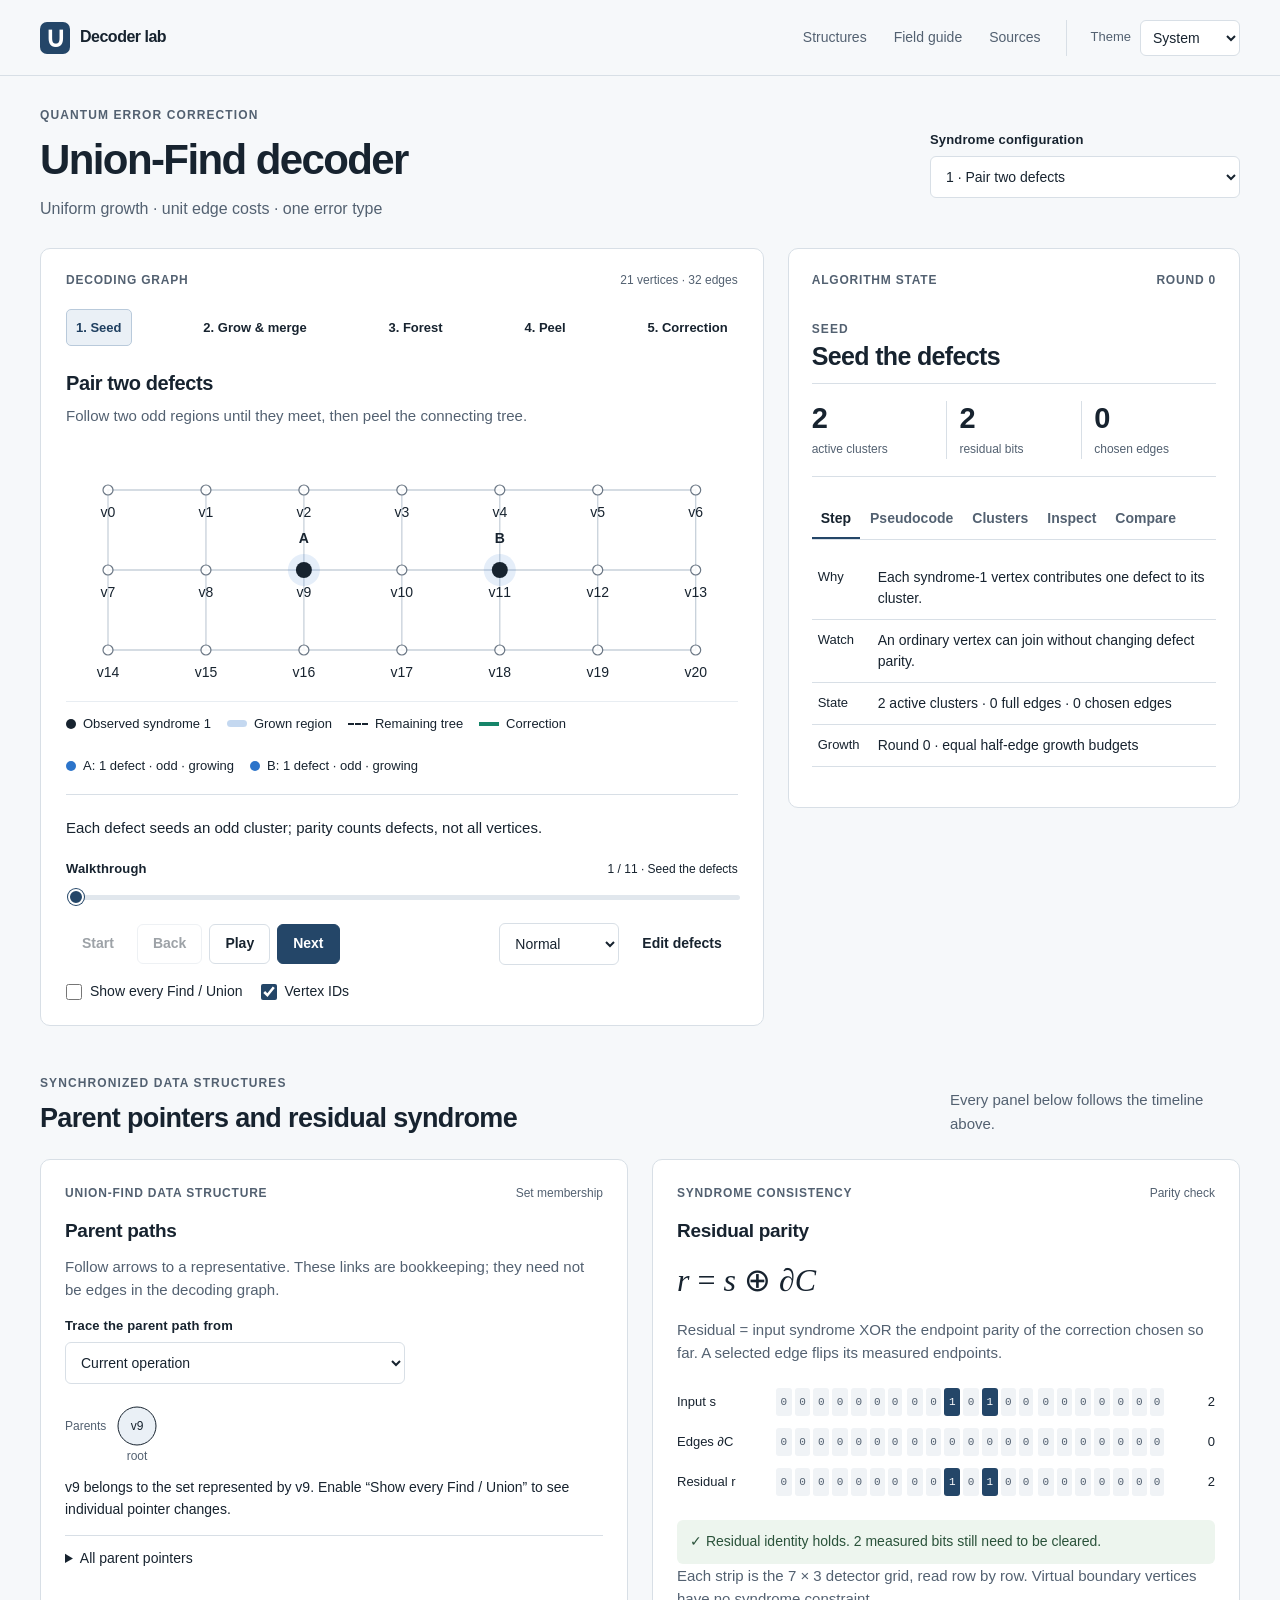
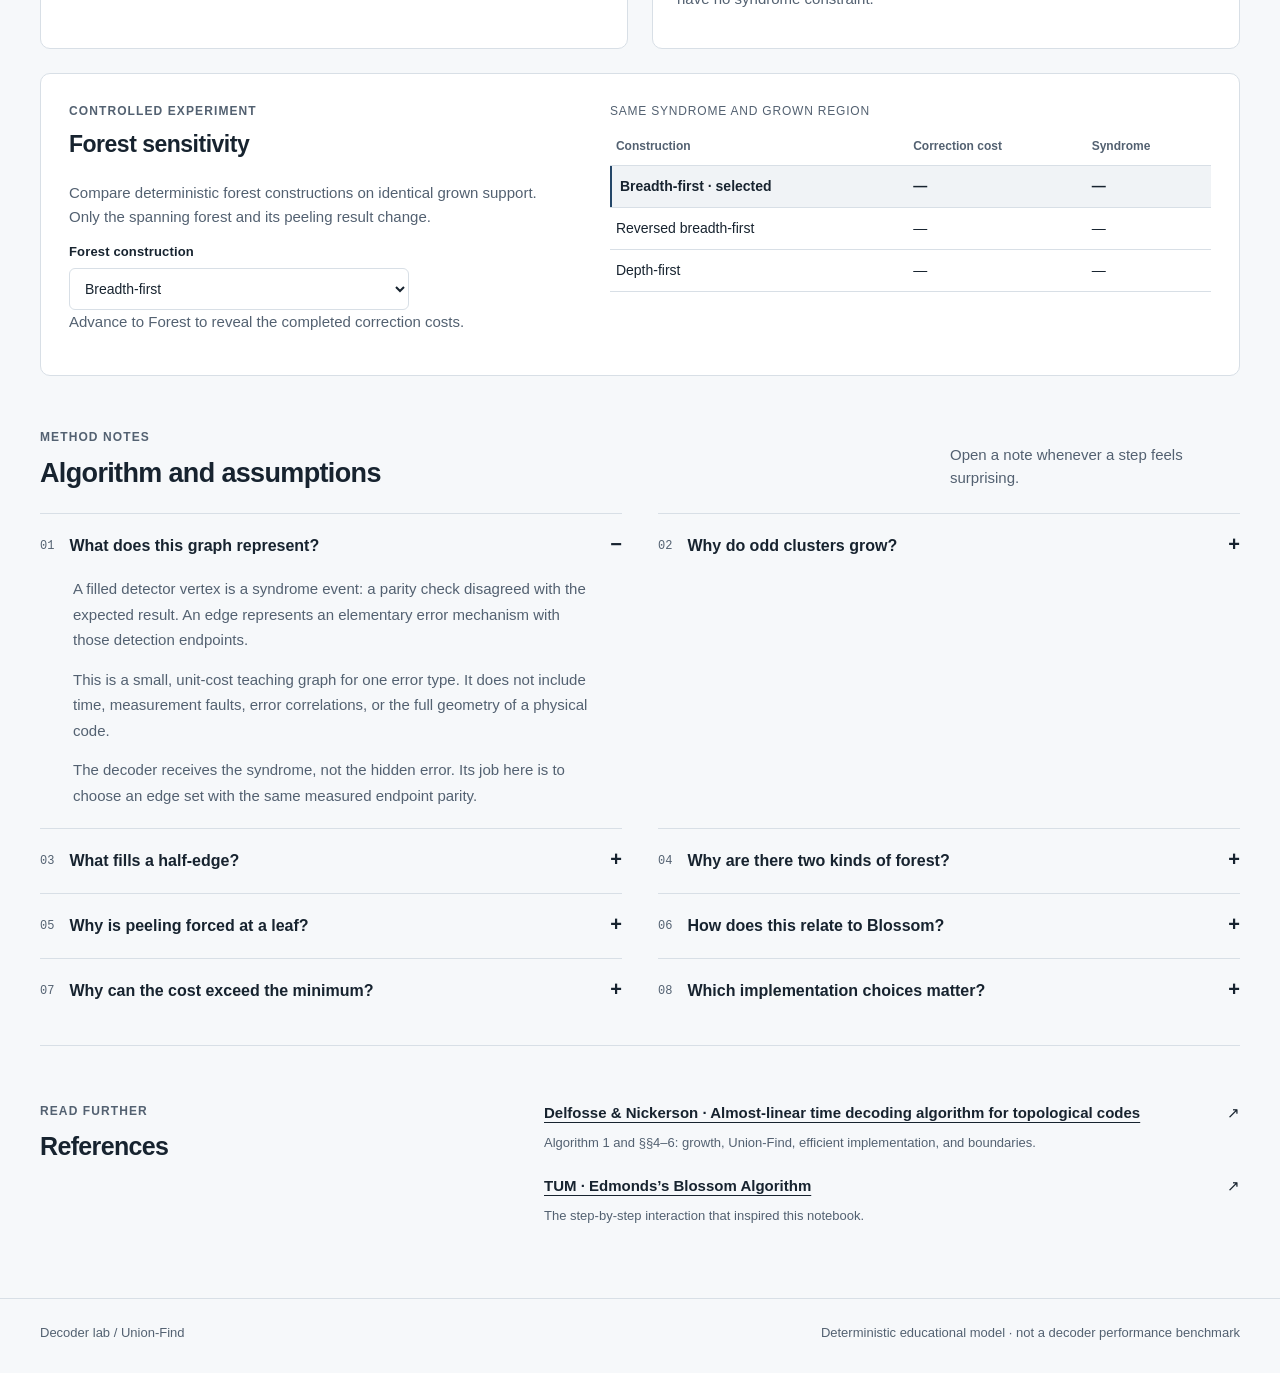
==== index.html @ f3d1de2d "Polish Union-Find interface and add persistent light and dark themes Add a System / Light / Dark sel" ====
<!doctype html><html lang="en"><head><meta charset="utf-8"><meta name="viewport" content="width=device-width,initial-scale=1"><meta name="description" content="An interactive quantum error correction lab: step through Union-Find growth, parent pointers, spanning forests and peeling."><meta name="theme-color" content="#f6f8fa"><title>Union-Find Decoder Lab</title><link rel="icon" href="data:image/svg+xml,%3Csvg xmlns='http://www.w3.org/2000/svg' viewBox='0 0 64 64'%3E%3Crect width='64' height='64' rx='14' fill='%2324344c'/%3E%3Cpath d='M16 18L32 34L48 18M32 34V48' stroke='%23ffffff' stroke-width='5' fill='none'/%3E%3Ccircle cx='16' cy='18' r='6' fill='%23ffffff'/%3E%3Ccircle cx='48' cy='18' r='6' fill='%23ffffff'/%3E%3Ccircle cx='32' cy='48' r='6' fill='%23ffffff'/%3E%3C/svg%3E"><script>
/* Runs before the stylesheet to apply the saved theme without a light flash. */
(() => {
  'use strict';
  const root = document.documentElement;
  const storageKey = 'decoder-lab-theme';
  const system = window.matchMedia('(prefers-color-scheme: dark)');
  const normalize = value => ['light', 'dark'].includes(value) ? value : 'system';
  let preference = 'system';
  let control;

  try {
    preference = normalize(localStorage.getItem(storageKey));
  } catch {
    // The theme still works when browser storage is unavailable.
  }

  function applyTheme() {
    const theme = preference === 'system' ? (system.matches ? 'dark' : 'light') : preference;
    root.dataset.theme = theme;
    root.dataset.themePreference = preference;
    const meta = document.querySelector('meta[name="theme-color"]');
    if (meta) meta.content = theme === 'dark' ? '#0e1621' : '#f6f8fa';
    if (control) control.value = preference;
  }

  applyTheme();
  system.addEventListener('change', applyTheme);

  document.addEventListener('DOMContentLoaded', () => {
    control = document.getElementById('theme-select');
    if (!control) return;
    control.value = preference;
    control.addEventListener('change', () => {
      preference = normalize(control.value);
      applyTheme();
      try {
        if (preference === 'system') localStorage.removeItem(storageKey);
        else localStorage.setItem(storageKey, preference);
      } catch {
        // Keep the selection for this page even when it cannot be saved.
      }
    });
  });

  window.addEventListener('storage', event => {
    if (event.key === storageKey || event.key === null) {
      preference = normalize(event.newValue);
      applyTheme();
    }
  });
})();

</script><style>
    #uf-decoder-lesson { color:var(--foreground); }
    #uf-decoder-lesson .uf-top { display:flex; flex-wrap:wrap; gap:8px 24px; align-items:end; justify-content:space-between; }
    #uf-decoder-lesson .uf-title h2 { margin:0 0 4px; }
    #uf-decoder-lesson .uf-picker { flex:0 1 280px; min-width:0; }
    #uf-decoder-lesson .uf-stage-row { display:flex; flex-wrap:wrap; gap:6px 18px; margin:22px 0 8px; }
    #uf-decoder-lesson .uf-figure { margin:0; }
    #uf-decoder-lesson .uf-graph { display:block; width:100%; overflow:visible; }
    #uf-decoder-lesson .uf-graph text { fill:var(--foreground); font-weight:400; }
    #uf-decoder-lesson .uf-graph .uf-letter { font-weight:500; }
    #uf-decoder-lesson .uf-clusters { display:flex; flex-wrap:wrap; gap:8px 22px; min-height:28px; align-items:center; }
    #uf-decoder-lesson .uf-cluster { display:inline-flex; align-items:center; gap:7px; }
    #uf-decoder-lesson .uf-swatch { display:inline-block; width:10px; height:10px; border-radius:50%; flex:none; }
    #uf-decoder-lesson .uf-legend { display:flex; flex-wrap:wrap; gap:7px 20px; margin:12px 0; }
    #uf-decoder-lesson .uf-key { display:inline-flex; gap:7px; align-items:center; }
    #uf-decoder-lesson .uf-key-mark { display:inline-block; flex:none; }
    #uf-decoder-lesson .uf-key-syndrome { width:10px; height:10px; border-radius:50%; background:var(--foreground); }
    #uf-decoder-lesson .uf-key-growth { width:20px; height:7px; border-radius:5px; background:color-mix(in srgb,var(--viz-series-1) 28%,transparent); }
    #uf-decoder-lesson .uf-key-forest { width:20px; height:0; border-top:2px dashed var(--foreground); }
    #uf-decoder-lesson .uf-key-correction { width:20px; height:4px; background:var(--viz-series-3); }
    #uf-decoder-lesson .uf-note { min-height:44px; margin:14px 0 10px; display:flex; align-items:center; }
    #uf-decoder-lesson .uf-footer { display:flex; flex-wrap:wrap; align-items:center; justify-content:space-between; gap:12px; }
    #uf-decoder-lesson .uf-counter { overflow-wrap:anywhere; }
    #uf-decoder-lesson .uf-live { display:contents; }
    #uf-decoder-lesson .uf-timeline { margin:14px 0 8px; }
    #uf-decoder-lesson .uf-timeline-label { display:flex; flex-wrap:wrap; align-items:baseline; justify-content:space-between; gap:5px 16px; }
    #uf-decoder-lesson .uf-options { display:flex; flex-wrap:wrap; gap:12px 22px; align-items:center; margin:12px 0; }
    #uf-decoder-lesson .uf-detail-tabs { margin:20px 0 12px; }
    #uf-decoder-lesson .uf-panel { padding:4px 0; }
    #uf-decoder-lesson .uf-panel h3 { margin:0 0 10px; }
    #uf-decoder-lesson .uf-detail-table th { width:100px; font-weight:500; }
    #uf-decoder-lesson .uf-code { margin:0; padding:0; list-style:none; }
    #uf-decoder-lesson .uf-code li { display:flex; gap:12px; padding:5px 8px; }
    #uf-decoder-lesson .uf-code li.uf-code-active { background:var(--accent); color:var(--accent-foreground); font-weight:500; }
    #uf-decoder-lesson .uf-code-no { color:var(--muted-foreground); flex:0 0 20px; text-align:right; }
    #uf-decoder-lesson .uf-code-text { white-space:pre-wrap; overflow-wrap:anywhere; }
    #uf-decoder-lesson .uf-inspection-controls { margin-bottom:12px; }
    #uf-decoder-lesson .uf-editor { margin:12px 0; }
    #uf-decoder-lesson .uf-editor-row { display:flex; flex-wrap:wrap; gap:10px 20px; align-items:end; }
    #uf-decoder-lesson .uf-field { flex:0 1 230px; min-width:0; }
    #uf-decoder-lesson .uf-speed-field { width:120px; }
    #uf-decoder-lesson .uf-metrics { display:flex; flex-wrap:wrap; gap:7px 20px; margin-top:10px; }
    #uf-decoder-lesson .uf-op-log { margin-top:12px; }
    #uf-decoder-lesson .uf-op-log td { overflow-wrap:anywhere; }
    #uf-decoder-lesson .uf-reference-legend { display:none; }
    #uf-decoder-lesson .uf-key-reference { width:20px; height:0; border-top:3px dashed var(--viz-series-5); }
    #uf-decoder-lesson [hidden] { display:none !important; }
    @media(max-width:500px) { #uf-decoder-lesson .uf-picker { flex:1 1 100%; } #uf-decoder-lesson .uf-top { gap:12px; } }
  
/* Semantic colors keep the teaching diagrams consistent in either theme. */
:root {
  color-scheme: light;
  --page: #f6f8fa;
  --background: #fff;
  --foreground: #17232f;
  --card: #fff;
  --muted: #f0f3f6;
  --muted-foreground: #536171;
  --border: #d8dfe6;
  --subtle-border: #e8edf2;
  --accent: #eaf0f6;
  --accent-foreground: #1f3f60;
  --accent-border: #b9cadb;
  --primary: #244668;
  --primary-hover: #1b3651;
  --primary-foreground: #fff;
  --focus: #3785c5;
  --viz-series-1: #2c74ca;
  --viz-series-2: #946014;
  --viz-series-3: #168569;
  --viz-series-5: #8855ba;
  --destructive: #ab3835;
  --blue: var(--viz-series-1);
  --root-surface: #e7efde;
  --success-surface: #edf5ee;
  --success-text: #2a523a;
  --processed-surface: #dfe9f2;
  --track: #e1e7ed;
  --graph-grid: #c8d1da;
  --brand-surface: #244668;
  --brand-text: #fff;
}
:root[data-theme="dark"] {
  color-scheme: dark;
  --page: #0e1621;
  --background: #141f2c;
  --foreground: #e6edf5;
  --card: #141f2c;
  --muted: #1c2b3b;
  --muted-foreground: #a5b4c5;
  --border: #304155;
  --subtle-border: #29394b;
  --accent: #223b53;
  --accent-foreground: #d2e6f8;
  --accent-border: #45647f;
  --primary: #9bc7ef;
  --primary-hover: #bddcf6;
  --primary-foreground: #102338;
  --focus: #8cc9ff;
  --viz-series-1: #74baff;
  --viz-series-2: #e3b76d;
  --viz-series-3: #65d2ad;
  --viz-series-5: #c5a0f3;
  --destructive: #f29592;
  --root-surface: #293c32;
  --success-surface: #22382f;
  --success-text: #b6dcc4;
  --processed-surface: #2b4259;
  --track: #35475c;
  --graph-grid: #455a70;
  --brand-surface: #c4def4;
  --brand-text: #142e45;
}
*{box-sizing:border-box}html{scroll-behavior:smooth;scroll-padding-top:24px}body{margin:0;background:var(--page);color:var(--foreground);font:16px/1.55 -apple-system,BlinkMacSystemFont,"Segoe UI",sans-serif}button,input,select{font:inherit}button,a,select{touch-action:manipulation}a{color:inherit;text-underline-offset:4px}button{cursor:pointer}button:disabled{cursor:default;opacity:.42}button:focus-visible,a:focus-visible,input:focus-visible,select:focus-visible,summary:focus-visible{outline:3px solid var(--focus);outline-offset:3px}h1,h2,h3,p{margin-top:0}h1,h2,h3{line-height:1.2;text-wrap:balance}p{margin-bottom:14px}h1{font-family:inherit;font-weight:650;font-size:42px;letter-spacing:-1.6px}h2{font-family:inherit;font-weight:620;font-size:27px;letter-spacing:-.65px}h3{font-size:19px;font-weight:620;letter-spacing:-.3px}main,.site-header,.site-footer{max-width:1440px;margin:auto;padding-left:40px;padding-right:40px}.site-header{height:72px;display:flex;align-items:center;justify-content:space-between;border-bottom:1px solid var(--border)}.brand{font-weight:650;text-decoration:none;display:flex;align-items:center;gap:10px;letter-spacing:-.5px}.brand-symbol{background:var(--brand-surface);color:var(--brand-text);border-radius:7px;display:inline-grid;place-items:center;width:30px;height:32px;font-size:28px;line-height:1}.site-header nav{display:flex;gap:27px;font-size:14px}.site-header nav a{text-decoration:none}.site-header nav a:hover{text-decoration:underline}.site-footer{margin-top:50px;padding-top:24px;padding-bottom:30px;display:flex;justify-content:space-between;gap:20px;border-top:1px solid var(--border);font-size:13px;color:var(--muted-foreground)}.skip-link{position:absolute;left:20px;top:-80px;padding:12px;background:var(--background);z-index:10}.skip-link:focus{top:10px}.eyebrow{font-size:12px;font-weight:650;letter-spacing:1.1px;color:var(--muted-foreground);margin-bottom:10px}.title-dot{display:none}.text-small{font-size:13px}.text-muted{color:var(--muted-foreground)}.tabular-nums{font-variant-numeric:tabular-nums}.text-end{text-align:right}.text-destructive{color:var(--destructive)}.sr-only{position:absolute;width:1px;height:1px;padding:0;margin:-1px;overflow:hidden;clip:rect(0,0,0,0);white-space:nowrap;border:0}.btn{display:inline-flex;align-items:center;justify-content:center;background:var(--background);color:var(--foreground);border:1px solid var(--border);border-radius:6px;padding:9px 15px;font-size:14px;font-weight:550;min-height:40px;white-space:nowrap}.btn:hover:not(:disabled){background:var(--muted)}.btn-primary{background:var(--primary);color:var(--primary-foreground);border-color:var(--primary)}.btn-primary:hover:not(:disabled){background:var(--primary-hover)}.btn-ghost{background:transparent;border-color:transparent}.btn[aria-pressed=true]{background:var(--primary);color:var(--primary-foreground)}.viz-controls{display:flex;align-items:center;gap:7px;flex-wrap:wrap}.form-label{display:block;font-size:13px;font-weight:600;letter-spacing:.15px;margin-bottom:6px}.form-select{width:100%;background:var(--background);border:1px solid var(--border);border-radius:6px;min-height:42px;color:var(--foreground);padding:8px 32px 8px 11px;font-size:14px}.form-check{display:flex;gap:8px;align-items:center;font-size:14px;cursor:pointer;min-height:30px}.form-check-input{accent-color:var(--primary);width:16px;height:16px;margin:0}.form-range{width:100%;accent-color:var(--primary);height:20px}.table{border-collapse:collapse;width:100%;font-size:14px;line-height:1.5}.table th,.table td{text-align:left;padding:10px 6px;border-bottom:1px solid var(--border);vertical-align:top;overflow-wrap:anywhere}.table th{font-weight:600}.table-responsive{overflow-x:auto}.nav-pills{display:flex;flex-wrap:wrap;border-bottom:1px solid var(--border);gap:4px}.nav-link{border:0;background:transparent;padding:10px 9px;font-size:14px;color:var(--muted-foreground);border-bottom:2px solid transparent;font-weight:600}.nav-link.active{color:var(--foreground);border-bottom-color:var(--primary)}.cursor-interaction{cursor:pointer}.lab-layout{display:grid;grid-template-columns:minmax(0,1.6fr) minmax(320px,1fr);gap:24px;align-items:start}.simulation,.detail-sidebar{background:var(--background);border:1px solid var(--border);border-radius:8px;min-width:0}.simulation{padding:22px 25px 18px}.detail-sidebar{padding:22px 23px;min-height:560px}.surface-heading{display:flex;justify-content:space-between;align-items:center;gap:16px;color:var(--muted-foreground);font-size:12px;font-weight:650;letter-spacing:.8px}.model-tag{letter-spacing:0;font-size:12px;font-weight:400}.example-intro{display:flex;flex-direction:column;gap:5px;margin:22px 0 0}.example-intro strong{font-size:20px;letter-spacing:-.4px}.example-intro span{font-size:15px;color:var(--muted-foreground);max-width:520px}.live-summary{margin-top:27px}.live-summary h2{font-size:25px;margin-bottom:12px}.live-summary p{font-size:16px;color:var(--muted-foreground);min-height:69px}.live-metrics{display:grid;grid-template-columns:repeat(3,1fr);border-top:1px solid var(--border);border-bottom:1px solid var(--border);padding:17px 0;gap:12px}.live-metrics div{display:flex;flex-direction:column}.live-metrics strong{font-family:inherit;font-size:29px;font-weight:620;font-variant-numeric:tabular-nums;line-height:1.2}.live-metrics span{font-size:12px;color:var(--muted-foreground);margin-top:4px}.section-heading{display:flex;gap:24px;align-items:end;justify-content:space-between;margin-bottom:24px}.section-heading h2{margin:0}.section-heading>p{max-width:290px;font-size:15px;color:var(--muted-foreground);margin:0}.structures{padding-top:48px}.structure-grid{display:grid;grid-template-columns:1fr 1fr;gap:24px}.structure-panel{border:1px solid var(--border);border-radius:8px;background:var(--background);padding:24px;min-width:0}.structure-panel h3{margin-top:18px;margin-bottom:12px}.structure-panel p{font-size:15px;color:var(--muted-foreground);max-width:580px}.structure-panel .form-select{max-width:340px}.structure-caption{font-size:13px;min-height:42px;margin:8px 0 15px}.structure-panel details{font-size:14px;border-top:1px solid var(--border);padding-top:12px}.structure-panel summary{cursor:pointer}.parent-grid{display:grid;grid-template-columns:repeat(6,1fr);gap:6px;margin:15px 0}.parent-cell{border-radius:5px;padding:8px 4px;background:var(--muted);text-align:center;font-size:12px;font-family:monospace}.parent-cell.root{background:var(--root-surface)}.parent-cell.changed{outline:2px solid var(--viz-series-1)}#dsu-path{width:100%;display:block;min-height:140px}.equation{font-family:Georgia,serif;font-size:34px;line-height:1.2;margin:18px 0}.equation span{font-style:italic}.syndrome-rows{margin:24px 0}.syndrome-row{display:grid;grid-template-columns:87px 1fr 37px;align-items:center;gap:12px;margin-bottom:12px}.syndrome-row-label{font-size:13px}.bit-strip{display:grid;grid-template-columns:repeat(21,1fr);gap:3px}.bit-cell{height:28px;border-radius:3px;background:var(--muted);color:var(--muted-foreground);font:11px/28px monospace;text-align:center}.bit-cell.on{background:var(--primary);color:var(--primary-foreground)}.bit-cell.break{margin-right:2px}.syndrome-count{font-size:13px;text-align:right;font-variant-numeric:tabular-nums}.invariant-status{font-size:14px;background:var(--success-surface);color:var(--success-text);padding:11px 13px;border-radius:6px}.forest-lab{display:grid;grid-template-columns:1fr 1.2fr;gap:40px;border:1px solid var(--border);border-radius:8px;background:var(--background);padding:28px;margin-top:24px}.forest-lab h3{font-family:inherit;font-size:23px;font-weight:620;letter-spacing:-.5px}.forest-lab p{font-size:15px;color:var(--muted-foreground)}.forest-lab .form-select{max-width:340px}.forest-lab caption{text-align:left;font-size:12px;letter-spacing:.8px;text-transform:uppercase;padding-bottom:8px;color:var(--muted-foreground)}.forest-lab td,.forest-lab th{border-color:var(--border)}.forest-lab .selected-strategy{font-weight:650}.gap-diagram{padding-top:14px}.gap-row{display:grid;grid-template-columns:140px 1fr 26px;gap:12px;align-items:center;font-size:12px;margin-top:12px}.gap-track{height:9px;background:var(--track);border-radius:5px;overflow:hidden}.gap-bar{height:100%;background:var(--primary);border-radius:5px}.gap-bar.region{opacity:.65}.gap-bar.global{opacity:.35}.field-guide{padding-top:52px}.guide-grid{display:grid;grid-template-columns:1fr 1fr;gap:0 36px;align-items:start}.guide-grid details{border-top:1px solid var(--border);padding:20px 0}.guide-grid summary{cursor:pointer;font-size:16px;font-weight:550;list-style:none;display:flex;align-items:start;gap:15px}.guide-grid summary:after{content:'+';margin-left:auto;font-size:20px;line-height:1}.guide-grid details[open] summary:after{content:'−'}.guide-grid summary span{font:12px/24px monospace;color:var(--muted-foreground)}.guide-grid details>div{padding:18px 25px 0 33px;font-size:15px;line-height:1.7;color:var(--muted-foreground)}.guide-grid details p:last-child{margin-bottom:0}.formula{font:13px/1.7 ui-monospace,SFMono-Regular,Consolas,monospace;background:var(--muted);padding:12px;margin:12px 0;color:var(--foreground);border-radius:5px}.sources{display:grid;grid-template-columns:1fr 1.5fr;gap:40px;padding-top:56px;margin-top:22px;border-top:1px solid var(--border)}.sources h2{font-size:25px}.sources a{display:block;font-size:15px;font-weight:550}.sources p{font-size:13px;color:var(--muted-foreground);margin:8px 0 22px}.sources a span{float:right}.round-queue{margin-top:14px}.queue-label{font-size:12px;color:var(--muted-foreground);margin-bottom:7px}.queue-list{display:flex;flex-wrap:wrap;gap:5px}.queue-edge{font:12px ui-monospace,SFMono-Regular,Consolas,monospace;border-radius:4px;background:var(--muted);padding:5px 7px}.queue-edge.processed{background:var(--processed-surface)}.queue-edge.current{outline:1.5px solid var(--primary)}
#uf-decoder-lesson .uf-top{padding:30px 0 26px;align-items:center;gap:16px}#uf-decoder-lesson .uf-top h1{margin:0 0 12px}#uf-decoder-lesson .uf-title .text-small{font-size:16px}#uf-decoder-lesson .uf-picker{flex:0 1 310px}#uf-decoder-lesson .uf-stage-row{margin:20px 0 0;gap:3px;justify-content:space-between}#uf-decoder-lesson .uf-stage{padding:7px 9px;min-height:37px;font-size:13px;border-radius:5px}#uf-decoder-lesson .uf-graph{font-size:14px;margin-top:0}#uf-decoder-lesson .uf-note{font-size:15px;min-height:51px;border-top:1px solid var(--border);padding-top:15px;margin-top:15px}#uf-decoder-lesson .uf-clusters{gap:8px 16px;font-size:13px}#uf-decoder-lesson .uf-legend{font-size:13px;gap:9px 16px;margin-top:0}#uf-decoder-lesson .uf-timeline-label{font-size:13px}#uf-decoder-lesson .uf-counter{font-size:12px}#uf-decoder-lesson .uf-detail-tabs{margin:22px 0 13px;gap:1px}#uf-decoder-lesson .uf-detail-table th{width:60px;font-size:13px}#uf-decoder-lesson .uf-detail-table td{font-size:14px}#uf-decoder-lesson .uf-code{font-size:13px;font-family:ui-monospace,SFMono-Regular,Consolas,monospace;line-height:1.7}#uf-decoder-lesson .uf-code li{padding:6px 0;gap:9px}#uf-decoder-lesson .uf-code li.uf-code-active{border-radius:4px}#uf-decoder-lesson .uf-options{gap:10px 18px;margin-bottom:0}#uf-decoder-lesson .uf-panel .uf-options{margin-bottom:15px}#uf-decoder-lesson .uf-op-log .table{font-size:13px}#uf-decoder-lesson .uf-editor{background:var(--muted);padding:14px;border-radius:7px}#uf-decoder-lesson .uf-editor .uf-field{flex:1 1 150px}#uf-decoder-lesson .uf-editor-row .viz-controls{flex:1 1 190px}#uf-decoder-lesson .uf-editor .btn{padding:8px 10px}#uf-decoder-lesson .uf-editor .form-select{font-size:14px}#uf-decoder-lesson .uf-inspection-controls .form-select{font-size:14px}
@media(min-width:1600px){main,.site-header,.site-footer{max-width:1500px}.lab-layout{grid-template-columns:minmax(0,1.75fr) minmax(360px,1fr)}}
@media(max-width:1100px){main,.site-header,.site-footer{padding-left:28px;padding-right:28px}.lab-layout{grid-template-columns:minmax(0,1.4fr) minmax(295px,1fr);gap:16px}.simulation,.detail-sidebar{padding:18px}.site-header{height:75px}h1{font-size:38px}.surface-heading .model-tag{max-width:155px;text-align:right}.forest-lab{gap:24px}.bit-strip{gap:2px}.syndrome-row{grid-template-columns:72px 1fr 26px;gap:7px}.bit-cell{font-size:10px}.parent-grid{grid-template-columns:repeat(4,1fr)}}
@media(max-width:850px){.lab-layout{grid-template-columns:1fr}.detail-sidebar{min-height:0}.live-summary p{min-height:0}.live-summary{margin-top:20px}.live-metrics{padding:12px 0}.live-metrics strong{font-size:26px}.structure-grid{grid-template-columns:1fr}.forest-lab{grid-template-columns:1fr}.guide-grid{grid-template-columns:1fr}.section-heading{align-items:start;flex-direction:column;gap:12px}.section-heading>p{max-width:100%}.parent-grid{grid-template-columns:repeat(6,1fr)}.sources{grid-template-columns:1fr;gap:12px}#uf-decoder-lesson .uf-picker{flex:1 1 100%}#uf-decoder-lesson .uf-title .text-small{font-size:15px}#uf-decoder-lesson .uf-detail-table th{width:80px}#uf-decoder-lesson .uf-detail-table td{font-size:14px}#uf-decoder-lesson .uf-code{font-size:13px}.bit-cell{font-size:11px}.surface-heading .model-tag{max-width:none}}
@media(max-width:500px){main,.site-header,.site-footer{padding-left:16px;padding-right:16px}.site-header{height:66px}.brand{font-size:14px}.site-header nav{gap:12px;font-size:12px}.site-header nav a:first-child{display:none}h1{font-size:34px;letter-spacing:-1.2px}h2{font-size:25px}.eyebrow{font-size:11px;letter-spacing:.8px}.simulation,.detail-sidebar{padding:16px 13px;border-radius:9px}.model-tag{font-size:11px}.surface-heading{font-size:11px;gap:8px}#uf-decoder-lesson .uf-top{padding-top:27px}#uf-decoder-lesson .uf-stage-row{gap:3px;justify-content:start}#uf-decoder-lesson .uf-stage{font-size:12px;padding:7px 7px;min-height:40px}#uf-decoder-lesson .uf-legend{font-size:12px;gap:8px 12px}#uf-decoder-lesson .uf-footer{gap:10px}#uf-decoder-lesson .uf-counter{font-size:12px}#uf-decoder-lesson .uf-speed-field{width:105px}.btn{padding:8px 13px;min-height:42px}.form-select{font-size:16px}.form-check{min-height:35px;font-size:13px}.structures,.field-guide{padding-top:45px}.structure-grid{gap:16px}.forest-lab{padding:22px 16px}.forest-lab h3{font-size:22px}.forest-lab .table{font-size:13px}.forest-lab .table td,.forest-lab .table th{padding:9px 4px}.syndrome-row{grid-template-columns:60px 1fr 20px;gap:6px}.syndrome-row-label{font-size:11px}.bit-cell{font-size:9px;min-width:0}.bit-strip{gap:2px}.parent-grid{grid-template-columns:repeat(4,1fr)}.gap-row{grid-template-columns:125px 1fr 18px;font-size:11px;gap:8px}.guide-grid details>div{padding-left:0;padding-right:0}.site-footer{flex-direction:column;gap:4px}.example-intro strong{font-size:18px}.example-intro span{font-size:14px}.section-heading h2{font-size:25px}}
@media(prefers-reduced-motion:reduce){html{scroll-behavior:auto}*{animation:none!important;transition:none!important}}
@media print{.site-header nav,.uf-footer,.uf-options,.uf-timeline,.uf-stage-row,.uf-picker,.uf-editor{display:none!important}body{background:white}.lab-layout{grid-template-columns:1fr 1fr}main{padding:0}.structures,.field-guide{padding-top:25px}.site-footer{margin-top:20px}.guide-grid details{break-inside:avoid}.structure-panel{break-inside:avoid}}
@media(max-width:500px){.bit-strip{grid-template-columns:repeat(7,1fr);gap:3px}.bit-cell{font-size:11px;height:20px;line-height:20px}.syndrome-row{grid-template-columns:64px 1fr 22px;gap:8px;margin-bottom:17px}.syndrome-row-label{font-size:12px}}

/* Research-tool typography and alignment. */
body{-webkit-font-smoothing:antialiased}button,select{line-height:1.35}.site-header nav a{color:var(--muted-foreground)}.site-header nav a:hover{color:var(--foreground)}.live-metrics{column-gap:0}.live-metrics div{padding:0 12px;border-left:1px solid var(--border)}.live-metrics div:first-child{padding-left:0;border-left:0}.live-metrics div:last-child{padding-right:0}.table td{font-variant-numeric:tabular-nums}.table thead th{color:var(--muted-foreground);font-size:12px;font-weight:600;line-height:1.4}.forest-comparison td:nth-child(2){font-variant-numeric:tabular-nums;white-space:nowrap}.forest-comparison .selected-strategy{background:var(--muted)}.forest-comparison .selected-strategy td:first-child{box-shadow:inset 2px 0 0 var(--primary);padding-left:10px}.gap-row{font-size:13px;grid-template-columns:145px 1fr 26px}.parent-cell{font-family:ui-monospace,SFMono-Regular,Consolas,monospace}.structure-caption{font-size:14px;line-height:1.55}.guide-grid summary{line-height:1.45}.guide-grid summary:focus-visible{outline:3px solid var(--focus);outline-offset:5px}.guide-grid summary::-webkit-details-marker{display:none}.sources a{line-height:1.5}.formula{overflow-wrap:anywhere}.structure-panel .equation{font-size:32px;color:var(--foreground)}#dsu-path text{font-size:12px}#uf-decoder-lesson .uf-graph text{font-variant-numeric:tabular-nums}#uf-decoder-lesson .uf-graph .uf-letter{font-weight:600}#uf-decoder-lesson .uf-legend{padding-top:12px;border-top:1px solid var(--subtle-border)}#uf-decoder-lesson .uf-code li{padding:6px 7px}#uf-decoder-lesson .uf-code li.uf-code-active{box-shadow:inset 2px 0 0 var(--primary)}#uf-decoder-lesson .uf-clusters{padding-top:10px;padding-bottom:3px}#uf-decoder-lesson .uf-stage[aria-pressed=true]{background:var(--accent);color:var(--accent-foreground);border-color:var(--accent-border)}
@media(max-width:1100px) and (min-width:851px){.lab-layout{grid-template-columns:minmax(0,1.3fr) minmax(320px,1fr)}.surface-heading{flex-wrap:wrap;gap:3px 10px}.surface-heading .model-tag{text-align:left;max-width:none}.structure-panel{padding:20px}.bit-strip{grid-template-columns:repeat(7,1fr)}.syndrome-row{grid-template-columns:76px 1fr 26px}.bit-cell{height:22px;line-height:22px;font-size:11px}}
@media(max-width:500px){.structure-panel{padding:20px 16px}.surface-heading{flex-wrap:wrap;gap:4px 8px}.live-summary h2{font-size:24px}.live-metrics div{padding:0 9px}.live-metrics span{font-size:11px}.gap-row{grid-template-columns:126px 1fr 22px;gap:8px;font-size:12px}.parent-cell{font-size:12px}.structure-caption{font-size:13px}.guide-grid details>div{font-size:15px}#uf-decoder-lesson .uf-top h1{margin-bottom:10px}}
@media print{.simulation,.detail-sidebar,.structure-panel,.forest-lab{background:#fff;border-color:#bdc6d0;box-shadow:none}.site-header{height:55px}.structure-grid{gap:18px}.forest-lab{break-inside:avoid}.table{font-size:12px}.section-heading h2{font-size:23px}}

/* A quiet page header, with the same controls at every viewport size. */
.site-header { min-height:76px; height:auto; gap:24px; }
.header-actions { display:flex; align-items:center; gap:25px; }
.theme-control { display:flex; align-items:center; gap:9px; padding-left:24px; border-left:1px solid var(--border); }
.theme-control label { font-size:13px; color:var(--muted-foreground); }
.theme-control select { width:100px; min-height:36px; padding:6px 8px; border:1px solid var(--border); border-radius:6px; background:var(--background); color:var(--foreground); font-size:14px; cursor:pointer; }
::selection { background:var(--accent); color:var(--foreground); }
.simulation,.detail-sidebar,.structure-panel,.forest-lab { border-radius:10px; }
.btn,.nav-link,.site-header a { transition:background-color .12s ease,border-color .12s ease,color .12s ease; }
.btn:hover:not(:disabled) { border-color:var(--accent-border); }
.btn-primary:hover:not(:disabled) { border-color:var(--primary-hover); }
.nav-link:hover:not(.active) { color:var(--foreground); background:var(--muted); }
.form-select:hover,.theme-control select:hover { border-color:var(--accent-border); }
#uf-decoder-lesson .uf-stage { font-weight:550; }
#uf-decoder-lesson .uf-stage[aria-pressed=true] { font-weight:650; }
.form-range { appearance:none; -webkit-appearance:none; background:transparent; cursor:pointer; }
.form-range::-webkit-slider-runnable-track { height:5px; border-radius:5px; background:var(--track); }
.form-range::-webkit-slider-thumb { appearance:none; -webkit-appearance:none; height:16px; width:16px; margin-top:-5.5px; border:2px solid var(--background); border-radius:50%; background:var(--primary); box-shadow:0 0 0 1px var(--primary); }
.form-range::-moz-range-track { height:5px; border-radius:5px; background:var(--track); }
.form-range::-moz-range-thumb { height:13px; width:13px; border:2px solid var(--background); border-radius:50%; background:var(--primary); box-shadow:0 0 0 1px var(--primary); }
.form-range:disabled { cursor:default; opacity:.45; }
@media(max-width:700px) {
  .site-header { display:grid; grid-template-columns:1fr auto; padding-top:16px; padding-bottom:12px; gap:12px 18px; }
  .header-actions { display:contents; }
  .brand { grid-column:1; grid-row:1; }
  .theme-control { grid-column:2; grid-row:1; padding-left:0; border-left:0; }
  .theme-control select { min-height:38px; }
  .site-header nav { grid-column:1/-1; grid-row:2; justify-content:space-between; gap:20px; padding-top:11px; border-top:1px solid var(--subtle-border); font-size:13px; }
  .site-header nav a:first-child { display:initial; }
}
@media(max-width:380px) {
  .theme-control label { position:absolute; width:1px; height:1px; padding:0; margin:-1px; overflow:hidden; clip:rect(0,0,0,0); white-space:nowrap; }
  .theme-control select { width:96px; }
}

/* Printing always uses the light palette, regardless of the screen theme. */
@media print {
  :root,:root[data-theme="dark"] {
  color-scheme: light;
  --page: #f6f8fa;
  --background: #fff;
  --foreground: #17232f;
  --card: #fff;
  --muted: #f0f3f6;
  --muted-foreground: #536171;
  --border: #d8dfe6;
  --subtle-border: #e8edf2;
  --accent: #eaf0f6;
  --accent-foreground: #1f3f60;
  --accent-border: #b9cadb;
  --primary: #244668;
  --primary-hover: #1b3651;
  --primary-foreground: #fff;
  --focus: #3785c5;
  --viz-series-1: #2c74ca;
  --viz-series-2: #946014;
  --viz-series-3: #168569;
  --viz-series-5: #8855ba;
  --destructive: #ab3835;
  --blue: var(--viz-series-1);
  --root-surface: #e7efde;
  --success-surface: #edf5ee;
  --success-text: #2a523a;
  --processed-surface: #dfe9f2;
  --track: #e1e7ed;
  --graph-grid: #c8d1da;
  --brand-surface: #244668;
  --brand-text: #fff;
  }
  .theme-control { display:none; }
  .site-header { display:flex; min-height:55px; }
}
</style></head><body><a class="skip-link" href="#uf-decoder-lesson">Skip to decoder</a><header class="site-header"><a class="brand" href="#"><span class="brand-symbol">∪</span> Decoder lab</a><div class="header-actions"><nav aria-label="Page"><a href="#structures">Structures</a><a href="#field-guide">Field guide</a><a href="#sources">Sources</a></nav><div class="theme-control"><label for="theme-select">Theme</label><select id="theme-select"><option value="system">System</option><option value="light">Light</option><option value="dark">Dark</option></select></div></div></header><main><div id="uf-decoder-lesson">
  
  <div class="uf-top">
    <div class="uf-title">
      <div class="eyebrow">QUANTUM ERROR CORRECTION</div><h1>Union-Find decoder</h1>
      <div class="text-small text-muted">Uniform growth · unit edge costs · one error type</div>
    </div>
    <div class="uf-picker">
      <label class="form-label" for="uf-example">Syndrome configuration</label>
      <select id="uf-example" class="form-select">
        <option value="pair">1 · Pair two defects</option>
        <option value="reactivate">2 · An even cluster grows again</option>
        <option value="boundary">3 · Reach a boundary</option>
        <option value="forest">4 · The forest changes the answer</option>
        <option value="clustering">5 · A limit of cluster growth</option>
        <option value="custom">6 · Your own syndrome</option>
      </select>
    </div>
  </div>
  <div class="lab-layout"><section class="simulation" aria-label="Decoder simulation"><div class="surface-heading"><span>DECODING GRAPH</span><span class="model-tag"><span id="graph-size">21 vertices · 32 edges</span></span></div><div class="uf-stage-row text-small" aria-label="Jump to decoder phase">
    <button type="button" class="btn btn-ghost uf-stage" data-phase="seed">1. Seed</button>
    <button type="button" class="btn btn-ghost uf-stage" data-phase="grow">2. Grow &amp; merge</button>
    <button type="button" class="btn btn-ghost uf-stage" data-phase="forest">3. Forest</button>
    <button type="button" class="btn btn-ghost uf-stage" data-phase="peel">4. Peel</button>
    <button type="button" class="btn btn-ghost uf-stage" data-phase="done">5. Correction</button>
  </div>
  <div class="uf-editor" id="uf-editor" hidden>
    <div class="uf-editor-row">
      <div class="uf-field"><label class="form-label" for="uf-edit-node">Toggle a defect · or select a vertex</label><select class="form-select" id="uf-edit-node"></select></div>
      <div class="viz-controls"><button class="btn" id="uf-toggle-defect" type="button">Toggle defect</button><button class="btn btn-ghost" id="uf-clear" type="button">Clear</button><button class="btn btn-primary" id="uf-run" type="button">Run decoder</button></div>
    </div>
    <div class="uf-options"><label class="form-check"><input class="form-check-input" id="uf-boundary" type="checkbox" checked><span class="form-check-label">Allow the left boundary</span></label><span id="uf-editor-status" class="text-small" aria-live="polite"></span></div>
    <div id="uf-editor-error" class="text-destructive" role="alert" hidden></div>
  </div>
  <div class="example-intro"><strong id="lesson-title">Pair two defects</strong><span id="lesson-goal"></span></div><figure class="uf-figure">
    <svg class="uf-graph text-small" role="img" aria-labelledby="uf-svg-title uf-svg-desc">
      <title id="uf-svg-title">Union-Find decoding, step by step</title>
      <desc id="uf-svg-desc">Defects seed clusters on a decoding graph. Odd clusters grow and merge. A forest is peeled to produce correction edges.</desc>
      <g id="uf-drawing"></g>
    </svg>
    <figcaption class="uf-legend text-small">
      <span class="uf-key"><span class="uf-key-mark uf-key-syndrome"></span><span id="uf-bit-key">Syndrome 1</span></span>
      <span class="uf-key"><span class="uf-key-mark uf-key-growth"></span>Grown region</span>
      <span class="uf-key"><span class="uf-key-mark uf-key-forest"></span>Remaining tree</span>
      <span class="uf-key"><span class="uf-key-mark uf-key-correction"></span>Correction</span>
      <span class="uf-key uf-reference-legend" id="uf-reference-legend"><span class="uf-key-mark uf-key-reference"></span>Exact minimum</span>
      <span class="uf-key" id="uf-root-legend" hidden><span aria-hidden="true">◎</span> Forest root</span><span class="uf-key" id="uf-cut-legend" hidden>× Omitted from forest</span>
    </figcaption>
  </figure>
  <div class="uf-clusters text-small" id="uf-clusters" aria-label="Cluster defect counts and growth status"></div>
  <div class="uf-note" id="uf-note" aria-live="polite" aria-atomic="true"></div>
  <div class="uf-timeline">
    <div class="uf-timeline-label"><label class="form-label" for="uf-scrub">Walkthrough</label><span id="uf-counter" class="uf-counter text-small tabular-nums"></span></div>
    <input class="form-range" id="uf-scrub" type="range" min="0" max="10" value="0" aria-label="Walkthrough step">
  </div>
  <div class="uf-footer">
    <div class="viz-controls" aria-label="Step controls">
      <button class="btn btn-ghost" id="uf-first" type="button" aria-label="Return to first step">Start</button>
      <button class="btn" id="uf-back" type="button">Back</button>
      <button class="btn" id="uf-play" type="button" aria-pressed="false">Play</button>
      <button class="btn btn-primary" id="uf-next" type="button">Next</button>
    </div>
    <div class="viz-controls"><div class="uf-speed-field"><label class="sr-only" for="uf-speed">Playback speed</label><select class="form-select" id="uf-speed" aria-label="Playback speed"><option value="2400">Slow</option><option value="1500" selected>Normal</option><option value="650">Fast</option></select></div><button class="btn btn-ghost" type="button" id="uf-edit">Edit defects</button></div>
  </div>
  <div class="uf-options">
    <label class="form-check"><input class="form-check-input" type="checkbox" id="uf-micro"><span class="form-check-label">Show every Find / Union</span></label>
    <label class="form-check"><input class="form-check-input" type="checkbox" id="uf-ids" checked><span class="form-check-label">Vertex IDs</span></label>
  </div>
  </section><aside class="detail-sidebar" aria-label="Live explanation"><div class="surface-heading"><span>ALGORITHM STATE</span><span id="current-round"></span></div><div class="live-summary"><span class="eyebrow" id="phase-name">SEED</span><h2 id="step-title">Seed the defects</h2><p id="step-intro" hidden></p><div class="live-metrics"><div><strong id="metric-active">2</strong><span>active clusters</span></div><div><strong id="metric-residual">2</strong><span>residual bits</span></div><div><strong id="metric-cost">0</strong><span>chosen edges</span></div></div></div><div class="nav nav-pills uf-detail-tabs" role="tablist" aria-label="Decoder details">
    <button class="nav-link active" type="button" role="tab" id="uf-tab-step" aria-controls="uf-panel-step" aria-selected="true">Step</button>
    <button class="nav-link" type="button" role="tab" id="uf-tab-code" aria-controls="uf-panel-code" aria-selected="false">Pseudocode</button>
    <button class="nav-link" type="button" role="tab" id="uf-tab-clusters" aria-controls="uf-panel-clusters" aria-selected="false">Clusters</button>
    <button class="nav-link" type="button" role="tab" id="uf-tab-inspect" aria-controls="uf-panel-inspect" aria-selected="false">Inspect</button>
    <button class="nav-link" type="button" role="tab" id="uf-tab-compare" aria-controls="uf-panel-compare" aria-selected="false">Compare</button>
  </div>
  <div class="uf-panel" role="tabpanel" id="uf-panel-step" aria-labelledby="uf-tab-step">
    <table class="table table-sm uf-detail-table"><tbody id="uf-step-details"></tbody></table>
    <div id="uf-operation-log" class="uf-op-log"></div>
  </div>
  <div class="uf-panel" role="tabpanel" id="uf-panel-code" aria-labelledby="uf-tab-code" hidden>
    <ol id="uf-code" class="uf-code text-small" aria-label="Pseudocode with the current instruction highlighted"></ol>
  </div>
  <div class="uf-panel" role="tabpanel" id="uf-panel-clusters" aria-labelledby="uf-tab-clusters" hidden>
    <div class="table-responsive"><table class="table table-sm text-small"><thead><tr><th>Cluster</th><th>Root</th><th class="text-end">Nodes</th><th class="text-end">Defects</th><th>State</th></tr></thead><tbody id="uf-cluster-table"></tbody></table></div>
    <div id="uf-cluster-summary" class="text-small"></div>
  </div>
  <div class="uf-panel" role="tabpanel" id="uf-panel-inspect" aria-labelledby="uf-tab-inspect" hidden>
    <div class="uf-inspection-controls"><label class="form-label" for="uf-inspect">Inspect a vertex or edge</label><select class="form-select" id="uf-inspect"><option value="auto">Current operation</option></select></div>
    <table class="table table-sm uf-detail-table"><tbody id="uf-inspect-table"></tbody></table>
  </div>
  <div class="uf-panel" role="tabpanel" id="uf-panel-compare" aria-labelledby="uf-tab-compare" hidden>
    <div id="uf-comparison"></div>
    <div class="uf-options"><label class="form-check"><input class="form-check-input" type="checkbox" id="uf-reference"><span class="form-check-label">Overlay the exact minimum</span></label></div>
    <div id="uf-comparison-note" class="text-small"></div>
  </div>
</aside></div>
<section id="structures" class="structures">
  <div class="section-heading"><div><div class="eyebrow">SYNCHRONIZED DATA STRUCTURES</div><h2>Parent pointers and residual syndrome</h2></div><p>Every panel below follows the timeline above.</p></div>
  <div class="structure-grid">
    <section class="structure-panel"><div class="surface-heading"><span>UNION-FIND DATA STRUCTURE</span><span class="model-tag">Set membership</span></div><h3>Parent paths</h3><p>Follow arrows to a representative. These links are bookkeeping; they need not be edges in the decoding graph.</p><label class="form-label" for="dsu-node">Trace the parent path from</label><select id="dsu-node" class="form-select"></select><svg id="dsu-path" role="img" aria-label="Selected vertex parent path before and after the current operation"></svg><div id="dsu-caption" class="structure-caption"></div><details><summary>All parent pointers</summary><div class="parent-grid" id="parent-array"></div><p class="text-small">Each cell reads vertex → parent. A root points to itself.</p></details></section>
    <section class="structure-panel"><div class="surface-heading"><span>SYNDROME CONSISTENCY</span><span class="model-tag">Parity check</span></div><h3>Residual parity</h3><div class="equation"><span>r</span> = <span>s</span> ⊕ <span>∂C</span></div><p>Residual = input syndrome XOR the endpoint parity of the correction chosen so far. A selected edge flips its measured endpoints.</p><div class="syndrome-rows" id="syndrome-rows"></div><div id="invariant-status" class="invariant-status" role="status"></div><p class="text-small">Each strip is the 7 × 3 detector grid, read row by row. Virtual boundary vertices have no syndrome constraint.</p></section>
  </div>
  <section class="forest-lab"><div><div class="eyebrow">CONTROLLED EXPERIMENT</div><h3>Forest sensitivity</h3><p>Compare deterministic forest constructions on identical grown support. Only the spanning forest and its peeling result change.</p><label class="form-label" for="uf-forest-mode">Forest construction</label><select class="form-select" id="uf-forest-mode"><option value="bfs">Breadth-first</option><option value="reverse-bfs">Breadth-first · reversed edge order</option><option value="dfs">Depth-first</option></select><p id="forest-experiment-note" class="text-small"></p></div><div><table class="table forest-comparison"><caption>Same syndrome and grown region</caption><thead><tr><th>Construction</th><th>Correction cost</th><th>Syndrome</th></tr></thead><tbody id="forest-costs"></tbody></table><div id="gap-diagram" class="gap-diagram"></div></div></section>
</section>
<section id="field-guide" class="field-guide">
  <div class="section-heading"><div><div class="eyebrow">METHOD NOTES</div><h2>Algorithm and assumptions</h2></div><p>Open a note whenever a step feels surprising.</p></div>
  <div class="guide-grid">
    <details open><summary><span>01</span> What does this graph represent?</summary><div><p>A filled detector vertex is a syndrome event: a parity check disagreed with the expected result. An edge represents an elementary error mechanism with those detection endpoints.</p><p>This is a small, unit-cost teaching graph for one error type. It does not include time, measurement faults, error correlations, or the full geometry of a physical code.</p><p>The decoder receives the syndrome, not the hidden error. Its job here is to choose an edge set with the same measured endpoint parity.</p></div></details>
    <details><summary><span>02</span> Why do odd clusters grow?</summary><div><p>Inside an ordinary region, every edge contributes two endpoints. An odd number of syndrome events therefore cannot be explained entirely inside that region. Growth searches for another defect or an allowed boundary.</p><div class="formula">active = odd parity AND no allowed boundary</div><p>Defects determine parity; all member vertices determine union-by-size. Those counts answer different questions.</p><table class="table"><thead><tr><th>Merge</th><th>New parity</th></tr></thead><tbody><tr><td>odd + odd</td><td>even → pause</td></tr><tr><td>odd + even</td><td>odd → grow</td></tr><tr><td>even + even</td><td>even → pause</td></tr></tbody></table><p>A boundary flag overrides the growth rule. A boundary-valid cluster can absorb an odd syndrome without becoming active.</p></div></details>
    <details><summary><span>03</span> What fills a half-edge?</summary><div><p>During a round, each active endpoint contributes up to ½ of an edge. Two growing endpoints can fill an untouched unit edge in one round. One growing endpoint needs two rounds.</p><div class="formula">0 + ½ + ½ = 1 &nbsp; · &nbsp; ½ + ½ = 1</div><p>Contributions are capped at the remaining capacity. Every edge completed in the round enters the fusion queue. Process that queue before deciding which clusters grow next.</p><p>The round is synchronous: an earlier Union changes the roots used by later queue entries, but it does not retroactively change that round’s growth.</p></div></details>
    <details><summary><span>04</span> Why are there two kinds of forest?</summary><div><p>The <strong>Union-Find forest</strong> stores set membership. Find follows parent pointers; path compression points visited vertices directly to the root. Union attaches the smaller set’s root to the larger set’s root.</p><p>The <strong>peeling forest</strong> is built from real, fully grown graph edges. It removes cycles so that leaves can be processed. A parent-pointer link is not automatically an eligible correction edge.</p><p>“Breadth-first” and “depth-first” change this second forest only. Compare their costs while the syndrome and grown support stay fixed.</p></div></details>
    <details><summary><span>05</span> Why is peeling forced at a leaf?</summary><div><p>A non-root leaf has one remaining tree edge. If its residual bit is 1, selecting that edge is the only way to clear it. If its bit is 0, discard the edge. Remove the leaf and repeat.</p><p>At an ordinary root, the component’s even parity guarantees the final bit is 0. At an allowed boundary root, there is no measured bit to satisfy. With several boundary vertices, this demo builds a forest with a separate root at each one.</p><p>The residual panel checks <code>r = s ⊕ ∂C</code> at every step. At completion, all measured residuals must vanish.</p></div></details>
    <details><summary><span>06</span> How does this relate to Blossom?</summary><div><p>The TUM Blossom animation teaches maximum-cardinality matching through alternating paths and odd-cycle contraction. In quantum decoding, a related minimum-weight matching formulation seeks a correction of minimum total cost.</p><p>Union-Find follows a different procedure: expand invalid regions, merge them, then peel a forest. It does not maintain a matching or perform Blossom’s alternating-path optimization.</p><p>This lab’s exact reference uses shortest paths and a small subset dynamic program for at most 12 defects. It is a correctness baseline on this toy graph, not an implementation of Sparse Blossom.</p></div></details>
    <details><summary><span>07</span> Why can the cost exceed the minimum?</summary><div><p>There are two separate restrictions. Growth may exclude every globally optimal correction. Then the forest can discard useful cycle edges from the grown region.</p><div class="formula">global minimum ≤ grown-region minimum ≤ forest correction</div><p>Example 4 isolates a forest-choice cost. Example 5 isolates a growth-region cost. The Compare tab reports all three quantities and can overlay a globally optimal correction.</p><p>Matching a syndrome does not establish logical success. That also depends on the actual error and the code’s logical operators, which this graph does not model.</p></div></details>
    <details><summary><span>08</span> Which implementation choices matter?</summary><div><p>This lab uses uniform half-edge growth, union by vertex count, path compression, deterministic edge ordering, and your selected graph forest. These choices make each step reproducible.</p><p>Union by size, prioritizing clusters by frontier size, and assigning likelihood-based edge weights are different choices. Only the first is implemented here.</p><p>The production algorithm’s almost-linear bound relies on efficient frontier and set data structures. This teaching engine scans edges and copies snapshots for playback; its execution time is not a performance benchmark.</p></div></details>
  </div>
</section>
<section id="sources" class="sources"><div><div class="eyebrow">READ FURTHER</div><h2>References</h2></div><div><a href="https://arxiv.org/abs/1709.06218" target="_blank" rel="noopener">Delfosse &amp; Nickerson · Almost-linear time decoding algorithm for topological codes <span>↗</span></a><p>Algorithm 1 and §§4–6: growth, Union-Find, efficient implementation, and boundaries.</p><a href="https://algorithms.discrete.ma.tum.de/graph-algorithms/matchings-blossom-algorithm/index_en.html" target="_blank" rel="noopener">TUM · Edmonds’s Blossom Algorithm <span>↗</span></a><p>The step-by-step interaction that inspired this notebook.</p></div></section>

</div></main><footer class="site-footer"><span>Decoder lab / Union-Find</span><span>Deterministic educational model · not a decoder performance benchmark</span></footer><script>
/* Pedagogical uniform-growth Union-Find model; unit edge costs, one error type.
 * Snapshots favor inspection over optimized decoder runtime.
 * Based on the two-stage construction of Delfosse & Nickerson (2021).
 */
(() => {
  'use strict';
  const presets = {
    pair: { name:'Pair two defects', defects:[[3,1],[5,1]], boundary:false },
    reactivate: { name:'An even cluster grows again', defects:[[2,1],[3,1],[5,1]], boundary:true },
    boundary: { name:'Reach a boundary', defects:[[1,1]], boundary:true },
    forest: {name:'The forest changes the answer',defects:[[1,0],[3,0],[3,1],[4,1]],boundary:false},
    clustering: {name:'A limit of cluster growth',defects:[[1,0],[2,0],[4,0],[6,0],[2,1],[4,2]],boundary:false},
    custom: {name:'Your own syndrome',defects:[[2,1],[5,1]],boundary:true}
  };

  function makeGraph(key, customDefects, boundaryOverride) {
    const preset={...presets[key]};
    if(boundaryOverride!==undefined) preset.boundary=boundaryOverride;
    const defects=customDefects || preset.defects;
    const nodes=[], edges=[], ids=new Map();
    for(let row=0;row<3;row++) {
      for(let col=1;col<=7;col++) {
        const labelIndex=defects.findIndex(p=>p[0]===col && p[1]===row);
        const id=nodes.length;
        ids.set(`${col},${row}`,id);
        nodes.push({id,col,row,boundary:false,syndrome:labelIndex>=0?1:0,label:labelIndex>=0?String.fromCharCode(65+labelIndex):'',name:`(${col},${row+1})`});
      }
    }
    if(preset.boundary) {
      for(let row=0;row<3;row++) {
        const id=nodes.length;
        ids.set(`0,${row}`,id);
        nodes.push({id,col:0,row,boundary:true,syndrome:0,label:'',name:`boundary ${row+1}`});
      }
    }
    const add=(a,b)=>edges.push({id:edges.length,a:ids.get(a),b:ids.get(b)});
    for(let row=0;row<3;row++) {
      for(let col=1;col<7;col++) add(`${col},${row}`,`${col+1},${row}`);
      if(preset.boundary) add(`0,${row}`,`1,${row}`);
    }
    for(let row=0;row<2;row++) for(let col=1;col<=7;col++) add(`${col},${row}`,`${col},${row+1}`);
    return {nodes,edges,key,preset,cols:7,rows:3};
  }

  function run(graph, options = {}) {
    const forestStrategy = options.forestStrategy || 'bfs';
    if (!['bfs', 'reverse-bfs', 'dfs'].includes(forestStrategy)) {
      throw new Error('Unknown forest strategy: ' + forestStrategy);
    }
    const {nodes,edges}=graph, n=nodes.length;
    const parent=nodes.map(v=>v.id), size=nodes.map(()=>1), count=nodes.map(v=>v.syndrome), atBoundary=nodes.map(v=>v.boundary);
    const support=edges.map(()=>[0,0]);
    let bits=nodes.map(v=>v.syndrome), forest=[], remaining=[], removed=[], correction=[], tick=0,operations=[],peelRoots=[],roundFullEdges=[];
    const frames=[];
    const peek=v=>{while(parent[v]!==v)v=parent[v];return v;};
    function find(v) {
      let r=v;
      while(parent[r]!==r) r=parent[r];
      while(parent[v]!==v) { const next=parent[v]; parent[v]=r; v=next; }
      return r;
    }
    const active=r=>(count[r]%2===1 && !atBoundary[r]);
    function members(r) { return nodes.filter(v=>peek(v.id)===r); }
    function name(r) { return members(r).filter(v=>v.label).map(v=>v.label).sort().join(''); }
    function union(a,b) {
      let ra=find(a), rb=find(b);
      if(ra===rb) return ra;
      if(size[ra]<size[rb] || (size[ra]===size[rb] && ra>rb)) [ra,rb]=[rb,ra];
      parent[rb]=ra; size[ra]+=size[rb]; count[ra]+=count[rb]; atBoundary[ra]=atBoundary[ra]||atBoundary[rb];
      return ra;
    }
    function snapshot(phase,title,note,focus={}) {
      const roots=[...new Set(nodes.map(v=>peek(v.id)))];
      const groups=roots.filter(r=>count[r]>0).map(r=>({root:r,members:members(r).map(v=>v.id),label:name(r),count:count[r],boundary:atBoundary[r],active:active(r)}));
      const nodeGroups=nodes.map(v=>groups.findIndex(g=>g.root===peek(v.id)));
      frames.push({phase,title,note,tick,groups,nodeGroups,support:support.map(p=>p.slice()),bits:bits.slice(),forest:forest.slice(),remaining:remaining.slice(),removed:removed.slice(),correction:correction.slice(),focusNodes:focus.nodes||[],focusEdges:focus.edges||[],action:focus.action||'',reactivated:focus.reactivated||false,parents:parent.slice(),sizes:size.slice(),operations:operations.map(o=>({...o})),roundFullEdges:roundFullEdges.slice(),forestStrategy,peelRoots:peelRoots.slice(),micro:!!focus.micro,raw:frames.length});
    }
    const totalDefects=count.reduce((a,b)=>a+b,0);
    snapshot('seed','Seed the defects',totalDefects===0?'No defects: the empty correction already matches this syndrome.':graph.preset.boundary && totalDefects===1 ? 'A seeds one odd cluster; square vertices mark an allowed boundary.' : 'Each defect seeds an odd cluster; parity counts defects, not all vertices.');
    if(totalDefects%2 && !graph.preset.boundary) return {frames,valid:false,error:'An odd number of defects needs a boundary or another defect.',correction:[],forest:[],fullEdges:[],forestStrategy};
    while([...new Set(nodes.map(v=>peek(v.id)))].some(active)) {
      if(++tick>100) throw new Error('Growth failed to terminate.');
      operations=[];
      const changed=[], full=[];
      for(const e of edges) {
        const ra=peek(e.a), rb=peek(e.b), s=support[e.id], total=s[0]+s[1];
        if(total>=1-1e-9) continue;
        const da=active(ra)?0.5:0, db=active(rb)?0.5:0;
        if(da+db===0) continue;
        const scale=Math.min(1,(1-total)/(da+db));
        s[0]+=da*scale; s[1]+=db*scale;
        changed.push(e.id);
        if(s[0]+s[1]>=1-1e-9) full.push(e.id);
      }
      if(!changed.length) throw new Error('An odd cluster cannot grow on this graph.');
      roundFullEdges=full.slice();
      snapshot('grow','Grow by half an edge',full.length ? 'Growth completes edges; clusters connected by them will now merge.' : 'Only active odd clusters extend; two half-edges complete a connection.',{edges:changed,action:'growth'});
      if(full.length) {
        const events=[];
        let reactivated=false;
        for(const eid of full) {
          const e=edges[eid];
          const before=parent.slice();
          const oldPath=v=>{const path=[v];while(before[v]!==v){v=before[v];path.push(v);}return path;};
          const pathA=oldPath(e.a),pathB=oldPath(e.b);
          const ra=find(e.a),rb=find(e.b);
          const compressed=parent.reduce((sum,p,i)=>sum+(p!==before[i]?1:0),0);
          const operation={edge:eid,a:e.a,b:e.b,ra,rb,sa:size[ra],sb:size[rb],ca:count[ra],cb:count[rb],compressed,pathA,pathB,parentsBefore:before,parentsAfterFind:parent.slice(),result:ra,same:ra===rb};
          operations.push(operation);
          snapshot('grow','Find the endpoint roots',`Find(v${e.a}) = v${ra}; Find(v${e.b}) = v${rb}.`,{nodes:[e.a,e.b],edges:[eid],action:'find',micro:true});
          if(ra===rb) {
            snapshot('grow','Already one cluster','Both endpoints already share a root; no Union is needed.',{edges:[eid],action:'same',micro:true});
            continue;
          }
          const ca=count[ra],cb=count[rb], ba=atBoundary[ra],bb=atBoundary[rb];
          const na=name(ra),nb=name(rb);
          const wasEven=(ca>0 && ca%2===0 && !ba) || (cb>0 && cb%2===0 && !bb);
          const r=union(ra,rb);
          operation.result=r;
          if(atBoundary[r] && !(ba&&bb) && ca+cb>0 && (ba!==bb)) events.push(`${name(r)} reaches the boundary; the cluster stops even with odd parity.`);
          else if(ca>0 && cb>0) {
            if(active(r) && wasEven) { reactivated=true; events.push(`${na} and ${nb} merge: ${count[r]} defects make the cluster odd, so growth resumes.`); }
            else if(!active(r)) events.push(`${na} and ${nb} merge: ${count[r]} defects make the cluster even, so growth pauses.`);
            else events.push(`${na} and ${nb} merge; the combined cluster is still odd and keeps growing.`);
          }
          snapshot('grow','Union by tree size',`Attach the smaller set to root v${r}; the merged set has ${size[r]} vertices and ${count[r]} defects.`,{nodes:[ra,rb,r],edges:[eid],action:'union',micro:true});
        }
        snapshot('grow',reactivated?'An even cluster grows again':'Merge and update parity',events.length?events[events.length-1]:'New vertices join through full edges; the defect counts stay the same.',{edges:full,action:'merge',reactivated});
      }
    }
    operations=[];
    roundFullEdges=[];
    const fullEdges=edges.filter(e=>support[e.id][0]+support[e.id][1]>=1-1e-9);
    const adj=nodes.map(()=>[]);
    for(const e of fullEdges) {adj[e.a].push([e.b,e.id]);adj[e.b].push([e.a,e.id]);}
    const seen=new Set(), roots=new Set();
    for(const r of [...new Set(nodes.map(v=>peek(v.id)))]) {
      if(count[r]===0) continue;
      const component=members(r);
      let seeds=component.filter(v=>v.boundary).map(v=>v.id);
      if(!seeds.length) seeds=[component.find(v=>v.syndrome).id];
      // Every allowed boundary vertex is a root. Mark all roots before
      // traversal so no selected tree can join two unconstrained roots.
      for(const s of seeds) {seen.add(s);roots.add(s);}
      const neighbors = v => forestStrategy === 'reverse-bfs'
        ? adj[v].slice().reverse() : adj[v];
      if(forestStrategy === 'dfs') {
        // Iterative recursive-style DFS: descend immediately after discovery.
        for(const seed of seeds) {
          const stack=[{vertex:seed,next:0}];
          while(stack.length) {
            const top=stack[stack.length-1], list=neighbors(top.vertex);
            if(top.next>=list.length) {stack.pop();continue;}
            const [v,eid]=list[top.next++];
            if(seen.has(v)) continue;
            seen.add(v);forest.push(eid);stack.push({vertex:v,next:0});
          }
        }
      } else {
        const queue=seeds.slice();
        for(let qi=0;qi<queue.length;qi++) {
          for(const [v,eid] of neighbors(queue[qi])) {
            if(seen.has(v)) continue;
            seen.add(v);queue.push(v);forest.push(eid);
          }
        }
      }
    }
    remaining=forest.slice();
    peelRoots=[...roots];
    const cut=fullEdges.length-forest.length;
    snapshot('forest','Choose a spanning forest',cut>0 ? `Use a forest of full edges; ${cut} redundant connection${cut===1?' is':'s are'} omitted.` : 'Use a tree of full edges; unfinished half-edges are excluded.');
    let peelGuard=0;
    while(remaining.length) {
      if(++peelGuard>n*3) throw new Error('Peeling failed to terminate.');
      const degree=nodes.map(()=>0), leafEdge=nodes.map(()=>-1);
      for(const eid of remaining) {const e=edges[eid];degree[e.a]++;degree[e.b]++;leafEdge[e.a]=eid;leafEdge[e.b]=eid;}
      const leaves=nodes.filter(v=>degree[v.id]===1 && !roots.has(v.id));
      if(!leaves.length) throw new Error('No non-root leaf in a forest.');
      const zero=leaves.filter(v=>bits[v.id]===0);
      if(zero.length) {
        const dropped=[...new Set(zero.map(v=>leafEdge[v.id]))];
        remaining=remaining.filter(eid=>!dropped.includes(eid));
        removed.push(...zero.map(v=>v.id));
        snapshot('peel','Discard zero-bit leaves',`${zero.length} leaf bit${zero.length===1?' is':'s are'} 0; drop ${zero.length===1?'its':'their'} tree edge${zero.length===1?'':'s'} without choosing a correction.`,{nodes:zero.map(v=>v.id),edges:dropped,action:'discard'});
      } else {
        const v=leaves[0],eid=leafEdge[v.id],e=edges[eid],other=e.a===v.id?e.b:e.a;
        const label=v.label||'The highlighted leaf';
        snapshot('peel','Inspect a one-bit leaf',`${label} has bit 1; its only remaining tree edge must enter the correction.`,{nodes:[v.id],edges:[eid],action:'inspect'});
        correction.push(eid);
        bits[v.id]^=1;
        if(!nodes[other].boundary) bits[other]^=1;
        remaining=remaining.filter(id=>id!==eid);removed.push(v.id);
        snapshot('peel','Keep the edge and update bits',nodes[other].boundary ? 'Keep this edge; its boundary endpoint has no syndrome constraint.' : 'Keep this edge; flip both endpoint bits and remove the cleared leaf.',{nodes:[v.id,other],edges:[eid],action:'keep'});
      }
    }
    const reproduced=nodes.map(()=>0);
    for(const eid of correction) {const e=edges[eid];if(!nodes[e.a].boundary)reproduced[e.a]^=1;if(!nodes[e.b].boundary)reproduced[e.b]^=1;}
    const valid=nodes.every(v=>v.boundary || (reproduced[v.id]===v.syndrome && bits[v.id]===0));
    if(!valid) throw new Error('Correction failed the syndrome check.');
    snapshot('done','Syndrome matched','The correction matches the observed syndrome; logical success also depends on the actual error.');
    return {frames,valid,reproduced,correction,forest,fullEdges:fullEdges.map(e=>e.id),forestStrategy};
  }

  function minimumCorrection(graph,allowedEdges) {
    const {nodes,edges}=graph,defects=nodes.filter(v=>v.syndrome).map(v=>v.id);
    if(defects.length>12)return {available:false,reason:'Exact comparison is available for up to 12 defects.'};
    const included=new Set(allowedEdges||edges.map(e=>e.id)),adj=nodes.map(()=>[]),boundary=nodes.filter(v=>v.boundary).map(v=>v.id);
    for(const e of edges)if(included.has(e.id)){adj[e.a].push([e.b,e.id]);adj[e.b].push([e.a,e.id]);}
    const routes=defects.map(start=>{
      const distance=nodes.map(()=>Infinity),prev=nodes.map(()=>null),q=[start];distance[start]=0;
      for(let h=0;h<q.length;h++)for(const [v,eid]of adj[q[h]])if(distance[v]===Infinity){distance[v]=distance[q[h]]+1;prev[v]=[q[h],eid];q.push(v);}
      const path=end=>{const result=[];if(!Number.isFinite(distance[end]))return result;while(end!==start){result.push(prev[end][1]);end=prev[end][0];}return result;};
      return {distance,path};
    });
    const nearest=routes.map(r=>boundary.reduce((best,v)=>best===null||r.distance[v]<r.distance[best]?v:best,null));
    const memo=new Map(),choices=new Map();
    function solve(mask){
      if(!mask)return 0;if(memo.has(mask))return memo.get(mask);
      let i=0;while(!(mask&(1<<i)))i++;
      const rest=mask^(1<<i);let best=Infinity,choice=null;
      if(nearest[i]!==null){const cost=routes[i].distance[nearest[i]]+solve(rest);if(cost<best){best=cost;choice={i,boundary:nearest[i],rest};}}
      for(let j=i+1;j<defects.length;j++)if(rest&(1<<j)){const next=rest^(1<<j),cost=routes[i].distance[defects[j]]+solve(next);if(cost<best){best=cost;choice={i,j,rest:next};}}
      memo.set(mask,best);choices.set(mask,choice);return best;
    }
    let mask=(1<<defects.length)-1;
    const cost=solve(mask),selected=new Set(),pairs=[];
    if(!Number.isFinite(cost))return {available:false,reason:'No syndrome-consistent correction exists in this edge set.'};
    while(mask){const c=choices.get(mask),end=c.j===undefined?c.boundary:defects[c.j],path=routes[c.i].path(end);for(const eid of path){if(selected.has(eid))selected.delete(eid);else selected.add(eid);}pairs.push([defects[c.i],end]);mask=c.rest;}
    const check=nodes.map(()=>0);for(const eid of selected){const e=edges[eid];if(!nodes[e.a].boundary)check[e.a]^=1;if(!nodes[e.b].boundary)check[e.b]^=1;}
    if(selected.size!==cost || !nodes.every(v=>v.boundary||check[v.id]===v.syndrome))throw new Error('Minimum correction validation failed.');
    return {available:true,cost,edges:[...selected],pairs};
  }

  globalThis.__ufLessonModel={makeGraph,run,presets,minimumCorrection,forestStrategies:['bfs','reverse-bfs','dfs']};
})();

</script>
<script>
(() => {
'use strict';
const $=id=>document.getElementById(id),NS='http://www.w3.org/2000/svg';
let latest,graphKey='',forestCache;
const labels={pair:['Pair two defects','Follow two odd regions until they meet, then peel the connecting tree.'],reactivate:['An even cluster grows again','Watch a paused, even cluster become odd when a third defect joins it.'],boundary:['Reach an allowed boundary','One defect can be explained by a path ending at an unconstrained boundary.'],forest:['The forest changes the answer','Try the forest selector below: the same grown region can yield 5 or 3 edges.'],clustering:['A limit of cluster growth','Even the best forest cannot recover a correction outside the grown region.'],custom:['Your own syndrome','Choose detector events, allow a boundary if needed, and inspect every decision.']};
const strategyNames={'bfs':'Breadth-first','reverse-bfs':'Reversed breadth-first','dfs':'Depth-first'};
function svgEl(tag,attrs,text,parent){const e=document.createElementNS(NS,tag);for(const[k,v]of Object.entries(attrs))e.setAttribute(k,v);if(text!==undefined)e.textContent=text;parent.append(e);return e;}
function path(start,parents){const p=[start];while(parents[p.at(-1)]!==p.at(-1)&&p.length<parents.length+1)p.push(parents[p.at(-1)]);return p;}
function drawPath(){
 if(!latest)return;const {s,graph}=latest,svg=$('dsu-path');svg.replaceChildren();
 let selected=$('dsu-node').value==='auto'?(s.operations.at(-1)?.a??s.focusNodes[0]??graph.nodes.find(v=>v.syndrome)?.id??0):Number($('dsu-node').value);
 const op=s.micro?s.operations.at(-1):null,before=op?.parentsBefore||s.parents,after=s.parents;
 const rows=op?[['Before',path(selected,before)],['Now',path(selected,after)]]:[['Parents',path(selected,after)]];
 const width=Math.max(260,svg.getBoundingClientRect().width),x0=72,gap=Math.min(80,(width-x0-28)/Math.max(1,...rows.map(r=>r[1].length-1)));
 const height=op?145:85;svg.setAttribute('viewBox',`0 0 ${width} ${height}`);svg.setAttribute('height',height);svg.style.minHeight=height+'px';
 const defs=svgEl('defs',{},undefined,svg),marker=svgEl('marker',{id:'parent-arrow',viewBox:'0 0 10 10',refX:8,refY:5,markerWidth:5,markerHeight:5,orient:'auto-start-reverse'},undefined,defs);svgEl('path',{d:'M 0 0 L 10 5 L 0 10 z',fill:'var(--muted-foreground)'},undefined,marker);
 rows.forEach(([label,ids],row)=>{const y=42+row*65;svgEl('text',{x:0,y:y+4,fill:'var(--muted-foreground)','font-size':12},label,svg);ids.forEach((id,i)=>{const x=x0+i*gap;if(i<ids.length-1)svgEl('line',{x1:x+19,x2:x+gap-23,y1:y,y2:y,stroke:'var(--muted-foreground)','stroke-width':1.4,'marker-end':'url(#parent-arrow)'},undefined,svg);const root=i===ids.length-1;svgEl('circle',{cx:x,cy:y,r:19,fill:root?'var(--accent)':'var(--background)',stroke:root?'var(--foreground)':'var(--border)','stroke-width':1},undefined,svg);svgEl('text',{x,y:y+4,'text-anchor':'middle',fill:'var(--foreground)','font-size':12},`v${id}`,svg);if(root)svgEl('text',{x,y:y+34,'text-anchor':'middle',fill:'var(--muted-foreground)','font-size':12},'root',svg);});});
 const changed=s.parents.filter((v,i)=>v!==before[i]).length;
 $('dsu-caption').textContent=op?`${s.action==='find'?'Find compressed':'This operation changed'} ${changed} parent pointer${changed===1?'':'s'}. ${op.same?'Both endpoint searches reach the same set.':`Endpoint roots before Union: v${op.ra} and v${op.rb}.`}`:`v${selected} belongs to the set represented by v${path(selected,s.parents).at(-1)}. Enable “Show every Find / Union” to see individual pointer changes.`;
 const array=$('parent-array');array.replaceChildren();for(const v of graph.nodes){const cell=document.createElement('div');cell.className='parent-cell'+(s.parents[v.id]===v.id?' root':'')+(s.parents[v.id]!==before[v.id]?' changed':'');cell.textContent=`${v.id} → ${s.parents[v.id]}`;array.append(cell);}
}
function residuals(){const {graph,s}=latest,input=graph.nodes.filter(v=>!v.boundary).map(v=>v.syndrome),boundary=graph.nodes.map(()=>0);for(const id of s.correction){const e=graph.edges[id];if(!graph.nodes[e.a].boundary)boundary[e.a]^=1;if(!graph.nodes[e.b].boundary)boundary[e.b]^=1;}const measured=graph.nodes.filter(v=>!v.boundary),endpoints=measured.map(v=>boundary[v.id]),residual=input.map((b,i)=>b^endpoints[i]);const rows=$('syndrome-rows');rows.replaceChildren();for(const [label,data]of [['Input s',input],['Edges ∂C',endpoints],['Residual r',residual]]){const row=document.createElement('div');row.className='syndrome-row';const name=document.createElement('span');name.className='syndrome-row-label';name.textContent=label;const strip=document.createElement('div');strip.className='bit-strip';data.forEach((b,i)=>{const cell=document.createElement('span');cell.className='bit-cell'+(b?' on':'')+((i+1)%7===0?' break':'');cell.textContent=b;cell.title=`v${i}: ${b}`;strip.append(cell);});const count=document.createElement('span');count.className='syndrome-count';count.textContent=data.reduce((a,b)=>a+b,0);row.append(name,strip,count);rows.append(row);}const valid=residual.every((b,i)=>b===s.bits[measured[i].id]),left=residual.reduce((a,b)=>a+b,0);$('invariant-status').textContent=valid?(left===0?'✓ All measured residuals are zero. The chosen edges reproduce the input syndrome.':`✓ Residual identity holds. ${left} measured bit${left===1?'':'s'} still need${left===1?'s':''} to be cleared.`):'Residual identity mismatch';}
function forestComparison(){const {graph,s,reference,grownReference,editing}=latest;const key=JSON.stringify([graph.nodes.map(v=>v.syndrome),graph.preset.boundary]);if(key!==graphKey){graphKey=key;forestCache=null;if(latest.fullTrace.valid){forestCache=Object.keys(strategyNames).map(f=>[f,globalThis.__ufLessonModel.run(graph,{forestStrategy:f})]);}const select=$('dsu-node'),old=select.value;select.replaceChildren(new Option('Current operation','auto'));for(const v of graph.nodes)select.append(new Option(`v${v.id}${v.label?' · defect '+v.label:''}${v.boundary?' · boundary':''}`,String(v.id)));if([...select.options].some(o=>o.value===old))select.value=old;}
 const body=$('forest-costs');body.replaceChildren();const reveal=['forest','peel','done'].includes(s.phase)&&!editing;for(const [key,name]of Object.entries(strategyNames)){const tr=document.createElement('tr');if(s.forestStrategy===key)tr.className='selected-strategy';const result=forestCache?.find(r=>r[0]===key)?.[1];for(const text of [name+(s.forestStrategy===key?' · selected':''),reveal&&result?`${result.correction.length} edges`:'—',reveal&&result?.valid?'✓ matches':'—']){const td=document.createElement('td');td.textContent=text;tr.append(td);}body.append(tr);}
 $('forest-experiment-note').textContent=reveal?'Changing this choice rebuilds and peels the forest. Growth and its fully grown edge set stay identical.':'Advance to Forest to reveal the completed correction costs.';
 const chart=$('gap-diagram');chart.replaceChildren();if(reveal&&reference?.available&&grownReference?.available){const selected=forestCache.find(r=>r[0]===s.forestStrategy)[1].correction.length,max=Math.max(1,selected);for(const [label,n,cl]of [['Global minimum',reference.cost,'global'],['Grown-region min.',grownReference.cost,'region'],['Selected forest',selected,'']]){const row=document.createElement('div');row.className='gap-row';const lab=document.createElement('span');lab.textContent=label;const track=document.createElement('div');track.className='gap-track';const bar=document.createElement('div');bar.className='gap-bar '+cl;bar.style.width=n/max*100+'%';track.append(bar);const count=document.createElement('span');count.textContent=n;row.append(lab,track,count);chart.append(row);}}}
function queue(){let target=$('fusion-queue');if(!target){target=document.createElement('div');target.id='fusion-queue';target.className='round-queue';$('uf-panel-step').append(target);}target.replaceChildren();const {s}=latest;if(s.phase!=='grow'||!s.roundFullEdges?.length)return;const label=document.createElement('div');label.className='queue-label';label.textContent=`Round ${s.tick} fusion queue · ${s.roundFullEdges.length} completed edges`;const list=document.createElement('div');list.className='queue-list';const done=new Set(s.operations.map(o=>o.edge)),current=s.micro?s.operations.at(-1)?.edge:null;for(const eid of s.roundFullEdges){const chip=document.createElement('span');chip.className='queue-edge'+(done.has(eid)?' processed':'')+(eid===current?' current':'');chip.textContent=`e${eid}`;list.append(chip);}target.append(label,list);}
document.addEventListener('uf-state',e=>{latest=e.detail;const {s,graph,editing}=latest;const content=labels[graph.key]||labels.custom;$('graph-size').textContent=`${graph.nodes.length} vertices · ${graph.edges.length} edges`;$('lesson-title').textContent=content[0];$('lesson-goal').textContent=content[1];$('phase-name').textContent=editing?'EDIT SYNDROME':s.phase.toUpperCase();$('step-title').textContent=editing?'Set the input syndrome':s.title;$('step-intro').textContent=editing?'Select vertices on the graph, then choose Run decoder.':s.note;$('current-round').textContent=`ROUND ${s.tick}`;$('metric-active').textContent=s.groups.filter(g=>g.active).length;$('metric-residual').textContent=s.bits.reduce((a,b)=>a+b,0);$('metric-cost').textContent=s.correction.length;forestComparison();drawPath();residuals();queue();});
$('dsu-node').addEventListener('change',drawPath);
new ResizeObserver(()=>drawPath()).observe($('dsu-path'));
const tabs=[...document.querySelectorAll('[role=tab]')];function activate(tab){tabs.forEach(t=>{const selected=t===tab;t.classList.toggle('active',selected);t.setAttribute('aria-selected',String(selected));$(t.getAttribute('aria-controls')).hidden=!selected;});}tabs.forEach((tab,i)=>{tab.addEventListener('click',()=>activate(tab));tab.addEventListener('keydown',e=>{let j=i;if(e.key==='ArrowRight')j=(i+1)%tabs.length;else if(e.key==='ArrowLeft')j=(i+tabs.length-1)%tabs.length;else if(e.key==='Home')j=0;else if(e.key==='End')j=tabs.length-1;else return;e.preventDefault();tabs[j].focus();tabs[j].click();});});
})();

</script>
<script>
(() => {
'use strict';
const {makeGraph,run,presets,minimumCorrection}=globalThis.__ufLessonModel;
  const root=document.getElementById('uf-decoder-lesson');
  if(!root) return;
  const select=root.querySelector('#uf-example'),svg=root.querySelector('.uf-graph'),drawing=root.querySelector('#uf-drawing');
  const next=root.querySelector('#uf-next'),back=root.querySelector('#uf-back'),first=root.querySelector('#uf-first'),play=root.querySelector('#uf-play');
  const counter=root.querySelector('#uf-counter'),note=root.querySelector('#uf-note'),clusters=root.querySelector('#uf-clusters'),desc=root.querySelector('#uf-svg-desc');
  const stages=[...root.querySelectorAll('.uf-stage')];
  const NS='http://www.w3.org/2000/svg';
  const $=id=>root.querySelector(`#uf-${id}`);
  let graph,trace,fullTrace,reference,grownReference,index=0,timer=null,animation=null,lastCoordinates=null,lastIndex=-2,editing=false;
  let draft=presets.custom.defects.map(p=>p.slice()),draftBoundary=true;
  const codeLines=[
    'Initialize one cluster per defect; all other vertices are singleton sets.',
    'While an odd cluster has no allowed boundary:',
    '  Grow every active frontier by up to half an edge.',
    '  For each newly completed edge (u, v):',
    '    ru = Find(u); rv = Find(v)  [path compression]',
    '    If ru != rv: Union(ru, rv)  [union by size]',
    '    Update defect count, parity, and boundary flag.',
    'Build the selected spanning forest using only full edges.',
    'While a non-root leaf v remains:',
    '  If bit[v] = 1: choose its edge and flip endpoint bits.',
    '  Remove the leaf and its tree edge.',
    'Return the syndrome-consistent correction.'
  ];
  for(let i=0;i<codeLines.length;i++){
    const li=document.createElement('li'),num=document.createElement('span'),text=document.createElement('span');
    num.className='uf-code-no tabular-nums';num.textContent=i+1;text.className='uf-code-text';text.textContent=codeLines[i];li.append(num,text);$('code').append(li);
  }
  const nodeName=v=>graph.nodes[v].label?`${graph.nodes[v].label} / v${v}`:`v${v}`;
  function tableRows(target,rows){target.replaceChildren();for(const [name,value]of rows){const tr=document.createElement('tr'),th=document.createElement('th'),td=document.createElement('td');th.scope='row';th.textContent=name;td.textContent=value;tr.append(th,td);target.append(tr);}}
  function parentChain(id,s){const chain=[id];let guard=0;while(s.parents[id]!==id){id=s.parents[id];chain.push(id);if(++guard>graph.nodes.length)throw new Error('Parent cycle');}return chain;}
  function inspectTarget(s){const value=$('inspect').value;if(value!=='auto')return {type:value[0],id:Number(value.slice(1))};if(s.focusNodes.length)return {type:'v',id:s.focusNodes[0]};if(s.focusEdges.length)return {type:'e',id:s.focusEdges[0]};const v=graph.nodes.find(v=>v.syndrome);return {type:'v',id:v?v.id:0};}
  function updatePanels(s){
    const fullyGrown=s.support.filter(p=>p[0]+p[1]>=1-1e-9).length;
    const reasons={
      seed:['Each syndrome-1 vertex contributes one defect to its cluster.','An ordinary vertex can join without changing defect parity.'],
      growth:['Only odd clusters without a boundary extend their frontier.','Full edges are processed together before the next growth round.'],
      find:['Find follows parent pointers to the representative and compresses that path.','These parent pointers describe set membership.'],
      same:['Both endpoint searches reached the same representative.','The edge may form a graph cycle; the sets are already joined.'],
      union:['The smaller set attaches to the larger set; defect counts add.','Remaining full edges in this round can trigger further unions.'],
      merge:['Even clusters pause; odd clusters keep growing unless they touch a boundary.','An even cluster can resume growth when an odd cluster joins it.'],
      forest:['A graph forest provides the leaf order needed for peeling.','This graph forest is separate from the Union-Find parent tree.'],
      inspect:['A residual bit of 1 at a leaf forces its only remaining tree edge.','Peeling reads the current bit, which can differ from the original syndrome.'],
      discard:['A zero-bit leaf needs no correction on its only tree edge.','Zero leaves can be removed together without flipping neighbors.'],
      keep:['Selecting an edge toggles the residual bits at its constrained endpoints.','A virtual boundary endpoint has no measured syndrome constraint.'],
      done:['Every measured vertex has zero residual after applying the correction.','A matching syndrome alone does not establish logical success.']
    };
    const action=s.action||s.phase,reason=reasons[action]||reasons[s.phase]||reasons.merge;
    tableRows($('step-details'),[
      ['Why',reason[0]],['Watch',reason[1]],
      ['State',`${s.groups.filter(g=>g.active).length} active clusters · ${fullyGrown} full edges · ${s.correction.length} chosen edges`],
      ['Growth',`Round ${s.tick} · equal half-edge growth budgets`]
    ]);
    const activeLines=s.phase==='seed'?[0]:s.action==='growth'?[1,2]:s.action==='find'?[3,4]:s.action==='union'?[5,6]:s.action==='same'?[4,5]:s.action==='merge'?[6]:s.phase==='forest'?[7]:s.action==='inspect'?[8,9]:s.action==='keep'?[9,10]:s.action==='discard'?[10]:[11];
    [...$('code').children].forEach((li,i)=>{li.classList.toggle('uf-code-active',activeLines.includes(i));if(activeLines.includes(i))li.setAttribute('aria-current','step');else li.removeAttribute('aria-current');});
    const log=$('operation-log');log.replaceChildren();
    if(s.operations.length){
      const table=document.createElement('table');table.className='table table-sm';
      const head=document.createElement('thead');head.innerHTML='<tr><th>Full edge</th><th>Endpoint roots</th><th>Union result</th></tr>';table.append(head);const body=document.createElement('tbody');
      const ops=s.micro?s.operations.slice(-1):s.operations;
      for(const op of ops){const tr=document.createElement('tr');const cells=[`e${op.edge}: v${op.a}–v${op.b}`,`v${op.ra} (${op.sa}) · v${op.rb} (${op.sb})`,op.same?'Already joined':s.action==='find'?'Awaiting Union':`root v${op.result} · ${op.ca+op.cb} defects`];for(const cell of cells){const td=document.createElement('td');td.textContent=cell;tr.append(td);}body.append(tr);}table.append(body);log.append(table);
      const key=document.createElement('div');key.className='text-small text-muted';key.textContent='Parentheses show set size in vertices.';log.append(key);
      if(s.action==='find'){
        const op=s.operations.at(-1),paths=document.createElement('div');paths.className='text-small';
        paths.textContent=`Search paths: ${op.pathA.map(v=>`v${v}`).join(' → ')}; ${op.pathB.map(v=>`v${v}`).join(' → ')}. Parent pointers shortened: ${op.compressed}.`;log.append(paths);
      }
    }
    $('cluster-table').replaceChildren();
    for(const g of s.groups){const tr=document.createElement('tr');const status=g.boundary?`${g.count%2?'Odd':'Even'} · boundary`:g.active?'Odd · growing':`Even · ${['seed','grow'].includes(s.phase)?'paused':'valid'}`;for(const [i,text]of [g.label,`v${g.root}`,String(g.members.length),String(g.count),status].entries()){const td=document.createElement('td');td.textContent=text;if(i===2||i===3)td.className='text-end tabular-nums';tr.append(td);}$('cluster-table').append(tr);}
    $('cluster-summary').textContent='Vertices determine union-by-size; defects determine parity.';
    const target=inspectTarget(s);
    if(target.type==='v'){
      const v=graph.nodes[target.id],g=s.groups[s.nodeGroups[v.id]],chain=parentChain(v.id,s);
      const degree=s.remaining.reduce((n,eid)=>n+(graph.edges[eid].a===v.id||graph.edges[eid].b===v.id?1:0),0);
      tableRows($('inspect-table'),[['Vertex',`${nodeName(v.id)} · ${v.boundary?'virtual boundary':v.name}`],['Input bit',v.boundary?'Unconstrained':String(v.syndrome)],['Working bit',v.boundary?'Unconstrained':String(s.bits[v.id])],['Find path',chain.map(x=>`v${x}`).join(' → ')],['Cluster',g?`${g.label} · ${g.members.length} vertices · ${g.count} defects`:'No defects in this singleton set'],['Peeling',s.peelRoots.includes(v.id)?'Forest root':degree?`${degree} remaining tree edge${degree===1?'':'s'}`:'No remaining tree edge']]);
    }else{
      const e=graph.edges[target.id],p=s.support[e.id],total=p[0]+p[1];
      tableRows($('inspect-table'),[['Edge',`e${e.id} · v${e.a}–v${e.b}`],['Unit cost','1'],['Growth',`${Number(total.toFixed(2))} / 1 · ${total>=1-1e-9?'full':total?'partial':'not grown'}`],['Contributions',`v${e.a}: ${Number(p[0].toFixed(2))} · v${e.b}: ${Number(p[1].toFixed(2))}`],['Endpoint roots',`v${parentChain(e.a,s).at(-1)} · v${parentChain(e.b,s).at(-1)}`],['Role',s.correction.includes(e.id)?'Chosen correction':s.remaining.includes(e.id)?'Remaining forest edge':s.forest.includes(e.id)?'Peeled forest edge':total>=1-1e-9?'Full edge outside the chosen forest':'Outside the peeling forest']]);
    }
    $('reference').disabled=s.phase!=='done'||!reference?.available||editing;
    const comparison=$('comparison');comparison.replaceChildren();
    if(s.phase!=='done'){
      comparison.textContent='Advance to Correction to compare the three edge counts.';
      $('comparison-note').textContent='Global minimum → best inside the grown region → this peeling result.';
    }else if(!reference?.available){comparison.textContent=reference?.reason||'No reference is available.';$('comparison-note').textContent='The Union-Find walkthrough remains available.';}
    else{
      const table=document.createElement('table');table.className='table table-sm';const body=document.createElement('tbody');
      tableRows(body,[['Exact minimum',`${reference.cost} edges`],['Best in grown region',`${grownReference.cost} edges`],['This UF correction',`${s.correction.length} edges`]]);table.append(body);comparison.append(table);
      const regionGap=grownReference.cost-reference.cost,forestGap=s.correction.length-grownReference.cost;
      const message=[];
      if(regionGap)message.push(`Growth excludes all ${reference.cost}-edge solutions; any correction inside its region needs at least ${grownReference.cost} edges.`);
      if(forestGap)message.push(`This selected forest adds ${forestGap} edges beyond the best correction inside the grown region.`);
      if(!regionGap&&!forestGap)message.push('UF attains the minimum edge count for this example.');
      message.push('These costs compare corrections on the toy graph, not logical error rates.');
      $('comparison-note').textContent=message.join(' ');
    }
  }
  function prepareChoices(){
    const inspect=$('inspect');inspect.replaceChildren(new Option('Current operation','auto'));
    const vertices=document.createElement('optgroup');vertices.label='Vertices';
    for(const v of graph.nodes)vertices.append(new Option(`${nodeName(v.id)} · ${v.boundary?'boundary':v.name}`,`v${v.id}`));
    const edgesGroup=document.createElement('optgroup');edgesGroup.label='Edges';for(const e of graph.edges)edgesGroup.append(new Option(`e${e.id} · v${e.a}–v${e.b}`,`e${e.id}`));inspect.append(vertices,edgesGroup);
    const old=$('edit-node').value;$('edit-node').replaceChildren();for(const v of graph.nodes.filter(v=>!v.boundary))$('edit-node').append(new Option(`${v.name} · v${v.id}`,String(v.id)));if([...$('edit-node').options].some(o=>o.value===old))$('edit-node').value=old;
  }
  const reduced=()=>globalThis.matchMedia && globalThis.matchMedia('(prefers-reduced-motion: reduce)').matches;
  function el(type,attrs,parent=drawing,text) {const v=document.createElementNS(NS,type);for(const [key,value] of Object.entries(attrs||{}))v.setAttribute(key,value);if(text!==undefined)v.textContent=text;if(attrs?.['data-tooltip']){const t=document.createElementNS(NS,'title');t.textContent=attrs['data-tooltip'];v.appendChild(t);}parent.appendChild(v);return v;}
  const statusColor=g=>g && !g.active?'var(--viz-series-2)':'var(--viz-series-1)';
  function pause() { if(timer!==null) clearInterval(timer);timer=null;play.textContent='Play';play.setAttribute('aria-pressed','false'); }
  function draw() {
    if(animation!==null) {cancelAnimationFrame(animation);animation=null;}
    const s=trace.frames[index];
    const width=Math.max(280,svg.getBoundingClientRect().width || root.clientWidth || 736);
    const narrow=width<450,margin=narrow?25:42,minCol=graph.preset.boundary?0:1;
    const dx=(width-2*margin)/(7-minCol),dy=narrow?72:80,top=62,height=top+2*dy+($('ids').checked && s.phase==='done'?73:51);
    const position=id=>({x:margin+(graph.nodes[id].col-minCol)*dx,y:top+graph.nodes[id].row*dy});
    svg.setAttribute('viewBox',`0 0 ${width} ${height}`);svg.setAttribute('height',height);
    drawing.replaceChildren();
    const growing=['seed','grow'].includes(s.phase),peeling=['peel','done'].includes(s.phase);
    const focusEdges=new Set(s.focusEdges),focusNodes=new Set(s.focusNodes),remaining=new Set(s.remaining),chosen=new Set(s.correction),removed=new Set(s.removed);
    const inspection=inspectTarget(s),inspectOpen=$('tab-inspect').getAttribute('aria-selected')==='true';
    if(inspectOpen && inspection.type==='v')focusNodes.add(inspection.id);
    const segment=(a,b,attrs)=>el('line',{x1:a.x,y1:a.y,x2:b.x,y2:b.y,'stroke-linecap':'round',...attrs});
    if(graph.preset.boundary) {
      const bp=position(21);
      el('rect',{x:bp.x-8,y:top-22,width:16,height:2*dy+44,rx:4,fill:'var(--muted)',opacity:0.8});
      el('text',{x:bp.x-9,y:26,'text-anchor':'start'},drawing,'Boundary');
    }
    for(const e of graph.edges) {const a=position(e.a),b=position(e.b);segment(a,b,{stroke:'var(--graph-grid)','stroke-width':1.3});}
    const animated=[];
    if(s.phase!=='done') {
      for(const e of graph.edges) {
        const a=position(e.a),b=position(e.b),p=s.support[e.id];
        for(let side=0;side<2;side++) {
          const amount=p[side];if(amount<=0)continue;
          const start=side===0?a:b,end=side===0?b:a,node=side===0?e.a:e.b;
          const group=s.groups[s.nodeGroups[node]],color=statusColor(group);
          const target={x:start.x+(end.x-start.x)*amount,y:start.y+(end.y-start.y)*amount};
          const thick=segment(start,target,{stroke:color,'stroke-width':narrow?15:22,opacity:growing?0.15:0.065});
          const line=segment(start,target,{stroke:color,'stroke-width':growing?3:2,opacity:growing?0.72:0.16});
          if(lastCoordinates && index===lastIndex+1 && s.action==='growth') {
            const old=lastCoordinates[e.id][side];
            if(old<amount) animated.push({thick,line,start,end,old,amount});
          }
        }
      }
      for(const v of graph.nodes) {
        const group=s.groups[s.nodeGroups[v.id]];if(!group)continue;
        const p=position(v.id);
        el('circle',{cx:p.x,cy:p.y,r:narrow?12:16,fill:statusColor(group),opacity:growing?0.12:0.065});
      }
    }
    for(const eid of remaining) {
      const e=graph.edges[eid];segment(position(e.a),position(e.b),{stroke:'var(--foreground)','stroke-width':2,'stroke-dasharray':'5 5',opacity:0.62});
    }
    if(s.action==='discard') {
      for(const eid of s.focusEdges) {const e=graph.edges[eid];segment(position(e.a),position(e.b),{stroke:'var(--foreground)','stroke-width':2,'stroke-dasharray':'2 6',opacity:0.25});}
    }
    for(const eid of chosen) {
      const e=graph.edges[eid];segment(position(e.a),position(e.b),{stroke:'var(--viz-series-3)','stroke-width':5});
    }
    const showReference=$('reference').checked && reference?.available && s.phase==='done' && !editing;
    if(showReference)for(const eid of reference.edges){const e=graph.edges[eid];segment(position(e.a),position(e.b),{stroke:'var(--viz-series-5)','stroke-width':3,'stroke-dasharray':'7 5'});}
    $('reference-legend').style.display=showReference?'inline-flex':'none';
    $('root-legend').hidden=!['forest','peel'].includes(s.phase);
    $('cut-legend').hidden=s.phase!=='forest'||!graph.edges.some(e=>s.support[e.id][0]+s.support[e.id][1]>=1-1e-9&&!s.forest.includes(e.id));
    if(s.phase==='forest')for(const e of graph.edges){if(s.support[e.id][0]+s.support[e.id][1]<1-1e-9||s.forest.includes(e.id))continue;const a=position(e.a),b=position(e.b);el('circle',{cx:(a.x+b.x)/2,cy:(a.y+b.y)/2,r:8,fill:'var(--background)'});el('text',{x:(a.x+b.x)/2,y:(a.y+b.y)/2+4,'text-anchor':'middle'},drawing,'×');}
    if(s.action==='inspect') {
      for(const eid of s.focusEdges) {const e=graph.edges[eid];segment(position(e.a),position(e.b),{stroke:'var(--foreground)','stroke-width':3,'stroke-dasharray':'7 4'});}
    }
    if(inspectOpen && inspection.type==='e'){const e=graph.edges[inspection.id];segment(position(e.a),position(e.b),{stroke:'var(--foreground)','stroke-width':2,'stroke-dasharray':'2 4'});}
    for(const e of graph.edges){const hit=segment(position(e.a),position(e.b),{stroke:'transparent','stroke-width':18,class:'cursor-interaction','data-tooltip':`e${e.id} · v${e.a}–v${e.b} · ${Number((s.support[e.id][0]+s.support[e.id][1]).toFixed(2))}/1 grown`});hit.addEventListener('click',()=>{if(editing)return;$('inspect').value=`e${e.id}`;$('tab-inspect').click();draw();});}
    for(const v of graph.nodes) {
      const p=position(v.id),bit=peeling?s.bits[v.id]:v.syndrome;
      if(['forest','peel'].includes(s.phase)&&s.peelRoots.includes(v.id)){if(v.boundary)el('rect',{x:p.x-8,y:p.y-11,width:16,height:22,rx:2,fill:'none',stroke:'var(--foreground)','stroke-width':1.3});else el('circle',{cx:p.x,cy:p.y,r:narrow?11:13,fill:'none',stroke:'var(--foreground)','stroke-width':1.3});}
      const faded=peeling && removed.has(v.id) && !focusNodes.has(v.id) && !v.syndrome;
      if(focusNodes.has(v.id)) el('circle',{cx:p.x,cy:p.y,r:narrow?15:19,fill:'none',stroke:'var(--foreground)','stroke-width':1.4,'stroke-dasharray':'3 4',opacity:0.7});
      if(v.boundary) {
        el('rect',{x:p.x-4,y:p.y-7,width:8,height:14,fill:'var(--background)',stroke:'var(--muted-foreground)','stroke-width':1.5});
      } else if(bit) {
        el('circle',{cx:p.x,cy:p.y,r:narrow?7:8,fill:'var(--foreground)'});
      } else {
        el('circle',{cx:p.x,cy:p.y,r:narrow?4:5,fill:'var(--background)',stroke:'var(--muted-foreground)','stroke-width':1.2,opacity:faded?0.38:0.85});
      }
      if(v.label) {
        el('text',{x:p.x,y:p.y-(narrow?23:27),'text-anchor':'middle',class:'uf-letter'},drawing,v.label);
      }
      if($('ids').checked)el('text',{x:p.x,y:p.y+27,'text-anchor':'middle'},drawing,`v${v.id}`);
      if(s.action==='inspect' && focusNodes.has(v.id) && !v.label) el('text',{x:p.x,y:p.y-25,'text-anchor':'middle'},drawing,'leaf: 1');
      const hit=el('circle',{cx:p.x,cy:p.y,r:Math.min(21,dx/2-1),fill:'transparent',class:'cursor-interaction','data-tooltip':`${nodeName(v.id)} · ${v.boundary?'boundary':`input ${v.syndrome}, current ${s.bits[v.id]}`}`});
      hit.addEventListener('click',()=>{if(editing){if(!v.boundary)toggleDefect(v.id);}else{$('inspect').value=`v${v.id}`;$('tab-inspect').click();draw();}});
    }
    if(s.phase==='done') {
      el('text',{x:width/2,y:height-8,'text-anchor':'middle'},drawing,`${s.correction.length} edge${s.correction.length===1?'':'s'} · syndrome matched`);
    }
    note.textContent=editing?'Edit the syndrome, then run the decoder.':s.note;
    counter.textContent=`${index+1} / ${trace.frames.length} · ${s.title}`;
    $('scrub').max=trace.frames.length-1;$('scrub').value=index;$('scrub').disabled=editing;
    $('scrub').setAttribute('aria-valuetext',`${index+1} of ${trace.frames.length}: ${s.title}`);
    back.disabled=editing||index===0;first.disabled=editing||index===0;next.disabled=editing||index===trace.frames.length-1;
    play.disabled=editing||index===trace.frames.length-1;
    if(index===trace.frames.length-1)pause();
    for(const stage of stages) {stage.disabled=editing||!trace.frames.some(f=>f.phase===stage.dataset.phase);stage.setAttribute('aria-pressed',String(stage.dataset.phase===s.phase));if(stage.dataset.phase===s.phase)stage.setAttribute('aria-current','step');else stage.removeAttribute('aria-current');}
    clusters.replaceChildren();
    for(const g of s.groups) {
      const item=document.createElement('span');item.className='uf-cluster';
      const swatch=document.createElement('span');swatch.className='uf-swatch';swatch.style.background=statusColor(g);swatch.setAttribute('aria-hidden','true');
      const text=document.createElement('span');
      let status=g.boundary?'boundary · stopped':g.active?'odd · growing':'even · paused';
      if(!growing) status=g.boundary?'boundary-valid':g.count%2===0?'even':'odd · boundary-valid';
      text.textContent=`${g.label}: ${g.count} defect${g.count===1?'':'s'} · ${status}`;
      item.append(swatch,text);clusters.append(item);
    }
    root.querySelector('#uf-bit-key').textContent=['peel','done'].includes(s.phase)?'Residual bit 1':'Observed syndrome 1';
    updatePanels(s);
    document.dispatchEvent(new CustomEvent('uf-state',{detail:{graph,trace,fullTrace,s,index,reference,grownReference,editing}}));
    desc.textContent=`${graph.preset.name}. Step ${index+1} of ${trace.frames.length}. ${s.title}. ${s.note} ${s.groups.map(g=>`${g.label}: ${g.count} defects, ${g.boundary?'boundary reached':g.active?'odd and active':'even and paused'}`).join('. ')}.`;
    if(animated.length && !reduced()) {
      const start=performance.now();
      const animate=now=>{
        const t=Math.min(1,(now-start)/360),ease=1-Math.pow(1-t,3);
        for(const p of animated) {const amount=p.old+(p.amount-p.old)*ease;for(const line of [p.thick,p.line]){line.setAttribute('x2',p.start.x+(p.end.x-p.start.x)*amount);line.setAttribute('y2',p.start.y+(p.end.y-p.start.y)*amount);}}
        if(t<1)animation=requestAnimationFrame(animate);else animation=null;
      };
      animation=requestAnimationFrame(animate);
    }
    lastCoordinates=s.support;lastIndex=index;
  }
  function filterTrace(raw=0){trace={...fullTrace,frames:fullTrace.frames.filter(s=>$('micro').checked||!s.micro)};index=trace.frames.findIndex(s=>s.raw>=raw);if(index<0)index=trace.frames.length-1;lastCoordinates=null;lastIndex=-2;}
  function compile(key,defects,boundary){
    graph=makeGraph(key,defects,boundary);fullTrace=run(graph,{forestStrategy:$('forest-mode').value});reference=fullTrace.valid?minimumCorrection(graph):null;grownReference=fullTrace.valid?minimumCorrection(graph,fullTrace.fullEdges):null;
    filterTrace();prepareChoices();$('reference').checked=false;
  }
  function refreshEditor(){
    compile('custom',draft,draftBoundary);
    $('editor-status').textContent=`${draft.length} defect${draft.length===1?'':'s'} selected`;
    $('editor-error').hidden=fullTrace.valid;$('editor-error').textContent=fullTrace.error||'';$('run').disabled=!fullTrace.valid;
    index=0;draw();
  }
  function toggleDefect(id){const v=graph.nodes[id];if(!v||v.boundary)return;const i=draft.findIndex(p=>p[0]===v.col&&p[1]===v.row);if(i>=0)draft.splice(i,1);else draft.push([v.col,v.row]);draft.sort((a,b)=>a[1]-b[1]||a[0]-b[0]);refreshEditor();}
  function load(key){pause();editing=key==='custom';$('editor').hidden=!editing;$('edit').hidden=editing;if(editing){$('boundary').checked=draftBoundary;refreshEditor();}else{compile(key);draw();}}
  function go(i){pause();index=Math.max(0,Math.min(trace.frames.length-1,i));draw();}
  select.addEventListener('change',()=>load(select.value));
  next.addEventListener('click',()=>{pause();if(index<trace.frames.length-1){index++;draw();}});
  back.addEventListener('click',()=>{pause();if(index>0){index--;draw();}});
  first.addEventListener('click',()=>{pause();index=0;draw();});
  function startPlayback(){
    if(timer!==null){pause();return;}
    if(index>=trace.frames.length-1||editing)return;
    play.textContent='Pause';play.setAttribute('aria-pressed','true');
    index++;draw();
    if(index<trace.frames.length-1)timer=setInterval(()=>{if(index<trace.frames.length-1){index++;draw();}else pause();},Number($('speed').value));
  }
  play.addEventListener('click',startPlayback);
  $('speed').addEventListener('change',()=>{if(timer!==null){pause();startPlayback();}});
  $('scrub').addEventListener('input',()=>go(Number($('scrub').value)));
  $('micro').addEventListener('change',()=>{pause();const raw=trace.frames[index].raw;filterTrace(raw);draw();});
  $('ids').addEventListener('change',()=>draw());
  $('inspect').addEventListener('change',()=>draw());
  $('reference').addEventListener('change',()=>draw());
  for(const stage of stages)stage.addEventListener('click',()=>{const i=trace.frames.findIndex(s=>s.phase===stage.dataset.phase);if(i>=0)go(i);});
  for(const tab of root.querySelectorAll('[role="tab"]'))tab.addEventListener('click',()=>setTimeout(()=>draw(),0));
  $('edit').addEventListener('click',()=>{draft=graph.nodes.filter(v=>v.syndrome).map(v=>[v.col,v.row]);draftBoundary=graph.preset.boundary;select.value='custom';load('custom');});
  $('toggle-defect').addEventListener('click',()=>toggleDefect(Number($('edit-node').value)));
  $('clear').addEventListener('click',()=>{draft=[];refreshEditor();});
  $('boundary').addEventListener('change',()=>{draftBoundary=$('boundary').checked;refreshEditor();});
  $('run').addEventListener('click',()=>{if(!fullTrace.valid)return;editing=false;$('editor').hidden=true;$('edit').hidden=false;index=0;draw();});
  document.addEventListener('visibilitychange',()=>{if(document.hidden)pause();});
  if(typeof ResizeObserver!=='undefined')new ResizeObserver(()=>{lastCoordinates=null;draw();}).observe(svg);
  root.ufInspect=()=>({key:select.value,index,total:trace.frames.length,state:trace.frames[index],valid:trace.valid,graph,trace,fullTrace,reference,grownReference,editing});
  $('forest-mode').addEventListener('change',()=>{pause();const phase=trace.frames[index].phase;compile(graph.key,graph.nodes.filter(v=>v.syndrome).map(v=>[v.col,v.row]),graph.preset.boundary);const i=trace.frames.findIndex(f=>f.phase===phase);index=Math.max(0,i);draw();});
  document.addEventListener('keydown',e=>{if(/INPUT|SELECT|TEXTAREA|BUTTON/.test(e.target.tagName)||e.altKey||e.ctrlKey||e.metaKey)return;if(e.key==='ArrowRight'){e.preventDefault();next.click();}if(e.key==='ArrowLeft'){e.preventDefault();back.click();}if(e.code==='Space'){e.preventDefault();play.click();}});
  load('pair');
})();

</script></body></html>
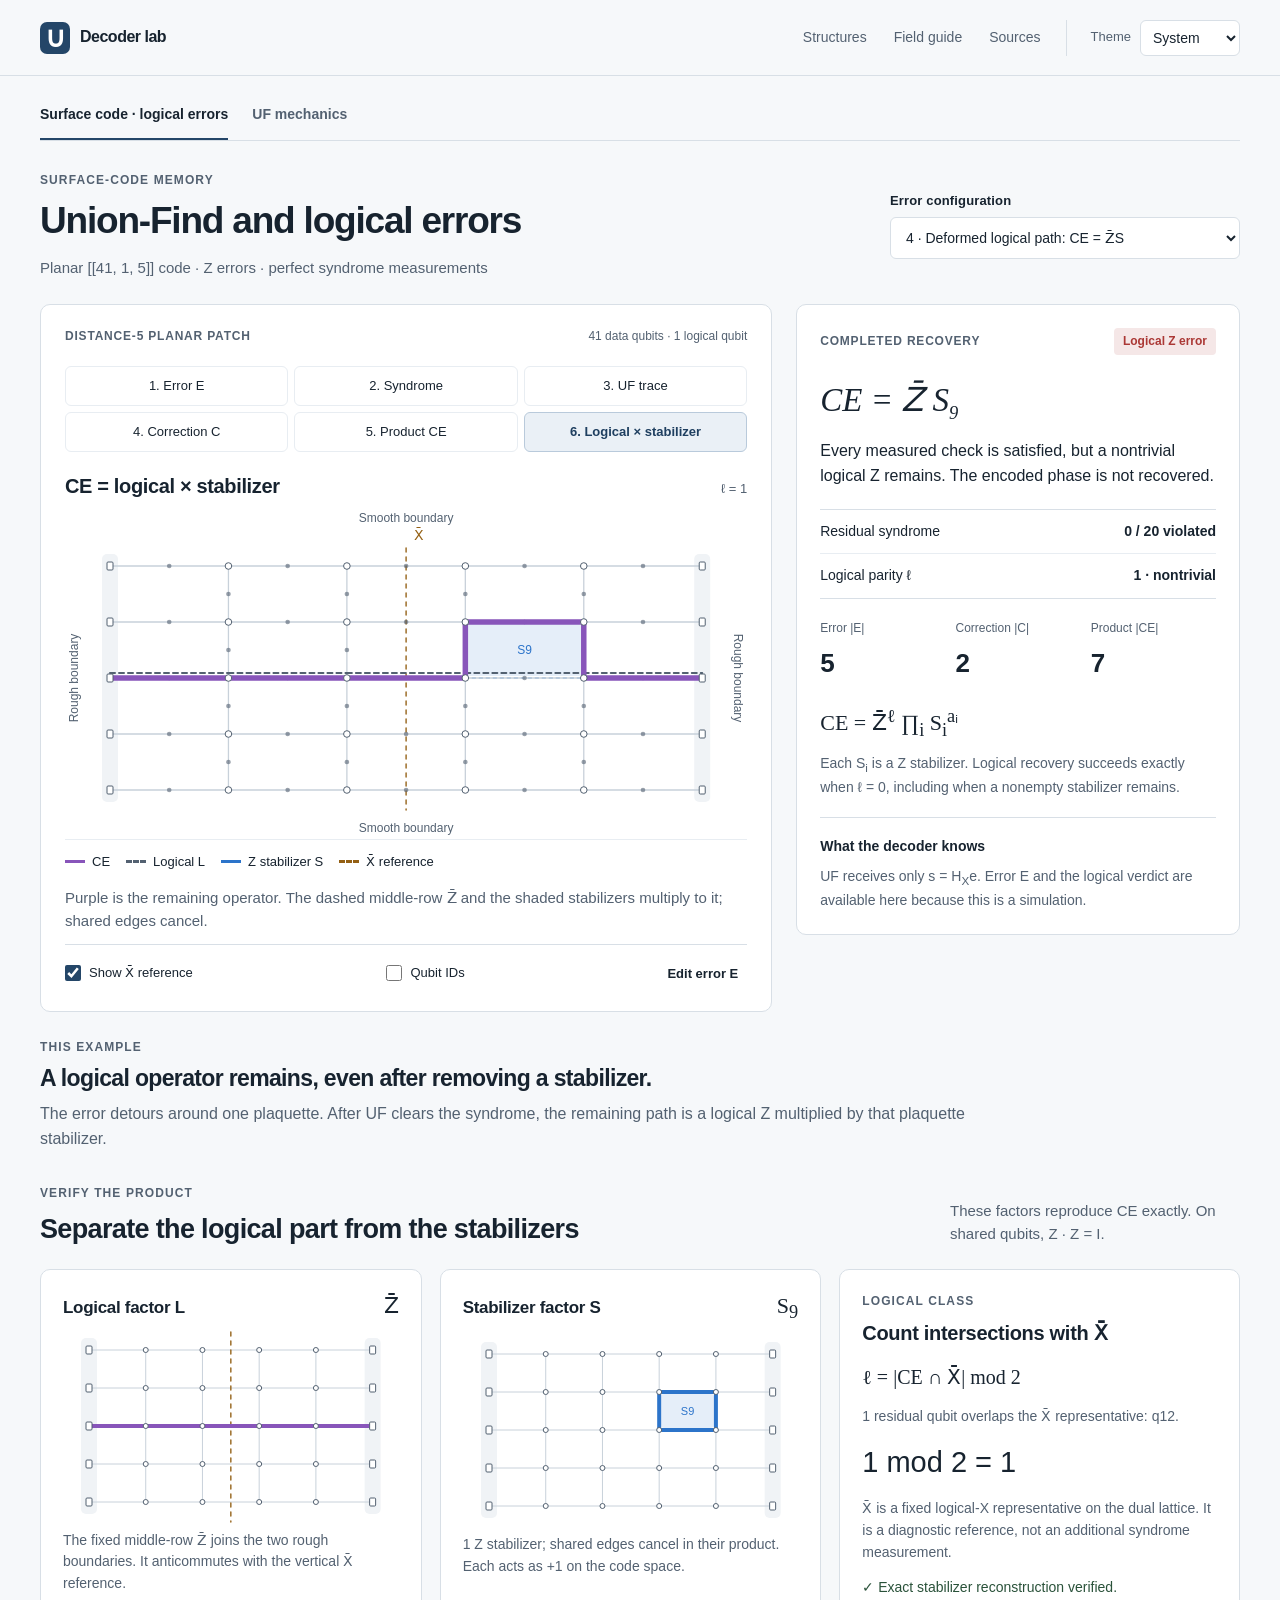
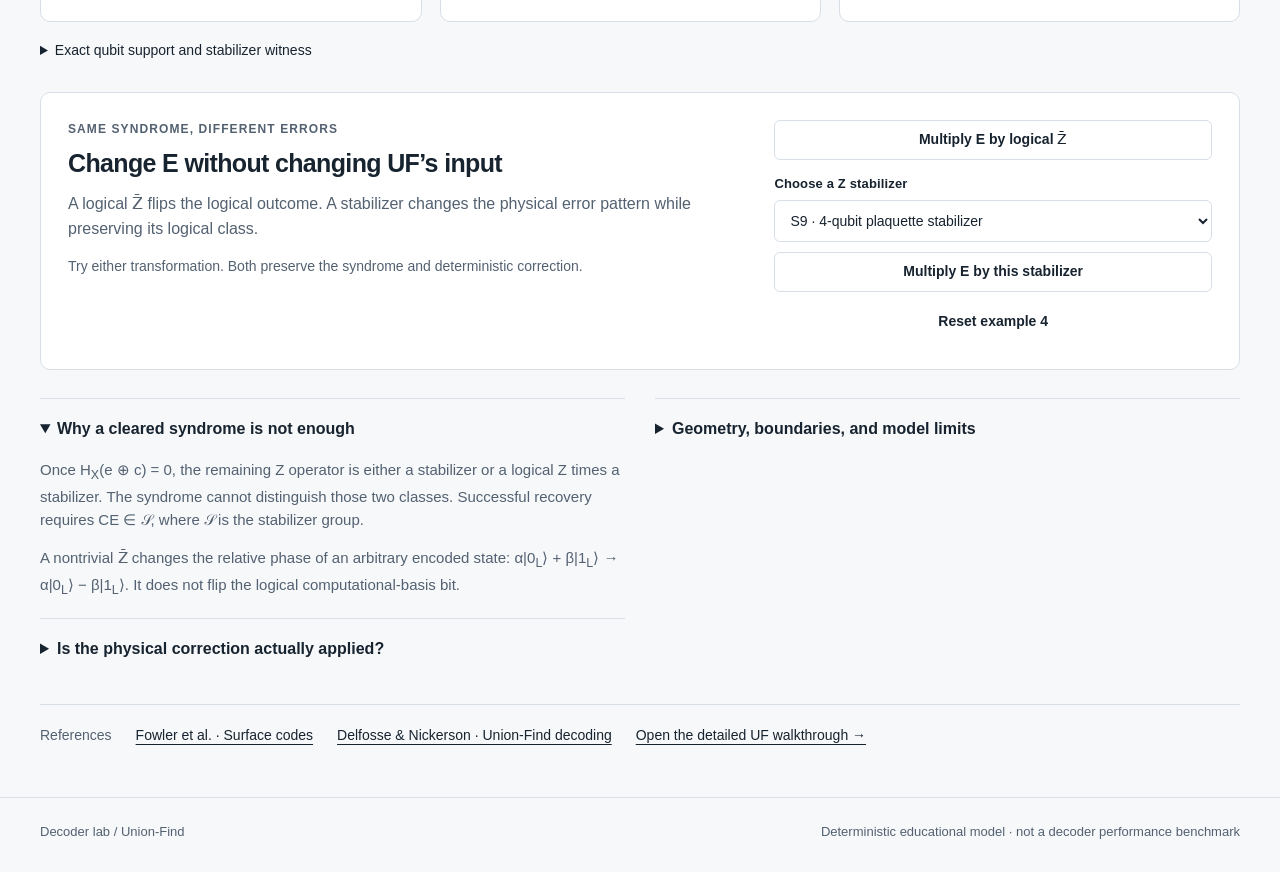
==== commit fd2b8977: "Add surface-code logical recovery and CE = LS lab Add an unrotated [[41,1,5]] planar CSS patch with " ====
--- a/index.html
+++ b/index.html
@@ -1,4 +1,4 @@
-<!doctype html><html lang="en"><head><meta charset="utf-8"><meta name="viewport" content="width=device-width,initial-scale=1"><meta name="description" content="An interactive quantum error correction lab: step through Union-Find growth, parent pointers, spanning forests and peeling."><meta name="theme-color" content="#f6f8fa"><title>Union-Find Decoder Lab</title><link rel="icon" href="data:image/svg+xml,%3Csvg xmlns='http://www.w3.org/2000/svg' viewBox='0 0 64 64'%3E%3Crect width='64' height='64' rx='14' fill='%2324344c'/%3E%3Cpath d='M16 18L32 34L48 18M32 34V48' stroke='%23ffffff' stroke-width='5' fill='none'/%3E%3Ccircle cx='16' cy='18' r='6' fill='%23ffffff'/%3E%3Ccircle cx='48' cy='18' r='6' fill='%23ffffff'/%3E%3Ccircle cx='32' cy='48' r='6' fill='%23ffffff'/%3E%3C/svg%3E"><script>
+<!doctype html><html lang="en"><head><meta charset="utf-8"><meta name="viewport" content="width=device-width,initial-scale=1"><meta name="description" content="Explore Union-Find decoding on a planar surface code: physical errors, corrections, stabilizers, logical failures, growth and peeling."><meta name="theme-color" content="#f6f8fa"><title>Union-Find Decoder Lab</title><link rel="icon" href="data:image/svg+xml,%3Csvg xmlns='http://www.w3.org/2000/svg' viewBox='0 0 64 64'%3E%3Crect width='64' height='64' rx='14' fill='%2324344c'/%3E%3Cpath d='M16 18L32 34L48 18M32 34V48' stroke='%23ffffff' stroke-width='5' fill='none'/%3E%3Ccircle cx='16' cy='18' r='6' fill='%23ffffff'/%3E%3Ccircle cx='48' cy='18' r='6' fill='%23ffffff'/%3E%3Ccircle cx='32' cy='48' r='6' fill='%23ffffff'/%3E%3C/svg%3E"><script>
 /* Runs before the stylesheet to apply the saved theme without a light flash. */
 (() => {
   'use strict';
@@ -252,7 +252,169 @@
   .theme-control { display:none; }
   .site-header { display:flex; min-height:55px; }
 }
-</style></head><body><a class="skip-link" href="#uf-decoder-lesson">Skip to decoder</a><header class="site-header"><a class="brand" href="#"><span class="brand-symbol">∪</span> Decoder lab</a><div class="header-actions"><nav aria-label="Page"><a href="#structures">Structures</a><a href="#field-guide">Field guide</a><a href="#sources">Sources</a></nav><div class="theme-control"><label for="theme-select">Theme</label><select id="theme-select"><option value="system">System</option><option value="light">Light</option><option value="dark">Dark</option></select></div></div></header><main><div id="uf-decoder-lesson">
+
+/* Surface-code workspace. Uses the shared light/dark semantic palette. */
+:root { --sc-error:#b65021; --sc-error-soft:#faeee8; }
+:root[data-theme="dark"] { --sc-error:#f2a978; --sc-error-soft:#372c27; }
+[hidden] { display:none!important; }
+.lab-switch { display:flex; gap:24px; padding-top:19px; border-bottom:1px solid var(--border); }
+.lab-switch a { padding:9px 0 12px; font-size:14px; font-weight:550; text-decoration:none; color:var(--muted-foreground); border-bottom:2px solid transparent; }
+.lab-switch a[aria-current="page"] { color:var(--foreground); border-color:var(--primary); }
+.sc-heading { display:flex; justify-content:space-between; align-items:center; gap:24px; padding:30px 0 25px; }
+.sc-heading h1 { font-size:37px; letter-spacing:-1.2px; margin-bottom:12px; }
+.sc-heading p { color:var(--muted-foreground); font-size:15px; margin:0; }
+.sc-example { flex:0 0 350px; min-width:0; }
+.sc-layout { display:grid; grid-template-columns:minmax(0,1.65fr) minmax(325px,1fr); gap:24px; align-items:start; }
+.sc-board-panel,.sc-outcome,.sc-factor,.sc-parity,.sc-experiment { background:var(--background); border:1px solid var(--border); border-radius:10px; min-width:0; }
+.sc-board-panel { padding:22px 24px 18px; }
+.sc-views { display:grid; grid-template-columns:repeat(3,1fr); gap:6px; margin:20px 0 22px; }
+.sc-views .btn { background:transparent; border-color:var(--subtle-border); min-width:0; padding:8px 5px; font-size:13px; font-weight:500; }
+.sc-views .btn[aria-pressed="true"] { background:var(--accent); color:var(--accent-foreground); border-color:var(--accent-border); font-weight:600; }
+.sc-view-heading { display:flex; gap:10px; justify-content:space-between; align-items:baseline; }
+.sc-view-heading h2 { font-size:20px; letter-spacing:-.35px; margin:0; }
+.sc-view-heading>span { font-size:13px; font-variant-numeric:tabular-nums; white-space:nowrap; }
+.sc-figure { margin:0; }
+#sc-graph { display:block; width:100%; overflow:visible; }
+.sc-legend { display:flex; flex-wrap:wrap; gap:7px 16px; font-size:13px; border-top:1px solid var(--subtle-border); padding-top:12px; }
+.sc-legend span { display:inline-flex; align-items:center; gap:7px; }
+.sc-legend i { width:20px; height:0; border-top:3px solid var(--foreground); display:inline-block; }
+.sc-legend i.dashed { border-top-style:dashed; }
+.sc-legend i.dot { width:8px; height:8px; border:0; border-radius:50%; background:var(--foreground); }
+.sc-view-note { font-size:15px; color:var(--muted-foreground); padding-top:14px; margin-bottom:12px; min-height:59px; }
+.sc-display-options { display:flex; flex-wrap:wrap; align-items:center; justify-content:space-between; gap:3px 10px; border-top:1px solid var(--border); padding-top:8px; }
+.sc-display-options .form-check { font-size:13px; }
+.sc-display-options .btn { font-size:13px; padding-left:8px; padding-right:8px; }
+.sc-outcome { padding:23px; }
+.sc-badge { font-size:12px; letter-spacing:0; padding:4px 9px; border-radius:4px; color:var(--success-text); background:var(--success-surface); white-space:nowrap; }
+.sc-badge.failure { color:var(--destructive); background:color-mix(in srgb,var(--destructive) 12%,var(--background)); }
+.sc-product { font:italic 33px/1.35 Georgia,serif; margin:23px 0 14px; overflow-wrap:anywhere; }
+.sc-product sub { font-size:.56em; }
+.sc-product sup { font-size:.55em; }
+#sc-outcome-note { font-size:16px; }
+.sc-checks { border-top:1px solid var(--border); border-bottom:1px solid var(--border); margin:20px 0; }
+.sc-checks>div { display:flex; justify-content:space-between; align-items:center; gap:12px; padding:11px 0; font-size:14px; }
+.sc-checks>div+div { border-top:1px solid var(--subtle-border); }
+.sc-checks strong { font-variant-numeric:tabular-nums; }
+.sc-weights { display:grid; grid-template-columns:repeat(3,1fr); gap:10px; }
+.sc-weights>div { display:flex; flex-direction:column; gap:5px; }
+.sc-weights span { color:var(--muted-foreground); font-size:12px; }
+.sc-weights strong { font-size:26px; font-weight:600; font-variant-numeric:tabular-nums; }
+.sc-equation-note { font:22px/1.4 Georgia,serif; margin:21px 0 10px; }
+.sc-secondary { font-size:14px; color:var(--muted-foreground); }
+.sc-knowledge { border-top:1px solid var(--border); padding-top:16px; margin-top:18px; }
+.sc-knowledge strong { font-size:14px; }
+.sc-knowledge p { color:var(--muted-foreground); font-size:14px; margin:7px 0 0; }
+.sc-example-story { padding:26px 0 32px; max-width:970px; }
+.sc-example-story .eyebrow { display:block; margin-bottom:8px; }
+.sc-example-story h2 { font-size:23px; margin-bottom:10px; }
+.sc-example-story p { color:var(--muted-foreground); margin:0; }
+.sc-factor-grid { display:grid; grid-template-columns:1fr 1fr 1.05fr; gap:18px; }
+.sc-factor,.sc-parity { padding:22px; }
+.sc-factor-heading { display:flex; gap:10px; justify-content:space-between; align-items:baseline; }
+.sc-factor h3 { font-size:17px; margin:0; }
+.sc-factor-heading>strong { font:22px/1.3 Georgia,serif; overflow-wrap:anywhere; text-align:right; }
+.sc-factor svg { display:block; width:100%; margin-top:9px; }
+.sc-factor p,.sc-parity p { font-size:14px; color:var(--muted-foreground); margin-bottom:0; }
+.sc-parity h3 { font-size:20px; margin-bottom:18px; }
+.sc-parity-equation { font:20px/1.45 Georgia,serif; margin-bottom:14px; }
+.sc-parity-readout { font-size:29px; margin:13px 0; font-variant-numeric:tabular-nums; }
+.sc-parity p+p { margin-top:14px; }
+#sc-verified { color:var(--success-text); }
+.sc-support-details { padding:18px 0 0; font-size:14px; }
+.sc-support-details summary { cursor:pointer; }
+.sc-supports { display:grid; grid-template-columns:repeat(2,minmax(0,1fr)); gap:8px 24px; margin:16px 0; }
+.sc-supports p { margin:0; padding:8px 10px; border-radius:5px; background:var(--muted); overflow-wrap:anywhere; font:13px/1.65 ui-monospace,monospace; }
+.sc-experiment { display:grid; grid-template-columns:1.5fr 1fr; gap:50px; padding:27px; margin-top:30px; }
+.sc-experiment h2 { font-size:25px; margin-bottom:14px; }
+.sc-experiment p { color:var(--muted-foreground); }
+.sc-transform-controls { display:flex; flex-direction:column; align-items:stretch; gap:10px; }
+.sc-transform-controls label { margin:4px 0 -4px; }
+.sc-equivalence-status { font-size:14px; margin-bottom:0; }
+.sc-notes { display:grid; grid-template-columns:1fr 1fr; gap:0 30px; margin-top:28px; align-items:start; }
+.sc-notes details { border-top:1px solid var(--border); padding:18px 0; }
+.sc-notes summary { cursor:pointer; font-size:16px; font-weight:550; }
+.sc-notes details>div { padding-top:16px; color:var(--muted-foreground); font-size:15px; }
+.sc-notes details p:last-child { margin-bottom:0; }
+.sc-references { border-top:1px solid var(--border); margin-top:24px; padding-top:20px; display:flex; flex-wrap:wrap; gap:12px 24px; font-size:14px; }
+.sc-references span { color:var(--muted-foreground); }
+.sc-trace-caption { display:flex; gap:14px; justify-content:space-between; font-size:13px; }
+.sc-trace-caption strong { font-size:14px; }
+.sc-trace-buttons { display:flex; flex-wrap:wrap; gap:7px; padding:6px 0 14px; }
+.sc-editor { padding:14px; background:var(--muted); border-radius:6px; margin-top:12px; }
+.sc-editor p { font-size:14px; margin-bottom:12px; }
+.sc-editor-row { display:flex; flex-wrap:wrap; gap:8px; align-items:end; }
+.sc-editor-row>div { flex:1 1 190px; }
+.sc-edge-hit { cursor:pointer; }
+.sc-edge-hit:focus-visible { outline:2px solid var(--focus); outline-offset:2px; }
+@media(max-width:1100px) { .sc-heading { align-items:start; flex-direction:column; gap:18px; } .sc-example { flex:auto; width:100%; max-width:470px; } .sc-layout { gap:16px; grid-template-columns:minmax(0,1.4fr) minmax(310px,1fr); } .sc-board-panel { padding:20px 18px; } .sc-outcome { padding:20px; } .sc-heading h1 { font-size:35px; } .sc-views .btn { font-size:12px; } .sc-factor-grid { grid-template-columns:1fr 1fr; } .sc-parity { grid-column:1/-1; } }
+@media(max-width:850px) { .sc-layout { grid-template-columns:1fr; } .sc-outcome { min-height:0; } .sc-weights { max-width:400px; } .sc-experiment { grid-template-columns:1fr; gap:20px; } .sc-notes { grid-template-columns:1fr; } .sc-views .btn { font-size:14px; } }
+@media(max-width:500px) { .lab-switch { gap:20px; padding-top:12px; } .lab-switch a { font-size:13px; } .sc-heading { padding-top:23px; } .sc-heading h1 { font-size:31px; letter-spacing:-.8px; } .sc-heading p { font-size:14px; } .sc-board-panel { padding:17px 12px; } .sc-views { grid-template-columns:repeat(2,1fr); margin-top:16px; } .sc-views .btn { font-size:13px; } .sc-view-heading { flex-wrap:wrap; gap:5px; } .sc-view-heading h2 { font-size:18px; } .sc-factor-grid { grid-template-columns:1fr; } .sc-factor,.sc-parity { padding:20px; } .sc-parity { grid-column:auto; } .sc-example-story h2 { font-size:22px; } .sc-outcome { padding:20px; } .sc-experiment { padding:22px 18px; } .sc-experiment h2 { font-size:23px; } .sc-supports { grid-template-columns:1fr; } .sc-display-options { gap:5px 14px; justify-content:start; } .sc-view-note { font-size:14px; } .sc-legend { font-size:12px; } .sc-product { font-size:32px; } }
+@media print { .lab-switch,.sc-views,.sc-display-options,.sc-editor,.sc-transform-controls,#sc-trace-controls { display:none!important; } .sc-layout { grid-template-columns:1.5fr 1fr; } .sc-heading h1 { font-size:28px; } .sc-factor-grid { grid-template-columns:1fr 1fr; } .sc-factor,.sc-parity,.sc-experiment { break-inside:avoid; } .sc-heading { padding:16px 0; } }
+@media print { :root,:root[data-theme="dark"] { --sc-error:#b65021; --sc-error-soft:#faeee8; } }
+</style></head><body><a class="skip-link" href="#main-content">Skip to decoder</a><header class="site-header"><a class="brand" href="#"><span class="brand-symbol">∪</span> Decoder lab</a><div class="header-actions"><nav aria-label="Page"><a href="#structures">Structures</a><a href="#field-guide">Field guide</a><a href="#sources">Sources</a></nav><div class="theme-control"><label for="theme-select">Theme</label><select id="theme-select"><option value="system">System</option><option value="light">Light</option><option value="dark">Dark</option></select></div></div></header><main id="main-content"><nav class="lab-switch" aria-label="Choose a lab"><a href="#logical-lab" data-lab-mode="logical" aria-current="page">Surface code · logical errors</a><a href="#walkthrough" data-lab-mode="walkthrough">UF mechanics</a></nav><section id="logical-lab" aria-label="Surface-code logical recovery">
+  <div class="sc-heading">
+    <div><div class="eyebrow">SURFACE-CODE MEMORY</div><h1>Union-Find and logical errors</h1><p>Planar [[41, 1, 5]] code · Z errors · perfect syndrome measurements</p></div>
+    <div class="sc-example"><label class="form-label" for="sc-example">Error configuration</label><select class="form-select" id="sc-example"></select></div>
+  </div>
+  <div class="sc-layout">
+    <section class="sc-board-panel" aria-label="Surface-code patch">
+      <div class="surface-heading"><span>DISTANCE-5 PLANAR PATCH</span><span class="model-tag">41 data qubits · 1 logical qubit</span></div>
+      <div class="sc-views" role="group" aria-label="Choose a decoding view">
+        <button class="btn" data-sc-view="error" aria-pressed="false">1. Error E</button>
+        <button class="btn" data-sc-view="syndrome" aria-pressed="false">2. Syndrome</button>
+        <button class="btn" data-sc-view="trace" aria-pressed="false">3. UF trace</button>
+        <button class="btn" data-sc-view="correction" aria-pressed="false">4. Correction C</button>
+        <button class="btn" data-sc-view="residual" aria-pressed="false">5. Product CE</button>
+        <button class="btn" data-sc-view="decomposition" aria-pressed="true">6. Logical × stabilizer</button>
+      </div>
+      <div class="sc-view-heading"><h2 id="sc-view-title">The remaining operator</h2><span id="sc-view-meta" class="text-muted"></span></div>
+      <figure class="sc-figure"><svg id="sc-graph" role="img" aria-labelledby="sc-graph-title sc-graph-desc"><title id="sc-graph-title">Surface-code patch</title><desc id="sc-graph-desc"></desc><g id="sc-drawing"></g></svg><figcaption id="sc-legend" class="sc-legend"></figcaption></figure>
+      <p id="sc-view-note" class="sc-view-note"></p>
+      <div id="sc-trace-controls" hidden>
+        <div class="sc-trace-caption"><strong id="sc-trace-title"></strong><span id="sc-trace-count"></span></div>
+        <input type="range" id="sc-trace-scrub" class="form-range" min="0" max="1" value="0" aria-label="Surface-code UF step">
+        <div class="sc-trace-buttons"><button class="btn" id="sc-trace-start">Start</button><button class="btn" id="sc-trace-back">Back</button><button class="btn" id="sc-trace-play" aria-pressed="false">Play</button><button class="btn btn-primary" id="sc-trace-next">Next</button><button class="btn btn-ghost" id="sc-trace-end">Final correction</button></div>
+      </div>
+      <div class="sc-display-options"><label class="form-check"><input type="checkbox" class="form-check-input" id="sc-cut" checked> Show X̄ reference</label><label class="form-check"><input type="checkbox" class="form-check-input" id="sc-ids"> Qubit IDs</label><button class="btn btn-ghost" id="sc-edit" aria-pressed="false">Edit error E</button></div>
+      <div id="sc-editor" class="sc-editor" hidden><p>Click a data-qubit edge to toggle a Z error, or use the selector. The correction is recomputed from the syndrome.</p><div class="sc-editor-row"><div><label class="form-label" for="sc-qubit">Data qubit</label><select class="form-select" id="sc-qubit"></select></div><button class="btn" id="sc-toggle-qubit">Toggle Z</button><button class="btn" id="sc-clear">Clear E</button></div></div>
+    </section>
+    <aside class="sc-outcome" aria-label="Completed recovery outcome">
+      <div class="surface-heading"><span>COMPLETED RECOVERY</span><span id="sc-result-badge" class="sc-badge"></span></div>
+      <div class="sc-product" id="sc-equation" aria-live="polite"></div>
+      <p id="sc-outcome-note"></p>
+      <div class="sc-checks"><div><span>Residual syndrome</span><strong id="sc-syndrome-result">0 / 20</strong></div><div><span>Logical parity ℓ</span><strong id="sc-logical-result"></strong></div></div>
+      <div class="sc-weights"><div><span>Error |E|</span><strong id="sc-error-weight"></strong></div><div><span>Correction |C|</span><strong id="sc-correction-weight"></strong></div><div><span>Product |CE|</span><strong id="sc-residual-weight"></strong></div></div>
+      <div class="sc-equation-note">CE = Z̄<sup>ℓ</sup> ∏<sub>i</sub> S<sub>i</sub><sup>aᵢ</sup></div>
+      <p class="sc-secondary">Each S<sub>i</sub> is a Z stabilizer. Logical recovery succeeds exactly when ℓ = 0, including when a nonempty stabilizer remains.</p>
+      <div class="sc-knowledge"><strong>What the decoder knows</strong><p>UF receives only s = H<sub>X</sub>e. Error E and the logical verdict are available here because this is a simulation.</p></div>
+    </aside>
+  </div>
+
+  <div class="sc-example-story"><span class="eyebrow">THIS EXAMPLE</span><h2 id="sc-example-title"></h2><p id="sc-example-note"></p></div>
+
+  <section class="sc-witness" aria-label="Logical and stabilizer decomposition">
+    <div class="section-heading"><div><div class="eyebrow">VERIFY THE PRODUCT</div><h2>Separate the logical part from the stabilizers</h2></div><p>These factors reproduce CE exactly. On shared qubits, Z · Z = I.</p></div>
+    <div class="sc-factor-grid">
+      <section class="sc-factor"><div class="sc-factor-heading"><h3>Logical factor L</h3><strong id="sc-l-factor"></strong></div><svg id="sc-logical-factor" role="img" aria-label="Logical factor on the patch"></svg><p id="sc-l-caption"></p></section>
+      <section class="sc-factor"><div class="sc-factor-heading"><h3>Stabilizer factor S</h3><strong id="sc-s-factor"></strong></div><svg id="sc-stabilizer-factor" role="img" aria-label="Stabilizer product on the patch"></svg><p id="sc-s-caption"></p></section>
+      <section class="sc-parity"><div class="eyebrow">LOGICAL CLASS</div><h3>Count intersections with X̄</h3><div class="sc-parity-equation">ℓ = |CE ∩ X̄| mod 2</div><p id="sc-crossings"></p><div class="sc-parity-readout" id="sc-parity-readout"></div><p class="sc-secondary">X̄ is a fixed logical-X representative on the dual lattice. It is a diagnostic reference, not an additional syndrome measurement.</p><p class="sc-secondary" id="sc-verified"></p></section>
+    </div>
+    <details class="sc-support-details"><summary>Exact qubit support and stabilizer witness</summary><div class="sc-supports" id="sc-supports"></div><p class="sc-secondary">Qubit IDs start at q0. The witness is solved over GF(2) using all 20 Z stabilizers and the fixed middle-row Z̄. Multiplication of these Z-only operators is symmetric difference of their supports.</p></details>
+  </section>
+
+  <section class="sc-experiment">
+    <div><div class="eyebrow">SAME SYNDROME, DIFFERENT ERRORS</div><h2>Change E without changing UF’s input</h2><p>A logical Z̄ flips the logical outcome. A stabilizer changes the physical error pattern while preserving its logical class.</p><p id="sc-equivalence-status" class="sc-equivalence-status" role="status">Try either transformation. Both preserve the syndrome and deterministic correction.</p></div>
+    <div class="sc-transform-controls"><button class="btn" id="sc-add-logical">Multiply E by logical Z̄</button><label class="form-label" for="sc-face">Choose a Z stabilizer</label><select id="sc-face" class="form-select"></select><button class="btn" id="sc-add-stabilizer">Multiply E by this stabilizer</button><button class="btn btn-ghost" id="sc-reset-example">Reset selected example</button></div>
+  </section>
+
+  <section class="sc-notes" aria-label="Surface-code assumptions">
+    <details open><summary>Why a cleared syndrome is not enough</summary><div><p>Once H<sub>X</sub>(e ⊕ c) = 0, the remaining Z operator is either a stabilizer or a logical Z times a stabilizer. The syndrome cannot distinguish those two classes. Successful recovery requires CE ∈ 𝒮, where 𝒮 is the stabilizer group.</p><p>A nontrivial Z̄ changes the relative phase of an arbitrary encoded state: α|0<sub>L</sub>⟩ + β|1<sub>L</sub>⟩ → α|0<sub>L</sub>⟩ − β|1<sub>L</sub>⟩. It does not flip the logical computational-basis bit.</p></div></details>
+    <details><summary>Geometry, boundaries, and model limits</summary><div><p>This is an unrotated distance-5 planar CSS code. Its 41 data qubits lie on edges. The 20 measured X checks sit at non-boundary vertices; the 20 Z stabilizers surround faces. Boundary faces have weight 3. The left and right boundaries are rough, allowing Z chains to terminate without a measured endpoint.</p><p>The example uses only Pauli Z errors, perfect syndrome extraction, uniform unit-cost UF growth, and deterministic breadth-first peeling forests. It models one recovery round, without measurement errors, circuit faults, correlations, or time. Outcomes here are exact for the displayed error pattern, not a measured logical error rate.</p><p>Both check matrices have rank 20 and H<sub>X</sub>H<sub>Z</sub><sup>T</sup> = 0, leaving 41 − 20 − 20 = 1 logical qubit. The displayed Z̄ and X̄ overlap on one data qubit and anticommute.</p></div></details>
+    <details><summary>Is the physical correction actually applied?</summary><div><p>The display treats C as a Pauli operator for bookkeeping. A controller can instead track C in a Pauli frame and interpret later operations or measurements accordingly. The logical success criterion is still whether the tracked correction and actual error differ by a stabilizer.</p><p>In a real run, the decoder does not know E and cannot use this simulation’s logical verdict. Memory experiments use suitable logical preparation and final readout to assess outcomes; syndrome checks alone do not reveal an arbitrary encoded state.</p></div></details>
+  </section>
+  <div class="sc-references"><span>References</span><a href="https://arxiv.org/abs/1208.0928" target="_blank" rel="noopener">Fowler et al. · Surface codes</a><a href="https://arxiv.org/abs/1709.06218" target="_blank" rel="noopener">Delfosse &amp; Nickerson · Union-Find decoding</a><a href="#walkthrough">Open the detailed UF walkthrough →</a></div>
+</section>
+<div id="uf-decoder-lesson" hidden>
   
   <div class="uf-top">
     <div class="uf-title">
@@ -365,7 +527,7 @@
     <details><summary><span>04</span> Why are there two kinds of forest?</summary><div><p>The <strong>Union-Find forest</strong> stores set membership. Find follows parent pointers; path compression points visited vertices directly to the root. Union attaches the smaller set’s root to the larger set’s root.</p><p>The <strong>peeling forest</strong> is built from real, fully grown graph edges. It removes cycles so that leaves can be processed. A parent-pointer link is not automatically an eligible correction edge.</p><p>“Breadth-first” and “depth-first” change this second forest only. Compare their costs while the syndrome and grown support stay fixed.</p></div></details>
     <details><summary><span>05</span> Why is peeling forced at a leaf?</summary><div><p>A non-root leaf has one remaining tree edge. If its residual bit is 1, selecting that edge is the only way to clear it. If its bit is 0, discard the edge. Remove the leaf and repeat.</p><p>At an ordinary root, the component’s even parity guarantees the final bit is 0. At an allowed boundary root, there is no measured bit to satisfy. With several boundary vertices, this demo builds a forest with a separate root at each one.</p><p>The residual panel checks <code>r = s ⊕ ∂C</code> at every step. At completion, all measured residuals must vanish.</p></div></details>
     <details><summary><span>06</span> How does this relate to Blossom?</summary><div><p>The TUM Blossom animation teaches maximum-cardinality matching through alternating paths and odd-cycle contraction. In quantum decoding, a related minimum-weight matching formulation seeks a correction of minimum total cost.</p><p>Union-Find follows a different procedure: expand invalid regions, merge them, then peel a forest. It does not maintain a matching or perform Blossom’s alternating-path optimization.</p><p>This lab’s exact reference uses shortest paths and a small subset dynamic program for at most 12 defects. It is a correctness baseline on this toy graph, not an implementation of Sparse Blossom.</p></div></details>
-    <details><summary><span>07</span> Why can the cost exceed the minimum?</summary><div><p>There are two separate restrictions. Growth may exclude every globally optimal correction. Then the forest can discard useful cycle edges from the grown region.</p><div class="formula">global minimum ≤ grown-region minimum ≤ forest correction</div><p>Example 4 isolates a forest-choice cost. Example 5 isolates a growth-region cost. The Compare tab reports all three quantities and can overlay a globally optimal correction.</p><p>Matching a syndrome does not establish logical success. That also depends on the actual error and the code’s logical operators, which this graph does not model.</p></div></details>
+    <details><summary><span>07</span> Why can the cost exceed the minimum?</summary><div><p>There are two separate restrictions. Growth may exclude every globally optimal correction. Then the forest can discard useful cycle edges from the grown region.</p><div class="formula">global minimum ≤ grown-region minimum ≤ forest correction</div><p>Example 4 isolates a forest-choice cost. Example 5 isolates a growth-region cost. The Compare tab reports all three quantities and can overlay a globally optimal correction.</p><p>Matching a syndrome does not establish logical success. That also depends on the actual error and the code’s logical operators, which this walkthrough’s toy graph does not model. <a href="#logical-lab">The surface-code lab</a> adds both and checks the logical class explicitly.</p></div></details>
     <details><summary><span>08</span> Which implementation choices matter?</summary><div><p>This lab uses uniform half-edge growth, union by vertex count, path compression, deterministic edge ordering, and your selected graph forest. These choices make each step reproducible.</p><p>Union by size, prioritizing clusters by frontier size, and assigning likelihood-based edge weights are different choices. Only the first is implemented here.</p><p>The production algorithm’s almost-linear bound relies on efficient frontier and set data structures. This teaching engine scans edges and copies snapshots for playback; its execution time is not a performance benchmark.</p></div></details>
   </div>
 </section>
@@ -919,8 +1081,362 @@
   if(typeof ResizeObserver!=='undefined')new ResizeObserver(()=>{lastCoordinates=null;draw();}).observe(svg);
   root.ufInspect=()=>({key:select.value,index,total:trace.frames.length,state:trace.frames[index],valid:trace.valid,graph,trace,fullTrace,reference,grownReference,editing});
   $('forest-mode').addEventListener('change',()=>{pause();const phase=trace.frames[index].phase;compile(graph.key,graph.nodes.filter(v=>v.syndrome).map(v=>[v.col,v.row]),graph.preset.boundary);const i=trace.frames.findIndex(f=>f.phase===phase);index=Math.max(0,i);draw();});
-  document.addEventListener('keydown',e=>{if(/INPUT|SELECT|TEXTAREA|BUTTON/.test(e.target.tagName)||e.altKey||e.ctrlKey||e.metaKey)return;if(e.key==='ArrowRight'){e.preventDefault();next.click();}if(e.key==='ArrowLeft'){e.preventDefault();back.click();}if(e.code==='Space'){e.preventDefault();play.click();}});
+  document.addEventListener('keydown',e=>{if(root.hidden)return;if(/INPUT|SELECT|TEXTAREA|BUTTON/.test(e.target.tagName)||e.altKey||e.ctrlKey||e.metaKey)return;if(e.key==='ArrowRight'){e.preventDefault();next.click();}if(e.key==='ArrowLeft'){e.preventDefault();back.click();}if(e.code==='Space'){e.preventDefault();play.click();}});
   load('pair');
 })();
 
+</script>
+<script>
+/* A planar CSS surface code, with qubits on edges and perfect X checks.
+ * Horizontal Z strings end on the left/right rough boundaries.
+ * n = d^2 + (d-1)^2, rank(H_X) = rank(H_Z) = d(d-1), k = 1.
+ * The decoder receives only the measured syndrome, never the actual error.
+ */
+(() => {
+  'use strict';
+  const xor = (...sets) => {
+    const result = new Set();
+    for (const values of sets) for (const value of values) {
+      if (result.has(value)) result.delete(value); else result.add(value);
+    }
+    return [...result].sort((a,b) => a-b);
+  };
+  const mask = ids => ids.reduce((bits,id) => bits ^ (1n << BigInt(id)),0n);
+
+  function makePatch(d = 5) {
+    if (!Number.isInteger(d) || d < 3 || d > 9 || d % 2 === 0) throw new Error('Use an odd distance from 3 to 9.');
+    const nodes=[], edges=[], faces=[], nodeIds=new Map(), edgeIds=new Map();
+    const addNode=(col,row,boundary) => {
+      const id=nodes.length;
+      nodes.push({id,col,row,boundary,syndrome:0,label:'',name:boundary?`${col===0?'Left':'Right'} boundary ${row+1}`:`X check ${id+1}`});
+      nodeIds.set(`${col},${row}`,id);
+    };
+    for(let row=0;row<d;row++) for(let col=1;col<d;col++) addNode(col,row,false);
+    for(const col of [0,d]) for(let row=0;row<d;row++) addNode(col,row,true);
+    const addEdge=(kind,col,row,a,b) => {
+      const id=edges.length;
+      edges.push({id,kind,col,row,a:nodeIds.get(a),b:nodeIds.get(b)});
+      edgeIds.set(`${kind}${col},${row}`,id);
+    };
+    for(let row=0;row<d;row++) for(let col=0;col<d;col++) addEdge('h',col,row,`${col},${row}`,`${col+1},${row}`);
+    for(let row=0;row<d-1;row++) for(let col=1;col<d;col++) addEdge('v',col,row,`${col},${row}`,`${col},${row+1}`);
+    const edge=(kind,col,row) => {
+      const id=edgeIds.get(`${kind}${col},${row}`);
+      if(id===undefined) throw new Error('Edge outside this patch.');
+      return id;
+    };
+    for(let row=0;row<d-1;row++) for(let col=0;col<d;col++) {
+      const ids=[edge('h',col,row),edge('h',col,row+1)];
+      if(col>0) ids.push(edge('v',col,row));
+      if(col<d-1) ids.push(edge('v',col+1,row));
+      faces.push({id:faces.length,col,row,edges:ids.sort((a,b)=>a-b)});
+    }
+    const middle=Math.floor(d/2);
+    const logicalZ=Array.from({length:d},(_,col)=>edge('h',col,middle));
+    const logicalX=Array.from({length:d},(_,row)=>edge('h',middle,row));
+    return {d,n:edges.length,nodes,edges,faces,logicalZ,logicalX,edge,key:'surface',cols:d,rows:d,preset:{boundary:true,name:'Planar surface code'}};
+  }
+
+  function syndrome(patch,chain) {
+    const bits=patch.nodes.map(()=>0);
+    for(const id of chain) {
+      const e=patch.edges[id];
+      if(!e) throw new Error('Invalid data qubit.');
+      if(!patch.nodes[e.a].boundary) bits[e.a]^=1;
+      if(!patch.nodes[e.b].boundary) bits[e.b]^=1;
+    }
+    return bits;
+  }
+
+  function decompose(patch,chain) {
+    const violations=syndrome(patch,chain).reduce((a,b)=>a+b,0);
+    if(violations) return {closed:false,violations,logical:null,stabilizers:[],verified:false};
+    // Solve chain = sum_i a_i S_i + ell * Zbar over GF(2), retaining witnesses.
+    const basis=new Map(), generators=[...patch.faces.map(f=>f.edges),patch.logicalZ];
+    for(let i=0;i<generators.length;i++) {
+      let vector=mask(generators[i]), combination=1n<<BigInt(i);
+      for(let pivot=patch.n-1;pivot>=0;pivot--) {
+        if(!(vector&(1n<<BigInt(pivot)))) continue;
+        if(basis.has(pivot)) {
+          const row=basis.get(pivot);vector^=row.vector;combination^=row.combination;
+        } else {basis.set(pivot,{vector,combination});break;}
+      }
+      if(!vector) throw new Error('Dependent stabilizer/logical generators.');
+    }
+    let rest=mask(chain), witness=0n;
+    for(let pivot=patch.n-1;pivot>=0;pivot--) {
+      if(!(rest&(1n<<BigInt(pivot)))) continue;
+      const row=basis.get(pivot);
+      if(!row) throw new Error('Zero-syndrome chain outside the code normalizer basis.');
+      rest^=row.vector;witness^=row.combination;
+    }
+    const stabilizers=patch.faces.filter(f=>witness&(1n<<BigInt(f.id))).map(f=>f.id);
+    const logical=Number((witness>>BigInt(patch.faces.length))&1n);
+    const stabilizerEdges=xor(...stabilizers.map(id=>patch.faces[id].edges));
+    const reconstructed=xor(logical?patch.logicalZ:[],stabilizerEdges);
+    const cutCrossings=chain.filter(id=>patch.logicalX.includes(id));
+    const verified=mask(reconstructed)===mask(chain) && cutCrossings.length%2===logical;
+    if(!verified) throw new Error('Logical witness failed verification.');
+    return {closed:true,violations:0,logical,stabilizers,stabilizerEdges,reconstructed,cutCrossings,verified};
+  }
+
+  function decode(patch,error,forestStrategy='bfs') {
+    error=xor(error);
+    const observed=syndrome(patch,error);
+    let defect=0;
+    const graph={...patch,nodes:patch.nodes.map(v=>({...v,syndrome:observed[v.id],label:observed[v.id]?String.fromCharCode(65+defect++):''}))};
+    const trace=globalThis.__ufLessonModel.run(graph,{forestStrategy});
+    const correction=trace.correction.slice().sort((a,b)=>a-b),residual=xor(error,correction);
+    const result=decompose(patch,residual);
+    if(!trace.valid || !result.closed) throw new Error('The completed correction leaves a syndrome.');
+    return {graph,error,observed,trace,correction,residual,result};
+  }
+
+  function examples(patch) {
+    const h=(x,y)=>patch.edge('h',x,y),v=(x,y)=>patch.edge('v',x,y);
+    const m=Math.floor(patch.d/2),right=Array.from({length:patch.d-m},(_,i)=>h(m+i,m));
+    const detourFace=patch.faces.find(f=>f.col===m+1 && f.row===m-1);
+    const successFace=patch.faces.find(f=>f.col===m && f.row===m-1);
+    const boundaryFace=patch.faces.find(f=>f.col===0 && f.row===m-1);
+    return [
+      {id:'exact',name:'1 · Exact recovery: CE = I',error:[h(m,m)],title:'The correction cancels the error.',note:'One Z error creates two neighboring X-check defects. UF returns the same single-qubit Z, so both copies cancel.'},
+      {id:'stabilizer',name:'2 · Different paths: CE = S',error:xor([h(m,m)],successFace.edges),title:'Different physical paths can recover the same logical state.',note:'The actual error takes a three-edge detour. The one-edge correction leaves a plaquette stabilizer, which acts as identity on the code space.'},
+      {id:'logical',name:'3 · Wrong boundary: CE = Z̄',error:right,title:'A shorter correction can leave a logical error.',note:'The error reaches the right rough boundary, but its defect is closer to the left. UF chooses the left path; together they span the patch.'},
+      {id:'dressed',name:'4 · Deformed logical path: CE = Z̄S',error:xor(right,detourFace.edges),title:'A logical operator remains, even after removing a stabilizer.',note:'The error detours around one plaquette. After UF clears the syndrome, the remaining path is a logical Z multiplied by that plaquette stabilizer.'},
+      {id:'invisible',name:'5 · Zero syndrome, nontrivial logical Z̄',error:patch.logicalZ.slice(),title:'A logical error can produce no detection events.',note:'A complete rough-to-rough Z string flips no measured X check. UF receives an empty syndrome and returns C = I.'},
+      {id:'boundary',name:'6 · Boundary stabilizer: CE = S',error:boundaryFace.edges.slice(),title:'Touching a boundary does not by itself imply failure.',note:'This three-qubit chain returns to the same rough boundary. It is a boundary Z stabilizer, with zero syndrome and no logical effect.'}
+    ];
+  }
+  globalThis.__surfaceModel={makePatch,syndrome,decompose,decode,examples,xor};
+})();
+
+</script>
+<script>
+(() => {
+  'use strict';
+  const M=globalThis.__surfaceModel, patch=M.makePatch(5), presets=M.examples(patch);
+  const root=document.getElementById('logical-lab'), $=id=>document.getElementById('sc-'+id);
+  const NS='http://www.w3.org/2000/svg';
+  let selected='dressed',error=presets.find(p=>p.id===selected).error.slice(),data;
+  let view='decomposition',editing=false,traceIndex=0,timer=null,frames=[];
+  const viewButtons=[...root.querySelectorAll('[data-sc-view]')];
+  const colors={error:'var(--sc-error)',correction:'var(--viz-series-3)',residual:'var(--viz-series-5)',logical:'var(--muted-foreground)',stabilizer:'var(--viz-series-1)',cut:'var(--viz-series-2)'};
+  const views={
+    error:['Actual error E','Orange edges carry physical Z errors. Filled circles are the X checks they violate. E is known to the simulation; it is not given to UF.'],
+    syndrome:['Syndrome seen by UF','Only the violated X checks are revealed. Many physical error patterns, including different logical classes, produce exactly these same bits.'],
+    trace:['Uniform-growth UF','Follow the same UF engine on this surface-code graph. The actual error is hidden: growth and peeling use only the syndrome and allowed boundaries.'],
+    correction:['Decoder correction C','Green edges are the Z correction returned by UF. They reproduce the observed syndrome. Matching those check bits does not guarantee logical recovery.'],
+    residual:['Product CE = E ⊕ C','Combine the two supports modulo 2. A qubit hit by both E and C cancels because Z² = I. The remaining operator has no measured syndrome.'],
+    decomposition:['CE = logical × stabilizer','Purple is the remaining operator. The dashed middle-row Z̄ and the shaded stabilizers multiply to it; shared edges cancel.']
+  };
+  function svgEl(parent,tag,attrs={},text) {
+    const e=document.createElementNS(NS,tag);
+    for(const [k,v] of Object.entries(attrs)) e.setAttribute(k,v);
+    if(text!==undefined) e.textContent=text;
+    parent.append(e);return e;
+  }
+  const supportText=ids=>ids.length?ids.map(id=>'q'+id).join(', '):'∅';
+  const stabilizerHTML=ids=>ids.length?ids.map(id=>`S<sub>${id+1}</sub>`).join(' '):'I';
+  function stop(){if(timer!==null)clearInterval(timer);timer=null;$('trace-play').textContent='Play';$('trace-play').setAttribute('aria-pressed','false');}
+
+  function geometry(svg,mini=false) {
+    const width=Math.max(mini?240:260,svg.getBoundingClientRect().width||600),narrow=width<420;
+    const margin=mini?26:(narrow?35:45),top=mini?20:67,dy=mini?38:(narrow?46:56);
+    const dx=(width-2*margin)/patch.d,height=top+(patch.d-1)*dy+(mini?28:49);
+    svg.setAttribute('viewBox',`0 0 ${width} ${height}`);svg.setAttribute('height',height);
+    return {width,margin,top,dy,dx,height,narrow,pos:v=>({x:margin+v.col*dx,y:top+v.row*dy})};
+  }
+  function drawPatch(svg,{chain=[],color='var(--foreground)',bits=[],faces=[],logical=false,cut=false,ids=false,edit=false,trace=null,mini=false}={}) {
+    let drawing;
+    if(svg===$('graph')) {drawing=$('drawing');drawing.replaceChildren();}
+    else {svg.replaceChildren();drawing=svg;}
+    const g=geometry(svg,mini),nodePos=id=>g.pos(patch.nodes[id]);
+    const line=(a,b,attrs)=>svgEl(drawing,'line',{x1:a.x,y1:a.y,x2:b.x,y2:b.y,'stroke-linecap':'round',...attrs});
+    const edgeLine=(id,attrs,offset=0)=>{const e=patch.edges[id],a=nodePos(e.a),b=nodePos(e.b);return line({x:a.x,y:a.y+offset},{x:b.x,y:b.y+offset},attrs);};
+    const text=(x,y,value,attrs={})=>svgEl(drawing,'text',{x,y,fill:'var(--muted-foreground)','font-size':mini?11:12,'text-anchor':'middle',...attrs},value);
+    for(const col of [0,patch.d]) {
+      const p=g.pos({col,row:0});svgEl(drawing,'rect',{x:p.x-8,y:p.y-12,width:16,height:4*g.dy+24,rx:5,fill:'var(--muted)'});
+    }
+    if(!mini) {
+      text(g.width/2,23,'Smooth boundary');text(g.width/2,g.height-7,'Smooth boundary');
+      text(13,g.top+2*g.dy,'Rough boundary',{transform:`rotate(-90 13 ${g.top+2*g.dy})`});
+      text(g.width-13,g.top+2*g.dy,'Rough boundary',{transform:`rotate(90 ${g.width-13} ${g.top+2*g.dy})`});
+    }
+    for(const fid of faces) {
+      const f=patch.faces[fid],p=g.pos(f);
+      svgEl(drawing,'rect',{x:p.x+2,y:p.y+2,width:g.dx-4,height:g.dy-4,rx:3,fill:'var(--viz-series-1)',opacity:.12});
+      for(const eid of f.edges) edgeLine(eid,{stroke:'var(--viz-series-1)','stroke-width':1.5,'stroke-dasharray':'3 4',opacity:.75});
+      text(p.x+g.dx/2,p.y+g.dy/2+4,`S${fid+1}`,{fill:'var(--viz-series-1)','font-size':mini?11:12});
+    }
+    for(const e of patch.edges) edgeLine(e.id,{stroke:'var(--graph-grid)','stroke-width':mini?1:1.3});
+    if(cut) {
+      const x=g.margin+(Math.floor(patch.d/2)+.5)*g.dx;
+      line({x,y:g.top-18},{x,y:g.top+4*g.dy+20},{stroke:colors.cut,'stroke-width':1.6,'stroke-dasharray':'4 5',opacity:.85});
+      if(!mini) text(x+8,g.top-26,'X̄',{fill:colors.cut,'text-anchor':'start','font-size':14});
+    }
+    if(trace) {
+      for(const e of patch.edges) {
+        const a=nodePos(e.a),b=nodePos(e.b);
+        for(const side of [0,1]) {
+          const amount=trace.support[e.id][side];if(!amount)continue;
+          const start=side?b:a,end=side?a:b,group=trace.groups[trace.nodeGroups[side?e.b:e.a]];
+          const c=group?.active?'var(--viz-series-1)':'var(--viz-series-2)';
+          const target={x:start.x+(end.x-start.x)*amount,y:start.y+(end.y-start.y)*amount};
+          line(start,target,{stroke:c,'stroke-width':12,opacity:.22});
+          line(start,target,{stroke:c,'stroke-width':2,opacity:.75});
+        }
+      }
+      if(['forest','peel'].includes(trace.phase)) for(const id of trace.remaining) edgeLine(id,{stroke:'var(--foreground)','stroke-width':2,'stroke-dasharray':'5 4'});
+    }
+    if(logical) for(const id of patch.logicalZ) edgeLine(id,{stroke:colors.logical,'stroke-width':2,'stroke-dasharray':'5 4'},-5);
+    for(const id of chain) edgeLine(id,{stroke:color,'stroke-width':mini?4:5.5});
+    // Small ticks mark the data qubits; vertices are parity checks, not data qubits.
+    for(const e of patch.edges) {
+      const a=nodePos(e.a),b=nodePos(e.b),x=(a.x+b.x)/2,y=(a.y+b.y)/2,on=chain.includes(e.id);
+      if(!mini) svgEl(drawing,'circle',{cx:x,cy:y,r:edit?3.4:2.3,fill:on?color:'var(--muted-foreground)',opacity:on?1:.6});
+      if(ids&&!mini) text(x+(e.kind==='v'?6:0),y+(e.kind==='v'?4:15),`q${e.id}`,{'text-anchor':e.kind==='v'?'start':'middle','font-size':11});
+    }
+    for(const v of patch.nodes) {
+      const p=nodePos(v.id);
+      if(v.boundary) svgEl(drawing,'rect',{x:p.x-3,y:p.y-4,width:6,height:8,rx:1,fill:'var(--background)',stroke:'var(--muted-foreground)','stroke-width':1});
+      else {
+        const c=svgEl(drawing,'circle',{cx:p.x,cy:p.y,r:bits[v.id]?5.3:(mini?2.5:3.3),fill:bits[v.id]?'var(--foreground)':'var(--background)',stroke:'var(--muted-foreground)','stroke-width':1});
+        svgEl(c,'title',{},`X${v.id+1}: ${bits[v.id]?'−1, defect':'+1, satisfied'}`);
+      }
+    }
+    if(!mini) for(const e of patch.edges) {
+      const a=nodePos(e.a),b=nodePos(e.b),horizontal=e.kind==='h';
+      const hit=svgEl(drawing,'rect',{x:horizontal?a.x+7:a.x-9,y:horizontal?a.y-9:a.y+7,width:horizontal?b.x-a.x-14:18,height:horizontal?18:b.y-a.y-14,rx:3,fill:'transparent',...(edit?{class:'sc-edge-hit',role:'button',tabindex:0,'aria-label':`Toggle Z error on q${e.id}`,'aria-pressed':String(data.error.includes(e.id))}:{})});
+      svgEl(hit,'title',{},`q${e.id}${edit?': click to toggle a Z error':chain.includes(e.id)?': selected operator acts here':''}`);
+      if(edit){hit.addEventListener('click',()=>toggleQubit(e.id));hit.addEventListener('keydown',event=>{if(event.key==='Enter'||event.key===' '){event.preventDefault();toggleQubit(e.id);const replacement=$('drawing').querySelector(`[aria-label="Toggle Z error on q${e.id}"]`);replacement?.focus();}});}
+    }
+  }
+
+  function legend(items) {
+    $('legend').replaceChildren();
+    for(const [label,color,style] of items) {
+      const span=document.createElement('span'),mark=document.createElement('i');mark.setAttribute('aria-hidden','true');
+      if(color)mark.style.borderColor=color;if(style)mark.className=style;
+      span.append(mark,document.createTextNode(label));$('legend').append(span);
+    }
+  }
+  function drawMain(){
+    if(root.hidden)return;
+    const frame=frames[traceIndex],params={cut:$('cut').checked&&view!=='syndrome',ids:$('ids').checked};
+    let items=[];
+    if(view==='error'){Object.assign(params,{chain:data.error,color:colors.error,bits:data.observed,edit:editing});items=[['Z error E',colors.error],['Violated X check',null,'dot']];}
+    if(view==='syndrome'){params.bits=data.observed;items=[['Violated X check',null,'dot'],['Data-qubit edge','var(--graph-grid)']];}
+    if(view==='correction'){Object.assign(params,{chain:data.correction,color:colors.correction,bits:data.observed});items=[['Correction C',colors.correction],['Input syndrome',null,'dot']];}
+    if(view==='residual'){Object.assign(params,{chain:data.residual,color:colors.residual});items=[['Remaining CE',colors.residual]];}
+    if(view==='decomposition'){Object.assign(params,{chain:data.residual,color:colors.residual,faces:data.result.stabilizers,logical:!!data.result.logical});items=[['CE',colors.residual],['Logical L',colors.logical,'dashed'],['Z stabilizer S',colors.stabilizer]];}
+    if(view==='trace'){Object.assign(params,{chain:frame.correction,color:colors.correction,bits:frame.bits,trace:frame,cut:false});items=[['Grown region','var(--viz-series-1)'],['Remaining forest','var(--foreground)','dashed'],['Correction C',colors.correction]];}
+    if(params.cut)items.push(['X̄ reference',colors.cut,'dashed']);
+    drawPatch($('graph'),params);legend(items);
+    $('view-title').textContent=views[view][0];
+    $('view-meta').textContent=view==='trace'?`${frame.phase.toUpperCase()} · round ${frame.tick}`:view==='syndrome'?`${data.observed.reduce((a,b)=>a+b,0)} defects`:view==='decomposition'?`ℓ = ${data.result.logical}`:`${params.chain?.length||0} qubits`;
+    $('view-note').textContent=view==='trace'?frame.note:views[view][1];
+    $('graph-desc').textContent=`${views[view][0]}. ${$('view-meta').textContent}. ${views[view][1]} Left and right boundaries are rough. Top and bottom boundaries are smooth.`;
+    $('trace-controls').hidden=view!=='trace';
+    $('trace-title').textContent=frame.title;$('trace-count').textContent=`${traceIndex+1} / ${frames.length}`;
+    $('trace-scrub').max=frames.length-1;$('trace-scrub').value=traceIndex;
+    $('trace-back').disabled=$('trace-start').disabled=traceIndex===0;
+    $('trace-next').disabled=$('trace-end').disabled=traceIndex===frames.length-1;
+    $('trace-play').disabled=traceIndex===frames.length-1;
+    $('editor').hidden=!editing;$('edit').setAttribute('aria-pressed',String(editing));$('edit').textContent=editing?'Done editing':'Edit error E';
+    viewButtons.forEach(b=>b.setAttribute('aria-pressed',String(b.dataset.scView===view)));
+  }
+  function drawFactors(){
+    if(root.hidden)return;
+    drawPatch($('logical-factor'),{mini:true,chain:data.result.logical?patch.logicalZ:[],color:colors.residual,cut:true});
+    drawPatch($('stabilizer-factor'),{mini:true,chain:data.result.stabilizerEdges,color:colors.stabilizer,faces:data.result.stabilizers});
+  }
+  function renderResult(){
+    const r=data.result,sHTML=stabilizerHTML(r.stabilizers),logical=r.logical?'Z̄':'I';
+    const rhs=r.logical?(r.stabilizers.length?'Z̄ '+sHTML:'Z̄'):sHTML;
+    $('equation').innerHTML='CE = '+rhs;
+    $('result-badge').textContent=r.logical?'Logical Z error':'Logical success';$('result-badge').classList.toggle('failure',!!r.logical);
+    $('outcome-note').textContent=r.logical?'Every measured check is satisfied, but a nontrivial logical Z remains. The encoded phase is not recovered.':data.residual.length?'The correction differs from the error by a stabilizer. Their product acts as identity on the encoded state.':'The correction cancels the error exactly. No residual physical or logical operator remains.';
+    $('syndrome-result').textContent='0 / 20 violated';$('logical-result').textContent=r.logical?'1 · nontrivial':'0 · trivial';
+    $('error-weight').textContent=data.error.length;$('correction-weight').textContent=data.correction.length;$('residual-weight').textContent=data.residual.length;
+    $('l-factor').textContent=logical;$('s-factor').innerHTML=sHTML;
+    $('l-caption').textContent=r.logical?'The fixed middle-row Z̄ joins the two rough boundaries. It anticommutes with the vertical X̄ reference.':'L = I. No logical operator is needed to reconstruct CE.';
+    $('s-caption').textContent=r.stabilizers.length?`${r.stabilizers.length} Z stabilizer${r.stabilizers.length===1?'':'s'}; shared edges cancel in their product. Each acts as +1 on the code space.`:'S = I: the empty stabilizer product.';
+    const n=r.cutCrossings.length;
+    $('crossings').textContent=n?`${n} residual qubit${n===1?'':'s'} overlap${n===1?'s':''} the X̄ representative: ${supportText(r.cutCrossings)}.`:'No residual qubits overlap the X̄ representative.';
+    $('parity-readout').textContent=`${n} mod 2 = ${r.logical}`;$('verified').textContent='✓ Exact stabilizer reconstruction verified.';
+    const supports=$('supports');supports.replaceChildren();
+    for(const [label,ids] of [['E',data.error],['C',data.correction],['CE',data.residual],['L',r.logical?patch.logicalZ:[]],['S',r.stabilizerEdges],['X̄',patch.logicalX]]) {
+      const p=document.createElement('p');p.textContent=label+' = {'+supportText(ids)+'}';supports.append(p);
+    }
+    for(const id of r.stabilizers){const p=document.createElement('p');p.textContent=`S${id+1} = {${supportText(patch.faces[id].edges)}}`;supports.append(p);}
+    drawMain();drawFactors();
+  }
+  function recompute({changed=false,message=''}={}) {
+    stop();data=M.decode(patch,error);error=data.error;frames=data.trace.frames.filter(f=>!f.micro);traceIndex=0;
+    if(changed){$('example').value='custom';$('example-title').textContent='Explore your own error pattern.';$('example-note').textContent='The syndrome, UF correction, and exact logical/stabilizer decomposition update together.';}
+    $('equivalence-status').textContent=message||'Try either transformation. Both preserve the syndrome and deterministic correction.';
+    renderResult();
+  }
+  function chooseExample(id){
+    const p=presets.find(p=>p.id===id);if(!p)return;
+    selected=id;error=p.error.slice();editing=false;$('example').value=id;
+    $('example-title').textContent=p.title;$('example-note').textContent=p.note;
+    $('reset-example').textContent=`Reset example ${presets.indexOf(p)+1}`;
+    recompute();
+  }
+  function toggleQubit(id){error=M.xor(error,[id]);recompute({changed:true});}
+  function transform(chain,isLogical){
+    const old=data;error=M.xor(error,chain);recompute({changed:true});
+    const sameS=old.observed.every((b,i)=>b===data.observed[i]);
+    const sameC=old.correction.join(',')===data.correction.join(',');
+    if(!sameS||!sameC||data.result.logical!==(old.result.logical^(isLogical?1:0)))throw new Error('Equivalence transformation failed.');
+    $('equivalence-status').textContent=`✓ Same syndrome · same correction C · logical class ${isLogical?'flipped':'unchanged'}.`;
+    view='decomposition';editing=false;drawMain();
+  }
+  function setView(next){stop();view=next;if(next!=='error')editing=false;drawMain();}
+  function goTrace(i){stop();traceIndex=Math.max(0,Math.min(frames.length-1,i));drawMain();}
+  $('example').replaceChildren(...presets.map(p=>new Option(p.name,p.id)));
+  const custom=new Option('Custom / transformed error','custom');custom.disabled=true;$('example').append(custom);
+  for(const e of patch.edges)$('qubit').append(new Option(`q${e.id} · ${e.kind==='h'?'horizontal':'vertical'} edge`,String(e.id)));
+  for(const f of patch.faces)$('face').append(new Option(`S${f.id+1} · ${f.edges.length}-qubit ${f.edges.length===3?'boundary':'plaquette'} stabilizer`,String(f.id)));
+  $('face').value='8';
+  $('example').addEventListener('change',()=>chooseExample($('example').value));
+  viewButtons.forEach(b=>b.addEventListener('click',()=>setView(b.dataset.scView)));
+  $('edit').addEventListener('click',()=>{stop();editing=!editing;view='error';drawMain();});
+  $('toggle-qubit').addEventListener('click',()=>toggleQubit(Number($('qubit').value)));
+  $('clear').addEventListener('click',()=>{error=[];recompute({changed:true});});
+  $('cut').addEventListener('change',drawMain);$('ids').addEventListener('change',drawMain);
+  $('reset-example').addEventListener('click',()=>chooseExample(selected));
+  $('add-logical').addEventListener('click',()=>transform(patch.logicalZ,true));
+  $('add-stabilizer').addEventListener('click',()=>transform(patch.faces[Number($('face').value)].edges,false));
+  $('trace-start').addEventListener('click',()=>goTrace(0));$('trace-back').addEventListener('click',()=>goTrace(traceIndex-1));
+  $('trace-next').addEventListener('click',()=>goTrace(traceIndex+1));$('trace-end').addEventListener('click',()=>goTrace(frames.length-1));
+  $('trace-scrub').addEventListener('input',()=>goTrace(Number($('trace-scrub').value)));
+  $('trace-play').addEventListener('click',()=>{
+    if(timer!==null){stop();return;}if(traceIndex>=frames.length-1)return;
+    $('trace-play').textContent='Pause';$('trace-play').setAttribute('aria-pressed','true');
+    timer=setInterval(()=>{traceIndex++;drawMain();if(traceIndex===frames.length-1)stop();},900);
+  });
+  document.addEventListener('visibilitychange',()=>{if(document.hidden)stop();});
+  document.addEventListener('keydown',event=>{
+    if(root.hidden||/INPUT|SELECT|TEXTAREA|BUTTON|A/.test(event.target.tagName)||event.altKey||event.ctrlKey||event.metaKey)return;
+    if(view==='trace'&&['ArrowLeft','ArrowRight',' '].includes(event.key)){
+      event.preventDefault();if(event.key===' ')$('trace-play').click();else goTrace(traceIndex+(event.key==='ArrowRight'?1:-1));
+    }
+  });
+  const oldRoot=document.getElementById('uf-decoder-lesson');
+  function route(){
+    const walkthrough=['#walkthrough','#structures','#field-guide','#sources','#uf-decoder-lesson'].includes(location.hash);
+    root.hidden=walkthrough;oldRoot.hidden=!walkthrough;
+    document.querySelectorAll('[data-lab-mode]').forEach(a=>{if(a.dataset.labMode===(walkthrough?'walkthrough':'logical'))a.setAttribute('aria-current','page');else a.removeAttribute('aria-current');});
+    if(walkthrough)stop();
+    else {const play=document.getElementById('uf-play');if(play.getAttribute('aria-pressed')==='true')play.click();drawMain();drawFactors();}
+    if(location.hash){const target=location.hash==='#walkthrough'?oldRoot:document.getElementById(location.hash.slice(1));if(target)requestAnimationFrame(()=>target.scrollIntoView({block:'start'}));}
+  }
+  new ResizeObserver(()=>{drawMain();drawFactors();}).observe(root);
+  window.addEventListener('hashchange',route);
+  chooseExample(selected);route();
+  root.surfaceInspect=()=>({view,editing,selected,error:data.error,correction:data.correction,residual:data.residual,syndrome:data.observed,result:data.result,frame:frames[traceIndex],traceIndex,frames:frames.length});
+})();
+
 </script></body></html>
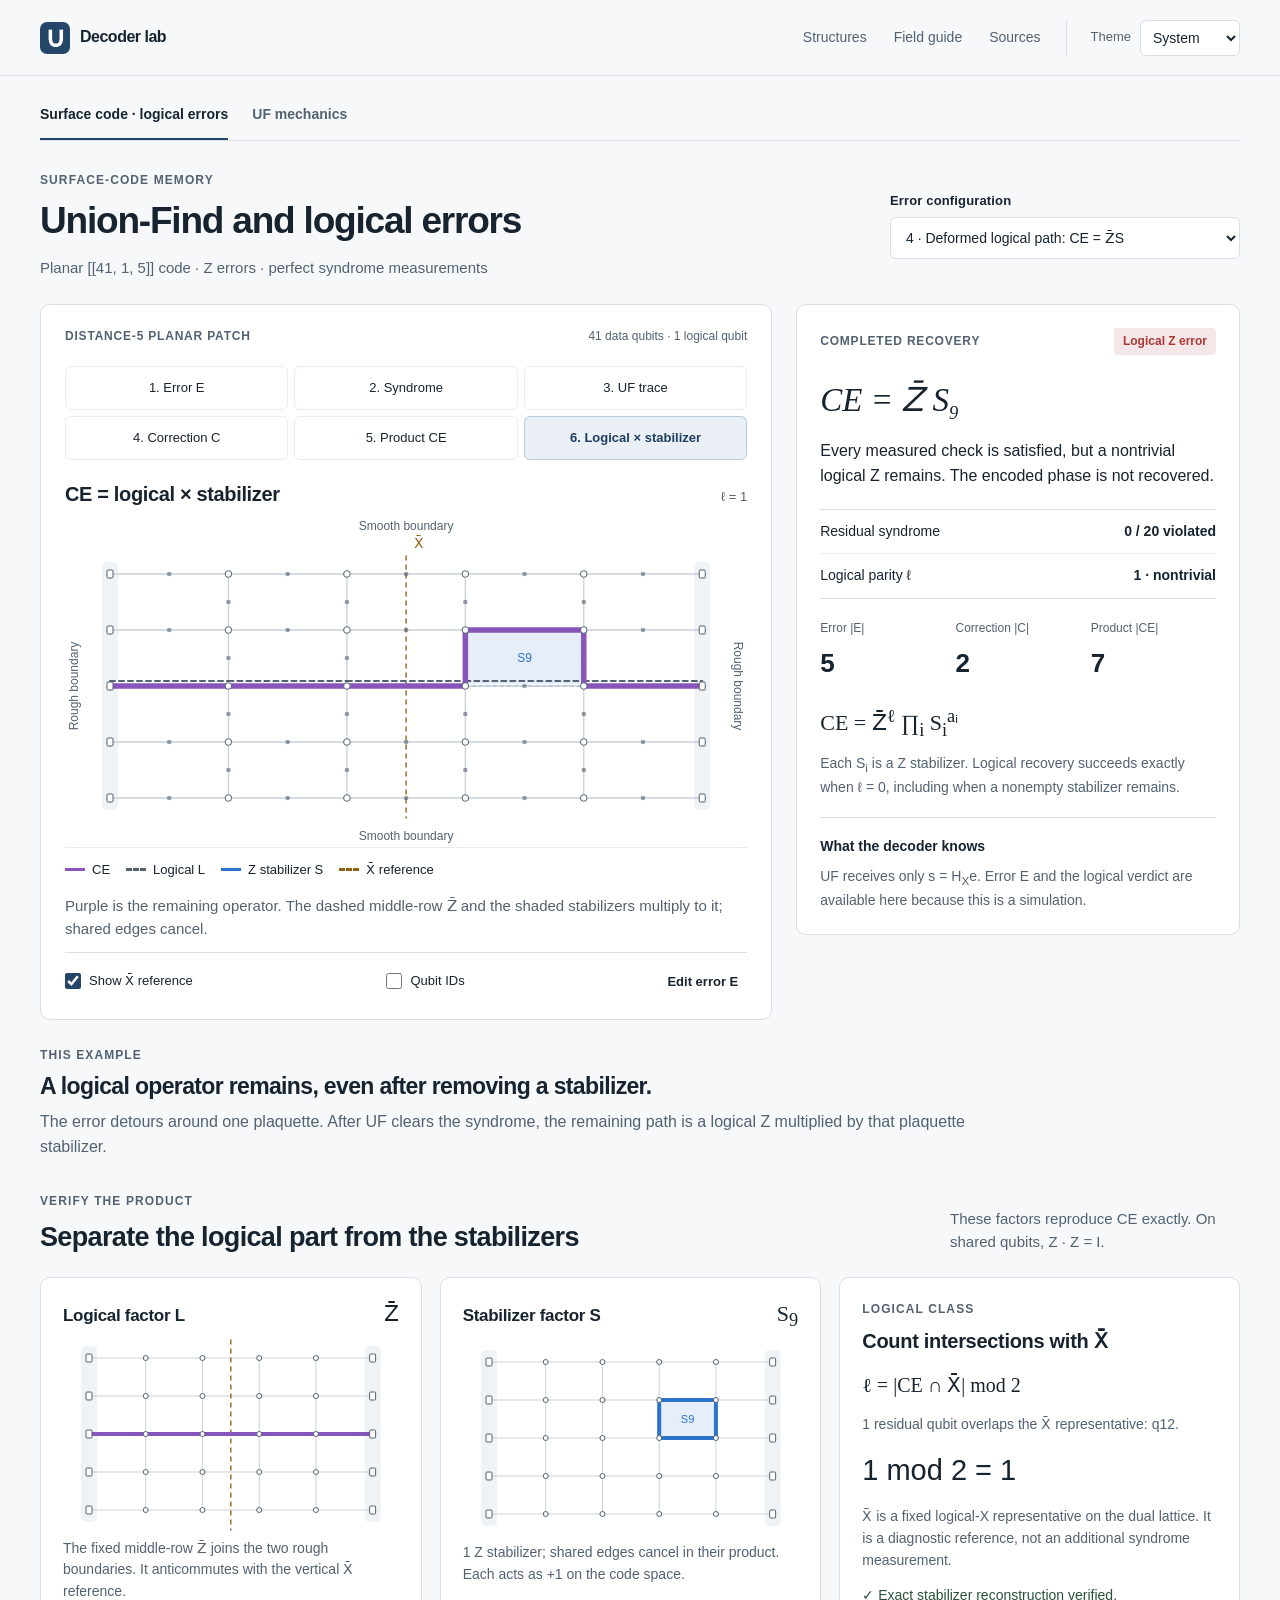
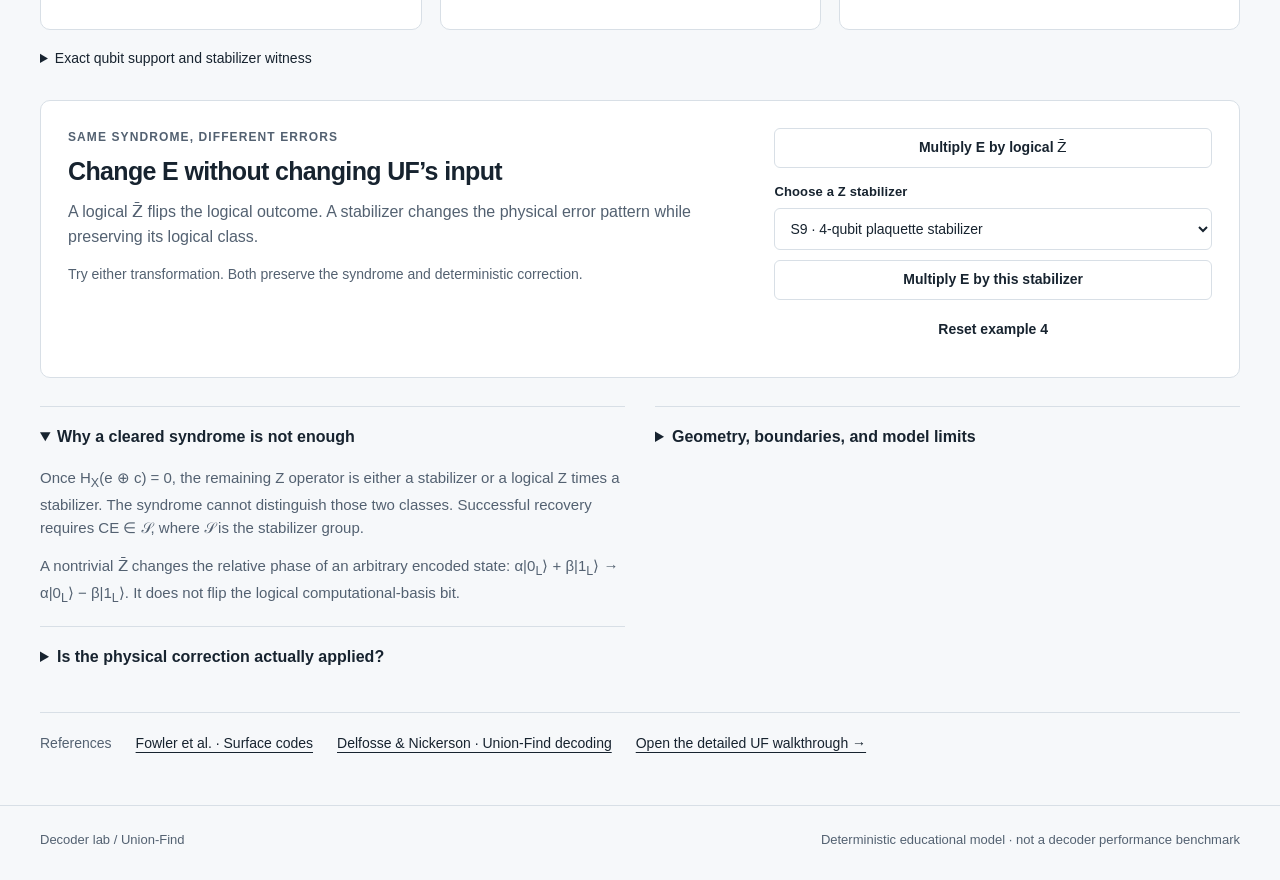
==== commit a30ef520: "Keep surface-code view labels readable on mobile" ====
--- a/index.html
+++ b/index.html
@@ -268,7 +268,7 @@
 .sc-board-panel,.sc-outcome,.sc-factor,.sc-parity,.sc-experiment { background:var(--background); border:1px solid var(--border); border-radius:10px; min-width:0; }
 .sc-board-panel { padding:22px 24px 18px; }
 .sc-views { display:grid; grid-template-columns:repeat(3,1fr); gap:6px; margin:20px 0 22px; }
-.sc-views .btn { background:transparent; border-color:var(--subtle-border); min-width:0; padding:8px 5px; font-size:13px; font-weight:500; }
+.sc-views .btn { background:transparent; border-color:var(--subtle-border); min-width:0; min-height:44px; padding:8px 5px; font-size:13px; font-weight:500; white-space:normal; line-height:1.35; }
 .sc-views .btn[aria-pressed="true"] { background:var(--accent); color:var(--accent-foreground); border-color:var(--accent-border); font-weight:600; }
 .sc-view-heading { display:flex; gap:10px; justify-content:space-between; align-items:baseline; }
 .sc-view-heading h2 { font-size:20px; letter-spacing:-.35px; margin:0; }
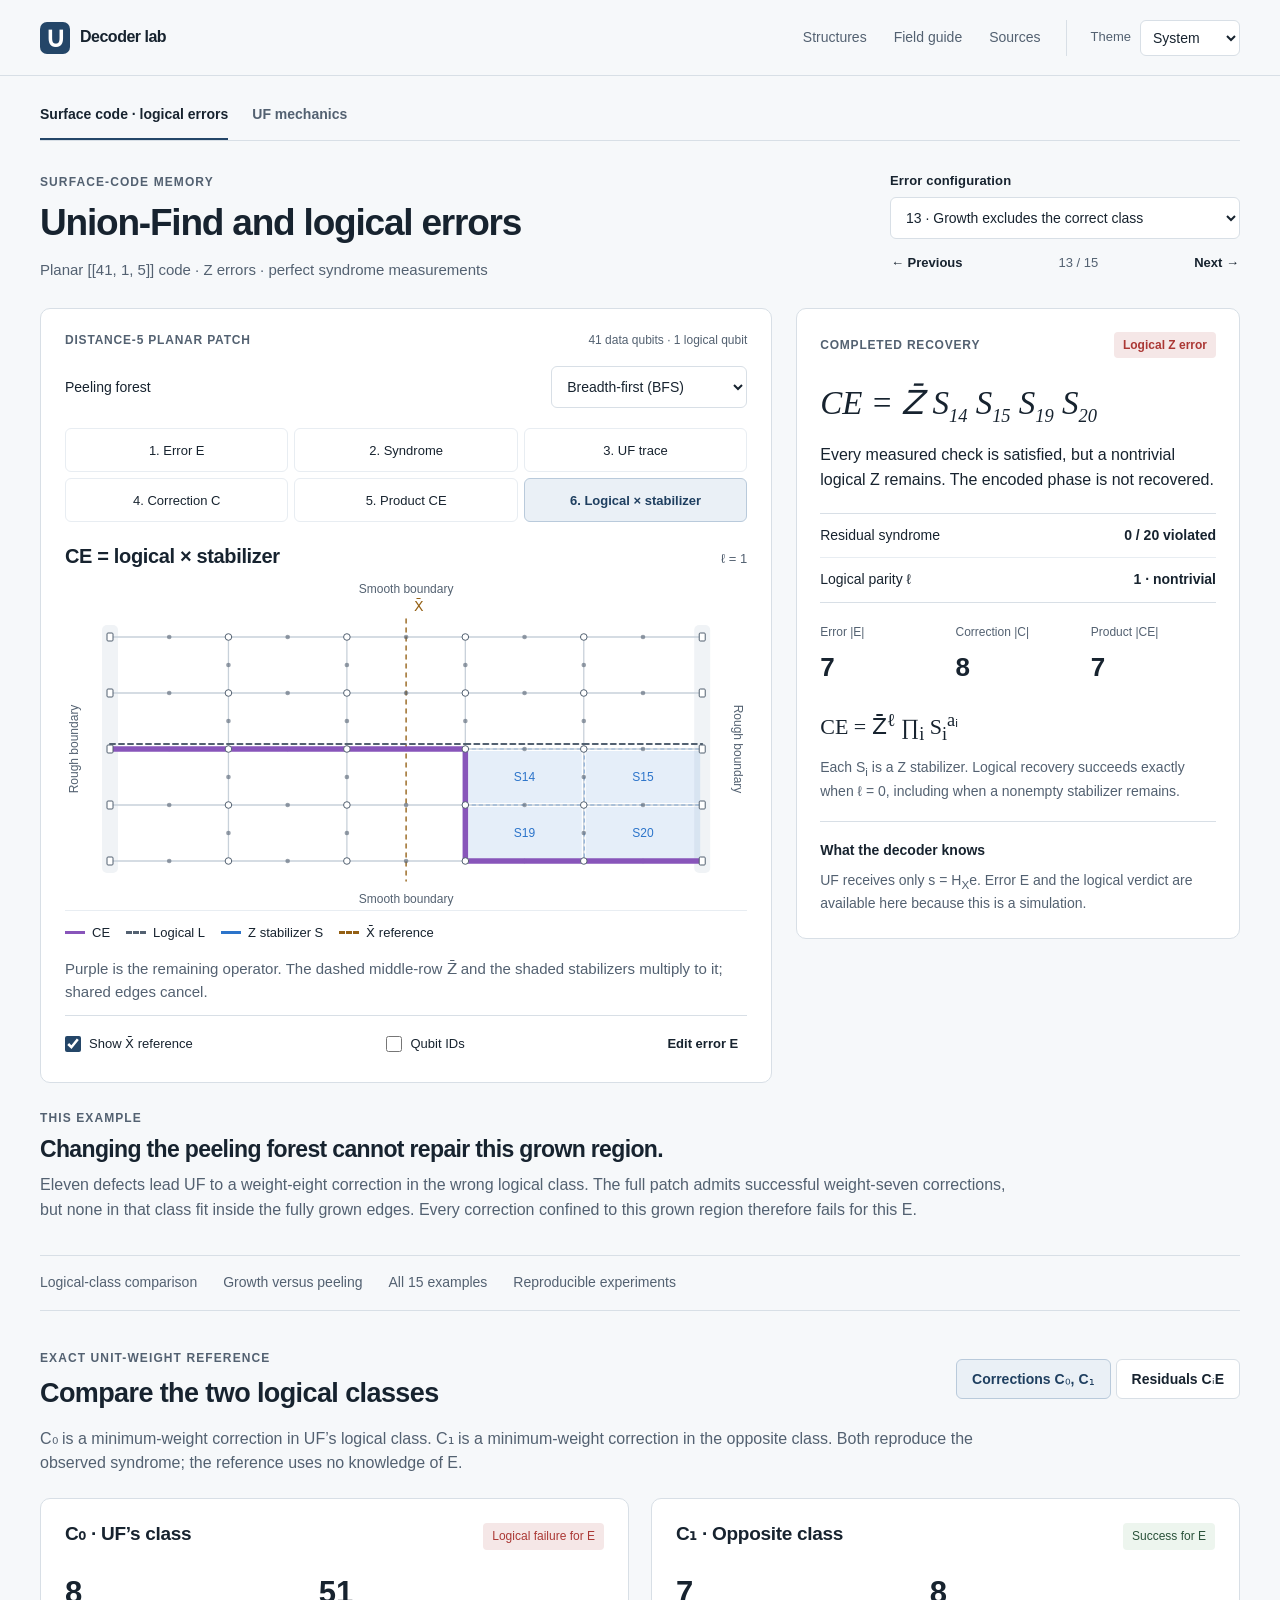
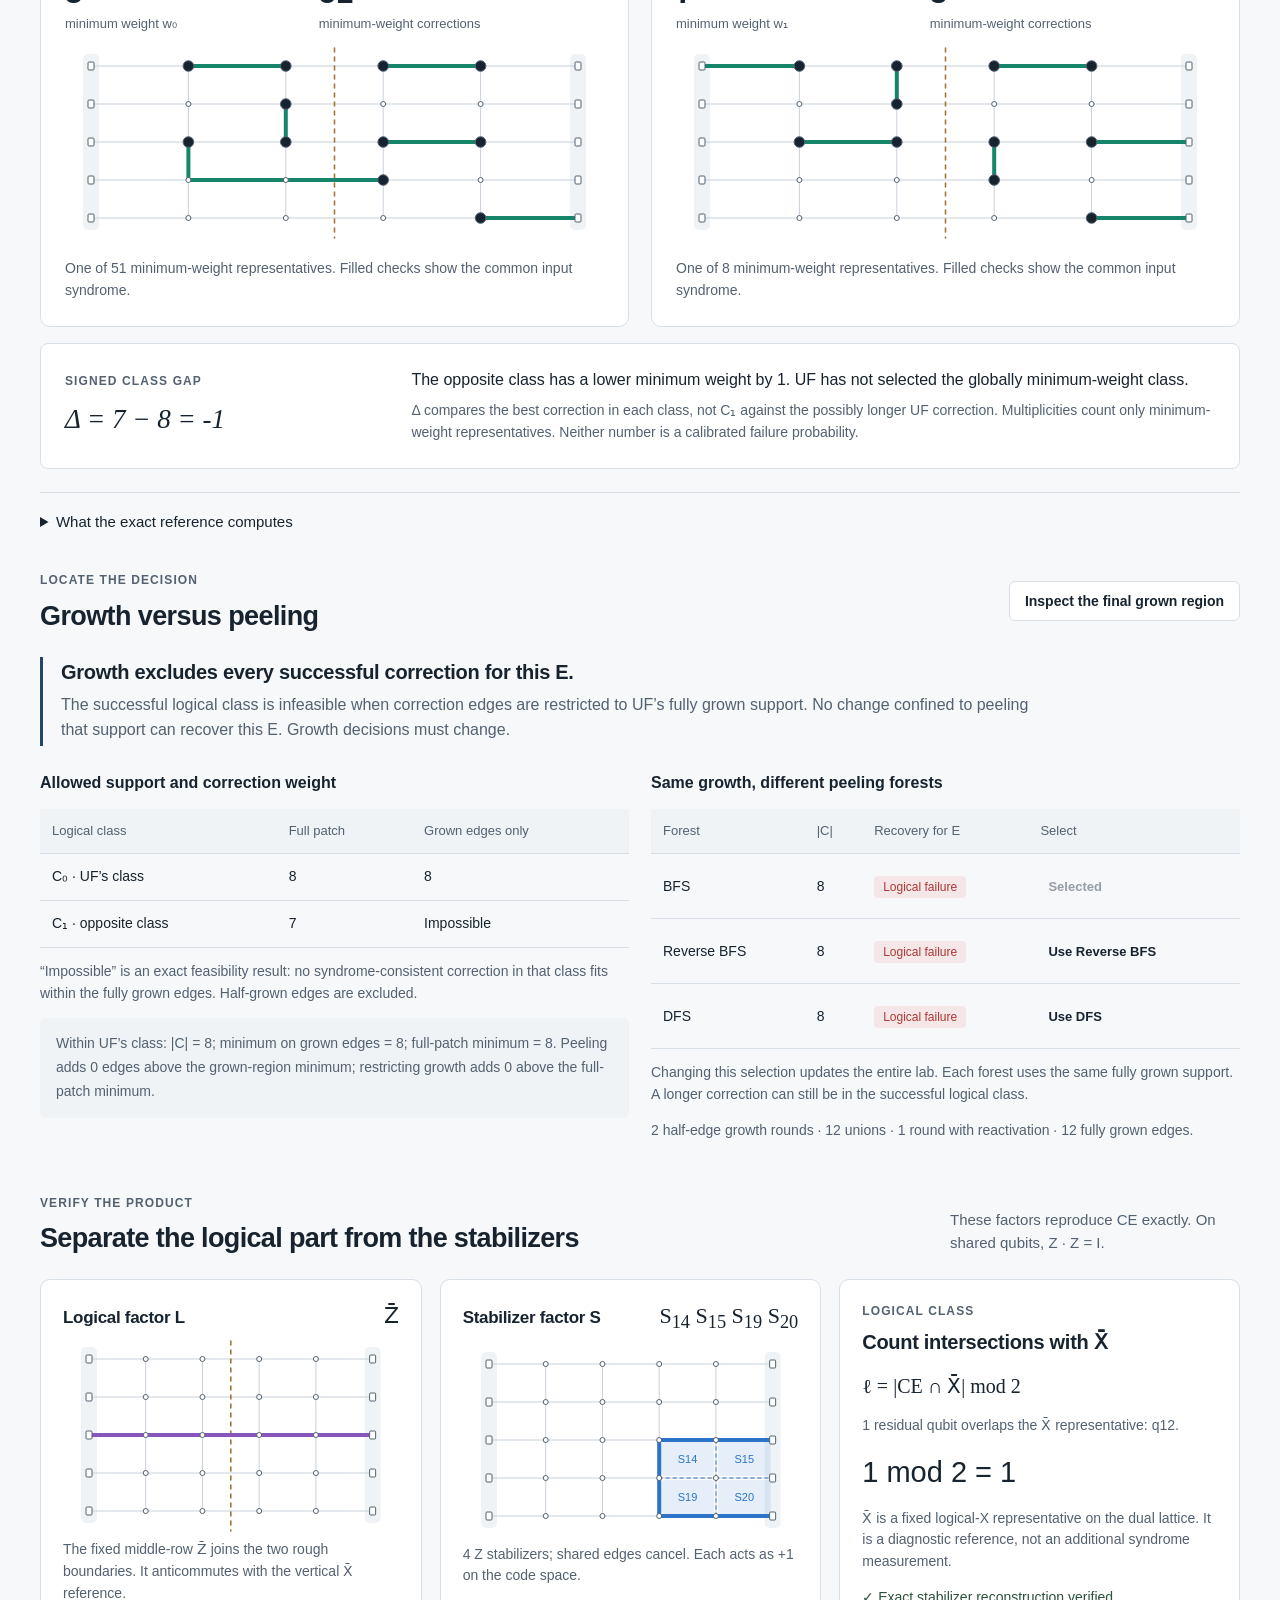
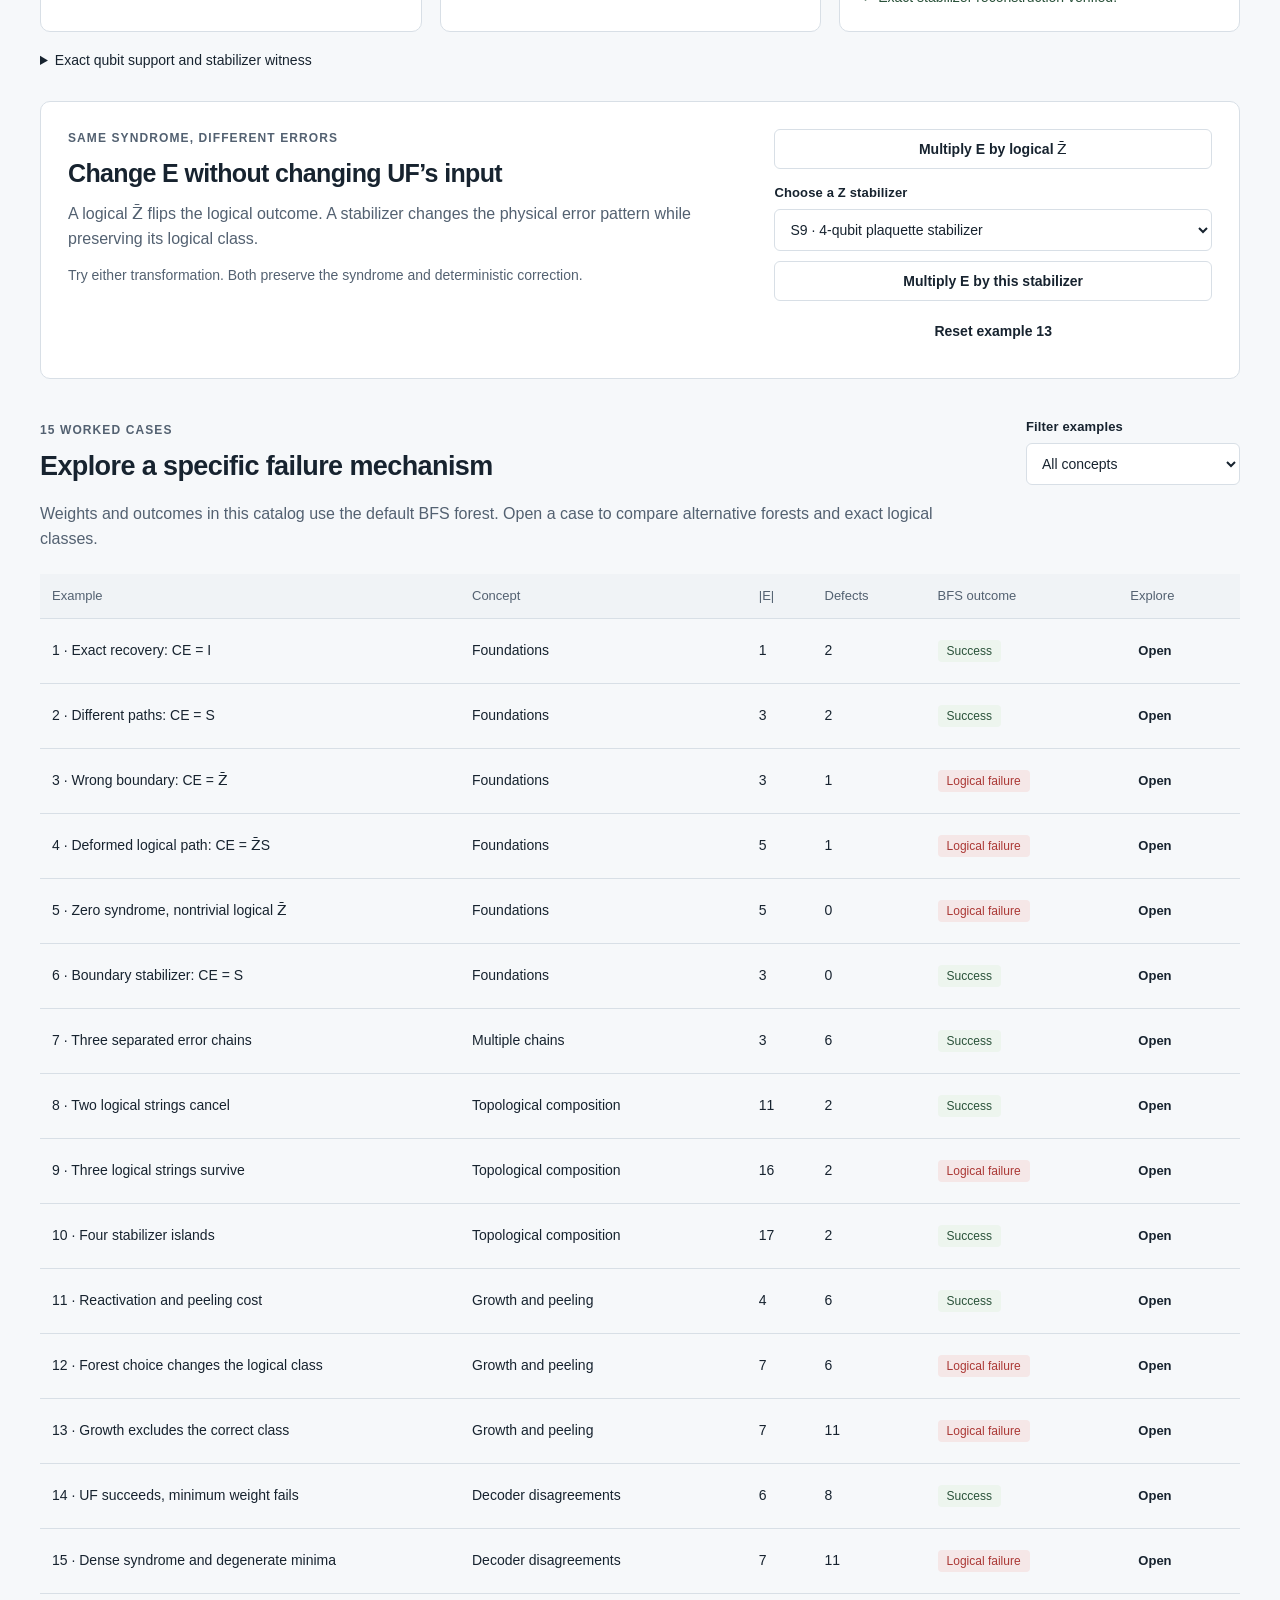
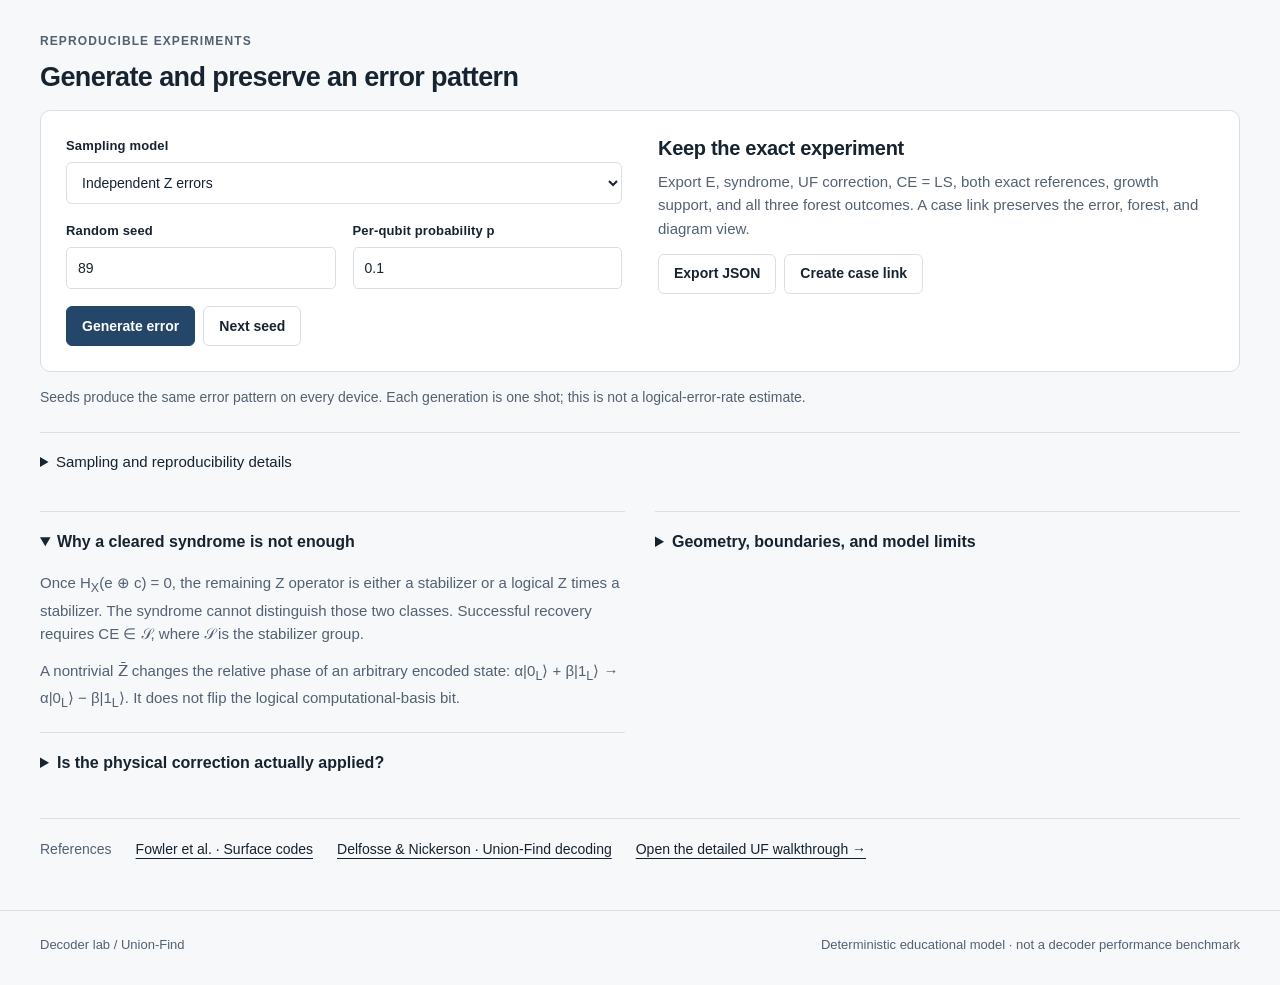
==== commit 601cc73a: "Add advanced logical-error cases and exact class comparisons Expand the surface-code lab to 15 worke" ====
--- a/index.html
+++ b/index.html
@@ -351,14 +351,85 @@
 @media(max-width:500px) { .lab-switch { gap:20px; padding-top:12px; } .lab-switch a { font-size:13px; } .sc-heading { padding-top:23px; } .sc-heading h1 { font-size:31px; letter-spacing:-.8px; } .sc-heading p { font-size:14px; } .sc-board-panel { padding:17px 12px; } .sc-views { grid-template-columns:repeat(2,1fr); margin-top:16px; } .sc-views .btn { font-size:13px; } .sc-view-heading { flex-wrap:wrap; gap:5px; } .sc-view-heading h2 { font-size:18px; } .sc-factor-grid { grid-template-columns:1fr; } .sc-factor,.sc-parity { padding:20px; } .sc-parity { grid-column:auto; } .sc-example-story h2 { font-size:22px; } .sc-outcome { padding:20px; } .sc-experiment { padding:22px 18px; } .sc-experiment h2 { font-size:23px; } .sc-supports { grid-template-columns:1fr; } .sc-display-options { gap:5px 14px; justify-content:start; } .sc-view-note { font-size:14px; } .sc-legend { font-size:12px; } .sc-product { font-size:32px; } }
 @media print { .lab-switch,.sc-views,.sc-display-options,.sc-editor,.sc-transform-controls,#sc-trace-controls { display:none!important; } .sc-layout { grid-template-columns:1.5fr 1fr; } .sc-heading h1 { font-size:28px; } .sc-factor-grid { grid-template-columns:1fr 1fr; } .sc-factor,.sc-parity,.sc-experiment { break-inside:avoid; } .sc-heading { padding:16px 0; } }
 @media print { :root,:root[data-theme="dark"] { --sc-error:#b65021; --sc-error-soft:#faeee8; } }
+
+/* Research tools share one quiet grid; color is reserved for operators/outcomes. */
+.sc-case-navigation { display:flex; align-items:center; justify-content:space-between; gap:8px; margin-top:4px; }
+.sc-case-navigation .btn { font-size:13px; padding:5px 0; }
+.sc-case-navigation span { color:var(--muted-foreground); font-size:13px; font-variant-numeric:tabular-nums; }
+.sc-strategy { display:flex; gap:12px; align-items:center; justify-content:space-between; margin-top:17px; font-size:14px; }
+.sc-strategy .form-select { width:auto; max-width:65%; min-width:0; font-size:14px; }
+.sc-section-nav { display:flex; flex-wrap:wrap; gap:10px 26px; border-top:1px solid var(--border); border-bottom:1px solid var(--border); padding:16px 0; font-size:14px; }
+.sc-section-nav a { color:var(--muted-foreground); text-decoration:none; }
+.sc-section-nav a:hover { color:var(--foreground); text-decoration:underline; }
+.sc-research-section { margin:38px 0; scroll-margin-top:24px; }
+.sc-research-section .section-heading { align-items:center; flex-wrap:wrap; gap:18px; margin-bottom:17px; }
+.sc-research-section .section-heading h2 { font-size:27px; letter-spacing:-.6px; }
+.sc-section-intro { max-width:940px; color:var(--muted-foreground); font-size:16px; margin-bottom:22px; }
+.sc-reference-toggle { display:flex; flex-wrap:wrap; gap:5px; }
+.sc-reference-toggle .btn { font-size:14px; white-space:normal; }
+.sc-reference-toggle .btn[aria-pressed="true"] { background:var(--accent); color:var(--accent-foreground); border-color:var(--accent-border); }
+.sc-reference-grid,.sc-growth-layout,.sc-sampling-grid { display:grid; grid-template-columns:repeat(2,minmax(0,1fr)); gap:22px; }
+.sc-reference-card { background:var(--background); border:1px solid var(--border); border-radius:10px; padding:24px; min-width:0; }
+.sc-reference-card h3 { margin:0; font-size:19px; }
+.sc-reference-card .sc-factor-heading { flex-wrap:wrap; gap:8px; }
+.sc-reference-card svg { display:block; width:100%; margin:12px 0; }
+.sc-reference-card p { margin-bottom:0; }
+.sc-reference-numbers { display:grid; grid-template-columns:1fr 1.2fr; gap:16px; margin-top:24px; }
+.sc-reference-numbers>div { display:flex; flex-direction:column; gap:3px; }
+.sc-reference-numbers strong { font-size:31px; line-height:1.2; font-weight:550; font-variant-numeric:tabular-nums; overflow-wrap:anywhere; }
+.sc-reference-numbers span { font-size:13px; color:var(--muted-foreground); }
+.sc-gap { display:grid; grid-template-columns:minmax(220px,.8fr) 2fr; gap:25px; padding:24px; border:1px solid var(--border); border-radius:8px; margin-top:16px; background:var(--background); }
+.sc-gap strong { display:block; font:italic 27px/1.4 Georgia,serif; margin-top:9px; }
+.sc-gap p { margin:0; }
+.sc-gap p+p { margin-top:8px; }
+.sc-method { border-top:1px solid var(--border); padding-top:17px; margin-top:23px; font-size:15px; }
+.sc-method summary,.sc-clusters summary { cursor:pointer; }
+.sc-method>div { max-width:970px; margin-top:17px; color:var(--muted-foreground); }
+.sc-method p:last-child { margin-bottom:0; }
+.sc-diagnosis { border-left:3px solid var(--primary); padding:3px 0 3px 18px; margin:25px 0; max-width:1000px; }
+.sc-diagnosis h3 { font-size:20px; margin-bottom:9px; }
+.sc-diagnosis p { margin:0; color:var(--muted-foreground); font-size:16px; }
+.sc-growth-layout>div,.sc-sampling-grid>div { min-width:0; }
+.sc-table-scroll { max-width:100%; overflow-x:auto; margin-bottom:13px; }
+#logical-lab table { width:100%; border-collapse:collapse; font-size:14px; text-align:left; }
+#logical-lab caption { text-align:left; color:var(--foreground); font-size:16px; font-weight:600; padding:0 0 14px; }
+#logical-lab th { color:var(--muted-foreground); font-size:13px; font-weight:500; background:var(--muted); }
+#logical-lab th,#logical-lab td { padding:12px 12px; border-bottom:1px solid var(--border); vertical-align:middle; font-variant-numeric:tabular-nums; }
+#logical-lab td .btn { padding:5px 7px; font-size:13px; white-space:normal; }
+.sc-cost-note { background:var(--muted); border-radius:6px; padding:14px 16px; color:var(--muted-foreground); font-size:14px; line-height:1.7; }
+.sc-catalog-table { min-width:710px; }
+.sc-catalog-table td:first-child { width:35%; font-weight:500; }
+.sc-trace-jumps { display:flex; flex-wrap:wrap; align-items:center; gap:4px 12px; border-top:1px solid var(--border); padding-top:7px; font-size:13px; }
+.sc-trace-jumps .btn { font-size:13px; padding:6px 0; }
+.sc-trace-metrics { display:grid; grid-template-columns:repeat(3,1fr); gap:10px; padding:15px 0; }
+.sc-trace-metrics>div { display:flex; flex-direction:column; gap:4px; }
+.sc-trace-metrics strong { font-size:24px; font-weight:550; }
+.sc-trace-metrics span { font-size:12px; color:var(--muted-foreground); }
+.sc-clusters { font-size:14px; margin-bottom:16px; }
+.sc-clusters .sc-table-scroll { margin-top:15px; }
+.sc-clusters td:first-child { max-width:130px; overflow-wrap:anywhere; }
+.sc-sampling-grid { background:var(--background); padding:25px; border:1px solid var(--border); border-radius:10px; gap:36px; }
+.sc-sample-form { display:grid; grid-template-columns:1fr 1fr; align-items:end; gap:17px; }
+.sc-sample-form>div:first-child,.sc-sample-actions { grid-column:1/-1; }
+.sc-sample-actions,.sc-preserve>div { display:flex; flex-wrap:wrap; gap:8px; }
+.sc-preserve h3 { font-size:20px; margin-bottom:10px; }
+.sc-preserve p { color:var(--muted-foreground); font-size:15px; }
+#logical-lab .form-control { display:block; width:100%; min-height:42px; background:var(--background); color:var(--foreground); border:1px solid var(--border); border-radius:5px; padding:9px 11px; font:inherit; font-size:14px; box-sizing:border-box; }
+#sc-share-label { margin-top:16px; }
+#sc-share-url { font:13px/1.5 ui-monospace,monospace!important; }
+#sc-sample-status { margin-top:15px; color:var(--muted-foreground); }
+@media(max-width:850px) { .sc-growth-layout,.sc-sampling-grid { grid-template-columns:1fr; } .sc-gap { grid-template-columns:1fr; gap:12px; } .sc-reference-card { padding:20px; } }
+@media(max-width:600px) { .sc-reference-grid { grid-template-columns:1fr; gap:15px; } .sc-research-section { margin:30px 0; } .sc-research-section .section-heading h2 { font-size:23px; } .sc-section-nav { gap:10px 20px; } .sc-sampling-grid { padding:20px 16px; } .sc-gap { padding:20px; } .sc-growth-layout table { min-width:355px; } .sc-strategy .form-select { font-size:13px; } }
+@media print { .sc-case-navigation,.sc-section-nav,.sc-reference-toggle,.sc-trace-jumps,.sc-preserve,.sc-sample-form,#sc-catalog,#sc-sampling,#sc-inspect-growth,.sc-strategy { display:none!important; } .sc-reference-grid { grid-template-columns:1fr 1fr; } .sc-reference-card,.sc-gap { break-inside:avoid; } }
 </style></head><body><a class="skip-link" href="#main-content">Skip to decoder</a><header class="site-header"><a class="brand" href="#"><span class="brand-symbol">∪</span> Decoder lab</a><div class="header-actions"><nav aria-label="Page"><a href="#structures">Structures</a><a href="#field-guide">Field guide</a><a href="#sources">Sources</a></nav><div class="theme-control"><label for="theme-select">Theme</label><select id="theme-select"><option value="system">System</option><option value="light">Light</option><option value="dark">Dark</option></select></div></div></header><main id="main-content"><nav class="lab-switch" aria-label="Choose a lab"><a href="#logical-lab" data-lab-mode="logical" aria-current="page">Surface code · logical errors</a><a href="#walkthrough" data-lab-mode="walkthrough">UF mechanics</a></nav><section id="logical-lab" aria-label="Surface-code logical recovery">
   <div class="sc-heading">
     <div><div class="eyebrow">SURFACE-CODE MEMORY</div><h1>Union-Find and logical errors</h1><p>Planar [[41, 1, 5]] code · Z errors · perfect syndrome measurements</p></div>
-    <div class="sc-example"><label class="form-label" for="sc-example">Error configuration</label><select class="form-select" id="sc-example"></select></div>
+    <div class="sc-example"><label class="form-label" for="sc-example">Error configuration</label><select class="form-select" id="sc-example"></select><div class="sc-case-navigation"><button class="btn btn-ghost" id="sc-previous-example" aria-label="Previous example">← Previous</button><span id="sc-case-position"></span><button class="btn btn-ghost" id="sc-next-example" aria-label="Next example">Next →</button></div></div>
   </div>
   <div class="sc-layout">
     <section class="sc-board-panel" aria-label="Surface-code patch">
       <div class="surface-heading"><span>DISTANCE-5 PLANAR PATCH</span><span class="model-tag">41 data qubits · 1 logical qubit</span></div>
+      <div class="sc-strategy"><label for="sc-forest">Peeling forest</label><select id="sc-forest" class="form-select"><option value="bfs">Breadth-first (BFS)</option><option value="reverse-bfs">Reverse breadth-first</option><option value="dfs">Depth-first (DFS)</option></select></div>
       <div class="sc-views" role="group" aria-label="Choose a decoding view">
         <button class="btn" data-sc-view="error" aria-pressed="false">1. Error E</button>
         <button class="btn" data-sc-view="syndrome" aria-pressed="false">2. Syndrome</button>
@@ -374,6 +445,9 @@
         <div class="sc-trace-caption"><strong id="sc-trace-title"></strong><span id="sc-trace-count"></span></div>
         <input type="range" id="sc-trace-scrub" class="form-range" min="0" max="1" value="0" aria-label="Surface-code UF step">
         <div class="sc-trace-buttons"><button class="btn" id="sc-trace-start">Start</button><button class="btn" id="sc-trace-back">Back</button><button class="btn" id="sc-trace-play" aria-pressed="false">Play</button><button class="btn btn-primary" id="sc-trace-next">Next</button><button class="btn btn-ghost" id="sc-trace-end">Final correction</button></div>
+        <div class="sc-trace-jumps"><span>Jump to</span><button class="btn btn-ghost" id="sc-jump-merge">First merge</button><button class="btn btn-ghost" id="sc-jump-reactivate">Reactivation</button><button class="btn btn-ghost" id="sc-jump-forest">Forest</button></div>
+        <div class="sc-trace-metrics" id="sc-trace-metrics"></div>
+        <details class="sc-clusters"><summary>Live clusters and their stopping conditions</summary><div class="sc-table-scroll"><table><thead><tr><th scope="col">Cluster</th><th scope="col">Defects</th><th scope="col">Vertices</th><th scope="col">Growth</th></tr></thead><tbody id="sc-cluster-rows"></tbody></table></div><p class="sc-secondary">Counts refer to original defects in each cluster. Peeling updates the separate residual syndrome. Boundary contact permits a cluster to stop even with odd parity.</p></details>
       </div>
       <div class="sc-display-options"><label class="form-check"><input type="checkbox" class="form-check-input" id="sc-cut" checked> Show X̄ reference</label><label class="form-check"><input type="checkbox" class="form-check-input" id="sc-ids"> Qubit IDs</label><button class="btn btn-ghost" id="sc-edit" aria-pressed="false">Edit error E</button></div>
       <div id="sc-editor" class="sc-editor" hidden><p>Click a data-qubit edge to toggle a Z error, or use the selector. The correction is recomputed from the syndrome.</p><div class="sc-editor-row"><div><label class="form-label" for="sc-qubit">Data qubit</label><select class="form-select" id="sc-qubit"></select></div><button class="btn" id="sc-toggle-qubit">Toggle Z</button><button class="btn" id="sc-clear">Clear E</button></div></div>
@@ -392,6 +466,25 @@
 
   <div class="sc-example-story"><span class="eyebrow">THIS EXAMPLE</span><h2 id="sc-example-title"></h2><p id="sc-example-note"></p></div>
 
+  <nav class="sc-section-nav" aria-label="Research tools"><a href="#sc-comparison">Logical-class comparison</a><a href="#sc-growth">Growth versus peeling</a><a href="#sc-catalog">All 15 examples</a><a href="#sc-sampling">Reproducible experiments</a></nav>
+
+  <section class="sc-research-section" id="sc-comparison" aria-label="Exact logical-class comparison">
+    <div class="section-heading"><div><div class="eyebrow">EXACT UNIT-WEIGHT REFERENCE</div><h2>Compare the two logical classes</h2></div><div class="sc-reference-toggle" role="group" aria-label="Reference diagram"><button class="btn" data-sc-reference="correction" aria-pressed="true">Corrections C₀, C₁</button><button class="btn" data-sc-reference="residual" aria-pressed="false">Residuals CᵢE</button></div></div>
+    <p class="sc-section-intro">C₀ is a minimum-weight correction in UF’s logical class. C₁ is a minimum-weight correction in the opposite class. Both reproduce the observed syndrome; the reference uses no knowledge of E.</p>
+    <div class="sc-reference-grid">
+      <article class="sc-reference-card"><div class="sc-factor-heading"><h3>C₀ · UF’s class</h3><span class="sc-badge" id="sc-ref-0-outcome"></span></div><div class="sc-reference-numbers"><div><strong id="sc-ref-0-weight"></strong><span>minimum weight w₀</span></div><div><strong id="sc-ref-0-count"></strong><span>minimum-weight corrections</span></div></div><svg id="sc-ref-0-graph" role="img" aria-label="Reference correction in UF's logical class"></svg><p id="sc-ref-0-caption" class="sc-secondary"></p></article>
+      <article class="sc-reference-card"><div class="sc-factor-heading"><h3>C₁ · Opposite class</h3><span class="sc-badge" id="sc-ref-1-outcome"></span></div><div class="sc-reference-numbers"><div><strong id="sc-ref-1-weight"></strong><span>minimum weight w₁</span></div><div><strong id="sc-ref-1-count"></strong><span>minimum-weight corrections</span></div></div><svg id="sc-ref-1-graph" role="img" aria-label="Reference correction in the opposite logical class"></svg><p id="sc-ref-1-caption" class="sc-secondary"></p></article>
+    </div>
+    <div class="sc-gap"><div><span class="eyebrow">SIGNED CLASS GAP</span><strong id="sc-gap-equation"></strong></div><div><p id="sc-gap-note"></p><p class="sc-secondary">Δ compares the best correction in each class, not C₁ against the possibly longer UF correction. Multiplicities count only minimum-weight representatives. Neither number is a calibrated failure probability.</p></div></div>
+    <details class="sc-method"><summary>What the exact reference computes</summary><div><p>For each correction class, minimize |Cᵢ| subject to H<sub>X</sub>cᵢ = s and |Cᵢ ∩ X̄| mod 2 = bᵢ. The two parities differ by one. A row-by-row dynamic program enumerates every allowed horizontal assignment while tracking the vertical frontier and logical parity. It retains one minimum-weight witness and counts all minimum-weight corrections in each class.</p><p>This is an exact reference for this finite, unit-weight graph, implemented without Blossom. It is not maximum-likelihood class decoding, which would sum probabilities over every error in a class. The “success” labels use E after the solve, only as simulation ground truth. Tied witnesses use a fixed traversal order.</p><p id="sc-reference-check" class="sc-secondary"></p></div></details>
+  </section>
+
+  <section class="sc-research-section" id="sc-growth" aria-label="Growth and peeling comparison">
+    <div class="section-heading"><div><div class="eyebrow">LOCATE THE DECISION</div><h2>Growth versus peeling</h2></div><button class="btn" id="sc-inspect-growth">Inspect the final grown region</button></div>
+    <div class="sc-diagnosis"><h3 id="sc-growth-title"></h3><p id="sc-growth-note"></p></div>
+    <div class="sc-growth-layout"><div><div class="sc-table-scroll"><table><caption>Allowed support and correction weight</caption><thead><tr><th scope="col">Logical class</th><th scope="col">Full patch</th><th scope="col">Grown edges only</th></tr></thead><tbody id="sc-growth-rows"></tbody></table></div><p class="sc-secondary">“Impossible” is an exact feasibility result: no syndrome-consistent correction in that class fits within the fully grown edges. Half-grown edges are excluded.</p><div class="sc-cost-note" id="sc-cost-note"></div></div><div><div class="sc-table-scroll"><table><caption>Same growth, different peeling forests</caption><thead><tr><th scope="col">Forest</th><th scope="col">|C|</th><th scope="col">Recovery for E</th><th scope="col">Select</th></tr></thead><tbody id="sc-forest-rows"></tbody></table></div><p class="sc-secondary">Changing this selection updates the entire lab. Each forest uses the same fully grown support. A longer correction can still be in the successful logical class.</p><p class="sc-secondary" id="sc-run-metrics"></p></div></div>
+  </section>
+
   <section class="sc-witness" aria-label="Logical and stabilizer decomposition">
     <div class="section-heading"><div><div class="eyebrow">VERIFY THE PRODUCT</div><h2>Separate the logical part from the stabilizers</h2></div><p>These factors reproduce CE exactly. On shared qubits, Z · Z = I.</p></div>
     <div class="sc-factor-grid">
@@ -407,9 +500,21 @@
     <div class="sc-transform-controls"><button class="btn" id="sc-add-logical">Multiply E by logical Z̄</button><label class="form-label" for="sc-face">Choose a Z stabilizer</label><select id="sc-face" class="form-select"></select><button class="btn" id="sc-add-stabilizer">Multiply E by this stabilizer</button><button class="btn btn-ghost" id="sc-reset-example">Reset selected example</button></div>
   </section>
 
+  <section class="sc-research-section" id="sc-catalog" aria-label="Worked example catalog">
+    <div class="section-heading"><div><div class="eyebrow">15 WORKED CASES</div><h2>Explore a specific failure mechanism</h2></div><div><label class="form-label" for="sc-category">Filter examples</label><select id="sc-category" class="form-select"><option value="all">All concepts</option></select></div></div>
+    <p class="sc-section-intro">Weights and outcomes in this catalog use the default BFS forest. Open a case to compare alternative forests and exact logical classes.</p><div class="sc-table-scroll"><table class="sc-catalog-table"><thead><tr><th scope="col">Example</th><th scope="col">Concept</th><th scope="col">|E|</th><th scope="col">Defects</th><th scope="col">BFS outcome</th><th scope="col">Explore</th></tr></thead><tbody id="sc-catalog-rows"></tbody></table></div>
+  </section>
+
+  <section class="sc-research-section" id="sc-sampling" aria-label="Reproducible error experiments">
+    <div class="section-heading"><div><div class="eyebrow">REPRODUCIBLE EXPERIMENTS</div><h2>Generate and preserve an error pattern</h2></div></div>
+    <div class="sc-sampling-grid"><form id="sc-sample-form" class="sc-sample-form"><div><label class="form-label" for="sc-sample-mode">Sampling model</label><select class="form-select" id="sc-sample-mode"><option value="iid">Independent Z errors</option><option value="fixed">Fixed-weight Z errors</option></select></div><div><label class="form-label" for="sc-seed">Random seed</label><input class="form-control" id="sc-seed" type="number" min="0" max="4294967295" step="1" value="89" required></div><div id="sc-probability-field"><label class="form-label" for="sc-probability">Per-qubit probability p</label><input class="form-control" id="sc-probability" type="number" min="0" max="1" step="any" value="0.1" required></div><div id="sc-weight-field" hidden><label class="form-label" for="sc-sample-weight">Number of errors</label><input class="form-control" id="sc-sample-weight" type="number" min="0" max="41" step="1" value="7" required disabled></div><div class="sc-sample-actions"><button class="btn btn-primary" type="submit">Generate error</button><button class="btn" type="button" id="sc-next-seed">Next seed</button></div></form><div class="sc-preserve"><h3>Keep the exact experiment</h3><p>Export E, syndrome, UF correction, CE = LS, both exact references, growth support, and all three forest outcomes. A case link preserves the error, forest, and diagram view.</p><div><button class="btn" id="sc-export">Export JSON</button><button class="btn" id="sc-share">Create case link</button></div><label class="form-label" for="sc-share-url" id="sc-share-label" hidden>Case link · select and copy</label><input class="form-control" id="sc-share-url" type="text" readonly hidden></div></div>
+    <p id="sc-sample-status" class="sc-equivalence-status" role="status">Seeds produce the same error pattern on every device. Each generation is one shot; this is not a logical-error-rate estimate.</p>
+    <details class="sc-method"><summary>Sampling and reproducibility details</summary><div><p>Independent sampling draws one Bernoulli(p) Z error per data qubit. Fixed-weight sampling selects a subset without replacement; it conditions the weight and is not an independent noise model. The deterministic 32-bit generator uses state ← (1664525 · state + 1013904223) mod 2³². Fixed-weight samples use a Fisher–Yates shuffle in descending qubit order.</p><p>These experiments model a single perfect-syndrome round. They contain no measurement faults, circuit propagation, temporal correlations, or X/Y errors. Curated examples are selected to illustrate mechanisms and cannot establish comparative decoder error rates.</p></div></details>
+  </section>
+
   <section class="sc-notes" aria-label="Surface-code assumptions">
     <details open><summary>Why a cleared syndrome is not enough</summary><div><p>Once H<sub>X</sub>(e ⊕ c) = 0, the remaining Z operator is either a stabilizer or a logical Z times a stabilizer. The syndrome cannot distinguish those two classes. Successful recovery requires CE ∈ 𝒮, where 𝒮 is the stabilizer group.</p><p>A nontrivial Z̄ changes the relative phase of an arbitrary encoded state: α|0<sub>L</sub>⟩ + β|1<sub>L</sub>⟩ → α|0<sub>L</sub>⟩ − β|1<sub>L</sub>⟩. It does not flip the logical computational-basis bit.</p></div></details>
-    <details><summary>Geometry, boundaries, and model limits</summary><div><p>This is an unrotated distance-5 planar CSS code. Its 41 data qubits lie on edges. The 20 measured X checks sit at non-boundary vertices; the 20 Z stabilizers surround faces. Boundary faces have weight 3. The left and right boundaries are rough, allowing Z chains to terminate without a measured endpoint.</p><p>The example uses only Pauli Z errors, perfect syndrome extraction, uniform unit-cost UF growth, and deterministic breadth-first peeling forests. It models one recovery round, without measurement errors, circuit faults, correlations, or time. Outcomes here are exact for the displayed error pattern, not a measured logical error rate.</p><p>Both check matrices have rank 20 and H<sub>X</sub>H<sub>Z</sub><sup>T</sup> = 0, leaving 41 − 20 − 20 = 1 logical qubit. The displayed Z̄ and X̄ overlap on one data qubit and anticommute.</p></div></details>
+    <details><summary>Geometry, boundaries, and model limits</summary><div><p>This is an unrotated distance-5 planar CSS code. Its 41 data qubits lie on edges. The 20 measured X checks sit at non-boundary vertices; the 20 Z stabilizers surround faces. Boundary faces have weight 3. The left and right boundaries are rough, allowing Z chains to terminate without a measured endpoint.</p><p>The example uses only Pauli Z errors, perfect syndrome extraction, uniform unit-cost UF growth, and deterministic BFS, reverse-BFS, or DFS peeling forests. It models one recovery round, without measurement errors, circuit faults, correlations, or time. Outcomes here are exact for the displayed error pattern, not a measured logical error rate.</p><p>Both check matrices have rank 20 and H<sub>X</sub>H<sub>Z</sub><sup>T</sup> = 0, leaving 41 − 20 − 20 = 1 logical qubit. The displayed Z̄ and X̄ overlap on one data qubit and anticommute.</p></div></details>
     <details><summary>Is the physical correction actually applied?</summary><div><p>The display treats C as a Pauli operator for bookkeeping. A controller can instead track C in a Pauli frame and interpret later operations or measurements accordingly. The logical success criterion is still whether the tracked correction and actual error differ by a stabilizer.</p><p>In a real run, the decoder does not know E and cannot use this simulation’s logical verdict. Memory experiments use suitable logical preparation and final readout to assess outcomes; syndrome checks alone do not reveal an arbitrary encoded state.</p></div></details>
   </section>
   <div class="sc-references"><span>References</span><a href="https://arxiv.org/abs/1208.0928" target="_blank" rel="noopener">Fowler et al. · Surface codes</a><a href="https://arxiv.org/abs/1709.06218" target="_blank" rel="noopener">Delfosse &amp; Nickerson · Union-Find decoding</a><a href="#walkthrough">Open the detailed UF walkthrough →</a></div>
@@ -1192,22 +1297,120 @@
     return {graph,error,observed,trace,correction,residual,result};
   }
 
+  // Exact unit-weight reference. Transfer one horizontal row at a time, keeping
+  // the vertical frontier and the intersection parity with the fixed Xbar cut.
+  // For each frontier pair, the check equations allow two horizontal strings.
+  // This minimizes over every syndrome-consistent correction, not just paths
+  // chosen by UF. An optional edge set restricts the same solve to its growth.
+  function minimumCorrections(patch,bits,allowedEdges) {
+    if(bits.length!==patch.nodes.length || bits.some(b=>b!==0&&b!==1)) throw new Error('Invalid syndrome.');
+    const d=patch.d,width=1<<(d-1),states=width*2,allH=(1<<d)-1;
+    const pop=Array.from({length:1<<d},(_,i)=>{let n=0;for(;i;i&=i-1)n++;return n;});
+    const allowed=allowedEdges===undefined?null:new Set(allowedEdges);
+    let costs=Array(states).fill(Infinity),counts=Array(states).fill(0n);
+    costs[0]=0;counts[0]=1n;
+    const history=[];
+    for(let row=0;row<d;row++) {
+      let s=0,allowH=0,allowV=0;
+      for(let j=0;j<d-1;j++)s|=bits[row*(d-1)+j]<<j;
+      for(let j=0;j<d;j++)if(!allowed||allowed.has(patch.edge('h',j,row)))allowH|=1<<j;
+      if(row<d-1)for(let j=0;j<d-1;j++)if(!allowed||allowed.has(patch.edge('v',j+1,row)))allowV|=1<<j;
+      const horizontal=Array.from({length:width},(_,t)=>{let h=0,b=0;for(let j=1;j<d;j++){b^=(t>>(j-1))&1;h|=b<<j;}return h;});
+      const next=Array(states).fill(Infinity),ways=Array(states).fill(0n),previous=Array(states).fill(-1),hs=Array(states).fill(0);
+      for(let up=0;up<width;up++)for(let down=0;down<(row===d-1?1:width);down++) {
+        if(down&~allowV)continue;
+        const base=horizontal[s^up^down];
+        for(const h of [base,base^allH]) {
+          if(h&~allowH)continue;
+          const weight=pop[h]+pop[down],cross=(h>>Math.floor(d/2))&1;
+          for(let parity=0;parity<2;parity++) {
+            const old=up*2+parity;if(!Number.isFinite(costs[old]))continue;
+            const state=down*2+(parity^cross),cost=costs[old]+weight;
+            if(cost<next[state]){next[state]=cost;ways[state]=counts[old];previous[state]=old;hs[state]=h;}
+            else if(cost===next[state])ways[state]+=counts[old];
+          }
+        }
+      }
+      history.push({previous,hs});costs=next;counts=ways;
+    }
+    const sectors=[0,1].map(parity=>{
+      if(!Number.isFinite(costs[parity]))return {parity,weight:null,count:'0',correction:[]};
+      let state=parity;const correction=[];
+      for(let row=d-1;row>=0;row--) {
+        const h=history[row].hs[state],down=state>>1;
+        for(let j=0;j<d;j++)if(h&(1<<j))correction.push(patch.edge('h',j,row));
+        if(row<d-1)for(let j=0;j<d-1;j++)if(down&(1<<j))correction.push(patch.edge('v',j+1,row));
+        state=history[row].previous[state];
+      }
+      correction.sort((a,b)=>a-b);
+      if(correction.length!==costs[parity] || syndrome(patch,correction).some((v,i)=>v!==bits[i]) || cutParity(patch,correction)!==parity)throw new Error('Exact reference witness failed.');
+      return {parity,weight:costs[parity],count:counts[parity].toString(),correction};
+    });
+    return {sectors,restricted:!!allowed,method:'row-frontier dynamic programming',unitWeights:true};
+  }
+
+  const cutParity=(patch,chain)=>chain.filter(id=>patch.logicalX.includes(id)).length%2;
+
+  function analyze(patch,data,forestStrategy='bfs') {
+    const exact=minimumCorrections(patch,data.observed),grown=minimumCorrections(patch,data.observed,data.trace.fullEdges);
+    const parity=cutParity(patch,data.correction),truth=cutParity(patch,data.error);
+    const variants=['bfs','reverse-bfs','dfs'].map(strategy=>{
+      const d=strategy===forestStrategy?data:decode(patch,data.error,strategy);
+      if(d.trace.fullEdges.join(',')!==data.trace.fullEdges.join(','))throw new Error('Forest changed grown support.');
+      return {strategy,correction:d.correction,residual:d.residual,logical:d.result.logical,parity:cutParity(patch,d.correction),forest:d.trace.forest};
+    });
+    const frames=data.trace.frames.filter(f=>!f.micro);
+    return {exact,grown,parity,truth,variants,gap:exact.sectors[parity^1].weight-exact.sectors[parity].weight,
+      peelingExcess:data.correction.length-grown.sectors[parity].weight,
+      growthPenalty:grown.sectors[parity].weight-exact.sectors[parity].weight,
+      correctClassInGrowth:grown.sectors[truth].weight!==null,
+      rounds:Math.max(...frames.map(f=>f.tick)),reactivations:frames.filter(f=>f.reactivated).length,
+      unions:frames.filter(f=>f.action==='merge').reduce((n,f)=>n+f.operations.filter(o=>!o.same).length,0)};
+  }
+
+  function sample(patch,{seed=1,mode='iid',p=.1,weight=5}={}) {
+    if(!Number.isInteger(seed)||seed<0||seed>4294967295)throw new Error('Seed must be an integer from 0 to 4294967295.');
+    let state=seed>>>0;
+    const random=()=>{state=(Math.imul(state,1664525)+1013904223)>>>0;return state/4294967296;};
+    if(mode==='iid'){
+      if(!Number.isFinite(p)||p<0||p>1)throw new Error('Use a probability between 0 and 1.');
+      return patch.edges.filter(()=>random()<p).map(e=>e.id);
+    }
+    if(mode!=='fixed'||!Number.isInteger(weight)||weight<0||weight>patch.n)throw new Error('Use a valid fixed error weight.');
+    const ids=patch.edges.map(e=>e.id);
+    for(let i=ids.length-1;i>0;i--){const j=Math.floor(random()*(i+1));[ids[i],ids[j]]=[ids[j],ids[i]];}
+    return ids.slice(0,weight).sort((a,b)=>a-b);
+  }
+
   function examples(patch) {
     const h=(x,y)=>patch.edge('h',x,y),v=(x,y)=>patch.edge('v',x,y);
     const m=Math.floor(patch.d/2),right=Array.from({length:patch.d-m},(_,i)=>h(m+i,m));
     const detourFace=patch.faces.find(f=>f.col===m+1 && f.row===m-1);
     const successFace=patch.faces.find(f=>f.col===m && f.row===m-1);
     const boundaryFace=patch.faces.find(f=>f.col===0 && f.row===m-1);
-    return [
+    const basic=[
       {id:'exact',name:'1 · Exact recovery: CE = I',error:[h(m,m)],title:'The correction cancels the error.',note:'One Z error creates two neighboring X-check defects. UF returns the same single-qubit Z, so both copies cancel.'},
       {id:'stabilizer',name:'2 · Different paths: CE = S',error:xor([h(m,m)],successFace.edges),title:'Different physical paths can recover the same logical state.',note:'The actual error takes a three-edge detour. The one-edge correction leaves a plaquette stabilizer, which acts as identity on the code space.'},
       {id:'logical',name:'3 · Wrong boundary: CE = Z̄',error:right,title:'A shorter correction can leave a logical error.',note:'The error reaches the right rough boundary, but its defect is closer to the left. UF chooses the left path; together they span the patch.'},
       {id:'dressed',name:'4 · Deformed logical path: CE = Z̄S',error:xor(right,detourFace.edges),title:'A logical operator remains, even after removing a stabilizer.',note:'The error detours around one plaquette. After UF clears the syndrome, the remaining path is a logical Z multiplied by that plaquette stabilizer.'},
       {id:'invisible',name:'5 · Zero syndrome, nontrivial logical Z̄',error:patch.logicalZ.slice(),title:'A logical error can produce no detection events.',note:'A complete rough-to-rough Z string flips no measured X check. UF receives an empty syndrome and returns C = I.'},
       {id:'boundary',name:'6 · Boundary stabilizer: CE = S',error:boundaryFace.edges.slice(),title:'Touching a boundary does not by itself imply failure.',note:'This three-qubit chain returns to the same rough boundary. It is a boundary Z stabilizer, with zero syndrome and no logical effect.'}
+    ].map(e=>({...e,group:'Foundations'}));
+    if(patch.d!==5)return basic;
+    const row=y=>Array.from({length:patch.d},(_,x)=>h(x,y));
+    return [...basic,
+      {id:'independent',group:'Multiple chains',name:'7 · Three separated error chains',error:[h(1,0),h(3,4),v(2,2)],title:'Several clusters can finish independently.',note:'Three isolated Z errors create six defects. Each neighboring pair becomes even without a global merger. Inspect the live cluster table to see each pair stop growing.'},
+      {id:'two-strings',group:'Topological composition',name:'8 · Two logical strings cancel',error:xor(row(1),row(3),[h(2,2)]),title:'Two nontrivial strings can have a trivial combined effect.',note:'Two complete rough-to-rough strings are hidden from the syndrome. UF corrects the one visible central error. The two remaining strings multiply to ten face stabilizers: Z̄² = I, so the logical state is recovered despite a weight-10 residual.'},
+      {id:'three-strings',group:'Topological composition',name:'9 · Three logical strings survive',error:xor(row(0),row(2),row(4),[h(2,1)]),title:'Logical parity counts strings modulo two.',note:'The three full horizontal strings create no defects. After UF removes the extra visible error, CE crosses the X̄ cut three times. Its exact witness is one logical Z̄ multiplied by all 20 face stabilizers.'},
+      {id:'islands',group:'Topological composition',name:'10 · Four stabilizer islands',error:xor([h(2,2)],... [1,3,16,18].map(i=>patch.faces[i].edges)),title:'A heavy physical error can still be logically harmless.',note:'Four disjoint plaquette loops surround a single visible error. The 17-qubit error has the same syndrome as one Z error. UF removes that one edge, leaving only the four stabilizers. Error weight alone does not determine a particular shot’s outcome.'},
+      {id:'reactivation',group:'Growth and peeling',name:'11 · Reactivation and peeling cost',error:[22,31,32,35],title:'An even cluster can resume growth after a merger.',note:'Six initial defects cause an even cluster to absorb an odd one and become active again. Default BFS peeling returns six correction edges; reverse BFS and DFS need four on exactly the same grown support. All three recover this error logically.'},
+      {id:'forest-choice',group:'Growth and peeling',name:'12 · Forest choice changes the logical class',error:[3,16,27,29,30,33,38],title:'The same grown region can support both logical outcomes.',note:'Default BFS and reverse BFS fail on this error; DFS succeeds. Both logical classes have a global minimum correction of weight five, but with different numbers of minimum-weight representatives. A zero weight gap does not specify a probability of logical failure.'},
+      {id:'growth-trap',group:'Growth and peeling',name:'13 · Growth excludes the correct class',error:[1,3,10,13,23,30,39],title:'Changing the peeling forest cannot repair this grown region.',note:'Eleven defects lead UF to a weight-eight correction in the wrong logical class. The full patch admits successful weight-seven corrections, but none in that class fit inside the fully grown edges. Every correction confined to this grown region therefore fails for this E.'},
+      {id:'uf-wins',group:'Decoder disagreements',name:'14 · UF succeeds, minimum weight fails',error:[9,13,15,23,34,40],title:'Minimum weight is a decision rule, not a guarantee for each shot.',note:'Default BFS UF succeeds using six edges. Every globally minimum-weight correction has five edges and fails for this particular E. This selected counterexample says nothing about which decoder has the better average logical error rate.'},
+      {id:'dense',group:'Decoder disagreements',name:'15 · Dense syndrome and degenerate minima',error:[3,8,11,16,20,35,39],title:'Many shortest representatives can share a logical class.',note:'Eleven defects interact through repeated mergers. Both classes have minimum weight seven, with 16 and 4 distinct minimum-weight corrections. Default BFS fails while DFS succeeds. Compare their residuals, and distinguish minimum-weight multiplicity from a full class likelihood.'}
     ];
   }
-  globalThis.__surfaceModel={makePatch,syndrome,decompose,decode,examples,xor};
+  globalThis.__surfaceModel={makePatch,syndrome,decompose,decode,examples,xor,cutParity,minimumCorrections,analyze,sample};
 })();
 
 </script>
@@ -1217,7 +1420,8 @@
   const M=globalThis.__surfaceModel, patch=M.makePatch(5), presets=M.examples(patch);
   const root=document.getElementById('logical-lab'), $=id=>document.getElementById('sc-'+id);
   const NS='http://www.w3.org/2000/svg';
-  let selected='dressed',error=presets.find(p=>p.id===selected).error.slice(),data;
+  let selected='growth-trap',error=presets.find(p=>p.id===selected).error.slice(),data,analysis;
+  let forestStrategy='bfs',referenceView='correction',sampleOrigin=null;
   let view='decomposition',editing=false,traceIndex=0,timer=null,frames=[];
   const viewButtons=[...root.querySelectorAll('[data-sc-view]')];
   const colors={error:'var(--sc-error)',correction:'var(--viz-series-3)',residual:'var(--viz-series-5)',logical:'var(--muted-foreground)',stabilizer:'var(--viz-series-1)',cut:'var(--viz-series-2)'};
@@ -1236,7 +1440,7 @@
     parent.append(e);return e;
   }
   const supportText=ids=>ids.length?ids.map(id=>'q'+id).join(', '):'∅';
-  const stabilizerHTML=ids=>ids.length?ids.map(id=>`S<sub>${id+1}</sub>`).join(' '):'I';
+  const stabilizerHTML=ids=>ids.length>5?'∏<sub>i∈A</sub> S<sub>i</sub>':ids.length?ids.map(id=>`S<sub>${id+1}</sub>`).join(' '):'I';
   function stop(){if(timer!==null)clearInterval(timer);timer=null;$('trace-play').textContent='Play';$('trace-play').setAttribute('aria-pressed','false');}
 
   function geometry(svg,mini=false) {
@@ -1302,6 +1506,7 @@
       else {
         const c=svgEl(drawing,'circle',{cx:p.x,cy:p.y,r:bits[v.id]?5.3:(mini?2.5:3.3),fill:bits[v.id]?'var(--foreground)':'var(--background)',stroke:'var(--muted-foreground)','stroke-width':1});
         svgEl(c,'title',{},`X${v.id+1}: ${bits[v.id]?'−1, defect':'+1, satisfied'}`);
+        if(trace&&data.graph.nodes[v.id].label)text(p.x+8,p.y-8,data.graph.nodes[v.id].label,{'text-anchor':'start','font-size':11,fill:'var(--foreground)'});
       }
     }
     if(!mini) for(const e of patch.edges) {
@@ -1344,11 +1549,13 @@
     $('trace-play').disabled=traceIndex===frames.length-1;
     $('editor').hidden=!editing;$('edit').setAttribute('aria-pressed',String(editing));$('edit').textContent=editing?'Done editing':'Edit error E';
     viewButtons.forEach(b=>b.setAttribute('aria-pressed',String(b.dataset.scView===view)));
+    if(view==='trace')renderClusters(frame);
   }
   function drawFactors(){
     if(root.hidden)return;
     drawPatch($('logical-factor'),{mini:true,chain:data.result.logical?patch.logicalZ:[],color:colors.residual,cut:true});
     drawPatch($('stabilizer-factor'),{mini:true,chain:data.result.stabilizerEdges,color:colors.stabilizer,faces:data.result.stabilizers});
+    drawReferences();
   }
   function renderResult(){
     const r=data.result,sHTML=stabilizerHTML(r.stabilizers),logical=r.logical?'Z̄':'I';
@@ -1360,7 +1567,7 @@
     $('error-weight').textContent=data.error.length;$('correction-weight').textContent=data.correction.length;$('residual-weight').textContent=data.residual.length;
     $('l-factor').textContent=logical;$('s-factor').innerHTML=sHTML;
     $('l-caption').textContent=r.logical?'The fixed middle-row Z̄ joins the two rough boundaries. It anticommutes with the vertical X̄ reference.':'L = I. No logical operator is needed to reconstruct CE.';
-    $('s-caption').textContent=r.stabilizers.length?`${r.stabilizers.length} Z stabilizer${r.stabilizers.length===1?'':'s'}; shared edges cancel in their product. Each acts as +1 on the code space.`:'S = I: the empty stabilizer product.';
+    $('s-caption').textContent=r.stabilizers.length?`${r.stabilizers.length} Z stabilizer${r.stabilizers.length===1?'':'s'}; shared edges cancel. Each acts as +1 on the code space.${r.stabilizers.length>5?' A = {'+r.stabilizers.map(i=>i+1).join(', ')+'}.':''}`:'S = I: the empty stabilizer product.';
     const n=r.cutCrossings.length;
     $('crossings').textContent=n?`${n} residual qubit${n===1?'':'s'} overlap${n===1?'s':''} the X̄ representative: ${supportText(r.cutCrossings)}.`:'No residual qubits overlap the X̄ representative.';
     $('parity-readout').textContent=`${n} mod 2 = ${r.logical}`;$('verified').textContent='✓ Exact stabilizer reconstruction verified.';
@@ -1371,22 +1578,102 @@
     for(const id of r.stabilizers){const p=document.createElement('p');p.textContent=`S${id+1} = {${supportText(patch.faces[id].edges)}}`;supports.append(p);}
     drawMain();drawFactors();
   }
+  const forestNames={bfs:'BFS','reverse-bfs':'Reverse BFS',dfs:'DFS'};
+  function badge(logical){const span=document.createElement('span');span.className='sc-badge'+(logical?' failure':'');span.textContent=logical?'Logical failure':'Success';return span;}
+  function tableRow(parent,values){const tr=document.createElement('tr');for(const value of values){const td=document.createElement('td');if(value instanceof Node)td.append(value);else td.textContent=String(value);tr.append(td);}parent.append(tr);return tr;}
+  function renderClusters(frame){
+    $('trace-metrics').replaceChildren();
+    for(const [value,label]of [[frame.groups.filter(g=>g.active).length,'active clusters'],[frame.support.filter(s=>s[0]+s[1]>=1).length,'fully grown edges'],[frame.bits.reduce((a,b)=>a+b,0),'residual defects']]){
+      const div=document.createElement('div'),strong=document.createElement('strong'),span=document.createElement('span');strong.textContent=value;span.textContent=label;div.append(strong,span);$('trace-metrics').append(div);
+    }
+    $('cluster-rows').replaceChildren();
+    for(const g of frame.groups)tableRow($('cluster-rows'),[g.label||'—',g.count,g.members.length,g.active?'Active · odd':g.boundary?'Stopped · boundary':'Stopped · even']);
+    if(!frame.groups.length)tableRow($('cluster-rows'),['No defect clusters',0,0,'No growth needed']);
+    $('jump-merge').disabled=!frames.some(f=>f.action==='merge');$('jump-reactivate').disabled=!frames.some(f=>f.reactivated);
+  }
+  function drawReferences(){
+    if(!analysis||root.hidden)return;
+    for(const i of [0,1]){
+      const ref=analysis.exact.sectors[analysis.parity^i],chain=referenceView==='correction'?ref.correction:M.xor(data.error,ref.correction);
+      drawPatch($(`ref-${i}-graph`),{mini:true,chain,color:referenceView==='correction'?colors.correction:colors.residual,bits:referenceView==='correction'?data.observed:[],cut:true});
+      $(`ref-${i}-graph`).setAttribute('aria-label',`${referenceView==='correction'?'Correction':'Residual'} for ${i?'the opposite class':'UF’s class'}: ${chain.length} qubits`);
+      $(`ref-${i}-caption`).textContent=referenceView==='correction'?`One of ${ref.count} minimum-weight representatives. Filled checks show the common input syndrome.`:`C${i?'₁':'₀'}E has ${chain.length} qubits and ${M.cutParity(patch,chain)} mod-2 intersection with X̄. All measured checks are satisfied.`;
+    }
+    root.querySelectorAll('[data-sc-reference]').forEach(b=>b.setAttribute('aria-pressed',String(b.dataset.scReference===referenceView)));
+  }
+  function renderResearch(){
+    for(const i of [0,1]){
+      const ref=analysis.exact.sectors[analysis.parity^i],logical=ref.parity^analysis.truth;
+      $(`ref-${i}-weight`).textContent=ref.weight;$(`ref-${i}-count`).textContent=ref.count;
+      const b=$(`ref-${i}-outcome`);b.textContent=logical?'Logical failure for E':'Success for E';b.classList.toggle('failure',!!logical);
+    }
+    const w0=analysis.exact.sectors[analysis.parity].weight,w1=analysis.exact.sectors[analysis.parity^1].weight;
+    $('gap-equation').textContent=`Δ = ${w1} − ${w0} = ${analysis.gap}`;
+    $('gap-note').textContent=analysis.gap===0?'The classes tie in minimum weight. Weight alone cannot select a unique logical class.':analysis.gap>0?`UF’s class has a lower minimum weight by ${analysis.gap}. This favors that class under a minimum-weight rule; it does not certify recovery.`:`The opposite class has a lower minimum weight by ${-analysis.gap}. UF has not selected the globally minimum-weight class.`;
+    $('reference-check').textContent='Verified: both witnesses reproduce the syndrome and differ by logical Z̄ times a stabilizer. Each count refers to distinct qubit supports.';
+    $('growth-title').textContent=!analysis.correctClassInGrowth?'Growth excludes every successful correction for this E.':data.result.logical?'Successful recovery is possible inside this grown region.':'UF selects a successful correction inside its grown region.';
+    $('growth-note').textContent=!analysis.correctClassInGrowth?'The successful logical class is infeasible when correction edges are restricted to UF’s fully grown support. No change confined to peeling that support can recover this E. Growth decisions must change.':data.result.logical?'The exact restricted solve finds a correction in the successful class. This UF forest selects the other class. Compare the forests below; a different correction inside the same support can recover E.':'Compare the weights below to see whether a different forest can shorten C. Extra physical correction edges do not themselves imply a logical error.';
+    $('growth-rows').replaceChildren();
+    for(const i of [0,1]){const parity=analysis.parity^i;tableRow($('growth-rows'),[i?'C₁ · opposite class':'C₀ · UF’s class',analysis.exact.sectors[parity].weight,analysis.grown.sectors[parity].weight??'Impossible']);}
+    const grownWeight=analysis.grown.sectors[analysis.parity].weight;
+    $('cost-note').textContent=`Within UF’s class: |C| = ${data.correction.length}; minimum on grown edges = ${grownWeight}; full-patch minimum = ${w0}. Peeling adds ${analysis.peelingExcess} edge${analysis.peelingExcess===1?'':'s'} above the grown-region minimum; restricting growth adds ${analysis.growthPenalty} above the full-patch minimum.`;
+    $('forest-rows').replaceChildren();
+    for(const variant of analysis.variants){
+      const button=document.createElement('button');button.className='btn btn-ghost';button.textContent=variant.strategy===forestStrategy?'Selected':'Use '+forestNames[variant.strategy];button.disabled=variant.strategy===forestStrategy;button.setAttribute('aria-label','Use '+forestNames[variant.strategy]+' forest');button.addEventListener('click',()=>changeForest(variant.strategy));
+      tableRow($('forest-rows'),[forestNames[variant.strategy],variant.correction.length,badge(variant.logical),button]);
+    }
+    $('run-metrics').textContent=`${analysis.rounds} half-edge growth rounds · ${analysis.unions} unions · ${analysis.reactivations} round${analysis.reactivations===1?'':'s'} with reactivation · ${data.trace.fullEdges.length} fully grown edges.`;
+  }
+  function changeForest(strategy){forestStrategy=strategy;$('forest').value=strategy;recompute({changed:$('example').value==='custom'});}
+  const catalog=presets.map(p=>{const d=M.decode(patch,p.error);return {preset:p,weight:d.error.length,defects:d.observed.reduce((a,b)=>a+b,0),logical:d.result.logical};});
+  function renderCatalog(){
+    $('catalog-rows').replaceChildren();
+    for(const c of catalog.filter(c=>$('category').value==='all'||c.preset.group===$('category').value)){
+      const button=document.createElement('button');button.className='btn btn-ghost';button.textContent='Open';button.setAttribute('aria-label','Open example '+(presets.indexOf(c.preset)+1));
+      button.addEventListener('click',()=>{forestStrategy='bfs';$('forest').value=forestStrategy;chooseExample(c.preset.id);root.scrollIntoView({block:'start'});});
+      tableRow($('catalog-rows'),[c.preset.name,c.preset.group,c.weight,c.defects,badge(c.logical),button]);
+    }
+  }
+  function experimentRecord(){return {
+    format:'decoder-lab.surface-code.v2',model:{distance:5,dataQubits:41,logicalQubits:1,noise:'Z only; perfect syndrome; one round',edgeWeights:'uniform unit weights'},
+    example:$('example').value==='custom'?null:selected,sampling:sampleOrigin,forestStrategy,view,error:data.error,syndrome:data.observed,correction:data.correction,residual:data.residual,
+    decomposition:data.result,reference:analysis,fullyGrownEdges:data.trace.fullEdges,
+    geometry:{qubits:patch.edges,checks:patch.nodes.filter(v=>!v.boundary),stabilizers:patch.faces,logicalZ:patch.logicalZ,logicalX:patch.logicalX},
+    convention:'All supports multiply by symmetric difference. Reference sector parity is intersection with the fixed logical-X cut; reference.parity identifies UF’s class. Success labels use the simulated error only after decoding.'
+  };}
+  function generateSample(){
+    if(!$('sample-form').reportValidity())return;
+    try{
+      const params={seed:Number($('seed').value),mode:$('sample-mode').value};
+      if(params.mode==='iid')params.p=Number($('probability').value);else params.weight=Number($('sample-weight').value);
+      error=M.sample(patch,params);sampleOrigin=params;editing=false;view='error';recompute({changed:true});
+      $('example-title').textContent=`Seed ${params.seed} · ${params.mode==='iid'?'independent Z errors':'fixed-weight Z errors'}`;
+      $('example-note').textContent=`${error.length} physical errors generated deterministically. Compare the observed syndrome, the UF correction, and the two logical classes.`;
+      $('sample-status').textContent=`Generated seed ${params.seed}: ${error.length} errors, ${data.observed.reduce((a,b)=>a+b,0)} defects, ${data.result.logical?'logical failure':'successful recovery'} with ${forestNames[forestStrategy]}.`;
+    }catch(e){$('sample-status').textContent=e.message;}
+  }
   function recompute({changed=false,message=''}={}) {
-    stop();data=M.decode(patch,error);error=data.error;frames=data.trace.frames.filter(f=>!f.micro);traceIndex=0;
+    stop();data=M.decode(patch,error,forestStrategy);analysis=M.analyze(patch,data,forestStrategy);error=data.error;frames=data.trace.frames.filter(f=>!f.micro);traceIndex=0;
     if(changed){$('example').value='custom';$('example-title').textContent='Explore your own error pattern.';$('example-note').textContent='The syndrome, UF correction, and exact logical/stabilizer decomposition update together.';}
+    if(changed&&!sampleOrigin)$('sample-status').textContent='Custom error pattern. Export or create a case link to preserve it exactly.';
     $('equivalence-status').textContent=message||'Try either transformation. Both preserve the syndrome and deterministic correction.';
-    renderResult();
+    $('share-url').hidden=$('share-label').hidden=true;
+    $('case-position').textContent=changed?'Custom pattern':`${presets.findIndex(p=>p.id===selected)+1} / ${presets.length}`;
+    $('previous-example').disabled=presets.findIndex(p=>p.id===selected)===0;
+    $('next-example').disabled=presets.findIndex(p=>p.id===selected)===presets.length-1;
+    renderResult();renderResearch();
   }
   function chooseExample(id){
     const p=presets.find(p=>p.id===id);if(!p)return;
-    selected=id;error=p.error.slice();editing=false;$('example').value=id;
+    selected=id;error=p.error.slice();editing=false;sampleOrigin=null;$('example').value=id;
+    $('sample-status').textContent='Seeds produce the same error pattern on every device. Each generation is one shot; this is not a logical-error-rate estimate.';
     $('example-title').textContent=p.title;$('example-note').textContent=p.note;
     $('reset-example').textContent=`Reset example ${presets.indexOf(p)+1}`;
     recompute();
   }
-  function toggleQubit(id){error=M.xor(error,[id]);recompute({changed:true});}
+  function toggleQubit(id){sampleOrigin=null;error=M.xor(error,[id]);recompute({changed:true});}
   function transform(chain,isLogical){
-    const old=data;error=M.xor(error,chain);recompute({changed:true});
+    const old=data;sampleOrigin=null;error=M.xor(error,chain);recompute({changed:true});
     const sameS=old.observed.every((b,i)=>b===data.observed[i]);
     const sameC=old.correction.join(',')===data.correction.join(',');
     if(!sameS||!sameC||data.result.logical!==(old.result.logical^(isLogical?1:0)))throw new Error('Equivalence transformation failed.');
@@ -1395,16 +1682,41 @@
   }
   function setView(next){stop();view=next;if(next!=='error')editing=false;drawMain();}
   function goTrace(i){stop();traceIndex=Math.max(0,Math.min(frames.length-1,i));drawMain();}
-  $('example').replaceChildren(...presets.map(p=>new Option(p.name,p.id)));
+  for(const group of [...new Set(presets.map(p=>p.group))]){
+    const optgroup=document.createElement('optgroup');optgroup.label=group;
+    optgroup.append(...presets.filter(p=>p.group===group).map(p=>new Option(p.name,p.id)));$('example').append(optgroup);
+    $('category').append(new Option(group,group));
+  }
   const custom=new Option('Custom / transformed error','custom');custom.disabled=true;$('example').append(custom);
   for(const e of patch.edges)$('qubit').append(new Option(`q${e.id} · ${e.kind==='h'?'horizontal':'vertical'} edge`,String(e.id)));
   for(const f of patch.faces)$('face').append(new Option(`S${f.id+1} · ${f.edges.length}-qubit ${f.edges.length===3?'boundary':'plaquette'} stabilizer`,String(f.id)));
   $('face').value='8';
   $('example').addEventListener('change',()=>chooseExample($('example').value));
+  $('forest').addEventListener('change',()=>changeForest($('forest').value));
+  $('previous-example').addEventListener('click',()=>chooseExample(presets[presets.findIndex(p=>p.id===selected)-1]?.id));
+  $('next-example').addEventListener('click',()=>chooseExample(presets[presets.findIndex(p=>p.id===selected)+1]?.id));
+  $('category').addEventListener('change',renderCatalog);
+  root.querySelectorAll('[data-sc-reference]').forEach(b=>b.addEventListener('click',()=>{referenceView=b.dataset.scReference;drawReferences();}));
+  for(const [id,predicate] of [['jump-merge',f=>f.action==='merge'],['jump-reactivate',f=>f.reactivated],['jump-forest',f=>f.phase==='forest']])$(id).addEventListener('click',()=>goTrace(frames.findIndex(predicate)));
+  $('inspect-growth').addEventListener('click',()=>{setView('trace');goTrace(frames.findIndex(f=>f.phase==='forest'));$('graph').scrollIntoView({block:'center'});});
+  $('sample-mode').addEventListener('change',()=>{const fixed=$('sample-mode').value==='fixed';$('probability-field').hidden=fixed;$('probability').disabled=fixed;$('weight-field').hidden=!fixed;$('sample-weight').disabled=!fixed;});
+  $('sample-form').addEventListener('submit',event=>{event.preventDefault();generateSample();});
+  $('next-seed').addEventListener('click',()=>{if(!$('sample-form').reportValidity())return;$('seed').value=(Number($('seed').value)+1)>>>0;generateSample();});
+  $('export').addEventListener('click',()=>{
+    const blob=new Blob([JSON.stringify(experimentRecord(),null,2)+'\n'],{type:'application/json'}),url=URL.createObjectURL(blob),link=document.createElement('a');
+    link.href=url;link.download=`surface-code-d5-${$('example').value}.json`;link.click();setTimeout(()=>URL.revokeObjectURL(url),1000);
+    $('sample-status').textContent='Exported the current experiment, exact references, and geometry as JSON.';
+  });
+  $('share').addEventListener('click',()=>{
+    const url=new URL(location.href);url.search='';url.hash='';url.searchParams.set('sc','2');url.searchParams.set('e',data.error.join(','));url.searchParams.set('forest',forestStrategy);url.searchParams.set('view',view);
+    if($('example').value!=='custom')url.searchParams.set('example',selected);
+    $('share-url').value=url.href;$('share-url').hidden=$('share-label').hidden=false;$('share-url').focus();$('share-url').select();
+    $('sample-status').textContent='Case link ready. It preserves the exact error, forest, and diagram view; select and copy it.';
+  });
   viewButtons.forEach(b=>b.addEventListener('click',()=>setView(b.dataset.scView)));
   $('edit').addEventListener('click',()=>{stop();editing=!editing;view='error';drawMain();});
   $('toggle-qubit').addEventListener('click',()=>toggleQubit(Number($('qubit').value)));
-  $('clear').addEventListener('click',()=>{error=[];recompute({changed:true});});
+  $('clear').addEventListener('click',()=>{sampleOrigin=null;error=[];recompute({changed:true});});
   $('cut').addEventListener('change',drawMain);$('ids').addEventListener('change',drawMain);
   $('reset-example').addEventListener('click',()=>chooseExample(selected));
   $('add-logical').addEventListener('click',()=>transform(patch.logicalZ,true));
@@ -1435,8 +1747,23 @@
   }
   new ResizeObserver(()=>{drawMain();drawFactors();}).observe(root);
   window.addEventListener('hashchange',route);
-  chooseExample(selected);route();
-  root.surfaceInspect=()=>({view,editing,selected,error:data.error,correction:data.correction,residual:data.residual,syndrome:data.observed,result:data.result,frame:frames[traceIndex],traceIndex,frames:frames.length});
+  chooseExample(selected);
+  const query=new URLSearchParams(location.search);
+  if(query.has('sc')){
+    try{
+      const raw=query.get('e'),strategy=query.get('forest'),nextView=query.get('view');
+      if(query.get('sc')!=='2'||raw===null||raw.length>160||!/^(?:\d+(?:,\d+)*)?$/.test(raw)||!Object.hasOwn(forestNames,strategy)||!Object.hasOwn(views,nextView))throw new Error('Invalid shared case');
+      const ids=raw===''?[]:raw.split(',').map(Number);
+      if(ids.some(id=>!Number.isInteger(id)||id<0||id>=patch.n)||new Set(ids).size!==ids.length)throw new Error('Invalid qubit support');
+      forestStrategy=strategy;$('forest').value=strategy;view=nextView;
+      const preset=presets.find(p=>p.id===query.get('example')&&p.error.slice().sort((a,b)=>a-b).join(',')===ids.slice().sort((a,b)=>a-b).join(','));
+      if(preset)chooseExample(preset.id);else{error=ids;recompute({changed:true});$('example-title').textContent='Shared error pattern';}
+      $('sample-status').textContent='Shared case restored: exact error, forest, and diagram view.';
+    }catch(e){$('sample-status').textContent='This case link is invalid or uses an unsupported version. The default example is shown.';}
+  }
+  renderCatalog();route();
+  root.surfaceInspect=()=>({view,editing,selected,forestStrategy,referenceView,error:data.error,correction:data.correction,residual:data.residual,syndrome:data.observed,result:data.result,analysis,frame:frames[traceIndex],traceIndex,frames:frames.length});
+  root.surfaceExport=experimentRecord;
 })();
 
 </script></body></html>
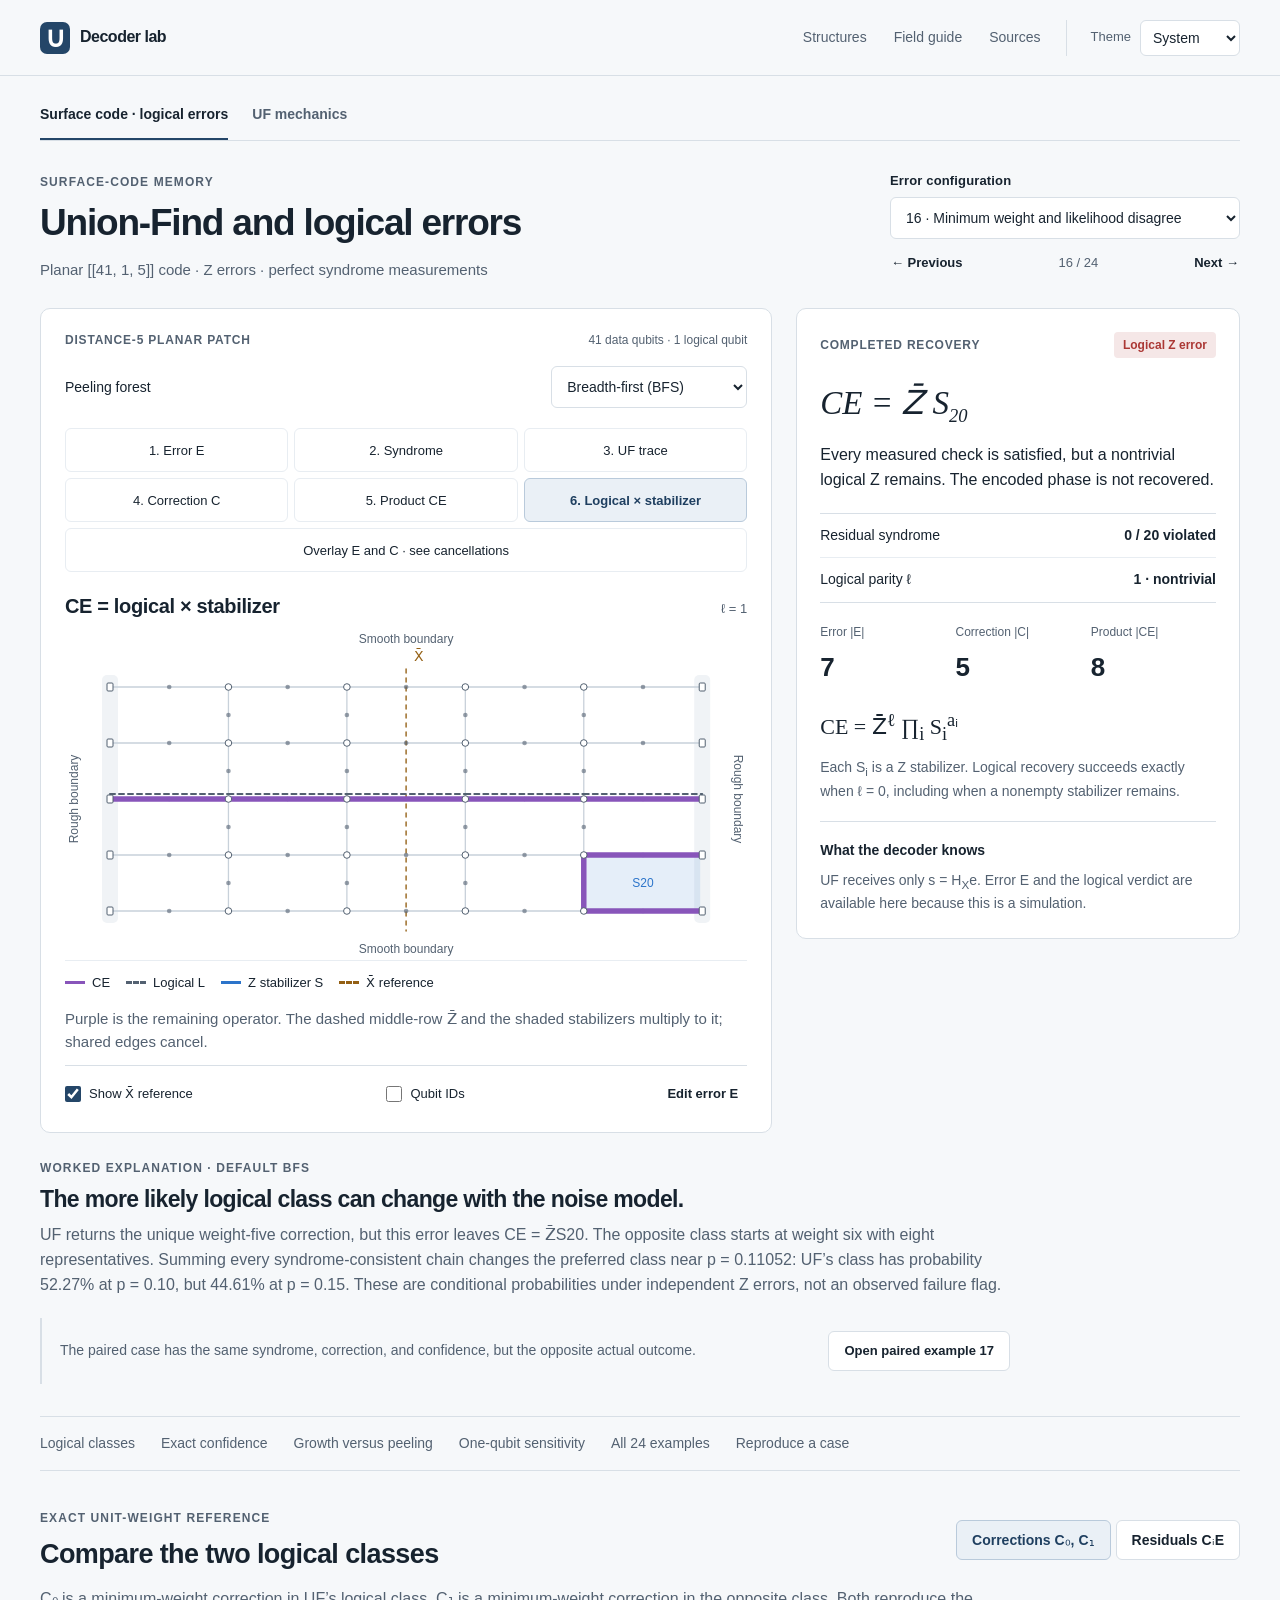
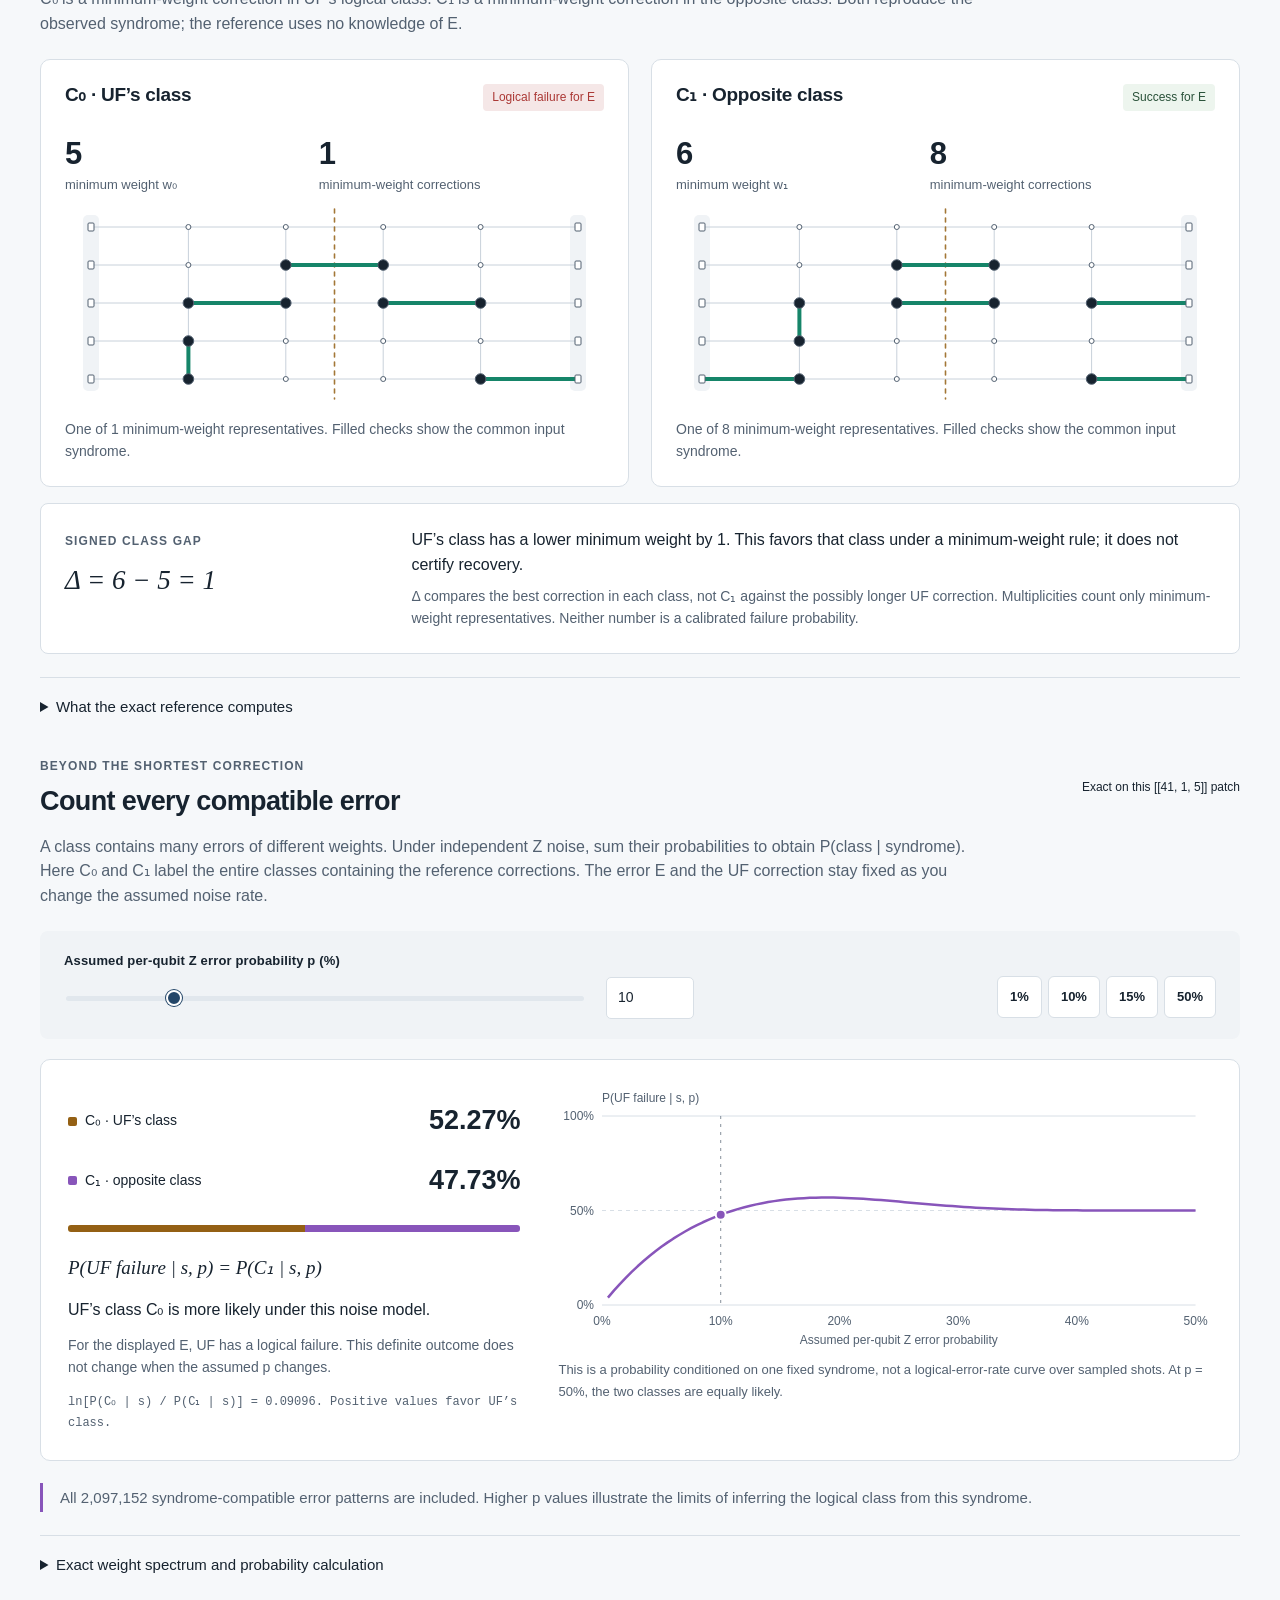
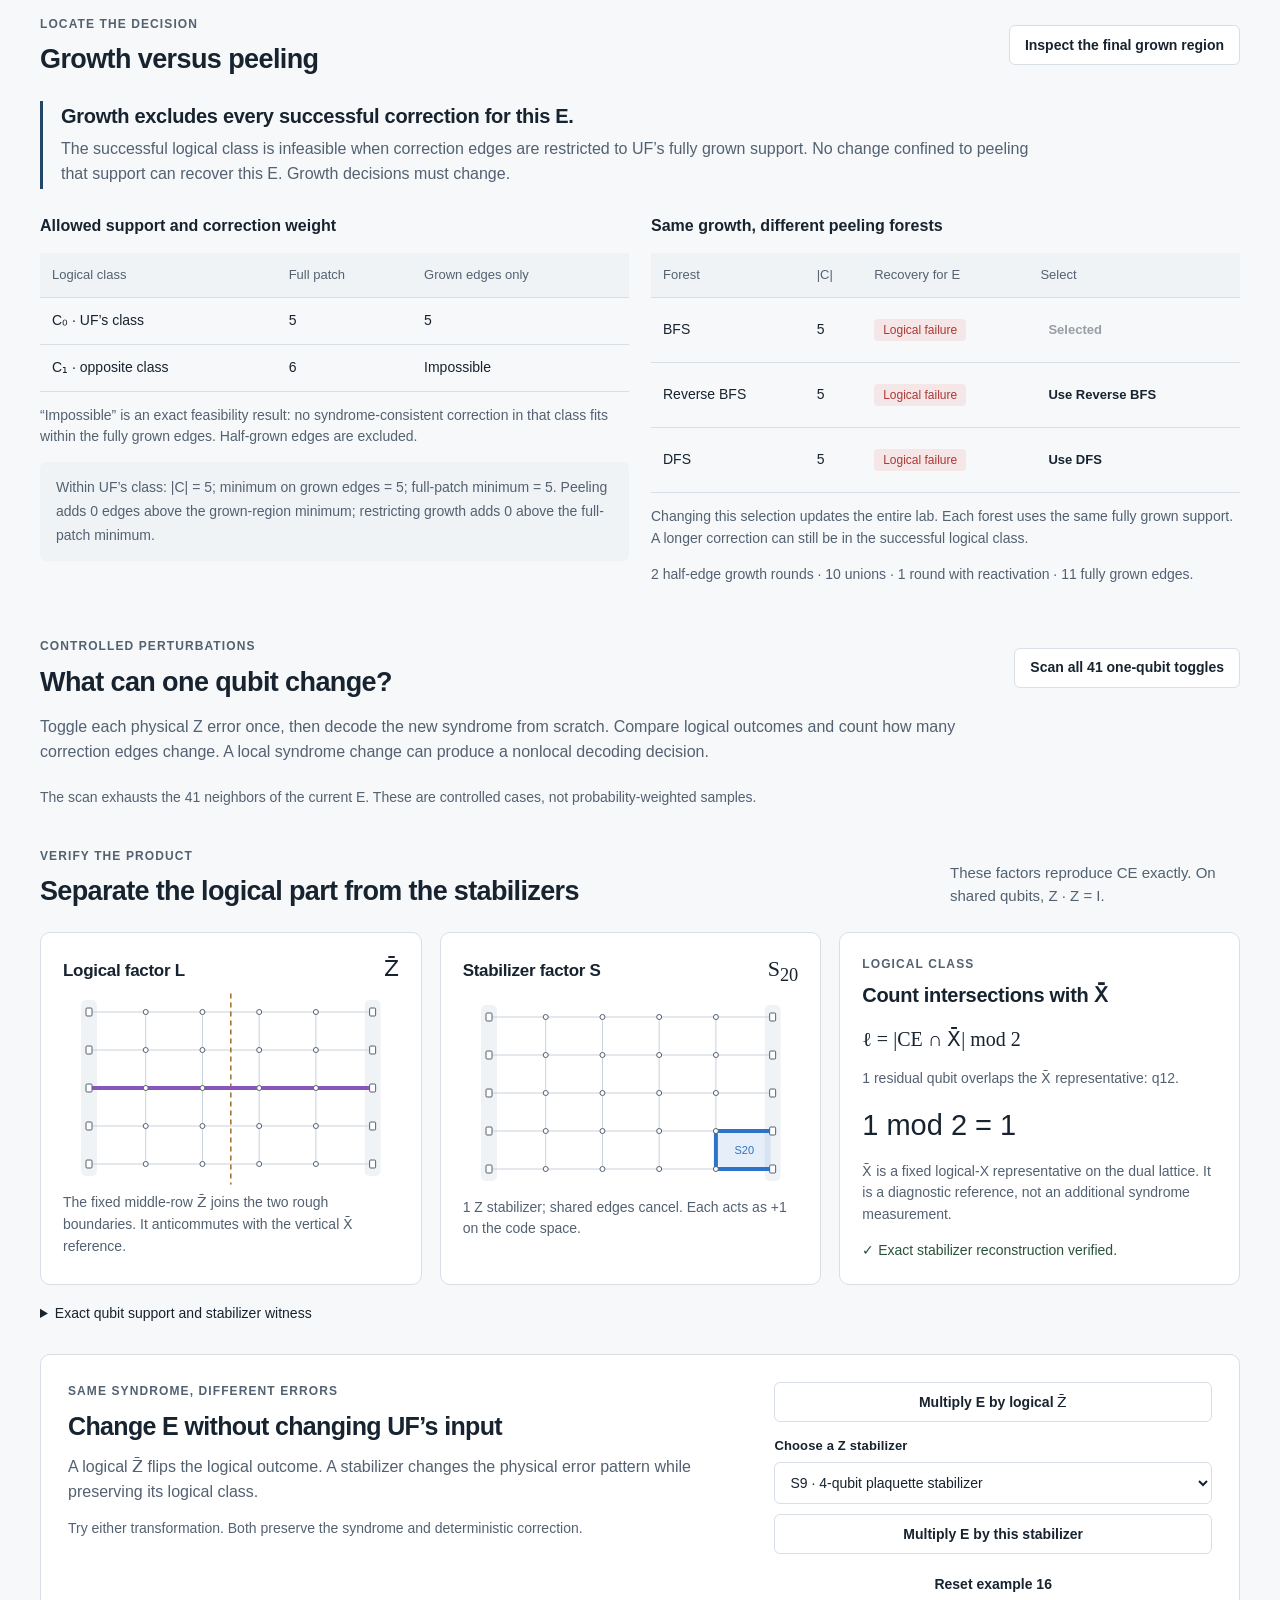
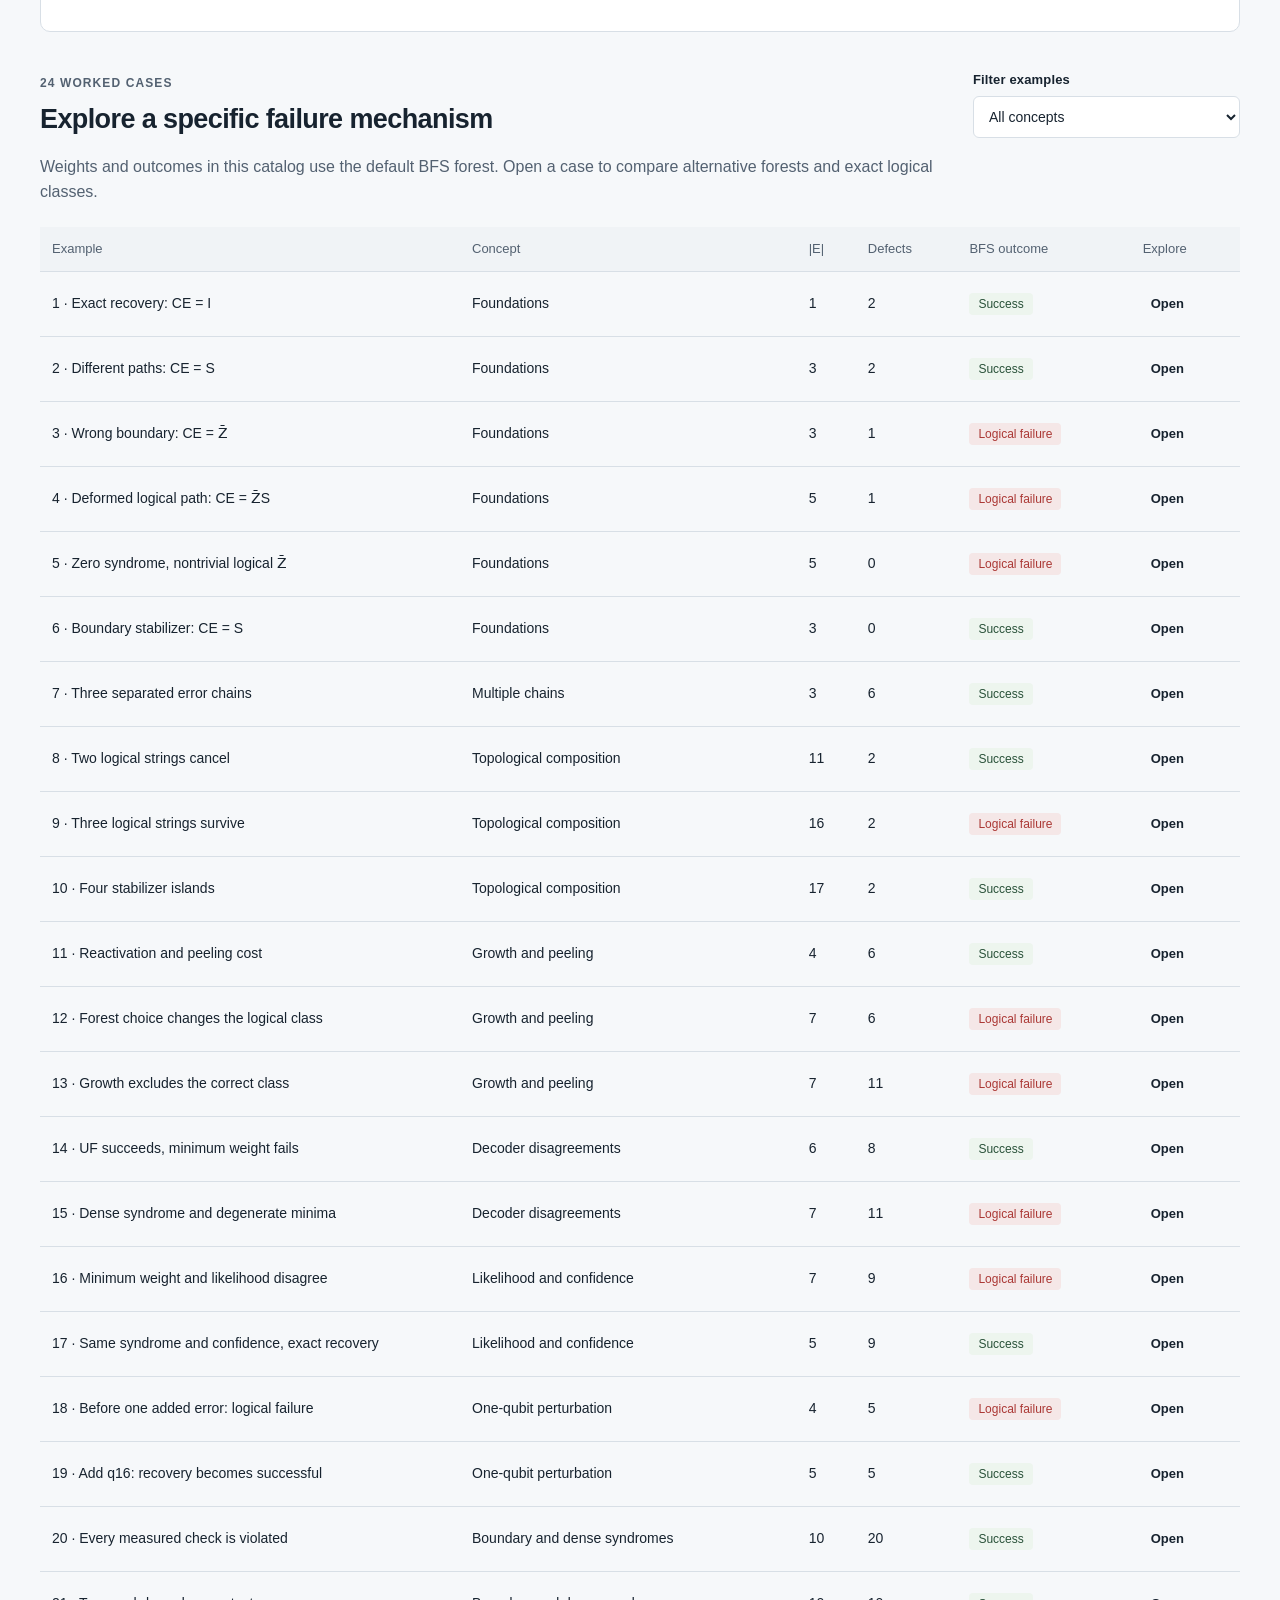
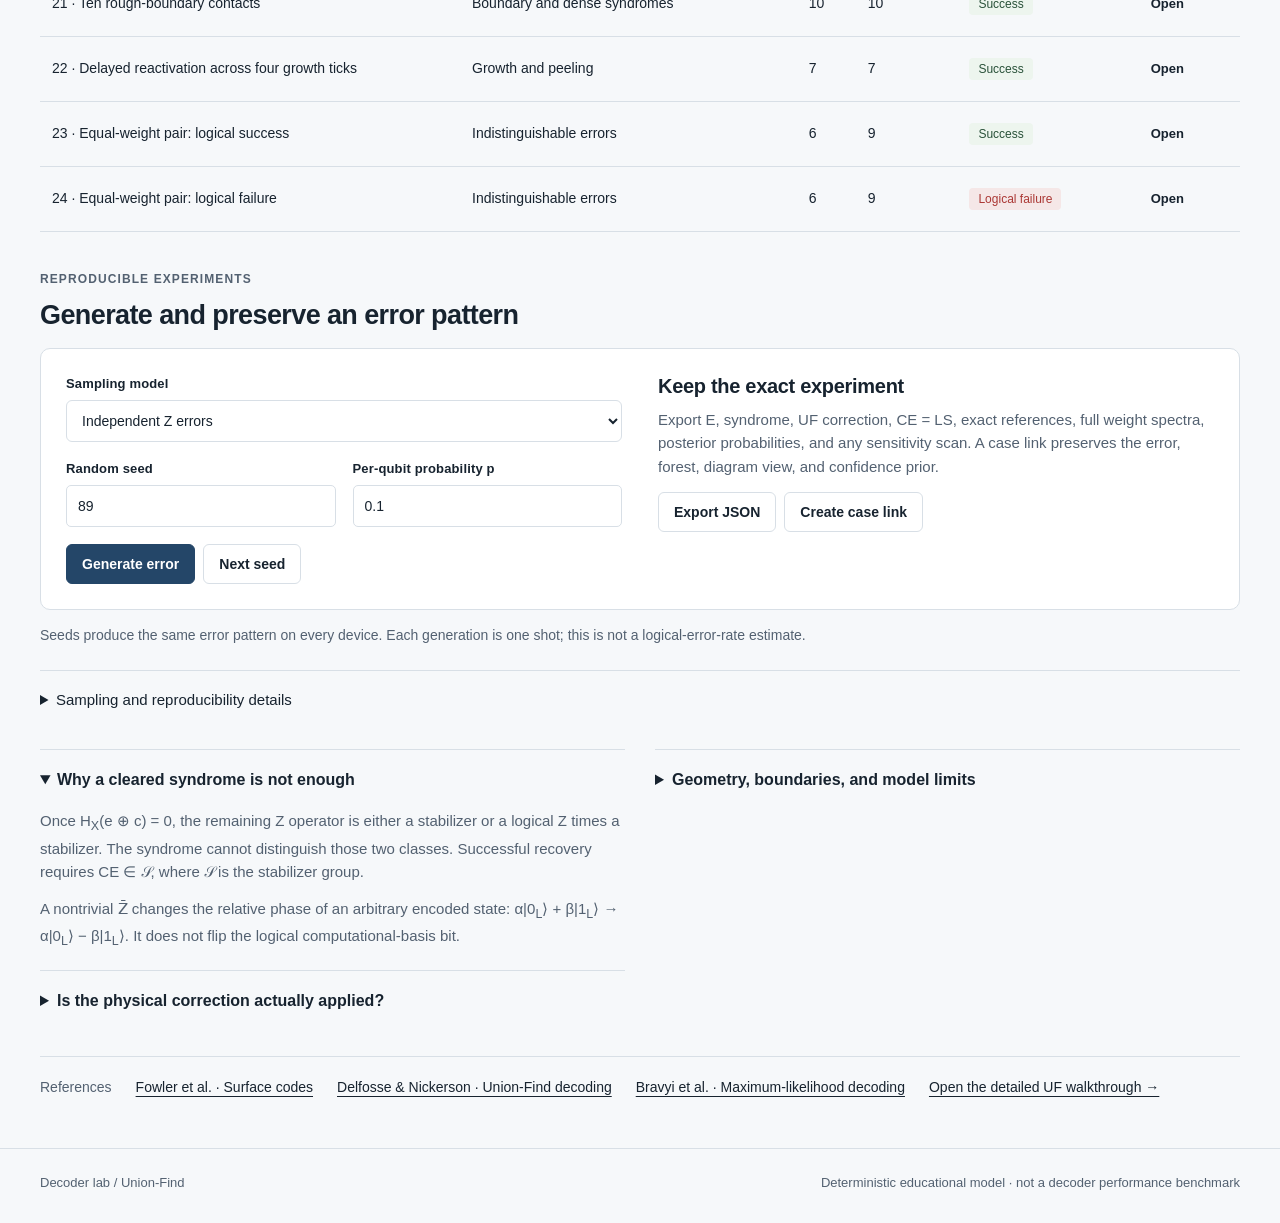
==== commit b6f68093: "Add nine edge cases, exact class confidence, and one-qubit sensitivity Expand the surface-code lab f" ====
--- a/index.html
+++ b/index.html
@@ -421,6 +421,51 @@
 @media(max-width:850px) { .sc-growth-layout,.sc-sampling-grid { grid-template-columns:1fr; } .sc-gap { grid-template-columns:1fr; gap:12px; } .sc-reference-card { padding:20px; } }
 @media(max-width:600px) { .sc-reference-grid { grid-template-columns:1fr; gap:15px; } .sc-research-section { margin:30px 0; } .sc-research-section .section-heading h2 { font-size:23px; } .sc-section-nav { gap:10px 20px; } .sc-sampling-grid { padding:20px 16px; } .sc-gap { padding:20px; } .sc-growth-layout table { min-width:355px; } .sc-strategy .form-select { font-size:13px; } }
 @media print { .sc-case-navigation,.sc-section-nav,.sc-reference-toggle,.sc-trace-jumps,.sc-preserve,.sc-sample-form,#sc-catalog,#sc-sampling,#sc-inspect-growth,.sc-strategy { display:none!important; } .sc-reference-grid { grid-template-columns:1fr 1fr; } .sc-reference-card,.sc-gap { break-inside:avoid; } }
+
+/* Exact class probabilities and controlled local perturbations. */
+.sc-overlay-button { grid-column:1/-1; }
+.sc-companion { display:flex; align-items:center; gap:24px; border-left:2px solid var(--border); padding:13px 0 13px 18px; margin-top:20px; }
+.sc-companion p { flex:1; font-size:14px; }
+.sc-companion .btn { flex-shrink:0; font-size:13px; }
+.sc-prior-controls { display:flex; align-items:end; justify-content:space-between; gap:24px; padding:20px 24px; background:var(--muted); border-radius:8px; margin-bottom:20px; }
+.sc-prior-controls>div:first-child { flex:1; max-width:630px; min-width:0; }
+.sc-prior-input { display:flex; align-items:center; gap:20px; }
+.sc-prior-input .form-range { flex:1; min-width:60px; }
+#logical-lab .sc-prior-input .form-control { width:88px; flex-shrink:0; font-variant-numeric:tabular-nums; }
+.sc-prior-shortcuts { display:flex; flex-wrap:wrap; gap:6px; padding-bottom:1px; }
+.sc-prior-shortcuts .btn { min-height:42px; font-size:13px; padding:8px 12px; background:var(--background); }
+.sc-confidence-layout { display:grid; grid-template-columns:minmax(0,.9fr) minmax(0,1.3fr); gap:38px; align-items:start; padding:27px; background:var(--background); border:1px solid var(--border); border-radius:10px; }
+.sc-confidence-readout { padding-top:4px; min-width:0; }
+.sc-probability-row { display:flex; align-items:center; justify-content:space-between; gap:15px; padding:9px 0; }
+.sc-probability-row>span { display:flex; align-items:center; gap:8px; font-size:14px; }
+.sc-probability-row strong { font-size:27px; font-weight:550; font-variant-numeric:tabular-nums; }
+.sc-probability-row i { width:9px; height:9px; border-radius:2px; flex-shrink:0; }
+.sc-class-zero,#sc-confidence-bar-zero { background:var(--viz-series-2); }
+.sc-class-one,#sc-confidence-bar-one { background:var(--viz-series-5); }
+.sc-probability-bar { display:flex; height:7px; overflow:hidden; border-radius:3px; margin:14px 0 22px; }
+.sc-probability-bar span { display:block; }
+.sc-probability-bar.unavailable { opacity:.22; }
+.sc-confidence-formula { font:italic 19px/1.5 Georgia,serif; margin:0 0 16px; }
+#sc-confidence-decision { font-size:16px; margin-bottom:12px; }
+#sc-confidence-llr { font:12px/1.7 ui-monospace,monospace; margin-bottom:0; overflow-wrap:anywhere; }
+.sc-confidence-figure { min-width:0; margin:0; }
+#sc-confidence-curve { display:block; width:100%; overflow:visible; }
+.sc-confidence-figure figcaption { color:var(--muted-foreground); font-size:13px; line-height:1.65; margin-top:12px; }
+.sc-confidence-status { border-left:3px solid var(--viz-series-5); padding:3px 0 3px 17px; color:var(--muted-foreground); font-size:15px; margin:22px 0; }
+.sc-spectrum-scroll,.sc-neighbor-scroll { max-height:390px; border:1px solid var(--border); border-radius:7px; margin-top:18px; }
+.sc-spectrum-scroll table { min-width:590px; }
+.sc-spectrum-scroll caption { padding:14px!important; }
+.sc-spectrum-scroll thead,.sc-neighbor-scroll thead { position:sticky; top:0; z-index:1; }
+.sc-neighbor-toolbar { display:flex; justify-content:space-between; align-items:end; gap:24px; margin:23px 0 16px; }
+.sc-neighbor-toolbar p { max-width:660px; margin:0; font-size:15px; }
+.sc-neighbor-toolbar>div { flex:0 0 240px; }
+.sc-neighbor-scroll table { min-width:650px; }
+#sc-restore-neighbor { margin-top:14px; }
+@media(max-width:850px) { .sc-confidence-layout { grid-template-columns:1fr 1.2fr; gap:24px; padding:22px; } .sc-prior-controls { align-items:stretch; flex-direction:column; gap:14px; } .sc-prior-controls>div:first-child { max-width:none; } .sc-companion { flex-wrap:wrap; gap:12px; } .sc-companion p { flex-basis:100%; } }
+@media(max-width:650px) { .sc-confidence-layout { grid-template-columns:1fr; gap:25px; padding:20px 16px; } .sc-prior-controls { padding:17px 16px; } .sc-prior-input { gap:12px; } .sc-neighbor-toolbar { align-items:stretch; flex-direction:column; gap:16px; } .sc-neighbor-toolbar>div { flex:auto; } }
+@media print { .sc-prior-controls,#sc-neighbors,.sc-companion { display:none!important; } .sc-confidence-layout { break-inside:avoid; } .sc-spectrum-scroll { max-height:none; overflow:visible; } }
+
+#sc-forest-note { margin-top:12px; font-size:13px; }
 </style></head><body><a class="skip-link" href="#main-content">Skip to decoder</a><header class="site-header"><a class="brand" href="#"><span class="brand-symbol">∪</span> Decoder lab</a><div class="header-actions"><nav aria-label="Page"><a href="#structures">Structures</a><a href="#field-guide">Field guide</a><a href="#sources">Sources</a></nav><div class="theme-control"><label for="theme-select">Theme</label><select id="theme-select"><option value="system">System</option><option value="light">Light</option><option value="dark">Dark</option></select></div></div></header><main id="main-content"><nav class="lab-switch" aria-label="Choose a lab"><a href="#logical-lab" data-lab-mode="logical" aria-current="page">Surface code · logical errors</a><a href="#walkthrough" data-lab-mode="walkthrough">UF mechanics</a></nav><section id="logical-lab" aria-label="Surface-code logical recovery">
   <div class="sc-heading">
     <div><div class="eyebrow">SURFACE-CODE MEMORY</div><h1>Union-Find and logical errors</h1><p>Planar [[41, 1, 5]] code · Z errors · perfect syndrome measurements</p></div>
@@ -437,6 +482,7 @@
         <button class="btn" data-sc-view="correction" aria-pressed="false">4. Correction C</button>
         <button class="btn" data-sc-view="residual" aria-pressed="false">5. Product CE</button>
         <button class="btn" data-sc-view="decomposition" aria-pressed="true">6. Logical × stabilizer</button>
+        <button class="btn sc-overlay-button" data-sc-view="overlay" aria-pressed="false">Overlay E and C · see cancellations</button>
       </div>
       <div class="sc-view-heading"><h2 id="sc-view-title">The remaining operator</h2><span id="sc-view-meta" class="text-muted"></span></div>
       <figure class="sc-figure"><svg id="sc-graph" role="img" aria-labelledby="sc-graph-title sc-graph-desc"><title id="sc-graph-title">Surface-code patch</title><desc id="sc-graph-desc"></desc><g id="sc-drawing"></g></svg><figcaption id="sc-legend" class="sc-legend"></figcaption></figure>
@@ -445,7 +491,7 @@
         <div class="sc-trace-caption"><strong id="sc-trace-title"></strong><span id="sc-trace-count"></span></div>
         <input type="range" id="sc-trace-scrub" class="form-range" min="0" max="1" value="0" aria-label="Surface-code UF step">
         <div class="sc-trace-buttons"><button class="btn" id="sc-trace-start">Start</button><button class="btn" id="sc-trace-back">Back</button><button class="btn" id="sc-trace-play" aria-pressed="false">Play</button><button class="btn btn-primary" id="sc-trace-next">Next</button><button class="btn btn-ghost" id="sc-trace-end">Final correction</button></div>
-        <div class="sc-trace-jumps"><span>Jump to</span><button class="btn btn-ghost" id="sc-jump-merge">First merge</button><button class="btn btn-ghost" id="sc-jump-reactivate">Reactivation</button><button class="btn btn-ghost" id="sc-jump-forest">Forest</button></div>
+        <div class="sc-trace-jumps"><span>Jump to</span><button class="btn btn-ghost" id="sc-jump-merge">First merge</button><button class="btn btn-ghost" id="sc-jump-reactivate">Next reactivation</button><button class="btn btn-ghost" id="sc-jump-forest">Forest</button></div>
         <div class="sc-trace-metrics" id="sc-trace-metrics"></div>
         <details class="sc-clusters"><summary>Live clusters and their stopping conditions</summary><div class="sc-table-scroll"><table><thead><tr><th scope="col">Cluster</th><th scope="col">Defects</th><th scope="col">Vertices</th><th scope="col">Growth</th></tr></thead><tbody id="sc-cluster-rows"></tbody></table></div><p class="sc-secondary">Counts refer to original defects in each cluster. Peeling updates the separate residual syndrome. Boundary contact permits a cluster to stop even with odd parity.</p></details>
       </div>
@@ -464,9 +510,9 @@
     </aside>
   </div>
 
-  <div class="sc-example-story"><span class="eyebrow">THIS EXAMPLE</span><h2 id="sc-example-title"></h2><p id="sc-example-note"></p></div>
-
-  <nav class="sc-section-nav" aria-label="Research tools"><a href="#sc-comparison">Logical-class comparison</a><a href="#sc-growth">Growth versus peeling</a><a href="#sc-catalog">All 15 examples</a><a href="#sc-sampling">Reproducible experiments</a></nav>
+  <div class="sc-example-story"><span class="eyebrow">WORKED EXPLANATION · DEFAULT BFS</span><h2 id="sc-example-title"></h2><p id="sc-example-note"></p><p class="sc-secondary" id="sc-forest-note" hidden>The explanation above uses default BFS. The diagrams and computed results use the selected forest.</p><div class="sc-companion" id="sc-companion" hidden><p id="sc-companion-note"></p><button class="btn" id="sc-open-companion">Open paired case</button></div></div>
+
+  <nav class="sc-section-nav" aria-label="Research tools"><a href="#sc-comparison">Logical classes</a><a href="#sc-confidence">Exact confidence</a><a href="#sc-growth">Growth versus peeling</a><a href="#sc-neighbors">One-qubit sensitivity</a><a href="#sc-catalog" id="sc-catalog-link">All examples</a><a href="#sc-sampling">Reproduce a case</a></nav>
 
   <section class="sc-research-section" id="sc-comparison" aria-label="Exact logical-class comparison">
     <div class="section-heading"><div><div class="eyebrow">EXACT UNIT-WEIGHT REFERENCE</div><h2>Compare the two logical classes</h2></div><div class="sc-reference-toggle" role="group" aria-label="Reference diagram"><button class="btn" data-sc-reference="correction" aria-pressed="true">Corrections C₀, C₁</button><button class="btn" data-sc-reference="residual" aria-pressed="false">Residuals CᵢE</button></div></div>
@@ -479,10 +525,27 @@
     <details class="sc-method"><summary>What the exact reference computes</summary><div><p>For each correction class, minimize |Cᵢ| subject to H<sub>X</sub>cᵢ = s and |Cᵢ ∩ X̄| mod 2 = bᵢ. The two parities differ by one. A row-by-row dynamic program enumerates every allowed horizontal assignment while tracking the vertical frontier and logical parity. It retains one minimum-weight witness and counts all minimum-weight corrections in each class.</p><p>This is an exact reference for this finite, unit-weight graph, implemented without Blossom. It is not maximum-likelihood class decoding, which would sum probabilities over every error in a class. The “success” labels use E after the solve, only as simulation ground truth. Tied witnesses use a fixed traversal order.</p><p id="sc-reference-check" class="sc-secondary"></p></div></details>
   </section>
 
+  <section class="sc-research-section" id="sc-confidence" aria-label="Exact conditional logical confidence">
+    <div class="section-heading"><div><div class="eyebrow">BEYOND THE SHORTEST CORRECTION</div><h2>Count every compatible error</h2></div><span class="model-tag">Exact on this [[41, 1, 5]] patch</span></div>
+    <p class="sc-section-intro">A class contains many errors of different weights. Under independent Z noise, sum their probabilities to obtain P(class | syndrome). Here C₀ and C₁ label the entire classes containing the reference corrections. The error E and the UF correction stay fixed as you change the assumed noise rate.</p>
+    <div class="sc-prior-controls"><div><label class="form-label" for="sc-confidence-p">Assumed per-qubit Z error probability p (%)</label><div class="sc-prior-input"><input class="form-range" id="sc-confidence-p" type="range" min="0" max="50" step="0.1" value="10"><input class="form-control" id="sc-confidence-number" type="number" min="0" max="50" step="any" value="10" aria-label="Assumed Z error probability in percent"></div></div><div class="sc-prior-shortcuts" role="group" aria-label="Noise-rate examples"><button class="btn" data-sc-prior="0.01">1%</button><button class="btn" data-sc-prior="0.10">10%</button><button class="btn" data-sc-prior="0.15">15%</button><button class="btn" data-sc-prior="0.50">50%</button></div></div>
+    <div class="sc-confidence-layout"><div class="sc-confidence-readout"><div class="sc-probability-row"><span><i class="sc-class-zero"></i>C₀ · UF’s class</span><strong id="sc-confidence-zero"></strong></div><div class="sc-probability-row"><span><i class="sc-class-one"></i>C₁ · opposite class</span><strong id="sc-confidence-one"></strong></div><div class="sc-probability-bar" aria-hidden="true"><span id="sc-confidence-bar-zero"></span><span id="sc-confidence-bar-one"></span></div><p class="sc-confidence-formula">P(UF failure | s, p) = P(C₁ | s, p)</p><p id="sc-confidence-decision" role="status"></p><p class="sc-secondary" id="sc-confidence-truth"></p><p class="sc-secondary" id="sc-confidence-llr"></p></div><figure class="sc-confidence-figure"><svg id="sc-confidence-curve" role="img" aria-labelledby="sc-confidence-curve-title sc-confidence-curve-desc"><title id="sc-confidence-curve-title">Conditional UF failure probability versus assumed noise rate</title><desc id="sc-confidence-curve-desc"></desc><g id="sc-confidence-curve-drawing"></g></svg><figcaption>This is a probability conditioned on one fixed syndrome, not a logical-error-rate curve over sampled shots. At p = 50%, the two classes are equally likely.</figcaption></figure></div>
+    <p class="sc-confidence-status" id="sc-confidence-status"></p>
+    <details class="sc-method"><summary>Exact weight spectrum and probability calculation</summary><div><p>For class b, A<sub>b,k</sub> is the number of syndrome-compatible errors of weight k. The class mass is M<sub>b</sub>(p) = Σ<sub>k</sub> A<sub>b,k</sub> p<sup>k</sup>(1 − p)<sup>41−k</sup>, and P(b | s, p) = M<sub>b</sub> / (M₀ + M₁). Each class contains exactly 2²⁰ = 1,048,576 distinct errors. A row-frontier calculation counts every weight; it does not truncate to the minima.</p><p>These posteriors are exact for the assumed independent-Z, perfect-syndrome model. They are not calibrated confidence for circuit noise, correlated faults, or a fixed-weight sampler. A probability describes uncertainty before E is revealed; the displayed shot’s success or failure is a separate, definite fact.</p><div class="sc-table-scroll sc-spectrum-scroll"><table><caption>All weights in the current syndrome’s two classes</caption><thead><tr><th scope="col">Weight k</th><th scope="col">Count A₀,k</th><th scope="col">Count A₁,k</th><th scope="col">P(C₀, k | s)</th><th scope="col">P(C₁, k | s)</th></tr></thead><tbody id="sc-spectrum-rows"></tbody></table></div></div></details>
+  </section>
+
   <section class="sc-research-section" id="sc-growth" aria-label="Growth and peeling comparison">
     <div class="section-heading"><div><div class="eyebrow">LOCATE THE DECISION</div><h2>Growth versus peeling</h2></div><button class="btn" id="sc-inspect-growth">Inspect the final grown region</button></div>
     <div class="sc-diagnosis"><h3 id="sc-growth-title"></h3><p id="sc-growth-note"></p></div>
     <div class="sc-growth-layout"><div><div class="sc-table-scroll"><table><caption>Allowed support and correction weight</caption><thead><tr><th scope="col">Logical class</th><th scope="col">Full patch</th><th scope="col">Grown edges only</th></tr></thead><tbody id="sc-growth-rows"></tbody></table></div><p class="sc-secondary">“Impossible” is an exact feasibility result: no syndrome-consistent correction in that class fits within the fully grown edges. Half-grown edges are excluded.</p><div class="sc-cost-note" id="sc-cost-note"></div></div><div><div class="sc-table-scroll"><table><caption>Same growth, different peeling forests</caption><thead><tr><th scope="col">Forest</th><th scope="col">|C|</th><th scope="col">Recovery for E</th><th scope="col">Select</th></tr></thead><tbody id="sc-forest-rows"></tbody></table></div><p class="sc-secondary">Changing this selection updates the entire lab. Each forest uses the same fully grown support. A longer correction can still be in the successful logical class.</p><p class="sc-secondary" id="sc-run-metrics"></p></div></div>
+  </section>
+
+  <section class="sc-research-section" id="sc-neighbors" aria-label="One-qubit sensitivity analysis">
+    <div class="section-heading"><div><div class="eyebrow">CONTROLLED PERTURBATIONS</div><h2>What can one qubit change?</h2></div><button class="btn" id="sc-scan-neighbors">Scan all 41 one-qubit toggles</button></div>
+    <p class="sc-section-intro">Toggle each physical Z error once, then decode the new syndrome from scratch. Compare logical outcomes and count how many correction edges change. A local syndrome change can produce a nonlocal decoding decision.</p>
+    <p id="sc-neighbor-status" class="sc-secondary" role="status">The scan exhausts the 41 neighbors of the current E. These are controlled cases, not probability-weighted samples.</p>
+    <div id="sc-neighbor-results" hidden><div class="sc-neighbor-toolbar"><p id="sc-neighbor-summary"></p><div><label class="form-label" for="sc-neighbor-filter">Show neighbors</label><select id="sc-neighbor-filter" class="form-select"><option value="flips">Logical outcome changes</option><option value="all">All 41 toggles</option></select></div></div><div class="sc-table-scroll sc-neighbor-scroll"><table><thead><tr><th scope="col">Toggle</th><th scope="col">New |E|</th><th scope="col">New |C|</th><th scope="col">Changed C edges</th><th scope="col">New outcome</th><th scope="col">Explore</th></tr></thead><tbody id="sc-neighbor-rows"></tbody></table></div><p class="sc-secondary">Changed correction edges means |C ⊕ C′|. The closed residual change is q ⊕ C ⊕ C′; its logical parity says whether the outcome flips. This diagnostic uses simulated E.</p></div>
+    <button class="btn" id="sc-restore-neighbor" hidden>Restore scan’s original error</button>
   </section>
 
   <section class="sc-witness" aria-label="Logical and stabilizer decomposition">
@@ -501,13 +564,13 @@
   </section>
 
   <section class="sc-research-section" id="sc-catalog" aria-label="Worked example catalog">
-    <div class="section-heading"><div><div class="eyebrow">15 WORKED CASES</div><h2>Explore a specific failure mechanism</h2></div><div><label class="form-label" for="sc-category">Filter examples</label><select id="sc-category" class="form-select"><option value="all">All concepts</option></select></div></div>
+    <div class="section-heading"><div><div class="eyebrow" id="sc-catalog-count">WORKED CASES</div><h2>Explore a specific failure mechanism</h2></div><div><label class="form-label" for="sc-category">Filter examples</label><select id="sc-category" class="form-select"><option value="all">All concepts</option></select></div></div>
     <p class="sc-section-intro">Weights and outcomes in this catalog use the default BFS forest. Open a case to compare alternative forests and exact logical classes.</p><div class="sc-table-scroll"><table class="sc-catalog-table"><thead><tr><th scope="col">Example</th><th scope="col">Concept</th><th scope="col">|E|</th><th scope="col">Defects</th><th scope="col">BFS outcome</th><th scope="col">Explore</th></tr></thead><tbody id="sc-catalog-rows"></tbody></table></div>
   </section>
 
   <section class="sc-research-section" id="sc-sampling" aria-label="Reproducible error experiments">
     <div class="section-heading"><div><div class="eyebrow">REPRODUCIBLE EXPERIMENTS</div><h2>Generate and preserve an error pattern</h2></div></div>
-    <div class="sc-sampling-grid"><form id="sc-sample-form" class="sc-sample-form"><div><label class="form-label" for="sc-sample-mode">Sampling model</label><select class="form-select" id="sc-sample-mode"><option value="iid">Independent Z errors</option><option value="fixed">Fixed-weight Z errors</option></select></div><div><label class="form-label" for="sc-seed">Random seed</label><input class="form-control" id="sc-seed" type="number" min="0" max="4294967295" step="1" value="89" required></div><div id="sc-probability-field"><label class="form-label" for="sc-probability">Per-qubit probability p</label><input class="form-control" id="sc-probability" type="number" min="0" max="1" step="any" value="0.1" required></div><div id="sc-weight-field" hidden><label class="form-label" for="sc-sample-weight">Number of errors</label><input class="form-control" id="sc-sample-weight" type="number" min="0" max="41" step="1" value="7" required disabled></div><div class="sc-sample-actions"><button class="btn btn-primary" type="submit">Generate error</button><button class="btn" type="button" id="sc-next-seed">Next seed</button></div></form><div class="sc-preserve"><h3>Keep the exact experiment</h3><p>Export E, syndrome, UF correction, CE = LS, both exact references, growth support, and all three forest outcomes. A case link preserves the error, forest, and diagram view.</p><div><button class="btn" id="sc-export">Export JSON</button><button class="btn" id="sc-share">Create case link</button></div><label class="form-label" for="sc-share-url" id="sc-share-label" hidden>Case link · select and copy</label><input class="form-control" id="sc-share-url" type="text" readonly hidden></div></div>
+    <div class="sc-sampling-grid"><form id="sc-sample-form" class="sc-sample-form"><div><label class="form-label" for="sc-sample-mode">Sampling model</label><select class="form-select" id="sc-sample-mode"><option value="iid">Independent Z errors</option><option value="fixed">Fixed-weight Z errors</option></select></div><div><label class="form-label" for="sc-seed">Random seed</label><input class="form-control" id="sc-seed" type="number" min="0" max="4294967295" step="1" value="89" required></div><div id="sc-probability-field"><label class="form-label" for="sc-probability">Per-qubit probability p</label><input class="form-control" id="sc-probability" type="number" min="0" max="1" step="any" value="0.1" required></div><div id="sc-weight-field" hidden><label class="form-label" for="sc-sample-weight">Number of errors</label><input class="form-control" id="sc-sample-weight" type="number" min="0" max="41" step="1" value="7" required disabled></div><div class="sc-sample-actions"><button class="btn btn-primary" type="submit">Generate error</button><button class="btn" type="button" id="sc-next-seed">Next seed</button></div></form><div class="sc-preserve"><h3>Keep the exact experiment</h3><p>Export E, syndrome, UF correction, CE = LS, exact references, full weight spectra, posterior probabilities, and any sensitivity scan. A case link preserves the error, forest, diagram view, and confidence prior.</p><div><button class="btn" id="sc-export">Export JSON</button><button class="btn" id="sc-share">Create case link</button></div><label class="form-label" for="sc-share-url" id="sc-share-label" hidden>Case link · select and copy</label><input class="form-control" id="sc-share-url" type="text" readonly hidden></div></div>
     <p id="sc-sample-status" class="sc-equivalence-status" role="status">Seeds produce the same error pattern on every device. Each generation is one shot; this is not a logical-error-rate estimate.</p>
     <details class="sc-method"><summary>Sampling and reproducibility details</summary><div><p>Independent sampling draws one Bernoulli(p) Z error per data qubit. Fixed-weight sampling selects a subset without replacement; it conditions the weight and is not an independent noise model. The deterministic 32-bit generator uses state ← (1664525 · state + 1013904223) mod 2³². Fixed-weight samples use a Fisher–Yates shuffle in descending qubit order.</p><p>These experiments model a single perfect-syndrome round. They contain no measurement faults, circuit propagation, temporal correlations, or X/Y errors. Curated examples are selected to illustrate mechanisms and cannot establish comparative decoder error rates.</p></div></details>
   </section>
@@ -517,7 +580,7 @@
     <details><summary>Geometry, boundaries, and model limits</summary><div><p>This is an unrotated distance-5 planar CSS code. Its 41 data qubits lie on edges. The 20 measured X checks sit at non-boundary vertices; the 20 Z stabilizers surround faces. Boundary faces have weight 3. The left and right boundaries are rough, allowing Z chains to terminate without a measured endpoint.</p><p>The example uses only Pauli Z errors, perfect syndrome extraction, uniform unit-cost UF growth, and deterministic BFS, reverse-BFS, or DFS peeling forests. It models one recovery round, without measurement errors, circuit faults, correlations, or time. Outcomes here are exact for the displayed error pattern, not a measured logical error rate.</p><p>Both check matrices have rank 20 and H<sub>X</sub>H<sub>Z</sub><sup>T</sup> = 0, leaving 41 − 20 − 20 = 1 logical qubit. The displayed Z̄ and X̄ overlap on one data qubit and anticommute.</p></div></details>
     <details><summary>Is the physical correction actually applied?</summary><div><p>The display treats C as a Pauli operator for bookkeeping. A controller can instead track C in a Pauli frame and interpret later operations or measurements accordingly. The logical success criterion is still whether the tracked correction and actual error differ by a stabilizer.</p><p>In a real run, the decoder does not know E and cannot use this simulation’s logical verdict. Memory experiments use suitable logical preparation and final readout to assess outcomes; syndrome checks alone do not reveal an arbitrary encoded state.</p></div></details>
   </section>
-  <div class="sc-references"><span>References</span><a href="https://arxiv.org/abs/1208.0928" target="_blank" rel="noopener">Fowler et al. · Surface codes</a><a href="https://arxiv.org/abs/1709.06218" target="_blank" rel="noopener">Delfosse &amp; Nickerson · Union-Find decoding</a><a href="#walkthrough">Open the detailed UF walkthrough →</a></div>
+  <div class="sc-references"><span>References</span><a href="https://arxiv.org/abs/1208.0928" target="_blank" rel="noopener">Fowler et al. · Surface codes</a><a href="https://arxiv.org/abs/1709.06218" target="_blank" rel="noopener">Delfosse &amp; Nickerson · Union-Find decoding</a><a href="https://arxiv.org/abs/1405.4883" target="_blank" rel="noopener">Bravyi et al. · Maximum-likelihood decoding</a><a href="#walkthrough">Open the detailed UF walkthrough →</a></div>
 </section>
 <div id="uf-decoder-lesson" hidden>
   
@@ -1382,6 +1445,20 @@
     return ids.slice(0,weight).sort((a,b)=>a-b);
   }
 
+  // Counterfactual single-qubit toggles. These are an exhaustive local probe,
+  // not a stochastic sample or an error-rate estimate. UF sees only the new s.
+  function neighbors(patch,data,forestStrategy='bfs') {
+    return patch.edges.map(edge=>{
+      const error=xor(data.error,[edge.id]),next=decode(patch,error,forestStrategy);
+      const changedCorrection=xor(data.correction,next.correction);
+      const residualChange=xor([edge.id],changedCorrection),difference=decompose(patch,residualChange);
+      if(!difference.closed||difference.logical!==(data.result.logical^next.result.logical))throw new Error('Neighbor residual identity failed.');
+      return {qubit:edge.id,operation:data.error.includes(edge.id)?'remove':'add',error,correction:next.correction,
+        residual:next.residual,logical:next.result.logical,changedCorrection,residualChange,
+        outcomeChanged:next.result.logical!==data.result.logical,defects:next.observed.reduce((a,b)=>a+b,0)};
+    });
+  }
+
   function examples(patch) {
     const h=(x,y)=>patch.edge('h',x,y),v=(x,y)=>patch.edge('v',x,y);
     const m=Math.floor(patch.d/2),right=Array.from({length:patch.d-m},(_,i)=>h(m+i,m));
@@ -1407,20 +1484,169 @@
       {id:'forest-choice',group:'Growth and peeling',name:'12 · Forest choice changes the logical class',error:[3,16,27,29,30,33,38],title:'The same grown region can support both logical outcomes.',note:'Default BFS and reverse BFS fail on this error; DFS succeeds. Both logical classes have a global minimum correction of weight five, but with different numbers of minimum-weight representatives. A zero weight gap does not specify a probability of logical failure.'},
       {id:'growth-trap',group:'Growth and peeling',name:'13 · Growth excludes the correct class',error:[1,3,10,13,23,30,39],title:'Changing the peeling forest cannot repair this grown region.',note:'Eleven defects lead UF to a weight-eight correction in the wrong logical class. The full patch admits successful weight-seven corrections, but none in that class fit inside the fully grown edges. Every correction confined to this grown region therefore fails for this E.'},
       {id:'uf-wins',group:'Decoder disagreements',name:'14 · UF succeeds, minimum weight fails',error:[9,13,15,23,34,40],title:'Minimum weight is a decision rule, not a guarantee for each shot.',note:'Default BFS UF succeeds using six edges. Every globally minimum-weight correction has five edges and fails for this particular E. This selected counterexample says nothing about which decoder has the better average logical error rate.'},
-      {id:'dense',group:'Decoder disagreements',name:'15 · Dense syndrome and degenerate minima',error:[3,8,11,16,20,35,39],title:'Many shortest representatives can share a logical class.',note:'Eleven defects interact through repeated mergers. Both classes have minimum weight seven, with 16 and 4 distinct minimum-weight corrections. Default BFS fails while DFS succeeds. Compare their residuals, and distinguish minimum-weight multiplicity from a full class likelihood.'}
+      {id:'dense',group:'Decoder disagreements',name:'15 · Dense syndrome and degenerate minima',error:[3,8,11,16,20,35,39],title:'Many shortest representatives can share a logical class.',note:'Eleven defects interact through repeated mergers. Both classes have minimum weight seven, with 16 and 4 distinct minimum-weight corrections. Default BFS fails while DFS succeeds. Compare their residuals, and distinguish minimum-weight multiplicity from a full class likelihood.'},
+      {"id":"likelihood-crossover","group":"Likelihood and confidence","name":"16 · Minimum weight and likelihood disagree","error":[7,10,12,14,19,37,40],"title":"The more likely logical class can change with the noise model.","note":"UF returns the unique weight-five correction, but this error leaves CE = Z̄S20. The opposite class starts at weight six with eight representatives. Summing every syndrome-consistent chain changes the preferred class near p = 0.11052: UF’s class has probability 52.27% at p = 0.10, but 44.61% at p = 0.15. These are conditional probabilities under independent Z errors, not an observed failure flag.","partner":"likelihood-companion","partnerNote":"The paired case has the same syndrome, correction, and confidence, but the opposite actual outcome."},
+      {"id":"likelihood-companion","group":"Likelihood and confidence","name":"17 · Same syndrome and confidence, exact recovery","error":[7,11,13,24,37],"title":"Identical decoder information can accompany opposite actual outcomes.","note":"This error equals the correction from Example 16, so CE = I. Both examples have exactly the same measured syndrome, UF trace, correction, class weights, and conditional likelihoods. Only the ground-truth error changes. A confidence estimate does not reveal which error actually occurred.","partner":"likelihood-crossover","partnerNote":"The paired case has the same syndrome, correction, and confidence, but the opposite actual outcome."},
+      {"id":"perturb-before","group":"One-qubit perturbation","name":"18 · Before one added error: logical failure","error":[19,21,38,39],"title":"A four-error configuration sits at a decoder decision boundary.","note":"UF returns C = {q17, q18, q20, q39}, leaving a nontrivial logical operator. Both global correction classes have minimum weight four, but only the failing class is available inside the grown support. Compare Example 19, which adds only q16.","partner":"perturb-after","partnerNote":"The paired case changes only q16. Watch how the selected correction changes on five edges."},
+      {"id":"perturb-after","group":"One-qubit perturbation","name":"19 · Add q16: recovery becomes successful","error":[16,19,21,38,39],"title":"Adding one error can change the selected correction on several qubits.","note":"Relative to Example 18, adding q16 leaves the error’s fixed-cut parity unchanged but changes the syndrome. UF now returns {q19, q37, q39}; five correction edges change, its weight falls from four to three, and CE = S17. This selected pair demonstrates a nonmonotonic per-shot outcome, not an improvement from adding noise.","partner":"perturb-before","partnerNote":"The paired case changes only q16. Watch how the selected correction changes on five edges."},
+      {"id":"all-checks","group":"Boundary and dense syndromes","name":"20 · Every measured check is violated","error":[1,3,6,8,11,13,16,18,21,23],"title":"A dense syndrome can finish growth in a single round.","note":"All 20 X checks are defects, so neighboring active clusters rapidly join and become even. Growth ends after one half-edge tick. UF succeeds with a weight-ten correction. Its class contains 95 weight-ten minima; the opposite class starts at weight eleven with 323 minima. Defect count and minimum-representative count are each incomplete descriptions of confidence or decoder work."},
+      {"id":"boundary-fronts","group":"Boundary and dense syndromes","name":"21 · Ten rough-boundary contacts","error":[0,4,5,9,10,14,15,19,20,24],"title":"The same boundary roots can produce different correction costs.","note":"Five defects lie beside each rough boundary. The default multi-source BFS forest uses ten boundary edges; DFS pairs some defects internally and uses six correction edges on the same grown support. Both yield logical success. Compare the forests to see why touching opposite rough boundaries in separate components does not make a logical crossing."},
+      {"id":"delayed-reactivation","group":"Growth and peeling","name":"22 · Delayed reactivation across four growth ticks","error":[7,8,18,19,22,26,29],"title":"An even cluster can wait before a later odd merger restarts it.","note":"The BD cluster becomes even at tick one and stays inactive through tick two. It absorbs A at tick three, becomes odd, and resumes growth. The full trace ends growth at tick four. Default BFS uses eleven correction edges although both global classes have weight-seven minima; DFS selects the opposite logical class and fails for this E."},
+      {"id":"equal-weight-success","group":"Indistinguishable errors","name":"23 · Equal-weight pair: logical success","error":[9,13,16,21,26,33],"title":"The syndrome and error weight do not determine the actual outcome.","note":"This six-qubit error and Example 24 create exactly the same nine defects. UF returns the same six-qubit correction for both. Here CE = S12 and recovery succeeds. Both classes have weight-six minima, with four representatives in UF’s class and three in the opposite class.","partner":"equal-weight-failure","partnerNote":"The paired error has the same weight and syndrome. UF cannot distinguish the two actual logical outcomes."},
+      {"id":"equal-weight-failure","group":"Indistinguishable errors","name":"24 · Equal-weight pair: logical failure","error":[10,12,21,26,32,34],"title":"An equally heavy, indistinguishable error changes CE to a logical operator.","note":"This error has the same weight and syndrome as Example 23. The decoder and its confidence cannot distinguish the pair. The identical UF correction now leaves CE = Z̄S10. Switching to DFS reverses which member of this pair is recovered successfully.","partner":"equal-weight-success","partnerNote":"The paired error has the same weight and syndrome. UF cannot distinguish the two actual logical outcomes."}
     ];
   }
-  globalThis.__surfaceModel={makePatch,syndrome,decompose,decode,examples,xor,cutParity,minimumCorrections,analyze,sample};
+  globalThis.__surfaceModel={makePatch,syndrome,decompose,decode,examples,xor,cutParity,minimumCorrections,analyze,sample,neighbors};
+})();
+
+</script>
+<script>
+/* Exact logical-class weight spectra for the canonical unrotated planar patch.
+ * Supported geometry: __surfaceModel.makePatch(3) or makePatch(5), with the
+ * canonical middle-column Xbar cut. This is a bounded teaching/reference solver,
+ * not a scalable decoder or a calibrated confidence for circuit-level noise.
+ *
+ * A_b[w] counts ALL Z chains of weight w with the supplied measured syndrome
+ * and absolute cut parity b. Each class contains exactly 2^(d(d-1)) chains.
+ * Counts are exact integers <= 2^20; no actual error or UF trace is consulted.
+ * posterior() assumes independent, identically distributed data-qubit Z errors
+ * and perfect checks. Its referenceParity is the UF correction's cut parity;
+ * matching that parity means CE is a stabilizer, regardless of its weight.
+ */
+(() => {
+  'use strict';
+  const MODEL='iid-z-perfect-syndrome';
+  const METHOD='exact row-frontier weight-enumerator dynamic programming';
+
+  function validatePatch(patch) {
+    if(!patch || ![3,5].includes(patch.d)) throw new Error('Exact spectra support canonical planar patches of distance 3 or 5.');
+    const d=patch.d,m=d*(d-1),n=d*d+(d-1)*(d-1);
+    if(patch.n!==n || !Array.isArray(patch.nodes) || patch.nodes.length!==m+2*d || !Array.isArray(patch.edges) || patch.edges.length!==n) throw new Error('Invalid planar-patch geometry.');
+    const node=(col,row)=>col===0?m+row:col===d?m+d+row:row*(d-1)+col-1;
+    for(let row=0;row<d;row++) for(let col=0;col<=d;col++) {
+      const id=node(col,row),v=patch.nodes[id];
+      if(!v || v.id!==id || v.col!==col || v.row!==row || v.boundary!==(col===0||col===d)) throw new Error('Spectra require canonical planar-patch node ordering.');
+    }
+    const checkEdge=(id,kind,col,row,a,b)=>{
+      const e=patch.edges[id];
+      if(!e || e.id!==id || e.kind!==kind || e.col!==col || e.row!==row || !((e.a===a&&e.b===b)||(e.a===b&&e.b===a))) throw new Error('Spectra require canonical planar-patch edge ordering.');
+    };
+    for(let row=0;row<d;row++) for(let col=0;col<d;col++) checkEdge(row*d+col,'h',col,row,node(col,row),node(col+1,row));
+    for(let row=0;row<d-1;row++) for(let col=1;col<d;col++) checkEdge(d*d+row*(d-1)+col-1,'v',col,row,node(col,row),node(col,row+1));
+    const cut=Array.from({length:d},(_,row)=>row*d+Math.floor(d/2));
+    if(!Array.isArray(patch.logicalX) || patch.logicalX.length!==d || new Set(patch.logicalX).size!==d || !cut.every(id=>patch.logicalX.includes(id))) throw new Error('Spectra require the canonical middle-column logical X cut.');
+    return {d,m,n};
+  }
+
+  function spectrum(patch,bits) {
+    const {d,m,n}=validatePatch(patch);
+    if((!Array.isArray(bits)&&!ArrayBuffer.isView(bits)) || bits.length!==patch.nodes.length) throw new Error('Supply one binary syndrome entry per patch node.');
+    const syndrome=Array.from(bits);
+    if(syndrome.some(b=>b!==0&&b!==1) || syndrome.slice(m).some(Boolean)) throw new Error('Measured syndrome entries must be binary; virtual boundary entries must be zero.');
+    const width=1<<(d-1),states=2*width,allH=(1<<d)-1;
+    const pop=Array.from({length:1<<d},(_,value)=>{let count=0;for(;value;value&=value-1)count++;return count;});
+    // h_0=0 fixes one of two horizontal solutions. The other complements all
+    // d horizontal edges. At check j: h_(j-1) + h_j = s_j + up_j + down_j.
+    const horizontal=Array.from({length:width},(_,check)=>{
+      let h=0,bit=0;
+      for(let col=1;col<d;col++){bit^=(check>>(col-1))&1;h|=bit<<col;}
+      return h;
+    });
+    let polynomials=Array.from({length:states},()=>new Float64Array(n+1));
+    polynomials[0][0]=1;
+    let previousMax=0;
+    for(let row=0;row<d;row++) {
+      let rowSyndrome=0;
+      for(let col=0;col<d-1;col++) rowSyndrome|=syndrome[row*(d-1)+col]<<col;
+      const next=Array.from({length:states},()=>new Float64Array(n+1));
+      const downLimit=row===d-1?1:width;
+      for(let up=0;up<width;up++) for(let down=0;down<downLimit;down++) {
+        const base=horizontal[rowSyndrome^up^down];
+        for(const h of [base,base^allH]) {
+          const added=pop[h]+pop[down],cross=(h>>Math.floor(d/2))&1;
+          for(let parity=0;parity<2;parity++) {
+            const source=polynomials[2*up+parity],target=next[2*down+(parity^cross)];
+            for(let weight=0;weight<=previousMax;weight++) if(source[weight]) target[weight+added]+=source[weight];
+          }
+        }
+      }
+      previousMax+=d+(row===d-1?0:d-1);
+      polynomials=next;
+    }
+    const totalPerSector=2**m;
+    const sectors=[0,1].map(parity=>{
+      const counts=Array.from(polynomials[parity]),total=counts.reduce((a,b)=>a+b,0);
+      if(total!==totalPerSector || counts.some(c=>!Number.isSafeInteger(c)||c<0)) throw new Error('Exact spectrum failed its class-size invariant.');
+      const minimumWeight=counts.findIndex(Boolean);
+      return {parity,counts,total,minimumWeight,minimumCount:counts[minimumWeight]};
+    });
+    return {schemaVersion:1,model:MODEL,method:METHOD,d,n,syndrome,syndromeWeight:syndrome.reduce((a,b)=>a+b,0),totalPerSector,sectors};
+  }
+
+  function validateSpectrum(result) {
+    if(!result || result.schemaVersion!==1 || result.model!==MODEL || ![3,5].includes(result.d) || result.n!==result.d**2+(result.d-1)**2 || result.totalPerSector!==2**(result.d*(result.d-1)) || !Array.isArray(result.sectors) || result.sectors.length!==2) throw new Error('Supply a supported exact logical-class spectrum.');
+    const m=result.d*(result.d-1);
+    if(!Array.isArray(result.syndrome) || result.syndrome.length!==m+2*result.d || Array.from(result.syndrome).some(b=>b!==0&&b!==1) || result.syndrome.slice(m).some(Boolean) || result.syndromeWeight!==result.syndrome.reduce((a,b)=>a+b,0)) throw new Error('Invalid spectrum syndrome.');
+    for(let parity=0;parity<2;parity++) {
+      const sector=result.sectors[parity];
+      if(!sector || sector.parity!==parity || !Array.isArray(sector.counts) || sector.counts.length!==result.n+1 || Array.from(sector.counts).some(c=>!Number.isSafeInteger(c)||c<0) || sector.total!==result.totalPerSector || sector.counts.reduce((a,b)=>a+b,0)!==result.totalPerSector) throw new Error('Invalid exact spectrum counts.');
+    }
+  }
+
+  // log(sum(exp(x))) avoids underflow when a rare observed syndrome has an
+  // extremely small unconditional probability. Return null for true log(0),
+  // so the result remains valid and unambiguous in exported JSON.
+  function logSum(values) {
+    if(!values.length) return null;
+    const maximum=Math.max(...values);
+    return maximum+Math.log(values.reduce((sum,value)=>sum+Math.exp(value-maximum),0));
+  }
+
+  // sector.logMass = ln P(syndrome, absolute parity), before normalization.
+  // logLikelihoodRatio = ln P(UF succeeds | s) / P(UF fails | s).
+  // Positive LLR favors the UF class. This is conditional model confidence,
+  // never a claim that the known simulated error in this shot was corrected.
+  function posterior(result,p,referenceParity) {
+    validateSpectrum(result);
+    if(!Number.isFinite(p) || p<0 || p>.5) throw new Error('Use an iid Z-error probability from 0 to 0.5.');
+    if(referenceParity!==0&&referenceParity!==1) throw new Error('The reference correction parity must be 0 or 1.');
+    const notes=[];
+    if(p===0&&result.syndromeWeight>0) {
+      return {available:false,p,referenceParity,sectors:[0,1].map(parity=>({parity,probability:null,logMass:null})),ufSuccessProbability:null,ufFailureProbability:null,logLikelihoodRatio:null,syndromeProbability:0,logSyndromeProbability:null,notes:['This nonzero syndrome has probability zero at p = 0, so conditioning on it is undefined. Null log masses represent log(0).']};
+    }
+    if(p===0) {
+      return {available:true,p,referenceParity,sectors:[{parity:0,probability:1,logMass:0},{parity:1,probability:0,logMass:null}],ufSuccessProbability:referenceParity===0?1:0,ufFailureProbability:referenceParity===0?0:1,logLikelihoodRatio:null,syndromeProbability:1,logSyndromeProbability:0,notes:[`At p = 0 only the identity error occurs. The log-likelihood ratio is ${referenceParity===0?'positive':'negative'} infinity; it is exported as null. The null sector log mass represents log(0).`]};
+    }
+    if(p===.5) {
+      const logSyndromeProbability=-result.d*(result.d-1)*Math.LN2;
+      return {available:true,p,referenceParity,sectors:[0,1].map(parity=>({parity,probability:.5,logMass:logSyndromeProbability-Math.LN2})),ufSuccessProbability:.5,ufFailureProbability:.5,logLikelihoodRatio:0,syndromeProbability:2**(-result.d*(result.d-1)),logSyndromeProbability,notes:['At p = 0.5 every error chain is equally likely. The two logical classes have equal size and equal posterior probability.']};
+    }
+    const logP=Math.log(p),logQ=Math.log1p(-p);
+    const masses=result.sectors.map(sector=>logSum(sector.counts.flatMap((count,weight)=>count?[Math.log(count)+weight*logP+(result.n-weight)*logQ]:[])));
+    const logSyndromeProbability=logSum(masses);
+    // Normalize by a two-term logistic expression. This retains the smaller
+    // probability when the larger one rounds to one in floating-point output.
+    const delta=masses[1]-masses[0],ratio=Math.exp(-Math.abs(delta));
+    const smaller=ratio/(1+ratio),larger=1/(1+ratio);
+    const probabilities=delta>=0?[smaller,larger]:[larger,smaller];
+    const syndromeProbability=Math.exp(logSyndromeProbability);
+    if(syndromeProbability===0) notes.push('The syndrome probability underflows floating-point output; its finite log probability is retained.');
+    if(probabilities.some(value=>value===0)) notes.push('A positive class probability underflows floating-point output; finite log masses and the log-likelihood ratio are retained.');
+    return {available:true,p,referenceParity,sectors:[0,1].map(parity=>({parity,probability:probabilities[parity],logMass:masses[parity]})),ufSuccessProbability:probabilities[referenceParity],ufFailureProbability:probabilities[referenceParity^1],logLikelihoodRatio:masses[referenceParity]-masses[referenceParity^1],syndromeProbability,logSyndromeProbability,notes};
+  }
+
+  globalThis.__surfaceConfidence={spectrum,posterior};
 })();
 
 </script>
 <script>
 (() => {
   'use strict';
-  const M=globalThis.__surfaceModel, patch=M.makePatch(5), presets=M.examples(patch);
+  const M=globalThis.__surfaceModel, F=globalThis.__surfaceConfidence, patch=M.makePatch(5), presets=M.examples(patch);
   const root=document.getElementById('logical-lab'), $=id=>document.getElementById('sc-'+id);
   const NS='http://www.w3.org/2000/svg';
-  let selected='growth-trap',error=presets.find(p=>p.id===selected).error.slice(),data,analysis;
+  let selected='likelihood-crossover',error=presets.find(p=>p.id===selected).error.slice(),data,analysis;
+  let confidenceP=.1,spectrum=null,spectrumKey='',posterior=null,neighborRows=null,neighborOrigin=null;
   let forestStrategy='bfs',referenceView='correction',sampleOrigin=null;
   let view='decomposition',editing=false,traceIndex=0,timer=null,frames=[];
   const viewButtons=[...root.querySelectorAll('[data-sc-view]')];
@@ -1431,7 +1657,8 @@
     trace:['Uniform-growth UF','Follow the same UF engine on this surface-code graph. The actual error is hidden: growth and peeling use only the syndrome and allowed boundaries.'],
     correction:['Decoder correction C','Green edges are the Z correction returned by UF. They reproduce the observed syndrome. Matching those check bits does not guarantee logical recovery.'],
     residual:['Product CE = E ⊕ C','Combine the two supports modulo 2. A qubit hit by both E and C cancels because Z² = I. The remaining operator has no measured syndrome.'],
-    decomposition:['CE = logical × stabilizer','Purple is the remaining operator. The dashed middle-row Z̄ and the shaded stabilizers multiply to it; shared edges cancel.']
+    decomposition:['CE = logical × stabilizer','Purple is the remaining operator. The dashed middle-row Z̄ and the shaded stabilizers multiply to it; shared edges cancel.'],
+    overlay:['Error and correction together','Orange is E only; green is C only. Dashed edges marked × are hit by both operators and cancel because Z² = I. The remaining orange and green edges form CE.']
   };
   function svgEl(parent,tag,attrs={},text) {
     const e=document.createElementNS(NS,tag);
@@ -1450,7 +1677,7 @@
     svg.setAttribute('viewBox',`0 0 ${width} ${height}`);svg.setAttribute('height',height);
     return {width,margin,top,dy,dx,height,narrow,pos:v=>({x:margin+v.col*dx,y:top+v.row*dy})};
   }
-  function drawPatch(svg,{chain=[],color='var(--foreground)',bits=[],faces=[],logical=false,cut=false,ids=false,edit=false,trace=null,mini=false}={}) {
+  function drawPatch(svg,{chain=[],color='var(--foreground)',bits=[],faces=[],logical=false,cut=false,ids=false,edit=false,trace=null,mini=false,edgeColors={},cancelled=[]}={}) {
     let drawing;
     if(svg===$('graph')) {drawing=$('drawing');drawing.replaceChildren();}
     else {svg.replaceChildren();drawing=svg;}
@@ -1493,11 +1720,15 @@
       if(['forest','peel'].includes(trace.phase)) for(const id of trace.remaining) edgeLine(id,{stroke:'var(--foreground)','stroke-width':2,'stroke-dasharray':'5 4'});
     }
     if(logical) for(const id of patch.logicalZ) edgeLine(id,{stroke:colors.logical,'stroke-width':2,'stroke-dasharray':'5 4'},-5);
-    for(const id of chain) edgeLine(id,{stroke:color,'stroke-width':mini?4:5.5});
+    for(const id of chain) edgeLine(id,{stroke:edgeColors[id]||color,'stroke-width':mini?4:5.5,...(cancelled.includes(id)?{'stroke-dasharray':'3 5','stroke-width':2}:{} )});
     // Small ticks mark the data qubits; vertices are parity checks, not data qubits.
     for(const e of patch.edges) {
       const a=nodePos(e.a),b=nodePos(e.b),x=(a.x+b.x)/2,y=(a.y+b.y)/2,on=chain.includes(e.id);
-      if(!mini) svgEl(drawing,'circle',{cx:x,cy:y,r:edit?3.4:2.3,fill:on?color:'var(--muted-foreground)',opacity:on?1:.6});
+      if(cancelled.includes(e.id)){
+        svgEl(drawing,'circle',{cx:x,cy:y,r:7,fill:'var(--background)'});
+        line({x:x-3,y:y-3},{x:x+3,y:y+3},{stroke:'var(--muted-foreground)','stroke-width':1.5});
+        line({x:x-3,y:y+3},{x:x+3,y:y-3},{stroke:'var(--muted-foreground)','stroke-width':1.5});
+      }else if(!mini) svgEl(drawing,'circle',{cx:x,cy:y,r:edit?3.4:2.3,fill:on?(edgeColors[e.id]||color):'var(--muted-foreground)',opacity:on?1:.6});
       if(ids&&!mini) text(x+(e.kind==='v'?6:0),y+(e.kind==='v'?4:15),`q${e.id}`,{'text-anchor':e.kind==='v'?'start':'middle','font-size':11});
     }
     for(const v of patch.nodes) {
@@ -1512,7 +1743,7 @@
     if(!mini) for(const e of patch.edges) {
       const a=nodePos(e.a),b=nodePos(e.b),horizontal=e.kind==='h';
       const hit=svgEl(drawing,'rect',{x:horizontal?a.x+7:a.x-9,y:horizontal?a.y-9:a.y+7,width:horizontal?b.x-a.x-14:18,height:horizontal?18:b.y-a.y-14,rx:3,fill:'transparent',...(edit?{class:'sc-edge-hit',role:'button',tabindex:0,'aria-label':`Toggle Z error on q${e.id}`,'aria-pressed':String(data.error.includes(e.id))}:{})});
-      svgEl(hit,'title',{},`q${e.id}${edit?': click to toggle a Z error':chain.includes(e.id)?': selected operator acts here':''}`);
+      svgEl(hit,'title',{},`q${e.id}${edit?': click to toggle a Z error':cancelled.includes(e.id)?': E and C both act; the two Z operators cancel':chain.includes(e.id)?': selected operator acts here':''}`);
       if(edit){hit.addEventListener('click',()=>toggleQubit(e.id));hit.addEventListener('keydown',event=>{if(event.key==='Enter'||event.key===' '){event.preventDefault();toggleQubit(e.id);const replacement=$('drawing').querySelector(`[aria-label="Toggle Z error on q${e.id}"]`);replacement?.focus();}});}
     }
   }
@@ -1534,6 +1765,11 @@
     if(view==='correction'){Object.assign(params,{chain:data.correction,color:colors.correction,bits:data.observed});items=[['Correction C',colors.correction],['Input syndrome',null,'dot']];}
     if(view==='residual'){Object.assign(params,{chain:data.residual,color:colors.residual});items=[['Remaining CE',colors.residual]];}
     if(view==='decomposition'){Object.assign(params,{chain:data.residual,color:colors.residual,faces:data.result.stabilizers,logical:!!data.result.logical});items=[['CE',colors.residual],['Logical L',colors.logical,'dashed'],['Z stabilizer S',colors.stabilizer]];}
+    if(view==='overlay'){
+      const both=data.error.filter(q=>data.correction.includes(q)),chain=[...new Set([...data.error,...data.correction])];
+      Object.assign(params,{chain,bits:data.observed,cancelled:both,edgeColors:Object.fromEntries(chain.map(q=>[q,both.includes(q)?'var(--muted-foreground)':data.error.includes(q)?colors.error:colors.correction]))});
+      items=[['E only',colors.error],['C only',colors.correction],['Both · cancel','var(--muted-foreground)','dashed']];
+    }
     if(view==='trace'){Object.assign(params,{chain:frame.correction,color:colors.correction,bits:frame.bits,trace:frame,cut:false});items=[['Grown region','var(--viz-series-1)'],['Remaining forest','var(--foreground)','dashed'],['Correction C',colors.correction]];}
     if(params.cut)items.push(['X̄ reference',colors.cut,'dashed']);
     drawPatch($('graph'),params);legend(items);
@@ -1556,6 +1792,7 @@
     drawPatch($('logical-factor'),{mini:true,chain:data.result.logical?patch.logicalZ:[],color:colors.residual,cut:true});
     drawPatch($('stabilizer-factor'),{mini:true,chain:data.result.stabilizerEdges,color:colors.stabilizer,faces:data.result.stabilizers});
     drawReferences();
+    drawConfidenceCurve();
   }
   function renderResult(){
     const r=data.result,sHTML=stabilizerHTML(r.stabilizers),logical=r.logical?'Z̄':'I';
@@ -1624,7 +1861,74 @@
     }
     $('run-metrics').textContent=`${analysis.rounds} half-edge growth rounds · ${analysis.unions} unions · ${analysis.reactivations} round${analysis.reactivations===1?'':'s'} with reactivation · ${data.trace.fullEdges.length} fully grown edges.`;
   }
-  function changeForest(strategy){forestStrategy=strategy;$('forest').value=strategy;recompute({changed:$('example').value==='custom'});}
+  const percent=value=>value===null?'—':value>0&&value<.000001?(value*100).toExponential(2)+'%':(value*100).toFixed(2)+'%';
+  function drawConfidenceCurve(){
+    if(!spectrum||root.hidden)return;
+    const svg=$('confidence-curve'),g=$('confidence-curve-drawing');g.replaceChildren();
+    const width=Math.max(250,svg.getBoundingClientRect().width||520),height=260,left=44,right=16,top=29,bottom=42;
+    svg.setAttribute('viewBox',`0 0 ${width} ${height}`);svg.setAttribute('height',height);
+    const x=p=>left+p/.5*(width-left-right),y=p=>height-bottom-p*(height-top-bottom);
+    const label=(px,py,value,anchor='middle')=>svgEl(g,'text',{x:px,y:py,'text-anchor':anchor,fill:'var(--muted-foreground)','font-size':12},value);
+    for(const value of [0,.5,1]){svgEl(g,'line',{x1:left,y1:y(value),x2:width-right,y2:y(value),stroke:'var(--border)','stroke-dasharray':value===.5?'4 4':''});label(left-8,y(value)+4,Math.round(value*100)+'%','end');}
+    for(const p of [0,.1,.2,.3,.4,.5])label(x(p),height-bottom+20,Math.round(p*100)+'%');
+    label(left,15,'P(UF failure | s, p)','start');label((left+width-right)/2,height-3,'Assumed per-qubit Z error probability');
+    let path='',started=false;
+    for(let i=0;i<=100;i++){
+      const p=i/200,result=F.posterior(spectrum,p,analysis.parity);
+      if(!result.available){started=false;continue;}
+      path+=(started?' L ':'M ')+x(p).toFixed(2)+' '+y(result.ufFailureProbability).toFixed(2);started=true;
+    }
+    svgEl(g,'path',{d:path,fill:'none',stroke:'var(--viz-series-5)','stroke-width':2.5,'stroke-linejoin':'round'});
+    if(posterior?.available){
+      svgEl(g,'line',{x1:x(confidenceP),y1:top,x2:x(confidenceP),y2:height-bottom,stroke:'var(--muted-foreground)','stroke-dasharray':'3 5',opacity:.7});
+      const point=svgEl(g,'circle',{cx:x(confidenceP),cy:y(posterior.ufFailureProbability),r:5,fill:'var(--viz-series-5)',stroke:'var(--background)','stroke-width':2});
+      svgEl(point,'title',{},`p = ${percent(confidenceP)}: conditional failure probability ${percent(posterior.ufFailureProbability)}`);
+    }
+    $('confidence-curve-desc').textContent=`The input syndrome and UF correction are fixed. At assumed p = ${percent(confidenceP)}, conditional UF failure is ${posterior?.available?percent(posterior.ufFailureProbability):'undefined because the syndrome has zero probability'}. The horizontal dashed line marks 50%.`;
+  }
+  function renderConfidence(){
+    posterior=F.posterior(spectrum,confidenceP,analysis.parity);
+    $('confidence-p').value=confidenceP*100;$('confidence-number').value=Number((confidenceP*100).toPrecision(12));
+    $('confidence-zero').textContent=percent(posterior.ufSuccessProbability);$('confidence-one').textContent=percent(posterior.ufFailureProbability);
+    $('confidence-bar-zero').style.width=(posterior.available?posterior.ufSuccessProbability*100:50)+'%';
+    $('confidence-bar-one').style.width=(posterior.available?posterior.ufFailureProbability*100:50)+'%';
+    $('confidence-bar-zero').parentElement.classList.toggle('unavailable',!posterior.available);
+    const failure=posterior.ufFailureProbability;
+    $('confidence-decision').textContent=!posterior.available?'Undefined at p = 0: this nonzero syndrome has probability zero.':Math.abs(failure-.5)<1e-12?'The two logical classes are equally likely at this precision.':failure>.5?'The opposite class C₁ is more likely under this noise model.':'UF’s class C₀ is more likely under this noise model.';
+    $('confidence-truth').textContent=`For the displayed E, UF ${data.result.logical?'has a logical failure':'recovers successfully'}. This definite outcome does not change when the assumed p changes.`;
+    $('confidence-llr').textContent=!posterior.available?'Conditional log-likelihood ratio: undefined.':`ln[P(C₀ | s) / P(C₁ | s)] = ${posterior.logLikelihoodRatio===null?(posterior.ufSuccessProbability===1?'+∞':'−∞'):posterior.logLikelihoodRatio.toFixed(5)}. Positive values favor UF’s class.`;
+    $('confidence-status').textContent=!posterior.available?'Select p > 0 to condition on this syndrome.':analysis.gap>0&&failure>.5?'Minimum weight favors C₀, but the full probability sum favors C₁. The combined probability of higher-weight errors reverses the preference.':analysis.gap<0&&failure<.5?'Minimum weight favors C₁, but the full probability sum favors C₀. The most likely class need not contain the lightest individual error.':analysis.gap===0&&Math.abs(failure-.5)>1e-12?'The minimum weights tie, but the full class probabilities differ. Degeneracy at all weights resolves this likelihood comparison.':'All 2,097,152 syndrome-compatible error patterns are included. Higher p values illustrate the limits of inferring the logical class from this syndrome.';
+    $('spectrum-rows').replaceChildren();
+    for(let k=0;k<=patch.n;k++){
+      const counts=[0,1].map(i=>spectrum.sectors[analysis.parity^i].counts[k]);if(!counts[0]&&!counts[1])continue;
+      const masses=counts.map((count,i)=>!posterior.available?null:confidenceP===0?(k===0&&(analysis.parity^i)===0?1:0):count?Math.exp(Math.log(count)+k*Math.log(confidenceP)+(patch.n-k)*Math.log1p(-confidenceP)-posterior.logSyndromeProbability):0);
+      tableRow($('spectrum-rows'),[k,counts[0].toLocaleString('en-US'),counts[1].toLocaleString('en-US'),percent(masses[0]),percent(masses[1])]);
+    }
+    drawConfidenceCurve();
+  }
+  function setPrior(p){
+    if(!Number.isFinite(p)||p<0||p>.5)return;
+    confidenceP=p;$('share-url').hidden=$('share-label').hidden=true;renderConfidence();
+  }
+  function renderNeighbors(){
+    $('neighbor-results').hidden=!neighborRows;if(!neighborRows)return;
+    const flips=neighborRows.filter(r=>r.outcomeChanged),largest=Math.max(...neighborRows.map(r=>r.changedCorrection.length));
+    $('neighbor-summary').textContent=`${flips.length} of 41 toggles change the logical outcome. The largest correction change spans ${largest} edges.`;
+    $('neighbor-rows').replaceChildren();
+    const rows=neighborRows.filter(r=>$('neighbor-filter').value==='all'||r.outcomeChanged).slice().sort((a,b)=>b.changedCorrection.length-a.changedCorrection.length||a.qubit-b.qubit);
+    for(const row of rows){
+      const button=document.createElement('button');button.className='btn btn-ghost';button.textContent='Open';button.setAttribute('aria-label','Open neighbor q'+row.qubit);
+      button.addEventListener('click',()=>{
+        neighborOrigin={error:data.error.slice(),selected,forestStrategy,view,custom:$('example').value==='custom',sampleOrigin};
+        error=row.error.slice();sampleOrigin=null;view='overlay';editing=false;recompute({changed:true});
+        $('neighbor-status').textContent=`Opened ${row.operation} Z on q${row.qubit}. ${row.changedCorrection.length} correction edges changed; the logical outcome ${row.outcomeChanged?'flipped':'stayed the same'}.`;
+        $('restore-neighbor').hidden=false;root.scrollIntoView({block:'start'});
+      });
+      tableRow($('neighbor-rows'),[`${row.operation==='add'?'Add':'Remove'} q${row.qubit}`,row.error.length,row.correction.length,row.changedCorrection.length,badge(row.logical),button]);
+    }
+    if(!rows.length)tableRow($('neighbor-rows'),['No outcome-changing neighbors','—','—','—','Try “All 41 toggles”.','—']);
+  }
+  function changeForest(strategy){neighborOrigin=null;forestStrategy=strategy;$('forest').value=strategy;recompute({changed:$('example').value==='custom'});}
   const catalog=presets.map(p=>{const d=M.decode(patch,p.error);return {preset:p,weight:d.error.length,defects:d.observed.reduce((a,b)=>a+b,0),logical:d.result.logical};});
   function renderCatalog(){
     $('catalog-rows').replaceChildren();
@@ -1635,9 +1939,10 @@
     }
   }
   function experimentRecord(){return {
-    format:'decoder-lab.surface-code.v2',model:{distance:5,dataQubits:41,logicalQubits:1,noise:'Z only; perfect syndrome; one round',edgeWeights:'uniform unit weights'},
+    format:'decoder-lab.surface-code.v3',model:{distance:5,dataQubits:41,logicalQubits:1,noise:'Z only; perfect syndrome; one round',edgeWeights:'uniform unit weights'},
     example:$('example').value==='custom'?null:selected,sampling:sampleOrigin,forestStrategy,view,error:data.error,syndrome:data.observed,correction:data.correction,residual:data.residual,
     decomposition:data.result,reference:analysis,fullyGrownEdges:data.trace.fullEdges,
+    confidence:{assumedNoise:'iid Z, independent of how this displayed E was selected',p:confidenceP,spectrum,posterior},localSensitivity:neighborRows,
     geometry:{qubits:patch.edges,checks:patch.nodes.filter(v=>!v.boundary),stabilizers:patch.faces,logicalZ:patch.logicalZ,logicalX:patch.logicalX},
     convention:'All supports multiply by symmetric difference. Reference sector parity is intersection with the fixed logical-X cut; reference.parity identifies UF’s class. Success labels use the simulated error only after decoding.'
   };}
@@ -1646,7 +1951,7 @@
     try{
       const params={seed:Number($('seed').value),mode:$('sample-mode').value};
       if(params.mode==='iid')params.p=Number($('probability').value);else params.weight=Number($('sample-weight').value);
-      error=M.sample(patch,params);sampleOrigin=params;editing=false;view='error';recompute({changed:true});
+      error=M.sample(patch,params);sampleOrigin=params;neighborOrigin=null;editing=false;view='error';recompute({changed:true});
       $('example-title').textContent=`Seed ${params.seed} · ${params.mode==='iid'?'independent Z errors':'fixed-weight Z errors'}`;
       $('example-note').textContent=`${error.length} physical errors generated deterministically. Compare the observed syndrome, the UF correction, and the two logical classes.`;
       $('sample-status').textContent=`Generated seed ${params.seed}: ${error.length} errors, ${data.observed.reduce((a,b)=>a+b,0)} defects, ${data.result.logical?'logical failure':'successful recovery'} with ${forestNames[forestStrategy]}.`;
@@ -1654,6 +1959,10 @@
   }
   function recompute({changed=false,message=''}={}) {
     stop();data=M.decode(patch,error,forestStrategy);analysis=M.analyze(patch,data,forestStrategy);error=data.error;frames=data.trace.frames.filter(f=>!f.micro);traceIndex=0;
+    const key=data.observed.join('');if(key!==spectrumKey||!spectrum){spectrum=F.spectrum(patch,data.observed);spectrumKey=key;}
+    posterior=F.posterior(spectrum,confidenceP,analysis.parity);
+    neighborRows=null;$('neighbor-results').hidden=true;$('restore-neighbor').hidden=!neighborOrigin;
+    $('neighbor-status').textContent='The scan exhausts the 41 neighbors of the current E. These are controlled cases, not probability-weighted samples.';
     if(changed){$('example').value='custom';$('example-title').textContent='Explore your own error pattern.';$('example-note').textContent='The syndrome, UF correction, and exact logical/stabilizer decomposition update together.';}
     if(changed&&!sampleOrigin)$('sample-status').textContent='Custom error pattern. Export or create a case link to preserve it exactly.';
     $('equivalence-status').textContent=message||'Try either transformation. Both preserve the syndrome and deterministic correction.';
@@ -1661,26 +1970,29 @@
     $('case-position').textContent=changed?'Custom pattern':`${presets.findIndex(p=>p.id===selected)+1} / ${presets.length}`;
     $('previous-example').disabled=presets.findIndex(p=>p.id===selected)===0;
     $('next-example').disabled=presets.findIndex(p=>p.id===selected)===presets.length-1;
-    renderResult();renderResearch();
+    $('forest-note').hidden=changed||forestStrategy==='bfs';
+    const preset=presets.find(p=>p.id===selected);$('companion').hidden=changed||!preset?.partner;
+    if(!changed&&preset?.partner){$('companion-note').textContent=preset.partnerNote;$('open-companion').textContent='Open paired example '+(presets.findIndex(p=>p.id===preset.partner)+1);}
+    renderResult();renderResearch();renderConfidence();
   }
   function chooseExample(id){
     const p=presets.find(p=>p.id===id);if(!p)return;
-    selected=id;error=p.error.slice();editing=false;sampleOrigin=null;$('example').value=id;
+    selected=id;error=p.error.slice();editing=false;sampleOrigin=null;neighborOrigin=null;$('example').value=id;
     $('sample-status').textContent='Seeds produce the same error pattern on every device. Each generation is one shot; this is not a logical-error-rate estimate.';
     $('example-title').textContent=p.title;$('example-note').textContent=p.note;
     $('reset-example').textContent=`Reset example ${presets.indexOf(p)+1}`;
     recompute();
   }
-  function toggleQubit(id){sampleOrigin=null;error=M.xor(error,[id]);recompute({changed:true});}
+  function toggleQubit(id){sampleOrigin=null;neighborOrigin=null;error=M.xor(error,[id]);recompute({changed:true});}
   function transform(chain,isLogical){
-    const old=data;sampleOrigin=null;error=M.xor(error,chain);recompute({changed:true});
+    const old=data;sampleOrigin=null;neighborOrigin=null;error=M.xor(error,chain);recompute({changed:true});
     const sameS=old.observed.every((b,i)=>b===data.observed[i]);
     const sameC=old.correction.join(',')===data.correction.join(',');
     if(!sameS||!sameC||data.result.logical!==(old.result.logical^(isLogical?1:0)))throw new Error('Equivalence transformation failed.');
     $('equivalence-status').textContent=`✓ Same syndrome · same correction C · logical class ${isLogical?'flipped':'unchanged'}.`;
     view='decomposition';editing=false;drawMain();
   }
-  function setView(next){stop();view=next;if(next!=='error')editing=false;drawMain();}
+  function setView(next){stop();$('share-url').hidden=$('share-label').hidden=true;view=next;if(next!=='error')editing=false;drawMain();}
   function goTrace(i){stop();traceIndex=Math.max(0,Math.min(frames.length-1,i));drawMain();}
   for(const group of [...new Set(presets.map(p=>p.group))]){
     const optgroup=document.createElement('optgroup');optgroup.label=group;
@@ -1688,16 +2000,29 @@
     $('category').append(new Option(group,group));
   }
   const custom=new Option('Custom / transformed error','custom');custom.disabled=true;$('example').append(custom);
+  $('catalog-count').textContent=`${presets.length} WORKED CASES`;$('catalog-link').textContent=`All ${presets.length} examples`;
   for(const e of patch.edges)$('qubit').append(new Option(`q${e.id} · ${e.kind==='h'?'horizontal':'vertical'} edge`,String(e.id)));
   for(const f of patch.faces)$('face').append(new Option(`S${f.id+1} · ${f.edges.length}-qubit ${f.edges.length===3?'boundary':'plaquette'} stabilizer`,String(f.id)));
   $('face').value='8';
   $('example').addEventListener('change',()=>chooseExample($('example').value));
+  $('open-companion').addEventListener('click',()=>chooseExample(presets.find(p=>p.id===selected)?.partner));
+  $('confidence-p').addEventListener('input',()=>setPrior(Number($('confidence-p').value)/100));
+  $('confidence-number').addEventListener('change',()=>{if($('confidence-number').value!==''&&$('confidence-number').reportValidity())setPrior(Number($('confidence-number').value)/100);else $('confidence-number').value=Number((confidenceP*100).toPrecision(12));});
+  root.querySelectorAll('[data-sc-prior]').forEach(b=>b.addEventListener('click',()=>setPrior(Number(b.dataset.scPrior))));
+  $('scan-neighbors').addEventListener('click',()=>{stop();neighborOrigin=null;$('restore-neighbor').hidden=true;neighborRows=M.neighbors(patch,data,forestStrategy);renderNeighbors();$('neighbor-status').textContent=`Scanned all 41 physical-qubit toggles with ${forestNames[forestStrategy]}. Each correction matches its new syndrome.`;});
+  $('neighbor-filter').addEventListener('change',renderNeighbors);
+  $('restore-neighbor').addEventListener('click',()=>{
+    if(!neighborOrigin)return;const old=neighborOrigin;neighborOrigin=null;forestStrategy=old.forestStrategy;$('forest').value=forestStrategy;view=old.view;
+    if(!old.custom)chooseExample(old.selected);else{selected=old.selected;error=old.error.slice();sampleOrigin=old.sampleOrigin;recompute({changed:true});}
+    $('neighbor-status').textContent='Restored the scan’s original error and forest.';root.scrollIntoView({block:'start'});
+  });
   $('forest').addEventListener('change',()=>changeForest($('forest').value));
   $('previous-example').addEventListener('click',()=>chooseExample(presets[presets.findIndex(p=>p.id===selected)-1]?.id));
   $('next-example').addEventListener('click',()=>chooseExample(presets[presets.findIndex(p=>p.id===selected)+1]?.id));
   $('category').addEventListener('change',renderCatalog);
   root.querySelectorAll('[data-sc-reference]').forEach(b=>b.addEventListener('click',()=>{referenceView=b.dataset.scReference;drawReferences();}));
-  for(const [id,predicate] of [['jump-merge',f=>f.action==='merge'],['jump-reactivate',f=>f.reactivated],['jump-forest',f=>f.phase==='forest']])$(id).addEventListener('click',()=>goTrace(frames.findIndex(predicate)));
+  for(const [id,predicate] of [['jump-merge',f=>f.action==='merge'],['jump-forest',f=>f.phase==='forest']])$(id).addEventListener('click',()=>goTrace(frames.findIndex(predicate)));
+  $('jump-reactivate').addEventListener('click',()=>{const next=frames.findIndex((f,i)=>i>traceIndex&&f.reactivated);goTrace(next<0?frames.findIndex(f=>f.reactivated):next);});
   $('inspect-growth').addEventListener('click',()=>{setView('trace');goTrace(frames.findIndex(f=>f.phase==='forest'));$('graph').scrollIntoView({block:'center'});});
   $('sample-mode').addEventListener('change',()=>{const fixed=$('sample-mode').value==='fixed';$('probability-field').hidden=fixed;$('probability').disabled=fixed;$('weight-field').hidden=!fixed;$('sample-weight').disabled=!fixed;});
   $('sample-form').addEventListener('submit',event=>{event.preventDefault();generateSample();});
@@ -1709,14 +2034,15 @@
   });
   $('share').addEventListener('click',()=>{
     const url=new URL(location.href);url.search='';url.hash='';url.searchParams.set('sc','2');url.searchParams.set('e',data.error.join(','));url.searchParams.set('forest',forestStrategy);url.searchParams.set('view',view);
+    url.searchParams.set('prior',String(confidenceP));
     if($('example').value!=='custom')url.searchParams.set('example',selected);
     $('share-url').value=url.href;$('share-url').hidden=$('share-label').hidden=false;$('share-url').focus();$('share-url').select();
-    $('sample-status').textContent='Case link ready. It preserves the exact error, forest, and diagram view; select and copy it.';
+    $('sample-status').textContent='Case link ready. It preserves the exact error, forest, diagram view, and assumed confidence prior; select and copy it.';
   });
   viewButtons.forEach(b=>b.addEventListener('click',()=>setView(b.dataset.scView)));
   $('edit').addEventListener('click',()=>{stop();editing=!editing;view='error';drawMain();});
   $('toggle-qubit').addEventListener('click',()=>toggleQubit(Number($('qubit').value)));
-  $('clear').addEventListener('click',()=>{sampleOrigin=null;error=[];recompute({changed:true});});
+  $('clear').addEventListener('click',()=>{sampleOrigin=null;neighborOrigin=null;error=[];recompute({changed:true});});
   $('cut').addEventListener('change',drawMain);$('ids').addEventListener('change',drawMain);
   $('reset-example').addEventListener('click',()=>chooseExample(selected));
   $('add-logical').addEventListener('click',()=>transform(patch.logicalZ,true));
@@ -1755,14 +2081,17 @@
       if(query.get('sc')!=='2'||raw===null||raw.length>160||!/^(?:\d+(?:,\d+)*)?$/.test(raw)||!Object.hasOwn(forestNames,strategy)||!Object.hasOwn(views,nextView))throw new Error('Invalid shared case');
       const ids=raw===''?[]:raw.split(',').map(Number);
       if(ids.some(id=>!Number.isInteger(id)||id<0||id>=patch.n)||new Set(ids).size!==ids.length)throw new Error('Invalid qubit support');
+      const prior=query.has('prior')?Number(query.get('prior')):.1;
+      if((query.has('prior')&&query.get('prior').trim()==='')||!Number.isFinite(prior)||prior<0||prior>.5)throw new Error('Invalid confidence prior');
+      confidenceP=prior;
       forestStrategy=strategy;$('forest').value=strategy;view=nextView;
       const preset=presets.find(p=>p.id===query.get('example')&&p.error.slice().sort((a,b)=>a-b).join(',')===ids.slice().sort((a,b)=>a-b).join(','));
       if(preset)chooseExample(preset.id);else{error=ids;recompute({changed:true});$('example-title').textContent='Shared error pattern';}
-      $('sample-status').textContent='Shared case restored: exact error, forest, and diagram view.';
+      $('sample-status').textContent='Shared case restored: exact error, forest, diagram view, and confidence prior.';
     }catch(e){$('sample-status').textContent='This case link is invalid or uses an unsupported version. The default example is shown.';}
   }
   renderCatalog();route();
-  root.surfaceInspect=()=>({view,editing,selected,forestStrategy,referenceView,error:data.error,correction:data.correction,residual:data.residual,syndrome:data.observed,result:data.result,analysis,frame:frames[traceIndex],traceIndex,frames:frames.length});
+  root.surfaceInspect=()=>({view,editing,selected,forestStrategy,referenceView,confidenceP,posterior,neighbors:neighborRows,error:data.error,correction:data.correction,residual:data.residual,syndrome:data.observed,result:data.result,analysis,frame:frames[traceIndex],traceIndex,frames:frames.length});
   root.surfaceExport=experimentRecord;
 })();
 
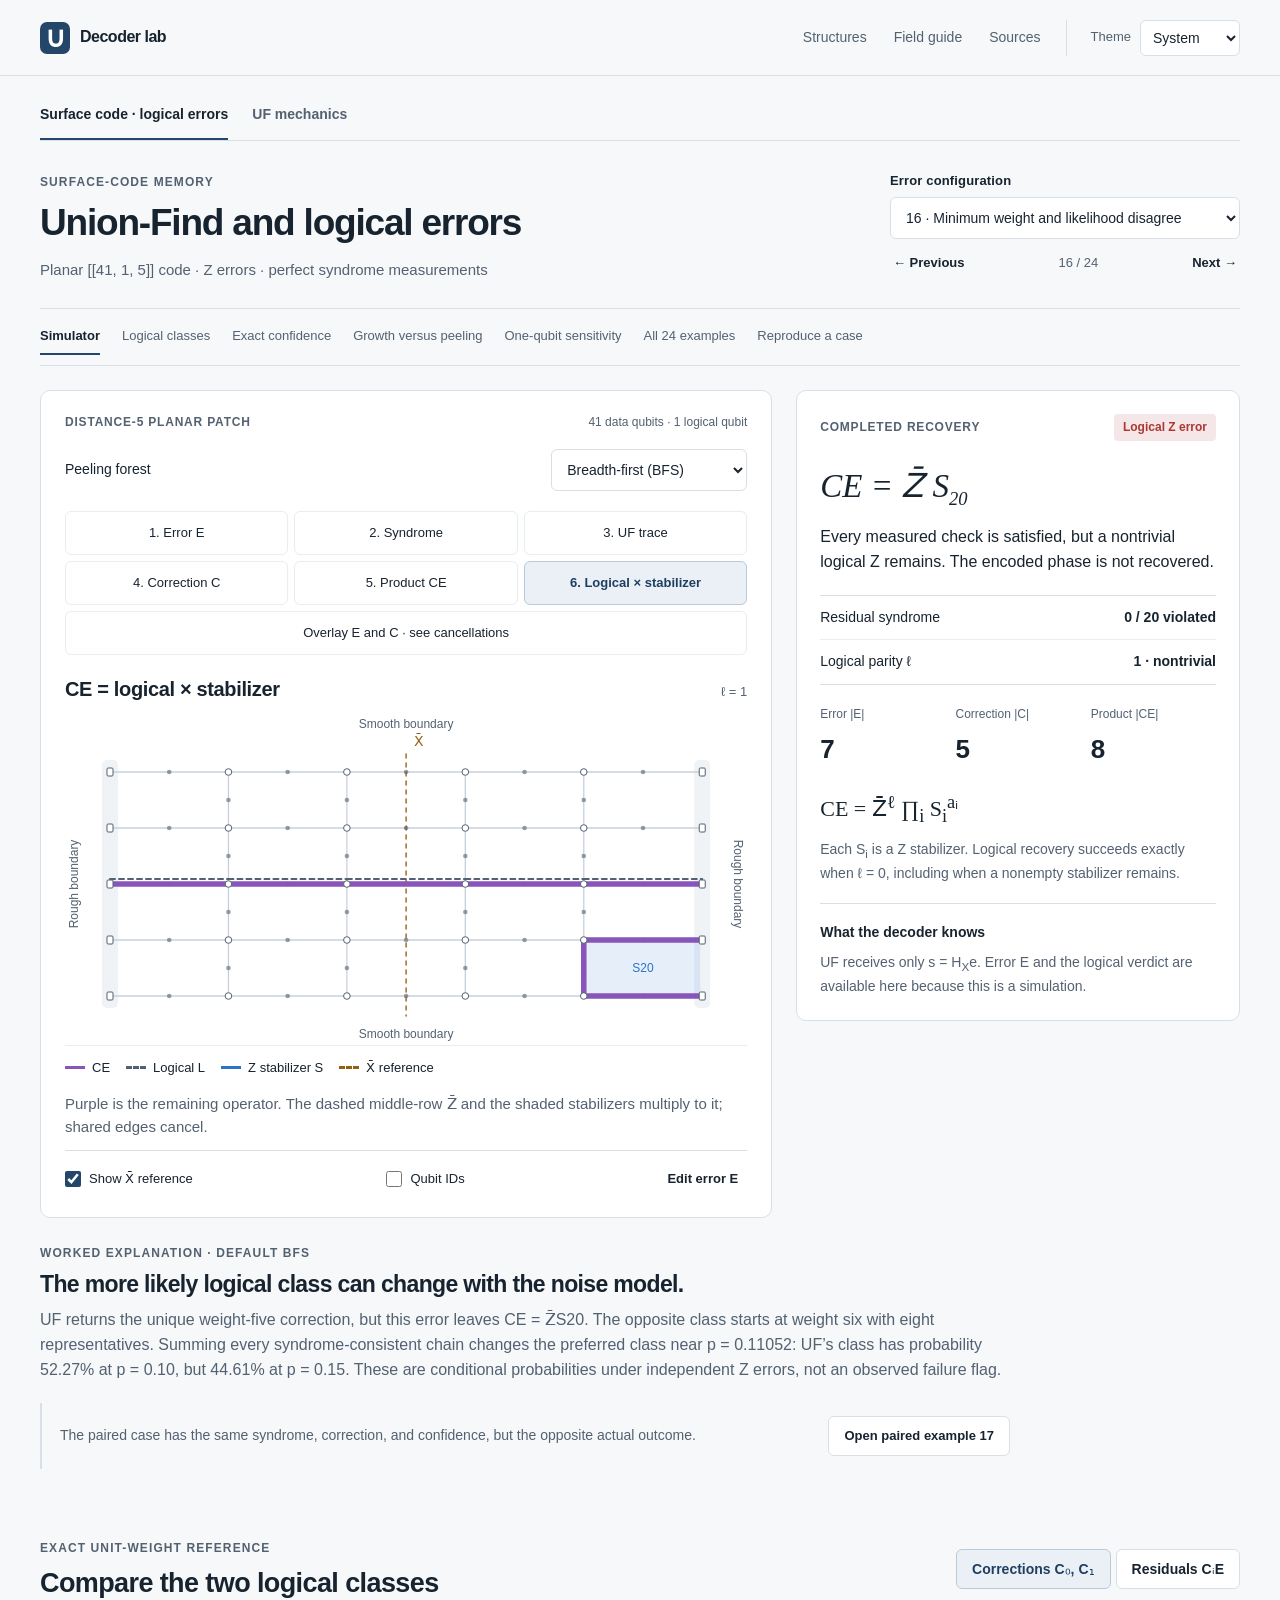
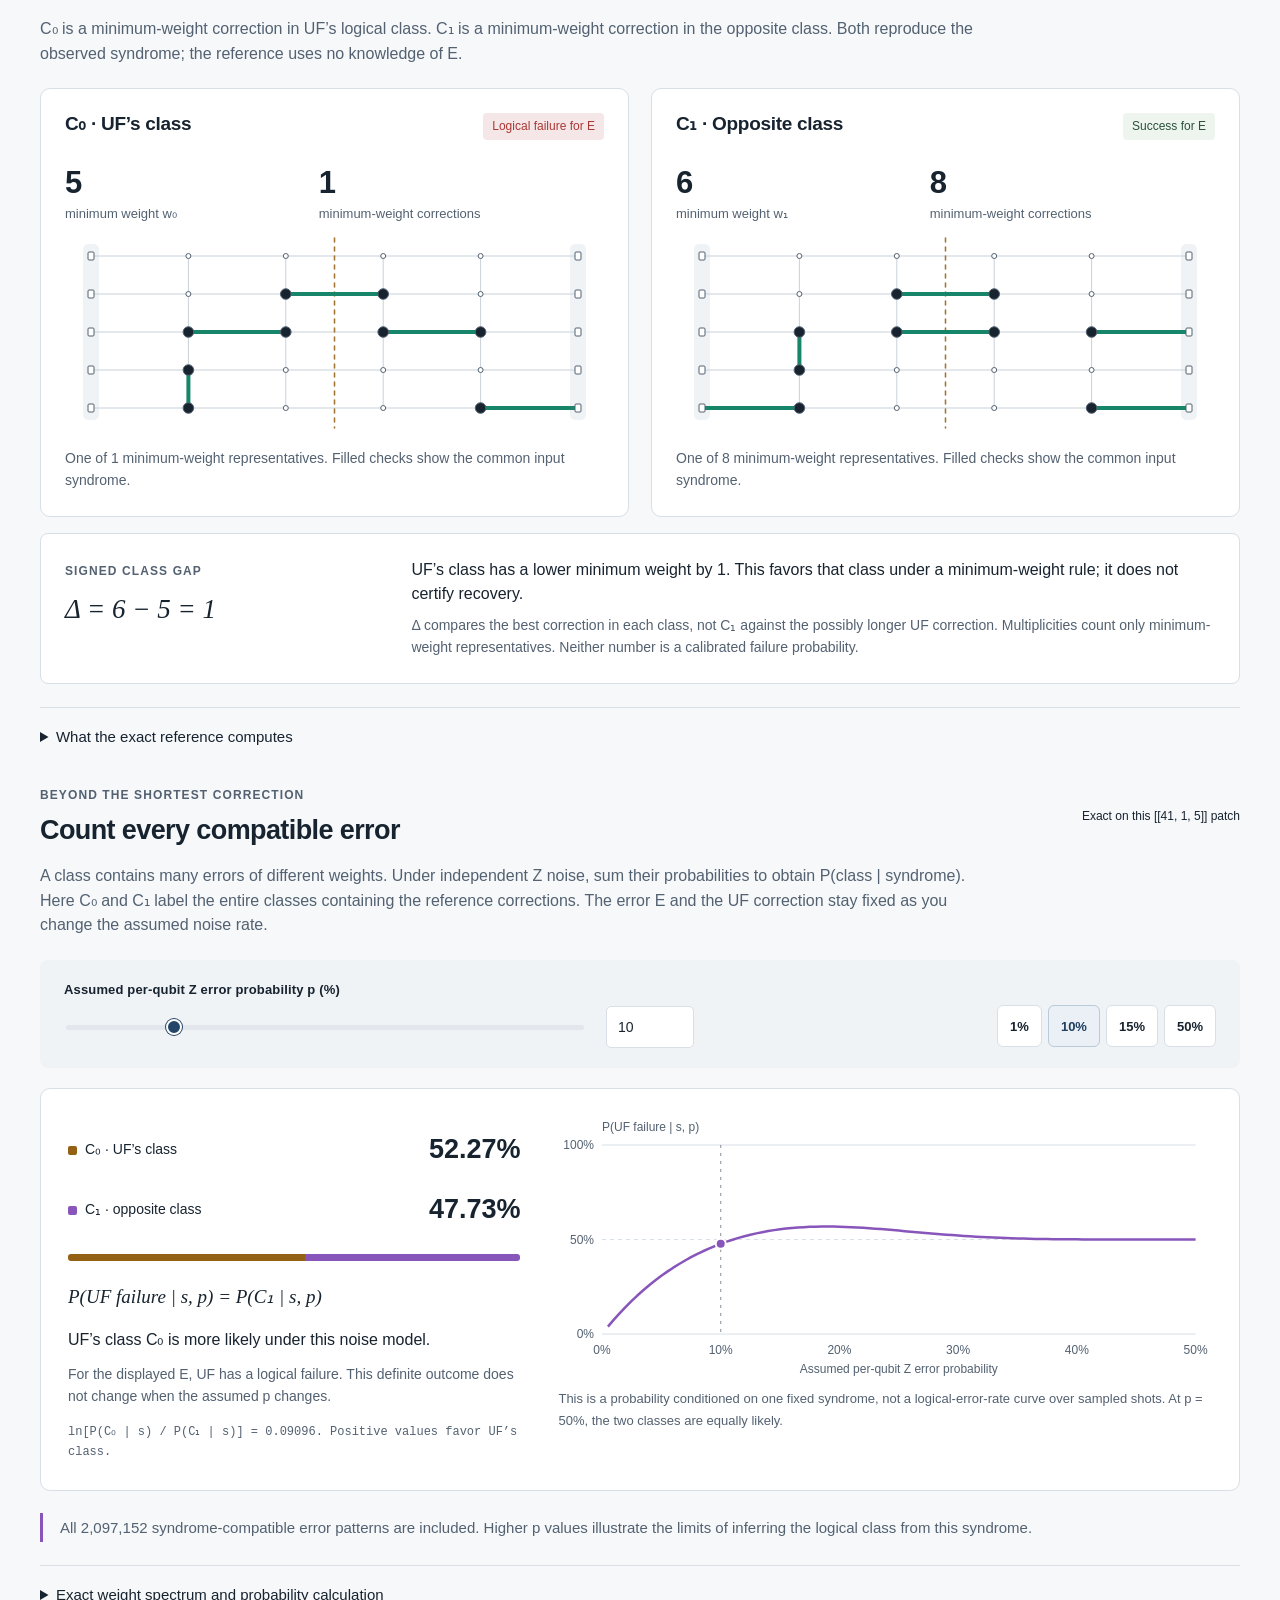
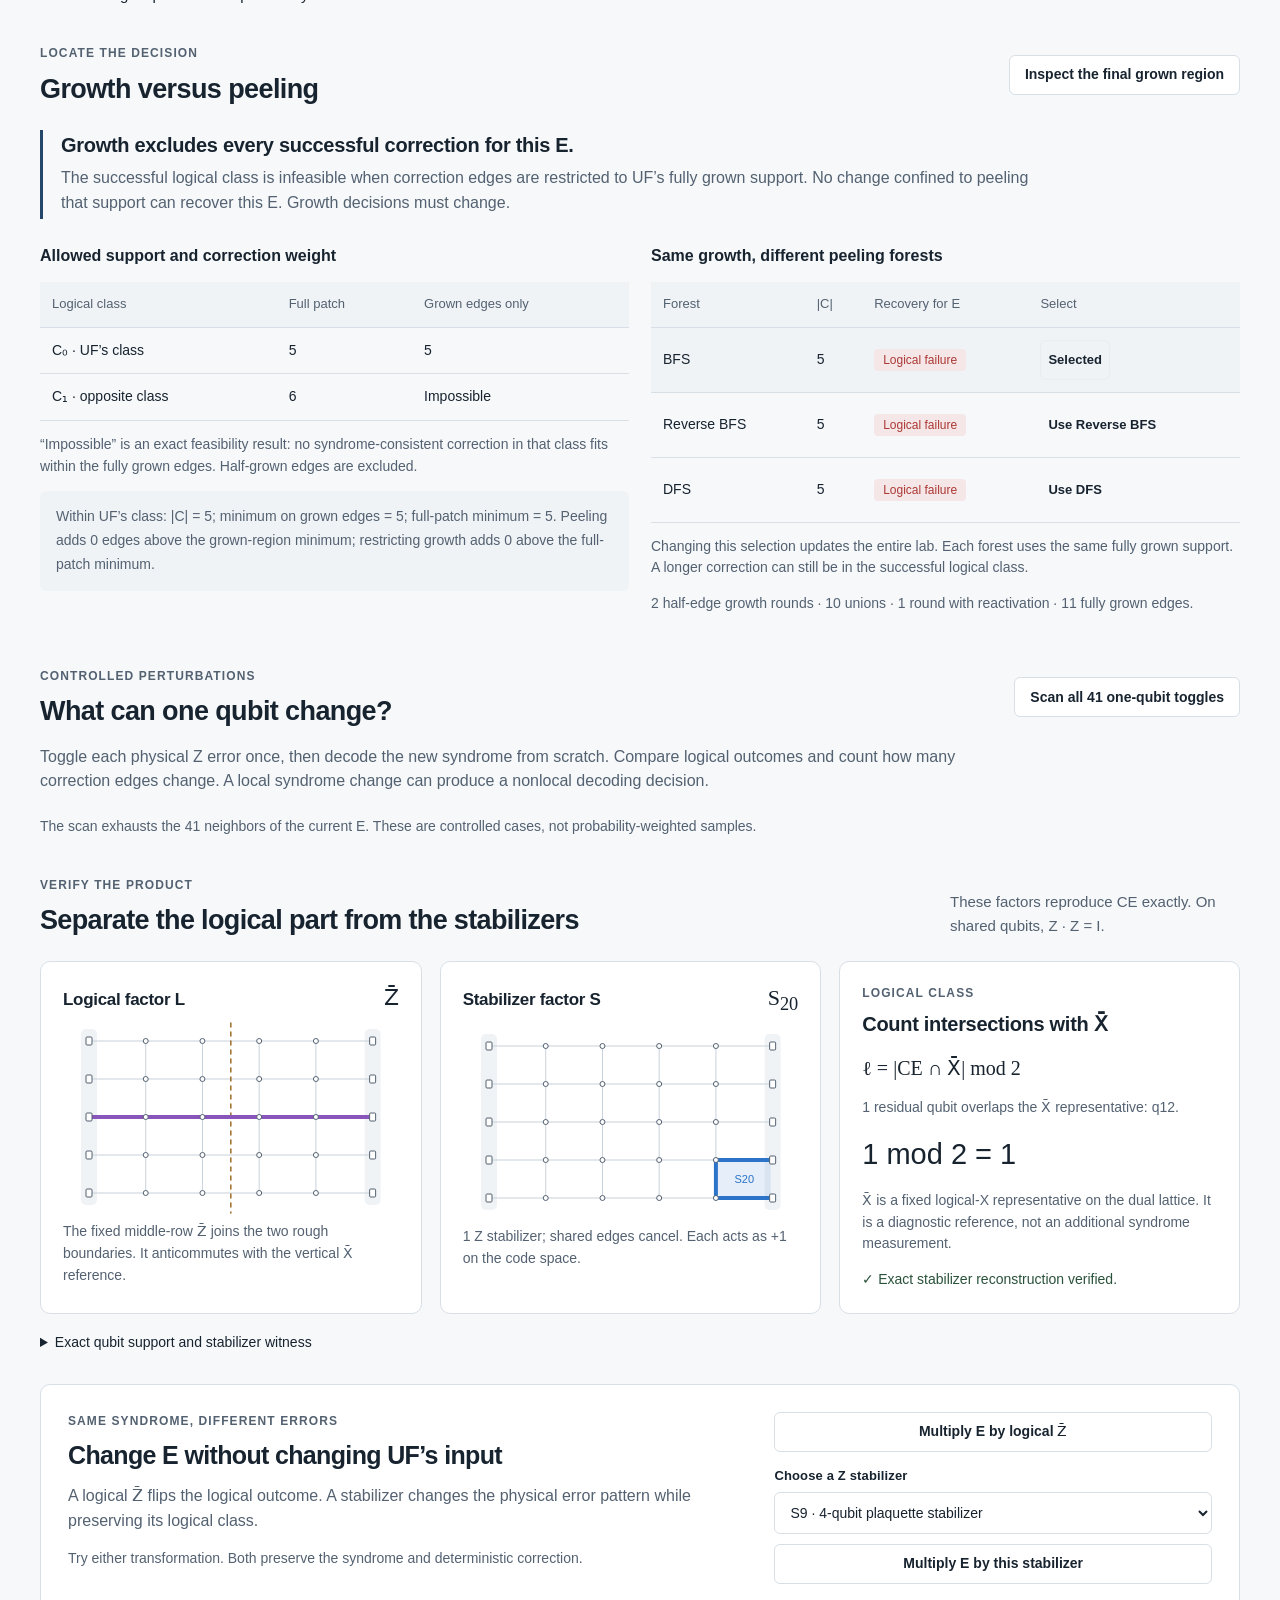
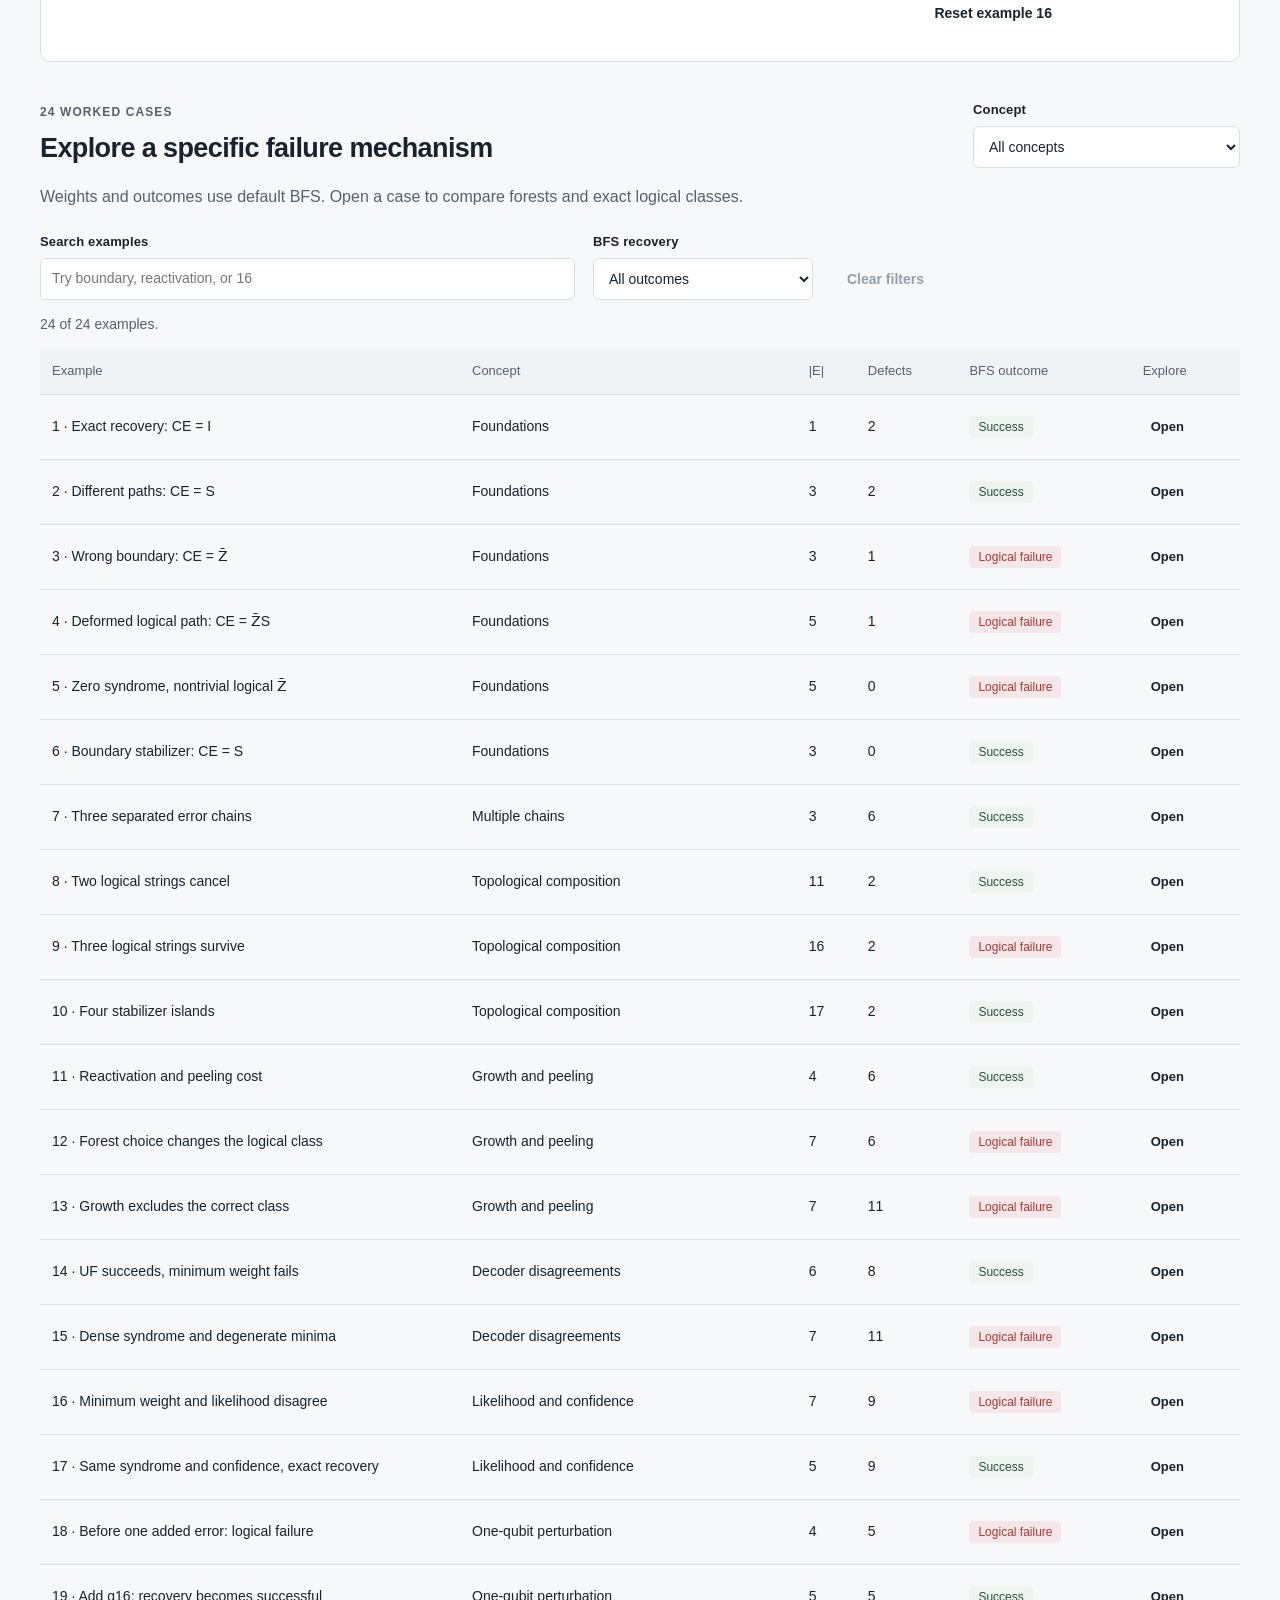
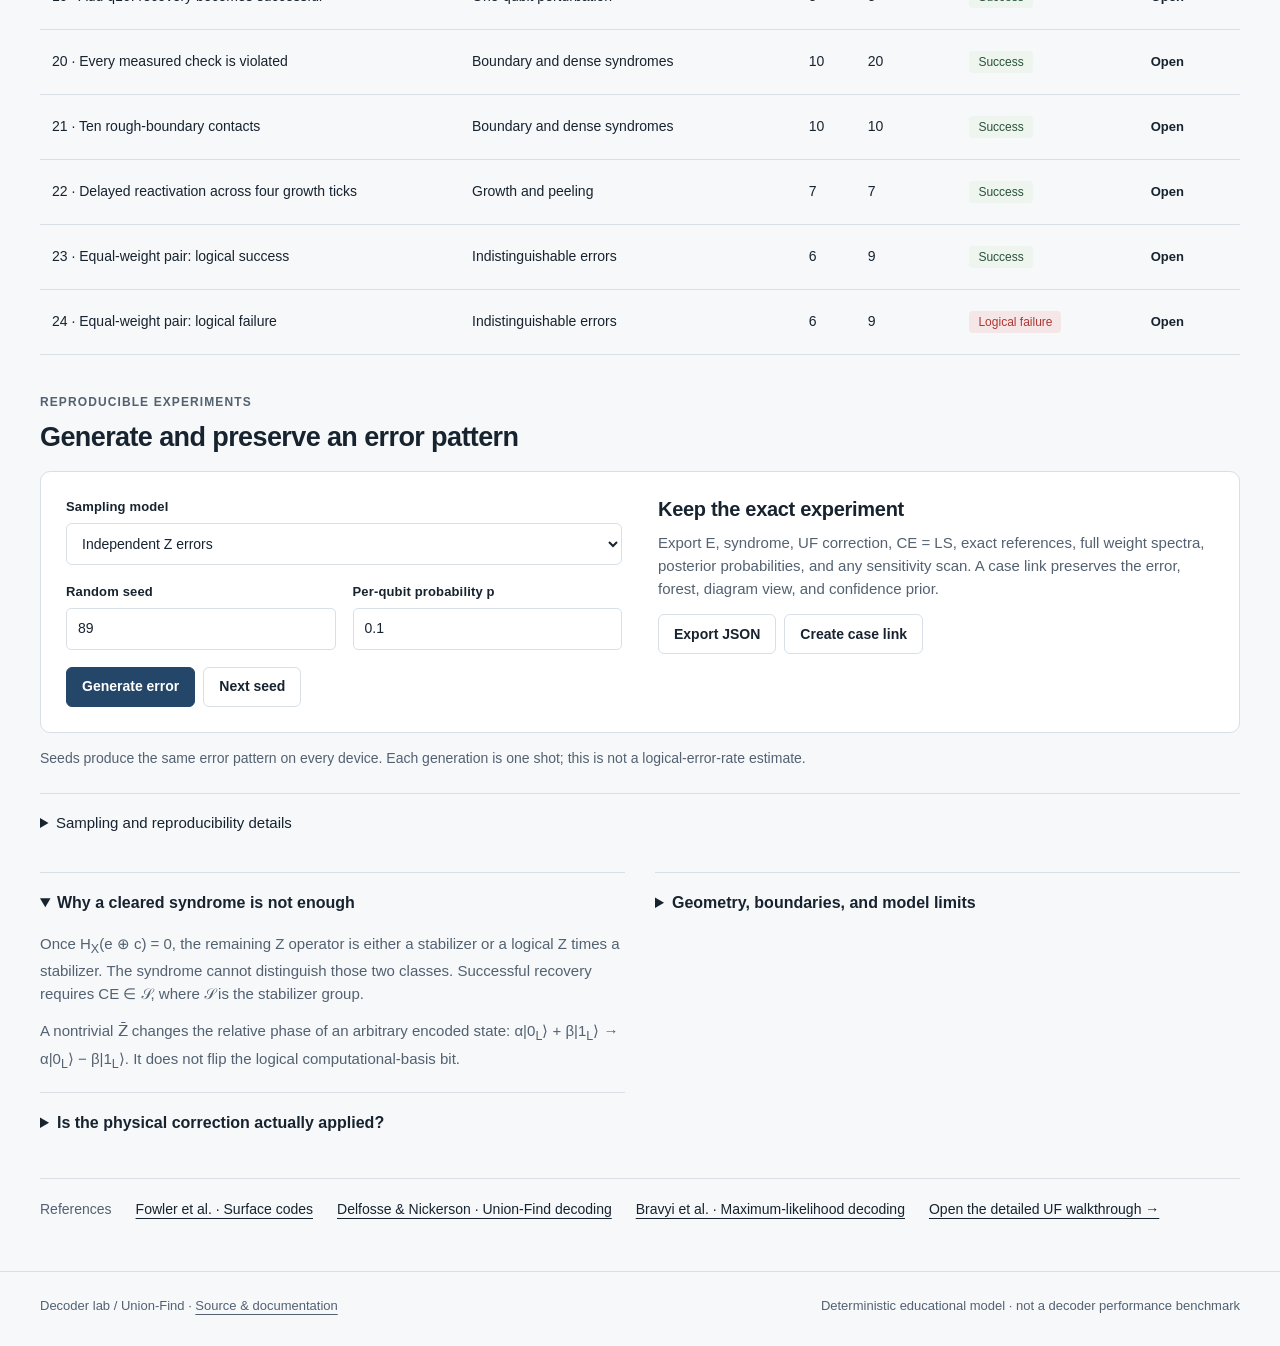
==== commit 7cb18fdf: "Harden decoder lab navigation, accessibility, and rendering Fix stale share links, keyboard shortcut" ====
--- a/index.html
+++ b/index.html
@@ -216,6 +216,10 @@
 }
 
 /* Printing always uses the light palette, regardless of the screen theme. */
+.no-script { max-width:1360px; margin:24px auto; padding:20px; background:var(--muted); border:1px solid var(--border); border-radius:8px; }
+main:focus { outline:none; }
+input[type="search"]::-webkit-search-cancel-button { cursor:pointer; }
+.form-check-input:disabled { cursor:default; opacity:.45; }
 @media print {
   :root,:root[data-theme="dark"] {
   color-scheme: light;
@@ -466,11 +470,38 @@
 @media print { .sc-prior-controls,#sc-neighbors,.sc-companion { display:none!important; } .sc-confidence-layout { break-inside:avoid; } .sc-spectrum-scroll { max-height:none; overflow:visible; } }
 
 #sc-forest-note { margin-top:12px; font-size:13px; }
-</style></head><body><a class="skip-link" href="#main-content">Skip to decoder</a><header class="site-header"><a class="brand" href="#"><span class="brand-symbol">∪</span> Decoder lab</a><div class="header-actions"><nav aria-label="Page"><a href="#structures">Structures</a><a href="#field-guide">Field guide</a><a href="#sources">Sources</a></nav><div class="theme-control"><label for="theme-select">Theme</label><select id="theme-select"><option value="system">System</option><option value="light">Light</option><option value="dark">Dark</option></select></div></div></header><main id="main-content"><nav class="lab-switch" aria-label="Choose a lab"><a href="#logical-lab" data-lab-mode="logical" aria-current="page">Surface code · logical errors</a><a href="#walkthrough" data-lab-mode="walkthrough">UF mechanics</a></nav><section id="logical-lab" aria-label="Surface-code logical recovery">
+
+/* Navigation stays available while reading the research panels. */
+.sc-section-nav { position:sticky; top:0; z-index:4; background:var(--page); gap:6px 22px; padding:10px 0; margin-bottom:24px; }
+.sc-section-nav a { padding:7px 0; border-bottom:2px solid transparent; font-size:13px; white-space:nowrap; }
+.sc-section-nav a[aria-current="location"] { color:var(--foreground); border-color:var(--primary); font-weight:600; }
+.sc-research-section,.sc-witness,#sc-workspace-title,#sc-view-title { scroll-margin-top:70px; }
+.sc-section-nav a:hover { text-decoration:none; color:var(--foreground); }
+#sc-workspace-title:focus,#sc-view-title:focus { outline:none; }
+#sc-workspace-title:focus-visible,#sc-view-title:focus-visible { outline:2px solid var(--focus); outline-offset:6px; border-radius:2px; }
+.sc-table-scroll:focus-visible { outline:3px solid var(--focus); outline-offset:3px; }
+.sc-table-scroll { overscroll-behavior:contain; scrollbar-color:var(--border) var(--background); }
+.sc-table-scroll thead { position:sticky; top:0; z-index:1; }
+.sc-edge-hit:focus-visible { outline:none; stroke:var(--focus); stroke-width:2; fill:color-mix(in srgb,var(--focus) 10%,transparent); }
+#sc-qubit-state { display:block; padding-top:7px; font-size:13px; }
+.sc-catalog-filters { display:grid; grid-template-columns:minmax(200px,1fr) 220px auto; align-items:end; gap:18px; max-width:900px; margin-bottom:14px; }
+#sc-catalog-status { margin-bottom:14px; }
+.sc-prior-shortcuts .btn[aria-pressed="true"] { background:var(--accent); color:var(--accent-foreground); border-color:var(--accent-border); }
+.sc-forest-selected { background:var(--muted); }
+#sc-forest-rows .btn[aria-pressed="true"] { background:transparent; color:var(--foreground); border-color:var(--subtle-border); }
+.sc-case-navigation .btn { padding:9px 2px; }
+.sc-load-notice { margin:22px 0 0; padding:14px 18px; border:1px solid var(--accent-border); border-radius:7px; background:var(--accent); color:var(--accent-foreground); font-size:14px; }
+.sc-view-heading { min-height:28px; }
+@media(max-width:1100px) { .sc-section-nav { flex-wrap:nowrap; overflow-x:auto; gap:20px; scrollbar-width:thin; } }
+@media(max-width:650px) { .sc-catalog-filters { grid-template-columns:1fr 1fr; gap:14px; } .sc-catalog-filters>div:first-child { grid-column:1/-1; } .sc-catalog-filters .btn { justify-self:start; } .sc-section-nav { margin-bottom:18px; } .sc-research-section .section-heading { align-items:flex-start; } #logical-lab input.form-control,#logical-lab select.form-select { font-size:16px; } }
+@media print { .sc-table-scroll { overflow:visible; max-height:none; } .sc-table-scroll table { min-width:0!important; } .sc-catalog-filters { display:none; } }
+</style></head><body><a class="skip-link" href="#main-content">Skip to decoder</a><header class="site-header"><a class="brand" href="#"><span class="brand-symbol">∪</span> Decoder lab</a><div class="header-actions"><nav aria-label="Page"><a href="#structures">Structures</a><a href="#field-guide">Field guide</a><a href="#sources">Sources</a></nav><div class="theme-control"><label for="theme-select">Theme</label><select id="theme-select"><option value="system">System</option><option value="light">Light</option><option value="dark">Dark</option></select></div></div></header><noscript><div class="no-script" role="alert">This interactive decoder requires JavaScript. Enable it and reload the page. <a href="https://github.com/polarbearsrock/decoder-lab#readme">Read the model and source documentation</a>.</div></noscript><main id="main-content" tabindex="-1"><nav class="lab-switch" aria-label="Choose a lab"><a href="#logical-lab" data-lab-mode="logical" aria-current="page">Surface code · logical errors</a><a href="#walkthrough" data-lab-mode="walkthrough">UF mechanics</a></nav><section id="logical-lab" aria-label="Surface-code logical recovery">
+  <p id="sc-load-notice" class="sc-load-notice" role="alert" hidden></p>
   <div class="sc-heading">
-    <div><div class="eyebrow">SURFACE-CODE MEMORY</div><h1>Union-Find and logical errors</h1><p>Planar [[41, 1, 5]] code · Z errors · perfect syndrome measurements</p></div>
+    <div><div class="eyebrow">SURFACE-CODE MEMORY</div><h1 id="sc-workspace-title" tabindex="-1">Union-Find and logical errors</h1><p>Planar [[41, 1, 5]] code · Z errors · perfect syndrome measurements</p></div>
     <div class="sc-example"><label class="form-label" for="sc-example">Error configuration</label><select class="form-select" id="sc-example"></select><div class="sc-case-navigation"><button class="btn btn-ghost" id="sc-previous-example" aria-label="Previous example">← Previous</button><span id="sc-case-position"></span><button class="btn btn-ghost" id="sc-next-example" aria-label="Next example">Next →</button></div></div>
   </div>
+  <nav class="sc-section-nav" id="sc-section-nav" aria-label="Research tools"><a href="#logical-lab" aria-current="location">Simulator</a><a href="#sc-comparison">Logical classes</a><a href="#sc-confidence">Exact confidence</a><a href="#sc-growth">Growth versus peeling</a><a href="#sc-neighbors">One-qubit sensitivity</a><a href="#sc-catalog" id="sc-catalog-link">All examples</a><a href="#sc-sampling">Reproduce a case</a></nav>
   <div class="sc-layout">
     <section class="sc-board-panel" aria-label="Surface-code patch">
       <div class="surface-heading"><span>DISTANCE-5 PLANAR PATCH</span><span class="model-tag">41 data qubits · 1 logical qubit</span></div>
@@ -484,19 +515,19 @@
         <button class="btn" data-sc-view="decomposition" aria-pressed="true">6. Logical × stabilizer</button>
         <button class="btn sc-overlay-button" data-sc-view="overlay" aria-pressed="false">Overlay E and C · see cancellations</button>
       </div>
-      <div class="sc-view-heading"><h2 id="sc-view-title">The remaining operator</h2><span id="sc-view-meta" class="text-muted"></span></div>
+      <div class="sc-view-heading"><h2 id="sc-view-title" tabindex="-1">The remaining operator</h2><span id="sc-view-meta" class="text-muted"></span></div>
       <figure class="sc-figure"><svg id="sc-graph" role="img" aria-labelledby="sc-graph-title sc-graph-desc"><title id="sc-graph-title">Surface-code patch</title><desc id="sc-graph-desc"></desc><g id="sc-drawing"></g></svg><figcaption id="sc-legend" class="sc-legend"></figcaption></figure>
       <p id="sc-view-note" class="sc-view-note"></p>
       <div id="sc-trace-controls" hidden>
-        <div class="sc-trace-caption"><strong id="sc-trace-title"></strong><span id="sc-trace-count"></span></div>
+        <div class="sc-trace-caption"><strong id="sc-trace-title" role="status" aria-atomic="true"></strong><span id="sc-trace-count"></span></div>
         <input type="range" id="sc-trace-scrub" class="form-range" min="0" max="1" value="0" aria-label="Surface-code UF step">
         <div class="sc-trace-buttons"><button class="btn" id="sc-trace-start">Start</button><button class="btn" id="sc-trace-back">Back</button><button class="btn" id="sc-trace-play" aria-pressed="false">Play</button><button class="btn btn-primary" id="sc-trace-next">Next</button><button class="btn btn-ghost" id="sc-trace-end">Final correction</button></div>
         <div class="sc-trace-jumps"><span>Jump to</span><button class="btn btn-ghost" id="sc-jump-merge">First merge</button><button class="btn btn-ghost" id="sc-jump-reactivate">Next reactivation</button><button class="btn btn-ghost" id="sc-jump-forest">Forest</button></div>
         <div class="sc-trace-metrics" id="sc-trace-metrics"></div>
-        <details class="sc-clusters"><summary>Live clusters and their stopping conditions</summary><div class="sc-table-scroll"><table><thead><tr><th scope="col">Cluster</th><th scope="col">Defects</th><th scope="col">Vertices</th><th scope="col">Growth</th></tr></thead><tbody id="sc-cluster-rows"></tbody></table></div><p class="sc-secondary">Counts refer to original defects in each cluster. Peeling updates the separate residual syndrome. Boundary contact permits a cluster to stop even with odd parity.</p></details>
+        <details class="sc-clusters"><summary>Live clusters and their stopping conditions</summary><div class="sc-table-scroll" tabindex="0" role="region" aria-label="Live clusters"><table><thead><tr><th scope="col">Cluster</th><th scope="col">Defects</th><th scope="col">Vertices</th><th scope="col">Growth</th></tr></thead><tbody id="sc-cluster-rows"></tbody></table></div><p class="sc-secondary">Counts refer to original defects in each cluster. Peeling updates the separate residual syndrome. Boundary contact permits a cluster to stop even with odd parity.</p></details>
       </div>
       <div class="sc-display-options"><label class="form-check"><input type="checkbox" class="form-check-input" id="sc-cut" checked> Show X̄ reference</label><label class="form-check"><input type="checkbox" class="form-check-input" id="sc-ids"> Qubit IDs</label><button class="btn btn-ghost" id="sc-edit" aria-pressed="false">Edit error E</button></div>
-      <div id="sc-editor" class="sc-editor" hidden><p>Click a data-qubit edge to toggle a Z error, or use the selector. The correction is recomputed from the syndrome.</p><div class="sc-editor-row"><div><label class="form-label" for="sc-qubit">Data qubit</label><select class="form-select" id="sc-qubit"></select></div><button class="btn" id="sc-toggle-qubit">Toggle Z</button><button class="btn" id="sc-clear">Clear E</button></div></div>
+      <div id="sc-editor" class="sc-editor" hidden><p>Click an edge or use the selector to toggle a Z error. On the focused lattice, arrow keys move between qubits; Enter or Space toggles the selected qubit.</p><div class="sc-editor-row"><div><label class="form-label" for="sc-qubit">Data qubit</label><select class="form-select" id="sc-qubit" aria-describedby="sc-qubit-state"></select><span id="sc-qubit-state" class="sc-secondary" role="status"></span></div><button class="btn" id="sc-toggle-qubit">Toggle Z</button><button class="btn" id="sc-clear">Clear E</button></div></div>
     </section>
     <aside class="sc-outcome" aria-label="Completed recovery outcome">
       <div class="surface-heading"><span>COMPLETED RECOVERY</span><span id="sc-result-badge" class="sc-badge"></span></div>
@@ -510,9 +541,9 @@
     </aside>
   </div>
 
-  <div class="sc-example-story"><span class="eyebrow">WORKED EXPLANATION · DEFAULT BFS</span><h2 id="sc-example-title"></h2><p id="sc-example-note"></p><p class="sc-secondary" id="sc-forest-note" hidden>The explanation above uses default BFS. The diagrams and computed results use the selected forest.</p><div class="sc-companion" id="sc-companion" hidden><p id="sc-companion-note"></p><button class="btn" id="sc-open-companion">Open paired case</button></div></div>
-
-  <nav class="sc-section-nav" aria-label="Research tools"><a href="#sc-comparison">Logical classes</a><a href="#sc-confidence">Exact confidence</a><a href="#sc-growth">Growth versus peeling</a><a href="#sc-neighbors">One-qubit sensitivity</a><a href="#sc-catalog" id="sc-catalog-link">All examples</a><a href="#sc-sampling">Reproduce a case</a></nav>
+  <div class="sc-example-story"><span class="eyebrow" id="sc-story-kind">WORKED EXPLANATION · DEFAULT BFS</span><h2 id="sc-example-title"></h2><p id="sc-example-note"></p><p class="sc-secondary" id="sc-forest-note" hidden>The explanation above uses default BFS. The diagrams and computed results use the selected forest.</p><div class="sc-companion" id="sc-companion" hidden><p id="sc-companion-note"></p><button class="btn" id="sc-open-companion">Open paired case</button></div></div>
+
+
 
   <section class="sc-research-section" id="sc-comparison" aria-label="Exact logical-class comparison">
     <div class="section-heading"><div><div class="eyebrow">EXACT UNIT-WEIGHT REFERENCE</div><h2>Compare the two logical classes</h2></div><div class="sc-reference-toggle" role="group" aria-label="Reference diagram"><button class="btn" data-sc-reference="correction" aria-pressed="true">Corrections C₀, C₁</button><button class="btn" data-sc-reference="residual" aria-pressed="false">Residuals CᵢE</button></div></div>
@@ -531,20 +562,20 @@
     <div class="sc-prior-controls"><div><label class="form-label" for="sc-confidence-p">Assumed per-qubit Z error probability p (%)</label><div class="sc-prior-input"><input class="form-range" id="sc-confidence-p" type="range" min="0" max="50" step="0.1" value="10"><input class="form-control" id="sc-confidence-number" type="number" min="0" max="50" step="any" value="10" aria-label="Assumed Z error probability in percent"></div></div><div class="sc-prior-shortcuts" role="group" aria-label="Noise-rate examples"><button class="btn" data-sc-prior="0.01">1%</button><button class="btn" data-sc-prior="0.10">10%</button><button class="btn" data-sc-prior="0.15">15%</button><button class="btn" data-sc-prior="0.50">50%</button></div></div>
     <div class="sc-confidence-layout"><div class="sc-confidence-readout"><div class="sc-probability-row"><span><i class="sc-class-zero"></i>C₀ · UF’s class</span><strong id="sc-confidence-zero"></strong></div><div class="sc-probability-row"><span><i class="sc-class-one"></i>C₁ · opposite class</span><strong id="sc-confidence-one"></strong></div><div class="sc-probability-bar" aria-hidden="true"><span id="sc-confidence-bar-zero"></span><span id="sc-confidence-bar-one"></span></div><p class="sc-confidence-formula">P(UF failure | s, p) = P(C₁ | s, p)</p><p id="sc-confidence-decision" role="status"></p><p class="sc-secondary" id="sc-confidence-truth"></p><p class="sc-secondary" id="sc-confidence-llr"></p></div><figure class="sc-confidence-figure"><svg id="sc-confidence-curve" role="img" aria-labelledby="sc-confidence-curve-title sc-confidence-curve-desc"><title id="sc-confidence-curve-title">Conditional UF failure probability versus assumed noise rate</title><desc id="sc-confidence-curve-desc"></desc><g id="sc-confidence-curve-drawing"></g></svg><figcaption>This is a probability conditioned on one fixed syndrome, not a logical-error-rate curve over sampled shots. At p = 50%, the two classes are equally likely.</figcaption></figure></div>
     <p class="sc-confidence-status" id="sc-confidence-status"></p>
-    <details class="sc-method"><summary>Exact weight spectrum and probability calculation</summary><div><p>For class b, A<sub>b,k</sub> is the number of syndrome-compatible errors of weight k. The class mass is M<sub>b</sub>(p) = Σ<sub>k</sub> A<sub>b,k</sub> p<sup>k</sup>(1 − p)<sup>41−k</sup>, and P(b | s, p) = M<sub>b</sub> / (M₀ + M₁). Each class contains exactly 2²⁰ = 1,048,576 distinct errors. A row-frontier calculation counts every weight; it does not truncate to the minima.</p><p>These posteriors are exact for the assumed independent-Z, perfect-syndrome model. They are not calibrated confidence for circuit noise, correlated faults, or a fixed-weight sampler. A probability describes uncertainty before E is revealed; the displayed shot’s success or failure is a separate, definite fact.</p><div class="sc-table-scroll sc-spectrum-scroll"><table><caption>All weights in the current syndrome’s two classes</caption><thead><tr><th scope="col">Weight k</th><th scope="col">Count A₀,k</th><th scope="col">Count A₁,k</th><th scope="col">P(C₀, k | s)</th><th scope="col">P(C₁, k | s)</th></tr></thead><tbody id="sc-spectrum-rows"></tbody></table></div></div></details>
+    <details class="sc-method"><summary>Exact weight spectrum and probability calculation</summary><div><p>For class b, A<sub>b,k</sub> is the number of syndrome-compatible errors of weight k. The class mass is M<sub>b</sub>(p) = Σ<sub>k</sub> A<sub>b,k</sub> p<sup>k</sup>(1 − p)<sup>41−k</sup>, and P(b | s, p) = M<sub>b</sub> / (M₀ + M₁). Each class contains exactly 2²⁰ = 1,048,576 distinct errors. A row-frontier calculation counts every weight; it does not truncate to the minima.</p><p>These posteriors are exact for the assumed independent-Z, perfect-syndrome model. They are not calibrated confidence for circuit noise, correlated faults, or a fixed-weight sampler. A probability describes uncertainty before E is revealed; the displayed shot’s success or failure is a separate, definite fact.</p><div class="sc-table-scroll sc-spectrum-scroll" tabindex="0" role="region" aria-label="All-weight probability spectrum"><table><caption>All weights in the current syndrome’s two classes</caption><thead><tr><th scope="col">Weight k</th><th scope="col">Count A₀,k</th><th scope="col">Count A₁,k</th><th scope="col">P(C₀, k | s)</th><th scope="col">P(C₁, k | s)</th></tr></thead><tbody id="sc-spectrum-rows"></tbody></table></div></div></details>
   </section>
 
   <section class="sc-research-section" id="sc-growth" aria-label="Growth and peeling comparison">
     <div class="section-heading"><div><div class="eyebrow">LOCATE THE DECISION</div><h2>Growth versus peeling</h2></div><button class="btn" id="sc-inspect-growth">Inspect the final grown region</button></div>
     <div class="sc-diagnosis"><h3 id="sc-growth-title"></h3><p id="sc-growth-note"></p></div>
-    <div class="sc-growth-layout"><div><div class="sc-table-scroll"><table><caption>Allowed support and correction weight</caption><thead><tr><th scope="col">Logical class</th><th scope="col">Full patch</th><th scope="col">Grown edges only</th></tr></thead><tbody id="sc-growth-rows"></tbody></table></div><p class="sc-secondary">“Impossible” is an exact feasibility result: no syndrome-consistent correction in that class fits within the fully grown edges. Half-grown edges are excluded.</p><div class="sc-cost-note" id="sc-cost-note"></div></div><div><div class="sc-table-scroll"><table><caption>Same growth, different peeling forests</caption><thead><tr><th scope="col">Forest</th><th scope="col">|C|</th><th scope="col">Recovery for E</th><th scope="col">Select</th></tr></thead><tbody id="sc-forest-rows"></tbody></table></div><p class="sc-secondary">Changing this selection updates the entire lab. Each forest uses the same fully grown support. A longer correction can still be in the successful logical class.</p><p class="sc-secondary" id="sc-run-metrics"></p></div></div>
+    <div class="sc-growth-layout"><div><div class="sc-table-scroll" tabindex="0" role="region" aria-label="Correction weights"><table><caption>Allowed support and correction weight</caption><thead><tr><th scope="col">Logical class</th><th scope="col">Full patch</th><th scope="col">Grown edges only</th></tr></thead><tbody id="sc-growth-rows"></tbody></table></div><p class="sc-secondary">“Impossible” is an exact feasibility result: no syndrome-consistent correction in that class fits within the fully grown edges. Half-grown edges are excluded.</p><div class="sc-cost-note" id="sc-cost-note"></div></div><div><div class="sc-table-scroll" tabindex="0" role="region" aria-label="Peeling forest results"><table><caption>Same growth, different peeling forests</caption><thead><tr><th scope="col">Forest</th><th scope="col">|C|</th><th scope="col">Recovery for E</th><th scope="col">Select</th></tr></thead><tbody id="sc-forest-rows"></tbody></table></div><p class="sc-secondary">Changing this selection updates the entire lab. Each forest uses the same fully grown support. A longer correction can still be in the successful logical class.</p><p class="sc-secondary" id="sc-run-metrics"></p></div></div>
   </section>
 
   <section class="sc-research-section" id="sc-neighbors" aria-label="One-qubit sensitivity analysis">
     <div class="section-heading"><div><div class="eyebrow">CONTROLLED PERTURBATIONS</div><h2>What can one qubit change?</h2></div><button class="btn" id="sc-scan-neighbors">Scan all 41 one-qubit toggles</button></div>
     <p class="sc-section-intro">Toggle each physical Z error once, then decode the new syndrome from scratch. Compare logical outcomes and count how many correction edges change. A local syndrome change can produce a nonlocal decoding decision.</p>
     <p id="sc-neighbor-status" class="sc-secondary" role="status">The scan exhausts the 41 neighbors of the current E. These are controlled cases, not probability-weighted samples.</p>
-    <div id="sc-neighbor-results" hidden><div class="sc-neighbor-toolbar"><p id="sc-neighbor-summary"></p><div><label class="form-label" for="sc-neighbor-filter">Show neighbors</label><select id="sc-neighbor-filter" class="form-select"><option value="flips">Logical outcome changes</option><option value="all">All 41 toggles</option></select></div></div><div class="sc-table-scroll sc-neighbor-scroll"><table><thead><tr><th scope="col">Toggle</th><th scope="col">New |E|</th><th scope="col">New |C|</th><th scope="col">Changed C edges</th><th scope="col">New outcome</th><th scope="col">Explore</th></tr></thead><tbody id="sc-neighbor-rows"></tbody></table></div><p class="sc-secondary">Changed correction edges means |C ⊕ C′|. The closed residual change is q ⊕ C ⊕ C′; its logical parity says whether the outcome flips. This diagnostic uses simulated E.</p></div>
+    <div id="sc-neighbor-results" hidden><div class="sc-neighbor-toolbar"><p id="sc-neighbor-summary"></p><div><label class="form-label" for="sc-neighbor-filter">Show neighbors</label><select id="sc-neighbor-filter" class="form-select"><option value="flips">Logical outcome changes</option><option value="all">All 41 toggles</option></select></div></div><div class="sc-table-scroll sc-neighbor-scroll" tabindex="0" role="region" aria-label="One-qubit scan results"><table><thead><tr><th scope="col">Toggle</th><th scope="col">New |E|</th><th scope="col">New |C|</th><th scope="col">Changed C edges</th><th scope="col">New outcome</th><th scope="col">Explore</th></tr></thead><tbody id="sc-neighbor-rows"></tbody></table></div><p class="sc-secondary">Changed correction edges means |C ⊕ C′|. The closed residual change is q ⊕ C ⊕ C′; its logical parity says whether the outcome flips. This diagnostic uses simulated E.</p></div>
     <button class="btn" id="sc-restore-neighbor" hidden>Restore scan’s original error</button>
   </section>
 
@@ -564,18 +595,18 @@
   </section>
 
   <section class="sc-research-section" id="sc-catalog" aria-label="Worked example catalog">
-    <div class="section-heading"><div><div class="eyebrow" id="sc-catalog-count">WORKED CASES</div><h2>Explore a specific failure mechanism</h2></div><div><label class="form-label" for="sc-category">Filter examples</label><select id="sc-category" class="form-select"><option value="all">All concepts</option></select></div></div>
-    <p class="sc-section-intro">Weights and outcomes in this catalog use the default BFS forest. Open a case to compare alternative forests and exact logical classes.</p><div class="sc-table-scroll"><table class="sc-catalog-table"><thead><tr><th scope="col">Example</th><th scope="col">Concept</th><th scope="col">|E|</th><th scope="col">Defects</th><th scope="col">BFS outcome</th><th scope="col">Explore</th></tr></thead><tbody id="sc-catalog-rows"></tbody></table></div>
+    <div class="section-heading"><div><div class="eyebrow" id="sc-catalog-count">WORKED CASES</div><h2>Explore a specific failure mechanism</h2></div><div><label class="form-label" for="sc-category">Concept</label><select id="sc-category" class="form-select"><option value="all">All concepts</option></select></div></div>
+    <p class="sc-section-intro">Weights and outcomes use default BFS. Open a case to compare forests and exact logical classes.</p><div class="sc-catalog-filters"><div><label class="form-label" for="sc-search">Search examples</label><input id="sc-search" type="search" class="form-control" placeholder="Try boundary, reactivation, or 16" maxlength="120"></div><div><label class="form-label" for="sc-outcome-filter">BFS recovery</label><select class="form-select" id="sc-outcome-filter"><option value="all">All outcomes</option><option value="success">Logical success</option><option value="failure">Logical failure</option></select></div><button type="button" class="btn btn-ghost" id="sc-clear-filters">Clear filters</button></div><p id="sc-catalog-status" class="sc-secondary" role="status"></p><div class="sc-table-scroll" tabindex="0" role="region" aria-label="Worked examples"><table class="sc-catalog-table"><thead><tr><th scope="col">Example</th><th scope="col">Concept</th><th scope="col">|E|</th><th scope="col">Defects</th><th scope="col">BFS outcome</th><th scope="col">Explore</th></tr></thead><tbody id="sc-catalog-rows"></tbody></table></div>
   </section>
 
   <section class="sc-research-section" id="sc-sampling" aria-label="Reproducible error experiments">
     <div class="section-heading"><div><div class="eyebrow">REPRODUCIBLE EXPERIMENTS</div><h2>Generate and preserve an error pattern</h2></div></div>
-    <div class="sc-sampling-grid"><form id="sc-sample-form" class="sc-sample-form"><div><label class="form-label" for="sc-sample-mode">Sampling model</label><select class="form-select" id="sc-sample-mode"><option value="iid">Independent Z errors</option><option value="fixed">Fixed-weight Z errors</option></select></div><div><label class="form-label" for="sc-seed">Random seed</label><input class="form-control" id="sc-seed" type="number" min="0" max="4294967295" step="1" value="89" required></div><div id="sc-probability-field"><label class="form-label" for="sc-probability">Per-qubit probability p</label><input class="form-control" id="sc-probability" type="number" min="0" max="1" step="any" value="0.1" required></div><div id="sc-weight-field" hidden><label class="form-label" for="sc-sample-weight">Number of errors</label><input class="form-control" id="sc-sample-weight" type="number" min="0" max="41" step="1" value="7" required disabled></div><div class="sc-sample-actions"><button class="btn btn-primary" type="submit">Generate error</button><button class="btn" type="button" id="sc-next-seed">Next seed</button></div></form><div class="sc-preserve"><h3>Keep the exact experiment</h3><p>Export E, syndrome, UF correction, CE = LS, exact references, full weight spectra, posterior probabilities, and any sensitivity scan. A case link preserves the error, forest, diagram view, and confidence prior.</p><div><button class="btn" id="sc-export">Export JSON</button><button class="btn" id="sc-share">Create case link</button></div><label class="form-label" for="sc-share-url" id="sc-share-label" hidden>Case link · select and copy</label><input class="form-control" id="sc-share-url" type="text" readonly hidden></div></div>
+    <div class="sc-sampling-grid"><form id="sc-sample-form" class="sc-sample-form"><div><label class="form-label" for="sc-sample-mode">Sampling model</label><select class="form-select" id="sc-sample-mode"><option value="iid">Independent Z errors</option><option value="fixed">Fixed-weight Z errors</option></select></div><div><label class="form-label" for="sc-seed">Random seed</label><input class="form-control" id="sc-seed" type="number" min="0" max="4294967295" step="1" value="89" required></div><div id="sc-probability-field"><label class="form-label" for="sc-probability">Per-qubit probability p</label><input class="form-control" id="sc-probability" type="number" min="0" max="1" step="any" value="0.1" required></div><div id="sc-weight-field" hidden><label class="form-label" for="sc-sample-weight">Number of errors</label><input class="form-control" id="sc-sample-weight" type="number" min="0" max="41" step="1" value="7" required disabled></div><div class="sc-sample-actions"><button class="btn btn-primary" type="submit">Generate error</button><button class="btn" type="button" id="sc-next-seed">Next seed</button></div></form><div class="sc-preserve"><h3>Keep the exact experiment</h3><p>Export E, syndrome, UF correction, CE = LS, exact references, full weight spectra, posterior probabilities, and any sensitivity scan. A case link preserves the error, forest, diagram view, and confidence prior.</p><div><button class="btn" id="sc-export">Export JSON</button><button class="btn" id="sc-share">Create case link</button><button class="btn" id="sc-copy-link" hidden>Copy link</button></div><label class="form-label" for="sc-share-url" id="sc-share-label" hidden>Case link · select and copy</label><input class="form-control" id="sc-share-url" type="text" readonly hidden></div></div>
     <p id="sc-sample-status" class="sc-equivalence-status" role="status">Seeds produce the same error pattern on every device. Each generation is one shot; this is not a logical-error-rate estimate.</p>
     <details class="sc-method"><summary>Sampling and reproducibility details</summary><div><p>Independent sampling draws one Bernoulli(p) Z error per data qubit. Fixed-weight sampling selects a subset without replacement; it conditions the weight and is not an independent noise model. The deterministic 32-bit generator uses state ← (1664525 · state + 1013904223) mod 2³². Fixed-weight samples use a Fisher–Yates shuffle in descending qubit order.</p><p>These experiments model a single perfect-syndrome round. They contain no measurement faults, circuit propagation, temporal correlations, or X/Y errors. Curated examples are selected to illustrate mechanisms and cannot establish comparative decoder error rates.</p></div></details>
   </section>
 
-  <section class="sc-notes" aria-label="Surface-code assumptions">
+  <section id="sc-assumptions" class="sc-notes" aria-label="Surface-code assumptions">
     <details open><summary>Why a cleared syndrome is not enough</summary><div><p>Once H<sub>X</sub>(e ⊕ c) = 0, the remaining Z operator is either a stabilizer or a logical Z times a stabilizer. The syndrome cannot distinguish those two classes. Successful recovery requires CE ∈ 𝒮, where 𝒮 is the stabilizer group.</p><p>A nontrivial Z̄ changes the relative phase of an arbitrary encoded state: α|0<sub>L</sub>⟩ + β|1<sub>L</sub>⟩ → α|0<sub>L</sub>⟩ − β|1<sub>L</sub>⟩. It does not flip the logical computational-basis bit.</p></div></details>
     <details><summary>Geometry, boundaries, and model limits</summary><div><p>This is an unrotated distance-5 planar CSS code. Its 41 data qubits lie on edges. The 20 measured X checks sit at non-boundary vertices; the 20 Z stabilizers surround faces. Boundary faces have weight 3. The left and right boundaries are rough, allowing Z chains to terminate without a measured endpoint.</p><p>The example uses only Pauli Z errors, perfect syndrome extraction, uniform unit-cost UF growth, and deterministic BFS, reverse-BFS, or DFS peeling forests. It models one recovery round, without measurement errors, circuit faults, correlations, or time. Outcomes here are exact for the displayed error pattern, not a measured logical error rate.</p><p>Both check matrices have rank 20 and H<sub>X</sub>H<sub>Z</sub><sup>T</sup> = 0, leaving 41 − 20 − 20 = 1 logical qubit. The displayed Z̄ and X̄ overlap on one data qubit and anticommute.</p></div></details>
     <details><summary>Is the physical correction actually applied?</summary><div><p>The display treats C as a Pauli operator for bookkeeping. A controller can instead track C in a Pauli frame and interpret later operations or measurements accordingly. The logical success criterion is still whether the tracked correction and actual error differ by a stabilizer.</p><p>In a real run, the decoder does not know E and cannot use this simulation’s logical verdict. Memory experiments use suitable logical preparation and final readout to assess outcomes; syndrome checks alone do not reveal an arbitrary encoded state.</p></div></details>
@@ -701,7 +732,7 @@
 </section>
 <section id="sources" class="sources"><div><div class="eyebrow">READ FURTHER</div><h2>References</h2></div><div><a href="https://arxiv.org/abs/1709.06218" target="_blank" rel="noopener">Delfosse &amp; Nickerson · Almost-linear time decoding algorithm for topological codes <span>↗</span></a><p>Algorithm 1 and §§4–6: growth, Union-Find, efficient implementation, and boundaries.</p><a href="https://algorithms.discrete.ma.tum.de/graph-algorithms/matchings-blossom-algorithm/index_en.html" target="_blank" rel="noopener">TUM · Edmonds’s Blossom Algorithm <span>↗</span></a><p>The step-by-step interaction that inspired this notebook.</p></div></section>
 
-</div></main><footer class="site-footer"><span>Decoder lab / Union-Find</span><span>Deterministic educational model · not a decoder performance benchmark</span></footer><script>
+</div></main><footer class="site-footer"><span>Decoder lab / Union-Find · <a href="https://github.com/polarbearsrock/decoder-lab">Source &amp; documentation</a></span><span>Deterministic educational model · not a decoder performance benchmark</span></footer><script>
 /* Pedagogical uniform-growth Union-Find model; unit edge costs, one error type.
  * Snapshots favor inspection over optimized decoder runtime.
  * Based on the two-stage construction of Delfosse & Nickerson (2021).
@@ -971,7 +1002,7 @@
 document.addEventListener('uf-state',e=>{latest=e.detail;const {s,graph,editing}=latest;const content=labels[graph.key]||labels.custom;$('graph-size').textContent=`${graph.nodes.length} vertices · ${graph.edges.length} edges`;$('lesson-title').textContent=content[0];$('lesson-goal').textContent=content[1];$('phase-name').textContent=editing?'EDIT SYNDROME':s.phase.toUpperCase();$('step-title').textContent=editing?'Set the input syndrome':s.title;$('step-intro').textContent=editing?'Select vertices on the graph, then choose Run decoder.':s.note;$('current-round').textContent=`ROUND ${s.tick}`;$('metric-active').textContent=s.groups.filter(g=>g.active).length;$('metric-residual').textContent=s.bits.reduce((a,b)=>a+b,0);$('metric-cost').textContent=s.correction.length;forestComparison();drawPath();residuals();queue();});
 $('dsu-node').addEventListener('change',drawPath);
 new ResizeObserver(()=>drawPath()).observe($('dsu-path'));
-const tabs=[...document.querySelectorAll('[role=tab]')];function activate(tab){tabs.forEach(t=>{const selected=t===tab;t.classList.toggle('active',selected);t.setAttribute('aria-selected',String(selected));$(t.getAttribute('aria-controls')).hidden=!selected;});}tabs.forEach((tab,i)=>{tab.addEventListener('click',()=>activate(tab));tab.addEventListener('keydown',e=>{let j=i;if(e.key==='ArrowRight')j=(i+1)%tabs.length;else if(e.key==='ArrowLeft')j=(i+tabs.length-1)%tabs.length;else if(e.key==='Home')j=0;else if(e.key==='End')j=tabs.length-1;else return;e.preventDefault();tabs[j].focus();tabs[j].click();});});
+const tabs=[...document.querySelectorAll('[role=tab]')];function activate(tab){tabs.forEach(t=>{const selected=t===tab;t.classList.toggle('active',selected);t.setAttribute('aria-selected',String(selected));t.tabIndex=selected?0:-1;$(t.getAttribute('aria-controls')).hidden=!selected;});}tabs.forEach((tab,i)=>{tab.tabIndex=tab.getAttribute('aria-selected')==='true'?0:-1;tab.addEventListener('click',()=>activate(tab));tab.addEventListener('keydown',e=>{let j=i;if(e.key==='ArrowRight')j=(i+1)%tabs.length;else if(e.key==='ArrowLeft')j=(i+tabs.length-1)%tabs.length;else if(e.key==='Home')j=0;else if(e.key==='End')j=tabs.length-1;else return;e.preventDefault();tabs[j].focus();tabs[j].click();});});
 })();
 
 </script>
@@ -1249,7 +1280,7 @@
   if(typeof ResizeObserver!=='undefined')new ResizeObserver(()=>{lastCoordinates=null;draw();}).observe(svg);
   root.ufInspect=()=>({key:select.value,index,total:trace.frames.length,state:trace.frames[index],valid:trace.valid,graph,trace,fullTrace,reference,grownReference,editing});
   $('forest-mode').addEventListener('change',()=>{pause();const phase=trace.frames[index].phase;compile(graph.key,graph.nodes.filter(v=>v.syndrome).map(v=>[v.col,v.row]),graph.preset.boundary);const i=trace.frames.findIndex(f=>f.phase===phase);index=Math.max(0,i);draw();});
-  document.addEventListener('keydown',e=>{if(root.hidden)return;if(/INPUT|SELECT|TEXTAREA|BUTTON/.test(e.target.tagName)||e.altKey||e.ctrlKey||e.metaKey)return;if(e.key==='ArrowRight'){e.preventDefault();next.click();}if(e.key==='ArrowLeft'){e.preventDefault();back.click();}if(e.code==='Space'){e.preventDefault();play.click();}});
+  document.addEventListener('keydown',e=>{if(root.hidden)return;if(e.target.closest('a,button,input,select,textarea,summary,[role="button"],[role="tab"],[contenteditable=""],[contenteditable="true"]')||e.altKey||e.ctrlKey||e.metaKey)return;if(e.key==='ArrowRight'){e.preventDefault();next.click();}if(e.key==='ArrowLeft'){e.preventDefault();back.click();}if(e.code==='Space'){e.preventDefault();play.click();}});
   load('pair');
 })();
 
@@ -1647,8 +1678,11 @@
   const NS='http://www.w3.org/2000/svg';
   let selected='likelihood-crossover',error=presets.find(p=>p.id===selected).error.slice(),data,analysis;
   let confidenceP=.1,spectrum=null,spectrumKey='',posterior=null,neighborRows=null,neighborOrigin=null;
+  let posteriorSpectrum=null,confidencePlot=null,confidenceTable=null;
+  const confidenceCurveSamples=new WeakMap();
   let forestStrategy='bfs',referenceView='correction',sampleOrigin=null;
   let view='decomposition',editing=false,traceIndex=0,timer=null,frames=[];
+  let focusedQubit=0;
   const viewButtons=[...root.querySelectorAll('[data-sc-view]')];
   const colors={error:'var(--sc-error)',correction:'var(--viz-series-3)',residual:'var(--viz-series-5)',logical:'var(--muted-foreground)',stabilizer:'var(--viz-series-1)',cut:'var(--viz-series-2)'};
   const views={
@@ -1669,6 +1703,13 @@
   const supportText=ids=>ids.length?ids.map(id=>'q'+id).join(', '):'∅';
   const stabilizerHTML=ids=>ids.length>5?'∏<sub>i∈A</sub> S<sub>i</sub>':ids.length?ids.map(id=>`S<sub>${id+1}</sub>`).join(' '):'I';
   function stop(){if(timer!==null)clearInterval(timer);timer=null;$('trace-play').textContent='Play';$('trace-play').setAttribute('aria-pressed','false');}
+  function invalidateShare(){for(const id of ['share-url','share-label','copy-link'])$(id).hidden=true;}
+  function focusWorkspace(){ $('workspace-title').focus({preventScroll:true});root.scrollIntoView({block:'start'}); }
+  function updateQubitState(){
+    const id=Number($('qubit').value),present=data.error.includes(id);
+    $('qubit-state').textContent=`q${id}: ${present?'Z error present':'no Z error'}.`;
+    $('toggle-qubit').textContent=present?'Remove Z':'Add Z';
+  }
 
   function geometry(svg,mini=false) {
     const width=Math.max(mini?240:260,svg.getBoundingClientRect().width||600),narrow=width<420;
@@ -1742,9 +1783,20 @@
     }
     if(!mini) for(const e of patch.edges) {
       const a=nodePos(e.a),b=nodePos(e.b),horizontal=e.kind==='h';
-      const hit=svgEl(drawing,'rect',{x:horizontal?a.x+7:a.x-9,y:horizontal?a.y-9:a.y+7,width:horizontal?b.x-a.x-14:18,height:horizontal?18:b.y-a.y-14,rx:3,fill:'transparent',...(edit?{class:'sc-edge-hit',role:'button',tabindex:0,'aria-label':`Toggle Z error on q${e.id}`,'aria-pressed':String(data.error.includes(e.id))}:{})});
+      const hit=svgEl(drawing,'rect',{x:horizontal?a.x+7:a.x-9,y:horizontal?a.y-9:a.y+7,width:horizontal?b.x-a.x-14:18,height:horizontal?18:b.y-a.y-14,rx:3,fill:'transparent',...(edit?{class:'sc-edge-hit',role:'button',tabindex:e.id===focusedQubit?0:-1,'data-qubit':e.id,'aria-label':`Toggle Z error on q${e.id}`,'aria-pressed':String(data.error.includes(e.id))}:{})});
       svgEl(hit,'title',{},`q${e.id}${edit?': click to toggle a Z error':cancelled.includes(e.id)?': E and C both act; the two Z operators cancel':chain.includes(e.id)?': selected operator acts here':''}`);
-      if(edit){hit.addEventListener('click',()=>toggleQubit(e.id));hit.addEventListener('keydown',event=>{if(event.key==='Enter'||event.key===' '){event.preventDefault();toggleQubit(e.id);const replacement=$('drawing').querySelector(`[aria-label="Toggle Z error on q${e.id}"]`);replacement?.focus();}});}
+      if(edit){
+        hit.addEventListener('focus',()=>{focusedQubit=e.id;$('qubit').value=String(e.id);updateQubitState();$('drawing').querySelectorAll('.sc-edge-hit').forEach(q=>q.setAttribute('tabindex',q===hit?'0':'-1'));});
+        hit.addEventListener('click',()=>{focusedQubit=e.id;toggleQubit(e.id);});
+        hit.addEventListener('keydown',event=>{
+          if(event.key==='Enter'||event.key===' '){event.preventDefault();event.stopPropagation();toggleQubit(e.id);}
+          else if(['ArrowRight','ArrowDown','ArrowLeft','ArrowUp','Home','End'].includes(event.key)){
+            event.preventDefault();event.stopPropagation();
+            const next=event.key==='Home'?0:event.key==='End'?patch.n-1:(e.id+(['ArrowRight','ArrowDown'].includes(event.key)?1:patch.n-1))%patch.n;
+            $('drawing').querySelector(`[data-qubit="${next}"]`)?.focus();
+          }
+        });
+      }
     }
   }
 
@@ -1758,6 +1810,7 @@
   }
   function drawMain(){
     if(root.hidden)return;
+    const activeQubit=document.activeElement?.getAttribute('data-qubit');
     const frame=frames[traceIndex],params={cut:$('cut').checked&&view!=='syndrome',ids:$('ids').checked};
     let items=[];
     if(view==='error'){Object.assign(params,{chain:data.error,color:colors.error,bits:data.observed,edit:editing});items=[['Z error E',colors.error],['Violated X check',null,'dot']];}
@@ -1773,6 +1826,8 @@
     if(view==='trace'){Object.assign(params,{chain:frame.correction,color:colors.correction,bits:frame.bits,trace:frame,cut:false});items=[['Grown region','var(--viz-series-1)'],['Remaining forest','var(--foreground)','dashed'],['Correction C',colors.correction]];}
     if(params.cut)items.push(['X̄ reference',colors.cut,'dashed']);
     drawPatch($('graph'),params);legend(items);
+    $('graph').setAttribute('role',editing?'group':'img');
+    if(editing&&activeQubit!==null)$('drawing').querySelector(`[data-qubit="${activeQubit}"]`)?.focus({preventScroll:true});
     $('view-title').textContent=views[view][0];
     $('view-meta').textContent=view==='trace'?`${frame.phase.toUpperCase()} · round ${frame.tick}`:view==='syndrome'?`${data.observed.reduce((a,b)=>a+b,0)} defects`:view==='decomposition'?`ℓ = ${data.result.logical}`:`${params.chain?.length||0} qubits`;
     $('view-note').textContent=view==='trace'?frame.note:views[view][1];
@@ -1780,10 +1835,14 @@
     $('trace-controls').hidden=view!=='trace';
     $('trace-title').textContent=frame.title;$('trace-count').textContent=`${traceIndex+1} / ${frames.length}`;
     $('trace-scrub').max=frames.length-1;$('trace-scrub').value=traceIndex;
+    $('trace-scrub').setAttribute('aria-valuetext',`Step ${traceIndex+1} of ${frames.length}: ${frame.title}`);
     $('trace-back').disabled=$('trace-start').disabled=traceIndex===0;
     $('trace-next').disabled=$('trace-end').disabled=traceIndex===frames.length-1;
     $('trace-play').disabled=traceIndex===frames.length-1;
     $('editor').hidden=!editing;$('edit').setAttribute('aria-pressed',String(editing));$('edit').textContent=editing?'Done editing':'Edit error E';
+    const cutHidden=view==='syndrome'||view==='trace';$('cut').disabled=cutHidden;
+    $('cut').parentElement.title=cutHidden?'The logical reference is hidden while showing the decoder’s syndrome information.':'';
+    if(editing)updateQubitState();
     viewButtons.forEach(b=>b.setAttribute('aria-pressed',String(b.dataset.scView===view)));
     if(view==='trace')renderClusters(frame);
   }
@@ -1839,6 +1898,7 @@
     root.querySelectorAll('[data-sc-reference]').forEach(b=>b.setAttribute('aria-pressed',String(b.dataset.scReference===referenceView)));
   }
   function renderResearch(){
+    const focusedForest=$('forest-rows').contains(document.activeElement)?document.activeElement.getAttribute('aria-label'):null;
     for(const i of [0,1]){
       const ref=analysis.exact.sectors[analysis.parity^i],logical=ref.parity^analysis.truth;
       $(`ref-${i}-weight`).textContent=ref.weight;$(`ref-${i}-count`).textContent=ref.count;
@@ -1856,39 +1916,63 @@
     $('cost-note').textContent=`Within UF’s class: |C| = ${data.correction.length}; minimum on grown edges = ${grownWeight}; full-patch minimum = ${w0}. Peeling adds ${analysis.peelingExcess} edge${analysis.peelingExcess===1?'':'s'} above the grown-region minimum; restricting growth adds ${analysis.growthPenalty} above the full-patch minimum.`;
     $('forest-rows').replaceChildren();
     for(const variant of analysis.variants){
-      const button=document.createElement('button');button.className='btn btn-ghost';button.textContent=variant.strategy===forestStrategy?'Selected':'Use '+forestNames[variant.strategy];button.disabled=variant.strategy===forestStrategy;button.setAttribute('aria-label','Use '+forestNames[variant.strategy]+' forest');button.addEventListener('click',()=>changeForest(variant.strategy));
-      tableRow($('forest-rows'),[forestNames[variant.strategy],variant.correction.length,badge(variant.logical),button]);
+      const chosen=variant.strategy===forestStrategy,button=document.createElement('button');button.className='btn btn-ghost';button.textContent=chosen?'Selected':'Use '+forestNames[variant.strategy];button.setAttribute('aria-pressed',String(chosen));button.setAttribute('aria-label','Use '+forestNames[variant.strategy]+' forest');button.addEventListener('click',()=>{if(variant.strategy!==forestStrategy)changeForest(variant.strategy);});
+      tableRow($('forest-rows'),[forestNames[variant.strategy],variant.correction.length,badge(variant.logical),button]).classList.toggle('sc-forest-selected',chosen);
+      if(focusedForest===button.getAttribute('aria-label'))button.focus({preventScroll:true});
     }
     $('run-metrics').textContent=`${analysis.rounds} half-edge growth rounds · ${analysis.unions} unions · ${analysis.reactivations} round${analysis.reactivations===1?'':'s'} with reactivation · ${data.trace.fullEdges.length} fully grown edges.`;
   }
   const percent=value=>value===null?'—':value>0&&value<.000001?(value*100).toExponential(2)+'%':(value*100).toFixed(2)+'%';
   function drawConfidenceCurve(){
     if(!spectrum||root.hidden)return;
-    const svg=$('confidence-curve'),g=$('confidence-curve-drawing');g.replaceChildren();
+    const svg=$('confidence-curve'),g=$('confidence-curve-drawing');
     const width=Math.max(250,svg.getBoundingClientRect().width||520),height=260,left=44,right=16,top=29,bottom=42;
-    svg.setAttribute('viewBox',`0 0 ${width} ${height}`);svg.setAttribute('height',height);
-    const x=p=>left+p/.5*(width-left-right),y=p=>height-bottom-p*(height-top-bottom);
-    const label=(px,py,value,anchor='middle')=>svgEl(g,'text',{x:px,y:py,'text-anchor':anchor,fill:'var(--muted-foreground)','font-size':12},value);
-    for(const value of [0,.5,1]){svgEl(g,'line',{x1:left,y1:y(value),x2:width-right,y2:y(value),stroke:'var(--border)','stroke-dasharray':value===.5?'4 4':''});label(left-8,y(value)+4,Math.round(value*100)+'%','end');}
-    for(const p of [0,.1,.2,.3,.4,.5])label(x(p),height-bottom+20,Math.round(p*100)+'%');
-    label(left,15,'P(UF failure | s, p)','start');label((left+width-right)/2,height-3,'Assumed per-qubit Z error probability');
-    let path='',started=false;
-    for(let i=0;i<=100;i++){
-      const p=i/200,result=F.posterior(spectrum,p,analysis.parity);
-      if(!result.available){started=false;continue;}
-      path+=(started?' L ':'M ')+x(p).toFixed(2)+' '+y(result.ufFailureProbability).toFixed(2);started=true;
-    }
-    svgEl(g,'path',{d:path,fill:'none',stroke:'var(--viz-series-5)','stroke-width':2.5,'stroke-linejoin':'round'});
-    if(posterior?.available){
-      svgEl(g,'line',{x1:x(confidenceP),y1:top,x2:x(confidenceP),y2:height-bottom,stroke:'var(--muted-foreground)','stroke-dasharray':'3 5',opacity:.7});
-      const point=svgEl(g,'circle',{cx:x(confidenceP),cy:y(posterior.ufFailureProbability),r:5,fill:'var(--viz-series-5)',stroke:'var(--background)','stroke-width':2});
-      svgEl(point,'title',{},`p = ${percent(confidenceP)}: conditional failure probability ${percent(posterior.ufFailureProbability)}`);
-    }
-    $('confidence-curve-desc').textContent=`The input syndrome and UF correction are fixed. At assumed p = ${percent(confidenceP)}, conditional UF failure is ${posterior?.available?percent(posterior.ufFailureProbability):'undefined because the syndrome has zero probability'}. The horizontal dashed line marks 50%.`;
+    if(!confidencePlot||confidencePlot.spectrum!==spectrum||confidencePlot.parity!==analysis.parity||confidencePlot.width!==width){
+      // A prior changes the marker, not the fixed-syndrome curve. Keep both
+      // parity curves so switching forests back does not repeat their solves.
+      let cached=confidenceCurveSamples.get(spectrum);
+      if(!cached){cached=[null,null];confidenceCurveSamples.set(spectrum,cached);}
+      if(!cached[analysis.parity])cached[analysis.parity]=Array.from({length:101},(_,i)=>{
+        const result=F.posterior(spectrum,i/200,analysis.parity);
+        return result.available?result.ufFailureProbability:null;
+      });
+      g.replaceChildren();svg.setAttribute('viewBox',`0 0 ${width} ${height}`);svg.setAttribute('height',height);
+      const x=p=>left+p/.5*(width-left-right),y=p=>height-bottom-p*(height-top-bottom);
+      const label=(px,py,value,anchor='middle')=>svgEl(g,'text',{x:px,y:py,'text-anchor':anchor,fill:'var(--muted-foreground)','font-size':12},value);
+      for(const value of [0,.5,1]){svgEl(g,'line',{x1:left,y1:y(value),x2:width-right,y2:y(value),stroke:'var(--border)','stroke-dasharray':value===.5?'4 4':''});label(left-8,y(value)+4,Math.round(value*100)+'%','end');}
+      for(const p of [0,.1,.2,.3,.4,.5])label(x(p),height-bottom+20,Math.round(p*100)+'%');
+      label(left,15,'P(UF failure | s, p)','start');label((left+width-right)/2,height-3,'Assumed per-qubit Z error probability');
+      let path='',started=false;
+      cached[analysis.parity].forEach((probability,i)=>{
+        if(probability===null){started=false;return;}
+        path+=(started?' L ':'M ')+x(i/200).toFixed(2)+' '+y(probability).toFixed(2);started=true;
+      });
+      svgEl(g,'path',{d:path,fill:'none',stroke:'var(--viz-series-5)','stroke-width':2.5,'stroke-linejoin':'round'});
+      const marker=svgEl(g,'g',{'data-confidence-marker':''});
+      const guide=svgEl(marker,'line',{y1:top,y2:height-bottom,stroke:'var(--muted-foreground)','stroke-dasharray':'3 5',opacity:.7});
+      const point=svgEl(marker,'circle',{r:5,fill:'var(--viz-series-5)',stroke:'var(--background)','stroke-width':2});
+      const title=svgEl(point,'title');
+      confidencePlot={spectrum,parity:analysis.parity,width,marker,guide,point,title,x,y};
+    }
+    // renderResult can request a resize before renderConfidence has updated the
+    // readout. Never draw the previous syndrome's marker on this new curve.
+    const current=posteriorSpectrum===spectrum&&posterior?.referenceParity===analysis.parity&&posterior.p===confidenceP;
+    const plot=confidencePlot;
+    plot.marker.setAttribute('display',current&&posterior.available?'inline':'none');
+    if(current&&posterior.available){
+      const px=plot.x(confidenceP);plot.guide.setAttribute('x1',px);plot.guide.setAttribute('x2',px);
+      plot.point.setAttribute('cx',px);plot.point.setAttribute('cy',plot.y(posterior.ufFailureProbability));
+      plot.title.textContent=`p = ${percent(confidenceP)}: conditional failure probability ${percent(posterior.ufFailureProbability)}`;
+    }
+    if(current)$('confidence-curve-desc').textContent=`The input syndrome and UF correction are fixed. At assumed p = ${percent(confidenceP)}, conditional UF failure is ${posterior.available?percent(posterior.ufFailureProbability):'undefined because the syndrome has zero probability'}. The horizontal dashed line marks 50%.`;
   }
   function renderConfidence(){
-    posterior=F.posterior(spectrum,confidenceP,analysis.parity);
+    if(posteriorSpectrum!==spectrum||!posterior||posterior.p!==confidenceP||posterior.referenceParity!==analysis.parity){
+      posterior=F.posterior(spectrum,confidenceP,analysis.parity);posteriorSpectrum=spectrum;
+    }
     $('confidence-p').value=confidenceP*100;$('confidence-number').value=Number((confidenceP*100).toPrecision(12));
+    $('confidence-p').setAttribute('aria-valuetext',`${Number((confidenceP*100).toPrecision(12))}% assumed per-qubit Z error probability (p = ${confidenceP})`);
+    root.querySelectorAll('[data-sc-prior]').forEach(button=>button.setAttribute('aria-pressed',String(Number(button.dataset.scPrior)===confidenceP)));
     $('confidence-zero').textContent=percent(posterior.ufSuccessProbability);$('confidence-one').textContent=percent(posterior.ufFailureProbability);
     $('confidence-bar-zero').style.width=(posterior.available?posterior.ufSuccessProbability*100:50)+'%';
     $('confidence-bar-one').style.width=(posterior.available?posterior.ufFailureProbability*100:50)+'%';
@@ -1898,17 +1982,25 @@
     $('confidence-truth').textContent=`For the displayed E, UF ${data.result.logical?'has a logical failure':'recovers successfully'}. This definite outcome does not change when the assumed p changes.`;
     $('confidence-llr').textContent=!posterior.available?'Conditional log-likelihood ratio: undefined.':`ln[P(C₀ | s) / P(C₁ | s)] = ${posterior.logLikelihoodRatio===null?(posterior.ufSuccessProbability===1?'+∞':'−∞'):posterior.logLikelihoodRatio.toFixed(5)}. Positive values favor UF’s class.`;
     $('confidence-status').textContent=!posterior.available?'Select p > 0 to condition on this syndrome.':analysis.gap>0&&failure>.5?'Minimum weight favors C₀, but the full probability sum favors C₁. The combined probability of higher-weight errors reverses the preference.':analysis.gap<0&&failure<.5?'Minimum weight favors C₁, but the full probability sum favors C₀. The most likely class need not contain the lightest individual error.':analysis.gap===0&&Math.abs(failure-.5)>1e-12?'The minimum weights tie, but the full class probabilities differ. Degeneracy at all weights resolves this likelihood comparison.':'All 2,097,152 syndrome-compatible error patterns are included. Higher p values illustrate the limits of inferring the logical class from this syndrome.';
-    $('spectrum-rows').replaceChildren();
-    for(let k=0;k<=patch.n;k++){
-      const counts=[0,1].map(i=>spectrum.sectors[analysis.parity^i].counts[k]);if(!counts[0]&&!counts[1])continue;
-      const masses=counts.map((count,i)=>!posterior.available?null:confidenceP===0?(k===0&&(analysis.parity^i)===0?1:0):count?Math.exp(Math.log(count)+k*Math.log(confidenceP)+(patch.n-k)*Math.log1p(-confidenceP)-posterior.logSyndromeProbability):0);
-      tableRow($('spectrum-rows'),[k,counts[0].toLocaleString('en-US'),counts[1].toLocaleString('en-US'),percent(masses[0]),percent(masses[1])]);
+    if(!confidenceTable||confidenceTable.spectrum!==spectrum||confidenceTable.parity!==analysis.parity){
+      const tbody=$('spectrum-rows'),rows=[];tbody.replaceChildren();
+      for(let k=0;k<=patch.n;k++){
+        const counts=[0,1].map(i=>spectrum.sectors[analysis.parity^i].counts[k]);if(!counts[0]&&!counts[1])continue;
+        tableRow(tbody,[k,counts[0].toLocaleString('en-US'),counts[1].toLocaleString('en-US'),'','']);
+        rows.push({weight:k,counts,cells:[tbody.lastElementChild.children[3],tbody.lastElementChild.children[4]]});
+      }
+      confidenceTable={spectrum,parity:analysis.parity,rows};
+    }
+    for(const row of confidenceTable.rows){
+      const k=row.weight;
+      const masses=row.counts.map((count,i)=>!posterior.available?null:confidenceP===0?(k===0&&(analysis.parity^i)===0?1:0):count?Math.exp(Math.log(count)+k*Math.log(confidenceP)+(patch.n-k)*Math.log1p(-confidenceP)-posterior.logSyndromeProbability):0);
+      row.cells.forEach((cell,i)=>{cell.textContent=percent(masses[i]);});
     }
     drawConfidenceCurve();
   }
   function setPrior(p){
     if(!Number.isFinite(p)||p<0||p>.5)return;
-    confidenceP=p;$('share-url').hidden=$('share-label').hidden=true;renderConfidence();
+    confidenceP=p;invalidateShare();renderConfidence();
   }
   function renderNeighbors(){
     $('neighbor-results').hidden=!neighborRows;if(!neighborRows)return;
@@ -1922,7 +2014,7 @@
         neighborOrigin={error:data.error.slice(),selected,forestStrategy,view,custom:$('example').value==='custom',sampleOrigin};
         error=row.error.slice();sampleOrigin=null;view='overlay';editing=false;recompute({changed:true});
         $('neighbor-status').textContent=`Opened ${row.operation} Z on q${row.qubit}. ${row.changedCorrection.length} correction edges changed; the logical outcome ${row.outcomeChanged?'flipped':'stayed the same'}.`;
-        $('restore-neighbor').hidden=false;root.scrollIntoView({block:'start'});
+        $('restore-neighbor').hidden=false;focusWorkspace();
       });
       tableRow($('neighbor-rows'),[`${row.operation==='add'?'Add':'Remove'} q${row.qubit}`,row.error.length,row.correction.length,row.changedCorrection.length,badge(row.logical),button]);
     }
@@ -1932,11 +2024,16 @@
   const catalog=presets.map(p=>{const d=M.decode(patch,p.error);return {preset:p,weight:d.error.length,defects:d.observed.reduce((a,b)=>a+b,0),logical:d.result.logical};});
   function renderCatalog(){
     $('catalog-rows').replaceChildren();
-    for(const c of catalog.filter(c=>$('category').value==='all'||c.preset.group===$('category').value)){
+    const query=$('search').value.trim().toLowerCase(),outcome=$('outcome-filter').value;
+    const matches=catalog.filter(c=>($('category').value==='all'||c.preset.group===$('category').value)&&(outcome==='all'||!!c.logical===(outcome==='failure'))&&(!query||[c.preset.name,c.preset.group,c.preset.title,c.preset.note].join(' ').toLowerCase().includes(query)));
+    for(const c of matches){
       const button=document.createElement('button');button.className='btn btn-ghost';button.textContent='Open';button.setAttribute('aria-label','Open example '+(presets.indexOf(c.preset)+1));
-      button.addEventListener('click',()=>{forestStrategy='bfs';$('forest').value=forestStrategy;chooseExample(c.preset.id);root.scrollIntoView({block:'start'});});
+      button.addEventListener('click',()=>{forestStrategy='bfs';$('forest').value=forestStrategy;chooseExample(c.preset.id);focusWorkspace();});
       tableRow($('catalog-rows'),[c.preset.name,c.preset.group,c.weight,c.defects,badge(c.logical),button]);
     }
+    if(!matches.length){const row=document.createElement('tr'),cell=document.createElement('td');cell.colSpan=6;cell.textContent='No matching examples. Try a broader search or clear the filters.';row.append(cell);$('catalog-rows').append(row);}
+    $('catalog-status').textContent=`${matches.length} of ${presets.length} examples${query?' match your search':''}.`;
+    $('clear-filters').disabled=!query&&outcome==='all'&&$('category').value==='all';
   }
   function experimentRecord(){return {
     format:'decoder-lab.surface-code.v3',model:{distance:5,dataQubits:41,logicalQubits:1,noise:'Z only; perfect syndrome; one round',edgeWeights:'uniform unit weights'},
@@ -1960,16 +2057,16 @@
   function recompute({changed=false,message=''}={}) {
     stop();data=M.decode(patch,error,forestStrategy);analysis=M.analyze(patch,data,forestStrategy);error=data.error;frames=data.trace.frames.filter(f=>!f.micro);traceIndex=0;
     const key=data.observed.join('');if(key!==spectrumKey||!spectrum){spectrum=F.spectrum(patch,data.observed);spectrumKey=key;}
-    posterior=F.posterior(spectrum,confidenceP,analysis.parity);
     neighborRows=null;$('neighbor-results').hidden=true;$('restore-neighbor').hidden=!neighborOrigin;
     $('neighbor-status').textContent='The scan exhausts the 41 neighbors of the current E. These are controlled cases, not probability-weighted samples.';
     if(changed){$('example').value='custom';$('example-title').textContent='Explore your own error pattern.';$('example-note').textContent='The syndrome, UF correction, and exact logical/stabilizer decomposition update together.';}
     if(changed&&!sampleOrigin)$('sample-status').textContent='Custom error pattern. Export or create a case link to preserve it exactly.';
     $('equivalence-status').textContent=message||'Try either transformation. Both preserve the syndrome and deterministic correction.';
-    $('share-url').hidden=$('share-label').hidden=true;
+    invalidateShare();
     $('case-position').textContent=changed?'Custom pattern':`${presets.findIndex(p=>p.id===selected)+1} / ${presets.length}`;
-    $('previous-example').disabled=presets.findIndex(p=>p.id===selected)===0;
-    $('next-example').disabled=presets.findIndex(p=>p.id===selected)===presets.length-1;
+    $('previous-example').disabled=changed||presets.findIndex(p=>p.id===selected)===0;
+    $('next-example').disabled=changed||presets.findIndex(p=>p.id===selected)===presets.length-1;
+    $('story-kind').textContent=changed?(sampleOrigin?'GENERATED EXPERIMENT':'CUSTOM ERROR PATTERN'):'WORKED EXPLANATION · DEFAULT BFS';
     $('forest-note').hidden=changed||forestStrategy==='bfs';
     const preset=presets.find(p=>p.id===selected);$('companion').hidden=changed||!preset?.partner;
     if(!changed&&preset?.partner){$('companion-note').textContent=preset.partnerNote;$('open-companion').textContent='Open paired example '+(presets.findIndex(p=>p.id===preset.partner)+1);}
@@ -1992,7 +2089,7 @@
     $('equivalence-status').textContent=`✓ Same syndrome · same correction C · logical class ${isLogical?'flipped':'unchanged'}.`;
     view='decomposition';editing=false;drawMain();
   }
-  function setView(next){stop();$('share-url').hidden=$('share-label').hidden=true;view=next;if(next!=='error')editing=false;drawMain();}
+  function setView(next){stop();invalidateShare();view=next;if(next!=='error')editing=false;drawMain();}
   function goTrace(i){stop();traceIndex=Math.max(0,Math.min(frames.length-1,i));drawMain();}
   for(const group of [...new Set(presets.map(p=>p.group))]){
     const optgroup=document.createElement('optgroup');optgroup.label=group;
@@ -2005,7 +2102,7 @@
   for(const f of patch.faces)$('face').append(new Option(`S${f.id+1} · ${f.edges.length}-qubit ${f.edges.length===3?'boundary':'plaquette'} stabilizer`,String(f.id)));
   $('face').value='8';
   $('example').addEventListener('change',()=>chooseExample($('example').value));
-  $('open-companion').addEventListener('click',()=>chooseExample(presets.find(p=>p.id===selected)?.partner));
+  $('open-companion').addEventListener('click',()=>{chooseExample(presets.find(p=>p.id===selected)?.partner);focusWorkspace();});
   $('confidence-p').addEventListener('input',()=>setPrior(Number($('confidence-p').value)/100));
   $('confidence-number').addEventListener('change',()=>{if($('confidence-number').value!==''&&$('confidence-number').reportValidity())setPrior(Number($('confidence-number').value)/100);else $('confidence-number').value=Number((confidenceP*100).toPrecision(12));});
   root.querySelectorAll('[data-sc-prior]').forEach(b=>b.addEventListener('click',()=>setPrior(Number(b.dataset.scPrior))));
@@ -2014,16 +2111,18 @@
   $('restore-neighbor').addEventListener('click',()=>{
     if(!neighborOrigin)return;const old=neighborOrigin;neighborOrigin=null;forestStrategy=old.forestStrategy;$('forest').value=forestStrategy;view=old.view;
     if(!old.custom)chooseExample(old.selected);else{selected=old.selected;error=old.error.slice();sampleOrigin=old.sampleOrigin;recompute({changed:true});}
-    $('neighbor-status').textContent='Restored the scan’s original error and forest.';root.scrollIntoView({block:'start'});
+    $('neighbor-status').textContent='Restored the scan’s original error and forest.';focusWorkspace();
   });
   $('forest').addEventListener('change',()=>changeForest($('forest').value));
   $('previous-example').addEventListener('click',()=>chooseExample(presets[presets.findIndex(p=>p.id===selected)-1]?.id));
   $('next-example').addEventListener('click',()=>chooseExample(presets[presets.findIndex(p=>p.id===selected)+1]?.id));
   $('category').addEventListener('change',renderCatalog);
+  $('search').addEventListener('input',renderCatalog);$('outcome-filter').addEventListener('change',renderCatalog);
+  $('clear-filters').addEventListener('click',()=>{$('search').value='';$('outcome-filter').value='all';$('category').value='all';renderCatalog();$('search').focus();});
   root.querySelectorAll('[data-sc-reference]').forEach(b=>b.addEventListener('click',()=>{referenceView=b.dataset.scReference;drawReferences();}));
   for(const [id,predicate] of [['jump-merge',f=>f.action==='merge'],['jump-forest',f=>f.phase==='forest']])$(id).addEventListener('click',()=>goTrace(frames.findIndex(predicate)));
   $('jump-reactivate').addEventListener('click',()=>{const next=frames.findIndex((f,i)=>i>traceIndex&&f.reactivated);goTrace(next<0?frames.findIndex(f=>f.reactivated):next);});
-  $('inspect-growth').addEventListener('click',()=>{setView('trace');goTrace(frames.findIndex(f=>f.phase==='forest'));$('graph').scrollIntoView({block:'center'});});
+  $('inspect-growth').addEventListener('click',()=>{setView('trace');goTrace(frames.findIndex(f=>f.phase==='forest'));$('view-title').focus({preventScroll:true});$('view-title').scrollIntoView({block:'start'});});
   $('sample-mode').addEventListener('change',()=>{const fixed=$('sample-mode').value==='fixed';$('probability-field').hidden=fixed;$('probability').disabled=fixed;$('weight-field').hidden=!fixed;$('sample-weight').disabled=!fixed;});
   $('sample-form').addEventListener('submit',event=>{event.preventDefault();generateSample();});
   $('next-seed').addEventListener('click',()=>{if(!$('sample-form').reportValidity())return;$('seed').value=(Number($('seed').value)+1)>>>0;generateSample();});
@@ -2036,11 +2135,17 @@
     const url=new URL(location.href);url.search='';url.hash='';url.searchParams.set('sc','2');url.searchParams.set('e',data.error.join(','));url.searchParams.set('forest',forestStrategy);url.searchParams.set('view',view);
     url.searchParams.set('prior',String(confidenceP));
     if($('example').value!=='custom')url.searchParams.set('example',selected);
-    $('share-url').value=url.href;$('share-url').hidden=$('share-label').hidden=false;$('share-url').focus();$('share-url').select();
+    $('share-url').value=url.href;$('share-url').hidden=$('share-label').hidden=$('copy-link').hidden=false;$('share-url').focus();$('share-url').select();
     $('sample-status').textContent='Case link ready. It preserves the exact error, forest, diagram view, and assumed confidence prior; select and copy it.';
   });
+  $('copy-link').addEventListener('click',async()=>{
+    const text=$('share-url').value;
+    try{await navigator.clipboard.writeText(text);if(!$('share-url').hidden&&$('share-url').value===text)$('sample-status').textContent='Case link copied. It restores the exact error, forest, view, and confidence prior.';}
+    catch{if(!$('share-url').hidden){$('share-url').focus();$('share-url').select();$('sample-status').textContent='Automatic copying is unavailable. The case link is selected; copy it with your keyboard or device menu.';}}
+  });
   viewButtons.forEach(b=>b.addEventListener('click',()=>setView(b.dataset.scView)));
-  $('edit').addEventListener('click',()=>{stop();editing=!editing;view='error';drawMain();});
+  $('edit').addEventListener('click',()=>{editing=!editing;setView('error');});
+  $('qubit').addEventListener('change',()=>{focusedQubit=Number($('qubit').value);updateQubitState();drawMain();});
   $('toggle-qubit').addEventListener('click',()=>toggleQubit(Number($('qubit').value)));
   $('clear').addEventListener('click',()=>{sampleOrigin=null;neighborOrigin=null;error=[];recompute({changed:true});});
   $('cut').addEventListener('change',drawMain);$('ids').addEventListener('change',drawMain);
@@ -2057,27 +2162,47 @@
   });
   document.addEventListener('visibilitychange',()=>{if(document.hidden)stop();});
   document.addEventListener('keydown',event=>{
-    if(root.hidden||/INPUT|SELECT|TEXTAREA|BUTTON|A/.test(event.target.tagName)||event.altKey||event.ctrlKey||event.metaKey)return;
+    if(root.hidden||event.target.closest('a,button,input,select,textarea,summary,[role="button"],[role="tab"],[contenteditable=""],[contenteditable="true"]')||event.altKey||event.ctrlKey||event.metaKey)return;
     if(view==='trace'&&['ArrowLeft','ArrowRight',' '].includes(event.key)){
       event.preventDefault();if(event.key===' ')$('trace-play').click();else goTrace(traceIndex+(event.key==='ArrowRight'?1:-1));
     }
   });
   const oldRoot=document.getElementById('uf-decoder-lesson');
+  const sectionLinks=[...$('section-nav').querySelectorAll('a')];
+  function markSection(){
+    if(root.hidden)return;
+    let active=sectionLinks[0];
+    for(const link of sectionLinks.slice(1)){
+      const target=document.getElementById(link.hash.slice(1));
+      if(target&&target.getBoundingClientRect().top<=150)active=link;
+    }
+    for(const link of sectionLinks){if(link===active)link.setAttribute('aria-current','location');else link.removeAttribute('aria-current');}
+  }
+  let scrollQueued=false;
+  window.addEventListener('scroll',()=>{if(scrollQueued)return;scrollQueued=true;requestAnimationFrame(()=>{scrollQueued=false;markSection();});},{passive:true});
   function route(){
     const walkthrough=['#walkthrough','#structures','#field-guide','#sources','#uf-decoder-lesson'].includes(location.hash);
+    const changed=root.hidden!==walkthrough;
     root.hidden=walkthrough;oldRoot.hidden=!walkthrough;
     document.querySelectorAll('[data-lab-mode]').forEach(a=>{if(a.dataset.labMode===(walkthrough?'walkthrough':'logical'))a.setAttribute('aria-current','page');else a.removeAttribute('aria-current');});
     if(walkthrough)stop();
-    else {const play=document.getElementById('uf-play');if(play.getAttribute('aria-pressed')==='true')play.click();drawMain();drawFactors();}
+    else if(changed){const play=document.getElementById('uf-play');if(play.getAttribute('aria-pressed')==='true')play.click();drawMain();drawFactors();}
     if(location.hash){const target=location.hash==='#walkthrough'?oldRoot:document.getElementById(location.hash.slice(1));if(target)requestAnimationFrame(()=>target.scrollIntoView({block:'start'}));}
   }
-  new ResizeObserver(()=>{drawMain();drawFactors();}).observe(root);
+  let previousWidth=-1,resizeFrame=null;
+  if(typeof ResizeObserver==='function')new ResizeObserver(entries=>{
+    const width=entries[0].contentRect.width;if(root.hidden||Math.abs(width-previousWidth)<.5)return;previousWidth=width;
+    if(resizeFrame!==null)cancelAnimationFrame(resizeFrame);
+    resizeFrame=requestAnimationFrame(()=>{resizeFrame=null;drawMain();drawFactors();});
+  }).observe(root);
+  else window.addEventListener('resize',()=>{drawMain();drawFactors();});
   window.addEventListener('hashchange',route);
   chooseExample(selected);
   const query=new URLSearchParams(location.search);
   if(query.has('sc')){
     try{
       const raw=query.get('e'),strategy=query.get('forest'),nextView=query.get('view');
+      if(['sc','e','forest','view','prior','example'].some(key=>query.getAll(key).length>1))throw new Error('Ambiguous shared case');
       if(query.get('sc')!=='2'||raw===null||raw.length>160||!/^(?:\d+(?:,\d+)*)?$/.test(raw)||!Object.hasOwn(forestNames,strategy)||!Object.hasOwn(views,nextView))throw new Error('Invalid shared case');
       const ids=raw===''?[]:raw.split(',').map(Number);
       if(ids.some(id=>!Number.isInteger(id)||id<0||id>=patch.n)||new Set(ids).size!==ids.length)throw new Error('Invalid qubit support');
@@ -2088,9 +2213,9 @@
       const preset=presets.find(p=>p.id===query.get('example')&&p.error.slice().sort((a,b)=>a-b).join(',')===ids.slice().sort((a,b)=>a-b).join(','));
       if(preset)chooseExample(preset.id);else{error=ids;recompute({changed:true});$('example-title').textContent='Shared error pattern';}
       $('sample-status').textContent='Shared case restored: exact error, forest, diagram view, and confidence prior.';
-    }catch(e){$('sample-status').textContent='This case link is invalid or uses an unsupported version. The default example is shown.';}
-  }
-  renderCatalog();route();
+    }catch(e){$('sample-status').textContent='This case link is invalid or uses an unsupported version. The default example is shown.';$('load-notice').hidden=false;$('load-notice').textContent=$('sample-status').textContent;}
+  }
+  renderCatalog();route();markSection();
   root.surfaceInspect=()=>({view,editing,selected,forestStrategy,referenceView,confidenceP,posterior,neighbors:neighborRows,error:data.error,correction:data.correction,residual:data.residual,syndrome:data.observed,result:data.result,analysis,frame:frames[traceIndex],traceIndex,frames:frames.length});
   root.surfaceExport=experimentRecord;
 })();
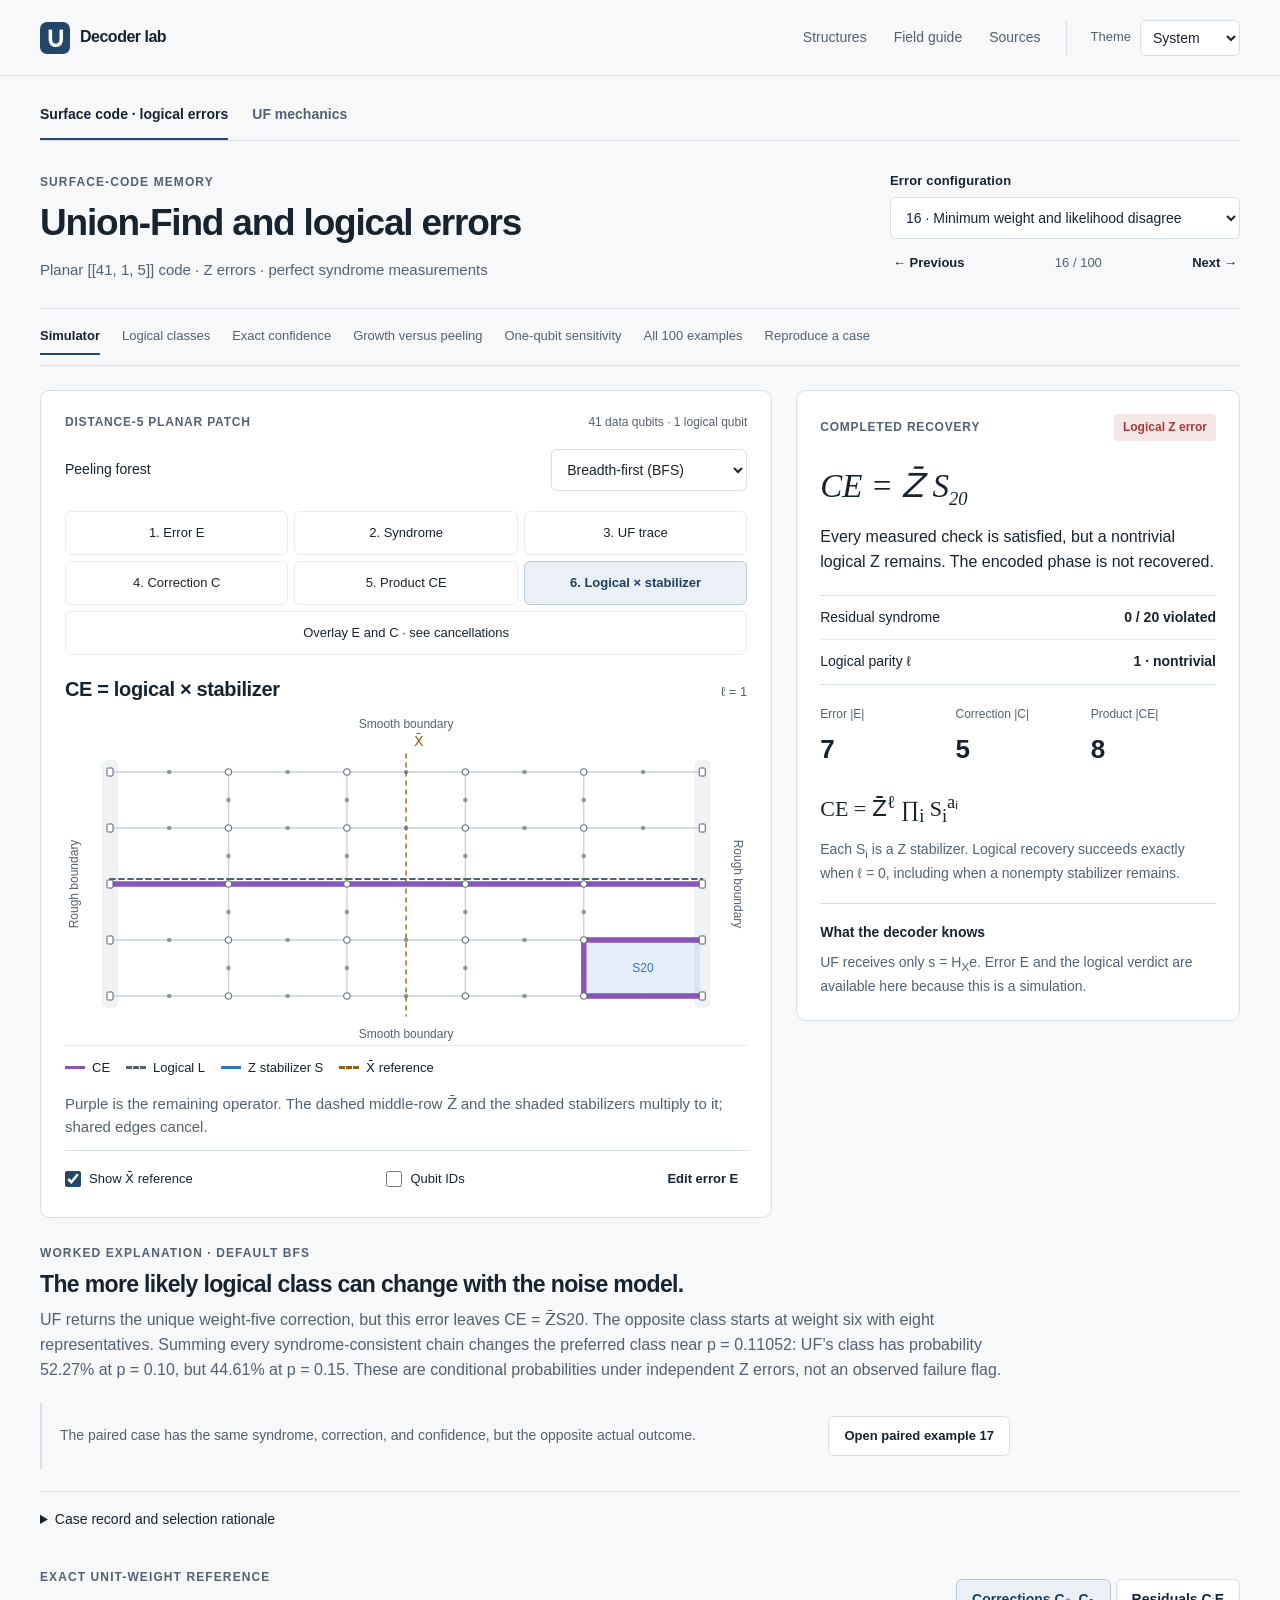
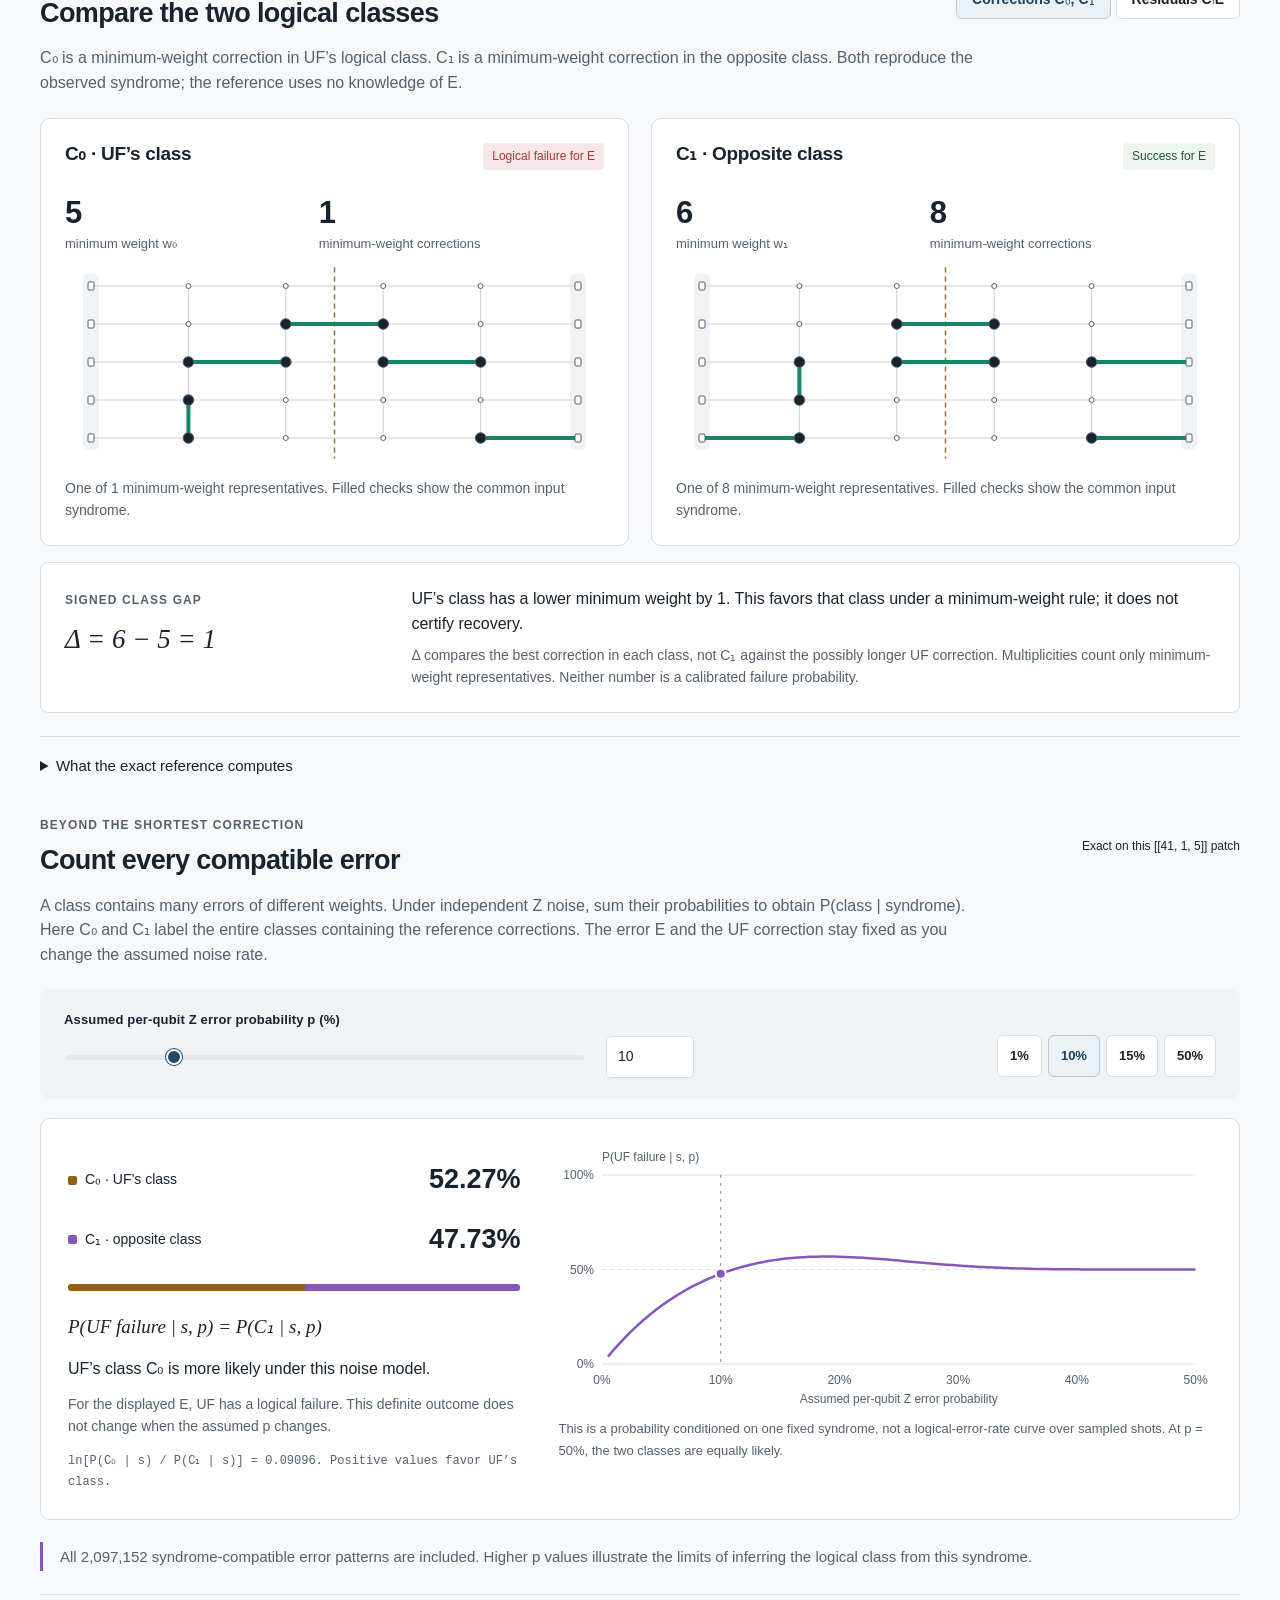
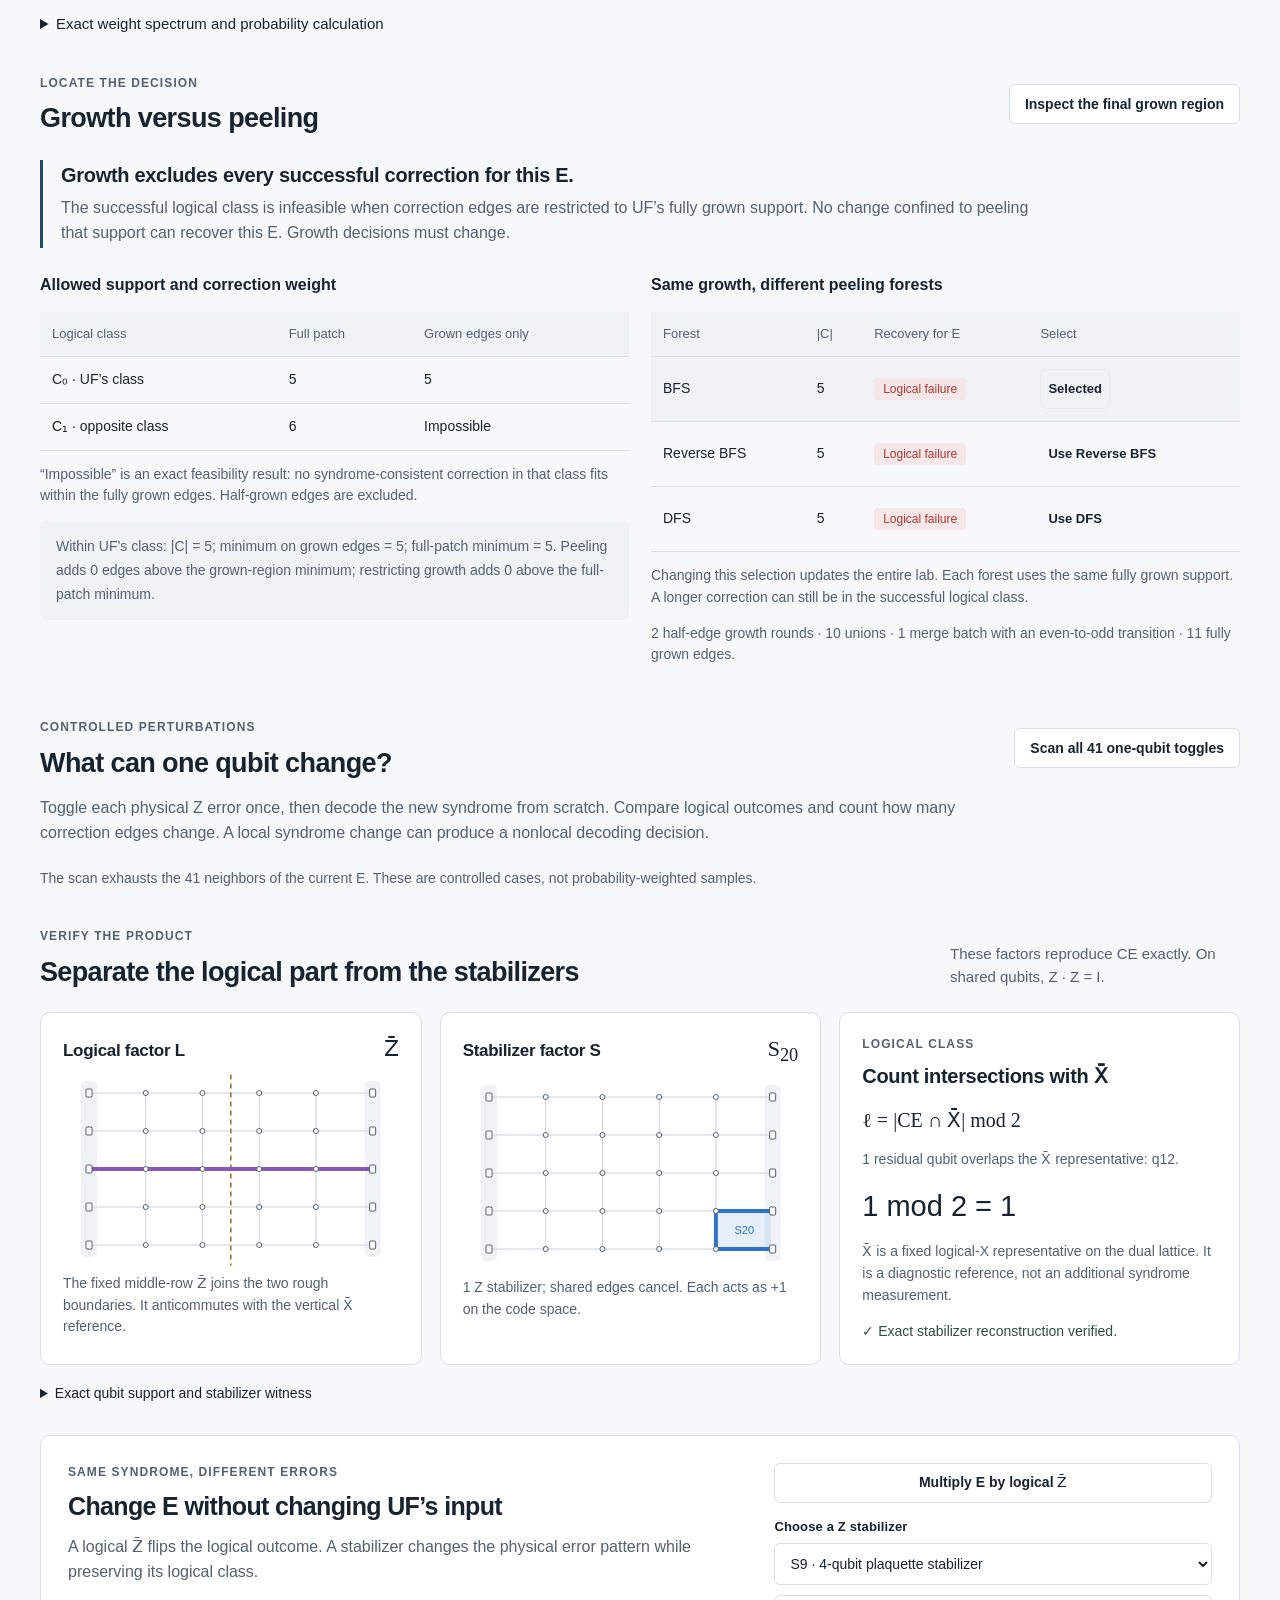
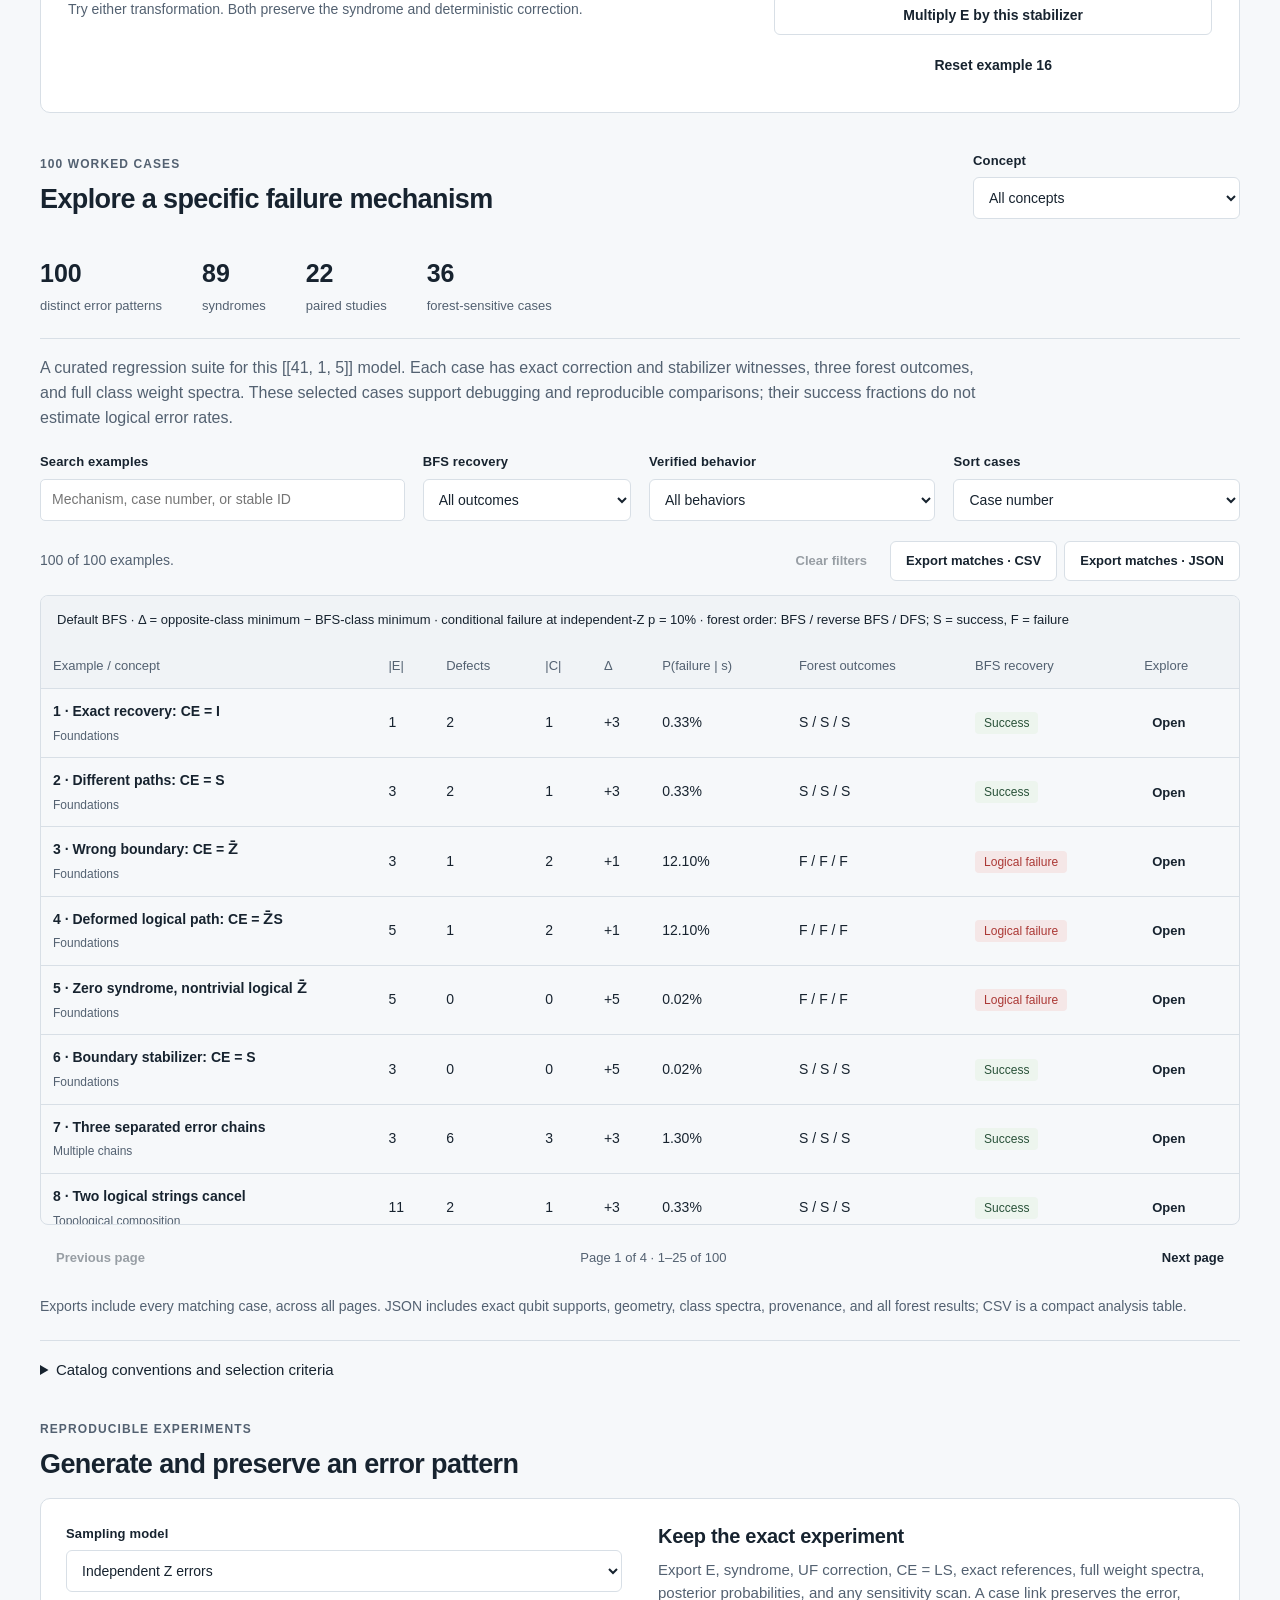
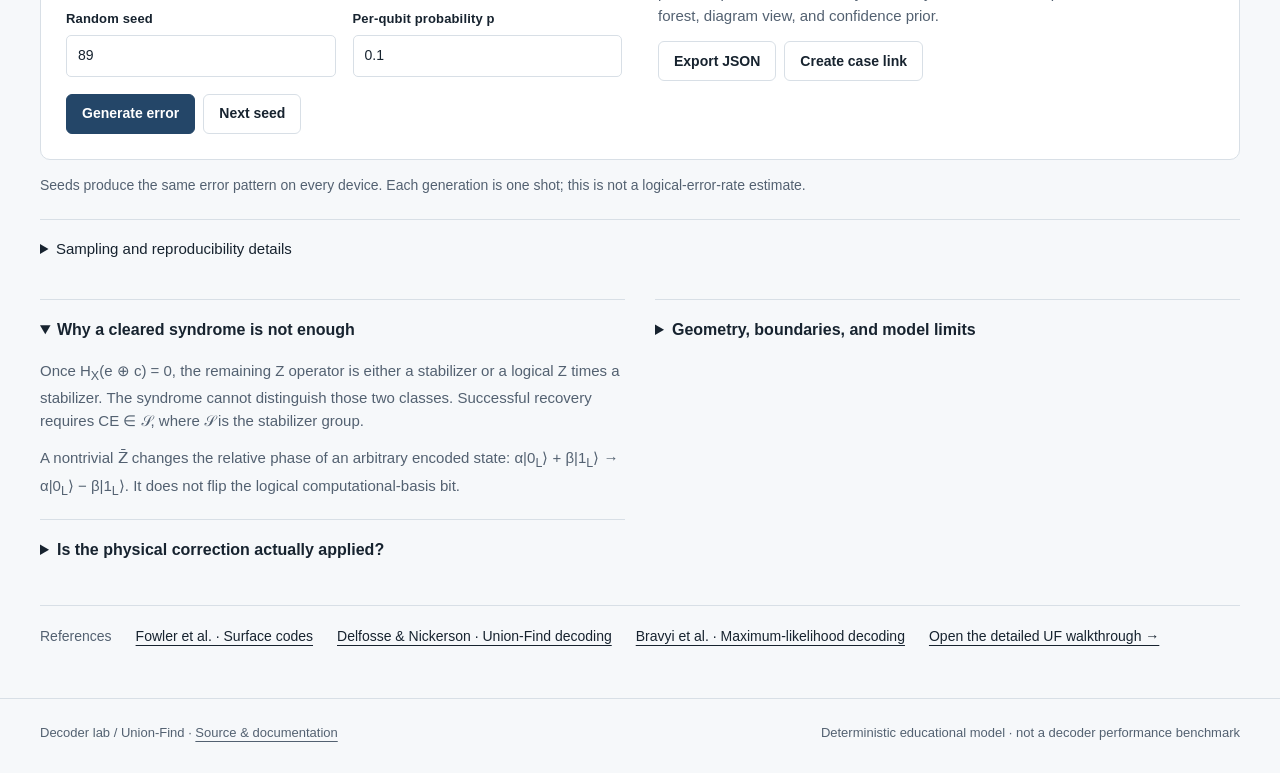
==== commit bb3dc77b: "Expand decoder lab to 100 verified research cases Add 76 curated growth, likelihood, single-qubit pe" ====
--- a/index.html
+++ b/index.html
@@ -495,6 +495,38 @@
 @media(max-width:1100px) { .sc-section-nav { flex-wrap:nowrap; overflow-x:auto; gap:20px; scrollbar-width:thin; } }
 @media(max-width:650px) { .sc-catalog-filters { grid-template-columns:1fr 1fr; gap:14px; } .sc-catalog-filters>div:first-child { grid-column:1/-1; } .sc-catalog-filters .btn { justify-self:start; } .sc-section-nav { margin-bottom:18px; } .sc-research-section .section-heading { align-items:flex-start; } #logical-lab input.form-control,#logical-lab select.form-select { font-size:16px; } }
 @media print { .sc-table-scroll { overflow:visible; max-height:none; } .sc-table-scroll table { min-width:0!important; } .sc-catalog-filters { display:none; } }
+
+/* Research catalog: compact comparisons, bounded scrolling, complete exports. */
+.sc-case-record { margin:-10px 0 30px; border-top:1px solid var(--border); padding-top:17px; font-size:14px; }
+.sc-case-record summary { cursor:pointer; }
+.sc-record-grid { display:grid; grid-template-columns:1fr 1fr; gap:20px; padding-top:22px; }
+.sc-record-grid code { font:13px/1.65 ui-monospace,monospace; overflow-wrap:anywhere; }
+.sc-record-selection { grid-column:1/-1; max-width:970px; }
+.sc-record-selection p { margin-bottom:8px; }
+.sc-record-tags { display:flex; flex-wrap:wrap; gap:7px; margin:13px 0 16px; }
+.sc-record-tags span { background:var(--muted); color:var(--muted-foreground); border:1px solid var(--subtle-border); border-radius:4px; padding:4px 8px; font-size:12px; }
+.sc-catalog-stats { display:flex; flex-wrap:wrap; gap:22px 40px; padding:18px 0 22px; margin-bottom:17px; border-bottom:1px solid var(--border); }
+.sc-catalog-stats>div { display:flex; flex-direction:column; gap:3px; }
+.sc-catalog-stats strong { font-size:25px; font-weight:550; font-variant-numeric:tabular-nums; }
+.sc-catalog-stats span { font-size:13px; color:var(--muted-foreground); }
+.sc-catalog-filters { max-width:none; grid-template-columns:minmax(240px,1.4fr) minmax(150px,.8fr) minmax(190px,1.1fr) minmax(200px,1.1fr); }
+.sc-catalog-filters>div { min-width:0; }
+.sc-catalog-toolbar { display:flex; justify-content:space-between; align-items:center; gap:18px; margin:20px 0 14px; }
+.sc-catalog-toolbar>div { display:flex; flex-wrap:wrap; gap:7px; }
+.sc-catalog-toolbar p { margin:0!important; }
+.sc-catalog-toolbar .btn { font-size:13px; }
+.sc-catalog-scroll { max-height:630px; border:1px solid var(--border); border-radius:8px; }
+.sc-catalog-table { min-width:1030px; }
+.sc-catalog-table caption { padding:14px 16px!important; font-size:13px!important; font-weight:400!important; background:var(--muted); }
+.sc-catalog-table td:first-child { width:28%; min-width:255px; font-weight:500; }
+.sc-catalog-table td:first-child small { display:block; font-size:12px; color:var(--muted-foreground); font-weight:400; margin-top:4px; }
+.sc-catalog-table td:not(:first-child) { white-space:nowrap; }
+.sc-catalog-table td:nth-child(6) { font-variant-numeric:tabular-nums; }
+.sc-catalog-pages { display:flex; justify-content:space-between; align-items:center; gap:12px; margin:13px 0 18px; font-size:13px; color:var(--muted-foreground); }
+.sc-catalog-pages .btn { font-size:13px; }
+@media(max-width:1050px) { .sc-catalog-filters { grid-template-columns:1fr 1fr; } .sc-catalog-toolbar { align-items:flex-start; flex-direction:column; } }
+@media(max-width:650px) { .sc-record-grid { grid-template-columns:1fr; gap:16px; } .sc-record-selection { grid-column:auto; } .sc-catalog-filters { grid-template-columns:1fr; } .sc-catalog-filters>div:first-child { grid-column:auto; } .sc-catalog-stats { gap:18px 26px; } .sc-catalog-stats strong { font-size:23px; } .sc-catalog-pages .btn { padding:8px 3px; } }
+@media print { .sc-case-record,.sc-catalog-toolbar,.sc-catalog-pages { display:none; } }
 </style></head><body><a class="skip-link" href="#main-content">Skip to decoder</a><header class="site-header"><a class="brand" href="#"><span class="brand-symbol">∪</span> Decoder lab</a><div class="header-actions"><nav aria-label="Page"><a href="#structures">Structures</a><a href="#field-guide">Field guide</a><a href="#sources">Sources</a></nav><div class="theme-control"><label for="theme-select">Theme</label><select id="theme-select"><option value="system">System</option><option value="light">Light</option><option value="dark">Dark</option></select></div></div></header><noscript><div class="no-script" role="alert">This interactive decoder requires JavaScript. Enable it and reload the page. <a href="https://github.com/polarbearsrock/decoder-lab#readme">Read the model and source documentation</a>.</div></noscript><main id="main-content" tabindex="-1"><nav class="lab-switch" aria-label="Choose a lab"><a href="#logical-lab" data-lab-mode="logical" aria-current="page">Surface code · logical errors</a><a href="#walkthrough" data-lab-mode="walkthrough">UF mechanics</a></nav><section id="logical-lab" aria-label="Surface-code logical recovery">
   <p id="sc-load-notice" class="sc-load-notice" role="alert" hidden></p>
   <div class="sc-heading">
@@ -542,7 +574,7 @@
   </div>
 
   <div class="sc-example-story"><span class="eyebrow" id="sc-story-kind">WORKED EXPLANATION · DEFAULT BFS</span><h2 id="sc-example-title"></h2><p id="sc-example-note"></p><p class="sc-secondary" id="sc-forest-note" hidden>The explanation above uses default BFS. The diagrams and computed results use the selected forest.</p><div class="sc-companion" id="sc-companion" hidden><p id="sc-companion-note"></p><button class="btn" id="sc-open-companion">Open paired case</button></div></div>
-
+  <details id="sc-case-record" class="sc-case-record"><summary>Case record and selection rationale</summary><div class="sc-record-grid"><div><span class="form-label">Stable case ID</span><code id="sc-record-id"></code></div><div><span class="form-label">Error / syndrome fingerprints</span><code id="sc-record-keys"></code></div><div class="sc-record-selection"><span class="form-label">Why this case was selected</span><p id="sc-record-criterion"></p><p id="sc-record-method" class="sc-secondary"></p></div></div><div id="sc-record-tags" class="sc-record-tags"></div><p class="sc-secondary">Reference metrics and selection prose describe default BFS. Every live diagram and experiment export follows your selected forest. Fingerprints encode the fixed qubit/check ordering and are not cryptographic hashes.</p></details>
 
 
   <section class="sc-research-section" id="sc-comparison" aria-label="Exact logical-class comparison">
@@ -595,8 +627,15 @@
   </section>
 
   <section class="sc-research-section" id="sc-catalog" aria-label="Worked example catalog">
-    <div class="section-heading"><div><div class="eyebrow" id="sc-catalog-count">WORKED CASES</div><h2>Explore a specific failure mechanism</h2></div><div><label class="form-label" for="sc-category">Concept</label><select id="sc-category" class="form-select"><option value="all">All concepts</option></select></div></div>
-    <p class="sc-section-intro">Weights and outcomes use default BFS. Open a case to compare forests and exact logical classes.</p><div class="sc-catalog-filters"><div><label class="form-label" for="sc-search">Search examples</label><input id="sc-search" type="search" class="form-control" placeholder="Try boundary, reactivation, or 16" maxlength="120"></div><div><label class="form-label" for="sc-outcome-filter">BFS recovery</label><select class="form-select" id="sc-outcome-filter"><option value="all">All outcomes</option><option value="success">Logical success</option><option value="failure">Logical failure</option></select></div><button type="button" class="btn btn-ghost" id="sc-clear-filters">Clear filters</button></div><p id="sc-catalog-status" class="sc-secondary" role="status"></p><div class="sc-table-scroll" tabindex="0" role="region" aria-label="Worked examples"><table class="sc-catalog-table"><thead><tr><th scope="col">Example</th><th scope="col">Concept</th><th scope="col">|E|</th><th scope="col">Defects</th><th scope="col">BFS outcome</th><th scope="col">Explore</th></tr></thead><tbody id="sc-catalog-rows"></tbody></table></div>
+    <div class="section-heading"><div><div class="eyebrow" id="sc-catalog-count">RESEARCH CASE CATALOG</div><h2>Explore a specific failure mechanism</h2></div><div><label class="form-label" for="sc-category">Concept</label><select id="sc-category" class="form-select"><option value="all">All concepts</option></select></div></div>
+    <div id="sc-catalog-stats" class="sc-catalog-stats"></div>
+    <p class="sc-section-intro">A curated regression suite for this [[41, 1, 5]] model. Each case has exact correction and stabilizer witnesses, three forest outcomes, and full class weight spectra. These selected cases support debugging and reproducible comparisons; their success fractions do not estimate logical error rates.</p>
+    <div class="sc-catalog-filters"><div><label class="form-label" for="sc-search">Search examples</label><input id="sc-search" type="search" class="form-control" placeholder="Mechanism, case number, or stable ID" maxlength="120"></div><div><label class="form-label" for="sc-outcome-filter">BFS recovery</label><select class="form-select" id="sc-outcome-filter"><option value="all">All outcomes</option><option value="success">Logical success</option><option value="failure">Logical failure</option></select></div><div><label class="form-label" for="sc-mechanism">Verified behavior</label><select class="form-select" id="sc-mechanism"><option value="all">All behaviors</option><option value="growth-trap">Successful class excluded by growth</option><option value="forest-sensitive">Logical outcome depends on forest</option><option value="peeling-overhead">Peeling exceeds grown-region minimum</option><option value="growth-penalty">Growth increases class minimum</option><option value="tied-minima">Tied class minimum weights</option><option value="reactivation">Cluster reactivation</option><option value="weight-likelihood-conflict">Minimum weight / likelihood conflict</option><option value="prior-reversal">Preference reversal · four tested priors</option><option value="confident-failure">Failure with &lt;10% risk at p = 1%</option><option value="paired-study">Paired controlled study</option><option value="zero-syndrome">Zero measured syndrome</option></select></div><div><label class="form-label" for="sc-catalog-sort">Sort cases</label><select class="form-select" id="sc-catalog-sort"><option value="number">Case number</option><option value="correction">Largest correction</option><option value="peeling">Largest peeling overhead</option><option value="defects">Most defects</option><option value="ambiguity">Closest to 50% failure at p = 10%</option><option value="gap">Lowest signed class gap</option></select></div></div>
+    <div class="sc-catalog-toolbar"><p id="sc-catalog-status" class="sc-secondary" role="status"></p><div><button type="button" class="btn btn-ghost" id="sc-clear-filters">Clear filters</button><button class="btn" id="sc-catalog-csv">Export matches · CSV</button><button class="btn" id="sc-catalog-json">Export matches · JSON</button></div></div>
+    <div class="sc-table-scroll sc-catalog-scroll" tabindex="0" role="region" aria-label="Worked examples"><table class="sc-catalog-table"><caption>Default BFS · Δ = opposite-class minimum − BFS-class minimum · conditional failure at independent-Z p = 10% · forest order: BFS / reverse BFS / DFS; S = success, F = failure</caption><thead><tr><th scope="col">Example / concept</th><th scope="col">|E|</th><th scope="col">Defects</th><th scope="col">|C|</th><th scope="col">Δ</th><th scope="col">P(failure | s)</th><th scope="col">Forest outcomes</th><th scope="col">BFS recovery</th><th scope="col">Explore</th></tr></thead><tbody id="sc-catalog-rows"></tbody></table></div>
+    <div class="sc-catalog-pages"><button class="btn btn-ghost" id="sc-catalog-prev">Previous page</button><span id="sc-catalog-page" role="status"></span><button class="btn btn-ghost" id="sc-catalog-next">Next page</button></div>
+    <p id="sc-catalog-export-status" class="sc-secondary" role="status">Exports include every matching case, across all pages. JSON includes exact qubit supports, geometry, class spectra, provenance, and all forest results; CSV is a compact analysis table.</p>
+    <details class="sc-method"><summary>Catalog conventions and selection criteria</summary><div><p>All table metrics use the default BFS forest. “Forest outcomes” lists BFS, reverse BFS, and DFS in that order: S means logical success and F means logical failure for the displayed E. The probability column conditions on the syndrome at the fixed prior p = 0.10; it is separate from the adjustable probability panel. The minimum-weight gap is not a calibrated failure probability. “Reactivation” counts merge batches with an even-to-odd cluster transition; a transition can occur within one tick without a full paused round.</p><p>The behavior filter “Preference reversal · four tested priors” compares p = 0.01, 0.05, 0.10, and 0.15. “Failure with &lt;10% risk at p = 1%” selects an actual BFS failure with P(failure | s, p = 0.01) &lt; 10%. These are diagnostic selection rules for this catalog, not estimates of how often such events occur.</p><p>Cases combine deterministic search with controlled one-qubit, stabilizer, logical, and geometry-preserving transformations. Their exact input supports are authoritative. Stable IDs and fingerprints support regression tracking. Symmetry transformations preserve rough and smooth boundary types; these examples do not add measurement faults, correlated noise, or repeated syndrome rounds.</p></div></details>
   </section>
 
   <section class="sc-research-section" id="sc-sampling" aria-label="Reproducible error experiments">
@@ -732,7 +771,6464 @@
 </section>
 <section id="sources" class="sources"><div><div class="eyebrow">READ FURTHER</div><h2>References</h2></div><div><a href="https://arxiv.org/abs/1709.06218" target="_blank" rel="noopener">Delfosse &amp; Nickerson · Almost-linear time decoding algorithm for topological codes <span>↗</span></a><p>Algorithm 1 and §§4–6: growth, Union-Find, efficient implementation, and boundaries.</p><a href="https://algorithms.discrete.ma.tum.de/graph-algorithms/matchings-blossom-algorithm/index_en.html" target="_blank" rel="noopener">TUM · Edmonds’s Blossom Algorithm <span>↗</span></a><p>The step-by-step interaction that inspired this notebook.</p></div></section>
 
-</div></main><footer class="site-footer"><span>Decoder lab / Union-Find · <a href="https://github.com/polarbearsrock/decoder-lab">Source &amp; documentation</a></span><span>Deterministic educational model · not a decoder performance benchmark</span></footer><script>
+</div></main><footer class="site-footer"><span>Decoder lab / Union-Find · <a href="https://github.com/polarbearsrock/decoder-lab">Source &amp; documentation</a></span><span>Deterministic educational model · not a decoder performance benchmark</span></footer><script>globalThis.__surfaceExtraCases=[
+  {
+    "id": "growth-25",
+    "number": 25,
+    "name": "25 · Three reactivation batches, DFS rescue",
+    "group": "Growth stress tests",
+    "error": [
+      10,
+      11,
+      22,
+      25,
+      27,
+      31,
+      39
+    ],
+    "title": "Seven defects keep changing the parity of the growing region.",
+    "note": "Merge batches at ticks 1, 2, and 3 each contain an even-to-odd transition. The AC cluster waits through tick 2 before joining the five-defect cluster at tick 3. BFS and reverse BFS select 12 correction edges and fail; DFS selects 11 and succeeds. Both logical classes already have weight-six representatives inside the same 38 grown edges.",
+    "tags": [
+      "reactivation",
+      "forest-sensitive",
+      "peeling-excess"
+    ],
+    "provenance": {
+      "method": "deterministic search",
+      "seed": 29924,
+      "criterion": "Fixed-weight sample of 7 errors. Three reactivation-marked merge batches, four growth ticks, BFS peeling excess six, and DFS-only recovery."
+    },
+    "expected": {
+      "logical": 1,
+      "errorWeight": 7,
+      "defects": 7,
+      "correctionWeight": 12,
+      "rounds": 4,
+      "reactivations": 3,
+      "gap": 0,
+      "peelingExcess": 6,
+      "growthPenalty": 0,
+      "correctClassInGrowth": true,
+      "forestSensitive": true
+    }
+  },
+  {
+    "id": "growth-26",
+    "number": 26,
+    "name": "26 · A dormant four-defect core",
+    "group": "Growth stress tests",
+    "error": [
+      1,
+      2,
+      15,
+      16,
+      26,
+      35,
+      39
+    ],
+    "title": "Several parity reversals can still end in successful recovery.",
+    "note": "ABCD is even after tick 1 and remains inactive while EFG forms a three-defect cluster. Their tick-3 merger reactivates the seven-defect region; a rough boundary stops it at tick 4. All three forests recover this E, with correction weights 9, 9, and 10. The best correction in the selected class has weight six, so these extra peeling edges are not logical failures.",
+    "tags": [
+      "reactivation",
+      "boundary",
+      "peeling-excess"
+    ],
+    "provenance": {
+      "method": "deterministic search",
+      "seed": 24884,
+      "criterion": "Fixed-weight sample of 7 errors. Three reactivation-marked merge batches; a four-defect inactive core; all three forests succeed with positive peeling excess."
+    },
+    "expected": {
+      "logical": 0,
+      "errorWeight": 7,
+      "defects": 7,
+      "correctionWeight": 9,
+      "rounds": 4,
+      "reactivations": 3,
+      "gap": 1,
+      "peelingExcess": 3,
+      "growthPenalty": 0,
+      "correctClassInGrowth": true,
+      "forestSensitive": false
+    }
+  },
+  {
+    "id": "growth-27",
+    "number": 27,
+    "name": "27 · Growth alone adds two edges",
+    "group": "Growth stress tests",
+    "error": [
+      0,
+      5,
+      13,
+      27,
+      30,
+      34,
+      39
+    ],
+    "title": "Even a minimum-cost peel cannot undo an unnecessarily restrictive growth region.",
+    "note": "Ten defects form a ten-vertex tree after one half-edge growth tick. It is even and does not reach a rough boundary. The full patch has a weight-six correction in UF’s class, but its nine grown edges permit no correction lighter than eight. Every displayed forest returns eight edges and succeeds: the two-edge cost penalty comes entirely from restricting growth.",
+    "tags": [
+      "growth-penalty",
+      "even-stop",
+      "tree"
+    ],
+    "provenance": {
+      "method": "deterministic search",
+      "seed": 8554,
+      "criterion": "Fixed-weight sample of 7 errors. Growth penalty two, peeling excess zero, one growth tick, and a boundary-free ten-vertex grown tree."
+    },
+    "expected": {
+      "logical": 0,
+      "errorWeight": 7,
+      "defects": 10,
+      "correctionWeight": 8,
+      "rounds": 1,
+      "reactivations": 1,
+      "gap": 1,
+      "peelingExcess": 0,
+      "growthPenalty": 2,
+      "correctClassInGrowth": true,
+      "forestSensitive": false
+    }
+  },
+  {
+    "id": "growth-28",
+    "number": 28,
+    "name": "28 · One tick locks in the wrong tree",
+    "group": "Growth stress tests",
+    "error": [
+      10,
+      14,
+      31,
+      34
+    ],
+    "title": "A small even tree can exclude a lighter successful correction.",
+    "note": "Six defects become one even, boundary-free tree after the first growth tick. Its five grown edges force the same weight-five correction for all three forests, and each fails for this E. The full patch has a unique successful weight-four correction. Because that logical class is absent from the grown support, changing the peeling order cannot recover this shot.",
+    "tags": [
+      "growth-trap",
+      "even-stop",
+      "tree"
+    ],
+    "provenance": {
+      "method": "deterministic search",
+      "seed": 2251,
+      "criterion": "Fixed-weight sample of 4 errors. Successful class infeasible in growth despite being globally lighter; one-tick grown tree with six defects and five edges."
+    },
+    "expected": {
+      "logical": 1,
+      "errorWeight": 4,
+      "defects": 6,
+      "correctionWeight": 5,
+      "rounds": 1,
+      "reactivations": 1,
+      "gap": -1,
+      "peelingExcess": 0,
+      "growthPenalty": 0,
+      "correctClassInGrowth": false,
+      "forestSensitive": false
+    }
+  },
+  {
+    "id": "growth-29",
+    "number": 29,
+    "name": "29 · A frozen core and an isolated boundary defect",
+    "group": "Growth stress tests",
+    "error": [
+      0,
+      1,
+      2,
+      4,
+      17,
+      19,
+      26,
+      27,
+      28,
+      29,
+      35,
+      37
+    ],
+    "title": "One cluster can finish separately while the combined recovery remains logically wrong.",
+    "note": "Ten defects freeze together at tick 1; the eleventh reaches a rough boundary separately at tick 2. Both full-patch classes have minimum weight seven. The 13 grown edges admit only UF’s failing class, whose minimum has risen to nine. All three forests return nine edges: this case combines a two-edge growth penalty with exclusion of the successful class.",
+    "tags": [
+      "growth-trap",
+      "growth-penalty",
+      "multiple-clusters",
+      "boundary"
+    ],
+    "provenance": {
+      "method": "deterministic search",
+      "seed": 28829,
+      "criterion": "Fixed-weight sample of 12 errors. Two final clusters: ten-defect boundary-free core plus one boundary defect; growth penalty two and successful-class exclusion."
+    },
+    "expected": {
+      "logical": 1,
+      "errorWeight": 12,
+      "defects": 11,
+      "correctionWeight": 9,
+      "rounds": 2,
+      "reactivations": 1,
+      "gap": 0,
+      "peelingExcess": 0,
+      "growthPenalty": 2,
+      "correctClassInGrowth": false,
+      "forestSensitive": false
+    }
+  },
+  {
+    "id": "growth-30",
+    "number": 30,
+    "name": "30 · Five errors, fourteen correction edges",
+    "group": "Growth stress tests",
+    "error": [
+      2,
+      8,
+      9,
+      30,
+      35
+    ],
+    "title": "A large peeling penalty can hide a successful correction that growth already contains.",
+    "note": "Seven defects grow across 36 edges in four ticks. BFS and reverse BFS return 14 correction edges, nine more than the weight-five minimum in their own class. DFS reduces the weight to 11 but still fails for this E. A successful weight-five correction also exists inside the grown support, so failure of these three forests does not prove that growth made recovery impossible.",
+    "tags": [
+      "peeling-excess",
+      "forest-ensemble",
+      "large-region"
+    ],
+    "provenance": {
+      "method": "deterministic search",
+      "seed": 1562,
+      "criterion": "Fixed-weight sample of 5 errors. BFS peeling excess nine from a five-error input; all three forests fail despite successful-class feasibility."
+    },
+    "expected": {
+      "logical": 1,
+      "errorWeight": 5,
+      "defects": 7,
+      "correctionWeight": 14,
+      "rounds": 4,
+      "reactivations": 1,
+      "gap": 0,
+      "peelingExcess": 9,
+      "growthPenalty": 0,
+      "correctClassInGrowth": true,
+      "forestSensitive": false
+    }
+  },
+  {
+    "id": "growth-31",
+    "number": 31,
+    "name": "31 · Forty grown edges are still not enough",
+    "group": "Growth stress tests",
+    "error": [
+      10,
+      12,
+      13,
+      15,
+      19,
+      26,
+      28,
+      33,
+      38
+    ],
+    "title": "Almost complete growth does not guarantee a suitable peeling decision.",
+    "note": "The grown region contains 40 of the patch’s 41 edges after four ticks. Both logical classes retain weight-six representatives there. BFS and reverse BFS nevertheless choose 14 edges and fail; DFS chooses ten and also fails. For this selected shot, the obstruction is the three chosen forests, not missing access to the successful logical class.",
+    "tags": [
+      "large-region",
+      "peeling-excess",
+      "forest-ensemble"
+    ],
+    "provenance": {
+      "method": "deterministic search",
+      "seed": 7616,
+      "criterion": "Fixed-weight sample of 9 errors. Forty fully grown edges; BFS peeling excess eight; every displayed forest fails although both classes remain feasible at their global minima."
+    },
+    "expected": {
+      "logical": 1,
+      "errorWeight": 9,
+      "defects": 9,
+      "correctionWeight": 14,
+      "rounds": 4,
+      "reactivations": 2,
+      "gap": 0,
+      "peelingExcess": 8,
+      "growthPenalty": 0,
+      "correctClassInGrowth": true,
+      "forestSensitive": false
+    }
+  },
+  {
+    "id": "growth-32",
+    "number": 32,
+    "name": "32 · Fourteen frozen defects meet one late arrival",
+    "group": "Growth stress tests",
+    "error": [
+      2,
+      4,
+      15,
+      20,
+      22,
+      27,
+      29,
+      32,
+      35,
+      40
+    ],
+    "title": "One delayed merger expands the cluster to all decoding-graph vertices.",
+    "note": "Fourteen defects form an even cluster at tick 1 and stay inactive through tick 2. The remaining defect joins at tick 3, making the combined cluster odd. At tick 4 it includes all 20 measured vertices and ten virtual boundary vertices, with 40 edges fully grown. BFS and reverse BFS succeed using 11 correction edges; DFS uses 12 and fails.",
+    "tags": [
+      "reactivation",
+      "large-region",
+      "forest-sensitive"
+    ],
+    "provenance": {
+      "method": "deterministic search",
+      "seed": 477,
+      "criterion": "Fixed-weight sample of 10 errors. Fifteen defects; late merger of a frozen fourteen-defect cluster; all thirty graph vertices reached and forty edges grown."
+    },
+    "expected": {
+      "logical": 0,
+      "errorWeight": 10,
+      "defects": 15,
+      "correctionWeight": 11,
+      "rounds": 4,
+      "reactivations": 2,
+      "gap": 0,
+      "peelingExcess": 2,
+      "growthPenalty": 0,
+      "correctClassInGrowth": true,
+      "forestSensitive": true
+    }
+  },
+  {
+    "id": "growth-33",
+    "number": 33,
+    "name": "33 · A minimum-weight forest can lose this shot",
+    "group": "Growth stress tests",
+    "error": [
+      11,
+      13,
+      15,
+      22,
+      25,
+      26,
+      27,
+      28,
+      30,
+      34,
+      39,
+      40
+    ],
+    "title": "A longer correction can recover the encoded state that a minimum-weight correction misses.",
+    "note": "Seventeen defects produce 40 fully grown edges in two ticks. Both logical classes have minimum weight ten. BFS returns a ten-edge correction and fails for this E; reverse BFS uses 12 and also fails. DFS uses 11 edges and succeeds. The two minimum classes contain 111 and 75 weight-ten representatives, but this selected E determines the actual outcome.",
+    "tags": [
+      "dense-syndrome",
+      "forest-sensitive",
+      "degeneracy"
+    ],
+    "provenance": {
+      "method": "deterministic search",
+      "seed": 7819,
+      "criterion": "Fixed-weight sample of 12 errors. Seventeen defects; forty grown edges; BFS saturates its class minimum but DFS-only recovery uses a longer correction."
+    },
+    "expected": {
+      "logical": 1,
+      "errorWeight": 12,
+      "defects": 17,
+      "correctionWeight": 10,
+      "rounds": 2,
+      "reactivations": 1,
+      "gap": 0,
+      "peelingExcess": 0,
+      "growthPenalty": 0,
+      "correctClassInGrowth": true,
+      "forestSensitive": true
+    }
+  },
+  {
+    "id": "growth-34",
+    "number": 34,
+    "name": "34 · Three forest costs, two logical outcomes",
+    "group": "Growth stress tests",
+    "error": [
+      2,
+      7,
+      13,
+      14,
+      15,
+      22
+    ],
+    "title": "Reducing the correction weight can cross into the wrong logical class.",
+    "note": "Eight defects produce a 36-edge grown region in four ticks. BFS succeeds with 14 correction edges; reverse BFS also succeeds with 12. DFS shortens the correction to eight edges but fails for this E. Both logical classes have weight-six representatives within growth. Compare residuals as well as edge counts: the shortest of these three forest outputs is not the successful one.",
+    "tags": [
+      "forest-sensitive",
+      "peeling-excess",
+      "reactivation"
+    ],
+    "provenance": {
+      "method": "deterministic search",
+      "seed": 12243,
+      "criterion": "Fixed-weight sample of 6 errors. Three distinct correction costs 14, 12, and 8; BFS and reverse BFS succeed while the shortest DFS output fails."
+    },
+    "expected": {
+      "logical": 0,
+      "errorWeight": 6,
+      "defects": 8,
+      "correctionWeight": 14,
+      "rounds": 4,
+      "reactivations": 2,
+      "gap": 0,
+      "peelingExcess": 8,
+      "growthPenalty": 0,
+      "correctClassInGrowth": true,
+      "forestSensitive": true
+    }
+  },
+  {
+    "id": "growth-35",
+    "number": 35,
+    "name": "35 · Equal costs across a graph-wide cluster",
+    "group": "Growth stress tests",
+    "error": [
+      0,
+      3,
+      6,
+      7,
+      8,
+      21,
+      23,
+      31,
+      33,
+      36
+    ],
+    "title": "Identical correction weights need not imply identical logical recovery.",
+    "note": "Fifteen defects merge into one odd cluster at tick 1; by tick 2 it contains all 30 decoding-graph vertices. BFS, reverse BFS, and DFS each select ten correction edges on the same 37-edge grown support. The two BFS variants fail, while DFS succeeds. Both classes have weight-eight corrections, so all three outputs pay the same two-edge excess while disagreeing logically.",
+    "tags": [
+      "large-region",
+      "forest-sensitive",
+      "equal-weight"
+    ],
+    "provenance": {
+      "method": "deterministic search",
+      "seed": 6267,
+      "criterion": "Fixed-weight sample of 10 errors. All thirty graph vertices in one cluster after two ticks; all three outputs have weight ten but DFS alone succeeds."
+    },
+    "expected": {
+      "logical": 1,
+      "errorWeight": 10,
+      "defects": 15,
+      "correctionWeight": 10,
+      "rounds": 2,
+      "reactivations": 1,
+      "gap": 0,
+      "peelingExcess": 2,
+      "growthPenalty": 0,
+      "correctClassInGrowth": true,
+      "forestSensitive": true
+    }
+  },
+  {
+    "id": "growth-36",
+    "number": 36,
+    "name": "36 · Growth penalizes only the chosen class",
+    "group": "Growth stress tests",
+    "error": [
+      11,
+      16,
+      22,
+      27,
+      31,
+      36
+    ],
+    "title": "A class can remain feasible while losing its best global representative.",
+    "note": "Ten defects yield 28 fully grown edges after two ticks. In BFS’s failing class, the minimum increases from seven on the full patch to eight inside growth; BFS attains that restricted minimum. The successful class keeps a weight-six representative inside the same region. DFS selects a six-edge correction and recovers, while reverse BFS returns ten edges and fails.",
+    "tags": [
+      "growth-penalty",
+      "forest-sensitive",
+      "restricted-optimum"
+    ],
+    "provenance": {
+      "method": "deterministic search",
+      "seed": 7363,
+      "criterion": "Fixed-weight sample of 6 errors. Growth penalty one with zero BFS peeling excess; successful class retains its lighter global minimum and DFS attains it."
+    },
+    "expected": {
+      "logical": 1,
+      "errorWeight": 6,
+      "defects": 10,
+      "correctionWeight": 8,
+      "rounds": 2,
+      "reactivations": 1,
+      "gap": -1,
+      "peelingExcess": 0,
+      "growthPenalty": 1,
+      "correctClassInGrowth": true,
+      "forestSensitive": true
+    }
+  },
+  {
+    "id": "growth-37",
+    "number": 37,
+    "name": "37 · Optimal peeling inside the wrong class",
+    "group": "Growth stress tests",
+    "error": [
+      6,
+      10,
+      11,
+      19,
+      27,
+      31,
+      39
+    ],
+    "title": "Attaining a restricted minimum does not settle the logical decision.",
+    "note": "Both classes have full-patch minimum weight six, but growth raises the minimum of BFS’s selected class to seven while preserving a successful weight-six option. BFS and DFS each return seven edges; reverse BFS returns nine. All three fail for this E. This is not an infeasible-growth case: the exact restricted solve proves successful recovery remains possible.",
+    "tags": [
+      "growth-penalty",
+      "forest-ensemble",
+      "restricted-optimum"
+    ],
+    "provenance": {
+      "method": "deterministic search",
+      "seed": 19884,
+      "criterion": "Fixed-weight sample of 7 errors. Both classes globally tie at six; selected class incurs one growth edge; all forests fail although successful class stays feasible."
+    },
+    "expected": {
+      "logical": 1,
+      "errorWeight": 7,
+      "defects": 8,
+      "correctionWeight": 7,
+      "rounds": 2,
+      "reactivations": 1,
+      "gap": 0,
+      "peelingExcess": 0,
+      "growthPenalty": 1,
+      "correctClassInGrowth": true,
+      "forestSensitive": false
+    }
+  },
+  {
+    "id": "growth-38",
+    "number": 38,
+    "name": "38 · Three frozen pairs wait for one defect",
+    "group": "Growth stress tests",
+    "error": [
+      2,
+      13,
+      14,
+      29,
+      40
+    ],
+    "title": "A single active defect can reactivate several even clusters in one later merge batch.",
+    "note": "After tick 1, AB, CD, and FG are three separate even clusters; E is the only active defect. The pairs remain frozen through tick 2, then their tick-3 mergers produce one seven-defect odd cluster. BFS and reverse BFS recover using nine and seven edges. DFS uses only five edges but fails, despite both classes having weight-five minima.",
+    "tags": [
+      "reactivation",
+      "multiple-clusters",
+      "forest-sensitive"
+    ],
+    "provenance": {
+      "method": "deterministic search",
+      "seed": 4432,
+      "criterion": "Fixed-weight sample of 5 errors. Three simultaneously inactive even pairs after tick one; only tick-three batch reactivates; forest costs 9, 7, 5 with DFS failure."
+    },
+    "expected": {
+      "logical": 0,
+      "errorWeight": 5,
+      "defects": 7,
+      "correctionWeight": 9,
+      "rounds": 4,
+      "reactivations": 1,
+      "gap": 0,
+      "peelingExcess": 4,
+      "growthPenalty": 0,
+      "correctClassInGrowth": true,
+      "forestSensitive": true
+    }
+  },
+  {
+    "id": "growth-39",
+    "number": 39,
+    "name": "39 · A forest ambiguity without reactivation",
+    "group": "Growth stress tests",
+    "error": [
+      17,
+      30,
+      34,
+      36,
+      40
+    ],
+    "title": "Forest-sensitive recovery can arise even when no even cluster resumes growth.",
+    "note": "Only four measured defects remain from this five-error pattern. Growth takes four ticks and fills 26 edges without any reactivation-marked merge batch. All three forests return five-edge corrections. BFS and reverse BFS fail, while DFS succeeds. The global class minima also tie at five, with four and twelve distinct representatives.",
+    "tags": [
+      "forest-sensitive",
+      "equal-weight",
+      "no-reactivation"
+    ],
+    "provenance": {
+      "method": "deterministic search",
+      "seed": 20402,
+      "criterion": "Fixed-weight sample of 5 errors. No reactivation events across four ticks; four-defect syndrome; equal five-edge outputs with opposite logical outcomes."
+    },
+    "expected": {
+      "logical": 1,
+      "errorWeight": 5,
+      "defects": 4,
+      "correctionWeight": 5,
+      "rounds": 4,
+      "reactivations": 0,
+      "gap": 0,
+      "peelingExcess": 0,
+      "growthPenalty": 0,
+      "correctClassInGrowth": true,
+      "forestSensitive": true
+    }
+  },
+  {
+    "id": "growth-40",
+    "number": 40,
+    "name": "40 · One slow cluster beside three finished pairs",
+    "group": "Growth stress tests",
+    "error": [
+      1,
+      8,
+      23,
+      24,
+      33
+    ],
+    "title": "Total growth duration can be set by one remaining boundary search.",
+    "note": "AB, CD, and EF become even pairs after tick 1 and never merge again. The single defect G keeps growing until it reaches a rough boundary at tick 4. The four final clusters contain only 13 fully grown edges in total. All three forests recover with five-edge corrections. This separates the last active cluster’s growth duration from the number of clusters already finished.",
+    "tags": [
+      "multiple-clusters",
+      "boundary",
+      "no-reactivation"
+    ],
+    "provenance": {
+      "method": "deterministic search",
+      "seed": 2582,
+      "criterion": "Fixed-weight sample of 5 errors. Four final components, including three permanently frozen even pairs and one defect requiring four growth ticks to reach a boundary."
+    },
+    "expected": {
+      "logical": 0,
+      "errorWeight": 5,
+      "defects": 7,
+      "correctionWeight": 5,
+      "rounds": 4,
+      "reactivations": 0,
+      "gap": 1,
+      "peelingExcess": 0,
+      "growthPenalty": 0,
+      "correctClassInGrowth": true,
+      "forestSensitive": false
+    }
+  },
+  {
+    "id": "growth-41",
+    "number": 41,
+    "name": "41 · Shorter peeling cannot repair this growth trap",
+    "group": "Growth stress tests",
+    "error": [
+      3,
+      7,
+      10,
+      20,
+      24,
+      25,
+      32,
+      34,
+      39
+    ],
+    "title": "A forest improvement can remove four unnecessary edges without changing logical failure.",
+    "note": "Fifteen defects produce two final clusters and only 18 fully grown edges. BFS returns 12 correction edges; reverse BFS and DFS each reduce this to eight. All three still fail for this E. The full patch admits successful weight-nine corrections, but none fit inside the grown support. The shorter peeling outputs remove excess cost while preserving the growth-level logical obstruction.",
+    "tags": [
+      "growth-trap",
+      "peeling-excess",
+      "dense-syndrome"
+    ],
+    "provenance": {
+      "method": "deterministic search",
+      "seed": 9546,
+      "criterion": "Fixed-weight sample of 9 errors. Fifteen defects; successful class excluded; changing forests reduces correction weight 12 to 8 without changing failure."
+    },
+    "expected": {
+      "logical": 1,
+      "errorWeight": 9,
+      "defects": 15,
+      "correctionWeight": 12,
+      "rounds": 2,
+      "reactivations": 1,
+      "gap": 1,
+      "peelingExcess": 4,
+      "growthPenalty": 0,
+      "correctClassInGrowth": false,
+      "forestSensitive": false
+    }
+  },
+  {
+    "id": "growth-42",
+    "number": 42,
+    "name": "42 · Four components, one logical disagreement",
+    "group": "Growth stress tests",
+    "error": [
+      12,
+      14,
+      15,
+      19,
+      22,
+      25,
+      27,
+      35,
+      40
+    ],
+    "title": "A globally ambiguous choice can remain localized to one boundary component.",
+    "note": "The final grown support has four components: AC and BD are even pairs, HIJK has four defects, and the three-defect EFG component reaches a boundary. All three forests return eight correction edges. BFS and reverse BFS fail, while DFS succeeds. Inspect the separate components rather than assuming that forest sensitivity requires one giant connected cluster.",
+    "tags": [
+      "multiple-clusters",
+      "forest-sensitive",
+      "equal-weight",
+      "boundary"
+    ],
+    "provenance": {
+      "method": "deterministic search",
+      "seed": 14056,
+      "criterion": "Fixed-weight sample of 9 errors. Four final components with three even components and one boundary component; equal eight-edge outputs but opposite outcomes."
+    },
+    "expected": {
+      "logical": 1,
+      "errorWeight": 9,
+      "defects": 11,
+      "correctionWeight": 8,
+      "rounds": 2,
+      "reactivations": 1,
+      "gap": 0,
+      "peelingExcess": 0,
+      "growthPenalty": 0,
+      "correctClassInGrowth": true,
+      "forestSensitive": true
+    }
+  },
+  {
+    "id": "growth-43",
+    "number": 43,
+    "name": "43 · Twelve edges versus five, both successful",
+    "group": "Growth stress tests",
+    "error": [
+      0,
+      1,
+      7,
+      12,
+      37
+    ],
+    "title": "A large reduction in peeling cost can preserve the logical class exactly.",
+    "note": "Seven defects grow across 35 edges in four ticks, with reactivation in the tick-1 and tick-3 merge batches. BFS and reverse BFS each return 12 correction edges and succeed. DFS reduces the correction to five edges and also succeeds, attaining the successful class’s global minimum. The seven-edge difference in correction weight leaves the logical outcome unchanged; the two residuals differ only by a stabilizer.",
+    "tags": [
+      "peeling-excess",
+      "reactivation",
+      "same-class"
+    ],
+    "provenance": {
+      "method": "deterministic search",
+      "seed": 13122,
+      "criterion": "Fixed-weight sample of 5 errors. BFS peeling excess seven; DFS reduces correction weight from twelve to five while every displayed forest succeeds."
+    },
+    "expected": {
+      "logical": 0,
+      "errorWeight": 5,
+      "defects": 7,
+      "correctionWeight": 12,
+      "rounds": 4,
+      "reactivations": 2,
+      "gap": 0,
+      "peelingExcess": 7,
+      "growthPenalty": 0,
+      "correctClassInGrowth": true,
+      "forestSensitive": false
+    }
+  },
+  {
+    "id": "growth-44",
+    "number": 44,
+    "name": "44 · Vertical faults end at an even merger",
+    "group": "Growth stress tests",
+    "error": [
+      30,
+      32,
+      33,
+      34,
+      38,
+      40
+    ],
+    "title": "Growth can terminate at tick three without touching either rough boundary.",
+    "note": "All six physical errors lie on vertical data-qubit edges and create eight defects. Two even clusters wait while the remaining odd clusters expand; the tick-3 merge batch contains a reactivation before the final eight-defect cluster becomes even. Its 18 grown edges touch no rough boundary. BFS cancels E exactly using six edges. DFS uses a different six-edge correction, while reverse BFS uses eight; both also recover logically.",
+    "tags": [
+      "even-stop",
+      "reactivation",
+      "boundary-free",
+      "same-class"
+    ],
+    "provenance": {
+      "method": "deterministic search",
+      "seed": 4773,
+      "criterion": "Fixed-weight sample of 6 errors. Six vertical errors; final eight-defect cluster stops even at tick three without boundary contact; BFS exact recovery, a distinct weight-six DFS correction, and reverse BFS weight eight."
+    },
+    "expected": {
+      "logical": 0,
+      "errorWeight": 6,
+      "defects": 8,
+      "correctionWeight": 6,
+      "rounds": 3,
+      "reactivations": 2,
+      "gap": 1,
+      "peelingExcess": 0,
+      "growthPenalty": 0,
+      "correctClassInGrowth": true,
+      "forestSensitive": false
+    }
+  },
+  {
+    "id": "likelihood-45",
+    "number": 45,
+    "name": "45 · A one-edge advantage loses at 10%",
+    "group": "Likelihood stress tests",
+    "error": [
+      6,
+      8,
+      12,
+      33,
+      36
+    ],
+    "title": "A shorter class minimum does not determine the full posterior.",
+    "note": "Default BFS recovers this five-error shot with seven correction edges, leaving CE = S8. Its class has one weight-five minimum; the opposite class has thirteen weight-six minima. Conditional failure rises from 41.24% at p = 0.05 to 55.49% at p = 0.10 and 58.91% at p = 0.15. The preferred class changes while the actual recovery stays successful. Reverse BFS and DFS remove the two excess correction edges without changing the class.",
+    "tags": [
+      "prior dependence",
+      "minimum-weight mismatch",
+      "successful recovery"
+    ],
+    "provenance": {
+      "method": "Deterministic fixed-weight Fisher–Yates sampling, followed by exact-criterion selection; not iid noise sampling",
+      "seed": 714992,
+      "weight": 5,
+      "criterion": "Positive minimum-weight gap; conditional failure below 0.47 at p=.05 and above .52 at p=.10; default BFS has peeling excess."
+    },
+    "expected": {
+      "logical": 0,
+      "errorWeight": 5,
+      "defects": 10,
+      "correctionWeight": 7,
+      "rounds": 1,
+      "reactivations": 1,
+      "gap": 1,
+      "peelingExcess": 2,
+      "growthPenalty": 0,
+      "correctClassInGrowth": true,
+      "forestSensitive": false,
+      "pFailure01": 0.1182369819228182,
+      "pFailure05": 0.41239376800937766,
+      "pFailure10": 0.5548932506101173,
+      "pFailure15": 0.5891158596281693
+    }
+  },
+  {
+    "id": "likelihood-46",
+    "number": 46,
+    "name": "46 · Unique minima, changing class preference",
+    "group": "Likelihood stress tests",
+    "error": [
+      2,
+      3,
+      5,
+      8,
+      9,
+      12,
+      15,
+      21,
+      29,
+      31
+    ],
+    "title": "Even identical shortest representatives can hide a prior-dependent decision.",
+    "note": "Default BFS leaves a logical error. Both logical classes have exactly one minimum-weight correction of weight five. Nevertheless, their full spectra differ: conditional failure is 47.96% at p = 0.05, 48.97% at p = 0.10, and 51.57% at p = 0.15. The minimum weights and their multiplicities give no indication of this preference reversal. The displayed ten-error shot is a definite failure at every assumed p.",
+    "tags": [
+      "equal minima",
+      "prior dependence",
+      "logical failure"
+    ],
+    "provenance": {
+      "method": "Deterministic fixed-weight Fisher–Yates sampling, followed by exact-criterion selection; not iid noise sampling",
+      "seed": 700087,
+      "weight": 10,
+      "criterion": "Equal minimum weights and equal multiplicities of one; conditional failure below .49 at p=.10 and above .51 at p=.15."
+    },
+    "expected": {
+      "logical": 1,
+      "errorWeight": 10,
+      "defects": 7,
+      "correctionWeight": 5,
+      "rounds": 2,
+      "reactivations": 1,
+      "gap": 0,
+      "peelingExcess": 0,
+      "growthPenalty": 0,
+      "correctClassInGrowth": true,
+      "forestSensitive": false,
+      "pFailure01": 0.4931893021916135,
+      "pFailure05": 0.4796210988226667,
+      "pFailure10": 0.4897283622967787,
+      "pFailure15": 0.5156928991242578
+    }
+  },
+  {
+    "id": "likelihood-47",
+    "number": 47,
+    "name": "47 · Three shortest representatives lose their lead",
+    "group": "Likelihood stress tests",
+    "error": [
+      1,
+      2,
+      7,
+      11,
+      13,
+      19,
+      20,
+      28,
+      35,
+      37,
+      38
+    ],
+    "title": "A dense syndrome reverses the preference suggested by minimum multiplicity.",
+    "note": "Default BFS successfully corrects this eleven-error shot with fourteen defects. Both class minima have weight eight; UF’s class has three minimum representatives and the opposite class has one. A minima-only low-p limit would assign 25% failure, but the complete probability sum assigns 52.31% at p = 0.10. DFS chooses the other logical class and fails for this E. Compare the full spectrum before treating shortest-path multiplicity as confidence.",
+    "tags": [
+      "dense syndrome",
+      "degeneracy",
+      "forest sensitivity"
+    ],
+    "provenance": {
+      "method": "Deterministic fixed-weight Fisher–Yates sampling, followed by exact-criterion selection; not iid noise sampling",
+      "seed": 700048,
+      "weight": 11,
+      "criterion": "Tied minimum weights with multiplicity ratio 3:1 favoring BFS; full posterior favors the opposite class at p=.10; forest parity changes."
+    },
+    "expected": {
+      "logical": 0,
+      "errorWeight": 11,
+      "defects": 14,
+      "correctionWeight": 9,
+      "rounds": 2,
+      "reactivations": 1,
+      "gap": 0,
+      "peelingExcess": 1,
+      "growthPenalty": 0,
+      "correctClassInGrowth": true,
+      "forestSensitive": true,
+      "pFailure01": 0.3343227965338369,
+      "pFailure05": 0.4789319932952151,
+      "pFailure10": 0.5231359501602423,
+      "pFailure15": 0.5265466280977181
+    }
+  },
+  {
+    "id": "likelihood-48",
+    "number": 48,
+    "name": "48 · A heavier minimum becomes more likely",
+    "group": "Likelihood stress tests",
+    "error": [
+      5,
+      9,
+      12,
+      13,
+      26,
+      31,
+      36
+    ],
+    "title": "Class probability can favor the class that loses the minimum-weight comparison.",
+    "note": "Default BFS selects a class whose lightest correction has weight six; the opposite class has a weight-five correction. The respective minimum multiplicities are eighteen and one. Conditional failure falls from 85.00% at p = 0.01 to 43.75% at p = 0.10, so the assumed prior reverses which class is preferred. BFS still fails for this particular error. All three supplied forests retain this class despite using different correction weights.",
+    "tags": [
+      "negative gap",
+      "prior dependence",
+      "confidence versus truth"
+    ],
+    "provenance": {
+      "method": "Deterministic fixed-weight Fisher–Yates sampling, followed by exact-criterion selection; not iid noise sampling",
+      "seed": 702934,
+      "weight": 7,
+      "criterion": "Negative minimum-weight gap; conditional failure above .55 at p=.05 and below .49 at p=.10."
+    },
+    "expected": {
+      "logical": 1,
+      "errorWeight": 7,
+      "defects": 8,
+      "correctionWeight": 6,
+      "rounds": 2,
+      "reactivations": 1,
+      "gap": -1,
+      "peelingExcess": 0,
+      "growthPenalty": 0,
+      "correctClassInGrowth": true,
+      "forestSensitive": false,
+      "pFailure01": 0.8500277592606932,
+      "pFailure05": 0.5578775721700701,
+      "pFailure10": 0.43752790227804234,
+      "pFailure15": 0.41038853041823725
+    }
+  },
+  {
+    "id": "likelihood-49",
+    "number": 49,
+    "name": "49 · Equal minima conceal a 62% class preference",
+    "group": "Likelihood stress tests",
+    "error": [
+      4,
+      8,
+      19,
+      20,
+      39
+    ],
+    "title": "The higher-weight terms distinguish classes with identical minima.",
+    "note": "Default BFS fails on this five-error configuration. Both classes have a unique weight-five minimum, yet the opposite class has 62.19% conditional probability at p = 0.10 and 62.78% at p = 0.15. Those unequal probabilities arise entirely beyond the minimum-weight term. DFS chooses the opposite class and succeeds, using six correction edges. Equal gaps and equal minimum multiplicities do not imply a 50–50 posterior.",
+    "tags": [
+      "equal minima",
+      "higher-weight degeneracy",
+      "forest sensitivity"
+    ],
+    "provenance": {
+      "method": "Deterministic fixed-weight Fisher–Yates sampling, followed by exact-criterion selection; not iid noise sampling",
+      "seed": 700652,
+      "weight": 5,
+      "criterion": "Equal minimum weights and unit multiplicities; conditional failure above .62 at p=.10; DFS changes the logical outcome."
+    },
+    "expected": {
+      "logical": 1,
+      "errorWeight": 5,
+      "defects": 7,
+      "correctionWeight": 5,
+      "rounds": 2,
+      "reactivations": 1,
+      "gap": 0,
+      "peelingExcess": 0,
+      "growthPenalty": 0,
+      "correctClassInGrowth": true,
+      "forestSensitive": true,
+      "pFailure01": 0.5191404196297749,
+      "pFailure05": 0.579679742347994,
+      "pFailure10": 0.6219283212961345,
+      "pFailure15": 0.6278031025001846
+    }
+  },
+  {
+    "id": "likelihood-50",
+    "number": 50,
+    "name": "50 · Twenty-three minima are not a posterior",
+    "group": "Likelihood stress tests",
+    "error": [
+      1,
+      2,
+      5,
+      13,
+      15,
+      18,
+      30,
+      36,
+      38
+    ],
+    "title": "Minimum multiplicity is only the leading small-p contribution.",
+    "note": "Default BFS succeeds with nine correction edges. Each class has minimum weight seven, with twenty-three minimum representatives in UF’s class and one in the opposite class. The p approaching zero failure limit is 1/24, but the full conditional failure probability is 14.77% at p = 0.10 and 24.02% at p = 0.15. Reverse BFS and DFS shorten C to seven edges while preserving its class and confidence.",
+    "tags": [
+      "degeneracy",
+      "small-p limit",
+      "same-class forests"
+    ],
+    "provenance": {
+      "method": "Deterministic fixed-weight Fisher–Yates sampling, followed by exact-criterion selection; not iid noise sampling",
+      "seed": 701866,
+      "weight": 9,
+      "criterion": "Tied weight-seven minima with multiplicity ratio 23:1; all forests share logical parity and differ in correction weight."
+    },
+    "expected": {
+      "logical": 0,
+      "errorWeight": 9,
+      "defects": 10,
+      "correctionWeight": 9,
+      "rounds": 2,
+      "reactivations": 1,
+      "gap": 0,
+      "peelingExcess": 2,
+      "growthPenalty": 0,
+      "correctClassInGrowth": true,
+      "forestSensitive": false,
+      "pFailure01": 0.048153735816571626,
+      "pFailure05": 0.08214602181975826,
+      "pFailure10": 0.14766589681128894,
+      "pFailure15": 0.24016708967809342
+    }
+  },
+  {
+    "id": "likelihood-51",
+    "number": 51,
+    "name": "51 · A two-edge gap still leaves substantial uncertainty",
+    "group": "Likelihood stress tests",
+    "error": [
+      5,
+      17,
+      19,
+      24,
+      27,
+      31
+    ],
+    "title": "A positive gap must be interpreted with the complete class spectrum.",
+    "note": "Default BFS returns C = E and recovers exactly, although a weight-five representative exists in its class. The opposite class starts at weight seven with twenty-three minima. Despite the two-edge minimum gap, full conditional failure is 19.71% at p = 0.10 and 33.04% at p = 0.15. The successful outcome of this shot and the posterior uncertainty are different quantities.",
+    "tags": [
+      "positive gap",
+      "exact recovery",
+      "degeneracy"
+    ],
+    "provenance": {
+      "method": "Deterministic fixed-weight Fisher–Yates sampling, followed by exact-criterion selection; not iid noise sampling",
+      "seed": 701123,
+      "weight": 6,
+      "criterion": "Minimum-weight gap two; opposite class has twenty-three minima; conditional failure above .19 at p=.10."
+    },
+    "expected": {
+      "logical": 0,
+      "errorWeight": 6,
+      "defects": 7,
+      "correctionWeight": 6,
+      "rounds": 2,
+      "reactivations": 1,
+      "gap": 2,
+      "peelingExcess": 1,
+      "growthPenalty": 0,
+      "correctClassInGrowth": true,
+      "forestSensitive": false,
+      "pFailure01": 0.002341598054703796,
+      "pFailure05": 0.0583822583420598,
+      "pFailure10": 0.19708729230055116,
+      "pFailure15": 0.3303938738309387
+    }
+  },
+  {
+    "id": "likelihood-52",
+    "number": 52,
+    "name": "52 · 99.73% confident, but this shot fails",
+    "group": "Likelihood stress tests",
+    "error": [
+      11,
+      12,
+      13,
+      14
+    ],
+    "title": "A highly favored correction can still join an actual error into a logical string.",
+    "note": "Four Z errors run along q11 through q14. Default BFS sees one defect and returns q10, leaving CE = Z̄. Its class has a unique weight-one minimum while the opposite class starts at weight four. At p = 0.10 the model assigns 99.73% probability to UF’s class, yet this selected shot is a logical failure. The successful class is unavailable inside the grown support, so changing the peeling forest cannot repair it.",
+    "tags": [
+      "high confidence",
+      "boundary chain",
+      "growth exclusion"
+    ],
+    "provenance": {
+      "method": "Deterministic fixed-weight Fisher–Yates sampling, followed by exact-criterion selection; not iid noise sampling",
+      "seed": 700351,
+      "weight": 4,
+      "criterion": "Logical failure with one defect and a three-edge class gap; conditional failure below .003 at p=.10; successful class excluded from growth."
+    },
+    "expected": {
+      "logical": 1,
+      "errorWeight": 4,
+      "defects": 1,
+      "correctionWeight": 1,
+      "rounds": 2,
+      "reactivations": 0,
+      "gap": 3,
+      "peelingExcess": 0,
+      "growthPenalty": 0,
+      "correctClassInGrowth": false,
+      "forestSensitive": false,
+      "pFailure01": 1.0954035699306644e-06,
+      "pFailure05": 0.00020115356071672956,
+      "pFailure10": 0.002702061811801884,
+      "pFailure15": 0.015762008635183
+    }
+  },
+  {
+    "id": "likelihood-53",
+    "number": 53,
+    "name": "53 · A 13.62% class still recovers this error",
+    "group": "Likelihood stress tests",
+    "error": [
+      2,
+      9,
+      15,
+      21,
+      22,
+      26,
+      34
+    ],
+    "title": "A low-probability class may contain the actual error in an individual shot.",
+    "note": "Default BFS uses seven correction edges and leaves CE = S3, so this shot succeeds. Its class has minimum weight seven while the opposite class has minimum weight six. The full posterior assigns only 13.62% to BFS’s class at p = 0.10. DFS chooses a six-edge correction in the more likely class but fails for this E. This controlled counterexample does not compare average decoder performance.",
+    "tags": [
+      "unlikely success",
+      "negative gap",
+      "forest sensitivity"
+    ],
+    "provenance": {
+      "method": "Deterministic fixed-weight Fisher–Yates sampling, followed by exact-criterion selection; not iid noise sampling",
+      "seed": 704754,
+      "weight": 7,
+      "criterion": "Successful BFS shot with conditional failure above .86 at p=.10; DFS chooses the opposite logical class."
+    },
+    "expected": {
+      "logical": 0,
+      "errorWeight": 7,
+      "defects": 8,
+      "correctionWeight": 7,
+      "rounds": 2,
+      "reactivations": 1,
+      "gap": -1,
+      "peelingExcess": 0,
+      "growthPenalty": 0,
+      "correctClassInGrowth": true,
+      "forestSensitive": true,
+      "pFailure01": 0.9927280552032715,
+      "pFailure05": 0.9501072839982322,
+      "pFailure10": 0.8637648208004217,
+      "pFailure15": 0.7511088162065005
+    }
+  },
+  {
+    "id": "likelihood-54",
+    "number": 54,
+    "name": "54 · The preferred class changes twice",
+    "group": "Likelihood stress tests",
+    "error": [
+      13,
+      14,
+      20,
+      24,
+      26,
+      29,
+      31,
+      34,
+      36
+    ],
+    "title": "Logical-class preference need not vary monotonically with the noise prior.",
+    "note": "Default BFS fails on this nine-error configuration. Its class minimum is weight eight with thirty-eight representatives; the opposite class has two weight-seven minima. The conditional failure curve crosses 50% near p = 0.080465 and again near p = 0.323799. It is 84.43% at p = 0.01, 47.17% at p = 0.15, and 50.01% at p = 0.40. The second reversal is small but nonzero; at p = 0.50 the classes are exactly equal.",
+    "tags": [
+      "two preference reversals",
+      "nonmonotonic confidence",
+      "negative gap"
+    ],
+    "provenance": {
+      "method": "Deterministic fixed-weight Fisher–Yates sampling, followed by exact-criterion selection; not iid noise sampling",
+      "seed": 702596,
+      "weight": 9,
+      "criterion": "Conditional failure above .55 at p=.01, below .48 at p=.15, and above .50005 at p=.40; two interior roots verified by bisection."
+    },
+    "expected": {
+      "logical": 1,
+      "errorWeight": 9,
+      "defects": 11,
+      "correctionWeight": 9,
+      "rounds": 2,
+      "reactivations": 1,
+      "gap": -1,
+      "peelingExcess": 1,
+      "growthPenalty": 0,
+      "correctClassInGrowth": true,
+      "forestSensitive": true,
+      "pFailure01": 0.8443164112683839,
+      "pFailure05": 0.5681095382282714,
+      "pFailure10": 0.48110269385311477,
+      "pFailure15": 0.4716846496383764
+    }
+  },
+  {
+    "id": "likelihood-55",
+    "number": 55,
+    "name": "55 · Growth blocks the more probable class",
+    "group": "Likelihood stress tests",
+    "error": [
+      0,
+      4,
+      5,
+      9,
+      10,
+      27,
+      30,
+      36,
+      37,
+      40
+    ],
+    "title": "Improving peeling cost cannot restore a class omitted by growth.",
+    "note": "Default BFS fails with eleven correction edges. At p = 0.10 the opposite class has 58.64% conditional probability, although its minimum weight is eight versus seven in UF’s class. The exact restricted solve finds no correction in that opposite, successful class inside the fully grown support. Reverse BFS and DFS shorten C to seven edges, but all three still fail. Both the probability comparison and the growth feasibility result are computed exactly for this patch.",
+    "tags": [
+      "growth exclusion",
+      "likelihood mismatch",
+      "peeling cost"
+    ],
+    "provenance": {
+      "method": "Deterministic fixed-weight Fisher–Yates sampling, followed by exact-criterion selection; not iid noise sampling",
+      "seed": 700447,
+      "weight": 10,
+      "criterion": "Successful class excluded from growth while full posterior favors it at p=.10; BFS has four edges of peeling excess."
+    },
+    "expected": {
+      "logical": 1,
+      "errorWeight": 10,
+      "defects": 13,
+      "correctionWeight": 11,
+      "rounds": 2,
+      "reactivations": 1,
+      "gap": 1,
+      "peelingExcess": 4,
+      "growthPenalty": 0,
+      "correctClassInGrowth": false,
+      "forestSensitive": false,
+      "pFailure01": 0.16691283116993827,
+      "pFailure05": 0.4806893797624382,
+      "pFailure10": 0.5863767012783401,
+      "pFailure15": 0.5944774515152249
+    }
+  },
+  {
+    "id": "likelihood-56",
+    "number": 56,
+    "name": "56 · DFS rescues the less likely class",
+    "group": "Likelihood stress tests",
+    "error": [
+      1,
+      8,
+      10,
+      22,
+      26,
+      31,
+      34,
+      39
+    ],
+    "title": "Changing forest parity relabels the same two absolute class probabilities.",
+    "note": "Default BFS fails with six correction edges; DFS succeeds with eight. At p = 0.10 BFS’s class has probability 73.63%, but it is the wrong class for this selected E. Switching to DFS makes conditional failure change from 26.37% to 73.63% because C₀ now names the other class. The syndrome and both absolute class masses remain unchanged. A confidence estimate and the ground-truth success flag need not agree on one shot.",
+    "tags": [
+      "forest sensitivity",
+      "reference relabeling",
+      "confidence versus truth"
+    ],
+    "provenance": {
+      "method": "Deterministic fixed-weight Fisher–Yates sampling, followed by exact-criterion selection; not iid noise sampling",
+      "seed": 700675,
+      "weight": 8,
+      "criterion": "BFS fails and DFS succeeds; BFS conditional failure below .30 at p=.10; both class minima have weight six."
+    },
+    "expected": {
+      "logical": 1,
+      "errorWeight": 8,
+      "defects": 9,
+      "correctionWeight": 6,
+      "rounds": 2,
+      "reactivations": 1,
+      "gap": 0,
+      "peelingExcess": 0,
+      "growthPenalty": 0,
+      "correctClassInGrowth": true,
+      "forestSensitive": true,
+      "pFailure01": 0.19773379702782137,
+      "pFailure05": 0.2087108071235558,
+      "pFailure10": 0.26369197513381604,
+      "pFailure15": 0.3398383852661798
+    }
+  },
+  {
+    "id": "likelihood-57",
+    "number": 57,
+    "name": "57 · Equal correction costs, opposite outcomes",
+    "group": "Likelihood stress tests",
+    "error": [
+      11,
+      24,
+      32,
+      34,
+      35,
+      39
+    ],
+    "title": "A small posterior imbalance can accompany a forest-dependent logical decision.",
+    "note": "Default BFS and DFS both return five correction edges, but BFS succeeds and DFS fails. Both logical classes have two weight-five minima. At p = 0.10 conditional failure is 49.14% for BFS and 50.86% for DFS. The underlying absolute class probabilities do not change when the forest changes; only which class is labeled C₀ changes. Correction weight alone misses the different logical decisions.",
+    "tags": [
+      "forest sensitivity",
+      "equal costs",
+      "near-tied confidence"
+    ],
+    "provenance": {
+      "method": "Deterministic fixed-weight Fisher–Yates sampling, followed by exact-criterion selection; not iid noise sampling",
+      "seed": 700153,
+      "weight": 6,
+      "criterion": "All three forests return weight-five corrections; DFS changes parity; conditional failure within .02 of .5 at p=.10."
+    },
+    "expected": {
+      "logical": 0,
+      "errorWeight": 6,
+      "defects": 7,
+      "correctionWeight": 5,
+      "rounds": 2,
+      "reactivations": 1,
+      "gap": 0,
+      "peelingExcess": 0,
+      "growthPenalty": 0,
+      "correctClassInGrowth": true,
+      "forestSensitive": true,
+      "pFailure01": 0.49768565571897627,
+      "pFailure05": 0.49193432125977843,
+      "pFailure10": 0.4913873401407925,
+      "pFailure15": 0.49531236116037336
+    }
+  },
+  {
+    "id": "likelihood-58",
+    "number": 58,
+    "name": "58 · Six to eleven correction edges, identical confidence",
+    "group": "Likelihood stress tests",
+    "error": [
+      9,
+      14,
+      15,
+      23,
+      30,
+      33,
+      34,
+      35
+    ],
+    "title": "Changing correction cost within a class leaves its posterior unchanged.",
+    "note": "Default BFS succeeds using seven correction edges. Reverse BFS uses eleven and DFS uses six, but all three corrections belong to the same logical class and recover this E. Their exact conditional failure probability is therefore identical: 44.39% at p = 0.10. A confidence heuristic based only on the returned correction’s weight would change even though the syndrome-conditioned class probability does not.",
+    "tags": [
+      "same-class forests",
+      "correction-cost proxy",
+      "successful recovery"
+    ],
+    "provenance": {
+      "method": "Deterministic fixed-weight Fisher–Yates sampling, followed by exact-criterion selection; not iid noise sampling",
+      "seed": 700185,
+      "weight": 8,
+      "criterion": "All forests share logical parity; correction weights span six through eleven; exact confidence is invariant."
+    },
+    "expected": {
+      "logical": 0,
+      "errorWeight": 8,
+      "defects": 9,
+      "correctionWeight": 7,
+      "rounds": 2,
+      "reactivations": 1,
+      "gap": 0,
+      "peelingExcess": 1,
+      "growthPenalty": 0,
+      "correctClassInGrowth": true,
+      "forestSensitive": false,
+      "pFailure01": 0.3469634184946952,
+      "pFailure05": 0.39608251445346415,
+      "pFailure10": 0.4439350480345896,
+      "pFailure15": 0.4751709049630487
+    }
+  },
+  {
+    "id": "likelihood-59",
+    "number": 59,
+    "name": "59 · A heavy error hidden behind two defects",
+    "group": "Likelihood stress tests",
+    "error": [
+      13,
+      14,
+      16,
+      17,
+      20,
+      26,
+      35,
+      37
+    ],
+    "title": "Logical and stabilizer factors can hide a large error from the syndrome.",
+    "note": "Default BFS sees only two defects and returns q26 for this eight-error configuration. The residual is CE = Z̄ S11 S12 S13 S16. UF’s class has a weight-one minimum; the opposite class starts at weight five. At p = 0.10 the assumed model assigns 99.93% probability to UF’s class, but this selected error fails logically. The grown region excludes the successful class, and every supplied forest returns the same correction.",
+    "tags": [
+      "high confidence",
+      "logical dressing",
+      "growth exclusion"
+    ],
+    "provenance": {
+      "method": "Deterministic fixed-weight Fisher–Yates sampling, followed by exact-criterion selection; not iid noise sampling",
+      "seed": 700955,
+      "weight": 8,
+      "criterion": "Eight-error logical failure with two defects, a four-edge class gap, and conditional failure below .001 at p=.10."
+    },
+    "expected": {
+      "logical": 1,
+      "errorWeight": 8,
+      "defects": 2,
+      "correctionWeight": 1,
+      "rounds": 1,
+      "reactivations": 0,
+      "gap": 4,
+      "peelingExcess": 0,
+      "growthPenalty": 0,
+      "correctClassInGrowth": false,
+      "forestSensitive": false,
+      "pFailure01": 2.2563778476582394e-08,
+      "pFailure05": 2.3155293235521762e-05,
+      "pFailure10": 0.0007115512582259355,
+      "pFailure15": 0.007117107642102821
+    }
+  },
+  {
+    "id": "likelihood-60",
+    "number": 60,
+    "name": "60 · Minimum-only probabilities overstate the risk",
+    "group": "Likelihood stress tests",
+    "error": [
+      3,
+      4,
+      22,
+      23,
+      24,
+      29
+    ],
+    "title": "Summing only the shortest representatives can distort class likelihood.",
+    "note": "Default BFS fails with a weight-five correction. UF’s class has one weight-five minimum; the opposite class has nineteen weight-six minima. Keeping only these terms would predict 67.86% conditional failure at p = 0.10. Summing all weights gives 52.62% instead. The omitted terms alter both class masses. The actual failure of this selected shot does not make either number an observed error rate.",
+    "tags": [
+      "minimum-only approximation",
+      "full spectrum",
+      "logical failure"
+    ],
+    "provenance": {
+      "method": "Deterministic fixed-weight Fisher–Yates sampling, followed by exact-criterion selection; not iid noise sampling",
+      "seed": 700993,
+      "weight": 6,
+      "criterion": "Gap one with minimum multiplicities 1:19; minimum-only posterior .678571 differs from full posterior .526165 at p=.10."
+    },
+    "expected": {
+      "logical": 1,
+      "errorWeight": 6,
+      "defects": 4,
+      "correctionWeight": 5,
+      "rounds": 4,
+      "reactivations": 0,
+      "gap": 1,
+      "peelingExcess": 0,
+      "growthPenalty": 0,
+      "correctClassInGrowth": false,
+      "forestSensitive": false,
+      "pFailure01": 0.15264953730602607,
+      "pFailure05": 0.4210040308687385,
+      "pFailure10": 0.5261647693339371,
+      "pFailure15": 0.5586037071751602
+    }
+  },
+  {
+    "id": "likelihood-61",
+    "number": 61,
+    "name": "61 · One minimum representative contains the successful class",
+    "group": "Likelihood stress tests",
+    "error": [
+      0,
+      6,
+      8,
+      9,
+      27,
+      34,
+      35,
+      37,
+      38
+    ],
+    "title": "A strong multiplicity imbalance does not determine an individual outcome.",
+    "note": "Default BFS succeeds with ten correction edges. Both class minima have weight seven, but UF’s class has one minimum representative and the opposite class has twenty-three. Conditional failure is 85.87% at p = 0.10, even though CE is a stabilizer for this E. DFS returns seven correction edges in the more probable class and fails. Compare class likelihood, correction length, and the displayed outcome separately.",
+    "tags": [
+      "minority multiplicity",
+      "unlikely success",
+      "forest sensitivity"
+    ],
+    "provenance": {
+      "method": "Deterministic fixed-weight Fisher–Yates sampling, followed by exact-criterion selection; not iid noise sampling",
+      "seed": 712836,
+      "weight": 9,
+      "criterion": "Tied minima with multiplicity ratio 1:23; successful BFS shot and failing DFS shot; conditional failure above .85 at p=.10."
+    },
+    "expected": {
+      "logical": 0,
+      "errorWeight": 9,
+      "defects": 10,
+      "correctionWeight": 10,
+      "rounds": 4,
+      "reactivations": 2,
+      "gap": 0,
+      "peelingExcess": 3,
+      "growthPenalty": 0,
+      "correctClassInGrowth": true,
+      "forestSensitive": true,
+      "pFailure01": 0.9519533384470581,
+      "pFailure05": 0.9195888445400872,
+      "pFailure10": 0.8586926674609365,
+      "pFailure15": 0.7714555143410347
+    }
+  },
+  {
+    "id": "likelihood-62",
+    "number": 62,
+    "name": "62 · Shortening C does not change its logical class",
+    "group": "Likelihood stress tests",
+    "error": [
+      10,
+      11,
+      24,
+      30,
+      31,
+      38
+    ],
+    "title": "Large peeling-cost changes need not change either confidence or recovery.",
+    "note": "Default BFS uses eight correction edges, reverse BFS uses ten, and DFS uses five. All three remain in the same logical class and fail for this error. Their conditional failure probability stays 23.09% at p = 0.10. The grown region does contain a successful correction in the other class, but none of these three forest strategies selects it. A shorter correction does not by itself fix a logical mistake.",
+    "tags": [
+      "same-class forests",
+      "peeling cost",
+      "logical failure"
+    ],
+    "provenance": {
+      "method": "Deterministic fixed-weight Fisher–Yates sampling, followed by exact-criterion selection; not iid noise sampling",
+      "seed": 700353,
+      "weight": 6,
+      "criterion": "All forests fail in the same class with correction weights 8,10,5; successful class remains feasible in the grown region."
+    },
+    "expected": {
+      "logical": 1,
+      "errorWeight": 6,
+      "defects": 6,
+      "correctionWeight": 8,
+      "rounds": 4,
+      "reactivations": 2,
+      "gap": 0,
+      "peelingExcess": 3,
+      "growthPenalty": 0,
+      "correctClassInGrowth": true,
+      "forestSensitive": false,
+      "pFailure01": 0.1340538149175236,
+      "pFailure05": 0.17344272087787208,
+      "pFailure10": 0.23088698603117222,
+      "pFailure15": 0.29837255374577487
+    }
+  },
+  {
+    "id": "likelihood-63",
+    "number": 63,
+    "name": "63 · Same summary metrics, 38.43% conditional failure",
+    "group": "Likelihood stress tests",
+    "error": [
+      4,
+      5,
+      26,
+      34,
+      37
+    ],
+    "title": "Identical scalar summaries can hide different weight spectra.",
+    "note": "Compare Example 64. In both default BFS runs, |E| = 5, |C| = 6, and eight checks are violated. Both class minima have weight five with one minimum representative each. Here the full conditional failure probability is 38.43% at p = 0.10, and the displayed shot succeeds. The two examples have different syndromes and different higher-weight spectra despite agreeing on all those summary metrics.",
+    "tags": [
+      "matched summaries",
+      "higher-weight spectrum",
+      "successful recovery"
+    ],
+    "provenance": {
+      "method": "Deterministic fixed-weight Fisher–Yates sampling, followed by exact-criterion selection; not iid noise sampling",
+      "seed": 701252,
+      "weight": 5,
+      "criterion": "Matched to Example64 on error weight, correction weight, defect count, both class minima, and both minimum multiplicities; posterior differs by over .22 at p=.10."
+    },
+    "expected": {
+      "logical": 0,
+      "errorWeight": 5,
+      "defects": 8,
+      "correctionWeight": 6,
+      "rounds": 2,
+      "reactivations": 1,
+      "gap": 0,
+      "peelingExcess": 1,
+      "growthPenalty": 0,
+      "correctClassInGrowth": true,
+      "forestSensitive": true,
+      "pFailure01": 0.48306592081563804,
+      "pFailure05": 0.42694792340611426,
+      "pFailure10": 0.3843416310612929,
+      "pFailure15": 0.3750919721067516
+    },
+    "partner": "likelihood-64",
+    "partnerNote": "Different syndromes share |E|, |C|, defect count, both class minima, and minimum multiplicities, but their full posteriors differ."
+  },
+  {
+    "id": "likelihood-64",
+    "number": 64,
+    "name": "64 · Same summary metrics, 60.58% conditional failure",
+    "group": "Likelihood stress tests",
+    "error": [
+      5,
+      11,
+      20,
+      35,
+      40
+    ],
+    "title": "The full syndrome geometry carries information absent from those scalar summaries.",
+    "note": "Compare Example 63. Default BFS again has |E| = 5, |C| = 6, eight defects, and a unique weight-five minimum in each class. This syndrome instead gives 60.58% conditional failure at p = 0.10, and the displayed shot fails. The difference from 38.43% cannot be recovered from the shared weights, counts, or defect total alone; the remaining spectrum matters. These are two selected cases, not a measured logical-error-rate comparison.",
+    "tags": [
+      "matched summaries",
+      "higher-weight spectrum",
+      "logical failure"
+    ],
+    "provenance": {
+      "method": "Deterministic fixed-weight Fisher–Yates sampling, followed by exact-criterion selection; not iid noise sampling",
+      "seed": 715202,
+      "weight": 5,
+      "criterion": "Matched to Example63 on error weight, correction weight, defect count, both class minima, and both minimum multiplicities; posterior differs by over .22 at p=.10."
+    },
+    "expected": {
+      "logical": 1,
+      "errorWeight": 5,
+      "defects": 8,
+      "correctionWeight": 6,
+      "rounds": 2,
+      "reactivations": 1,
+      "gap": 0,
+      "peelingExcess": 1,
+      "growthPenalty": 0,
+      "correctClassInGrowth": true,
+      "forestSensitive": true,
+      "pFailure01": 0.5187339975830284,
+      "pFailure05": 0.5728620110690834,
+      "pFailure10": 0.6058449476754457,
+      "pFailure15": 0.6091119296072139
+    },
+    "partner": "likelihood-63",
+    "partnerNote": "Different syndromes share |E|, |C|, defect count, both class minima, and minimum multiplicities, but their full posteriors differ."
+  },
+  {
+    "id": "perturbation-65",
+    "number": 65,
+    "name": "65 · Dense growth trap before q4",
+    "group": "Perturbation studies",
+    "error": [
+      3,
+      9,
+      14,
+      20,
+      22,
+      23,
+      24,
+      25,
+      26,
+      31,
+      33,
+      34,
+      35,
+      40
+    ],
+    "title": "A nearly saturated syndrome can still hide the successful class from growth.",
+    "note": "E has weight 14 and creates 18 defects. UF finishes growth in one tick, but its grown support admits no correction in the successful class. Adding q4 in the companion removes one defect and rewrites 20 correction edges. Exact residual witness: CE = Z̄ · S2 S3 S7 S8 S10 S11 S14 S15 S16 S18 S19 S20.",
+    "tags": [
+      "single-qubit",
+      "growth exclusion",
+      "dense syndrome"
+    ],
+    "partner": "perturbation-66",
+    "partnerNote": "The paired case changes only q4; 20 correction-edge selections change. Adding q4 changes the default BFS outcome from failure to success.",
+    "provenance": {
+      "method": "deterministic search",
+      "seed": 965171,
+      "mode": "fixed",
+      "weight": 14,
+      "toggledQubits": [],
+      "criterion": "A boundary toggle restores the successful class after a 20-edge correction rewrite."
+    },
+    "expected": {
+      "logical": 1,
+      "errorWeight": 14,
+      "defects": 18,
+      "correctionWeight": 12,
+      "rounds": 1,
+      "reactivations": 1,
+      "gap": 0,
+      "peelingExcess": 2,
+      "growthPenalty": 0,
+      "correctClassInGrowth": false,
+      "forestSensitive": false,
+      "correction": [
+        1,
+        2,
+        3,
+        17,
+        26,
+        27,
+        29,
+        32,
+        34,
+        37,
+        38,
+        40
+      ],
+      "stabilizers": [
+        1,
+        2,
+        6,
+        7,
+        9,
+        10,
+        13,
+        14,
+        15,
+        17,
+        18,
+        19
+      ],
+      "forestOutcomes": [
+        {
+          "strategy": "bfs",
+          "logical": 1,
+          "correctionWeight": 12
+        },
+        {
+          "strategy": "reverse-bfs",
+          "logical": 1,
+          "correctionWeight": 10
+        },
+        {
+          "strategy": "dfs",
+          "logical": 1,
+          "correctionWeight": 10
+        }
+      ]
+    },
+    "pair": {
+      "qubit": 4,
+      "changedCorrection": 20,
+      "changedCorrectionEdges": [
+        0,
+        1,
+        3,
+        6,
+        8,
+        11,
+        14,
+        16,
+        17,
+        18,
+        21,
+        24,
+        26,
+        27,
+        29,
+        32,
+        34,
+        37,
+        38,
+        40
+      ],
+      "residualChange": [
+        0,
+        1,
+        3,
+        4,
+        6,
+        8,
+        11,
+        14,
+        16,
+        17,
+        18,
+        21,
+        24,
+        26,
+        27,
+        29,
+        32,
+        34,
+        37,
+        38,
+        40
+      ],
+      "relation": "single-qubit"
+    }
+  },
+  {
+    "id": "perturbation-66",
+    "number": 66,
+    "name": "66 · Add q4: a boundary rescue",
+    "group": "Perturbation studies",
+    "error": [
+      3,
+      4,
+      9,
+      14,
+      20,
+      22,
+      23,
+      24,
+      25,
+      26,
+      31,
+      33,
+      34,
+      35,
+      40
+    ],
+    "title": "One extra boundary error reopens the successful class.",
+    "note": "Adding only q4 to Example 65 raises |E| from 14 to 15 while reducing the syndrome from 18 to 17 defects. Growth now takes two ticks, and the successful class becomes feasible. The correction shrinks from 12 to 10 edges even though 20 edge selections change. Exact residual witness: CE = S1 S3 S4 S5 S6 S7 S8 S11 S13 S16 S17 S18 S19.",
+    "tags": [
+      "single-qubit",
+      "growth exclusion",
+      "dense syndrome"
+    ],
+    "partner": "perturbation-65",
+    "partnerNote": "The paired case changes only q4; 20 correction-edge selections change. Adding q4 changes the default BFS outcome from failure to success.",
+    "provenance": {
+      "method": "deterministic search",
+      "seed": 965171,
+      "mode": "fixed",
+      "weight": 14,
+      "toggledQubits": [
+        4
+      ],
+      "criterion": "A boundary toggle restores the successful class after a 20-edge correction rewrite."
+    },
+    "expected": {
+      "logical": 0,
+      "errorWeight": 15,
+      "defects": 17,
+      "correctionWeight": 10,
+      "rounds": 2,
+      "reactivations": 1,
+      "gap": 0,
+      "peelingExcess": 1,
+      "growthPenalty": 0,
+      "correctClassInGrowth": true,
+      "forestSensitive": false,
+      "correction": [
+        0,
+        2,
+        6,
+        8,
+        11,
+        14,
+        16,
+        18,
+        21,
+        24
+      ],
+      "stabilizers": [
+        0,
+        2,
+        3,
+        4,
+        5,
+        6,
+        7,
+        10,
+        12,
+        15,
+        16,
+        17,
+        18
+      ],
+      "forestOutcomes": [
+        {
+          "strategy": "bfs",
+          "logical": 0,
+          "correctionWeight": 10
+        },
+        {
+          "strategy": "reverse-bfs",
+          "logical": 0,
+          "correctionWeight": 10
+        },
+        {
+          "strategy": "dfs",
+          "logical": 0,
+          "correctionWeight": 10
+        }
+      ]
+    },
+    "pair": {
+      "qubit": 4,
+      "changedCorrection": 20,
+      "changedCorrectionEdges": [
+        0,
+        1,
+        3,
+        6,
+        8,
+        11,
+        14,
+        16,
+        17,
+        18,
+        21,
+        24,
+        26,
+        27,
+        29,
+        32,
+        34,
+        37,
+        38,
+        40
+      ],
+      "residualChange": [
+        0,
+        1,
+        3,
+        4,
+        6,
+        8,
+        11,
+        14,
+        16,
+        17,
+        18,
+        21,
+        24,
+        26,
+        27,
+        29,
+        32,
+        34,
+        37,
+        38,
+        40
+      ],
+      "relation": "single-qubit"
+    }
+  },
+  {
+    "id": "perturbation-67",
+    "number": 67,
+    "name": "67 · Before q14: successful dense recovery",
+    "group": "Perturbation studies",
+    "error": [
+      3,
+      6,
+      8,
+      9,
+      11,
+      13,
+      16,
+      19,
+      20,
+      23,
+      25,
+      29,
+      32,
+      36,
+      40
+    ],
+    "title": "A successful dense configuration can sit next to a growth trap.",
+    "note": "The 15-qubit error creates 15 defects. Default BFS succeeds after four growth ticks with an 11-edge correction. The companion adds only q14 and changes 20 correction edges. Exact residual witness: CE = S1 S7 S10 S15 S20.",
+    "tags": [
+      "single-qubit",
+      "growth exclusion",
+      "boundary"
+    ],
+    "partner": "perturbation-68",
+    "partnerNote": "The paired case changes only q14; 20 correction-edge selections change. Adding q14 changes the default BFS outcome from success to failure.",
+    "provenance": {
+      "method": "deterministic search",
+      "seed": 965106,
+      "mode": "fixed",
+      "weight": 15,
+      "toggledQubits": [],
+      "criterion": "A boundary toggle excludes the successful class and shortens growth, changing 20 correction edges."
+    },
+    "expected": {
+      "logical": 0,
+      "errorWeight": 15,
+      "defects": 15,
+      "correctionWeight": 11,
+      "rounds": 4,
+      "reactivations": 2,
+      "gap": 0,
+      "peelingExcess": 2,
+      "growthPenalty": 0,
+      "correctClassInGrowth": true,
+      "forestSensitive": false,
+      "correction": [
+        0,
+        3,
+        5,
+        8,
+        13,
+        16,
+        19,
+        20,
+        23,
+        24,
+        30
+      ],
+      "stabilizers": [
+        0,
+        6,
+        9,
+        14,
+        19
+      ],
+      "forestOutcomes": [
+        {
+          "strategy": "bfs",
+          "logical": 0,
+          "correctionWeight": 11
+        },
+        {
+          "strategy": "reverse-bfs",
+          "logical": 0,
+          "correctionWeight": 13
+        },
+        {
+          "strategy": "dfs",
+          "logical": 0,
+          "correctionWeight": 9
+        }
+      ]
+    },
+    "pair": {
+      "qubit": 14,
+      "changedCorrection": 20,
+      "changedCorrectionEdges": [
+        0,
+        3,
+        5,
+        7,
+        8,
+        13,
+        16,
+        18,
+        19,
+        20,
+        23,
+        24,
+        25,
+        27,
+        28,
+        30,
+        31,
+        34,
+        37,
+        39
+      ],
+      "residualChange": [
+        0,
+        3,
+        5,
+        7,
+        8,
+        13,
+        14,
+        16,
+        18,
+        19,
+        20,
+        23,
+        24,
+        25,
+        27,
+        28,
+        30,
+        31,
+        34,
+        37,
+        39
+      ],
+      "relation": "single-qubit"
+    }
+  },
+  {
+    "id": "perturbation-68",
+    "number": 68,
+    "name": "68 · Add q14: shorter growth, logical failure",
+    "group": "Perturbation studies",
+    "error": [
+      3,
+      6,
+      8,
+      9,
+      11,
+      13,
+      14,
+      16,
+      19,
+      20,
+      23,
+      25,
+      29,
+      32,
+      36,
+      40
+    ],
+    "title": "Less growth can exclude every successful correction.",
+    "note": "Adding q14 removes one boundary-adjacent defect. Growth drops from four ticks to two and the correction shrinks from 11 to 9 edges, but the new grown support excludes the successful class. No choice of peeling forest confined to that support can repair this shot. Exact residual witness: CE = Z̄ · S4 S7 S8 S10 S11 S12 S15 S16 S19.",
+    "tags": [
+      "single-qubit",
+      "growth exclusion",
+      "boundary"
+    ],
+    "partner": "perturbation-67",
+    "partnerNote": "The paired case changes only q14; 20 correction-edge selections change. Adding q14 changes the default BFS outcome from success to failure.",
+    "provenance": {
+      "method": "deterministic search",
+      "seed": 965106,
+      "mode": "fixed",
+      "weight": 15,
+      "toggledQubits": [
+        14
+      ],
+      "criterion": "A boundary toggle excludes the successful class and shortens growth, changing 20 correction edges."
+    },
+    "expected": {
+      "logical": 1,
+      "errorWeight": 16,
+      "defects": 14,
+      "correctionWeight": 9,
+      "rounds": 2,
+      "reactivations": 1,
+      "gap": 0,
+      "peelingExcess": 0,
+      "growthPenalty": 0,
+      "correctClassInGrowth": false,
+      "forestSensitive": false,
+      "correction": [
+        7,
+        18,
+        25,
+        27,
+        28,
+        31,
+        34,
+        37,
+        39
+      ],
+      "stabilizers": [
+        3,
+        6,
+        7,
+        9,
+        10,
+        11,
+        14,
+        15,
+        18
+      ],
+      "forestOutcomes": [
+        {
+          "strategy": "bfs",
+          "logical": 1,
+          "correctionWeight": 9
+        },
+        {
+          "strategy": "reverse-bfs",
+          "logical": 1,
+          "correctionWeight": 9
+        },
+        {
+          "strategy": "dfs",
+          "logical": 1,
+          "correctionWeight": 9
+        }
+      ]
+    },
+    "pair": {
+      "qubit": 14,
+      "changedCorrection": 20,
+      "changedCorrectionEdges": [
+        0,
+        3,
+        5,
+        7,
+        8,
+        13,
+        16,
+        18,
+        19,
+        20,
+        23,
+        24,
+        25,
+        27,
+        28,
+        30,
+        31,
+        34,
+        37,
+        39
+      ],
+      "residualChange": [
+        0,
+        3,
+        5,
+        7,
+        8,
+        13,
+        14,
+        16,
+        18,
+        19,
+        20,
+        23,
+        24,
+        25,
+        27,
+        28,
+        30,
+        31,
+        34,
+        37,
+        39
+      ],
+      "relation": "single-qubit"
+    }
+  },
+  {
+    "id": "perturbation-69",
+    "number": 69,
+    "name": "69 · Five errors, eleven correction edges",
+    "group": "Perturbation studies",
+    "error": [
+      11,
+      27,
+      33,
+      35,
+      37
+    ],
+    "title": "A small error can induce a much heavier correction.",
+    "note": "The error has weight five, but BFS selects eleven correction edges: six more than the minimum in its class on the grown support. All three implemented forests nevertheless succeed. Adding q17 produces the companion. Exact residual witness: CE = S4 S5 S11 S14 S15 S16.",
+    "tags": [
+      "single-qubit",
+      "peeling cost",
+      "logical success"
+    ],
+    "partner": "perturbation-70",
+    "partnerNote": "The paired case changes only q17; 17 correction-edge selections change. Adding q17 changes the default BFS outcome from success to success.",
+    "provenance": {
+      "method": "deterministic search",
+      "seed": 965547,
+      "mode": "fixed",
+      "weight": 5,
+      "toggledQubits": [],
+      "criterion": "A cut-qubit toggle changes 17 correction edges and removes five selected edges while both shots succeed."
+    },
+    "expected": {
+      "logical": 0,
+      "errorWeight": 5,
+      "defects": 6,
+      "correctionWeight": 11,
+      "rounds": 4,
+      "reactivations": 1,
+      "gap": 0,
+      "peelingExcess": 6,
+      "growthPenalty": 0,
+      "correctClassInGrowth": true,
+      "forestSensitive": false,
+      "correction": [
+        3,
+        4,
+        8,
+        9,
+        10,
+        11,
+        13,
+        14,
+        18,
+        19,
+        20
+      ],
+      "stabilizers": [
+        3,
+        4,
+        10,
+        13,
+        14,
+        15
+      ],
+      "forestOutcomes": [
+        {
+          "strategy": "bfs",
+          "logical": 0,
+          "correctionWeight": 11
+        },
+        {
+          "strategy": "reverse-bfs",
+          "logical": 0,
+          "correctionWeight": 11
+        },
+        {
+          "strategy": "dfs",
+          "logical": 0,
+          "correctionWeight": 7
+        }
+      ]
+    },
+    "pair": {
+      "qubit": 17,
+      "changedCorrection": 17,
+      "changedCorrectionEdges": [
+        3,
+        4,
+        8,
+        9,
+        10,
+        11,
+        13,
+        14,
+        17,
+        18,
+        19,
+        20,
+        21,
+        27,
+        34,
+        35,
+        38
+      ],
+      "residualChange": [
+        3,
+        4,
+        8,
+        9,
+        10,
+        11,
+        13,
+        14,
+        18,
+        19,
+        20,
+        21,
+        27,
+        34,
+        35,
+        38
+      ],
+      "relation": "single-qubit"
+    }
+  },
+  {
+    "id": "perturbation-70",
+    "number": 70,
+    "name": "70 · Add q17: seventeen edge choices change",
+    "group": "Perturbation studies",
+    "error": [
+      11,
+      17,
+      27,
+      33,
+      35,
+      37
+    ],
+    "title": "A large correction rewrite can preserve logical success.",
+    "note": "The one-qubit addition rewrites 17 correction edges and lowers |C| from 11 to 6. The defect count stays at six and growth falls from four ticks to two. Both members succeed: q17 changes the error cut parity and the correction cut parity together. Exact residual witness: CE = S12 S17.",
+    "tags": [
+      "single-qubit",
+      "peeling cost",
+      "logical success"
+    ],
+    "partner": "perturbation-69",
+    "partnerNote": "The paired case changes only q17; 17 correction-edge selections change. Adding q17 changes the default BFS outcome from success to success.",
+    "provenance": {
+      "method": "deterministic search",
+      "seed": 965547,
+      "mode": "fixed",
+      "weight": 5,
+      "toggledQubits": [
+        17
+      ],
+      "criterion": "A cut-qubit toggle changes 17 correction edges and removes five selected edges while both shots succeed."
+    },
+    "expected": {
+      "logical": 0,
+      "errorWeight": 6,
+      "defects": 6,
+      "correctionWeight": 6,
+      "rounds": 2,
+      "reactivations": 1,
+      "gap": 1,
+      "peelingExcess": 2,
+      "growthPenalty": 0,
+      "correctClassInGrowth": true,
+      "forestSensitive": false,
+      "correction": [
+        17,
+        21,
+        27,
+        34,
+        35,
+        38
+      ],
+      "stabilizers": [
+        11,
+        16
+      ],
+      "forestOutcomes": [
+        {
+          "strategy": "bfs",
+          "logical": 0,
+          "correctionWeight": 6
+        },
+        {
+          "strategy": "reverse-bfs",
+          "logical": 0,
+          "correctionWeight": 4
+        },
+        {
+          "strategy": "dfs",
+          "logical": 0,
+          "correctionWeight": 4
+        }
+      ]
+    },
+    "pair": {
+      "qubit": 17,
+      "changedCorrection": 17,
+      "changedCorrectionEdges": [
+        3,
+        4,
+        8,
+        9,
+        10,
+        11,
+        13,
+        14,
+        17,
+        18,
+        19,
+        20,
+        21,
+        27,
+        34,
+        35,
+        38
+      ],
+      "residualChange": [
+        3,
+        4,
+        8,
+        9,
+        10,
+        11,
+        13,
+        14,
+        18,
+        19,
+        20,
+        21,
+        27,
+        34,
+        35,
+        38
+      ],
+      "relation": "single-qubit"
+    }
+  },
+  {
+    "id": "perturbation-71",
+    "number": 71,
+    "name": "71 · Failure with a tied class minimum",
+    "group": "Perturbation studies",
+    "error": [
+      3,
+      4,
+      11,
+      12,
+      22,
+      23,
+      25,
+      28,
+      34,
+      36
+    ],
+    "title": "A failed shot can have an available successful class.",
+    "note": "UF fails with a ten-edge correction, although the successful logical class fits inside the grown support. Both global class minima have the same weight. The companion adds q10 and rewrites 14 correction edges. Exact residual witness: CE = Z̄ · S1 S5 S15.",
+    "tags": [
+      "single-qubit",
+      "misleading gap",
+      "logical failure"
+    ],
+    "partner": "perturbation-72",
+    "partnerNote": "The paired case changes only q10; 14 correction-edge selections change. Adding q10 changes the default BFS outcome from failure to failure.",
+    "provenance": {
+      "method": "deterministic search",
+      "seed": 965376,
+      "mode": "fixed",
+      "weight": 10,
+      "toggledQubits": [],
+      "criterion": "A boundary toggle makes the selected correction four edges shorter and increases its minimum-weight class advantage while failure persists."
+    },
+    "expected": {
+      "logical": 1,
+      "errorWeight": 10,
+      "defects": 13,
+      "correctionWeight": 10,
+      "rounds": 2,
+      "reactivations": 1,
+      "gap": 0,
+      "peelingExcess": 3,
+      "growthPenalty": 0,
+      "correctClassInGrowth": true,
+      "forestSensitive": false,
+      "correction": [
+        0,
+        3,
+        5,
+        9,
+        10,
+        13,
+        19,
+        22,
+        23,
+        34
+      ],
+      "stabilizers": [
+        0,
+        4,
+        14
+      ],
+      "forestOutcomes": [
+        {
+          "strategy": "bfs",
+          "logical": 1,
+          "correctionWeight": 10
+        },
+        {
+          "strategy": "reverse-bfs",
+          "logical": 1,
+          "correctionWeight": 12
+        },
+        {
+          "strategy": "dfs",
+          "logical": 1,
+          "correctionWeight": 11
+        }
+      ]
+    },
+    "pair": {
+      "qubit": 10,
+      "changedCorrection": 14,
+      "changedCorrectionEdges": [
+        0,
+        5,
+        9,
+        10,
+        12,
+        13,
+        19,
+        22,
+        23,
+        25,
+        32,
+        34,
+        38,
+        40
+      ],
+      "residualChange": [
+        0,
+        5,
+        9,
+        12,
+        13,
+        19,
+        22,
+        23,
+        25,
+        32,
+        34,
+        38,
+        40
+      ],
+      "relation": "single-qubit"
+    }
+  },
+  {
+    "id": "perturbation-72",
+    "number": 72,
+    "name": "72 · Add q10: a larger gap still fails",
+    "group": "Perturbation studies",
+    "error": [
+      3,
+      4,
+      10,
+      11,
+      12,
+      22,
+      23,
+      25,
+      28,
+      34,
+      36
+    ],
+    "title": "A larger minimum-weight gap does not certify this shot.",
+    "note": "After adding q10, |C| drops from 10 to 6 and the signed minimum-weight gap increases from zero to two in favor of UF’s class. The shot still fails; now the successful class is absent from grown support. This selected pair is not a calibration or error-rate estimate. Exact residual witness: CE = Z̄ · S5 S10 S13 S14 S18 S19.",
+    "tags": [
+      "single-qubit",
+      "misleading gap",
+      "logical failure"
+    ],
+    "partner": "perturbation-71",
+    "partnerNote": "The paired case changes only q10; 14 correction-edge selections change. Adding q10 changes the default BFS outcome from failure to failure.",
+    "provenance": {
+      "method": "deterministic search",
+      "seed": 965376,
+      "mode": "fixed",
+      "weight": 10,
+      "toggledQubits": [
+        10
+      ],
+      "criterion": "A boundary toggle makes the selected correction four edges shorter and increases its minimum-weight class advantage while failure persists."
+    },
+    "expected": {
+      "logical": 1,
+      "errorWeight": 11,
+      "defects": 12,
+      "correctionWeight": 6,
+      "rounds": 1,
+      "reactivations": 1,
+      "gap": 2,
+      "peelingExcess": 0,
+      "growthPenalty": 0,
+      "correctClassInGrowth": false,
+      "forestSensitive": false,
+      "correction": [
+        3,
+        12,
+        25,
+        32,
+        38,
+        40
+      ],
+      "stabilizers": [
+        4,
+        9,
+        12,
+        13,
+        17,
+        18
+      ],
+      "forestOutcomes": [
+        {
+          "strategy": "bfs",
+          "logical": 1,
+          "correctionWeight": 6
+        },
+        {
+          "strategy": "reverse-bfs",
+          "logical": 1,
+          "correctionWeight": 6
+        },
+        {
+          "strategy": "dfs",
+          "logical": 1,
+          "correctionWeight": 6
+        }
+      ]
+    },
+    "pair": {
+      "qubit": 10,
+      "changedCorrection": 14,
+      "changedCorrectionEdges": [
+        0,
+        5,
+        9,
+        10,
+        12,
+        13,
+        19,
+        22,
+        23,
+        25,
+        32,
+        34,
+        38,
+        40
+      ],
+      "residualChange": [
+        0,
+        5,
+        9,
+        12,
+        13,
+        19,
+        22,
+        23,
+        25,
+        32,
+        34,
+        38,
+        40
+      ],
+      "relation": "single-qubit"
+    }
+  },
+  {
+    "id": "perturbation-73",
+    "number": 73,
+    "name": "73 · Before q22: six-edge successful recovery",
+    "group": "Perturbation studies",
+    "error": [
+      2,
+      6,
+      7,
+      13,
+      14,
+      15,
+      16,
+      21,
+      23,
+      24,
+      29,
+      33,
+      34,
+      39
+    ],
+    "title": "An economical correction can be highly sensitive to one local change.",
+    "note": "All three implemented forests succeed on this weight-14 error. BFS needs six correction edges, with no excess over the minimum inside its grown class. Adding q22 preserves the nine-defect count but changes the growth and forest. Exact residual witness: CE = S7 S8 S12 S14 S15 S19 S20.",
+    "tags": [
+      "single-qubit",
+      "forest sensitivity",
+      "peeling cost"
+    ],
+    "partner": "perturbation-74",
+    "partnerNote": "The paired case changes only q22; 20 correction-edge selections change. Adding q22 changes the default BFS outcome from success to failure.",
+    "provenance": {
+      "method": "deterministic search",
+      "seed": 965204,
+      "mode": "fixed",
+      "weight": 14,
+      "toggledQubits": [],
+      "criterion": "A cut toggle preserves nine defects but changes 20 correction edges and raises BFS peeling excess from zero to ten."
+    },
+    "expected": {
+      "logical": 0,
+      "errorWeight": 14,
+      "defects": 9,
+      "correctionWeight": 6,
+      "rounds": 2,
+      "reactivations": 1,
+      "gap": 1,
+      "peelingExcess": 0,
+      "growthPenalty": 0,
+      "correctClassInGrowth": true,
+      "forestSensitive": false,
+      "correction": [
+        2,
+        12,
+        15,
+        21,
+        31,
+        35
+      ],
+      "stabilizers": [
+        6,
+        7,
+        11,
+        13,
+        14,
+        18,
+        19
+      ],
+      "forestOutcomes": [
+        {
+          "strategy": "bfs",
+          "logical": 0,
+          "correctionWeight": 6
+        },
+        {
+          "strategy": "reverse-bfs",
+          "logical": 0,
+          "correctionWeight": 6
+        },
+        {
+          "strategy": "dfs",
+          "logical": 0,
+          "correctionWeight": 6
+        }
+      ]
+    },
+    "pair": {
+      "qubit": 22,
+      "changedCorrection": 20,
+      "changedCorrectionEdges": [
+        0,
+        1,
+        2,
+        3,
+        4,
+        8,
+        9,
+        10,
+        11,
+        12,
+        13,
+        14,
+        18,
+        19,
+        20,
+        21,
+        23,
+        24,
+        31,
+        35
+      ],
+      "residualChange": [
+        0,
+        1,
+        2,
+        3,
+        4,
+        8,
+        9,
+        10,
+        11,
+        12,
+        13,
+        14,
+        18,
+        19,
+        20,
+        21,
+        22,
+        23,
+        24,
+        31,
+        35
+      ],
+      "relation": "single-qubit"
+    }
+  },
+  {
+    "id": "perturbation-74",
+    "number": 74,
+    "name": "74 · Add q22: ten excess peeling edges",
+    "group": "Perturbation studies",
+    "error": [
+      2,
+      6,
+      7,
+      13,
+      14,
+      15,
+      16,
+      21,
+      22,
+      23,
+      24,
+      29,
+      33,
+      34,
+      39
+    ],
+    "title": "One extra error can make the peeling forest decisive.",
+    "note": "Only q22 is added, yet 20 correction-edge choices change and BFS grows |C| from 6 to 16. Its peeling excess is ten; the successful class remains feasible in grown support, and forest choice changes the logical outcome. Nine defects in each shot therefore conceal very different decoder decisions. Exact residual witness: CE = Z̄ · S1 S2 S3 S4 S5 S6 S11 S13 S14 S15 S16 S17 S18.",
+    "tags": [
+      "single-qubit",
+      "forest sensitivity",
+      "peeling cost"
+    ],
+    "partner": "perturbation-73",
+    "partnerNote": "The paired case changes only q22; 20 correction-edge selections change. Adding q22 changes the default BFS outcome from success to failure.",
+    "provenance": {
+      "method": "deterministic search",
+      "seed": 965204,
+      "mode": "fixed",
+      "weight": 14,
+      "toggledQubits": [
+        22
+      ],
+      "criterion": "A cut toggle preserves nine defects but changes 20 correction edges and raises BFS peeling excess from zero to ten."
+    },
+    "expected": {
+      "logical": 1,
+      "errorWeight": 15,
+      "defects": 9,
+      "correctionWeight": 16,
+      "rounds": 4,
+      "reactivations": 2,
+      "gap": 0,
+      "peelingExcess": 10,
+      "growthPenalty": 0,
+      "correctClassInGrowth": true,
+      "forestSensitive": true,
+      "correction": [
+        0,
+        1,
+        3,
+        4,
+        8,
+        9,
+        10,
+        11,
+        13,
+        14,
+        15,
+        18,
+        19,
+        20,
+        23,
+        24
+      ],
+      "stabilizers": [
+        0,
+        1,
+        2,
+        3,
+        4,
+        5,
+        10,
+        12,
+        13,
+        14,
+        15,
+        16,
+        17
+      ],
+      "forestOutcomes": [
+        {
+          "strategy": "bfs",
+          "logical": 1,
+          "correctionWeight": 16
+        },
+        {
+          "strategy": "reverse-bfs",
+          "logical": 1,
+          "correctionWeight": 16
+        },
+        {
+          "strategy": "dfs",
+          "logical": 0,
+          "correctionWeight": 10
+        }
+      ]
+    },
+    "pair": {
+      "qubit": 22,
+      "changedCorrection": 20,
+      "changedCorrectionEdges": [
+        0,
+        1,
+        2,
+        3,
+        4,
+        8,
+        9,
+        10,
+        11,
+        12,
+        13,
+        14,
+        18,
+        19,
+        20,
+        21,
+        23,
+        24,
+        31,
+        35
+      ],
+      "residualChange": [
+        0,
+        1,
+        2,
+        3,
+        4,
+        8,
+        9,
+        10,
+        11,
+        12,
+        13,
+        14,
+        18,
+        19,
+        20,
+        21,
+        22,
+        23,
+        24,
+        31,
+        35
+      ],
+      "relation": "single-qubit"
+    }
+  },
+  {
+    "id": "perturbation-75",
+    "number": 75,
+    "name": "75 · Before removing q33: all forests succeed",
+    "group": "Perturbation studies",
+    "error": [
+      0,
+      2,
+      3,
+      4,
+      6,
+      8,
+      12,
+      15,
+      19,
+      26,
+      30,
+      33,
+      34,
+      37,
+      39
+    ],
+    "title": "A heavier error can be recovered by every implemented forest.",
+    "note": "This is the heavier member of the pair: |E| = 15, with 14 defects and a nine-edge BFS correction. All three implemented forests succeed. Remove q33 in the companion to see 16 correction-edge choices change. Exact residual witness: CE = S1 S3 S4 S5 S6 S8 S9 S10 S11 S14 S15.",
+    "tags": [
+      "single-qubit",
+      "forest sensitivity",
+      "nonmonotonic outcome"
+    ],
+    "partner": "perturbation-76",
+    "partnerNote": "The paired case changes only q33; 16 correction-edge selections change. Removing q33 changes the default BFS outcome from success to failure.",
+    "provenance": {
+      "method": "deterministic search",
+      "seed": 965281,
+      "mode": "fixed",
+      "weight": 14,
+      "toggledQubits": [
+        33
+      ],
+      "criterion": "Removing a single interior error changes 16 correction edges at constant correction weight and turns forest-independent success into BFS failure."
+    },
+    "expected": {
+      "logical": 0,
+      "errorWeight": 15,
+      "defects": 14,
+      "correctionWeight": 9,
+      "rounds": 1,
+      "reactivations": 1,
+      "gap": 0,
+      "peelingExcess": 0,
+      "growthPenalty": 0,
+      "correctClassInGrowth": true,
+      "forestSensitive": false,
+      "correction": [
+        6,
+        8,
+        18,
+        25,
+        29,
+        34,
+        35,
+        37,
+        39
+      ],
+      "stabilizers": [
+        0,
+        2,
+        3,
+        4,
+        5,
+        7,
+        8,
+        9,
+        10,
+        13,
+        14
+      ],
+      "forestOutcomes": [
+        {
+          "strategy": "bfs",
+          "logical": 0,
+          "correctionWeight": 9
+        },
+        {
+          "strategy": "reverse-bfs",
+          "logical": 0,
+          "correctionWeight": 9
+        },
+        {
+          "strategy": "dfs",
+          "logical": 0,
+          "correctionWeight": 9
+        }
+      ]
+    },
+    "pair": {
+      "qubit": 33,
+      "changedCorrection": 16,
+      "changedCorrectionEdges": [
+        0,
+        5,
+        6,
+        8,
+        9,
+        20,
+        22,
+        25,
+        29,
+        30,
+        31,
+        34,
+        35,
+        37,
+        38,
+        39
+      ],
+      "residualChange": [
+        0,
+        5,
+        6,
+        8,
+        9,
+        20,
+        22,
+        25,
+        29,
+        30,
+        31,
+        33,
+        34,
+        35,
+        37,
+        38,
+        39
+      ],
+      "relation": "single-qubit"
+    }
+  },
+  {
+    "id": "perturbation-76",
+    "number": 76,
+    "name": "76 · Remove q33: recovery becomes ambiguous",
+    "group": "Perturbation studies",
+    "error": [
+      0,
+      2,
+      3,
+      4,
+      6,
+      8,
+      12,
+      15,
+      19,
+      26,
+      30,
+      34,
+      37,
+      39
+    ],
+    "title": "Removing one physical error can worsen this particular outcome.",
+    "note": "Removing q33 reduces |E| from 15 to 14 and the defect count from 14 to 12. The correction weight stays at nine, but BFS now fails and the three forest strategies disagree. The signed minimum-weight gap remains zero in both shots. Exact residual witness: CE = Z̄ · S3 S4 S5 S6 S7 S8 S13 S14 S15 S16 S18.",
+    "tags": [
+      "single-qubit",
+      "forest sensitivity",
+      "nonmonotonic outcome"
+    ],
+    "partner": "perturbation-75",
+    "partnerNote": "The paired case changes only q33; 16 correction-edge selections change. Removing q33 changes the default BFS outcome from success to failure.",
+    "provenance": {
+      "method": "deterministic search",
+      "seed": 965281,
+      "mode": "fixed",
+      "weight": 14,
+      "toggledQubits": [],
+      "criterion": "Removing a single interior error changes 16 correction edges at constant correction weight and turns forest-independent success into BFS failure."
+    },
+    "expected": {
+      "logical": 1,
+      "errorWeight": 14,
+      "defects": 12,
+      "correctionWeight": 9,
+      "rounds": 2,
+      "reactivations": 1,
+      "gap": 0,
+      "peelingExcess": 1,
+      "growthPenalty": 0,
+      "correctClassInGrowth": true,
+      "forestSensitive": true,
+      "correction": [
+        0,
+        5,
+        9,
+        18,
+        20,
+        22,
+        30,
+        31,
+        38
+      ],
+      "stabilizers": [
+        2,
+        3,
+        4,
+        5,
+        6,
+        7,
+        12,
+        13,
+        14,
+        15,
+        17
+      ],
+      "forestOutcomes": [
+        {
+          "strategy": "bfs",
+          "logical": 1,
+          "correctionWeight": 9
+        },
+        {
+          "strategy": "reverse-bfs",
+          "logical": 1,
+          "correctionWeight": 15
+        },
+        {
+          "strategy": "dfs",
+          "logical": 0,
+          "correctionWeight": 10
+        }
+      ]
+    },
+    "pair": {
+      "qubit": 33,
+      "changedCorrection": 16,
+      "changedCorrectionEdges": [
+        0,
+        5,
+        6,
+        8,
+        9,
+        20,
+        22,
+        25,
+        29,
+        30,
+        31,
+        34,
+        35,
+        37,
+        38,
+        39
+      ],
+      "residualChange": [
+        0,
+        5,
+        6,
+        8,
+        9,
+        20,
+        22,
+        25,
+        29,
+        30,
+        31,
+        33,
+        34,
+        35,
+        37,
+        38,
+        39
+      ],
+      "relation": "single-qubit"
+    }
+  },
+  {
+    "id": "perturbation-77",
+    "number": 77,
+    "name": "77 · Fourteen defects, successful recovery",
+    "group": "Perturbation studies",
+    "error": [
+      0,
+      5,
+      8,
+      9,
+      17,
+      21,
+      24,
+      28,
+      30,
+      33,
+      34,
+      36,
+      38
+    ],
+    "title": "A negative minimum-weight gap can accompany a successful UF shot.",
+    "note": "The weight-13 error has 14 defects. BFS returns nine correction edges and succeeds despite a signed minimum-weight gap of −1. The companion adds only q6. Exact residual witness: CE = S1 S7 S10 S12 S15 S17 S20.",
+    "tags": [
+      "single-qubit",
+      "fewer defects",
+      "misleading gap"
+    ],
+    "partner": "perturbation-78",
+    "partnerNote": "The paired case changes only q6; 16 correction-edge selections change. Adding q6 changes the default BFS outcome from success to failure.",
+    "provenance": {
+      "method": "deterministic search",
+      "seed": 965269,
+      "mode": "fixed",
+      "weight": 13,
+      "toggledQubits": [],
+      "criterion": "Adding an interior qubit annihilates two defects while correction weight and signed gap stay fixed and BFS changes from success to failure."
+    },
+    "expected": {
+      "logical": 0,
+      "errorWeight": 13,
+      "defects": 14,
+      "correctionWeight": 9,
+      "rounds": 1,
+      "reactivations": 1,
+      "gap": -1,
+      "peelingExcess": 0,
+      "growthPenalty": 0,
+      "correctClassInGrowth": true,
+      "forestSensitive": false,
+      "correction": [
+        6,
+        8,
+        17,
+        25,
+        28,
+        29,
+        32,
+        37,
+        40
+      ],
+      "stabilizers": [
+        0,
+        6,
+        9,
+        11,
+        14,
+        16,
+        19
+      ],
+      "forestOutcomes": [
+        {
+          "strategy": "bfs",
+          "logical": 0,
+          "correctionWeight": 9
+        },
+        {
+          "strategy": "reverse-bfs",
+          "logical": 0,
+          "correctionWeight": 9
+        },
+        {
+          "strategy": "dfs",
+          "logical": 0,
+          "correctionWeight": 9
+        }
+      ]
+    },
+    "pair": {
+      "qubit": 6,
+      "changedCorrection": 16,
+      "changedCorrectionEdges": [
+        0,
+        4,
+        6,
+        10,
+        14,
+        16,
+        17,
+        18,
+        20,
+        24,
+        25,
+        28,
+        29,
+        32,
+        37,
+        40
+      ],
+      "residualChange": [
+        0,
+        4,
+        10,
+        14,
+        16,
+        17,
+        18,
+        20,
+        24,
+        25,
+        28,
+        29,
+        32,
+        37,
+        40
+      ],
+      "relation": "single-qubit"
+    }
+  },
+  {
+    "id": "perturbation-78",
+    "number": 78,
+    "name": "78 · Add q6: fewer defects, logical failure",
+    "group": "Perturbation studies",
+    "error": [
+      0,
+      5,
+      6,
+      8,
+      9,
+      17,
+      21,
+      24,
+      28,
+      30,
+      33,
+      34,
+      36,
+      38
+    ],
+    "title": "Annihilating two defects can change the logical decision.",
+    "note": "Adding q6 annihilates its two endpoint defects, reducing the syndrome from 14 defects to 12. Sixteen correction-edge choices change, but |C| remains nine and the signed gap remains −1. BFS now fails; the successful class still fits in grown support, and another implemented forest can recover it. Exact residual witness: CE = Z̄ · S5 S6 S7 S11 S13 S14 S16 S17.",
+    "tags": [
+      "single-qubit",
+      "fewer defects",
+      "misleading gap"
+    ],
+    "partner": "perturbation-77",
+    "partnerNote": "The paired case changes only q6; 16 correction-edge selections change. Adding q6 changes the default BFS outcome from success to failure.",
+    "provenance": {
+      "method": "deterministic search",
+      "seed": 965269,
+      "mode": "fixed",
+      "weight": 13,
+      "toggledQubits": [
+        6
+      ],
+      "criterion": "Adding an interior qubit annihilates two defects while correction weight and signed gap stay fixed and BFS changes from success to failure."
+    },
+    "expected": {
+      "logical": 1,
+      "errorWeight": 14,
+      "defects": 12,
+      "correctionWeight": 9,
+      "rounds": 2,
+      "reactivations": 1,
+      "gap": -1,
+      "peelingExcess": 0,
+      "growthPenalty": 0,
+      "correctClassInGrowth": true,
+      "forestSensitive": true,
+      "correction": [
+        0,
+        4,
+        8,
+        10,
+        14,
+        16,
+        18,
+        20,
+        24
+      ],
+      "stabilizers": [
+        4,
+        5,
+        6,
+        10,
+        12,
+        13,
+        15,
+        16
+      ],
+      "forestOutcomes": [
+        {
+          "strategy": "bfs",
+          "logical": 1,
+          "correctionWeight": 9
+        },
+        {
+          "strategy": "reverse-bfs",
+          "logical": 1,
+          "correctionWeight": 9
+        },
+        {
+          "strategy": "dfs",
+          "logical": 0,
+          "correctionWeight": 8
+        }
+      ]
+    },
+    "pair": {
+      "qubit": 6,
+      "changedCorrection": 16,
+      "changedCorrectionEdges": [
+        0,
+        4,
+        6,
+        10,
+        14,
+        16,
+        17,
+        18,
+        20,
+        24,
+        25,
+        28,
+        29,
+        32,
+        37,
+        40
+      ],
+      "residualChange": [
+        0,
+        4,
+        10,
+        14,
+        16,
+        17,
+        18,
+        20,
+        24,
+        25,
+        28,
+        29,
+        32,
+        37,
+        40
+      ],
+      "relation": "single-qubit"
+    }
+  },
+  {
+    "id": "perturbation-79",
+    "number": 79,
+    "name": "79 · Six errors, costly successful recovery",
+    "group": "Perturbation studies",
+    "error": [
+      6,
+      13,
+      17,
+      19,
+      22,
+      36
+    ],
+    "title": "A heavy correction can still recover the logical state.",
+    "note": "This six-qubit error creates seven defects. BFS succeeds using eleven correction edges, although its grown-class minimum uses five. The companion removes q17. Exact residual witness: CE = S15 S16 S17 S18 S19 S20.",
+    "tags": [
+      "single-qubit",
+      "nonmonotonic outcome",
+      "peeling cost"
+    ],
+    "partner": "perturbation-80",
+    "partnerNote": "The paired case changes only q17; 17 correction-edge selections change. Removing q17 changes the default BFS outcome from success to failure.",
+    "provenance": {
+      "method": "deterministic search",
+      "seed": 965118,
+      "mode": "fixed",
+      "weight": 5,
+      "toggledQubits": [
+        17
+      ],
+      "criterion": "Removing a cut qubit saves five correction edges and two defects while turning successful BFS recovery into failure."
+    },
+    "expected": {
+      "logical": 0,
+      "errorWeight": 6,
+      "defects": 7,
+      "correctionWeight": 11,
+      "rounds": 4,
+      "reactivations": 2,
+      "gap": 0,
+      "peelingExcess": 6,
+      "growthPenalty": 0,
+      "correctClassInGrowth": true,
+      "forestSensitive": true,
+      "correction": [
+        6,
+        13,
+        14,
+        15,
+        16,
+        18,
+        19,
+        20,
+        21,
+        23,
+        24
+      ],
+      "stabilizers": [
+        14,
+        15,
+        16,
+        17,
+        18,
+        19
+      ],
+      "forestOutcomes": [
+        {
+          "strategy": "bfs",
+          "logical": 0,
+          "correctionWeight": 11
+        },
+        {
+          "strategy": "reverse-bfs",
+          "logical": 0,
+          "correctionWeight": 11
+        },
+        {
+          "strategy": "dfs",
+          "logical": 1,
+          "correctionWeight": 7
+        }
+      ]
+    },
+    "pair": {
+      "qubit": 17,
+      "changedCorrection": 17,
+      "changedCorrectionEdges": [
+        5,
+        6,
+        13,
+        14,
+        15,
+        16,
+        18,
+        19,
+        20,
+        21,
+        23,
+        24,
+        30,
+        34,
+        35,
+        38,
+        39
+      ],
+      "residualChange": [
+        5,
+        6,
+        13,
+        14,
+        15,
+        16,
+        17,
+        18,
+        19,
+        20,
+        21,
+        23,
+        24,
+        30,
+        34,
+        35,
+        38,
+        39
+      ],
+      "relation": "single-qubit"
+    }
+  },
+  {
+    "id": "perturbation-80",
+    "number": 80,
+    "name": "80 · Remove q17: cheaper correction fails",
+    "group": "Perturbation studies",
+    "error": [
+      6,
+      13,
+      19,
+      22,
+      36
+    ],
+    "title": "A cheaper correction after removing an error can fail.",
+    "note": "Removing q17 reduces |E| from six to five and the syndrome from seven defects to five. Seventeen correction-edge choices change; |C| falls from eleven to six, but logical recovery becomes a failure. Both shots have a zero signed minimum-weight gap and require four growth ticks. Exact residual witness: CE = Z̄ · S6 S7 S13 S15 S18.",
+    "tags": [
+      "single-qubit",
+      "nonmonotonic outcome",
+      "peeling cost"
+    ],
+    "partner": "perturbation-79",
+    "partnerNote": "The paired case changes only q17; 17 correction-edge selections change. Removing q17 changes the default BFS outcome from success to failure.",
+    "provenance": {
+      "method": "deterministic search",
+      "seed": 965118,
+      "mode": "fixed",
+      "weight": 5,
+      "toggledQubits": [],
+      "criterion": "Removing a cut qubit saves five correction edges and two defects while turning successful BFS recovery into failure."
+    },
+    "expected": {
+      "logical": 1,
+      "errorWeight": 5,
+      "defects": 5,
+      "correctionWeight": 6,
+      "rounds": 4,
+      "reactivations": 1,
+      "gap": 0,
+      "peelingExcess": 2,
+      "growthPenalty": 0,
+      "correctClassInGrowth": true,
+      "forestSensitive": false,
+      "correction": [
+        5,
+        30,
+        34,
+        35,
+        38,
+        39
+      ],
+      "stabilizers": [
+        5,
+        6,
+        12,
+        14,
+        17
+      ],
+      "forestOutcomes": [
+        {
+          "strategy": "bfs",
+          "logical": 1,
+          "correctionWeight": 6
+        },
+        {
+          "strategy": "reverse-bfs",
+          "logical": 1,
+          "correctionWeight": 10
+        },
+        {
+          "strategy": "dfs",
+          "logical": 1,
+          "correctionWeight": 6
+        }
+      ]
+    },
+    "pair": {
+      "qubit": 17,
+      "changedCorrection": 17,
+      "changedCorrectionEdges": [
+        5,
+        6,
+        13,
+        14,
+        15,
+        16,
+        18,
+        19,
+        20,
+        21,
+        23,
+        24,
+        30,
+        34,
+        35,
+        38,
+        39
+      ],
+      "residualChange": [
+        5,
+        6,
+        13,
+        14,
+        15,
+        16,
+        17,
+        18,
+        19,
+        20,
+        21,
+        23,
+        24,
+        30,
+        34,
+        35,
+        38,
+        39
+      ],
+      "relation": "single-qubit"
+    }
+  },
+  {
+    "id": "perturbation-81",
+    "number": 81,
+    "name": "81 · Before q19: boundary recovery succeeds",
+    "group": "Perturbation studies",
+    "error": [
+      7,
+      10,
+      16,
+      18,
+      21,
+      23,
+      25,
+      26,
+      30,
+      31,
+      34,
+      36,
+      38
+    ],
+    "title": "Boundary behavior depends on the geometry of the whole syndrome.",
+    "note": "UF succeeds on this 13-qubit error with 13 defects, using eight correction edges after two growth ticks. Adding the single boundary qubit q19 changes 18 correction-edge choices. Exact residual witness: CE = S2 S8 S13 S14 S16 S17.",
+    "tags": [
+      "single-qubit",
+      "boundary",
+      "growth exclusion"
+    ],
+    "partner": "perturbation-82",
+    "partnerNote": "The paired case changes only q19; 18 correction-edge selections change. Adding q19 changes the default BFS outcome from success to failure.",
+    "provenance": {
+      "method": "deterministic search",
+      "seed": 965181,
+      "mode": "fixed",
+      "weight": 13,
+      "toggledQubits": [],
+      "criterion": "Adding a boundary qubit increases syndrome density, reduces growth to one tick, and excludes the successful class."
+    },
+    "expected": {
+      "logical": 0,
+      "errorWeight": 13,
+      "defects": 13,
+      "correctionWeight": 8,
+      "rounds": 2,
+      "reactivations": 1,
+      "gap": 1,
+      "peelingExcess": 1,
+      "growthPenalty": 0,
+      "correctClassInGrowth": true,
+      "forestSensitive": false,
+      "correction": [
+        1,
+        6,
+        10,
+        13,
+        15,
+        17,
+        20,
+        23
+      ],
+      "stabilizers": [
+        1,
+        7,
+        12,
+        13,
+        15,
+        16
+      ],
+      "forestOutcomes": [
+        {
+          "strategy": "bfs",
+          "logical": 0,
+          "correctionWeight": 8
+        },
+        {
+          "strategy": "reverse-bfs",
+          "logical": 0,
+          "correctionWeight": 8
+        },
+        {
+          "strategy": "dfs",
+          "logical": 0,
+          "correctionWeight": 7
+        }
+      ]
+    },
+    "pair": {
+      "qubit": 19,
+      "changedCorrection": 18,
+      "changedCorrectionEdges": [
+        1,
+        6,
+        10,
+        13,
+        15,
+        16,
+        17,
+        18,
+        20,
+        23,
+        25,
+        26,
+        33,
+        35,
+        36,
+        37,
+        39,
+        40
+      ],
+      "residualChange": [
+        1,
+        6,
+        10,
+        13,
+        15,
+        16,
+        17,
+        18,
+        19,
+        20,
+        23,
+        25,
+        26,
+        33,
+        35,
+        36,
+        37,
+        39,
+        40
+      ],
+      "relation": "single-qubit"
+    }
+  },
+  {
+    "id": "perturbation-82",
+    "number": 82,
+    "name": "82 · Add q19: a single-tick growth trap",
+    "group": "Perturbation studies",
+    "error": [
+      7,
+      10,
+      16,
+      18,
+      19,
+      21,
+      23,
+      25,
+      26,
+      30,
+      31,
+      34,
+      36,
+      38
+    ],
+    "title": "Denser boundary-adjacent defects can stop growth too early for this shot.",
+    "note": "The added q19 creates one extra defect. Growth now stops after one tick and BFS selects ten edges, but the successful class is absent from the fully grown support. All three implemented forests fail. More defects, fewer growth ticks, and a heavier correction occur together. Exact residual witness: CE = Z̄ · S8 S12 S14 S15 S17 S19.",
+    "tags": [
+      "single-qubit",
+      "boundary",
+      "growth exclusion"
+    ],
+    "partner": "perturbation-81",
+    "partnerNote": "The paired case changes only q19; 18 correction-edge selections change. Adding q19 changes the default BFS outcome from success to failure.",
+    "provenance": {
+      "method": "deterministic search",
+      "seed": 965181,
+      "mode": "fixed",
+      "weight": 13,
+      "toggledQubits": [
+        19
+      ],
+      "criterion": "Adding a boundary qubit increases syndrome density, reduces growth to one tick, and excludes the successful class."
+    },
+    "expected": {
+      "logical": 1,
+      "errorWeight": 14,
+      "defects": 14,
+      "correctionWeight": 10,
+      "rounds": 1,
+      "reactivations": 1,
+      "gap": 0,
+      "peelingExcess": 2,
+      "growthPenalty": 0,
+      "correctClassInGrowth": false,
+      "forestSensitive": false,
+      "correction": [
+        16,
+        18,
+        25,
+        26,
+        33,
+        35,
+        36,
+        37,
+        39,
+        40
+      ],
+      "stabilizers": [
+        7,
+        11,
+        13,
+        14,
+        16,
+        18
+      ],
+      "forestOutcomes": [
+        {
+          "strategy": "bfs",
+          "logical": 1,
+          "correctionWeight": 10
+        },
+        {
+          "strategy": "reverse-bfs",
+          "logical": 1,
+          "correctionWeight": 8
+        },
+        {
+          "strategy": "dfs",
+          "logical": 1,
+          "correctionWeight": 8
+        }
+      ]
+    },
+    "pair": {
+      "qubit": 19,
+      "changedCorrection": 18,
+      "changedCorrectionEdges": [
+        1,
+        6,
+        10,
+        13,
+        15,
+        16,
+        17,
+        18,
+        20,
+        23,
+        25,
+        26,
+        33,
+        35,
+        36,
+        37,
+        39,
+        40
+      ],
+      "residualChange": [
+        1,
+        6,
+        10,
+        13,
+        15,
+        16,
+        17,
+        18,
+        19,
+        20,
+        23,
+        25,
+        26,
+        33,
+        35,
+        36,
+        37,
+        39,
+        40
+      ],
+      "relation": "single-qubit"
+    }
+  },
+  {
+    "id": "perturbation-83",
+    "number": 83,
+    "name": "83 · Same scalar diagnostics: logical failure",
+    "group": "Perturbation studies",
+    "error": [
+      1,
+      6,
+      7,
+      9,
+      12,
+      17,
+      21,
+      22,
+      23,
+      30,
+      33,
+      40
+    ],
+    "title": "Several matching scalar diagnostics can accompany a failed shot.",
+    "note": "This weight-12 error has 13 defects, an eight-edge correction, zero signed gap, two growth ticks, one reactivation frame, and zero peeling and growth penalties. All three implemented forests fail. The successful class nevertheless fits inside grown support. Exact residual witness: CE = Z̄ · S8 S9 S10 S11 S16 S17 S18 S19.",
+    "tags": [
+      "single-qubit",
+      "same diagnostics",
+      "logical ambiguity"
+    ],
+    "partner": "perturbation-84",
+    "partnerNote": "The paired case changes only q28; 12 correction-edge selections change. Adding q28 changes the default BFS outcome from failure to success.",
+    "provenance": {
+      "method": "deterministic search",
+      "seed": 965268,
+      "mode": "fixed",
+      "weight": 12,
+      "toggledQubits": [],
+      "criterion": "A one-qubit toggle flips the actual outcome while defect count, correction weight, signed gap, rounds, reactivations and peeling/growth penalties remain equal."
+    },
+    "expected": {
+      "logical": 1,
+      "errorWeight": 12,
+      "defects": 13,
+      "correctionWeight": 8,
+      "rounds": 2,
+      "reactivations": 1,
+      "gap": 0,
+      "peelingExcess": 0,
+      "growthPenalty": 0,
+      "correctClassInGrowth": true,
+      "forestSensitive": false,
+      "correction": [
+        1,
+        6,
+        8,
+        11,
+        12,
+        16,
+        18,
+        20
+      ],
+      "stabilizers": [
+        7,
+        8,
+        9,
+        10,
+        15,
+        16,
+        17,
+        18
+      ],
+      "forestOutcomes": [
+        {
+          "strategy": "bfs",
+          "logical": 1,
+          "correctionWeight": 8
+        },
+        {
+          "strategy": "reverse-bfs",
+          "logical": 1,
+          "correctionWeight": 8
+        },
+        {
+          "strategy": "dfs",
+          "logical": 1,
+          "correctionWeight": 10
+        }
+      ]
+    },
+    "pair": {
+      "qubit": 28,
+      "changedCorrection": 12,
+      "changedCorrectionEdges": [
+        1,
+        4,
+        6,
+        8,
+        11,
+        12,
+        20,
+        25,
+        26,
+        31,
+        33,
+        37
+      ],
+      "residualChange": [
+        1,
+        4,
+        6,
+        8,
+        11,
+        12,
+        20,
+        25,
+        26,
+        28,
+        31,
+        33,
+        37
+      ],
+      "relation": "single-qubit"
+    }
+  },
+  {
+    "id": "perturbation-84",
+    "number": 84,
+    "name": "84 · Add q28: identical metrics, logical success",
+    "group": "Perturbation studies",
+    "error": [
+      1,
+      6,
+      7,
+      9,
+      12,
+      17,
+      21,
+      22,
+      23,
+      28,
+      30,
+      33,
+      40
+    ],
+    "title": "Identical scalar summaries can conceal a different logical outcome.",
+    "note": "Adding q28 changes 12 correction-edge choices and makes all three implemented forests succeed. The defect count, correction weight, signed gap, growth ticks, reactivation-batch count, and peeling/growth penalties stay unchanged. The syndrome geometry and physical error differ, so those equal summaries do not determine either the actual outcome or the full conditional likelihood. Exact residual witness: CE = S2 S5 S8 S17 S18 S19.",
+    "tags": [
+      "single-qubit",
+      "same diagnostics",
+      "logical ambiguity"
+    ],
+    "partner": "perturbation-83",
+    "partnerNote": "The paired case changes only q28; 12 correction-edge selections change. Adding q28 changes the default BFS outcome from failure to success.",
+    "provenance": {
+      "method": "deterministic search",
+      "seed": 965268,
+      "mode": "fixed",
+      "weight": 12,
+      "toggledQubits": [
+        28
+      ],
+      "criterion": "A one-qubit toggle flips the actual outcome while defect count, correction weight, signed gap, rounds, reactivations and peeling/growth penalties remain equal."
+    },
+    "expected": {
+      "logical": 0,
+      "errorWeight": 13,
+      "defects": 13,
+      "correctionWeight": 8,
+      "rounds": 2,
+      "reactivations": 1,
+      "gap": 0,
+      "peelingExcess": 0,
+      "growthPenalty": 0,
+      "correctClassInGrowth": true,
+      "forestSensitive": false,
+      "correction": [
+        4,
+        16,
+        18,
+        25,
+        26,
+        31,
+        33,
+        37
+      ],
+      "stabilizers": [
+        1,
+        4,
+        7,
+        16,
+        17,
+        18
+      ],
+      "forestOutcomes": [
+        {
+          "strategy": "bfs",
+          "logical": 0,
+          "correctionWeight": 8
+        },
+        {
+          "strategy": "reverse-bfs",
+          "logical": 0,
+          "correctionWeight": 8
+        },
+        {
+          "strategy": "dfs",
+          "logical": 0,
+          "correctionWeight": 8
+        }
+      ]
+    },
+    "pair": {
+      "qubit": 28,
+      "changedCorrection": 12,
+      "changedCorrectionEdges": [
+        1,
+        4,
+        6,
+        8,
+        11,
+        12,
+        20,
+        25,
+        26,
+        31,
+        33,
+        37
+      ],
+      "residualChange": [
+        1,
+        4,
+        6,
+        8,
+        11,
+        12,
+        20,
+        25,
+        26,
+        28,
+        31,
+        33,
+        37
+      ],
+      "relation": "single-qubit"
+    }
+  },
+  {
+    "id": "topology-85",
+    "number": 85,
+    "name": "85 · Dense syndrome before ten stabilizers",
+    "group": "Topology and symmetry",
+    "error": [
+      2,
+      17,
+      19,
+      25,
+      31,
+      32,
+      36,
+      37,
+      38,
+      39,
+      40
+    ],
+    "title": "A stabilizer dressing leaves every decoder observation unchanged.",
+    "note": "Thirteen defects drive the same two growth ticks in Examples 85 and 86. Here the eleven-qubit error gives an eight-qubit BFS correction and CE = S1 S10 S15 S18. Multiplying E by ten specified face stabilizers toggles 36 qubits but cannot change the syndrome, selected correction, or logical outcome for a fixed forest. DFS fails on both members; changing E within a stabilizer coset does not fix a decoder decision.",
+    "tags": [
+      "stabilizer-equivalence",
+      "same-syndrome",
+      "dense-syndrome",
+      "forest-sensitive"
+    ],
+    "partner": "topology-86",
+    "partnerNote": "Compare Examples 85 and 86: a stabilizer product changes the physical support while preserving the syndrome, correction, and logical result for each fixed forest.",
+    "provenance": {
+      "method": "constructed",
+      "seed": 88000,
+      "generator": "surfaceModel.sample fixed-weight LCG + documented involution",
+      "baseErrorWeight": 11,
+      "criterion": "A fixed seed followed by an explicitly specified stabilizer or logical product."
+    },
+    "expected": {
+      "logical": 0,
+      "errorWeight": 11,
+      "defects": 13,
+      "correctionWeight": 8,
+      "rounds": 2,
+      "reactivations": 1,
+      "gap": 1,
+      "peelingExcess": 1,
+      "growthPenalty": 0,
+      "correctClassInGrowth": true,
+      "forestSensitive": true,
+      "residualWitness": {
+        "logical": 0,
+        "stabilizers": [
+          0,
+          9,
+          14,
+          17
+        ]
+      },
+      "forests": [
+        {
+          "strategy": "bfs",
+          "logical": 0,
+          "weight": 8
+        },
+        {
+          "strategy": "reverse-bfs",
+          "logical": 0,
+          "weight": 10
+        },
+        {
+          "strategy": "dfs",
+          "logical": 1,
+          "weight": 9
+        }
+      ]
+    },
+    "pair": {
+      "relation": "stabilizer",
+      "base": "topology-85",
+      "transformed": "topology-86",
+      "support": [
+        0,
+        2,
+        4,
+        5,
+        6,
+        7,
+        8,
+        9,
+        10,
+        11,
+        12,
+        13,
+        14,
+        15,
+        16,
+        17,
+        18,
+        19,
+        21,
+        23,
+        25,
+        26,
+        27,
+        28,
+        29,
+        30,
+        31,
+        32,
+        33,
+        34,
+        35,
+        36,
+        37,
+        38,
+        39,
+        40
+      ],
+      "stabilizers": [
+        0,
+        2,
+        4,
+        6,
+        8,
+        10,
+        12,
+        14,
+        16,
+        18
+      ],
+      "logical": 0,
+      "syndromeUnchanged": true
+    }
+  },
+  {
+    "id": "topology-86",
+    "number": 86,
+    "name": "86 · 36 toggled qubits, identical decoding",
+    "group": "Topology and symmetry",
+    "error": [
+      0,
+      4,
+      5,
+      6,
+      7,
+      8,
+      9,
+      10,
+      11,
+      12,
+      13,
+      14,
+      15,
+      16,
+      18,
+      21,
+      23,
+      26,
+      27,
+      28,
+      29,
+      30,
+      33,
+      34,
+      35
+    ],
+    "title": "A large geometric deformation can remain in the same logical class.",
+    "note": "Example 85 is multiplied by S1 S3 S5 S7 S9 S11 S13 S15 S17 S19. Its error weight rises from 11 to 25, yet all thirteen defects, growth events, and the eight-qubit BFS correction are identical. The new residual is a product of ten stabilizers and has no logical Z̄. The error drawing changes on 36 of 41 qubits while every syndrome-only confidence estimate stays fixed.",
+    "tags": [
+      "stabilizer-equivalence",
+      "same-syndrome",
+      "dense-support",
+      "forest-sensitive"
+    ],
+    "partner": "topology-85",
+    "partnerNote": "Compare Examples 85 and 86: a stabilizer product changes the physical support while preserving the syndrome, correction, and logical result for each fixed forest.",
+    "provenance": {
+      "method": "constructed",
+      "seed": 88000,
+      "generator": "surfaceModel.sample fixed-weight LCG + documented involution",
+      "baseErrorWeight": 11,
+      "criterion": "A fixed seed followed by an explicitly specified stabilizer or logical product."
+    },
+    "expected": {
+      "logical": 0,
+      "errorWeight": 25,
+      "defects": 13,
+      "correctionWeight": 8,
+      "rounds": 2,
+      "reactivations": 1,
+      "gap": 1,
+      "peelingExcess": 1,
+      "growthPenalty": 0,
+      "correctClassInGrowth": true,
+      "forestSensitive": true,
+      "residualWitness": {
+        "logical": 0,
+        "stabilizers": [
+          2,
+          4,
+          6,
+          8,
+          9,
+          10,
+          12,
+          16,
+          17,
+          18
+        ]
+      },
+      "forests": [
+        {
+          "strategy": "bfs",
+          "logical": 0,
+          "weight": 8
+        },
+        {
+          "strategy": "reverse-bfs",
+          "logical": 0,
+          "weight": 10
+        },
+        {
+          "strategy": "dfs",
+          "logical": 1,
+          "weight": 9
+        }
+      ]
+    },
+    "pair": {
+      "relation": "stabilizer",
+      "base": "topology-85",
+      "transformed": "topology-86",
+      "support": [
+        0,
+        2,
+        4,
+        5,
+        6,
+        7,
+        8,
+        9,
+        10,
+        11,
+        12,
+        13,
+        14,
+        15,
+        16,
+        17,
+        18,
+        19,
+        21,
+        23,
+        25,
+        26,
+        27,
+        28,
+        29,
+        30,
+        31,
+        32,
+        33,
+        34,
+        35,
+        36,
+        37,
+        38,
+        39,
+        40
+      ],
+      "stabilizers": [
+        0,
+        2,
+        4,
+        6,
+        8,
+        10,
+        12,
+        14,
+        16,
+        18
+      ],
+      "logical": 0,
+      "syndromeUnchanged": true
+    }
+  },
+  {
+    "id": "topology-87",
+    "number": 87,
+    "name": "87 · Dressed logical hidden behind seven defects",
+    "group": "Topology and symmetry",
+    "error": [
+      4,
+      6,
+      7,
+      8,
+      14,
+      15,
+      16,
+      17,
+      19,
+      20,
+      25,
+      28,
+      30,
+      39
+    ],
+    "title": "A substantial logical component can be invisible to the syndrome.",
+    "note": "Seven defects lead every available forest to the same weight-five correction. This fourteen-qubit E fails: its residual contains Z̄ and eleven face stabilizers. The correct class has weight-six global representatives but none inside the fully grown support. Example 88 toggles a 22-qubit dressed logical operator; all decoder information stays unchanged while the actual logical result reverses.",
+    "tags": [
+      "logical-equivalence",
+      "same-syndrome",
+      "growth-trap",
+      "dressed-logical"
+    ],
+    "partner": "topology-88",
+    "partnerNote": "Compare Examples 87 and 88: the specified logical operator preserves the syndrome and correction but reverses the actual logical result.",
+    "provenance": {
+      "method": "constructed",
+      "seed": 88001,
+      "generator": "surfaceModel.sample fixed-weight LCG + documented involution",
+      "baseErrorWeight": 14,
+      "criterion": "A fixed seed followed by an explicitly specified stabilizer or logical product."
+    },
+    "expected": {
+      "logical": 1,
+      "errorWeight": 14,
+      "defects": 7,
+      "correctionWeight": 5,
+      "rounds": 2,
+      "reactivations": 0,
+      "gap": 1,
+      "peelingExcess": 0,
+      "growthPenalty": 0,
+      "correctClassInGrowth": false,
+      "forestSensitive": false,
+      "residualWitness": {
+        "logical": 1,
+        "stabilizers": [
+          0,
+          4,
+          5,
+          6,
+          7,
+          8,
+          9,
+          14,
+          15,
+          16,
+          17
+        ]
+      },
+      "forests": [
+        {
+          "strategy": "bfs",
+          "logical": 1,
+          "weight": 5
+        },
+        {
+          "strategy": "reverse-bfs",
+          "logical": 1,
+          "weight": 5
+        },
+        {
+          "strategy": "dfs",
+          "logical": 1,
+          "weight": 5
+        }
+      ]
+    },
+    "pair": {
+      "relation": "logical",
+      "base": "topology-87",
+      "transformed": "topology-88",
+      "support": [
+        0,
+        3,
+        4,
+        5,
+        6,
+        10,
+        11,
+        17,
+        18,
+        21,
+        23,
+        25,
+        27,
+        29,
+        30,
+        31,
+        33,
+        35,
+        37,
+        38,
+        39,
+        40
+      ],
+      "stabilizers": [
+        0,
+        3,
+        4,
+        6,
+        8,
+        9,
+        11,
+        12,
+        16,
+        18
+      ],
+      "logical": 1,
+      "syndromeUnchanged": true
+    }
+  },
+  {
+    "id": "topology-88",
+    "number": 88,
+    "name": "88 · Add a dressed logical: same syndrome, success",
+    "group": "Topology and symmetry",
+    "error": [
+      0,
+      3,
+      5,
+      7,
+      8,
+      10,
+      11,
+      14,
+      15,
+      16,
+      18,
+      19,
+      20,
+      21,
+      23,
+      27,
+      28,
+      29,
+      31,
+      33,
+      35,
+      37,
+      38,
+      40
+    ],
+    "title": "A logical transformation reverses the hidden outcome without changing decoding.",
+    "note": "Multiply Example 87 by Z̄ S1 S4 S5 S7 S9 S10 S12 S13 S17 S19. The resulting twenty-four-qubit error produces the same seven defects and the same five-qubit correction for BFS, reverse BFS, and DFS. All three now succeed, leaving only nine stabilizers. Logical success and physical error weight are different properties; the decoder cannot distinguish the two actual errors.",
+    "tags": [
+      "logical-equivalence",
+      "same-syndrome",
+      "dense-support",
+      "dressed-logical"
+    ],
+    "partner": "topology-87",
+    "partnerNote": "Compare Examples 87 and 88: the specified logical operator preserves the syndrome and correction but reverses the actual logical result.",
+    "provenance": {
+      "method": "constructed",
+      "seed": 88001,
+      "generator": "surfaceModel.sample fixed-weight LCG + documented involution",
+      "baseErrorWeight": 14,
+      "criterion": "A fixed seed followed by an explicitly specified stabilizer or logical product."
+    },
+    "expected": {
+      "logical": 0,
+      "errorWeight": 24,
+      "defects": 7,
+      "correctionWeight": 5,
+      "rounds": 2,
+      "reactivations": 0,
+      "gap": 1,
+      "peelingExcess": 0,
+      "growthPenalty": 0,
+      "correctClassInGrowth": true,
+      "forestSensitive": false,
+      "residualWitness": {
+        "logical": 0,
+        "stabilizers": [
+          3,
+          5,
+          7,
+          11,
+          12,
+          14,
+          15,
+          17,
+          18
+        ]
+      },
+      "forests": [
+        {
+          "strategy": "bfs",
+          "logical": 0,
+          "weight": 5
+        },
+        {
+          "strategy": "reverse-bfs",
+          "logical": 0,
+          "weight": 5
+        },
+        {
+          "strategy": "dfs",
+          "logical": 0,
+          "weight": 5
+        }
+      ]
+    },
+    "pair": {
+      "relation": "logical",
+      "base": "topology-87",
+      "transformed": "topology-88",
+      "support": [
+        0,
+        3,
+        4,
+        5,
+        6,
+        10,
+        11,
+        17,
+        18,
+        21,
+        23,
+        25,
+        27,
+        29,
+        30,
+        31,
+        33,
+        35,
+        37,
+        38,
+        39,
+        40
+      ],
+      "stabilizers": [
+        0,
+        3,
+        4,
+        6,
+        8,
+        9,
+        11,
+        12,
+        16,
+        18
+      ],
+      "logical": 1,
+      "syndromeUnchanged": true
+    }
+  },
+  {
+    "id": "topology-89",
+    "number": 89,
+    "name": "89 · Left-right study: original orientation",
+    "group": "Topology and symmetry",
+    "error": [
+      4,
+      5,
+      8,
+      9,
+      13,
+      17,
+      20,
+      23,
+      27,
+      29,
+      30,
+      31,
+      33
+    ],
+    "title": "A symmetric patch does not force deterministic peeling to respect symmetry.",
+    "note": "This thirteen-qubit error creates twelve defects. BFS succeeds with eight correction edges and CE = S6 S9 S10 S11. Its left-right reflection in Example 90 has exactly reflected syndrome and fully grown support, and identical weight spectra in the fixed-cut classes. The reflected deterministic BFS forest nevertheless chooses a different logical class. Reverse BFS succeeds here too; DFS succeeds in both orientations.",
+    "tags": [
+      "horizontal-reflection",
+      "symmetry-breaking",
+      "dense-syndrome",
+      "forest-tie"
+    ],
+    "partner": "topology-90",
+    "partnerNote": "Reflect left to right: the grown support mirrors exactly, while the default correction changes logical class.",
+    "provenance": {
+      "method": "constructed",
+      "seed": 70394,
+      "generator": "surfaceModel.sample fixed-weight LCG + documented involution",
+      "baseErrorWeight": 13,
+      "criterion": "Dense reflected syndrome; different BFS logical outcomes with equivariant growth."
+    },
+    "expected": {
+      "logical": 0,
+      "errorWeight": 13,
+      "defects": 12,
+      "correctionWeight": 8,
+      "rounds": 2,
+      "reactivations": 1,
+      "gap": 1,
+      "peelingExcess": 1,
+      "growthPenalty": 0,
+      "correctClassInGrowth": true,
+      "forestSensitive": false,
+      "residualWitness": {
+        "logical": 0,
+        "stabilizers": [
+          5,
+          8,
+          9,
+          10
+        ]
+      },
+      "forests": [
+        {
+          "strategy": "bfs",
+          "logical": 0,
+          "weight": 8
+        },
+        {
+          "strategy": "reverse-bfs",
+          "logical": 0,
+          "weight": 10
+        },
+        {
+          "strategy": "dfs",
+          "logical": 0,
+          "weight": 9
+        }
+      ]
+    },
+    "pair": {
+      "relation": "horizontal-reflection",
+      "base": "topology-89",
+      "transformed": "topology-90",
+      "boundaryTypesPreserved": true,
+      "grownSupportEquivariant": true,
+      "defaultCorrectionDifference": [
+        0,
+        1,
+        2,
+        12,
+        17,
+        18,
+        19,
+        27,
+        31,
+        34
+      ],
+      "defaultDifferenceLogical": 1,
+      "defaultDifferenceStabilizers": [
+        0,
+        1,
+        2,
+        5,
+        6,
+        7,
+        12,
+        13,
+        14
+      ]
+    }
+  },
+  {
+    "id": "topology-90",
+    "number": 90,
+    "name": "90 · Left-right reflection changes the logical class",
+    "group": "Topology and symmetry",
+    "error": [
+      0,
+      5,
+      6,
+      9,
+      11,
+      17,
+      21,
+      24,
+      26,
+      30,
+      31,
+      32,
+      36
+    ],
+    "title": "The mirrored grown support permits a different deterministic correction.",
+    "note": "Reflect Example 89 left to right, exchanging the two rough boundaries while preserving their type. BFS now uses ten correction edges and fails. Its correction differs from the reflected original correction on ten edges; that closed difference contains a logical Z̄. Both logical classes remain available in the grown support, so this is a forest-selection effect. Reverse BFS also fails here, while DFS succeeds.",
+    "tags": [
+      "horizontal-reflection",
+      "symmetry-breaking",
+      "dense-syndrome",
+      "forest-sensitive"
+    ],
+    "partner": "topology-89",
+    "partnerNote": "Reflect left to right: the grown support mirrors exactly, while the default correction changes logical class.",
+    "provenance": {
+      "method": "constructed",
+      "seed": 70394,
+      "generator": "surfaceModel.sample fixed-weight LCG + documented involution",
+      "baseErrorWeight": 13,
+      "criterion": "Dense reflected syndrome; different BFS logical outcomes with equivariant growth."
+    },
+    "expected": {
+      "logical": 1,
+      "errorWeight": 13,
+      "defects": 12,
+      "correctionWeight": 10,
+      "rounds": 2,
+      "reactivations": 1,
+      "gap": -1,
+      "peelingExcess": 2,
+      "growthPenalty": 0,
+      "correctClassInGrowth": true,
+      "forestSensitive": true,
+      "residualWitness": {
+        "logical": 1,
+        "stabilizers": [
+          0,
+          1,
+          2,
+          7,
+          9,
+          12,
+          13
+        ]
+      },
+      "forests": [
+        {
+          "strategy": "bfs",
+          "logical": 1,
+          "weight": 10
+        },
+        {
+          "strategy": "reverse-bfs",
+          "logical": 1,
+          "weight": 10
+        },
+        {
+          "strategy": "dfs",
+          "logical": 0,
+          "weight": 9
+        }
+      ]
+    },
+    "pair": {
+      "relation": "horizontal-reflection",
+      "base": "topology-89",
+      "transformed": "topology-90",
+      "boundaryTypesPreserved": true,
+      "grownSupportEquivariant": true,
+      "defaultCorrectionDifference": [
+        0,
+        1,
+        2,
+        12,
+        17,
+        18,
+        19,
+        27,
+        31,
+        34
+      ],
+      "defaultDifferenceLogical": 1,
+      "defaultDifferenceStabilizers": [
+        0,
+        1,
+        2,
+        5,
+        6,
+        7,
+        12,
+        13,
+        14
+      ]
+    }
+  },
+  {
+    "id": "topology-91",
+    "number": 91,
+    "name": "91 · Top-bottom study: original orientation",
+    "group": "Topology and symmetry",
+    "error": [
+      1,
+      2,
+      3,
+      7,
+      8,
+      10,
+      16,
+      18,
+      23,
+      27,
+      32,
+      34,
+      37,
+      38,
+      39
+    ],
+    "title": "Equal correction costs can conceal different geometric representatives.",
+    "note": "This fifteen-qubit error gives thirteen defects and BFS returns ten edges, leaving CE = S3 S4 S5 S10 S17 S19 S20. Reflection across the horizontal centerline preserves the rough/smooth boundary types, syndrome geometry, and full logical-class weight spectra. Example 92 shows that deterministic BFS can still select a correction other than the reflected one, even when cost and logical recovery agree.",
+    "tags": [
+      "vertical-reflection",
+      "symmetry-breaking",
+      "dense-syndrome",
+      "stabilizer-equivalence"
+    ],
+    "partner": "topology-92",
+    "partnerNote": "Reflect top to bottom: the default correction is not simply reflected, but its logical outcome is preserved.",
+    "provenance": {
+      "method": "constructed",
+      "seed": 70009,
+      "generator": "surfaceModel.sample fixed-weight LCG + documented involution",
+      "baseErrorWeight": 15,
+      "criterion": "Dense reflected syndrome; a nonzero stabilizer difference between reflected and selected corrections."
+    },
+    "expected": {
+      "logical": 0,
+      "errorWeight": 15,
+      "defects": 13,
+      "correctionWeight": 10,
+      "rounds": 2,
+      "reactivations": 1,
+      "gap": -1,
+      "peelingExcess": 1,
+      "growthPenalty": 0,
+      "correctClassInGrowth": true,
+      "forestSensitive": false,
+      "residualWitness": {
+        "logical": 0,
+        "stabilizers": [
+          2,
+          3,
+          4,
+          9,
+          16,
+          18,
+          19
+        ]
+      },
+      "forests": [
+        {
+          "strategy": "bfs",
+          "logical": 0,
+          "weight": 10
+        },
+        {
+          "strategy": "reverse-bfs",
+          "logical": 0,
+          "weight": 14
+        },
+        {
+          "strategy": "dfs",
+          "logical": 0,
+          "weight": 9
+        }
+      ]
+    },
+    "pair": {
+      "relation": "vertical-reflection",
+      "base": "topology-91",
+      "transformed": "topology-92",
+      "boundaryTypesPreserved": true,
+      "grownSupportEquivariant": true,
+      "defaultCorrectionDifference": [
+        0,
+        1,
+        13,
+        14,
+        20,
+        21,
+        23,
+        24,
+        26,
+        30,
+        34,
+        35,
+        38,
+        39
+      ],
+      "defaultDifferenceLogical": 0,
+      "defaultDifferenceStabilizers": [
+        0,
+        1,
+        5,
+        6,
+        10,
+        11,
+        13,
+        14,
+        15,
+        16,
+        18,
+        19
+      ]
+    }
+  },
+  {
+    "id": "topology-92",
+    "number": 92,
+    "name": "92 · Top-bottom reflection changes the paths",
+    "group": "Topology and symmetry",
+    "error": [
+      3,
+      6,
+      8,
+      10,
+      17,
+      18,
+      21,
+      22,
+      23,
+      25,
+      26,
+      27,
+      30,
+      36,
+      39
+    ],
+    "title": "Fourteen changed correction edges need not change the logical outcome.",
+    "note": "Relative to the reflected correction from Example 91, the BFS correction changes on fourteen qubits. Their difference is a product of twelve stabilizers, so the two corrections occupy the same logical class. Both orientations use ten BFS edges and recover successfully; all three tested forests succeed. DFS uses nine edges before reflection and eleven afterward, illustrating a cost effect without a logical failure.",
+    "tags": [
+      "vertical-reflection",
+      "symmetry-breaking",
+      "dense-syndrome",
+      "peeling-cost"
+    ],
+    "partner": "topology-91",
+    "partnerNote": "Reflect top to bottom: the default correction is not simply reflected, but its logical outcome is preserved.",
+    "provenance": {
+      "method": "constructed",
+      "seed": 70009,
+      "generator": "surfaceModel.sample fixed-weight LCG + documented involution",
+      "baseErrorWeight": 15,
+      "criterion": "Dense reflected syndrome; a nonzero stabilizer difference between reflected and selected corrections."
+    },
+    "expected": {
+      "logical": 0,
+      "errorWeight": 15,
+      "defects": 13,
+      "correctionWeight": 10,
+      "rounds": 2,
+      "reactivations": 1,
+      "gap": -1,
+      "peelingExcess": 1,
+      "growthPenalty": 0,
+      "correctClassInGrowth": true,
+      "forestSensitive": false,
+      "residualWitness": {
+        "logical": 0,
+        "stabilizers": [
+          0,
+          3,
+          4,
+          5,
+          6,
+          10,
+          11,
+          13,
+          15,
+          16,
+          17
+        ]
+      },
+      "forests": [
+        {
+          "strategy": "bfs",
+          "logical": 0,
+          "weight": 10
+        },
+        {
+          "strategy": "reverse-bfs",
+          "logical": 0,
+          "weight": 14
+        },
+        {
+          "strategy": "dfs",
+          "logical": 0,
+          "weight": 11
+        }
+      ]
+    },
+    "pair": {
+      "relation": "vertical-reflection",
+      "base": "topology-91",
+      "transformed": "topology-92",
+      "boundaryTypesPreserved": true,
+      "grownSupportEquivariant": true,
+      "defaultCorrectionDifference": [
+        0,
+        1,
+        13,
+        14,
+        20,
+        21,
+        23,
+        24,
+        26,
+        30,
+        34,
+        35,
+        38,
+        39
+      ],
+      "defaultDifferenceLogical": 0,
+      "defaultDifferenceStabilizers": [
+        0,
+        1,
+        5,
+        6,
+        10,
+        11,
+        13,
+        14,
+        15,
+        16,
+        18,
+        19
+      ]
+    }
+  },
+  {
+    "id": "topology-93",
+    "number": 93,
+    "name": "93 · Half-turn study: successful minimum",
+    "group": "Topology and symmetry",
+    "error": [
+      4,
+      6,
+      7,
+      13,
+      17,
+      21,
+      22,
+      24,
+      26,
+      30,
+      38
+    ],
+    "title": "A degenerate minimum can be selected successfully in one orientation.",
+    "note": "Twelve defects produce a weight-nine BFS correction with CE = S14 S15 S18 S19 S20. Both global logical classes have weight-nine minima: 28 representatives in fixed-cut parity zero and 62 in parity one. BFS is globally minimum weight and succeeds for this E. Example 94 rotates the entire physical error by 180 degrees and obtains another global minimum with the opposite actual outcome.",
+    "tags": [
+      "rotation-180",
+      "symmetry-breaking",
+      "degenerate-minima",
+      "zero-gap"
+    ],
+    "partner": "topology-94",
+    "partnerNote": "Rotate 180 degrees: equally minimum-weight BFS corrections have opposite actual logical outcomes.",
+    "provenance": {
+      "method": "constructed",
+      "seed": 71227,
+      "generator": "surfaceModel.sample fixed-weight LCG + documented involution",
+      "baseErrorWeight": 11,
+      "criterion": "Dense rotated syndrome; different BFS logical outcomes despite globally minimum-weight corrections."
+    },
+    "expected": {
+      "logical": 0,
+      "errorWeight": 11,
+      "defects": 12,
+      "correctionWeight": 9,
+      "rounds": 2,
+      "reactivations": 1,
+      "gap": 0,
+      "peelingExcess": 0,
+      "growthPenalty": 0,
+      "correctClassInGrowth": true,
+      "forestSensitive": false,
+      "residualWitness": {
+        "logical": 0,
+        "stabilizers": [
+          13,
+          14,
+          17,
+          18,
+          19
+        ]
+      },
+      "forests": [
+        {
+          "strategy": "bfs",
+          "logical": 0,
+          "weight": 9
+        },
+        {
+          "strategy": "reverse-bfs",
+          "logical": 0,
+          "weight": 13
+        },
+        {
+          "strategy": "dfs",
+          "logical": 0,
+          "weight": 9
+        }
+      ]
+    },
+    "pair": {
+      "relation": "rotation-180",
+      "base": "topology-93",
+      "transformed": "topology-94",
+      "boundaryTypesPreserved": true,
+      "grownSupportEquivariant": true,
+      "defaultCorrectionDifference": [
+        0,
+        1,
+        10,
+        11,
+        12,
+        17,
+        18,
+        19,
+        20,
+        21,
+        22,
+        26,
+        30,
+        34,
+        35,
+        39
+      ],
+      "defaultDifferenceLogical": 1,
+      "defaultDifferenceStabilizers": [
+        0,
+        1,
+        5,
+        6,
+        10,
+        11,
+        13,
+        14,
+        15,
+        16,
+        17
+      ]
+    }
+  },
+  {
+    "id": "topology-94",
+    "number": 94,
+    "name": "94 · Half-turn selects a failing minimum",
+    "group": "Topology and symmetry",
+    "error": [
+      0,
+      2,
+      3,
+      7,
+      11,
+      17,
+      18,
+      20,
+      27,
+      35,
+      39
+    ],
+    "title": "The same optimal weight does not make deterministic choices rotation invariant.",
+    "note": "Rotate Example 93 by 180 degrees. The grown support rotates exactly, and both classes retain their weight-nine minima and counts 28 and 62. BFS still returns nine edges, but now CE contains Z̄. Its correction differs on sixteen edges from the rotated original correction, and that closed difference is logically nontrivial. Reverse BFS also fails in this orientation; DFS selects nine edges and succeeds.",
+    "tags": [
+      "rotation-180",
+      "symmetry-breaking",
+      "degenerate-minima",
+      "forest-sensitive"
+    ],
+    "partner": "topology-93",
+    "partnerNote": "Rotate 180 degrees: equally minimum-weight BFS corrections have opposite actual logical outcomes.",
+    "provenance": {
+      "method": "constructed",
+      "seed": 71227,
+      "generator": "surfaceModel.sample fixed-weight LCG + documented involution",
+      "baseErrorWeight": 11,
+      "criterion": "Dense rotated syndrome; different BFS logical outcomes despite globally minimum-weight corrections."
+    },
+    "expected": {
+      "logical": 1,
+      "errorWeight": 11,
+      "defects": 12,
+      "correctionWeight": 9,
+      "rounds": 2,
+      "reactivations": 1,
+      "gap": 0,
+      "peelingExcess": 0,
+      "growthPenalty": 0,
+      "correctClassInGrowth": true,
+      "forestSensitive": true,
+      "residualWitness": {
+        "logical": 1,
+        "stabilizers": [
+          2,
+          10,
+          11,
+          13,
+          14,
+          15,
+          16,
+          17
+        ]
+      },
+      "forests": [
+        {
+          "strategy": "bfs",
+          "logical": 1,
+          "weight": 9
+        },
+        {
+          "strategy": "reverse-bfs",
+          "logical": 1,
+          "weight": 11
+        },
+        {
+          "strategy": "dfs",
+          "logical": 0,
+          "weight": 9
+        }
+      ]
+    },
+    "pair": {
+      "relation": "rotation-180",
+      "base": "topology-93",
+      "transformed": "topology-94",
+      "boundaryTypesPreserved": true,
+      "grownSupportEquivariant": true,
+      "defaultCorrectionDifference": [
+        0,
+        1,
+        10,
+        11,
+        12,
+        17,
+        18,
+        19,
+        20,
+        21,
+        22,
+        26,
+        30,
+        34,
+        35,
+        39
+      ],
+      "defaultDifferenceLogical": 1,
+      "defaultDifferenceStabilizers": [
+        0,
+        1,
+        5,
+        6,
+        10,
+        11,
+        13,
+        14,
+        15,
+        16,
+        17
+      ]
+    }
+  },
+  {
+    "id": "topology-95",
+    "number": 95,
+    "name": "95 · Complement study: seven-qubit seed",
+    "group": "Topology and symmetry",
+    "error": [
+      4,
+      12,
+      13,
+      16,
+      18,
+      27,
+      30
+    ],
+    "title": "Complementing the physical support is different from adding a logical operator.",
+    "note": "This seven-qubit error has nine defects and BFS succeeds with five correction edges. Example 96 toggles every one of the 41 data qubits. The all-qubit chain has eight detection events at the top and bottom check rows, so the complement changes the syndrome instead of preserving it. The two errors have complementary weights, but their selected corrections need not be complements.",
+    "tags": [
+      "complement",
+      "boundary-checks",
+      "support-extreme",
+      "zero-gap"
+    ],
+    "partner": "topology-96",
+    "partnerNote": "Toggle every data qubit: the supports complement each other, but the syndrome changes at eight boundary-row checks.",
+    "provenance": {
+      "method": "constructed",
+      "seed": 88013,
+      "generator": "surfaceModel.sample fixed-weight LCG + documented involution",
+      "baseErrorWeight": 7,
+      "criterion": "Complementary physical supports with nonempty syndromes and a reversed BFS logical outcome."
+    },
+    "expected": {
+      "logical": 0,
+      "errorWeight": 7,
+      "defects": 9,
+      "correctionWeight": 5,
+      "rounds": 2,
+      "reactivations": 1,
+      "gap": 0,
+      "peelingExcess": 0,
+      "growthPenalty": 0,
+      "correctClassInGrowth": true,
+      "forestSensitive": true,
+      "residualWitness": {
+        "logical": 0,
+        "stabilizers": [
+          3,
+          4,
+          7,
+          8,
+          9
+        ]
+      },
+      "forests": [
+        {
+          "strategy": "bfs",
+          "logical": 0,
+          "weight": 5
+        },
+        {
+          "strategy": "reverse-bfs",
+          "logical": 0,
+          "weight": 5
+        },
+        {
+          "strategy": "dfs",
+          "logical": 1,
+          "weight": 5
+        }
+      ]
+    },
+    "pair": {
+      "relation": "complement",
+      "base": "topology-95",
+      "transformed": "topology-96",
+      "support": [
+        0,
+        1,
+        2,
+        3,
+        4,
+        5,
+        6,
+        7,
+        8,
+        9,
+        10,
+        11,
+        12,
+        13,
+        14,
+        15,
+        16,
+        17,
+        18,
+        19,
+        20,
+        21,
+        22,
+        23,
+        24,
+        25,
+        26,
+        27,
+        28,
+        29,
+        30,
+        31,
+        32,
+        33,
+        34,
+        35,
+        36,
+        37,
+        38,
+        39,
+        40
+      ],
+      "stabilizers": [],
+      "logical": null,
+      "syndromeDifference": [
+        0,
+        1,
+        2,
+        3,
+        16,
+        17,
+        18,
+        19
+      ],
+      "classParityDifference": 1
+    }
+  },
+  {
+    "id": "topology-96",
+    "number": 96,
+    "name": "96 · Complement study: 34-qubit support",
+    "group": "Topology and symmetry",
+    "error": [
+      0,
+      1,
+      2,
+      3,
+      5,
+      6,
+      7,
+      8,
+      9,
+      10,
+      11,
+      14,
+      15,
+      17,
+      19,
+      20,
+      21,
+      22,
+      23,
+      24,
+      25,
+      26,
+      28,
+      29,
+      31,
+      32,
+      33,
+      34,
+      35,
+      36,
+      37,
+      38,
+      39,
+      40
+    ],
+    "title": "A nearly filled error support still requires a syndrome and topology calculation.",
+    "note": "The complement of Example 95 occupies 34 qubits and produces thirteen defects. BFS uses seven correction edges and fails; DFS succeeds. The syndrome difference is exactly the eight top- and bottom-row checks because each has odd incidence in the all-qubit chain. Across all compatible errors, complementation maps weight k to 41 − k and flips fixed-cut parity; it is a bijection between two different syndrome problems.",
+    "tags": [
+      "complement",
+      "boundary-checks",
+      "support-extreme",
+      "forest-sensitive"
+    ],
+    "partner": "topology-95",
+    "partnerNote": "Toggle every data qubit: the supports complement each other, but the syndrome changes at eight boundary-row checks.",
+    "provenance": {
+      "method": "constructed",
+      "seed": 88013,
+      "generator": "surfaceModel.sample fixed-weight LCG + documented involution",
+      "baseErrorWeight": 7,
+      "criterion": "Complementary physical supports with nonempty syndromes and a reversed BFS logical outcome."
+    },
+    "expected": {
+      "logical": 1,
+      "errorWeight": 34,
+      "defects": 13,
+      "correctionWeight": 7,
+      "rounds": 2,
+      "reactivations": 1,
+      "gap": 0,
+      "peelingExcess": 0,
+      "growthPenalty": 0,
+      "correctClassInGrowth": true,
+      "forestSensitive": true,
+      "residualWitness": {
+        "logical": 1,
+        "stabilizers": [
+          0,
+          2,
+          3,
+          6,
+          7,
+          9,
+          11,
+          13,
+          15,
+          17,
+          19
+        ]
+      },
+      "forests": [
+        {
+          "strategy": "bfs",
+          "logical": 1,
+          "weight": 7
+        },
+        {
+          "strategy": "reverse-bfs",
+          "logical": 1,
+          "weight": 7
+        },
+        {
+          "strategy": "dfs",
+          "logical": 0,
+          "weight": 7
+        }
+      ]
+    },
+    "pair": {
+      "relation": "complement",
+      "base": "topology-95",
+      "transformed": "topology-96",
+      "support": [
+        0,
+        1,
+        2,
+        3,
+        4,
+        5,
+        6,
+        7,
+        8,
+        9,
+        10,
+        11,
+        12,
+        13,
+        14,
+        15,
+        16,
+        17,
+        18,
+        19,
+        20,
+        21,
+        22,
+        23,
+        24,
+        25,
+        26,
+        27,
+        28,
+        29,
+        30,
+        31,
+        32,
+        33,
+        34,
+        35,
+        36,
+        37,
+        38,
+        39,
+        40
+      ],
+      "stabilizers": [],
+      "logical": null,
+      "syndromeDifference": [
+        0,
+        1,
+        2,
+        3,
+        16,
+        17,
+        18,
+        19
+      ],
+      "classParityDifference": 1
+    }
+  },
+  {
+    "id": "topology-97",
+    "number": 97,
+    "name": "97 · Equal-weight stabilizer orbit: member A",
+    "group": "Topology and symmetry",
+    "error": [
+      1,
+      2,
+      3,
+      4,
+      6,
+      8,
+      9,
+      10,
+      11,
+      13,
+      14,
+      16,
+      20,
+      21,
+      22,
+      28,
+      32,
+      34,
+      36,
+      38
+    ],
+    "title": "Equal physical weight can coexist with many indistinguishable geometric errors.",
+    "note": "This twenty-qubit support and Example 98 differ by twelve face stabilizers yet both have weight twenty. Their eleven defects and all decoder computations are identical. BFS and reverse BFS succeed with eight correction edges; DFS uses eight edges too but fails on both. The paired construction isolates a stabilizer deformation from the separate logical ambiguity introduced by choosing a different forest.",
+    "tags": [
+      "stabilizer-equivalence",
+      "equal-weight",
+      "same-syndrome",
+      "forest-sensitive"
+    ],
+    "partner": "topology-98",
+    "partnerNote": "Compare Examples 97 and 98: a stabilizer product changes the physical support while preserving the syndrome, correction, and logical result for each fixed forest.",
+    "provenance": {
+      "method": "constructed",
+      "seed": 89100,
+      "generator": "surfaceModel.sample fixed-weight LCG + documented involution",
+      "baseErrorWeight": 20,
+      "criterion": "Equal-weight stabilizer-related supports with at least ten defects and forest-sensitive logical outcomes."
+    },
+    "expected": {
+      "logical": 0,
+      "errorWeight": 20,
+      "defects": 11,
+      "correctionWeight": 8,
+      "rounds": 2,
+      "reactivations": 1,
+      "gap": 0,
+      "peelingExcess": 1,
+      "growthPenalty": 0,
+      "correctClassInGrowth": true,
+      "forestSensitive": true,
+      "residualWitness": {
+        "logical": 0,
+        "stabilizers": [
+          0,
+          1,
+          2,
+          3,
+          9,
+          10,
+          11,
+          13,
+          15,
+          16
+        ]
+      },
+      "forests": [
+        {
+          "strategy": "bfs",
+          "logical": 0,
+          "weight": 8
+        },
+        {
+          "strategy": "reverse-bfs",
+          "logical": 0,
+          "weight": 8
+        },
+        {
+          "strategy": "dfs",
+          "logical": 1,
+          "weight": 8
+        }
+      ]
+    },
+    "pair": {
+      "relation": "stabilizer",
+      "base": "topology-97",
+      "transformed": "topology-98",
+      "support": [
+        1,
+        2,
+        3,
+        5,
+        6,
+        8,
+        9,
+        15,
+        16,
+        18,
+        19,
+        21,
+        22,
+        23,
+        25,
+        28,
+        29,
+        30,
+        31,
+        32,
+        33,
+        34,
+        35,
+        36,
+        37,
+        40
+      ],
+      "stabilizers": [
+        1,
+        2,
+        3,
+        5,
+        7,
+        9,
+        10,
+        12,
+        14,
+        16,
+        17,
+        18
+      ],
+      "logical": 0,
+      "syndromeUnchanged": true
+    }
+  },
+  {
+    "id": "topology-98",
+    "number": 98,
+    "name": "98 · Equal-weight stabilizer orbit: member B",
+    "group": "Topology and symmetry",
+    "error": [
+      4,
+      5,
+      10,
+      11,
+      13,
+      14,
+      15,
+      18,
+      19,
+      20,
+      23,
+      25,
+      29,
+      30,
+      31,
+      33,
+      35,
+      37,
+      38,
+      40
+    ],
+    "title": "A 26-qubit deformation preserves both syndrome and physical error weight.",
+    "note": "Multiply Example 97 by S2 S3 S4 S6 S8 S10 S11 S13 S15 S17 S18 S19. Exactly thirteen occupied edges are removed and thirteen unoccupied edges are added. The support changes on 26 qubits, but |E| stays twenty and the same eight-qubit BFS correction succeeds. Both global logical classes start at weight seven; choosing DFS changes the logical result without changing correction weight.",
+    "tags": [
+      "stabilizer-equivalence",
+      "equal-weight",
+      "same-syndrome",
+      "forest-sensitive"
+    ],
+    "partner": "topology-97",
+    "partnerNote": "Compare Examples 97 and 98: a stabilizer product changes the physical support while preserving the syndrome, correction, and logical result for each fixed forest.",
+    "provenance": {
+      "method": "constructed",
+      "seed": 89100,
+      "generator": "surfaceModel.sample fixed-weight LCG + documented involution",
+      "baseErrorWeight": 20,
+      "criterion": "Equal-weight stabilizer-related supports with at least ten defects and forest-sensitive logical outcomes."
+    },
+    "expected": {
+      "logical": 0,
+      "errorWeight": 20,
+      "defects": 11,
+      "correctionWeight": 8,
+      "rounds": 2,
+      "reactivations": 1,
+      "gap": 0,
+      "peelingExcess": 1,
+      "growthPenalty": 0,
+      "correctClassInGrowth": true,
+      "forestSensitive": true,
+      "residualWitness": {
+        "logical": 0,
+        "stabilizers": [
+          0,
+          5,
+          7,
+          11,
+          12,
+          13,
+          14,
+          15,
+          17,
+          18
+        ]
+      },
+      "forests": [
+        {
+          "strategy": "bfs",
+          "logical": 0,
+          "weight": 8
+        },
+        {
+          "strategy": "reverse-bfs",
+          "logical": 0,
+          "weight": 8
+        },
+        {
+          "strategy": "dfs",
+          "logical": 1,
+          "weight": 8
+        }
+      ]
+    },
+    "pair": {
+      "relation": "stabilizer",
+      "base": "topology-97",
+      "transformed": "topology-98",
+      "support": [
+        1,
+        2,
+        3,
+        5,
+        6,
+        8,
+        9,
+        15,
+        16,
+        18,
+        19,
+        21,
+        22,
+        23,
+        25,
+        28,
+        29,
+        30,
+        31,
+        32,
+        33,
+        34,
+        35,
+        36,
+        37,
+        40
+      ],
+      "stabilizers": [
+        1,
+        2,
+        3,
+        5,
+        7,
+        9,
+        10,
+        12,
+        14,
+        16,
+        17,
+        18
+      ],
+      "logical": 0,
+      "syndromeUnchanged": true
+    }
+  },
+  {
+    "id": "topology-99",
+    "number": 99,
+    "name": "99 · Five-string study: initial logical failure",
+    "group": "Topology and symmetry",
+    "error": [
+      1,
+      2,
+      4,
+      8,
+      9,
+      15,
+      16,
+      23,
+      25,
+      27,
+      31,
+      32,
+      33,
+      37,
+      38,
+      39,
+      40
+    ],
+    "title": "A hidden odd number of rough-to-rough strings changes the actual logical class.",
+    "note": "Eleven defects lead all three forests to the same weight-six correction, which fails for this seventeen-qubit error. The correct class is unavailable inside the grown support. Example 100 toggles all 25 horizontal edges: five complete rough-to-rough strings. Their product has zero syndrome and odd logical parity, so it reverses the actual outcome while leaving every decoder-side result unchanged.",
+    "tags": [
+      "logical-equivalence",
+      "multiple-strings",
+      "same-syndrome",
+      "growth-trap"
+    ],
+    "partner": "topology-100",
+    "partnerNote": "Compare Examples 99 and 100: the specified logical operator preserves the syndrome and correction but reverses the actual logical result.",
+    "provenance": {
+      "method": "constructed",
+      "seed": 90120,
+      "generator": "surfaceModel.sample fixed-weight LCG + documented involution",
+      "baseErrorWeight": 17,
+      "criterion": "At least eleven defects and nonzero minimum-weight gap; toggle all five horizontal strings."
+    },
+    "expected": {
+      "logical": 1,
+      "errorWeight": 17,
+      "defects": 11,
+      "correctionWeight": 6,
+      "rounds": 2,
+      "reactivations": 1,
+      "gap": 1,
+      "peelingExcess": 0,
+      "growthPenalty": 0,
+      "correctClassInGrowth": false,
+      "forestSensitive": false,
+      "residualWitness": {
+        "logical": 1,
+        "stabilizers": [
+          1,
+          2,
+          6,
+          7,
+          9,
+          10,
+          16,
+          18
+        ]
+      },
+      "forests": [
+        {
+          "strategy": "bfs",
+          "logical": 1,
+          "weight": 6
+        },
+        {
+          "strategy": "reverse-bfs",
+          "logical": 1,
+          "weight": 6
+        },
+        {
+          "strategy": "dfs",
+          "logical": 1,
+          "weight": 6
+        }
+      ]
+    },
+    "pair": {
+      "relation": "logical",
+      "base": "topology-99",
+      "transformed": "topology-100",
+      "support": [
+        0,
+        1,
+        2,
+        3,
+        4,
+        5,
+        6,
+        7,
+        8,
+        9,
+        10,
+        11,
+        12,
+        13,
+        14,
+        15,
+        16,
+        17,
+        18,
+        19,
+        20,
+        21,
+        22,
+        23,
+        24
+      ],
+      "stabilizers": [
+        0,
+        1,
+        2,
+        3,
+        4,
+        15,
+        16,
+        17,
+        18,
+        19
+      ],
+      "logical": 1,
+      "syndromeUnchanged": true
+    }
+  },
+  {
+    "id": "topology-100",
+    "number": 100,
+    "name": "100 · Toggle all five rows: logical success",
+    "group": "Topology and symmetry",
+    "error": [
+      0,
+      3,
+      5,
+      6,
+      7,
+      10,
+      11,
+      12,
+      13,
+      14,
+      17,
+      18,
+      19,
+      20,
+      21,
+      22,
+      24,
+      25,
+      27,
+      31,
+      32,
+      33,
+      37,
+      38,
+      39,
+      40
+    ],
+    "title": "Five hidden logical strings reduce to one logical operator times stabilizers.",
+    "note": "Multiplying Example 99 by all five horizontal strings changes the error weight from 17 to 26 while preserving its eleven defects and weight-six correction. The added chain equals Z̄ S1 S2 S3 S4 S5 S16 S17 S18 S19 S20. Because five is odd, this toggles the logical class; BFS, reverse BFS, and DFS now all succeed. The large residual is an explicitly verified product of ten stabilizers.",
+    "tags": [
+      "logical-equivalence",
+      "multiple-strings",
+      "same-syndrome",
+      "dense-support"
+    ],
+    "partner": "topology-99",
+    "partnerNote": "Compare Examples 99 and 100: the specified logical operator preserves the syndrome and correction but reverses the actual logical result.",
+    "provenance": {
+      "method": "constructed",
+      "seed": 90120,
+      "generator": "surfaceModel.sample fixed-weight LCG + documented involution",
+      "baseErrorWeight": 17,
+      "criterion": "At least eleven defects and nonzero minimum-weight gap; toggle all five horizontal strings."
+    },
+    "expected": {
+      "logical": 0,
+      "errorWeight": 26,
+      "defects": 11,
+      "correctionWeight": 6,
+      "rounds": 2,
+      "reactivations": 1,
+      "gap": 1,
+      "peelingExcess": 0,
+      "growthPenalty": 0,
+      "correctClassInGrowth": true,
+      "forestSensitive": false,
+      "residualWitness": {
+        "logical": 0,
+        "stabilizers": [
+          0,
+          3,
+          4,
+          6,
+          7,
+          9,
+          10,
+          15,
+          17,
+          19
+        ]
+      },
+      "forests": [
+        {
+          "strategy": "bfs",
+          "logical": 0,
+          "weight": 6
+        },
+        {
+          "strategy": "reverse-bfs",
+          "logical": 0,
+          "weight": 6
+        },
+        {
+          "strategy": "dfs",
+          "logical": 0,
+          "weight": 6
+        }
+      ]
+    },
+    "pair": {
+      "relation": "logical",
+      "base": "topology-99",
+      "transformed": "topology-100",
+      "support": [
+        0,
+        1,
+        2,
+        3,
+        4,
+        5,
+        6,
+        7,
+        8,
+        9,
+        10,
+        11,
+        12,
+        13,
+        14,
+        15,
+        16,
+        17,
+        18,
+        19,
+        20,
+        21,
+        22,
+        23,
+        24
+      ],
+      "stabilizers": [
+        0,
+        1,
+        2,
+        3,
+        4,
+        15,
+        16,
+        17,
+        18,
+        19
+      ],
+      "logical": 1,
+      "syndromeUnchanged": true
+    }
+  }
+]
+;globalThis.__surfaceCatalogReference={"format":"decoder-lab.catalog.v1","catalogVersion":"2026-09-24.100","model":{"distance":5,"dataQubits":41,"checks":20,"logicalQubits":1,"noise":"Z only; perfect syndrome; one round","growth":"uniform unit edges","defaultForest":"bfs"},"selection":"Curated, mechanism-selected regression cases. Frequencies and success fractions in this catalog do not estimate logical error rates or comparative decoder performance.","convention":"Qubits and stabilizer indices are zero-based. Displayed S_i uses index+1. Class parity is intersection with the fixed logical-X cut. Gap is opposite-class minimum minus BFS-class minimum. All operator products are symmetric differences. Reactivations counts merge batches containing an even-to-odd cluster transition; it does not count clusters paused for a full tick.","geometry":{"qubits":[{"id":0,"kind":"h","col":0,"row":0,"a":20,"b":0},{"id":1,"kind":"h","col":1,"row":0,"a":0,"b":1},{"id":2,"kind":"h","col":2,"row":0,"a":1,"b":2},{"id":3,"kind":"h","col":3,"row":0,"a":2,"b":3},{"id":4,"kind":"h","col":4,"row":0,"a":3,"b":25},{"id":5,"kind":"h","col":0,"row":1,"a":21,"b":4},{"id":6,"kind":"h","col":1,"row":1,"a":4,"b":5},{"id":7,"kind":"h","col":2,"row":1,"a":5,"b":6},{"id":8,"kind":"h","col":3,"row":1,"a":6,"b":7},{"id":9,"kind":"h","col":4,"row":1,"a":7,"b":26},{"id":10,"kind":"h","col":0,"row":2,"a":22,"b":8},{"id":11,"kind":"h","col":1,"row":2,"a":8,"b":9},{"id":12,"kind":"h","col":2,"row":2,"a":9,"b":10},{"id":13,"kind":"h","col":3,"row":2,"a":10,"b":11},{"id":14,"kind":"h","col":4,"row":2,"a":11,"b":27},{"id":15,"kind":"h","col":0,"row":3,"a":23,"b":12},{"id":16,"kind":"h","col":1,"row":3,"a":12,"b":13},{"id":17,"kind":"h","col":2,"row":3,"a":13,"b":14},{"id":18,"kind":"h","col":3,"row":3,"a":14,"b":15},{"id":19,"kind":"h","col":4,"row":3,"a":15,"b":28},{"id":20,"kind":"h","col":0,"row":4,"a":24,"b":16},{"id":21,"kind":"h","col":1,"row":4,"a":16,"b":17},{"id":22,"kind":"h","col":2,"row":4,"a":17,"b":18},{"id":23,"kind":"h","col":3,"row":4,"a":18,"b":19},{"id":24,"kind":"h","col":4,"row":4,"a":19,"b":29},{"id":25,"kind":"v","col":1,"row":0,"a":0,"b":4},{"id":26,"kind":"v","col":2,"row":0,"a":1,"b":5},{"id":27,"kind":"v","col":3,"row":0,"a":2,"b":6},{"id":28,"kind":"v","col":4,"row":0,"a":3,"b":7},{"id":29,"kind":"v","col":1,"row":1,"a":4,"b":8},{"id":30,"kind":"v","col":2,"row":1,"a":5,"b":9},{"id":31,"kind":"v","col":3,"row":1,"a":6,"b":10},{"id":32,"kind":"v","col":4,"row":1,"a":7,"b":11},{"id":33,"kind":"v","col":1,"row":2,"a":8,"b":12},{"id":34,"kind":"v","col":2,"row":2,"a":9,"b":13},{"id":35,"kind":"v","col":3,"row":2,"a":10,"b":14},{"id":36,"kind":"v","col":4,"row":2,"a":11,"b":15},{"id":37,"kind":"v","col":1,"row":3,"a":12,"b":16},{"id":38,"kind":"v","col":2,"row":3,"a":13,"b":17},{"id":39,"kind":"v","col":3,"row":3,"a":14,"b":18},{"id":40,"kind":"v","col":4,"row":3,"a":15,"b":19}],"checks":[{"id":0,"col":1,"row":0,"boundary":false,"syndrome":0,"label":"","name":"X check 1"},{"id":1,"col":2,"row":0,"boundary":false,"syndrome":0,"label":"","name":"X check 2"},{"id":2,"col":3,"row":0,"boundary":false,"syndrome":0,"label":"","name":"X check 3"},{"id":3,"col":4,"row":0,"boundary":false,"syndrome":0,"label":"","name":"X check 4"},{"id":4,"col":1,"row":1,"boundary":false,"syndrome":0,"label":"","name":"X check 5"},{"id":5,"col":2,"row":1,"boundary":false,"syndrome":0,"label":"","name":"X check 6"},{"id":6,"col":3,"row":1,"boundary":false,"syndrome":0,"label":"","name":"X check 7"},{"id":7,"col":4,"row":1,"boundary":false,"syndrome":0,"label":"","name":"X check 8"},{"id":8,"col":1,"row":2,"boundary":false,"syndrome":0,"label":"","name":"X check 9"},{"id":9,"col":2,"row":2,"boundary":false,"syndrome":0,"label":"","name":"X check 10"},{"id":10,"col":3,"row":2,"boundary":false,"syndrome":0,"label":"","name":"X check 11"},{"id":11,"col":4,"row":2,"boundary":false,"syndrome":0,"label":"","name":"X check 12"},{"id":12,"col":1,"row":3,"boundary":false,"syndrome":0,"label":"","name":"X check 13"},{"id":13,"col":2,"row":3,"boundary":false,"syndrome":0,"label":"","name":"X check 14"},{"id":14,"col":3,"row":3,"boundary":false,"syndrome":0,"label":"","name":"X check 15"},{"id":15,"col":4,"row":3,"boundary":false,"syndrome":0,"label":"","name":"X check 16"},{"id":16,"col":1,"row":4,"boundary":false,"syndrome":0,"label":"","name":"X check 17"},{"id":17,"col":2,"row":4,"boundary":false,"syndrome":0,"label":"","name":"X check 18"},{"id":18,"col":3,"row":4,"boundary":false,"syndrome":0,"label":"","name":"X check 19"},{"id":19,"col":4,"row":4,"boundary":false,"syndrome":0,"label":"","name":"X check 20"}],"stabilizers":[{"id":0,"col":0,"row":0,"edges":[0,5,25]},{"id":1,"col":1,"row":0,"edges":[1,6,25,26]},{"id":2,"col":2,"row":0,"edges":[2,7,26,27]},{"id":3,"col":3,"row":0,"edges":[3,8,27,28]},{"id":4,"col":4,"row":0,"edges":[4,9,28]},{"id":5,"col":0,"row":1,"edges":[5,10,29]},{"id":6,"col":1,"row":1,"edges":[6,11,29,30]},{"id":7,"col":2,"row":1,"edges":[7,12,30,31]},{"id":8,"col":3,"row":1,"edges":[8,13,31,32]},{"id":9,"col":4,"row":1,"edges":[9,14,32]},{"id":10,"col":0,"row":2,"edges":[10,15,33]},{"id":11,"col":1,"row":2,"edges":[11,16,33,34]},{"id":12,"col":2,"row":2,"edges":[12,17,34,35]},{"id":13,"col":3,"row":2,"edges":[13,18,35,36]},{"id":14,"col":4,"row":2,"edges":[14,19,36]},{"id":15,"col":0,"row":3,"edges":[15,20,37]},{"id":16,"col":1,"row":3,"edges":[16,21,37,38]},{"id":17,"col":2,"row":3,"edges":[17,22,38,39]},{"id":18,"col":3,"row":3,"edges":[18,23,39,40]},{"id":19,"col":4,"row":3,"edges":[19,24,40]}],"logicalZ":[10,11,12,13,14],"logicalX":[2,7,12,17,22]},"summary":{"cases":100,"uniqueErrors":100,"uniqueSyndromes":89,"pairedStudies":22,"groups":13},"cases":[{"id":"exact","number":1,"name":"1 · Exact recovery: CE = I","title":"The correction cancels the error.","note":"One Z error creates two neighboring X-check defects. UF returns the same single-qubit Z, so both copies cancel.","group":"Foundations","tags":[],"partner":null,"partnerNote":null,"pair":null,"provenance":{"method":"worked construction","criterion":"The correction cancels the error."},"errorKey":"00000001000","syndromeKey":"00600","error":[12],"syndrome":[0,0,0,0,0,0,0,0,0,1,1,0,0,0,0,0,0,0,0,0],"metrics":{"errorWeight":1,"defects":2,"correctionWeight":1,"residualWeight":0,"logical":0,"rounds":1,"reactivations":0,"gap":3,"peelingExcess":0,"growthPenalty":0,"correctClassInGrowth":true,"forestSensitive":false,"unions":1,"grownEdges":1},"bfs":{"correction":[12],"residual":[],"logical":0,"parity":1,"stabilizers":[]},"forests":[{"strategy":"bfs","correction":[12],"residual":[],"logical":0,"parity":1,"forest":[12]},{"strategy":"reverse-bfs","correction":[12],"residual":[],"logical":0,"parity":1,"forest":[12]},{"strategy":"dfs","correction":[12],"residual":[],"logical":0,"parity":1,"forest":[12]}],"minimumClasses":[{"parity":0,"weight":4,"count":"1","correction":[10,11,13,14]},{"parity":1,"weight":1,"count":"1","correction":[12]}],"grownClasses":[{"parity":0,"weight":null,"count":"0","correction":[]},{"parity":1,"weight":1,"count":"1","correction":[12]}],"fullyGrownEdges":[12],"conditionalFailure":[{"p":0.01,"failure":0.0000011175473032574417},{"p":0.05,"failure":0.00022255758103203384},{"p":0.1,"failure":0.003310842377932653},{"p":0.15,"failure":0.02106693824630922}],"weightSpectrum":[{"parity":0,"counts":[0,0,0,0,1,8,36,100,232,540,1295,2644,5124,9692,17490,28944,45200,67048,90969,113064,127766,132480,124880,102276,74760,49452,28401,14788,6884,2908,1114,328,128,16,7,0,1,0,0,0,0,0],"total":1048576},{"parity":1,"counts":[0,1,0,2,8,22,32,121,276,536,1152,2610,5084,9442,17292,29287,46080,66822,90836,113592,127808,131514,123224,103351,75988,48904,28520,14834,6812,2830,1084,393,88,25,4,2,0,0,0,0,0,0],"total":1048576}]},{"id":"stabilizer","number":2,"name":"2 · Different paths: CE = S","title":"Different physical paths can recover the same logical state.","note":"The actual error takes a three-edge detour. The one-edge correction leaves a plaquette stabilizer, which acts as identity on the code space.","group":"Foundations","tags":[],"partner":null,"partnerNote":null,"pair":null,"provenance":{"method":"worked construction","criterion":"Different physical paths can recover the same logical state."},"errorKey":"000c0000080","syndromeKey":"00600","error":[7,30,31],"syndrome":[0,0,0,0,0,0,0,0,0,1,1,0,0,0,0,0,0,0,0,0],"metrics":{"errorWeight":3,"defects":2,"correctionWeight":1,"residualWeight":4,"logical":0,"rounds":1,"reactivations":0,"gap":3,"peelingExcess":0,"growthPenalty":0,"correctClassInGrowth":true,"forestSensitive":false,"unions":1,"grownEdges":1},"bfs":{"correction":[12],"residual":[7,12,30,31],"logical":0,"parity":1,"stabilizers":[7]},"forests":[{"strategy":"bfs","correction":[12],"residual":[7,12,30,31],"logical":0,"parity":1,"forest":[12]},{"strategy":"reverse-bfs","correction":[12],"residual":[7,12,30,31],"logical":0,"parity":1,"forest":[12]},{"strategy":"dfs","correction":[12],"residual":[7,12,30,31],"logical":0,"parity":1,"forest":[12]}],"minimumClasses":[{"parity":0,"weight":4,"count":"1","correction":[10,11,13,14]},{"parity":1,"weight":1,"count":"1","correction":[12]}],"grownClasses":[{"parity":0,"weight":null,"count":"0","correction":[]},{"parity":1,"weight":1,"count":"1","correction":[12]}],"fullyGrownEdges":[12],"conditionalFailure":[{"p":0.01,"failure":0.0000011175473032574417},{"p":0.05,"failure":0.00022255758103203384},{"p":0.1,"failure":0.003310842377932653},{"p":0.15,"failure":0.02106693824630922}],"weightSpectrum":[{"parity":0,"counts":[0,0,0,0,1,8,36,100,232,540,1295,2644,5124,9692,17490,28944,45200,67048,90969,113064,127766,132480,124880,102276,74760,49452,28401,14788,6884,2908,1114,328,128,16,7,0,1,0,0,0,0,0],"total":1048576},{"parity":1,"counts":[0,1,0,2,8,22,32,121,276,536,1152,2610,5084,9442,17292,29287,46080,66822,90836,113592,127808,131514,123224,103351,75988,48904,28520,14834,6812,2830,1084,393,88,25,4,2,0,0,0,0,0,0],"total":1048576}]},{"id":"logical","number":3,"name":"3 · Wrong boundary: CE = Z̄","title":"A shorter correction can leave a logical error.","note":"The error reaches the right rough boundary, but its defect is closer to the left. UF chooses the left path; together they span the patch.","group":"Foundations","tags":["confident-failure","growth-trap"],"partner":null,"partnerNote":null,"pair":null,"provenance":{"method":"worked construction","criterion":"A shorter correction can leave a logical error."},"errorKey":"00000007000","syndromeKey":"00200","error":[12,13,14],"syndrome":[0,0,0,0,0,0,0,0,0,1,0,0,0,0,0,0,0,0,0,0],"metrics":{"errorWeight":3,"defects":1,"correctionWeight":2,"residualWeight":5,"logical":1,"rounds":4,"reactivations":0,"gap":1,"peelingExcess":0,"growthPenalty":0,"correctClassInGrowth":false,"forestSensitive":false,"unions":12,"grownEdges":16},"bfs":{"correction":[10,11],"residual":[10,11,12,13,14],"logical":1,"parity":0,"stabilizers":[]},"forests":[{"strategy":"bfs","correction":[10,11],"residual":[10,11,12,13,14],"logical":1,"parity":0,"forest":[10,11,29,33,12,30,34,13,31,35,26,38]},{"strategy":"reverse-bfs","correction":[10,11],"residual":[10,11,12,13,14],"logical":1,"parity":0,"forest":[10,33,29,11,16,6,12,38,17,26,7,13]},{"strategy":"dfs","correction":[10,11],"residual":[10,11,12,13,14],"logical":1,"parity":0,"forest":[10,11,12,13,31,7,6,26,35,17,16,38]}],"minimumClasses":[{"parity":0,"weight":2,"count":"1","correction":[10,11]},{"parity":1,"weight":3,"count":"1","correction":[12,13,14]}],"grownClasses":[{"parity":0,"weight":2,"count":"1","correction":[10,11]},{"parity":1,"weight":null,"count":"0","correction":[]}],"fullyGrownEdges":[6,7,10,11,12,13,16,17,26,29,30,31,33,34,35,38],"conditionalFailure":[{"p":0.01,"failure":0.010201881249936073},{"p":0.05,"failure":0.05517952458331449},{"p":0.1,"failure":0.12096852913633893},{"p":0.15,"failure":0.19710272991566088}],"weightSpectrum":[{"parity":0,"counts":[0,0,1,4,8,12,52,126,241,522,1294,2624,5034,9512,17348,29378,45711,66862,89984,112276,129012,133452,124204,102530,75103,48870,28066,14824,6906,2880,1180,382,129,34,15,0,0,0,0,0,0,0],"total":1048576},{"parity":1,"counts":[0,0,0,1,6,18,26,94,270,601,1226,2686,5270,9632,17074,28842,45598,66571,90834,113076,128450,133482,123630,102498,75482,48783,28254,14538,6946,3012,1094,406,122,45,6,3,0,0,0,0,0,0],"total":1048576}]},{"id":"dressed","number":4,"name":"4 · Deformed logical path: CE = Z̄S","title":"A logical operator remains, even after removing a stabilizer.","note":"The error detours around one plaquette. After UF clears the syndrome, the remaining path is a logical Z multiplied by that plaquette stabilizer.","group":"Foundations","tags":["confident-failure","growth-trap"],"partner":null,"partnerNote":null,"pair":null,"provenance":{"method":"worked construction","criterion":"A logical operator remains, even after removing a stabilizer."},"errorKey":"00180005100","syndromeKey":"00200","error":[8,12,14,31,32],"syndrome":[0,0,0,0,0,0,0,0,0,1,0,0,0,0,0,0,0,0,0,0],"metrics":{"errorWeight":5,"defects":1,"correctionWeight":2,"residualWeight":7,"logical":1,"rounds":4,"reactivations":0,"gap":1,"peelingExcess":0,"growthPenalty":0,"correctClassInGrowth":false,"forestSensitive":false,"unions":12,"grownEdges":16},"bfs":{"correction":[10,11],"residual":[8,10,11,12,14,31,32],"logical":1,"parity":0,"stabilizers":[8]},"forests":[{"strategy":"bfs","correction":[10,11],"residual":[8,10,11,12,14,31,32],"logical":1,"parity":0,"forest":[10,11,29,33,12,30,34,13,31,35,26,38]},{"strategy":"reverse-bfs","correction":[10,11],"residual":[8,10,11,12,14,31,32],"logical":1,"parity":0,"forest":[10,33,29,11,16,6,12,38,17,26,7,13]},{"strategy":"dfs","correction":[10,11],"residual":[8,10,11,12,14,31,32],"logical":1,"parity":0,"forest":[10,11,12,13,31,7,6,26,35,17,16,38]}],"minimumClasses":[{"parity":0,"weight":2,"count":"1","correction":[10,11]},{"parity":1,"weight":3,"count":"1","correction":[12,13,14]}],"grownClasses":[{"parity":0,"weight":2,"count":"1","correction":[10,11]},{"parity":1,"weight":null,"count":"0","correction":[]}],"fullyGrownEdges":[6,7,10,11,12,13,16,17,26,29,30,31,33,34,35,38],"conditionalFailure":[{"p":0.01,"failure":0.010201881249936073},{"p":0.05,"failure":0.05517952458331449},{"p":0.1,"failure":0.12096852913633893},{"p":0.15,"failure":0.19710272991566088}],"weightSpectrum":[{"parity":0,"counts":[0,0,1,4,8,12,52,126,241,522,1294,2624,5034,9512,17348,29378,45711,66862,89984,112276,129012,133452,124204,102530,75103,48870,28066,14824,6906,2880,1180,382,129,34,15,0,0,0,0,0,0,0],"total":1048576},{"parity":1,"counts":[0,0,0,1,6,18,26,94,270,601,1226,2686,5270,9632,17074,28842,45598,66571,90834,113076,128450,133482,123630,102498,75482,48783,28254,14538,6946,3012,1094,406,122,45,6,3,0,0,0,0,0,0],"total":1048576}]},{"id":"invisible","number":5,"name":"5 · Zero syndrome, nontrivial logical Z̄","title":"A logical error can produce no detection events.","note":"A complete rough-to-rough Z string flips no measured X check. UF receives an empty syndrome and returns C = I.","group":"Foundations","tags":["confident-failure","growth-trap","zero-syndrome"],"partner":null,"partnerNote":null,"pair":null,"provenance":{"method":"worked construction","criterion":"A logical error can produce no detection events."},"errorKey":"00000007c00","syndromeKey":"00000","error":[10,11,12,13,14],"syndrome":[0,0,0,0,0,0,0,0,0,0,0,0,0,0,0,0,0,0,0,0],"metrics":{"errorWeight":5,"defects":0,"correctionWeight":0,"residualWeight":5,"logical":1,"rounds":0,"reactivations":0,"gap":5,"peelingExcess":0,"growthPenalty":0,"correctClassInGrowth":false,"forestSensitive":false,"unions":0,"grownEdges":0},"bfs":{"correction":[],"residual":[10,11,12,13,14],"logical":1,"parity":0,"stabilizers":[]},"forests":[{"strategy":"bfs","correction":[],"residual":[10,11,12,13,14],"logical":1,"parity":0,"forest":[]},{"strategy":"reverse-bfs","correction":[],"residual":[10,11,12,13,14],"logical":1,"parity":0,"forest":[]},{"strategy":"dfs","correction":[],"residual":[10,11,12,13,14],"logical":1,"parity":0,"forest":[]}],"minimumClasses":[{"parity":0,"weight":0,"count":"1","correction":[]},{"parity":1,"weight":5,"count":"5","correction":[0,1,2,3,4]}],"grownClasses":[{"parity":0,"weight":0,"count":"1","correction":[]},{"parity":1,"weight":null,"count":"0","correction":[]}],"fullyGrownEdges":[],"conditionalFailure":[{"p":0.01,"failure":5.609392706530803e-10},{"p":0.05,"failure":0.0000028337087754273673},{"p":0.1,"failure":0.0001729410952767464},{"p":0.15,"failure":0.002613867262510748}],"weightSpectrum":[{"parity":0,"counts":[1,0,0,8,18,12,59,160,284,520,1242,2496,4880,9640,17565,29396,45326,66636,90744,112284,128012,133628,125285,102824,74540,48704,28098,14552,6864,2960,1187,420,169,44,12,4,2,0,0,0,0,0],"total":1048576},{"parity":1,"counts":[0,0,0,0,0,5,32,108,256,582,1300,2829,5396,9756,17116,28678,44716,65514,90840,114171,129800,133338,123288,103312,75032,47834,28356,14611,6820,3012,1196,478,124,54,16,5,0,1,0,0,0,0],"total":1048576}]},{"id":"boundary","number":6,"name":"6 · Boundary stabilizer: CE = S","title":"Touching a boundary does not by itself imply failure.","note":"This three-qubit chain returns to the same rough boundary. It is a boundary Z stabilizer, with zero syndrome and no logical effect.","group":"Foundations","tags":["zero-syndrome"],"partner":null,"partnerNote":null,"pair":null,"provenance":{"method":"worked construction","criterion":"Touching a boundary does not by itself imply failure."},"errorKey":"00020000420","syndromeKey":"00000","error":[5,10,29],"syndrome":[0,0,0,0,0,0,0,0,0,0,0,0,0,0,0,0,0,0,0,0],"metrics":{"errorWeight":3,"defects":0,"correctionWeight":0,"residualWeight":3,"logical":0,"rounds":0,"reactivations":0,"gap":5,"peelingExcess":0,"growthPenalty":0,"correctClassInGrowth":true,"forestSensitive":false,"unions":0,"grownEdges":0},"bfs":{"correction":[],"residual":[5,10,29],"logical":0,"parity":0,"stabilizers":[5]},"forests":[{"strategy":"bfs","correction":[],"residual":[5,10,29],"logical":0,"parity":0,"forest":[]},{"strategy":"reverse-bfs","correction":[],"residual":[5,10,29],"logical":0,"parity":0,"forest":[]},{"strategy":"dfs","correction":[],"residual":[5,10,29],"logical":0,"parity":0,"forest":[]}],"minimumClasses":[{"parity":0,"weight":0,"count":"1","correction":[]},{"parity":1,"weight":5,"count":"5","correction":[0,1,2,3,4]}],"grownClasses":[{"parity":0,"weight":0,"count":"1","correction":[]},{"parity":1,"weight":null,"count":"0","correction":[]}],"fullyGrownEdges":[],"conditionalFailure":[{"p":0.01,"failure":5.609392706530803e-10},{"p":0.05,"failure":0.0000028337087754273673},{"p":0.1,"failure":0.0001729410952767464},{"p":0.15,"failure":0.002613867262510748}],"weightSpectrum":[{"parity":0,"counts":[1,0,0,8,18,12,59,160,284,520,1242,2496,4880,9640,17565,29396,45326,66636,90744,112284,128012,133628,125285,102824,74540,48704,28098,14552,6864,2960,1187,420,169,44,12,4,2,0,0,0,0,0],"total":1048576},{"parity":1,"counts":[0,0,0,0,0,5,32,108,256,582,1300,2829,5396,9756,17116,28678,44716,65514,90840,114171,129800,133338,123288,103312,75032,47834,28356,14611,6820,3012,1196,478,124,54,16,5,0,1,0,0,0,0],"total":1048576}]},{"id":"independent","number":7,"name":"7 · Three separated error chains","title":"Several clusters can finish independently.","note":"Three isolated Z errors create six defects. Each neighboring pair becomes even without a global merger. Inspect the live cluster table to see each pair stop growing.","group":"Multiple chains","tags":[],"partner":null,"partnerNote":null,"pair":null,"provenance":{"method":"worked construction","criterion":"Several clusters can finish independently."},"errorKey":"00400800002","syndromeKey":"c2203","error":[1,23,34],"syndrome":[1,1,0,0,0,0,0,0,0,1,0,0,0,1,0,0,0,0,1,1],"metrics":{"errorWeight":3,"defects":6,"correctionWeight":3,"residualWeight":0,"logical":0,"rounds":1,"reactivations":0,"gap":3,"peelingExcess":0,"growthPenalty":0,"correctClassInGrowth":true,"forestSensitive":false,"unions":3,"grownEdges":3},"bfs":{"correction":[1,23,34],"residual":[],"logical":0,"parity":0,"stabilizers":[]},"forests":[{"strategy":"bfs","correction":[1,23,34],"residual":[],"logical":0,"parity":0,"forest":[1,34,23]},{"strategy":"reverse-bfs","correction":[1,23,34],"residual":[],"logical":0,"parity":0,"forest":[1,34,23]},{"strategy":"dfs","correction":[1,23,34],"residual":[],"logical":0,"parity":0,"forest":[1,34,23]}],"minimumClasses":[{"parity":0,"weight":3,"count":"1","correction":[1,23,34]},{"parity":1,"weight":6,"count":"6","correction":[0,2,3,4,23,34]}],"grownClasses":[{"parity":0,"weight":3,"count":"1","correction":[1,23,34]},{"parity":1,"weight":null,"count":"0","correction":[]}],"fullyGrownEdges":[1,23,34],"conditionalFailure":[{"p":0.01,"failure":0.000006440714571173844},{"p":0.05,"failure":0.0010870478405656623},{"p":0.1,"failure":0.012993240952109486},{"p":0.15,"failure":0.06410788512380286}],"weightSpectrum":[{"parity":0,"counts":[0,0,0,1,0,4,12,46,90,280,667,1729,3958,8440,16692,29312,47780,70852,95851,117633,130092,131028,118316,96422,71490,47360,28769,16215,8446,4080,1812,780,288,100,25,6,0,0,0,0,0,0],"total":1048576},{"parity":1,"counts":[0,0,0,0,0,0,6,24,92,263,745,1813,4118,8424,16281,29192,47640,71063,95801,117917,130906,130600,118301,95920,70684,47749,29235,16575,8394,3952,1731,688,304,93,43,15,6,0,1,0,0,0],"total":1048576}]},{"id":"two-strings","number":8,"name":"8 · Two logical strings cancel","title":"Two nontrivial strings can have a trivial combined effect.","note":"Two complete rough-to-rough strings are hidden from the syndrome. UF corrects the one visible central error. The two remaining strings multiply to ten face stabilizers: Z̄² = I, so the logical state is recovered despite a weight-10 residual.","group":"Topological composition","tags":[],"partner":null,"partnerNote":null,"pair":null,"provenance":{"method":"worked construction","criterion":"Two nontrivial strings can have a trivial combined effect."},"errorKey":"000000f93e0","syndromeKey":"00600","error":[5,6,7,8,9,12,15,16,17,18,19],"syndrome":[0,0,0,0,0,0,0,0,0,1,1,0,0,0,0,0,0,0,0,0],"metrics":{"errorWeight":11,"defects":2,"correctionWeight":1,"residualWeight":10,"logical":0,"rounds":1,"reactivations":0,"gap":3,"peelingExcess":0,"growthPenalty":0,"correctClassInGrowth":true,"forestSensitive":false,"unions":1,"grownEdges":1},"bfs":{"correction":[12],"residual":[5,6,7,8,9,15,16,17,18,19],"logical":0,"parity":1,"stabilizers":[5,6,7,8,9,10,11,12,13,14]},"forests":[{"strategy":"bfs","correction":[12],"residual":[5,6,7,8,9,15,16,17,18,19],"logical":0,"parity":1,"forest":[12]},{"strategy":"reverse-bfs","correction":[12],"residual":[5,6,7,8,9,15,16,17,18,19],"logical":0,"parity":1,"forest":[12]},{"strategy":"dfs","correction":[12],"residual":[5,6,7,8,9,15,16,17,18,19],"logical":0,"parity":1,"forest":[12]}],"minimumClasses":[{"parity":0,"weight":4,"count":"1","correction":[10,11,13,14]},{"parity":1,"weight":1,"count":"1","correction":[12]}],"grownClasses":[{"parity":0,"weight":null,"count":"0","correction":[]},{"parity":1,"weight":1,"count":"1","correction":[12]}],"fullyGrownEdges":[12],"conditionalFailure":[{"p":0.01,"failure":0.0000011175473032574417},{"p":0.05,"failure":0.00022255758103203384},{"p":0.1,"failure":0.003310842377932653},{"p":0.15,"failure":0.02106693824630922}],"weightSpectrum":[{"parity":0,"counts":[0,0,0,0,1,8,36,100,232,540,1295,2644,5124,9692,17490,28944,45200,67048,90969,113064,127766,132480,124880,102276,74760,49452,28401,14788,6884,2908,1114,328,128,16,7,0,1,0,0,0,0,0],"total":1048576},{"parity":1,"counts":[0,1,0,2,8,22,32,121,276,536,1152,2610,5084,9442,17292,29287,46080,66822,90836,113592,127808,131514,123224,103351,75988,48904,28520,14834,6812,2830,1084,393,88,25,4,2,0,0,0,0,0,0],"total":1048576}]},{"id":"three-strings","number":9,"name":"9 · Three logical strings survive","title":"Logical parity counts strings modulo two.","note":"The three full horizontal strings create no defects. After UF removes the extra visible error, CE crosses the X̄ cut three times. Its exact witness is one logical Z̄ multiplied by all 20 face stabilizers.","group":"Topological composition","tags":["confident-failure","growth-trap"],"partner":null,"partnerNote":null,"pair":null,"provenance":{"method":"worked construction","criterion":"Logical parity counts strings modulo two."},"errorKey":"00001f07c9f","syndromeKey":"00060","error":[0,1,2,3,4,7,10,11,12,13,14,20,21,22,23,24],"syndrome":[0,0,0,0,0,1,1,0,0,0,0,0,0,0,0,0,0,0,0,0],"metrics":{"errorWeight":16,"defects":2,"correctionWeight":1,"residualWeight":15,"logical":1,"rounds":1,"reactivations":0,"gap":3,"peelingExcess":0,"growthPenalty":0,"correctClassInGrowth":false,"forestSensitive":false,"unions":1,"grownEdges":1},"bfs":{"correction":[7],"residual":[0,1,2,3,4,10,11,12,13,14,20,21,22,23,24],"logical":1,"parity":1,"stabilizers":[0,1,2,3,4,5,6,7,8,9,10,11,12,13,14,15,16,17,18,19]},"forests":[{"strategy":"bfs","correction":[7],"residual":[0,1,2,3,4,10,11,12,13,14,20,21,22,23,24],"logical":1,"parity":1,"forest":[7]},{"strategy":"reverse-bfs","correction":[7],"residual":[0,1,2,3,4,10,11,12,13,14,20,21,22,23,24],"logical":1,"parity":1,"forest":[7]},{"strategy":"dfs","correction":[7],"residual":[0,1,2,3,4,10,11,12,13,14,20,21,22,23,24],"logical":1,"parity":1,"forest":[7]}],"minimumClasses":[{"parity":0,"weight":4,"count":"1","correction":[5,6,8,9]},{"parity":1,"weight":1,"count":"1","correction":[7]}],"grownClasses":[{"parity":0,"weight":null,"count":"0","correction":[]},{"parity":1,"weight":1,"count":"1","correction":[7]}],"fullyGrownEdges":[7],"conditionalFailure":[{"p":0.01,"failure":0.0000011168973189344557},{"p":0.05,"failure":0.00021976454958824276},{"p":0.1,"failure":0.003180300603461458},{"p":0.15,"failure":0.019731020320611213}],"weightSpectrum":[{"parity":0,"counts":[0,0,0,0,1,8,30,82,223,552,1255,2574,5278,9958,17464,28940,45373,66610,89997,113020,128978,132964,124086,102250,75337,49196,28129,14934,6830,2830,1172,344,123,26,11,0,1,0,0,0,0,0],"total":1048576},{"parity":1,"counts":[0,1,0,2,8,21,32,110,250,534,1110,2537,5246,9755,17418,29184,45868,66642,90340,112907,128356,133019,123476,102310,75538,49302,28702,14695,6774,2837,1058,396,104,33,8,3,0,0,0,0,0,0],"total":1048576}]},{"id":"islands","number":10,"name":"10 · Four stabilizer islands","title":"A heavy physical error can still be logically harmless.","note":"Four disjoint plaquette loops surround a single visible error. The 17-qubit error has the same syndrome as one Z error. UF removes that one edge, leaving only the four stabilizers. Error weight alone does not determine a particular shot’s outcome.","group":"Topological composition","tags":[],"partner":null,"partnerNote":null,"pair":null,"provenance":{"method":"worked construction","criterion":"A heavy physical error can still be logically harmless."},"errorKey":"1e01ea5114a","syndromeKey":"00600","error":[1,3,6,8,12,16,18,21,23,25,26,27,28,37,38,39,40],"syndrome":[0,0,0,0,0,0,0,0,0,1,1,0,0,0,0,0,0,0,0,0],"metrics":{"errorWeight":17,"defects":2,"correctionWeight":1,"residualWeight":16,"logical":0,"rounds":1,"reactivations":0,"gap":3,"peelingExcess":0,"growthPenalty":0,"correctClassInGrowth":true,"forestSensitive":false,"unions":1,"grownEdges":1},"bfs":{"correction":[12],"residual":[1,3,6,8,16,18,21,23,25,26,27,28,37,38,39,40],"logical":0,"parity":1,"stabilizers":[1,3,16,18]},"forests":[{"strategy":"bfs","correction":[12],"residual":[1,3,6,8,16,18,21,23,25,26,27,28,37,38,39,40],"logical":0,"parity":1,"forest":[12]},{"strategy":"reverse-bfs","correction":[12],"residual":[1,3,6,8,16,18,21,23,25,26,27,28,37,38,39,40],"logical":0,"parity":1,"forest":[12]},{"strategy":"dfs","correction":[12],"residual":[1,3,6,8,16,18,21,23,25,26,27,28,37,38,39,40],"logical":0,"parity":1,"forest":[12]}],"minimumClasses":[{"parity":0,"weight":4,"count":"1","correction":[10,11,13,14]},{"parity":1,"weight":1,"count":"1","correction":[12]}],"grownClasses":[{"parity":0,"weight":null,"count":"0","correction":[]},{"parity":1,"weight":1,"count":"1","correction":[12]}],"fullyGrownEdges":[12],"conditionalFailure":[{"p":0.01,"failure":0.0000011175473032574417},{"p":0.05,"failure":0.00022255758103203384},{"p":0.1,"failure":0.003310842377932653},{"p":0.15,"failure":0.02106693824630922}],"weightSpectrum":[{"parity":0,"counts":[0,0,0,0,1,8,36,100,232,540,1295,2644,5124,9692,17490,28944,45200,67048,90969,113064,127766,132480,124880,102276,74760,49452,28401,14788,6884,2908,1114,328,128,16,7,0,1,0,0,0,0,0],"total":1048576},{"parity":1,"counts":[0,1,0,2,8,22,32,121,276,536,1152,2610,5084,9442,17292,29287,46080,66822,90836,113592,127808,131514,123224,103351,75988,48904,28520,14834,6812,2830,1084,393,88,25,4,2,0,0,0,0,0,0],"total":1048576}]},{"id":"reactivation","number":11,"name":"11 · Reactivation and peeling cost","title":"An even cluster can resume growth after a merger.","note":"Six initial defects cause an even cluster to absorb an odd one and become active again. Default BFS peeling returns six correction edges; reverse BFS and DFS need four on exactly the same grown support. All three recover this error logically.","group":"Growth and peeling","tags":["peeling-overhead","reactivation"],"partner":null,"partnerNote":null,"pair":null,"provenance":{"method":"worked construction","criterion":"An even cluster can resume growth after a merger."},"errorKey":"00980400000","syndromeKey":"648c0","error":[22,31,32,35],"syndrome":[0,0,0,0,0,0,1,1,0,0,0,1,0,0,1,0,0,1,1,0],"metrics":{"errorWeight":4,"defects":6,"correctionWeight":6,"residualWeight":8,"logical":0,"rounds":2,"reactivations":1,"gap":1,"peelingExcess":2,"growthPenalty":0,"correctClassInGrowth":true,"forestSensitive":false,"unions":15,"grownEdges":18},"bfs":{"correction":[8,13,17,35,38,39],"residual":[8,13,17,22,31,32,38,39],"logical":0,"parity":1,"stabilizers":[8,17]},"forests":[{"strategy":"bfs","correction":[8,13,17,35,38,39],"residual":[8,13,17,22,31,32,38,39],"logical":0,"parity":1,"forest":[9,14,8,28,13,36,7,27,35,17,39,38,23,21]},{"strategy":"reverse-bfs","correction":[8,18,22,36],"residual":[8,18,31,32,35,36],"logical":0,"parity":1,"forest":[9,14,28,8,36,13,27,7,18,39,17,23,22,21]},{"strategy":"dfs","correction":[8,18,22,36],"residual":[8,18,31,32,35,36],"logical":0,"parity":1,"forest":[9,8,7,27,31,13,36,18,17,38,21,22,23,28]}],"minimumClasses":[{"parity":0,"weight":5,"count":"1","correction":[8,14,20,21,39]},{"parity":1,"weight":4,"count":"3","correction":[8,13,22,35]}],"grownClasses":[{"parity":0,"weight":null,"count":"0","correction":[]},{"parity":1,"weight":4,"count":"3","correction":[8,13,22,35]}],"fullyGrownEdges":[7,8,9,13,14,17,18,21,22,23,27,28,31,32,35,36,38,39],"conditionalFailure":[{"p":0.01,"failure":0.0035428633700753127},{"p":0.05,"failure":0.023023945183072988},{"p":0.1,"failure":0.06590624746769358},{"p":0.15,"failure":0.14140793524256492}],"weightSpectrum":[{"parity":0,"counts":[0,0,0,0,0,1,6,31,115,353,908,2138,4530,9241,17138,29581,47201,68897,93448,114908,128972,131467,119658,99145,73381,48731,29804,15914,7842,3419,1182,427,103,35,0,0,0,0,0,0,0,0],"total":1048576},{"parity":1,"counts":[0,0,0,0,3,2,22,50,147,345,919,2060,4463,9084,16888,29566,47167,69711,94029,115176,128969,130162,119182,98798,73593,49559,29873,16140,7685,3248,1220,354,117,33,11,0,0,0,0,0,0,0],"total":1048576}]},{"id":"forest-choice","number":12,"name":"12 · Forest choice changes the logical class","title":"The same grown region can support both logical outcomes.","note":"Default BFS and reverse BFS fail on this error; DFS succeeds. Both logical classes have a global minimum correction of weight five, but with different numbers of minimum-weight representatives. A zero weight gap does not specify a probability of logical failure.","group":"Growth and peeling","tags":["forest-sensitive","peeling-overhead","reactivation","tied-minima"],"partner":null,"partnerNote":null,"pair":null,"provenance":{"method":"worked construction","criterion":"The same grown region can support both logical outcomes."},"errorKey":"04268010008","syndromeKey":"20278","error":[3,16,27,29,30,33,38],"syndrome":[0,0,0,1,1,1,1,0,0,1,0,0,0,0,0,0,0,1,0,0],"metrics":{"errorWeight":7,"defects":6,"correctionWeight":6,"residualWeight":11,"logical":1,"rounds":4,"reactivations":2,"gap":0,"peelingExcess":1,"growthPenalty":0,"correctClassInGrowth":true,"forestSensitive":true,"unions":20,"grownEdges":25},"bfs":{"correction":[4,6,7,20,21,30],"residual":[3,4,6,7,16,20,21,27,29,33,38],"logical":1,"parity":1,"stabilizers":[3,4,6,7,8,9,10,15,16]},"forests":[{"strategy":"bfs","correction":[4,6,7,20,21,30],"residual":[3,4,6,7,16,20,21,27,29,33,38],"logical":1,"parity":1,"forest":[5,20,4,6,25,29,21,37,3,28,7,26,30,22,38,31,23,39]},{"strategy":"reverse-bfs","correction":[4,7,11,20,21,29],"residual":[3,4,7,11,16,20,21,27,30,33,38],"logical":1,"parity":1,"forest":[5,20,4,29,25,6,37,21,28,3,11,26,7,16,22,12,17,23]},{"strategy":"dfs","correction":[6,8,16,21,28,34,37],"residual":[3,6,8,21,27,28,29,30,33,34,37,38],"logical":0,"parity":0,"forest":[5,6,7,8,28,3,31,12,11,34,16,37,21,22,23,39,26,25]}],"minimumClasses":[{"parity":0,"weight":5,"count":"2","correction":[3,6,27,34,38]},{"parity":1,"weight":5,"count":"1","correction":[4,5,7,34,38]}],"grownClasses":[{"parity":0,"weight":5,"count":"2","correction":[3,6,27,34,38]},{"parity":1,"weight":5,"count":"1","correction":[4,5,7,34,38]}],"fullyGrownEdges":[3,4,5,6,7,8,11,12,16,17,20,21,22,23,25,26,27,28,29,30,31,34,37,38,39],"conditionalFailure":[{"p":0.01,"failure":0.6567302579637329},{"p":0.05,"failure":0.6190522015433608},{"p":0.1,"failure":0.5796312552892205},{"p":0.15,"failure":0.5507890043131318}],"weightSpectrum":[{"parity":0,"counts":[0,0,0,0,0,2,3,39,88,325,808,2044,4508,9054,17513,30179,47580,69361,93266,114224,127576,130566,119893,99581,74768,49511,29412,15636,7500,3290,1247,441,124,35,2,0,0,0,0,0,0,0],"total":1048576},{"parity":1,"counts":[0,0,0,0,0,1,6,26,94,280,835,2033,4542,9267,17530,29956,47312,69718,92983,114111,128092,130215,120306,99514,74398,49548,29233,16111,7558,3077,1230,392,148,38,21,1,0,0,0,0,0,0],"total":1048576}]},{"id":"growth-trap","number":13,"name":"13 · Growth excludes the correct class","title":"Changing the peeling forest cannot repair this grown region.","note":"Eleven defects lead UF to a weight-eight correction in the wrong logical class. The full patch admits successful weight-seven corrections, but none in that class fit inside the fully grown edges. Every correction confined to this grown region therefore fails for this E.","group":"Growth and peeling","tags":["growth-trap","reactivation"],"partner":null,"partnerNote":null,"pair":null,"provenance":{"method":"worked construction","criterion":"Changing the peeling forest cannot repair this grown region."},"errorKey":"0804080240a","syndromeKey":"84f2f","error":[1,3,10,13,23,30,39],"syndrome":[1,1,1,1,0,1,0,0,1,1,1,1,0,0,1,0,0,0,0,1],"metrics":{"errorWeight":7,"defects":11,"correctionWeight":8,"residualWeight":7,"logical":1,"rounds":2,"reactivations":1,"gap":-1,"peelingExcess":0,"growthPenalty":0,"correctClassInGrowth":false,"forestSensitive":false,"unions":12,"grownEdges":12},"bfs":{"correction":[1,3,11,12,13,24,30,35],"residual":[10,11,12,23,24,35,39],"logical":1,"parity":1,"stabilizers":[13,14,18,19]},"forests":[{"strategy":"bfs","correction":[1,3,11,12,13,24,30,35],"residual":[10,11,12,23,24,35,39],"logical":1,"parity":1,"forest":[1,2,26,3,30,11,12,13,35,24,23,40]},{"strategy":"reverse-bfs","correction":[1,3,11,12,13,24,30,35],"residual":[10,11,12,23,24,35,39],"logical":1,"parity":1,"forest":[1,26,2,30,3,12,11,35,13,24,40,23]},{"strategy":"dfs","correction":[1,3,11,12,13,24,30,35],"residual":[10,11,12,23,24,35,39],"logical":1,"parity":1,"forest":[1,2,3,26,30,11,12,13,35,24,23,40]}],"minimumClasses":[{"parity":0,"weight":7,"count":"8","correction":[0,3,11,14,24,26,35]},{"parity":1,"weight":8,"count":"51","correction":[1,3,13,16,17,24,30,33]}],"grownClasses":[{"parity":0,"weight":null,"count":"0","correction":[]},{"parity":1,"weight":8,"count":"1","correction":[1,3,11,12,13,24,30,35]}],"fullyGrownEdges":[1,2,3,11,12,13,23,24,26,30,35,40],"conditionalFailure":[{"p":0.01,"failure":0.9398356917930395},{"p":0.05,"failure":0.7575289555547262},{"p":0.1,"failure":0.6202577871242512},{"p":0.15,"failure":0.5461383057122323}],"weightSpectrum":[{"parity":0,"counts":[0,0,0,0,0,0,0,8,24,149,472,1433,3542,8130,16470,29806,49386,72643,97258,118067,129212,129148,116540,95452,70924,47659,29516,16591,8782,4322,1870,782,274,93,18,5,0,0,0,0,0,0],"total":1048576},{"parity":1,"counts":[0,0,0,0,0,0,0,0,51,127,510,1451,3597,7998,16246,30022,49097,72921,97528,117821,129599,128964,116556,95220,70669,47809,29390,16885,8851,4254,1886,742,279,71,28,3,1,0,0,0,0,0],"total":1048576}]},{"id":"uf-wins","number":14,"name":"14 · UF succeeds, minimum weight fails","title":"Minimum weight is a decision rule, not a guarantee for each shot.","note":"Default BFS UF succeeds using six edges. Every globally minimum-weight correction has five edges and fails for this particular E. This selected counterexample says nothing about which decoder has the better average logical error rate.","group":"Decoder disagreements","tags":["forest-sensitive","reactivation"],"partner":null,"partnerNote":null,"pair":null,"provenance":{"method":"worked construction","criterion":"Minimum weight is a decision rule, not a guarantee for each shot."},"errorKey":"1040080a200","syndromeKey":"4be80","error":[9,13,15,23,34,40],"syndrome":[0,0,0,0,0,0,0,1,0,1,1,1,1,1,0,1,0,0,1,0],"metrics":{"errorWeight":6,"defects":8,"correctionWeight":6,"residualWeight":4,"logical":0,"rounds":2,"reactivations":1,"gap":-1,"peelingExcess":0,"growthPenalty":0,"correctClassInGrowth":true,"forestSensitive":true,"unions":19,"grownEdges":25},"bfs":{"correction":[9,13,15,18,34,39],"residual":[18,23,39,40],"logical":0,"parity":0,"stabilizers":[18]},"forests":[{"strategy":"bfs","correction":[9,13,15,18,34,39],"residual":[18,23,39,40],"logical":0,"parity":0,"forest":[15,9,14,19,16,33,37,8,28,13,18,40,34,38,39,30]},{"strategy":"reverse-bfs","correction":[9,11,13,15,16,23,33,40],"residual":[11,16,33,34],"logical":0,"parity":0,"forest":[15,9,14,19,37,33,16,28,8,13,40,18,11,38,23,30]},{"strategy":"dfs","correction":[8,12,13,16,23,31,40],"residual":[8,9,12,15,16,31,34],"logical":1,"parity":1,"forest":[15,16,17,18,36,13,12,11,30,31,8,28,40,23,22,37]}],"minimumClasses":[{"parity":0,"weight":6,"count":"8","correction":[12,15,19,22,32,38]},{"parity":1,"weight":5,"count":"2","correction":[12,16,18,32,39]}],"grownClasses":[{"parity":0,"weight":6,"count":"8","correction":[12,15,19,22,32,38]},{"parity":1,"weight":5,"count":"2","correction":[12,16,18,32,39]}],"fullyGrownEdges":[8,9,11,12,13,14,15,16,17,18,19,22,23,28,30,31,32,33,34,35,36,37,38,39,40],"conditionalFailure":[{"p":0.01,"failure":0.9598569891106922},{"p":0.05,"failure":0.8058624341772452},{"p":0.1,"failure":0.6551806497545197},{"p":0.15,"failure":0.5610130308854656}],"weightSpectrum":[{"parity":0,"counts":[0,0,0,0,0,0,8,45,123,336,886,2082,4634,9312,17800,30459,47817,69800,91942,112828,126332,128160,120520,101107,76317,51904,30050,15426,6858,2624,936,197,63,8,2,0,0,0,0,0,0,0],"total":1048576},{"parity":1,"counts":[0,0,0,0,0,2,4,45,96,323,860,2138,4636,9468,17920,30347,47932,69265,92120,112524,125752,129442,120356,101363,76728,50885,30028,15482,6956,2752,856,245,44,7,0,0,0,0,0,0,0,0],"total":1048576}]},{"id":"dense","number":15,"name":"15 · Dense syndrome and degenerate minima","title":"Many shortest representatives can share a logical class.","note":"Eleven defects interact through repeated mergers. Both classes have minimum weight seven, with 16 and 4 distinct minimum-weight corrections. Default BFS fails while DFS succeeds. Compare their residuals, and distinguish minimum-weight multiplicity from a full class likelihood.","group":"Decoder disagreements","tags":["forest-sensitive","peeling-overhead","reactivation","tied-minima"],"partner":null,"partnerNote":null,"pair":null,"provenance":{"method":"worked construction","criterion":"Many shortest representatives can share a logical class."},"errorKey":"08800110908","syndromeKey":"537cc","error":[3,8,11,16,20,35,39],"syndrome":[0,0,1,1,0,0,1,1,1,1,1,0,1,1,0,0,1,0,1,0],"metrics":{"errorWeight":7,"defects":11,"correctionWeight":8,"residualWeight":7,"logical":1,"rounds":4,"reactivations":2,"gap":0,"peelingExcess":1,"growthPenalty":0,"correctClassInGrowth":true,"forestSensitive":true,"unions":24,"grownEdges":32},"bfs":{"correction":[3,8,10,12,16,20,23,24],"residual":[10,11,12,23,24,35,39],"logical":1,"parity":1,"stabilizers":[13,14,18,19]},"forests":[{"strategy":"bfs","correction":[3,8,10,12,16,20,23,24],"residual":[10,11,12,23,24,35,39],"logical":1,"parity":1,"forest":[10,15,20,4,9,24,11,29,16,21,3,8,32,23,40,12,30,17,2]},{"strategy":"reverse-bfs","correction":[3,8,10,12,16,20,23,24],"residual":[10,11,12,23,24,35,39],"logical":1,"parity":1,"forest":[10,15,20,4,9,24,29,11,16,21,3,32,8,40,23,30,12,17,2]},{"strategy":"dfs","correction":[3,8,10,12,16,21,22],"residual":[10,11,12,20,21,22,35,39],"logical":0,"parity":0,"forest":[10,11,12,13,32,8,7,27,2,3,35,17,16,37,21,22,23,40,29]}],"minimumClasses":[{"parity":0,"weight":7,"count":"16","correction":[3,8,10,12,16,21,22]},{"parity":1,"weight":7,"count":"4","correction":[3,9,11,16,21,22,31]}],"grownClasses":[{"parity":0,"weight":7,"count":"16","correction":[3,8,10,12,16,21,22]},{"parity":1,"weight":7,"count":"4","correction":[3,9,11,16,21,22,31]}],"fullyGrownEdges":[2,3,4,7,8,9,10,11,12,13,15,16,17,18,20,21,22,23,24,27,28,29,30,31,32,33,34,35,37,38,39,40],"conditionalFailure":[{"p":0.01,"failure":0.7892847357070093},{"p":0.05,"failure":0.7459919108241393},{"p":0.1,"failure":0.6907177388231487},{"p":0.15,"failure":0.6352652481597488}],"weightSpectrum":[{"parity":0,"counts":[0,0,0,0,0,0,0,16,41,168,518,1467,3524,8142,16606,30136,50133,73970,97328,115507,126960,128172,115196,95448,72995,50028,31206,17105,8396,3686,1286,416,95,26,4,1,0,0,0,0,0,0],"total":1048576},{"parity":1,"counts":[0,0,0,0,0,0,0,4,37,123,488,1350,3652,8308,16790,30854,50081,73047,95802,115964,128400,127072,115388,96496,73399,49945,30204,17054,8492,3628,1422,422,131,21,2,0,0,0,0,0,0,0],"total":1048576}]},{"id":"likelihood-crossover","number":16,"name":"16 · Minimum weight and likelihood disagree","title":"The more likely logical class can change with the noise model.","note":"UF returns the unique weight-five correction, but this error leaves CE = Z̄S20. The opposite class starts at weight six with eight representatives. Summing every syndrome-consistent chain changes the preferred class near p = 0.11052: UF’s class has probability 52.27% at p = 0.10, but 44.61% at p = 0.15. These are conditional probabilities under independent Z errors, not an observed failure flag.","group":"Likelihood and confidence","tags":["confident-failure","growth-trap","paired-study","prior-reversal","reactivation","weight-likelihood-conflict"],"partner":"likelihood-companion","partnerNote":"The paired case has the same syndrome, correction, and confidence, but the opposite actual outcome.","pair":null,"provenance":{"method":"worked construction","criterion":"The more likely logical class can change with the noise model."},"errorKey":"12000085480","syndromeKey":"91f60","error":[7,10,12,14,19,37,40],"syndrome":[0,0,0,0,0,1,1,0,1,1,1,1,1,0,0,0,1,0,0,1],"metrics":{"errorWeight":7,"defects":9,"correctionWeight":5,"residualWeight":8,"logical":1,"rounds":2,"reactivations":1,"gap":1,"peelingExcess":0,"growthPenalty":0,"correctClassInGrowth":false,"forestSensitive":false,"unions":10,"grownEdges":11},"bfs":{"correction":[7,11,13,24,37],"residual":[10,11,12,13,14,19,24,40],"logical":1,"parity":1,"stabilizers":[19]},"forests":[{"strategy":"bfs","correction":[7,11,13,24,37],"residual":[10,11,12,13,14,19,24,40],"logical":1,"parity":1,"forest":[7,30,31,11,13,33,37,24,23,40]},{"strategy":"reverse-bfs","correction":[7,11,13,24,37],"residual":[10,11,12,13,14,19,24,40],"logical":1,"parity":1,"forest":[30,7,12,11,13,33,37,24,40,23]},{"strategy":"dfs","correction":[7,11,13,24,37],"residual":[10,11,12,13,14,19,24,40],"logical":1,"parity":1,"forest":[7,31,12,11,33,37,13,24,23,40]}],"minimumClasses":[{"parity":0,"weight":6,"count":"8","correction":[7,12,14,20,24,33]},{"parity":1,"weight":5,"count":"1","correction":[7,11,13,24,37]}],"grownClasses":[{"parity":0,"weight":null,"count":"0","correction":[]},{"parity":1,"weight":5,"count":"1","correction":[7,11,13,24,37]}],"fullyGrownEdges":[7,11,12,13,23,24,30,31,33,37,40],"conditionalFailure":[{"p":0.01,"failure":0.07583697826093576},{"p":0.05,"failure":0.3077995722433915},{"p":0.1,"failure":0.47727690409434653},{"p":0.15,"failure":0.553916959357479}],"weightSpectrum":[{"parity":0,"counts":[0,0,0,0,0,0,8,29,109,284,799,1938,4446,9008,17114,30219,47895,70388,94277,114780,127476,128480,118372,98627,74635,50980,30521,16306,7502,2992,1050,245,81,12,3,0,0,0,0,0,0,0],"total":1048576},{"parity":1,"counts":[0,0,0,0,0,1,2,19,60,264,749,1966,4496,9387,17528,29997,47988,69566,93239,114756,127904,129623,118826,98877,74052,50252,30843,16174,7568,3037,956,355,76,14,1,0,0,0,0,0,0,0],"total":1048576}]},{"id":"likelihood-companion","number":17,"name":"17 · Same syndrome and confidence, exact recovery","title":"Identical decoder information can accompany opposite actual outcomes.","note":"This error equals the correction from Example 16, so CE = I. Both examples have exactly the same measured syndrome, UF trace, correction, class weights, and conditional likelihoods. Only the ground-truth error changes. A confidence estimate does not reveal which error actually occurred.","group":"Likelihood and confidence","tags":["paired-study","prior-reversal","reactivation","weight-likelihood-conflict"],"partner":"likelihood-crossover","partnerNote":"The paired case has the same syndrome, correction, and confidence, but the opposite actual outcome.","pair":null,"provenance":{"method":"worked construction","criterion":"Identical decoder information can accompany opposite actual outcomes."},"errorKey":"02001002880","syndromeKey":"91f60","error":[7,11,13,24,37],"syndrome":[0,0,0,0,0,1,1,0,1,1,1,1,1,0,0,0,1,0,0,1],"metrics":{"errorWeight":5,"defects":9,"correctionWeight":5,"residualWeight":0,"logical":0,"rounds":2,"reactivations":1,"gap":1,"peelingExcess":0,"growthPenalty":0,"correctClassInGrowth":true,"forestSensitive":false,"unions":10,"grownEdges":11},"bfs":{"correction":[7,11,13,24,37],"residual":[],"logical":0,"parity":1,"stabilizers":[]},"forests":[{"strategy":"bfs","correction":[7,11,13,24,37],"residual":[],"logical":0,"parity":1,"forest":[7,30,31,11,13,33,37,24,23,40]},{"strategy":"reverse-bfs","correction":[7,11,13,24,37],"residual":[],"logical":0,"parity":1,"forest":[30,7,12,11,13,33,37,24,40,23]},{"strategy":"dfs","correction":[7,11,13,24,37],"residual":[],"logical":0,"parity":1,"forest":[7,31,12,11,33,37,13,24,23,40]}],"minimumClasses":[{"parity":0,"weight":6,"count":"8","correction":[7,12,14,20,24,33]},{"parity":1,"weight":5,"count":"1","correction":[7,11,13,24,37]}],"grownClasses":[{"parity":0,"weight":null,"count":"0","correction":[]},{"parity":1,"weight":5,"count":"1","correction":[7,11,13,24,37]}],"fullyGrownEdges":[7,11,12,13,23,24,30,31,33,37,40],"conditionalFailure":[{"p":0.01,"failure":0.07583697826093576},{"p":0.05,"failure":0.3077995722433915},{"p":0.1,"failure":0.47727690409434653},{"p":0.15,"failure":0.553916959357479}],"weightSpectrum":[{"parity":0,"counts":[0,0,0,0,0,0,8,29,109,284,799,1938,4446,9008,17114,30219,47895,70388,94277,114780,127476,128480,118372,98627,74635,50980,30521,16306,7502,2992,1050,245,81,12,3,0,0,0,0,0,0,0],"total":1048576},{"parity":1,"counts":[0,0,0,0,0,1,2,19,60,264,749,1966,4496,9387,17528,29997,47988,69566,93239,114756,127904,129623,118826,98877,74052,50252,30843,16174,7568,3037,956,355,76,14,1,0,0,0,0,0,0,0],"total":1048576}]},{"id":"perturb-before","number":18,"name":"18 · Before one added error: logical failure","title":"A four-error configuration sits at a decoder decision boundary.","note":"UF returns C = {q17, q18, q20, q39}, leaving a nontrivial logical operator. Both global correction classes have minimum weight four, but only the failing class is available inside the grown support. Compare Example 19, which adds only q16.","group":"One-qubit perturbation","tags":["growth-trap","paired-study","reactivation","tied-minima"],"partner":"perturb-after","partnerNote":"The paired case changes only q16. Watch how the selected correction changes on five edges.","pair":null,"provenance":{"method":"worked construction","criterion":"A four-error configuration sits at a decoder decision boundary."},"errorKey":"0c000280000","syndromeKey":"5e000","error":[19,21,38,39],"syndrome":[0,0,0,0,0,0,0,0,0,0,0,0,0,1,1,1,1,0,1,0],"metrics":{"errorWeight":4,"defects":5,"correctionWeight":4,"residualWeight":6,"logical":1,"rounds":2,"reactivations":1,"gap":0,"peelingExcess":0,"growthPenalty":0,"correctClassInGrowth":false,"forestSensitive":false,"unions":6,"grownEdges":6},"bfs":{"correction":[17,18,20,39],"residual":[17,18,19,20,21,38],"logical":1,"parity":1,"stabilizers":[10,11,12,13,14,15,16]},"forests":[{"strategy":"bfs","correction":[17,18,20,39],"residual":[17,18,19,20,21,38],"logical":1,"parity":1,"forest":[20,21,37,17,18,39]},{"strategy":"reverse-bfs","correction":[17,18,20,39],"residual":[17,18,19,20,21,38],"logical":1,"parity":1,"forest":[20,37,21,17,39,18]},{"strategy":"dfs","correction":[17,18,20,39],"residual":[17,18,19,20,21,38],"logical":1,"parity":1,"forest":[20,21,37,17,18,39]}],"minimumClasses":[{"parity":0,"weight":4,"count":"3","correction":[17,19,21,22]},{"parity":1,"weight":4,"count":"3","correction":[18,20,22,38]}],"grownClasses":[{"parity":0,"weight":null,"count":"0","correction":[]},{"parity":1,"weight":4,"count":"1","correction":[17,18,20,39]}],"fullyGrownEdges":[17,18,20,21,37,39],"conditionalFailure":[{"p":0.01,"failure":0.5032802432552099},{"p":0.05,"failure":0.5152982014182752},{"p":0.1,"failure":0.5275115143305322},{"p":0.15,"failure":0.5354751929282073}],"weightSpectrum":[{"parity":0,"counts":[0,0,0,0,3,9,13,52,159,363,818,2116,4453,8831,16857,29854,47965,69365,94158,115762,127141,128959,119487,100224,74849,49293,29558,15720,7443,3225,1243,462,131,51,10,2,0,0,0,0,0,0],"total":1048576},{"parity":1,"counts":[0,0,0,0,3,5,14,45,141,336,883,2015,4546,9169,16850,29599,47689,69820,93135,115053,129212,129623,118730,99235,74879,50000,29233,15761,7550,3155,1238,433,171,36,13,3,1,0,0,0,0,0],"total":1048576}]},{"id":"perturb-after","number":19,"name":"19 · Add q16: recovery becomes successful","title":"Adding one error can change the selected correction on several qubits.","note":"Relative to Example 18, adding q16 leaves the error’s fixed-cut parity unchanged but changes the syndrome. UF now returns {q19, q37, q39}; five correction edges change, its weight falls from four to three, and CE = S17. This selected pair demonstrates a nonmonotonic per-shot outcome, not an improvement from adding noise.","group":"One-qubit perturbation","tags":["paired-study","reactivation"],"partner":"perturb-before","partnerNote":"The paired case changes only q16. Watch how the selected correction changes on five edges.","pair":null,"provenance":{"method":"worked construction","criterion":"Adding one error can change the selected correction on several qubits."},"errorKey":"0c000290000","syndromeKey":"5d000","error":[16,19,21,38,39],"syndrome":[0,0,0,0,0,0,0,0,0,0,0,0,1,0,1,1,1,0,1,0],"metrics":{"errorWeight":5,"defects":5,"correctionWeight":3,"residualWeight":4,"logical":0,"rounds":2,"reactivations":1,"gap":1,"peelingExcess":0,"growthPenalty":0,"correctClassInGrowth":true,"forestSensitive":false,"unions":9,"grownEdges":10},"bfs":{"correction":[19,37,39],"residual":[16,21,37,38],"logical":0,"parity":0,"stabilizers":[16]},"forests":[{"strategy":"bfs","correction":[19,37,39],"residual":[16,21,37,38],"logical":0,"parity":0,"forest":[19,18,36,40,17,35,39,22,37]},{"strategy":"reverse-bfs","correction":[18,19,23,37,40],"residual":[16,18,21,23,37,38,39,40],"logical":0,"parity":0,"forest":[19,40,36,18,23,35,17,22,37]},{"strategy":"dfs","correction":[19,37,39],"residual":[16,21,37,38],"logical":0,"parity":0,"forest":[19,18,17,35,39,22,23,36,37]}],"minimumClasses":[{"parity":0,"weight":3,"count":"1","correction":[19,37,39]},{"parity":1,"weight":4,"count":"1","correction":[15,18,21,22]}],"grownClasses":[{"parity":0,"weight":3,"count":"1","correction":[19,37,39]},{"parity":1,"weight":null,"count":"0","correction":[]}],"fullyGrownEdges":[17,18,19,22,23,35,36,37,39,40],"conditionalFailure":[{"p":0.01,"failure":0.010096202238463371},{"p":0.05,"failure":0.05213263195862347},{"p":0.1,"failure":0.10827993948447721},{"p":0.15,"failure":0.171539700089502}],"weightSpectrum":[{"parity":0,"counts":[0,0,0,1,4,9,24,64,168,380,901,1966,4346,8799,16844,29652,47650,70806,93993,114628,128232,129031,119448,99480,73996,49968,29703,15946,7610,3121,1220,404,138,30,11,3,0,0,0,0,0,0],"total":1048576},{"parity":1,"counts":[0,0,0,0,1,5,9,42,121,345,871,2180,4593,9127,17053,29292,47009,69263,94107,115778,128827,130427,118763,98578,73971,49679,30133,15832,7507,3257,1199,440,115,41,9,2,0,0,0,0,0,0],"total":1048576}]},{"id":"all-checks","number":20,"name":"20 · Every measured check is violated","title":"A dense syndrome can finish growth in a single round.","note":"All 20 X checks are defects, so neighboring active clusters rapidly join and become even. Growth ends after one half-edge tick. UF succeeds with a weight-ten correction. Its class contains 95 weight-ten minima; the opposite class starts at weight eleven with 323 minima. Defect count and minimum-representative count are each incomplete descriptions of confidence or decoder work.","group":"Boundary and dense syndromes","tags":["reactivation"],"partner":null,"partnerNote":null,"pair":null,"provenance":{"method":"worked construction","criterion":"A dense syndrome can finish growth in a single round."},"errorKey":"00000a5294a","syndromeKey":"fffff","error":[1,3,6,8,11,13,16,18,21,23],"syndrome":[1,1,1,1,1,1,1,1,1,1,1,1,1,1,1,1,1,1,1,1],"metrics":{"errorWeight":10,"defects":20,"correctionWeight":10,"residualWeight":16,"logical":0,"rounds":1,"reactivations":1,"gap":1,"peelingExcess":0,"growthPenalty":0,"correctClassInGrowth":true,"forestSensitive":false,"unions":19,"grownEdges":31},"bfs":{"correction":[1,3,29,30,31,32,37,38,39,40],"residual":[6,8,11,13,16,18,21,23,29,30,31,32,37,38,39,40],"logical":0,"parity":0,"stabilizers":[6,8,16,18]},"forests":[{"strategy":"bfs","correction":[1,3,29,30,31,32,37,38,39,40],"residual":[6,8,11,13,16,18,21,23,29,30,31,32,37,38,39,40],"logical":0,"parity":0,"forest":[1,25,2,26,29,3,27,30,33,28,31,34,37,32,35,38,36,39,40]},{"strategy":"reverse-bfs","correction":[1,3,6,8,11,13,16,18,21,23],"residual":[],"logical":0,"parity":0,"forest":[25,1,29,6,2,33,11,7,3,37,16,12,8,21,17,13,22,18,23]},{"strategy":"dfs","correction":[1,3,6,8,11,13,16,18,21,23],"residual":[],"logical":0,"parity":0,"forest":[1,2,3,28,8,7,6,29,11,12,13,36,18,17,16,37,21,22,23]}],"minimumClasses":[{"parity":0,"weight":10,"count":"95","correction":[1,3,6,8,11,13,16,18,21,23]},{"parity":1,"weight":11,"count":"323","correction":[0,2,4,6,8,11,13,16,18,21,23]}],"grownClasses":[{"parity":0,"weight":10,"count":"95","correction":[1,3,6,8,11,13,16,18,21,23]},{"parity":1,"weight":null,"count":"0","correction":[]}],"fullyGrownEdges":[1,2,3,6,7,8,11,12,13,16,17,18,21,22,23,25,26,27,28,29,30,31,32,33,34,35,36,37,38,39,40],"conditionalFailure":[{"p":0.01,"failure":0.03385081402181535},{"p":0.05,"failure":0.1627513409072595},{"p":0.1,"failure":0.29673158027046154},{"p":0.15,"failure":0.39134528669228325}],"weightSpectrum":[{"parity":0,"counts":[0,0,0,0,0,0,0,0,0,0,95,328,1808,5808,15246,32024,53936,79344,101545,118672,128736,123808,110436,92144,69408,48288,30529,18088,10000,4784,2222,888,304,112,23,0,0,0,0,0,0,0],"total":1048576},{"parity":1,"counts":[0,0,0,0,0,0,0,0,0,0,0,323,1784,6256,15440,31366,53928,78960,102544,118741,126704,125472,111200,90932,69520,48416,30816,17853,9880,4976,2128,870,328,112,16,11,0,0,0,0,0,0],"total":1048576}]},{"id":"boundary-fronts","number":21,"name":"21 · Ten rough-boundary contacts","title":"The same boundary roots can produce different correction costs.","note":"Five defects lie beside each rough boundary. The default multi-source BFS forest uses ten boundary edges; DFS pairs some defects internally and uses six correction edges on the same grown support. Both yield logical success. Compare the forests to see why touching opposite rough boundaries in separate components does not make a logical crossing.","group":"Boundary and dense syndromes","tags":["peeling-overhead","reactivation"],"partner":null,"partnerNote":null,"pair":null,"provenance":{"method":"worked construction","criterion":"The same boundary roots can produce different correction costs."},"errorKey":"0000118c631","syndromeKey":"99999","error":[0,4,5,9,10,14,15,19,20,24],"syndrome":[1,0,0,1,1,0,0,1,1,0,0,1,1,0,0,1,1,0,0,1],"metrics":{"errorWeight":10,"defects":10,"correctionWeight":10,"residualWeight":0,"logical":0,"rounds":2,"reactivations":1,"gap":1,"peelingExcess":4,"growthPenalty":0,"correctClassInGrowth":true,"forestSensitive":false,"unions":28,"grownEdges":28},"bfs":{"correction":[0,4,5,9,10,14,15,19,20,24],"residual":[],"logical":0,"parity":0,"stabilizers":[]},"forests":[{"strategy":"bfs","correction":[0,4,5,9,10,14,15,19,20,24],"residual":[],"logical":0,"parity":0,"forest":[0,5,10,15,20,1,6,11,16,21,4,9,14,19,24,3,8,13,18,23]},{"strategy":"reverse-bfs","correction":[0,4,5,9,10,14,15,19,20,24],"residual":[],"logical":0,"parity":0,"forest":[0,5,10,15,20,1,6,11,16,21,4,9,14,19,24,3,8,13,18,23]},{"strategy":"dfs","correction":[0,4,29,32,37,40],"residual":[5,9,10,14,15,19,20,24,29,32,37,40],"logical":0,"parity":0,"forest":[0,1,25,6,29,11,33,16,37,21,4,3,28,8,32,13,36,18,40,23]}],"minimumClasses":[{"parity":0,"weight":6,"count":"9","correction":[20,24,25,28,33,36]},{"parity":1,"weight":7,"count":"3","correction":[21,22,23,25,28,33,36]}],"grownClasses":[{"parity":0,"weight":6,"count":"9","correction":[20,24,25,28,33,36]},{"parity":1,"weight":null,"count":"0","correction":[]}],"fullyGrownEdges":[0,1,3,4,5,6,8,9,10,11,13,14,15,16,18,19,20,21,23,24,25,28,29,32,33,36,37,40],"conditionalFailure":[{"p":0.01,"failure":0.003411695959142624},{"p":0.05,"failure":0.019955513682575587},{"p":0.1,"failure":0.0547805483217266},{"p":0.15,"failure":0.12031653105298878}],"weightSpectrum":[{"parity":0,"counts":[0,0,0,0,0,0,9,36,96,204,532,1352,3368,7776,16587,31004,50840,73708,95586,115632,127824,126944,115775,96604,73680,49956,30112,17032,8200,3520,1485,484,184,36,10,0,0,0,0,0,0,0],"total":1048576},{"parity":1,"counts":[0,0,0,0,0,0,0,3,16,144,520,1634,3872,8424,16264,29573,49808,73000,97632,116704,126592,128976,115792,94653,73456,49824,30472,17114,8288,3784,1448,411,112,40,16,4,0,0,0,0,0,0],"total":1048576}]},{"id":"delayed-reactivation","number":22,"name":"22 · Delayed reactivation across four growth ticks","title":"An even cluster can wait before a later odd merger restarts it.","note":"The BD cluster becomes even at tick one and stays inactive through tick two. It absorbs A at tick three, becomes odd, and resumes growth. The full trace ends growth at tick four. Default BFS uses eleven correction edges although both global classes have weight-seven minima; DFS selects the opposite logical class and fails for this E.","group":"Growth and peeling","tags":["forest-sensitive","peeling-overhead","reactivation","tied-minima"],"partner":null,"partnerNote":null,"pair":null,"provenance":{"method":"worked construction","criterion":"An even cluster can wait before a later odd merger restarts it."},"errorKey":"000244c0180","syndromeKey":"64192","error":[7,8,18,19,22,26,29],"syndrome":[0,1,0,0,1,0,0,1,1,0,0,0,0,0,1,0,0,1,1,0],"metrics":{"errorWeight":7,"defects":7,"correctionWeight":11,"residualWeight":14,"logical":0,"rounds":4,"reactivations":2,"gap":0,"peelingExcess":4,"growthPenalty":0,"correctClassInGrowth":true,"forestSensitive":true,"unions":26,"grownEdges":38},"bfs":{"correction":[0,1,5,9,10,18,19,20,21,23,24],"residual":[0,1,5,7,8,9,10,20,21,22,23,24,26,29],"logical":0,"parity":0,"stabilizers":[0,1,6,7,8,9,10,11,12,13,14,15,16,17,18,19]},"forests":[{"strategy":"bfs","correction":[0,1,5,9,10,18,19,20,21,23,24],"residual":[0,1,5,7,8,9,10,20,21,22,23,24,26,29],"logical":0,"parity":0,"forest":[0,5,10,20,9,19,24,1,6,11,33,21,8,28,32,18,23,2,12,34]},{"strategy":"reverse-bfs","correction":[0,1,5,9,10,18,19,20,21,23,24],"residual":[0,1,5,7,8,9,10,20,21,22,23,24,26,29],"logical":0,"parity":0,"forest":[0,5,10,20,9,19,24,1,6,33,11,21,32,28,8,18,23,2,16,12]},{"strategy":"dfs","correction":[0,1,6,7,8,11,12,13,18,22,36],"residual":[0,1,6,11,12,13,19,26,29,36],"logical":1,"parity":1,"forest":[0,1,2,3,28,8,7,6,29,11,12,13,36,18,17,16,37,21,22,23]}],"minimumClasses":[{"parity":0,"weight":7,"count":"23","correction":[7,8,18,19,22,26,29]},{"parity":1,"weight":7,"count":"15","correction":[1,9,10,18,19,22,25]}],"grownClasses":[{"parity":0,"weight":7,"count":"23","correction":[7,8,18,19,22,26,29]},{"parity":1,"weight":7,"count":"15","correction":[1,9,10,18,19,22,25]}],"fullyGrownEdges":[0,1,2,3,5,6,7,8,9,10,11,12,13,16,17,18,19,20,21,22,23,24,25,26,27,28,29,30,31,32,33,34,35,36,37,38,39,40],"conditionalFailure":[{"p":0.01,"failure":0.3977617064187821},{"p":0.05,"failure":0.41084649935583106},{"p":0.1,"failure":0.42842441763640277},{"p":0.15,"failure":0.44605295522814314}],"weightSpectrum":[{"parity":0,"counts":[0,0,0,0,0,0,0,23,88,234,748,1770,4166,8748,16874,30037,48098,71294,95042,115324,128700,129224,118148,97937,72860,49094,29936,16634,8094,3532,1394,419,138,18,2,0,0,0,0,0,0,0],"total":1048576},{"parity":1,"counts":[0,0,0,0,0,0,0,15,76,254,610,1736,4176,9010,17296,30047,48348,70300,94386,115752,128512,129892,118192,97821,73028,49110,30310,16272,7856,3530,1344,501,148,48,6,0,0,0,0,0,0,0],"total":1048576}]},{"id":"equal-weight-success","number":23,"name":"23 · Equal-weight pair: logical success","title":"The syndrome and error weight do not determine the actual outcome.","note":"This six-qubit error and Example 24 create exactly the same nine defects. UF returns the same six-qubit correction for both. Here CE = S12 and recovery succeeds. Both classes have weight-six minima, with four representatives in UF’s class and three in the opposite class.","group":"Indistinguishable errors","tags":["forest-sensitive","paired-study","reactivation","tied-minima"],"partner":"equal-weight-failure","partnerNote":"The paired error has the same weight and syndrome. UF cannot distinguish the two actual logical outcomes.","pair":null,"provenance":{"method":"worked construction","criterion":"The syndrome and error weight do not determine the actual outcome."},"errorKey":"00204212200","syndromeKey":"32da2","error":[9,13,16,21,26,33],"syndrome":[0,1,0,0,0,1,0,1,1,0,1,1,0,1,0,0,1,1,0,0],"metrics":{"errorWeight":6,"defects":9,"correctionWeight":6,"residualWeight":4,"logical":0,"rounds":2,"reactivations":1,"gap":0,"peelingExcess":0,"growthPenalty":0,"correctClassInGrowth":true,"forestSensitive":true,"unions":19,"grownEdges":23},"bfs":{"correction":[9,11,13,21,26,34],"residual":[11,16,33,34],"logical":0,"parity":0,"stabilizers":[11]},"forests":[{"strategy":"bfs","correction":[9,11,13,21,26,34],"residual":[11,16,33,34],"logical":0,"parity":0,"forest":[26,10,20,9,14,11,29,33,21,8,28,13,36,34,22,35]},{"strategy":"reverse-bfs","correction":[9,13,16,21,26,33],"residual":[],"logical":0,"parity":0,"forest":[26,10,20,9,14,33,29,11,21,28,8,36,13,16,22,35]},{"strategy":"dfs","correction":[10,17,21,26,32,35],"residual":[9,10,13,16,17,32,33,35],"logical":1,"parity":1,"forest":[26,10,11,12,13,32,8,28,36,35,17,16,37,21,22,29]}],"minimumClasses":[{"parity":0,"weight":6,"count":"4","correction":[9,13,16,21,26,33]},{"parity":1,"weight":6,"count":"3","correction":[10,12,21,26,32,34]}],"grownClasses":[{"parity":0,"weight":6,"count":"4","correction":[9,13,16,21,26,33]},{"parity":1,"weight":6,"count":"3","correction":[10,12,21,26,32,34]}],"fullyGrownEdges":[8,9,10,11,12,13,14,16,17,20,21,22,26,28,29,31,32,33,34,35,36,37,38],"conditionalFailure":[{"p":0.01,"failure":0.42646334708145645},{"p":0.05,"failure":0.4249530556319138},{"p":0.1,"failure":0.4374845839551703},{"p":0.15,"failure":0.45987900749708677}],"weightSpectrum":[{"parity":0,"counts":[0,0,0,0,0,0,4,16,55,230,640,1720,4038,9072,17356,29848,48577,70550,94336,116144,128692,129680,117884,97088,72553,49138,30656,16920,8166,3456,1268,408,63,18,0,0,0,0,0,0,0,0],"total":1048576},{"parity":1,"counts":[0,0,0,0,0,0,3,9,75,222,686,1670,4070,8876,17053,30291,48621,71146,94852,115460,127860,128648,118221,97855,73397,49714,29934,16470,8006,3532,1395,389,115,6,0,0,0,0,0,0,0,0],"total":1048576}]},{"id":"equal-weight-failure","number":24,"name":"24 · Equal-weight pair: logical failure","title":"An equally heavy, indistinguishable error changes CE to a logical operator.","note":"This error has the same weight and syndrome as Example 23. The decoder and its confidence cannot distinguish the pair. The identical UF correction now leaves CE = Z̄S10. Switching to DFS reverses which member of this pair is recovered successfully.","group":"Indistinguishable errors","tags":["forest-sensitive","paired-study","reactivation","tied-minima"],"partner":"equal-weight-success","partnerNote":"The paired error has the same weight and syndrome. UF cannot distinguish the two actual logical outcomes.","pair":null,"provenance":{"method":"worked construction","criterion":"An equally heavy, indistinguishable error changes CE to a logical operator."},"errorKey":"00504201400","syndromeKey":"32da2","error":[10,12,21,26,32,34],"syndrome":[0,1,0,0,0,1,0,1,1,0,1,1,0,1,0,0,1,1,0,0],"metrics":{"errorWeight":6,"defects":9,"correctionWeight":6,"residualWeight":6,"logical":1,"rounds":2,"reactivations":1,"gap":0,"peelingExcess":0,"growthPenalty":0,"correctClassInGrowth":true,"forestSensitive":true,"unions":19,"grownEdges":23},"bfs":{"correction":[9,11,13,21,26,34],"residual":[9,10,11,12,13,32],"logical":1,"parity":0,"stabilizers":[9]},"forests":[{"strategy":"bfs","correction":[9,11,13,21,26,34],"residual":[9,10,11,12,13,32],"logical":1,"parity":0,"forest":[26,10,20,9,14,11,29,33,21,8,28,13,36,34,22,35]},{"strategy":"reverse-bfs","correction":[9,13,16,21,26,33],"residual":[9,10,12,13,16,32,33,34],"logical":1,"parity":0,"forest":[26,10,20,9,14,33,29,11,21,28,8,36,13,16,22,35]},{"strategy":"dfs","correction":[10,17,21,26,32,35],"residual":[12,17,34,35],"logical":0,"parity":1,"forest":[26,10,11,12,13,32,8,28,36,35,17,16,37,21,22,29]}],"minimumClasses":[{"parity":0,"weight":6,"count":"4","correction":[9,13,16,21,26,33]},{"parity":1,"weight":6,"count":"3","correction":[10,12,21,26,32,34]}],"grownClasses":[{"parity":0,"weight":6,"count":"4","correction":[9,13,16,21,26,33]},{"parity":1,"weight":6,"count":"3","correction":[10,12,21,26,32,34]}],"fullyGrownEdges":[8,9,10,11,12,13,14,16,17,20,21,22,26,28,29,31,32,33,34,35,36,37,38],"conditionalFailure":[{"p":0.01,"failure":0.42646334708145645},{"p":0.05,"failure":0.4249530556319138},{"p":0.1,"failure":0.4374845839551703},{"p":0.15,"failure":0.45987900749708677}],"weightSpectrum":[{"parity":0,"counts":[0,0,0,0,0,0,4,16,55,230,640,1720,4038,9072,17356,29848,48577,70550,94336,116144,128692,129680,117884,97088,72553,49138,30656,16920,8166,3456,1268,408,63,18,0,0,0,0,0,0,0,0],"total":1048576},{"parity":1,"counts":[0,0,0,0,0,0,3,9,75,222,686,1670,4070,8876,17053,30291,48621,71146,94852,115460,127860,128648,118221,97855,73397,49714,29934,16470,8006,3532,1395,389,115,6,0,0,0,0,0,0,0,0],"total":1048576}]},{"id":"growth-25","number":25,"name":"25 · Three reactivation batches, DFS rescue","title":"Seven defects keep changing the parity of the growing region.","note":"Merge batches at ticks 1, 2, and 3 each contain an even-to-odd transition. The AC cluster waits through tick 2 before joining the five-defect cluster at tick 3. BFS and reverse BFS select 12 correction edges and fail; DFS selects 11 and succeeds. Both logical classes already have weight-six representatives inside the same 38 grown edges.","group":"Growth stress tests","tags":["forest-sensitive","peeling-excess","peeling-overhead","reactivation","tied-minima"],"partner":null,"partnerNote":null,"pair":null,"provenance":{"method":"deterministic search","seed":29924,"criterion":"Fixed-weight sample of 7 errors. Three reactivation-marked merge batches, four growth ticks, BFS peeling excess six, and DFS-only recovery."},"errorKey":"0808a400c00","syndromeKey":"24615","error":[10,11,22,25,27,31,39],"syndrome":[1,0,1,0,1,0,0,0,0,1,1,0,0,0,1,0,0,1,0,0],"metrics":{"errorWeight":7,"defects":7,"correctionWeight":12,"residualWeight":15,"logical":1,"rounds":4,"reactivations":3,"gap":0,"peelingExcess":6,"growthPenalty":0,"correctClassInGrowth":true,"forestSensitive":true,"unions":26,"grownEdges":38},"bfs":{"correction":[0,3,4,5,10,11,13,14,18,19,20,21],"residual":[0,3,4,5,13,14,18,19,20,21,22,25,27,31,39],"logical":1,"parity":0,"stabilizers":[0,3,4,8,9,10,11,12,13,14,15,16,17]},"forests":[{"strategy":"bfs","correction":[0,3,4,5,10,11,13,14,18,19,20,21],"residual":[0,3,4,5,13,14,18,19,20,21,22,25,27,31,39],"logical":1,"parity":0,"forest":[0,5,10,20,4,14,19,1,6,11,33,21,3,28,13,18,40,7,34,22]},{"strategy":"reverse-bfs","correction":[0,3,4,5,10,11,13,14,18,19,20,21],"residual":[0,3,4,5,13,14,18,19,20,21,22,25,27,31,39],"logical":1,"parity":0,"forest":[0,5,10,20,4,14,19,1,6,33,11,21,28,3,13,40,18,7,16,22]},{"strategy":"dfs","correction":[0,3,6,7,8,12,16,17,21,28,37],"residual":[0,3,6,7,8,10,11,12,16,17,21,22,25,27,28,31,37,39],"logical":0,"parity":1,"forest":[0,1,2,3,28,8,7,6,29,11,12,13,36,18,17,16,37,21,22,23]}],"minimumClasses":[{"parity":0,"weight":6,"count":"3","correction":[3,4,12,17,25,38]},{"parity":1,"weight":6,"count":"3","correction":[1,2,5,12,17,38]}],"grownClasses":[{"parity":0,"weight":6,"count":"3","correction":[3,4,12,17,25,38]},{"parity":1,"weight":6,"count":"3","correction":[1,2,5,12,17,38]}],"fullyGrownEdges":[0,1,2,3,4,5,6,7,8,10,11,12,13,14,16,17,18,19,20,21,22,23,25,26,27,28,29,30,31,32,33,34,35,36,37,38,39,40],"conditionalFailure":[{"p":0.01,"failure":0.5110895819212402},{"p":0.05,"failure":0.5446312302052094},{"p":0.1,"failure":0.5643746492067278},{"p":0.15,"failure":0.5622029543003954}],"weightSpectrum":[{"parity":0,"counts":[0,0,0,0,0,0,3,10,55,196,662,1700,4246,9016,17145,30070,47985,70924,94920,115960,128788,128720,117829,97366,72841,49820,30270,16676,8118,3448,1311,362,111,20,4,0,0,0,0,0,0,0],"total":1048576},{"parity":1,"counts":[0,0,0,0,0,0,3,24,50,231,632,1684,4044,8822,17321,30396,48758,70913,94578,115112,127752,129300,118101,98160,73406,49305,30196,16324,8044,3542,1311,444,90,31,2,0,0,0,0,0,0,0],"total":1048576}]},{"id":"growth-26","number":26,"name":"26 · A dormant four-defect core","title":"Several parity reversals can still end in successful recovery.","note":"ABCD is even after tick 1 and remains inactive while EFG forms a three-defect cluster. Their tick-3 merger reactivates the seven-defect region; a rough boundary stops it at tick 4. All three forests recover this E, with correction weights 9, 9, and 10. The best correction in the selected class has weight six, so these extra peeling edges are not logical failures.","group":"Growth stress tests","tags":["boundary","peeling-excess","peeling-overhead","reactivation"],"partner":null,"partnerNote":null,"pair":null,"provenance":{"method":"deterministic search","seed":24884,"criterion":"Fixed-weight sample of 7 errors. Three reactivation-marked merge batches; a four-defect inactive core; all three forests succeed with positive peeling excess."},"errorKey":"08804018006","syndromeKey":"42427","error":[1,2,15,16,26,35,39],"syndrome":[1,1,1,0,0,1,0,0,0,0,1,0,0,1,0,0,0,0,1,0],"metrics":{"errorWeight":7,"defects":7,"correctionWeight":9,"residualWeight":6,"logical":0,"rounds":4,"reactivations":3,"gap":1,"peelingExcess":3,"growthPenalty":0,"correctClassInGrowth":true,"forestSensitive":false,"unions":23,"grownEdges":33},"bfs":{"correction":[1,2,13,14,15,16,23,24,26],"residual":[13,14,23,24,35,39],"logical":0,"parity":1,"stabilizers":[13,14,18,19]},"forests":[{"strategy":"bfs","correction":[1,2,13,14,15,16,23,24,26],"residual":[13,14,23,24,35,39],"logical":0,"parity":1,"forest":[0,15,14,24,1,25,16,33,37,13,32,36,23,2,26,17,34,38,31,3]},{"strategy":"reverse-bfs","correction":[2,6,13,14,15,16,23,24,25],"residual":[1,6,13,14,23,24,25,26,35,39],"logical":0,"parity":1,"forest":[0,15,14,24,25,1,37,33,16,36,32,13,23,6,2,21,11,17,8,3]},{"strategy":"dfs","correction":[0,2,11,13,16,23,30,33,36,40],"residual":[0,1,11,13,15,23,26,30,33,35,36,39,40],"logical":0,"parity":1,"forest":[0,1,2,3,27,7,6,30,11,33,16,17,18,36,13,32,40,23,22,21]}],"minimumClasses":[{"parity":0,"weight":7,"count":"18","correction":[2,6,12,23,24,25,34]},{"parity":1,"weight":6,"count":"7","correction":[0,2,12,22,30,38]}],"grownClasses":[{"parity":0,"weight":7,"count":"13","correction":[2,6,12,23,24,25,34]},{"parity":1,"weight":6,"count":"7","correction":[0,2,12,22,30,38]}],"fullyGrownEdges":[0,1,2,3,6,7,8,11,12,13,14,15,16,17,18,21,22,23,24,25,26,27,30,31,32,33,34,35,36,37,38,39,40],"conditionalFailure":[{"p":0.01,"failure":0.02559149723284893},{"p":0.05,"failure":0.12480768415911936},{"p":0.1,"failure":0.23826618760066726},{"p":0.15,"failure":0.33428012359962916}],"weightSpectrum":[{"parity":0,"counts":[0,0,0,0,0,0,0,18,51,194,574,1696,4066,8774,16952,29664,47937,70260,95230,117434,130604,131500,118080,95938,70693,47274,29562,16708,8594,4078,1736,684,199,64,10,2,0,0,0,0,0,0],"total":1048576},{"parity":1,"counts":[0,0,0,0,0,0,7,12,72,217,677,1672,3946,8466,16553,29740,48214,71591,95827,116752,129860,130044,118177,96708,71252,47799,29139,16552,8562,3986,1743,708,238,41,21,0,0,0,0,0,0,0],"total":1048576}]},{"id":"growth-27","number":27,"name":"27 · Growth alone adds two edges","title":"Even a minimum-cost peel cannot undo an unnecessarily restrictive growth region.","note":"Ten defects form a ten-vertex tree after one half-edge growth tick. It is even and does not reach a rough boundary. The full patch has a weight-six correction in UF’s class, but its nine grown edges permit no correction lighter than eight. Every displayed forest returns eight edges and succeeds: the two-edge cost penalty comes entirely from restricting growth.","group":"Growth stress tests","tags":["even-stop","growth-penalty","reactivation","tree"],"partner":null,"partnerNote":null,"pair":null,"provenance":{"method":"deterministic search","seed":8554,"criterion":"Fixed-weight sample of 7 errors. Growth penalty two, peeling excess zero, one growth tick, and a boundary-free ten-vertex grown tree."},"errorKey":"08448002021","syndromeKey":"46c75","error":[0,5,13,27,30,34,39],"syndrome":[1,0,1,0,1,1,1,0,0,0,1,1,0,1,1,0,0,0,1,0],"metrics":{"errorWeight":7,"defects":10,"correctionWeight":8,"residualWeight":9,"logical":0,"rounds":1,"reactivations":1,"gap":1,"peelingExcess":0,"growthPenalty":2,"correctClassInGrowth":true,"forestSensitive":false,"unions":9,"grownEdges":9},"bfs":{"correction":[7,13,17,25,27,31,35,39],"residual":[0,5,7,17,25,30,31,34,35],"logical":0,"parity":0,"stabilizers":[0,7,12]},"forests":[{"strategy":"bfs","correction":[7,13,17,25,27,31,35,39],"residual":[0,5,7,17,25,30,31,34,35],"logical":0,"parity":0,"forest":[25,6,7,27,31,13,35,17,39]},{"strategy":"reverse-bfs","correction":[7,13,17,25,27,31,35,39],"residual":[0,5,7,17,25,30,31,34,35],"logical":0,"parity":0,"forest":[25,6,7,31,27,35,13,39,17]},{"strategy":"dfs","correction":[7,13,17,25,27,31,35,39],"residual":[0,5,7,17,25,30,31,34,35],"logical":0,"parity":0,"forest":[25,6,7,27,31,13,35,17,39]}],"minimumClasses":[{"parity":0,"weight":6,"count":"1","correction":[13,25,27,30,34,39]},{"parity":1,"weight":7,"count":"4","correction":[0,6,13,17,23,24,27]}],"grownClasses":[{"parity":0,"weight":8,"count":"1","correction":[7,13,17,25,27,31,35,39]},{"parity":1,"weight":null,"count":"0","correction":[]}],"fullyGrownEdges":[6,7,13,17,25,27,31,35,39],"conditionalFailure":[{"p":0.01,"failure":0.04045103168420403},{"p":0.05,"failure":0.19015305135487703},{"p":0.1,"failure":0.31147249359772006},{"p":0.15,"failure":0.3803848491241018}],"weightSpectrum":[{"parity":0,"counts":[0,0,0,0,0,0,1,2,71,144,606,1618,3866,8626,16939,30768,49541,72318,96020,115076,126428,126900,116231,97282,74273,51084,31278,17162,7914,3066,1069,236,51,6,0,0,0,0,0,0,0,0],"total":1048576},{"parity":1,"counts":[0,0,0,0,0,0,0,4,27,151,500,1554,3982,8920,17380,30698,49437,71775,95400,114996,126500,127208,116520,98040,74181,50885,31332,16474,7982,3200,1012,378,35,5,0,0,0,0,0,0,0,0],"total":1048576}]},{"id":"growth-28","number":28,"name":"28 · One tick locks in the wrong tree","title":"A small even tree can exclude a lighter successful correction.","note":"Six defects become one even, boundary-free tree after the first growth tick. Its five grown edges force the same weight-five correction for all three forests, and each fails for this E. The full patch has a unique successful weight-four correction. Because that logical class is absent from the grown support, changing the peeling order cannot recover this shot.","group":"Growth stress tests","tags":["even-stop","growth-trap","reactivation","tree"],"partner":null,"partnerNote":null,"pair":null,"provenance":{"method":"deterministic search","seed":2251,"criterion":"Fixed-weight sample of 4 errors. Successful class infeasible in growth despite being globally lighter; one-tick grown tree with six defects and five edges."},"errorKey":"00480004400","syndromeKey":"02f40","error":[10,14,31,34],"syndrome":[0,0,0,0,0,0,1,0,1,1,1,1,0,1,0,0,0,0,0,0],"metrics":{"errorWeight":4,"defects":6,"correctionWeight":5,"residualWeight":5,"logical":1,"rounds":1,"reactivations":1,"gap":-1,"peelingExcess":0,"growthPenalty":0,"correctClassInGrowth":false,"forestSensitive":false,"unions":5,"grownEdges":5},"bfs":{"correction":[11,12,13,31,34],"residual":[10,11,12,13,14],"logical":1,"parity":1,"stabilizers":[]},"forests":[{"strategy":"bfs","correction":[11,12,13,31,34],"residual":[10,11,12,13,14],"logical":1,"parity":1,"forest":[31,12,13,11,34]},{"strategy":"reverse-bfs","correction":[11,12,13,31,34],"residual":[10,11,12,13,14],"logical":1,"parity":1,"forest":[31,13,12,34,11]},{"strategy":"dfs","correction":[11,12,13,31,34],"residual":[10,11,12,13,14],"logical":1,"parity":1,"forest":[31,12,11,34,13]}],"minimumClasses":[{"parity":0,"weight":4,"count":"1","correction":[10,14,31,34]},{"parity":1,"weight":5,"count":"10","correction":[7,13,16,30,33]}],"grownClasses":[{"parity":0,"weight":null,"count":"0","correction":[]},{"parity":1,"weight":5,"count":"1","correction":[11,12,13,31,34]}],"fullyGrownEdges":[11,12,13,31,34],"conditionalFailure":[{"p":0.01,"failure":0.9125208847717268},{"p":0.05,"failure":0.7126127322613255},{"p":0.1,"failure":0.6071936151527836},{"p":0.15,"failure":0.5613164967297707}],"weightSpectrum":[{"parity":0,"counts":[0,0,0,0,1,6,22,66,196,482,1138,2494,5133,9588,17364,29652,46440,67716,91428,113660,126987,129166,121694,102602,76764,50682,29642,15590,6567,2456,856,128,56,0,0,0,0,0,0,0,0,0],"total":1048576},{"parity":1,"counts":[0,0,0,0,0,10,8,67,174,466,1082,2476,5298,9988,17502,29279,46492,67160,90244,113392,128804,131218,120708,101329,76486,50802,29858,15396,6922,2496,694,205,16,4,0,0,0,0,0,0,0,0],"total":1048576}]},{"id":"growth-29","number":29,"name":"29 · A frozen core and an isolated boundary defect","title":"One cluster can finish separately while the combined recovery remains logically wrong.","note":"Ten defects freeze together at tick 1; the eleventh reaches a rough boundary separately at tick 2. Both full-patch classes have minimum weight seven. The 13 grown edges admit only UF’s failing class, whose minimum has risen to nine. All three forests return nine edges: this case combines a two-edge growth penalty with exclusion of the successful class.","group":"Growth stress tests","tags":["boundary","growth-penalty","growth-trap","multiple-clusters","reactivation","tied-minima"],"partner":null,"partnerNote":null,"pair":null,"provenance":{"method":"deterministic search","seed":28829,"criterion":"Fixed-weight sample of 12 errors. Two final clusters: ten-defect boundary-free core plus one boundary defect; growth penalty two and successful-class exclusion."},"errorKey":"0283c0a0017","syndromeKey":"1b5f2","error":[0,1,2,4,17,19,26,27,28,29,35,37],"syndrome":[0,1,0,0,1,1,1,1,1,0,1,0,1,1,0,1,1,0,0,0],"metrics":{"errorWeight":12,"defects":11,"correctionWeight":9,"residualWeight":15,"logical":1,"rounds":2,"reactivations":1,"gap":0,"peelingExcess":0,"growthPenalty":2,"correctClassInGrowth":false,"forestSensitive":false,"unions":13,"grownEdges":13},"bfs":{"correction":[6,7,8,16,19,26,31,33,37],"residual":[0,1,2,4,6,7,8,16,17,27,28,29,31,33,35],"logical":1,"parity":1,"stabilizers":[0,1,2,4,5,8,9,11,12]},"forests":[{"strategy":"bfs","correction":[6,7,8,16,19,26,31,33,37],"residual":[0,1,2,4,6,7,8,16,17,27,28,29,31,33,35],"logical":1,"parity":1,"forest":[26,6,7,29,8,31,33,16,37,19,18,36,40]},{"strategy":"reverse-bfs","correction":[6,7,8,16,19,26,31,33,37],"residual":[0,1,2,4,6,7,8,16,17,27,28,29,31,33,35],"logical":1,"parity":1,"forest":[26,7,6,31,8,29,33,37,16,19,40,36,18]},{"strategy":"dfs","correction":[6,7,8,16,19,26,31,33,37],"residual":[0,1,2,4,6,7,8,16,17,27,28,29,31,33,35],"logical":1,"parity":1,"forest":[26,6,29,33,16,37,7,8,31,19,18,36,40]}],"minimumClasses":[{"parity":0,"weight":7,"count":"4","correction":[9,16,19,20,26,29,31]},{"parity":1,"weight":7,"count":"3","correction":[9,17,18,26,29,31,37]}],"grownClasses":[{"parity":0,"weight":null,"count":"0","correction":[]},{"parity":1,"weight":9,"count":"1","correction":[6,7,8,16,19,26,31,33,37]}],"fullyGrownEdges":[6,7,8,16,18,19,26,29,31,33,36,37,40],"conditionalFailure":[{"p":0.01,"failure":0.5755916311333295},{"p":0.05,"failure":0.5846180950360463},{"p":0.1,"failure":0.5789263078515976},{"p":0.15,"failure":0.5613675142550818}],"weightSpectrum":[{"parity":0,"counts":[0,0,0,0,0,0,0,4,30,210,648,1818,4280,9134,17592,30922,49414,70836,93584,112932,125536,128412,118192,99736,75466,50650,31336,16546,7400,2902,792,186,18,0,0,0,0,0,0,0,0,0],"total":1048576},{"parity":1,"counts":[0,0,0,0,0,0,0,3,17,164,626,1738,4536,9276,17854,31137,48177,70696,93492,113180,126936,127800,118268,99413,74915,51444,31034,16506,7536,2764,870,167,27,0,0,0,0,0,0,0,0,0],"total":1048576}]},{"id":"growth-30","number":30,"name":"30 · Five errors, fourteen correction edges","title":"A large peeling penalty can hide a successful correction that growth already contains.","note":"Seven defects grow across 36 edges in four ticks. BFS and reverse BFS return 14 correction edges, nine more than the weight-five minimum in their own class. DFS reduces the weight to 11 but still fails for this E. A successful weight-five correction also exists inside the grown support, so failure of these three forests does not prove that growth made recovery impossible.","group":"Growth stress tests","tags":["forest-ensemble","large-region","peeling-excess","peeling-overhead","reactivation","tied-minima"],"partner":null,"partnerNote":null,"pair":null,"provenance":{"method":"deterministic search","seed":1562,"criterion":"Fixed-weight sample of 5 errors. BFS peeling excess nine from a five-error input; all three forests fail despite successful-class feasibility."},"errorKey":"00840000304","syndromeKey":"04666","error":[2,8,9,30,35],"syndrome":[0,1,1,0,0,1,1,0,0,1,1,0,0,0,1,0,0,0,0,0],"metrics":{"errorWeight":5,"defects":7,"correctionWeight":14,"residualWeight":15,"logical":1,"rounds":4,"reactivations":1,"gap":0,"peelingExcess":9,"growthPenalty":0,"correctClassInGrowth":true,"forestSensitive":false,"unions":25,"grownEdges":36},"bfs":{"correction":[0,1,3,4,5,6,8,9,10,11,13,14,18,19],"residual":[0,1,2,3,4,5,6,10,11,13,14,18,19,30,35],"logical":1,"parity":0,"stabilizers":[0,1,2,3,4,7,8,9,13,14]},"forests":[{"strategy":"bfs","correction":[0,1,3,4,5,6,8,9,10,11,13,14,18,19],"residual":[0,1,2,3,4,5,6,10,11,13,14,18,19,30,35],"logical":1,"parity":0,"forest":[0,5,10,4,9,14,19,1,6,11,33,3,8,13,18,40,34,39,38]},{"strategy":"reverse-bfs","correction":[0,1,3,4,5,6,8,9,10,11,13,14,18,19],"residual":[0,1,2,3,4,5,6,10,11,13,14,18,19,30,35],"logical":1,"parity":0,"forest":[0,5,10,4,9,14,19,1,6,33,11,3,8,13,40,18,16,23,38]},{"strategy":"dfs","correction":[0,1,3,6,8,11,13,18,28,29,36],"residual":[0,1,2,3,6,9,11,13,18,28,29,30,35,36],"logical":1,"parity":0,"forest":[0,1,2,3,28,8,7,6,29,11,12,13,36,18,17,16,38,22,23]}],"minimumClasses":[{"parity":0,"weight":5,"count":"3","correction":[2,7,10,11,35]},{"parity":1,"weight":5,"count":"4","correction":[2,7,12,18,19]}],"grownClasses":[{"parity":0,"weight":5,"count":"3","correction":[2,7,10,11,35]},{"parity":1,"weight":5,"count":"4","correction":[2,7,12,18,19]}],"fullyGrownEdges":[0,1,2,3,4,5,6,7,8,9,10,11,12,13,14,16,17,18,19,22,23,25,26,27,28,29,30,31,32,33,34,35,36,38,39,40],"conditionalFailure":[{"p":0.01,"failure":0.5720465254079454},{"p":0.05,"failure":0.5709649899327124},{"p":0.1,"failure":0.5631211373632227},{"p":0.15,"failure":0.5496794476176033}],"weightSpectrum":[{"parity":0,"counts":[0,0,0,0,0,3,14,48,97,346,940,2176,4450,8937,16906,29264,47279,69876,94728,116032,128412,129637,118050,98064,74127,50170,30412,16192,7714,3151,1094,368,65,24,0,0,0,0,0,0,0,0],"total":1048576},{"parity":1,"counts":[0,0,0,0,0,4,20,36,121,327,888,2048,4534,9134,16936,29452,47195,70013,94180,115520,128772,129384,118788,98524,73759,50065,30176,16256,7654,3206,1152,308,109,11,4,0,0,0,0,0,0,0],"total":1048576}]},{"id":"growth-31","number":31,"name":"31 · Forty grown edges are still not enough","title":"Almost complete growth does not guarantee a suitable peeling decision.","note":"The grown region contains 40 of the patch’s 41 edges after four ticks. Both logical classes retain weight-six representatives there. BFS and reverse BFS nevertheless choose 14 edges and fail; DFS chooses ten and also fails. For this selected shot, the obstruction is the three chosen forests, not missing access to the successful logical class.","group":"Growth stress tests","tags":["forest-ensemble","large-region","peeling-excess","peeling-overhead","reactivation","tied-minima"],"partner":null,"partnerNote":null,"pair":null,"provenance":{"method":"deterministic search","seed":7616,"criterion":"Fixed-weight sample of 9 errors. Forty fully grown edges; BFS peeling excess eight; every displayed forest fails although both classes remain feasible at their global minima."},"errorKey":"0421408b400","syndromeKey":"2aaaa","error":[10,12,13,15,19,26,28,33,38],"syndrome":[0,1,0,1,0,1,0,1,0,1,0,1,0,1,0,1,0,1,0,0],"metrics":{"errorWeight":9,"defects":9,"correctionWeight":14,"residualWeight":17,"logical":1,"rounds":4,"reactivations":2,"gap":0,"peelingExcess":8,"growthPenalty":0,"correctClassInGrowth":true,"forestSensitive":false,"unions":28,"grownEdges":40},"bfs":{"correction":[0,1,4,5,6,9,10,11,14,15,16,19,20,21],"residual":[0,1,4,5,6,9,11,12,13,14,16,20,21,26,28,33,38],"logical":1,"parity":0,"stabilizers":[0,1,4,10,15,16]},"forests":[{"strategy":"bfs","correction":[0,1,4,5,6,9,10,11,14,15,16,19,20,21],"residual":[0,1,4,5,6,9,11,12,13,14,16,20,21,26,28,33,38],"logical":1,"parity":0,"forest":[0,5,10,15,20,4,9,14,19,1,6,11,16,21,3,8,13,18,40,22]},{"strategy":"reverse-bfs","correction":[0,1,4,5,6,9,10,11,14,15,16,19,20,21],"residual":[0,1,4,5,6,9,11,12,13,14,16,20,21,26,28,33,38],"logical":1,"parity":0,"forest":[0,5,10,15,20,4,9,14,19,1,6,11,16,21,3,8,13,40,18,22]},{"strategy":"dfs","correction":[0,1,6,11,16,21,28,29,36,37],"residual":[0,1,6,10,11,12,13,15,16,19,21,26,29,33,36,37,38],"logical":1,"parity":0,"forest":[0,1,2,3,28,8,7,6,29,11,12,13,36,18,17,16,37,21,22,23]}],"minimumClasses":[{"parity":0,"weight":6,"count":"3","correction":[20,21,26,28,34,36]},{"parity":1,"weight":6,"count":"3","correction":[12,13,19,26,28,38]}],"grownClasses":[{"parity":0,"weight":6,"count":"3","correction":[20,21,26,28,34,36]},{"parity":1,"weight":6,"count":"3","correction":[12,13,19,26,28,38]}],"fullyGrownEdges":[0,1,2,3,4,5,6,7,8,9,10,11,12,13,14,15,16,17,18,19,20,21,22,23,25,26,27,28,29,30,31,32,33,34,35,36,37,38,39,40],"conditionalFailure":[{"p":0.01,"failure":0.5038958071981566},{"p":0.05,"failure":0.5145610053353845},{"p":0.1,"failure":0.5187192459449451},{"p":0.15,"failure":0.5153535043076962}],"weightSpectrum":[{"parity":0,"counts":[0,0,0,0,0,0,3,15,63,188,614,1610,4002,8572,17037,30669,49085,72192,95444,115132,127180,127288,117133,97465,73641,50684,30758,16986,8114,3212,1155,267,59,8,0,0,0,0,0,0,0,0],"total":1048576},{"parity":1,"counts":[0,0,0,0,0,0,3,20,54,202,550,1612,3888,8680,17397,30688,49238,71434,95348,115448,126736,128000,116925,97332,74050,50526,30854,16700,8128,3288,1067,344,50,14,0,0,0,0,0,0,0,0],"total":1048576}]},{"id":"growth-32","number":32,"name":"32 · Fourteen frozen defects meet one late arrival","title":"One delayed merger expands the cluster to all decoding-graph vertices.","note":"Fourteen defects form an even cluster at tick 1 and stay inactive through tick 2. The remaining defect joins at tick 3, making the combined cluster odd. At tick 4 it includes all 20 measured vertices and ten virtual boundary vertices, with 40 edges fully grown. BFS and reverse BFS succeed using 11 correction edges; DFS uses 12 and fails.","group":"Growth stress tests","tags":["forest-sensitive","large-region","peeling-overhead","reactivation","tied-minima"],"partner":null,"partnerNote":null,"pair":null,"provenance":{"method":"deterministic search","seed":477,"criterion":"Fixed-weight sample of 10 errors. Fifteen defects; late merger of a frozen fourteen-defect cluster; all thirty graph vertices reached and forty edges grown."},"errorKey":"10928508014","syndromeKey":"fddda","error":[2,4,15,20,22,27,29,32,35,40],"syndrome":[0,1,0,1,1,0,1,1,1,0,1,1,1,0,1,1,1,1,1,1],"metrics":{"errorWeight":10,"defects":15,"correctionWeight":11,"residualWeight":17,"logical":0,"rounds":4,"reactivations":2,"gap":0,"peelingExcess":2,"growthPenalty":0,"correctClassInGrowth":true,"forestSensitive":true,"unions":29,"grownEdges":40},"bfs":{"correction":[0,1,4,5,8,10,13,15,18,21,23],"residual":[0,1,2,5,8,10,13,18,20,21,22,23,27,29,32,35,40],"logical":0,"parity":0,"stabilizers":[0,1,2,6,7,8,10,11,12,15,16,17,18]},"forests":[{"strategy":"bfs","correction":[0,1,4,5,8,10,13,15,18,21,23],"residual":[0,1,2,5,8,10,13,18,20,21,22,23,27,29,32,35,40],"logical":0,"parity":0,"forest":[0,5,10,15,20,4,9,14,19,24,1,6,11,16,21,3,8,13,18,23]},{"strategy":"reverse-bfs","correction":[0,1,4,5,8,10,13,15,18,21,23],"residual":[0,1,2,5,8,10,13,18,20,21,22,23,27,29,32,35,40],"logical":0,"parity":0,"forest":[0,5,10,15,20,4,9,14,19,24,1,6,11,16,21,3,8,13,18,23]},{"strategy":"dfs","correction":[0,1,6,7,11,12,16,17,21,23,28,36],"residual":[0,1,2,4,6,7,11,12,15,16,17,20,21,22,23,27,28,29,32,35,36,40],"logical":1,"parity":1,"forest":[0,1,2,3,28,8,7,6,29,11,12,13,36,18,17,16,37,21,22,23]}],"minimumClasses":[{"parity":0,"weight":9,"count":"28","correction":[1,4,8,13,18,21,23,25,33]},{"parity":1,"weight":9,"count":"22","correction":[2,3,8,13,15,18,21,23,29]}],"grownClasses":[{"parity":0,"weight":9,"count":"28","correction":[1,4,8,13,18,21,23,25,33]},{"parity":1,"weight":9,"count":"22","correction":[2,3,8,13,15,18,21,23,29]}],"fullyGrownEdges":[0,1,2,3,4,5,6,7,8,9,10,11,12,13,14,15,16,17,18,19,20,21,22,23,24,25,26,27,28,29,30,31,32,33,35,36,37,38,39,40],"conditionalFailure":[{"p":0.01,"failure":0.44422788886218084},{"p":0.05,"failure":0.45793749116260923},{"p":0.1,"failure":0.46976852043454675},{"p":0.15,"failure":0.47836182702990976}],"weightSpectrum":[{"parity":0,"counts":[0,0,0,0,0,0,0,0,0,28,151,834,2688,7530,16638,31094,51752,75210,99177,118004,126944,126308,113892,94028,71280,48592,30489,17514,9312,4434,1790,670,168,42,7,0,0,0,0,0,0,0],"total":1048576},{"parity":1,"counts":[0,0,0,0,0,0,0,0,0,22,158,695,2754,7352,16742,31826,51526,75606,98608,117269,127540,125312,114252,94380,71084,49666,30526,17297,9002,4104,1838,674,238,82,20,3,0,0,0,0,0,0],"total":1048576}]},{"id":"growth-33","number":33,"name":"33 · A minimum-weight forest can lose this shot","title":"A longer correction can recover the encoded state that a minimum-weight correction misses.","note":"Seventeen defects produce 40 fully grown edges in two ticks. Both logical classes have minimum weight ten. BFS returns a ten-edge correction and fails for this E; reverse BFS uses 12 and also fails. DFS uses 11 edges and succeeds. The two minimum classes contain 111 and 75 weight-ten representatives, but this selected E determines the actual outcome.","group":"Growth stress tests","tags":["degeneracy","dense-syndrome","forest-sensitive","reactivation","tied-minima"],"partner":null,"partnerNote":null,"pair":null,"provenance":{"method":"deterministic search","seed":7819,"criterion":"Fixed-weight sample of 12 errors. Seventeen defects; forty grown edges; BFS saturates its class minimum but DFS-only recovery uses a longer correction."},"errorKey":"1845e40a800","syndromeKey":"affdf","error":[11,13,15,22,25,26,27,28,30,34,39,40],"syndrome":[1,1,1,1,1,0,1,1,1,1,1,1,1,1,1,1,0,1,0,1],"metrics":{"errorWeight":12,"defects":17,"correctionWeight":10,"residualWeight":16,"logical":1,"rounds":2,"reactivations":1,"gap":0,"peelingExcess":0,"growthPenalty":0,"correctClassInGrowth":true,"forestSensitive":true,"unions":28,"grownEdges":40},"bfs":{"correction":[1,3,5,8,11,13,15,18,24,38],"residual":[1,3,5,8,18,22,24,25,26,27,28,30,34,38,39,40],"logical":1,"parity":0,"stabilizers":[1,3,5,6,12,13,14,17,19]},"forests":[{"strategy":"bfs","correction":[1,3,5,8,11,13,15,18,24,38],"residual":[1,3,5,8,18,22,24,25,26,27,28,30,34,38,39,40],"logical":1,"parity":0,"forest":[0,5,10,15,4,9,14,19,24,1,6,11,16,37,3,8,13,18,23,38]},{"strategy":"reverse-bfs","correction":[1,3,5,8,11,13,15,16,18,21,24,37],"residual":[1,3,5,8,16,18,21,22,24,25,26,27,28,30,34,37,39,40],"logical":1,"parity":0,"forest":[0,5,10,15,4,9,14,19,24,1,6,11,37,16,3,8,13,18,23,21]},{"strategy":"dfs","correction":[0,2,6,7,11,13,16,18,22,23,28],"residual":[0,2,6,7,15,16,18,23,25,26,27,30,34,39,40],"logical":0,"parity":1,"forest":[0,1,2,3,28,8,7,6,29,11,12,13,36,18,17,16,37,21,22,23]}],"minimumClasses":[{"parity":0,"weight":10,"count":"111","correction":[2,4,8,11,13,16,18,22,23,25]},{"parity":1,"weight":10,"count":"75","correction":[1,3,5,8,11,13,16,18,22,23]}],"grownClasses":[{"parity":0,"weight":10,"count":"111","correction":[2,4,8,11,13,16,18,22,23,25]},{"parity":1,"weight":10,"count":"75","correction":[1,3,5,8,11,13,16,18,22,23]}],"fullyGrownEdges":[0,1,2,3,4,5,6,7,8,9,10,11,12,13,14,15,16,17,18,19,21,22,23,24,25,26,27,28,29,30,31,32,33,34,35,36,37,38,39,40],"conditionalFailure":[{"p":0.01,"failure":0.40967299586797323},{"p":0.05,"failure":0.43196555203323467},{"p":0.1,"failure":0.4531330940771211},{"p":0.15,"failure":0.4687097777157975}],"weightSpectrum":[{"parity":0,"counts":[0,0,0,0,0,0,0,0,0,0,111,582,2618,7318,16668,31954,52054,76322,99291,117084,126852,124540,113136,94148,71340,49764,31221,17854,9122,4174,1716,522,158,26,1,0,0,0,0,0,0,0],"total":1048576},{"parity":1,"counts":[0,0,0,0,0,0,0,0,0,0,75,600,2288,7388,17030,32128,53056,75820,98685,116560,125536,125368,113396,94752,72320,49336,31253,17432,8752,4204,1702,672,192,28,3,0,0,0,0,0,0,0],"total":1048576}]},{"id":"growth-34","number":34,"name":"34 · Three forest costs, two logical outcomes","title":"Reducing the correction weight can cross into the wrong logical class.","note":"Eight defects produce a 36-edge grown region in four ticks. BFS succeeds with 14 correction edges; reverse BFS also succeeds with 12. DFS shortens the correction to eight edges but fails for this E. Both logical classes have weight-six representatives within growth. Compare residuals as well as edge counts: the shortest of these three forest outputs is not the successful one.","group":"Growth stress tests","tags":["forest-sensitive","peeling-excess","peeling-overhead","reactivation","tied-minima"],"partner":null,"partnerNote":null,"pair":null,"provenance":{"method":"deterministic search","seed":12243,"criterion":"Fixed-weight sample of 6 errors. Three distinct correction costs 14, 12, and 8; BFS and reverse BFS succeed while the shortest DFS output fails."},"errorKey":"0000040e084","syndromeKey":"61466","error":[2,7,13,14,15,22],"syndrome":[0,1,1,0,0,1,1,0,0,0,1,0,1,0,0,0,0,1,1,0],"metrics":{"errorWeight":6,"defects":8,"correctionWeight":14,"residualWeight":14,"logical":0,"rounds":4,"reactivations":2,"gap":0,"peelingExcess":8,"growthPenalty":0,"correctClassInGrowth":true,"forestSensitive":true,"unions":25,"grownEdges":36},"bfs":{"correction":[0,1,3,4,5,6,8,9,13,14,15,17,38,39],"residual":[0,1,2,3,4,5,6,7,8,9,17,22,38,39],"logical":0,"parity":1,"stabilizers":[0,1,2,3,4,17]},"forests":[{"strategy":"bfs","correction":[0,1,3,4,5,6,8,9,13,14,15,17,38,39],"residual":[0,1,2,3,4,5,6,7,8,9,17,22,38,39],"logical":0,"parity":1,"forest":[0,5,15,4,9,14,1,6,29,16,37,3,8,13,36,30,17,38,39,23]},{"strategy":"reverse-bfs","correction":[0,1,3,4,5,6,8,9,13,14,15,22],"residual":[0,1,2,3,4,5,6,7,8,9],"logical":0,"parity":1,"forest":[0,5,15,4,9,14,1,29,6,37,16,3,8,36,13,11,21,17,22,23]},{"strategy":"dfs","correction":[2,7,13,16,17,18,22,36],"residual":[14,15,16,17,18,36],"logical":1,"parity":0,"forest":[0,1,2,3,28,8,7,6,29,11,12,13,36,18,17,16,37,21,22,23]}],"minimumClasses":[{"parity":0,"weight":6,"count":"14","correction":[2,5,6,15,22,31]},{"parity":1,"weight":6,"count":"3","correction":[2,7,13,14,15,22]}],"grownClasses":[{"parity":0,"weight":6,"count":"14","correction":[2,5,6,15,22,31]},{"parity":1,"weight":6,"count":"3","correction":[2,7,13,14,15,22]}],"fullyGrownEdges":[0,1,2,3,4,5,6,7,8,9,11,12,13,14,15,16,17,18,21,22,23,25,26,27,28,29,30,31,32,33,34,35,36,37,38,39],"conditionalFailure":[{"p":0.01,"failure":0.8168752745277664},{"p":0.05,"failure":0.787030051560876},{"p":0.1,"failure":0.741395686834521},{"p":0.15,"failure":0.6857106642842211}],"weightSpectrum":[{"parity":0,"counts":[0,0,0,0,0,0,14,12,89,237,656,1574,3716,8096,16244,30150,48901,72325,97186,117212,128944,128456,116198,95768,71795,49127,30308,16926,8524,3864,1528,502,175,39,10,0,0,0,0,0,0,0],"total":1048576},{"parity":1,"counts":[0,0,0,0,0,0,3,16,58,198,591,1624,3798,8442,16617,29702,48628,71988,97137,117338,128812,128788,115949,96236,72194,48814,30361,16620,8478,3858,1479,606,176,56,7,2,0,0,0,0,0,0],"total":1048576}]},{"id":"growth-35","number":35,"name":"35 · Equal costs across a graph-wide cluster","title":"Identical correction weights need not imply identical logical recovery.","note":"Fifteen defects merge into one odd cluster at tick 1; by tick 2 it contains all 30 decoding-graph vertices. BFS, reverse BFS, and DFS each select ten correction edges on the same 37-edge grown support. The two BFS variants fail, while DFS succeeds. Both classes have weight-eight corrections, so all three outputs pay the same two-edge excess while disagreeing logically.","group":"Growth stress tests","tags":["equal-weight","forest-sensitive","large-region","peeling-overhead","reactivation","tied-minima"],"partner":null,"partnerNote":null,"pair":null,"provenance":{"method":"deterministic search","seed":6267,"criterion":"Fixed-weight sample of 10 errors. All thirty graph vertices in one cluster after two ticks; all three outputs have weight ten but DFS alone succeeds."},"errorKey":"01280a001c9","syndromeKey":"f9ddd","error":[0,3,6,7,8,21,23,31,33,36],"syndrome":[1,0,1,1,1,0,1,1,1,0,1,1,1,0,0,1,1,1,1,1],"metrics":{"errorWeight":10,"defects":15,"correctionWeight":10,"residualWeight":10,"logical":1,"rounds":2,"reactivations":1,"gap":0,"peelingExcess":2,"growthPenalty":0,"correctClassInGrowth":true,"forestSensitive":true,"unions":29,"grownEdges":37},"bfs":{"correction":[0,3,5,8,10,13,15,19,21,23],"residual":[5,6,7,10,13,15,19,31,33,36],"logical":1,"parity":0,"stabilizers":[5,6,7,10,14]},"forests":[{"strategy":"bfs","correction":[0,3,5,8,10,13,15,19,21,23],"residual":[5,6,7,10,13,15,19,31,33,36],"logical":1,"parity":0,"forest":[0,5,10,15,20,4,9,14,19,24,1,6,11,16,21,3,8,13,18,23]},{"strategy":"reverse-bfs","correction":[0,3,5,8,10,13,15,19,21,23],"residual":[5,6,7,10,13,15,19,31,33,36],"logical":1,"parity":0,"forest":[0,5,10,15,20,4,9,14,19,24,1,6,11,16,21,3,8,13,18,23]},{"strategy":"dfs","correction":[0,3,8,13,18,22,23,29,37,39],"residual":[6,7,13,18,21,22,29,31,33,36,37,39],"logical":0,"parity":1,"forest":[0,1,2,3,28,8,7,6,29,11,12,13,36,18,39,22,21,37,16,23]}],"minimumClasses":[{"parity":0,"weight":8,"count":"4","correction":[3,8,13,19,21,23,25,33]},{"parity":1,"weight":8,"count":"9","correction":[3,8,13,20,22,25,33,40]}],"grownClasses":[{"parity":0,"weight":8,"count":"4","correction":[3,8,13,19,21,23,25,33]},{"parity":1,"weight":8,"count":"9","correction":[3,8,13,20,22,25,33,40]}],"fullyGrownEdges":[0,1,2,3,4,5,6,7,8,9,10,11,12,13,14,15,16,18,19,20,21,22,23,24,25,27,28,29,31,32,33,35,36,37,38,39,40],"conditionalFailure":[{"p":0.01,"failure":0.6791200724642315},{"p":0.05,"failure":0.6311968881028385},{"p":0.1,"failure":0.5820846430387838},{"p":0.15,"failure":0.5451937723001431}],"weightSpectrum":[{"parity":0,"counts":[0,0,0,0,0,0,0,0,4,43,192,844,2522,6942,15546,30252,51826,76349,101518,120408,128196,126084,112100,91896,69832,47957,30716,17884,9474,4670,2050,860,290,99,22,0,0,0,0,0,0,0],"total":1048576},{"parity":1,"counts":[0,0,0,0,0,0,0,0,9,40,230,780,2538,6654,15632,30766,51519,77186,101086,119414,128812,125196,112624,92556,69463,48396,30434,17816,9482,4566,2112,806,321,106,26,6,0,0,0,0,0,0],"total":1048576}]},{"id":"growth-36","number":36,"name":"36 · Growth penalizes only the chosen class","title":"A class can remain feasible while losing its best global representative.","note":"Ten defects yield 28 fully grown edges after two ticks. In BFS’s failing class, the minimum increases from seven on the full patch to eight inside growth; BFS attains that restricted minimum. The successful class keeps a weight-six representative inside the same region. DFS selects a six-edge correction and recovers, while reverse BFS returns ten edges and fails.","group":"Growth stress tests","tags":["forest-sensitive","growth-penalty","reactivation","restricted-optimum"],"partner":null,"partnerNote":null,"pair":null,"provenance":{"method":"deterministic search","seed":7363,"criterion":"Fixed-weight sample of 6 errors. Growth penalty one with zero BFS peeling excess; successful class retains its lighter global minimum and DFS attains it."},"errorKey":"01088410800","syndromeKey":"6bf04","error":[11,16,22,27,31,36],"syndrome":[0,0,1,0,0,0,0,0,1,1,1,1,1,1,0,1,0,1,1,0],"metrics":{"errorWeight":6,"defects":10,"correctionWeight":8,"residualWeight":8,"logical":1,"rounds":2,"reactivations":1,"gap":-1,"peelingExcess":0,"growthPenalty":1,"correctClassInGrowth":true,"forestSensitive":true,"unions":22,"grownEdges":28},"bfs":{"correction":[11,14,15,18,27,31,38,39],"residual":[14,15,16,18,22,36,38,39],"logical":1,"parity":0,"stabilizers":[10,11,12,13,17]},"forests":[{"strategy":"bfs","correction":[11,14,15,18,27,31,38,39],"residual":[14,15,16,18,22,36,38,39],"logical":1,"parity":0,"forest":[10,15,14,19,11,29,16,37,13,32,18,40,30,38,31,39,27,2,3]},{"strategy":"reverse-bfs","correction":[11,14,15,16,21,23,27,31,37,40],"residual":[14,15,21,22,23,36,37,40],"logical":1,"parity":0,"forest":[10,15,14,19,29,11,37,16,32,13,40,18,30,21,31,23,27,3,2]},{"strategy":"dfs","correction":[11,16,22,27,31,36],"residual":[],"logical":0,"parity":1,"forest":[10,11,12,13,32,36,18,17,16,37,21,22,23,31,27,2,3,30,29]}],"minimumClasses":[{"parity":0,"weight":7,"count":"1","correction":[3,4,10,12,16,22,36]},{"parity":1,"weight":6,"count":"2","correction":[11,16,22,27,31,36]}],"grownClasses":[{"parity":0,"weight":8,"count":"4","correction":[10,12,13,16,19,22,27,31]},{"parity":1,"weight":6,"count":"2","correction":[11,16,22,27,31,36]}],"fullyGrownEdges":[2,3,10,11,12,13,14,15,16,17,18,19,21,22,23,27,29,30,31,32,33,34,35,36,37,38,39,40],"conditionalFailure":[{"p":0.01,"failure":0.9939622984484795},{"p":0.05,"failure":0.9468537588702274},{"p":0.1,"failure":0.8432313195671091},{"p":0.15,"failure":0.7257004759249178}],"weightSpectrum":[{"parity":0,"counts":[0,0,0,0,0,0,0,1,22,144,546,1666,4094,8932,17254,30751,49168,71076,95284,114716,126780,128776,117036,97999,74038,49848,30922,16642,7974,3348,1102,369,68,20,0,0,0,0,0,0,0,0],"total":1048576},{"parity":1,"counts":[0,0,0,0,0,0,2,5,70,157,667,1668,3852,8676,17008,30561,49266,72121,95629,115152,127048,127184,116618,97623,73962,50847,31093,16812,7852,3148,1124,323,94,11,3,0,0,0,0,0,0,0],"total":1048576}]},{"id":"growth-37","number":37,"name":"37 · Optimal peeling inside the wrong class","title":"Attaining a restricted minimum does not settle the logical decision.","note":"Both classes have full-patch minimum weight six, but growth raises the minimum of BFS’s selected class to seven while preserving a successful weight-six option. BFS and DFS each return seven edges; reverse BFS returns nine. All three fail for this E. This is not an infeasible-growth case: the exact restricted solve proves successful recovery remains possible.","group":"Growth stress tests","tags":["forest-ensemble","growth-penalty","reactivation","restricted-optimum","tied-minima"],"partner":null,"partnerNote":null,"pair":null,"provenance":{"method":"deterministic search","seed":19884,"criterion":"Fixed-weight sample of 7 errors. Both classes globally tie at six; selected class incurs one growth edge; all forests fail although successful class stays feasible."},"errorKey":"08088080c40","syndromeKey":"4c634","error":[6,10,11,19,27,31,39],"syndrome":[0,0,1,0,1,1,0,0,0,1,1,0,0,0,1,1,0,0,1,0],"metrics":{"errorWeight":7,"defects":8,"correctionWeight":7,"residualWeight":8,"logical":1,"rounds":2,"reactivations":1,"gap":0,"peelingExcess":0,"growthPenalty":1,"correctClassInGrowth":true,"forestSensitive":false,"unions":18,"grownEdges":24},"bfs":{"correction":[6,7,18,27,30,35,39],"residual":[7,10,11,18,19,30,31,35],"logical":1,"parity":1,"stabilizers":[7,13,14]},"forests":[{"strategy":"bfs","correction":[6,7,18,27,30,35,39],"residual":[7,10,11,18,19,30,31,35],"logical":1,"parity":1,"forest":[5,19,6,25,29,18,36,40,7,26,30,17,35,39,27,22,3]},{"strategy":"reverse-bfs","correction":[2,11,13,18,23,26,29,36,40],"residual":[2,6,10,13,18,19,23,26,27,29,31,36,39,40],"logical":1,"parity":1,"forest":[5,19,29,25,6,40,36,18,11,26,7,23,13,17,2,22,3]},{"strategy":"dfs","correction":[6,17,23,27,31,34,40],"residual":[10,11,17,19,23,34,39,40],"logical":1,"parity":1,"forest":[5,6,7,27,2,3,31,12,11,34,17,18,36,40,23,22,25]}],"minimumClasses":[{"parity":0,"weight":6,"count":"3","correction":[2,5,12,19,26,39]},{"parity":1,"weight":6,"count":"1","correction":[3,4,6,12,19,39]}],"grownClasses":[{"parity":0,"weight":6,"count":"3","correction":[2,5,12,19,26,39]},{"parity":1,"weight":7,"count":"17","correction":[6,17,18,27,31,34,39]}],"fullyGrownEdges":[2,3,5,6,7,11,12,13,17,18,19,22,23,25,26,27,29,30,31,34,35,36,39,40],"conditionalFailure":[{"p":0.01,"failure":0.7136727073710946},{"p":0.05,"failure":0.6185893701015962},{"p":0.1,"failure":0.5584589956040978},{"p":0.15,"failure":0.5281967385064222}],"weightSpectrum":[{"parity":0,"counts":[0,0,0,0,0,0,3,20,67,237,731,1864,4396,9062,17601,30668,48351,70639,93333,113840,126704,128004,119165,99500,75217,51195,30189,16008,7332,2998,1119,244,77,9,3,0,0,0,0,0,0,0],"total":1048576},{"parity":1,"counts":[0,0,0,0,0,0,1,28,43,271,699,1802,4370,9164,17737,30690,48529,70315,93499,113476,126060,128784,118971,99936,75677,50549,30217,15890,7394,3044,1019,322,71,17,1,0,0,0,0,0,0,0],"total":1048576}]},{"id":"growth-38","number":38,"name":"38 · Three frozen pairs wait for one defect","title":"A single active defect can reactivate several even clusters in one later merge batch.","note":"After tick 1, AB, CD, and FG are three separate even clusters; E is the only active defect. The pairs remain frozen through tick 2, then their tick-3 mergers produce one seven-defect odd cluster. BFS and reverse BFS recover using nine and seven edges. DFS uses only five edges but fails, despite both classes having weight-five minima.","group":"Growth stress tests","tags":["forest-sensitive","multiple-clusters","peeling-overhead","reactivation","tied-minima"],"partner":null,"partnerNote":null,"pair":null,"provenance":{"method":"deterministic search","seed":4432,"criterion":"Fixed-weight sample of 5 errors. Three simultaneously inactive even pairs after tick one; only tick-three batch reactivates; forest costs 9, 7, 5 with DFS failure."},"errorKey":"10020006004","syndromeKey":"88516","error":[2,13,14,29,40],"syndrome":[0,1,1,0,1,0,0,0,1,0,1,0,0,0,0,1,0,0,0,1],"metrics":{"errorWeight":5,"defects":7,"correctionWeight":9,"residualWeight":10,"logical":0,"rounds":4,"reactivations":1,"gap":0,"peelingExcess":4,"growthPenalty":0,"correctClassInGrowth":true,"forestSensitive":true,"unions":22,"grownEdges":30},"bfs":{"correction":[5,7,10,13,14,19,24,26,27],"residual":[2,5,7,10,19,24,26,27,29,40],"logical":0,"parity":1,"stabilizers":[2,5,19]},"forests":[{"strategy":"bfs","correction":[5,7,10,13,14,19,24,26,27],"residual":[2,5,7,10,19,24,26,27,29,40],"logical":0,"parity":1,"forest":[5,10,14,19,24,6,25,11,33,13,32,18,23,7,26,34,27,3]},{"strategy":"reverse-bfs","correction":[2,5,10,13,14,19,24],"residual":[5,10,19,24,29,40],"logical":0,"parity":1,"forest":[5,10,14,19,24,25,6,33,11,32,13,18,23,1,7,34,2,3]},{"strategy":"dfs","correction":[2,5,11,12,40],"residual":[5,11,12,13,14,29],"logical":1,"parity":0,"forest":[5,6,7,8,32,13,12,11,33,34,17,18,40,23,27,2,1,3]}],"minimumClasses":[{"parity":0,"weight":5,"count":"1","correction":[2,5,11,12,40]},{"parity":1,"weight":5,"count":"3","correction":[2,18,24,29,35]}],"grownClasses":[{"parity":0,"weight":5,"count":"1","correction":[2,5,11,12,40]},{"parity":1,"weight":5,"count":"3","correction":[2,18,24,29,35]}],"fullyGrownEdges":[1,2,3,5,6,7,8,10,11,12,13,14,17,18,19,23,24,25,26,27,29,30,31,32,33,34,35,36,39,40],"conditionalFailure":[{"p":0.01,"failure":0.25936570693085514},{"p":0.05,"failure":0.296814908255617},{"p":0.1,"failure":0.34432101700426904},{"p":0.15,"failure":0.39284503653358077}],"weightSpectrum":[{"parity":0,"counts":[0,0,0,0,0,1,8,27,98,294,804,1814,4140,8591,16772,29821,47902,71256,95024,115988,129192,129007,118256,97637,72542,49470,29860,16374,8108,3489,1412,483,162,36,8,0,0,0,0,0,0,0],"total":1048576},{"parity":1,"counts":[0,0,0,0,0,3,9,34,92,295,719,1794,4106,8785,16875,29728,48426,70721,94957,116004,128164,129661,118423,97986,73168,48977,29729,16058,8050,3663,1429,540,138,39,3,0,0,0,0,0,0,0],"total":1048576}]},{"id":"growth-39","number":39,"name":"39 · A forest ambiguity without reactivation","title":"Forest-sensitive recovery can arise even when no even cluster resumes growth.","note":"Only four measured defects remain from this five-error pattern. Growth takes four ticks and fills 26 edges without any reactivation-marked merge batch. All three forests return five-edge corrections. BFS and reverse BFS fail, while DFS succeeds. The global class minima also tie at five, with four and twelve distinct representatives.","group":"Growth stress tests","tags":["equal-weight","forest-sensitive","no-reactivation","tied-minima"],"partner":null,"partnerNote":null,"pair":null,"provenance":{"method":"deterministic search","seed":20402,"criterion":"Fixed-weight sample of 5 errors. No reactivation events across four ticks; four-defect syndrome; equal five-edge outputs with opposite logical outcomes."},"errorKey":"11440020000","syndromeKey":"84820","error":[17,30,34,36,40],"syndrome":[0,0,0,0,0,1,0,0,0,0,0,1,0,0,1,0,0,0,0,1],"metrics":{"errorWeight":5,"defects":4,"correctionWeight":5,"residualWeight":10,"logical":1,"rounds":4,"reactivations":0,"gap":0,"peelingExcess":0,"growthPenalty":0,"correctClassInGrowth":true,"forestSensitive":true,"unions":18,"grownEdges":26},"bfs":{"correction":[5,6,13,24,35],"residual":[5,6,13,17,24,30,34,35,36,40],"logical":1,"parity":0,"stabilizers":[5,6,12,14,19]},"forests":[{"strategy":"bfs","correction":[5,6,13,24,35],"residual":[5,6,13,17,24,30,34,35,36,40],"logical":1,"parity":0,"forest":[5,14,24,6,25,29,13,32,36,23,7,26,30,35,27,34]},{"strategy":"reverse-bfs","correction":[5,6,18,24,36],"residual":[5,6,17,18,24,30,34,40],"logical":1,"parity":0,"forest":[5,14,24,29,25,6,36,32,13,23,11,1,7,18,34,2]},{"strategy":"dfs","correction":[7,8,18,32,40],"residual":[7,8,17,18,30,32,34,36],"logical":0,"parity":1,"forest":[5,6,7,8,32,13,12,11,34,17,18,40,23,27,2,1]}],"minimumClasses":[{"parity":0,"weight":5,"count":"4","correction":[5,6,13,24,35]},{"parity":1,"weight":5,"count":"12","correction":[14,17,24,30,34]}],"grownClasses":[{"parity":0,"weight":5,"count":"4","correction":[5,6,13,24,35]},{"parity":1,"weight":5,"count":"12","correction":[14,17,24,30,34]}],"fullyGrownEdges":[1,2,5,6,7,8,11,12,13,14,17,18,23,24,25,26,27,29,30,31,32,34,35,36,39,40],"conditionalFailure":[{"p":0.01,"failure":0.7421395309226543},{"p":0.05,"failure":0.7098404054107669},{"p":0.1,"failure":0.6681473737222713},{"p":0.15,"failure":0.6262654916090892}],"weightSpectrum":[{"parity":0,"counts":[0,0,0,0,0,4,22,55,148,409,1097,2412,4934,9508,17382,29499,46350,67801,91201,113584,128860,132308,122666,100765,74416,48955,28523,15460,7294,3140,1242,369,142,19,11,0,0,0,0,0,0,0],"total":1048576},{"parity":1,"counts":[0,0,0,0,0,12,16,65,179,498,1084,2327,4806,9384,17216,29237,46677,68062,91948,114227,128372,131756,121648,100595,74733,49294,29076,15285,7270,3104,1152,407,107,34,4,1,0,0,0,0,0,0],"total":1048576}]},{"id":"growth-40","number":40,"name":"40 · One slow cluster beside three finished pairs","title":"Total growth duration can be set by one remaining boundary search.","note":"AB, CD, and EF become even pairs after tick 1 and never merge again. The single defect G keeps growing until it reaches a rough boundary at tick 4. The four final clusters contain only 13 fully grown edges in total. All three forests recover with five-edge corrections. This separates the last active cluster’s growth duration from the number of clusters already finished.","group":"Growth stress tests","tags":["boundary","multiple-clusters","no-reactivation"],"partner":null,"partnerNote":null,"pair":null,"provenance":{"method":"deterministic search","seed":2582,"criterion":"Fixed-weight sample of 5 errors. Four final components, including three permanently frozen even pairs and one defect requiring four growth ticks to reach a boundary."},"errorKey":"00201800102","syndromeKey":"411c3","error":[1,8,23,24,33],"syndrome":[1,1,0,0,0,0,1,1,1,0,0,0,1,0,0,0,0,0,1,0],"metrics":{"errorWeight":5,"defects":7,"correctionWeight":5,"residualWeight":0,"logical":0,"rounds":4,"reactivations":0,"gap":1,"peelingExcess":0,"growthPenalty":0,"correctClassInGrowth":true,"forestSensitive":false,"unions":11,"grownEdges":13},"bfs":{"correction":[1,8,23,24,33],"residual":[],"logical":0,"parity":0,"stabilizers"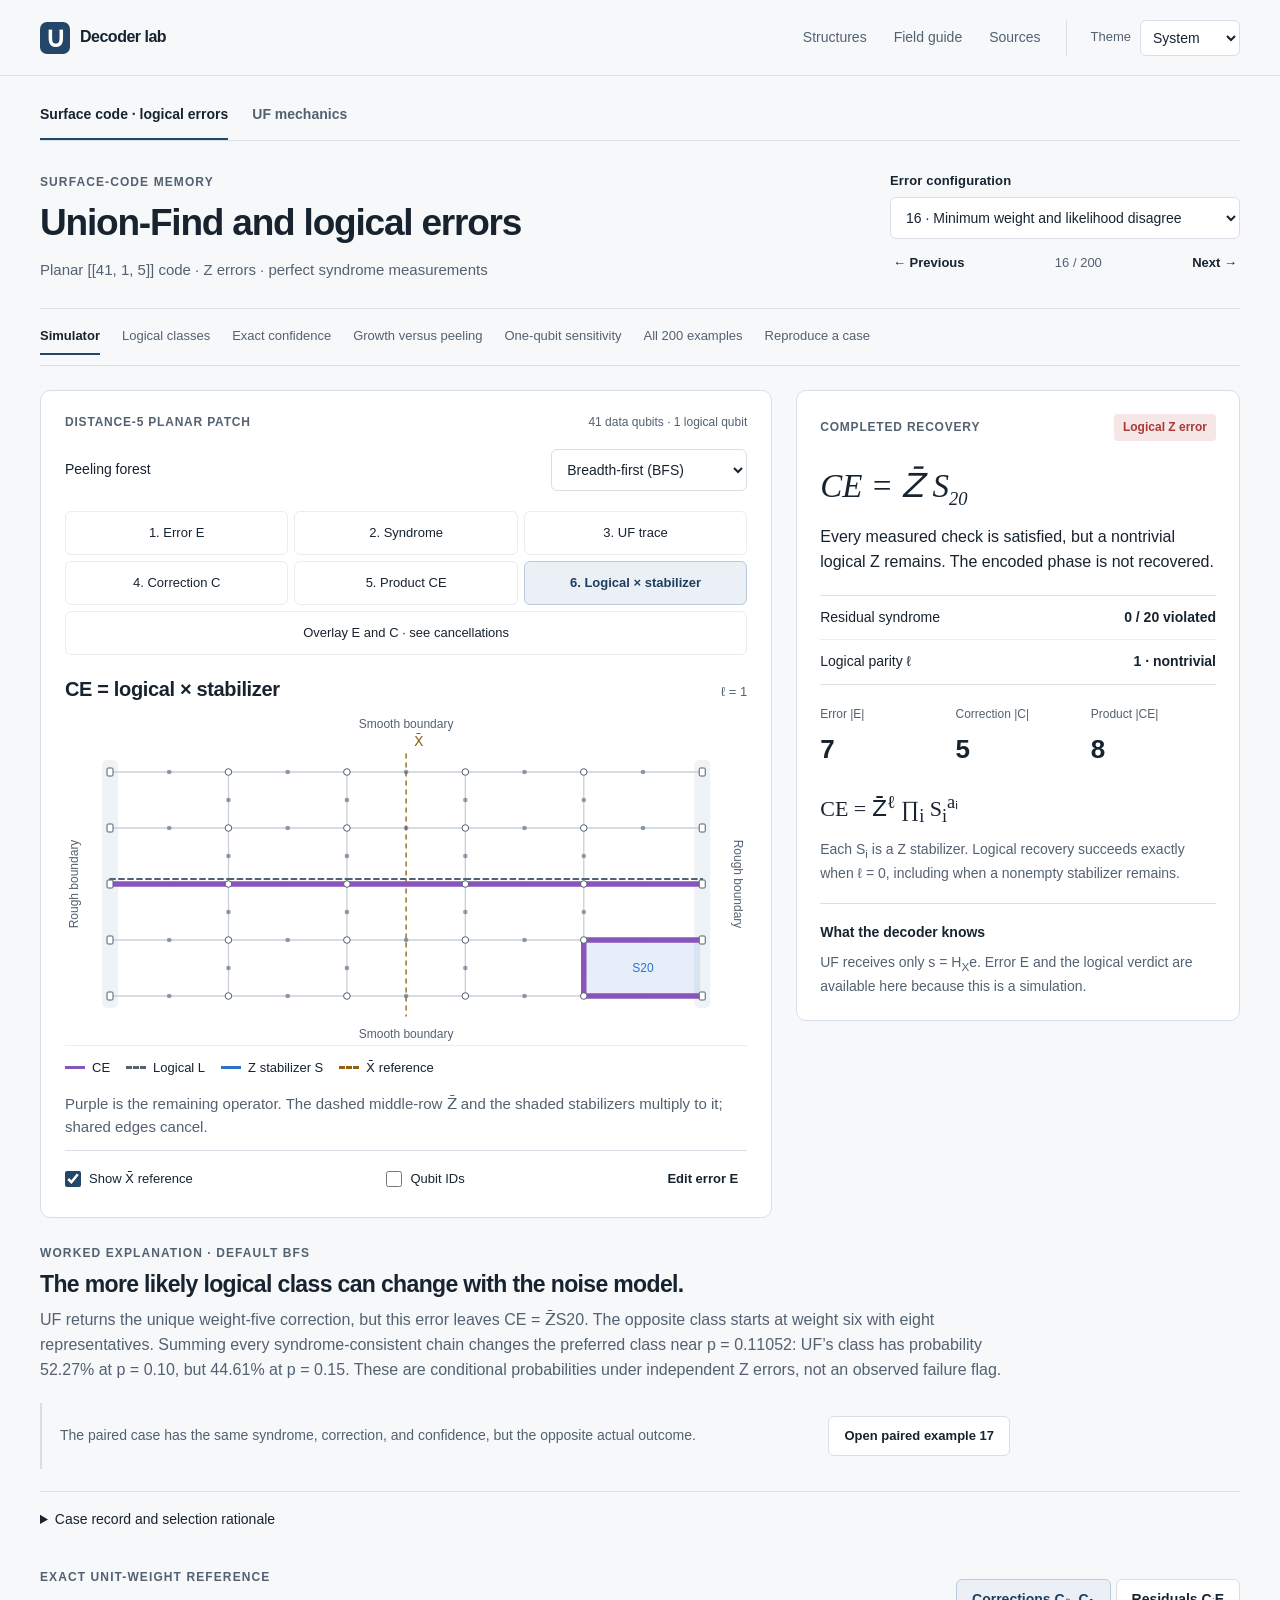
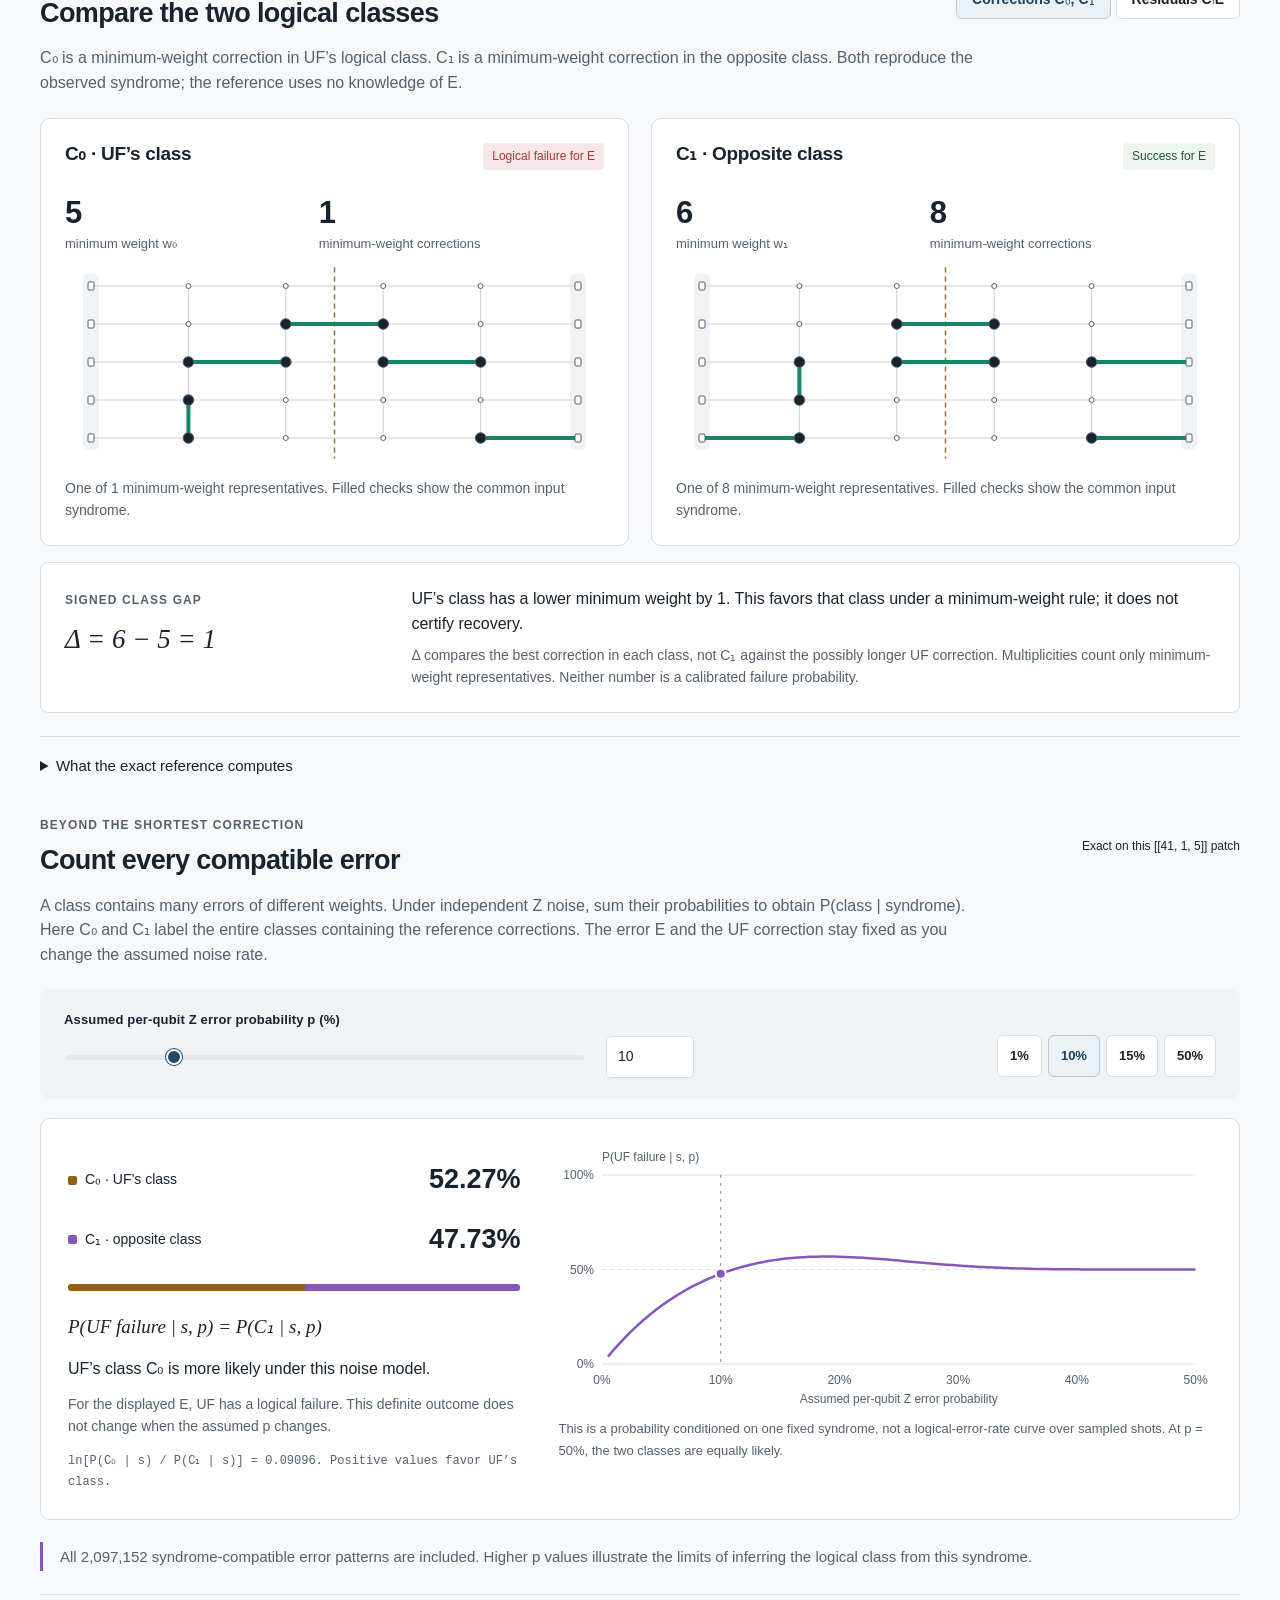
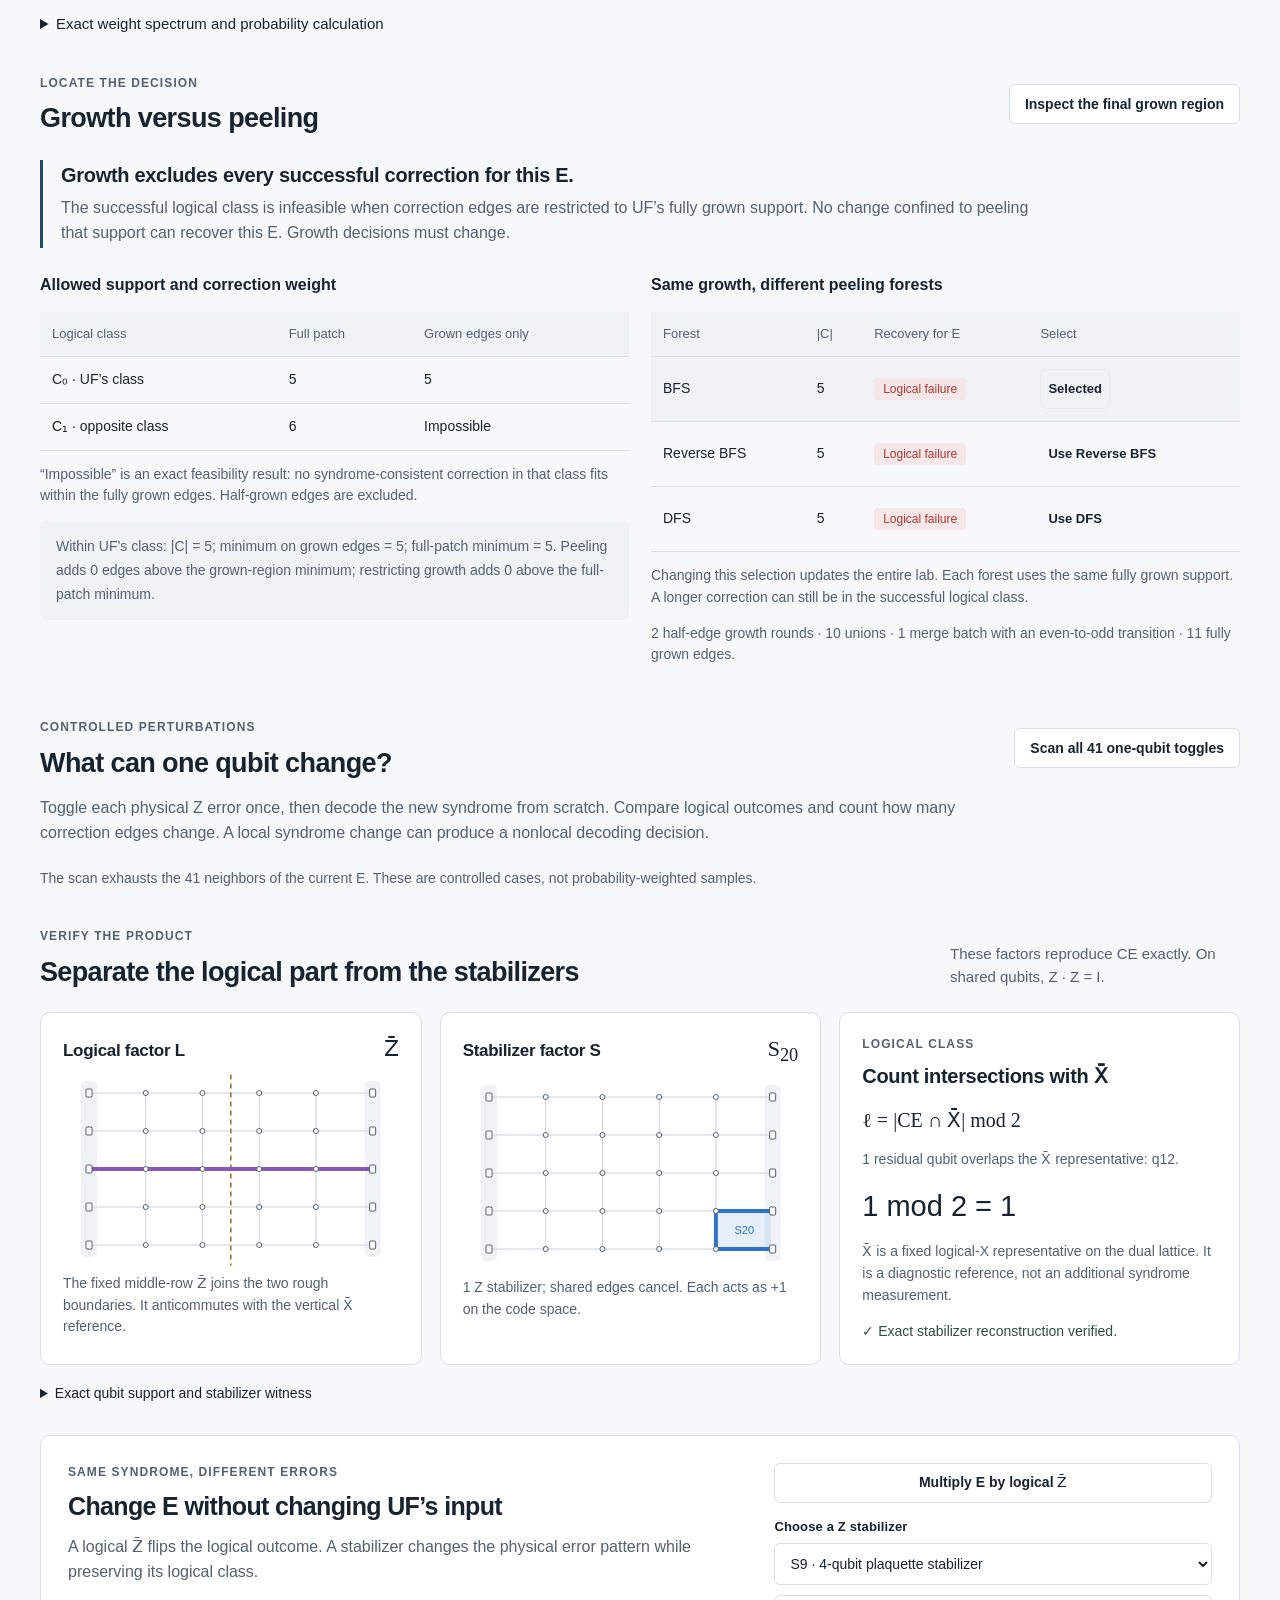
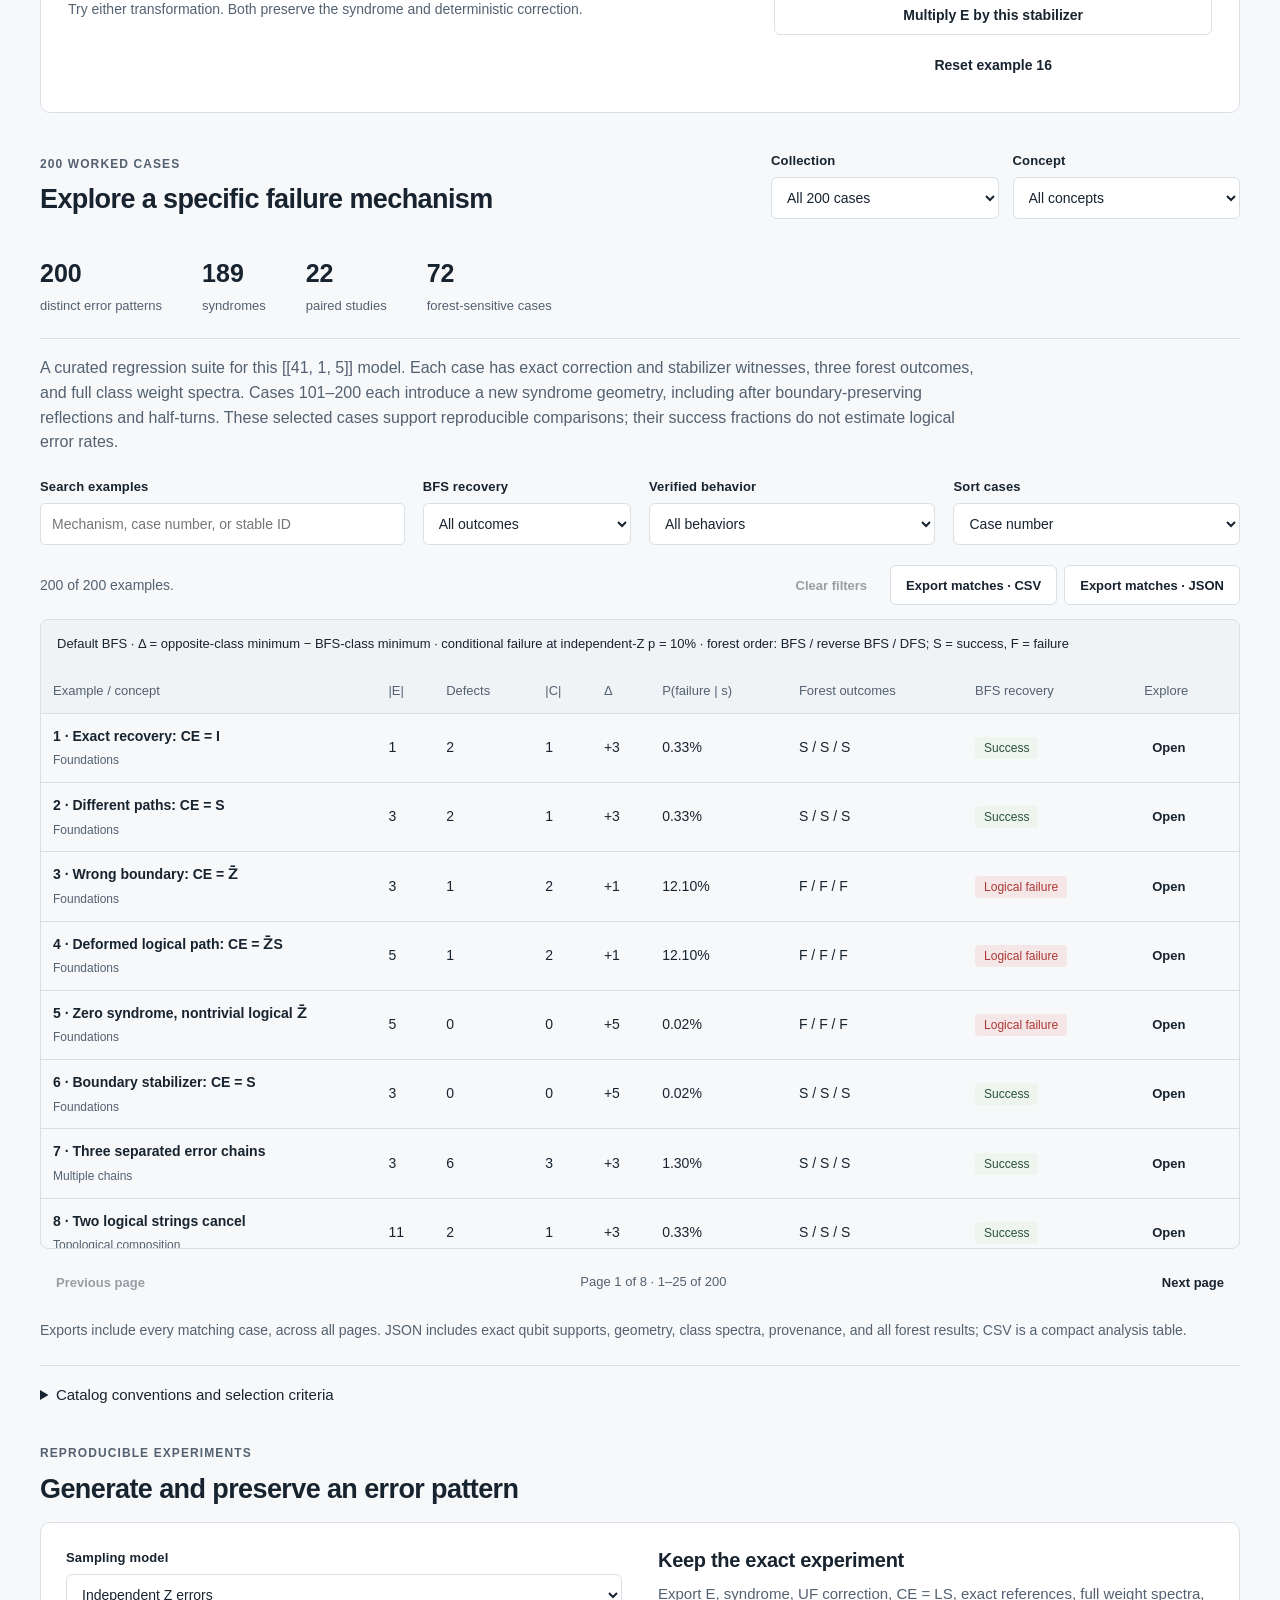
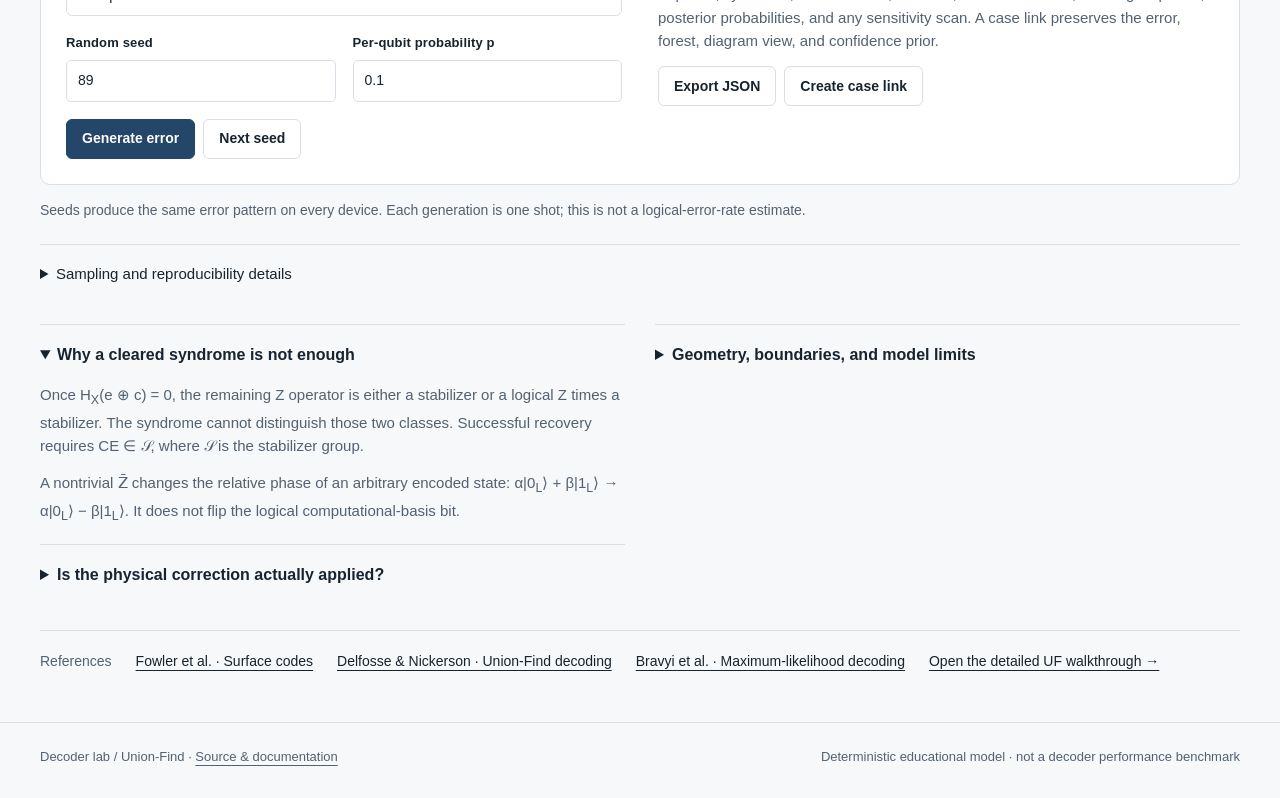
==== commit 43b6f239: "Add 100 symmetry-distinct studies to the UF research catalog Expand from 100 to 200 cases while pres" ====
--- a/index.html
+++ b/index.html
@@ -509,6 +509,9 @@
 .sc-catalog-stats>div { display:flex; flex-direction:column; gap:3px; }
 .sc-catalog-stats strong { font-size:25px; font-weight:550; font-variant-numeric:tabular-nums; }
 .sc-catalog-stats span { font-size:13px; color:var(--muted-foreground); }
+.sc-catalog-selects { display:flex; flex-wrap:wrap; gap:14px; max-width:100%; }
+.sc-catalog-selects>div { flex:1 1 190px; min-width:0; max-width:250px; }
+.sc-catalog-selects select { width:100%; }
 .sc-catalog-filters { max-width:none; grid-template-columns:minmax(240px,1.4fr) minmax(150px,.8fr) minmax(190px,1.1fr) minmax(200px,1.1fr); }
 .sc-catalog-filters>div { min-width:0; }
 .sc-catalog-toolbar { display:flex; justify-content:space-between; align-items:center; gap:18px; margin:20px 0 14px; }
@@ -525,6 +528,7 @@
 .sc-catalog-pages { display:flex; justify-content:space-between; align-items:center; gap:12px; margin:13px 0 18px; font-size:13px; color:var(--muted-foreground); }
 .sc-catalog-pages .btn { font-size:13px; }
 @media(max-width:1050px) { .sc-catalog-filters { grid-template-columns:1fr 1fr; } .sc-catalog-toolbar { align-items:flex-start; flex-direction:column; } }
+@media(max-width:850px) { #sc-catalog>.section-heading { align-items:flex-start; flex-direction:column; } .sc-catalog-selects { width:100%; } }
 @media(max-width:650px) { .sc-record-grid { grid-template-columns:1fr; gap:16px; } .sc-record-selection { grid-column:auto; } .sc-catalog-filters { grid-template-columns:1fr; } .sc-catalog-filters>div:first-child { grid-column:auto; } .sc-catalog-stats { gap:18px 26px; } .sc-catalog-stats strong { font-size:23px; } .sc-catalog-pages .btn { padding:8px 3px; } }
 @media print { .sc-case-record,.sc-catalog-toolbar,.sc-catalog-pages { display:none; } }
 </style></head><body><a class="skip-link" href="#main-content">Skip to decoder</a><header class="site-header"><a class="brand" href="#"><span class="brand-symbol">∪</span> Decoder lab</a><div class="header-actions"><nav aria-label="Page"><a href="#structures">Structures</a><a href="#field-guide">Field guide</a><a href="#sources">Sources</a></nav><div class="theme-control"><label for="theme-select">Theme</label><select id="theme-select"><option value="system">System</option><option value="light">Light</option><option value="dark">Dark</option></select></div></div></header><noscript><div class="no-script" role="alert">This interactive decoder requires JavaScript. Enable it and reload the page. <a href="https://github.com/polarbearsrock/decoder-lab#readme">Read the model and source documentation</a>.</div></noscript><main id="main-content" tabindex="-1"><nav class="lab-switch" aria-label="Choose a lab"><a href="#logical-lab" data-lab-mode="logical" aria-current="page">Surface code · logical errors</a><a href="#walkthrough" data-lab-mode="walkthrough">UF mechanics</a></nav><section id="logical-lab" aria-label="Surface-code logical recovery">
@@ -574,7 +578,7 @@
   </div>
 
   <div class="sc-example-story"><span class="eyebrow" id="sc-story-kind">WORKED EXPLANATION · DEFAULT BFS</span><h2 id="sc-example-title"></h2><p id="sc-example-note"></p><p class="sc-secondary" id="sc-forest-note" hidden>The explanation above uses default BFS. The diagrams and computed results use the selected forest.</p><div class="sc-companion" id="sc-companion" hidden><p id="sc-companion-note"></p><button class="btn" id="sc-open-companion">Open paired case</button></div></div>
-  <details id="sc-case-record" class="sc-case-record"><summary>Case record and selection rationale</summary><div class="sc-record-grid"><div><span class="form-label">Stable case ID</span><code id="sc-record-id"></code></div><div><span class="form-label">Error / syndrome fingerprints</span><code id="sc-record-keys"></code></div><div class="sc-record-selection"><span class="form-label">Why this case was selected</span><p id="sc-record-criterion"></p><p id="sc-record-method" class="sc-secondary"></p></div></div><div id="sc-record-tags" class="sc-record-tags"></div><p class="sc-secondary">Reference metrics and selection prose describe default BFS. Every live diagram and experiment export follows your selected forest. Fingerprints encode the fixed qubit/check ordering and are not cryptographic hashes.</p></details>
+  <details id="sc-case-record" class="sc-case-record"><summary>Case record and selection rationale</summary><div class="sc-record-grid"><div><span class="form-label">Stable case ID</span><code id="sc-record-id"></code></div><div><span class="form-label">Error / syndrome / geometry fingerprints</span><code id="sc-record-keys"></code></div><div class="sc-record-selection"><span class="form-label">Why this case was selected</span><p id="sc-record-criterion"></p><p id="sc-record-method" class="sc-secondary"></p></div></div><div id="sc-record-tags" class="sc-record-tags"></div><p class="sc-secondary">Reference metrics and selection prose describe default BFS. Every live diagram and experiment export follows your selected forest. Fingerprints encode the fixed qubit/check ordering and are not cryptographic hashes.</p></details>
 
 
   <section class="sc-research-section" id="sc-comparison" aria-label="Exact logical-class comparison">
@@ -627,15 +631,15 @@
   </section>
 
   <section class="sc-research-section" id="sc-catalog" aria-label="Worked example catalog">
-    <div class="section-heading"><div><div class="eyebrow" id="sc-catalog-count">RESEARCH CASE CATALOG</div><h2>Explore a specific failure mechanism</h2></div><div><label class="form-label" for="sc-category">Concept</label><select id="sc-category" class="form-select"><option value="all">All concepts</option></select></div></div>
+    <div class="section-heading"><div><div class="eyebrow" id="sc-catalog-count">RESEARCH CASE CATALOG</div><h2>Explore a specific failure mechanism</h2></div><div class="sc-catalog-selects"><div><label class="form-label" for="sc-collection">Collection</label><select id="sc-collection" class="form-select"><option value="all">All 200 cases</option><option value="new">New · cases 101–200</option><option value="original">Original · cases 1–100</option></select></div><div><label class="form-label" for="sc-category">Concept</label><select id="sc-category" class="form-select"><option value="all">All concepts</option></select></div></div></div>
     <div id="sc-catalog-stats" class="sc-catalog-stats"></div>
-    <p class="sc-section-intro">A curated regression suite for this [[41, 1, 5]] model. Each case has exact correction and stabilizer witnesses, three forest outcomes, and full class weight spectra. These selected cases support debugging and reproducible comparisons; their success fractions do not estimate logical error rates.</p>
+    <p class="sc-section-intro">A curated regression suite for this [[41, 1, 5]] model. Each case has exact correction and stabilizer witnesses, three forest outcomes, and full class weight spectra. Cases 101–200 each introduce a new syndrome geometry, including after boundary-preserving reflections and half-turns. These selected cases support reproducible comparisons; their success fractions do not estimate logical error rates.</p>
     <div class="sc-catalog-filters"><div><label class="form-label" for="sc-search">Search examples</label><input id="sc-search" type="search" class="form-control" placeholder="Mechanism, case number, or stable ID" maxlength="120"></div><div><label class="form-label" for="sc-outcome-filter">BFS recovery</label><select class="form-select" id="sc-outcome-filter"><option value="all">All outcomes</option><option value="success">Logical success</option><option value="failure">Logical failure</option></select></div><div><label class="form-label" for="sc-mechanism">Verified behavior</label><select class="form-select" id="sc-mechanism"><option value="all">All behaviors</option><option value="growth-trap">Successful class excluded by growth</option><option value="forest-sensitive">Logical outcome depends on forest</option><option value="peeling-overhead">Peeling exceeds grown-region minimum</option><option value="growth-penalty">Growth increases class minimum</option><option value="tied-minima">Tied class minimum weights</option><option value="reactivation">Cluster reactivation</option><option value="weight-likelihood-conflict">Minimum weight / likelihood conflict</option><option value="prior-reversal">Preference reversal · four tested priors</option><option value="confident-failure">Failure with &lt;10% risk at p = 1%</option><option value="paired-study">Paired controlled study</option><option value="zero-syndrome">Zero measured syndrome</option></select></div><div><label class="form-label" for="sc-catalog-sort">Sort cases</label><select class="form-select" id="sc-catalog-sort"><option value="number">Case number</option><option value="correction">Largest correction</option><option value="peeling">Largest peeling overhead</option><option value="defects">Most defects</option><option value="ambiguity">Closest to 50% failure at p = 10%</option><option value="gap">Lowest signed class gap</option></select></div></div>
     <div class="sc-catalog-toolbar"><p id="sc-catalog-status" class="sc-secondary" role="status"></p><div><button type="button" class="btn btn-ghost" id="sc-clear-filters">Clear filters</button><button class="btn" id="sc-catalog-csv">Export matches · CSV</button><button class="btn" id="sc-catalog-json">Export matches · JSON</button></div></div>
     <div class="sc-table-scroll sc-catalog-scroll" tabindex="0" role="region" aria-label="Worked examples"><table class="sc-catalog-table"><caption>Default BFS · Δ = opposite-class minimum − BFS-class minimum · conditional failure at independent-Z p = 10% · forest order: BFS / reverse BFS / DFS; S = success, F = failure</caption><thead><tr><th scope="col">Example / concept</th><th scope="col">|E|</th><th scope="col">Defects</th><th scope="col">|C|</th><th scope="col">Δ</th><th scope="col">P(failure | s)</th><th scope="col">Forest outcomes</th><th scope="col">BFS recovery</th><th scope="col">Explore</th></tr></thead><tbody id="sc-catalog-rows"></tbody></table></div>
     <div class="sc-catalog-pages"><button class="btn btn-ghost" id="sc-catalog-prev">Previous page</button><span id="sc-catalog-page" role="status"></span><button class="btn btn-ghost" id="sc-catalog-next">Next page</button></div>
     <p id="sc-catalog-export-status" class="sc-secondary" role="status">Exports include every matching case, across all pages. JSON includes exact qubit supports, geometry, class spectra, provenance, and all forest results; CSV is a compact analysis table.</p>
-    <details class="sc-method"><summary>Catalog conventions and selection criteria</summary><div><p>All table metrics use the default BFS forest. “Forest outcomes” lists BFS, reverse BFS, and DFS in that order: S means logical success and F means logical failure for the displayed E. The probability column conditions on the syndrome at the fixed prior p = 0.10; it is separate from the adjustable probability panel. The minimum-weight gap is not a calibrated failure probability. “Reactivation” counts merge batches with an even-to-odd cluster transition; a transition can occur within one tick without a full paused round.</p><p>The behavior filter “Preference reversal · four tested priors” compares p = 0.01, 0.05, 0.10, and 0.15. “Failure with &lt;10% risk at p = 1%” selects an actual BFS failure with P(failure | s, p = 0.01) &lt; 10%. These are diagnostic selection rules for this catalog, not estimates of how often such events occur.</p><p>Cases combine deterministic search with controlled one-qubit, stabilizer, logical, and geometry-preserving transformations. Their exact input supports are authoritative. Stable IDs and fingerprints support regression tracking. Symmetry transformations preserve rough and smooth boundary types; these examples do not add measurement faults, correlated noise, or repeated syndrome rounds.</p></div></details>
+    <details class="sc-method"><summary>Catalog conventions and selection criteria</summary><div><p>All table metrics use the default BFS forest. “Forest outcomes” lists BFS, reverse BFS, and DFS in that order: S means logical success and F means logical failure for the displayed E. The probability column conditions on the syndrome at the fixed prior p = 0.10; it is separate from the adjustable probability panel. The minimum-weight gap is not a calibrated failure probability. “Reactivation” counts merge batches with an even-to-odd cluster transition; a transition can occur within one tick without a full paused round.</p><p>The behavior filter “Preference reversal · four tested priors” compares p = 0.01, 0.05, 0.10, and 0.15. “Failure with &lt;10% risk at p = 1%” selects an actual BFS failure with P(failure | s, p = 0.01) &lt; 10%. These are diagnostic selection rules for this catalog, not estimates of how often such events occur.</p><p>Cases combine deterministic search with controlled one-qubit, stabilizer, logical, and geometry-preserving transformations. Their exact input supports are authoritative. Stable IDs and fingerprints support regression tracking. The geometry fingerprint is the smallest syndrome bit mask under identity, left/right reflection, top/bottom reflection, and half-turn. Every case 101–200 has a different geometry fingerprint from cases 1–100 and the other additions. The earlier collection retains intentional same-syndrome and symmetry pairs. Symmetry transformations preserve rough and smooth boundary types; these examples do not add measurement faults, correlated noise, or repeated syndrome rounds.</p></div></details>
   </section>
 
   <section class="sc-research-section" id="sc-sampling" aria-label="Reproducible error experiments">
@@ -7224,9 +7228,10977 @@
       "logical": 1,
       "syndromeUnchanged": true
     }
+  },
+  {
+    "id": "growth-extended-101",
+    "number": 101,
+    "name": "101 · Three reactivation batches before boundary capture",
+    "group": "Growth geometry",
+    "error": [
+      3,
+      4,
+      5,
+      6,
+      7,
+      9,
+      10,
+      11,
+      14,
+      15,
+      16,
+      20,
+      21,
+      23,
+      30,
+      31,
+      32,
+      33
+    ],
+    "title": "Three reactivation batches before boundary capture",
+    "note": "Nine defects create three merge batches containing even-to-odd transitions. These counts are batches, not three separate waiting intervals. The six-defect CEFGHI cluster is inactive through tick two and joins ABD at tick three; the resulting odd cluster reaches a rough boundary at tick four. BFS returns weight ten although both global and grown-support class minima are seven. All three forests fail for this error, with correction weights ten, twelve, and eleven. Inspect why admitting both logical classes into the grown support does not guarantee that any tested forest selects the successful one.",
+    "tags": [
+      "multiple-reactivations",
+      "delayed-reactivation",
+      "feasible-but-missed"
+    ],
+    "provenance": {
+      "method": "deterministic search",
+      "seed": 106431,
+      "mode": "fixed",
+      "weight": 18,
+      "criterion": "Find three even-to-odd merge batches, a demonstrably paused cluster, and failure despite both classes remaining feasible.",
+      "uniqueness": "New measured-syndrome orbit under identity, left-right reflection, top-bottom reflection, and half-turn; distinct from cases 1–100 and every other case 101–200."
+    },
+    "expected": {
+      "errorWeight": 18,
+      "defects": 9,
+      "correctionWeight": 10,
+      "residualWeight": 12,
+      "logical": 1,
+      "rounds": 4,
+      "reactivations": 3,
+      "gap": 0,
+      "peelingExcess": 3,
+      "growthPenalty": 0,
+      "correctClassInGrowth": true,
+      "forestSensitive": false,
+      "unions": 25,
+      "grownEdges": 37,
+      "correction": [
+        3,
+        4,
+        5,
+        6,
+        10,
+        13,
+        14,
+        15,
+        23,
+        38
+      ],
+      "stabilizers": [
+        7,
+        9,
+        10,
+        15,
+        16
+      ],
+      "forests": [
+        {
+          "strategy": "bfs",
+          "logical": 1,
+          "weight": 10
+        },
+        {
+          "strategy": "reverse-bfs",
+          "logical": 1,
+          "weight": 12
+        },
+        {
+          "strategy": "dfs",
+          "logical": 1,
+          "weight": 11
+        }
+      ],
+      "pFailure01": 0.7385338075420521,
+      "pFailure05": 0.6935502758152405,
+      "pFailure10": 0.6404411996571,
+      "pFailure15": 0.5930215786083519
+    }
+  },
+  {
+    "id": "growth-extended-102",
+    "number": 102,
+    "name": "102 · Three sleeping clusters join one late front",
+    "group": "Growth geometry",
+    "error": [
+      5,
+      6,
+      8,
+      16,
+      17,
+      20,
+      22,
+      23,
+      25,
+      26,
+      29,
+      33,
+      34,
+      38,
+      40
+    ],
+    "title": "Three sleeping clusters join one late front",
+    "note": "At tick one, AB, CD, and FG become separate even clusters. They remain inactive through tick two while E grows and H reaches a rough boundary. At tick three, E joins all three paused regions into the seven-defect ABCDEFG cluster; tick four then absorbs H. BFS and reverse BFS each use six correction edges, whereas DFS uses ten. All three recover successfully, even though the error has fifteen edges. The default residual contains seventeen edges and is a stabilizer product. Follow cluster membership across ticks to distinguish actual waiting from transitions within one merge batch.",
+    "tags": [
+      "delayed-reactivation",
+      "multiple-paused-clusters",
+      "forest-weight-spread"
+    ],
+    "provenance": {
+      "method": "deterministic search",
+      "seed": 100488,
+      "mode": "fixed",
+      "weight": 15,
+      "criterion": "Find at least three even clusters inactive through a complete growth tick before one later merger reactivates their combined region.",
+      "uniqueness": "New measured-syndrome orbit under identity, left-right reflection, top-bottom reflection, and half-turn; distinct from cases 1–100 and every other case 101–200."
+    },
+    "expected": {
+      "errorWeight": 15,
+      "defects": 8,
+      "correctionWeight": 6,
+      "residualWeight": 17,
+      "logical": 0,
+      "rounds": 4,
+      "reactivations": 1,
+      "gap": 0,
+      "peelingExcess": 0,
+      "growthPenalty": 0,
+      "correctClassInGrowth": true,
+      "forestSensitive": false,
+      "unions": 24,
+      "grownEdges": 33,
+      "correction": [
+        1,
+        8,
+        10,
+        11,
+        18,
+        20
+      ],
+      "stabilizers": [
+        1,
+        5,
+        11,
+        17,
+        18
+      ],
+      "forests": [
+        {
+          "strategy": "bfs",
+          "logical": 0,
+          "weight": 6
+        },
+        {
+          "strategy": "reverse-bfs",
+          "logical": 0,
+          "weight": 6
+        },
+        {
+          "strategy": "dfs",
+          "logical": 0,
+          "weight": 10
+        }
+      ],
+      "pFailure01": 0.44888796496916444,
+      "pFailure05": 0.4637698574341516,
+      "pFailure10": 0.47471278544746814,
+      "pFailure15": 0.47820123548339877
+    }
+  },
+  {
+    "id": "growth-extended-103",
+    "number": 103,
+    "name": "103 · A longer correction recovers the less-favored minimum class",
+    "group": "Growth geometry",
+    "error": [
+      1,
+      2,
+      9,
+      11,
+      14,
+      15,
+      17,
+      19,
+      20,
+      21,
+      28,
+      29,
+      30,
+      33,
+      35,
+      36,
+      39
+    ],
+    "title": "A longer correction recovers the less-favored minimum class",
+    "note": "Eleven defects eventually grow forty of the forty-one qubits. BFS chooses a fourteen-edge correction in a class whose global and grown-support minimum is eight; the opposing class has minimum seven. Its six-edge peeling excess is substantial, yet BFS recovers the actual error. DFS instead returns a seven-edge correction and fails. The ADEF and BC clusters wait through tick two before merging at tick three, and growth stops at tick four. Compare class selection with within-class inefficiency: shortening a correction can reduce its weight while changing the logical result in the wrong direction for this realization.",
+    "tags": [
+      "negative-gap-success",
+      "large-peeling-overhead",
+      "near-full-growth"
+    ],
+    "provenance": {
+      "method": "deterministic search",
+      "seed": 100022,
+      "mode": "fixed",
+      "weight": 17,
+      "criterion": "Find successful BFS with negative signed class gap, large peeling excess, and a shorter DFS correction that fails.",
+      "uniqueness": "New measured-syndrome orbit under identity, left-right reflection, top-bottom reflection, and half-turn; distinct from cases 1–100 and every other case 101–200."
+    },
+    "expected": {
+      "errorWeight": 17,
+      "defects": 11,
+      "correctionWeight": 14,
+      "residualWeight": 21,
+      "logical": 0,
+      "rounds": 4,
+      "reactivations": 2,
+      "gap": -1,
+      "peelingExcess": 6,
+      "growthPenalty": 0,
+      "correctClassInGrowth": true,
+      "forestSensitive": true,
+      "unions": 28,
+      "grownEdges": 40,
+      "correction": [
+        0,
+        3,
+        6,
+        10,
+        13,
+        14,
+        15,
+        16,
+        18,
+        19,
+        20,
+        21,
+        23,
+        24
+      ],
+      "stabilizers": [
+        0,
+        1,
+        2,
+        3,
+        5,
+        7,
+        8,
+        9,
+        11,
+        12,
+        14,
+        18,
+        19
+      ],
+      "forests": [
+        {
+          "strategy": "bfs",
+          "logical": 0,
+          "weight": 14
+        },
+        {
+          "strategy": "reverse-bfs",
+          "logical": 0,
+          "weight": 14
+        },
+        {
+          "strategy": "dfs",
+          "logical": 1,
+          "weight": 7
+        }
+      ],
+      "pFailure01": 0.9736966688243011,
+      "pFailure05": 0.8713550699990296,
+      "pFailure10": 0.7524684625318943,
+      "pFailure15": 0.6500269113827124
+    }
+  },
+  {
+    "id": "growth-extended-104",
+    "number": 104,
+    "name": "104 · Equal correction weights hide opposite logical outcomes",
+    "group": "Growth geometry",
+    "error": [
+      2,
+      18,
+      19,
+      20,
+      24,
+      30,
+      35
+    ],
+    "title": "Equal correction weights hide opposite logical outcomes",
+    "note": "The seven-edge error produces seven defects, but all three forest strategies return twelve-edge corrections. BFS and reverse BFS fail, while DFS succeeds. Both logical classes have global minimum six, and both minima remain available inside the thirty-seven grown edges. The default correction therefore carries six edges of peeling excess without any growth penalty. Equal correction weight, identical growth support, and a zero signed gap do not determine the residual logical class. Compare the correction overlays and their intersection with the logical cut; the difference between the forest outputs is a syndrome-free chain.",
+    "tags": [
+      "equal-weight-forests",
+      "large-peeling-overhead",
+      "forest-sensitive"
+    ],
+    "provenance": {
+      "method": "deterministic search",
+      "seed": 111928,
+      "mode": "fixed",
+      "weight": 7,
+      "criterion": "Find equal correction weights across every forest, different recovery outcomes, and BFS peeling excess of at least six.",
+      "uniqueness": "New measured-syndrome orbit under identity, left-right reflection, top-bottom reflection, and half-turn; distinct from cases 1–100 and every other case 101–200."
+    },
+    "expected": {
+      "errorWeight": 7,
+      "defects": 7,
+      "correctionWeight": 12,
+      "residualWeight": 15,
+      "logical": 1,
+      "rounds": 4,
+      "reactivations": 1,
+      "gap": 0,
+      "peelingExcess": 6,
+      "growthPenalty": 0,
+      "correctClassInGrowth": true,
+      "forestSensitive": true,
+      "unions": 26,
+      "grownEdges": 37,
+      "correction": [
+        0,
+        1,
+        3,
+        4,
+        5,
+        6,
+        10,
+        11,
+        13,
+        14,
+        20,
+        24
+      ],
+      "stabilizers": [
+        0,
+        1,
+        2,
+        3,
+        4,
+        7,
+        8,
+        9,
+        13,
+        14
+      ],
+      "forests": [
+        {
+          "strategy": "bfs",
+          "logical": 1,
+          "weight": 12
+        },
+        {
+          "strategy": "reverse-bfs",
+          "logical": 1,
+          "weight": 12
+        },
+        {
+          "strategy": "dfs",
+          "logical": 0,
+          "weight": 12
+        }
+      ],
+      "pFailure01": 0.803893230234257,
+      "pFailure05": 0.7059900369019058,
+      "pFailure10": 0.619269494774416,
+      "pFailure15": 0.5618749161047756
+    }
+  },
+  {
+    "id": "growth-extended-105",
+    "number": 105,
+    "name": "105 · Optimal peeling inside growth can still choose the wrong class",
+    "group": "Growth geometry",
+    "error": [
+      1,
+      4,
+      7,
+      13,
+      17,
+      18,
+      20,
+      23,
+      27,
+      28,
+      37,
+      38
+    ],
+    "title": "Optimal peeling inside growth can still choose the wrong class",
+    "note": "Twelve defects finish growing after two ticks. Both global classes have minimum weight eight, but the default correction class requires nine edges when restricted to the twenty-six grown edges. BFS uses exactly nine, so its peeling excess is zero and its growth penalty is one. The successful class still has a weight-eight representative inside that same support. Nevertheless, BFS, reverse BFS, and DFS all choose failing nine-edge corrections. This case separates three questions: whether recovery is available, whether growth preserves a class minimum, and whether the chosen forest reaches the best class within its support.",
+    "tags": [
+      "growth-penalty",
+      "feasible-but-missed",
+      "restricted-optimum"
+    ],
+    "provenance": {
+      "method": "deterministic search",
+      "seed": 104643,
+      "mode": "fixed",
+      "weight": 12,
+      "criterion": "Separate positive growth penalty from zero peeling excess while keeping successful recovery feasible inside the final growth.",
+      "uniqueness": "New measured-syndrome orbit under identity, left-right reflection, top-bottom reflection, and half-turn; distinct from cases 1–100 and every other case 101–200."
+    },
+    "expected": {
+      "errorWeight": 12,
+      "defects": 12,
+      "correctionWeight": 9,
+      "residualWeight": 13,
+      "logical": 1,
+      "rounds": 2,
+      "reactivations": 1,
+      "gap": 0,
+      "peelingExcess": 0,
+      "growthPenalty": 1,
+      "correctClassInGrowth": true,
+      "forestSensitive": false,
+      "unions": 22,
+      "grownEdges": 26,
+      "correction": [
+        1,
+        2,
+        9,
+        13,
+        16,
+        19,
+        23,
+        26,
+        38
+      ],
+      "stabilizers": [
+        2,
+        4,
+        10,
+        11,
+        12,
+        13,
+        14,
+        15
+      ],
+      "forests": [
+        {
+          "strategy": "bfs",
+          "logical": 1,
+          "weight": 9
+        },
+        {
+          "strategy": "reverse-bfs",
+          "logical": 1,
+          "weight": 9
+        },
+        {
+          "strategy": "dfs",
+          "logical": 1,
+          "weight": 9
+        }
+      ],
+      "pFailure01": 0.34134221040565993,
+      "pFailure05": 0.3712506479748215,
+      "pFailure10": 0.40499066911913567,
+      "pFailure15": 0.4348075487669278
+    }
+  },
+  {
+    "id": "growth-extended-106",
+    "number": 106,
+    "name": "106 · Growth excludes the cheaper successful class",
+    "group": "Growth geometry",
+    "error": [
+      0,
+      4,
+      8,
+      10,
+      11,
+      12,
+      13,
+      16,
+      17,
+      18,
+      20,
+      22,
+      24,
+      25,
+      26,
+      29,
+      32,
+      34,
+      40
+    ],
+    "title": "Growth excludes the cheaper successful class",
+    "note": "The global minimum in the successful class is seven, while the class chosen by BFS has minimum eight. Only the latter class survives restriction to the fourteen fully grown edges. The trace stops after two ticks with one boundary-connected component and one closed component, so changing the spanning forest cannot recover the missing class. BFS and DFS each use eight edges; reverse BFS uses ten, and all fail. The negative signed gap correctly exposes a global alternative, but the support has already ruled it out before peeling begins. Inspect the restricted reference before interpreting forest changes.",
+    "tags": [
+      "negative-gap",
+      "growth-trap",
+      "mixed-components"
+    ],
+    "provenance": {
+      "method": "deterministic search",
+      "seed": 100510,
+      "mode": "fixed",
+      "weight": 19,
+      "criterion": "Find a successful class with strictly lower global weight that is absent from the grown support.",
+      "uniqueness": "New measured-syndrome orbit under identity, left-right reflection, top-bottom reflection, and half-turn; distinct from cases 1–100 and every other case 101–200."
+    },
+    "expected": {
+      "errorWeight": 19,
+      "defects": 11,
+      "correctionWeight": 8,
+      "residualWeight": 17,
+      "logical": 1,
+      "rounds": 2,
+      "reactivations": 1,
+      "gap": -1,
+      "peelingExcess": 0,
+      "growthPenalty": 0,
+      "correctClassInGrowth": false,
+      "forestSensitive": false,
+      "unions": 12,
+      "grownEdges": 14,
+      "correction": [
+        4,
+        7,
+        11,
+        22,
+        26,
+        30,
+        34,
+        37
+      ],
+      "stabilizers": [
+        0,
+        5,
+        7,
+        8,
+        10,
+        11,
+        12,
+        13,
+        14,
+        15,
+        19
+      ],
+      "forests": [
+        {
+          "strategy": "bfs",
+          "logical": 1,
+          "weight": 8
+        },
+        {
+          "strategy": "reverse-bfs",
+          "logical": 1,
+          "weight": 10
+        },
+        {
+          "strategy": "dfs",
+          "logical": 1,
+          "weight": 8
+        }
+      ],
+      "pFailure01": 0.9630305008769924,
+      "pFailure05": 0.8303989903939114,
+      "pFailure10": 0.6967398309072976,
+      "pFailure15": 0.5990092149251465
+    }
+  },
+  {
+    "id": "growth-extended-107",
+    "number": 107,
+    "name": "107 · One-tick closure increases cost and removes recovery",
+    "group": "Growth geometry",
+    "error": [
+      0,
+      1,
+      2,
+      4,
+      8,
+      9,
+      12,
+      16,
+      17,
+      21,
+      23,
+      24,
+      29,
+      30,
+      33,
+      34,
+      35,
+      40
+    ],
+    "title": "One-tick closure increases cost and removes recovery",
+    "note": "Twelve defects merge into one even component and stop after the first growth tick without reaching a rough boundary. The eleven grown edges form a tree on twelve vertices. Globally, both classes have weight-seven representatives; within the grown support, only the failing class remains, and its minimum rises to eight. Every forest returns a failing eight-edge correction with zero peeling excess. This is a compact example of two restrictions appearing together: growth removes the successful class and also lengthens the best remaining correction. No improvement confined to peeling these edges can undo either restriction.",
+    "tags": [
+      "growth-trap",
+      "growth-penalty",
+      "one-tick-closure"
+    ],
+    "provenance": {
+      "method": "deterministic search",
+      "seed": 108177,
+      "mode": "fixed",
+      "weight": 18,
+      "criterion": "Find one-tick termination with both a positive growth penalty and exclusion of the successful class.",
+      "uniqueness": "New measured-syndrome orbit under identity, left-right reflection, top-bottom reflection, and half-turn; distinct from cases 1–100 and every other case 101–200."
+    },
+    "expected": {
+      "errorWeight": 18,
+      "defects": 12,
+      "correctionWeight": 8,
+      "residualWeight": 20,
+      "logical": 1,
+      "rounds": 1,
+      "reactivations": 1,
+      "gap": 0,
+      "peelingExcess": 0,
+      "growthPenalty": 1,
+      "correctClassInGrowth": false,
+      "forestSensitive": false,
+      "unions": 11,
+      "grownEdges": 11,
+      "correction": [
+        3,
+        6,
+        7,
+        21,
+        22,
+        30,
+        38,
+        40
+      ],
+      "stabilizers": [
+        0,
+        1,
+        2,
+        3,
+        4,
+        5,
+        11,
+        13,
+        14,
+        17,
+        18,
+        19
+      ],
+      "forests": [
+        {
+          "strategy": "bfs",
+          "logical": 1,
+          "weight": 8
+        },
+        {
+          "strategy": "reverse-bfs",
+          "logical": 1,
+          "weight": 8
+        },
+        {
+          "strategy": "dfs",
+          "logical": 1,
+          "weight": 8
+        }
+      ],
+      "pFailure01": 0.48654672300968016,
+      "pFailure05": 0.4559514298490457,
+      "pFailure10": 0.44877497000879585,
+      "pFailure15": 0.4579584691438468
+    }
+  },
+  {
+    "id": "growth-extended-108",
+    "number": 108,
+    "name": "108 · A growth penalty does not imply logical failure",
+    "group": "Growth geometry",
+    "error": [
+      5,
+      6,
+      8,
+      11,
+      13,
+      15,
+      17,
+      18,
+      19,
+      21,
+      23,
+      24,
+      26,
+      30,
+      32,
+      33,
+      35,
+      36,
+      37,
+      39
+    ],
+    "title": "A growth penalty does not imply logical failure",
+    "note": "The twenty-edge error leaves eight measured defects. Two growth ticks produce nineteen fully grown edges and retain only the successful logical class. The global minimum in that class is six, but its restricted minimum is seven; BFS reaches that restricted optimum exactly. Reverse BFS and DFS also return successful seven-edge corrections. The default residual is a twenty-one-edge stabilizer product. Use this case to avoid treating growth penalty as a failure flag: it records lost weight optimality within the chosen class, whereas logical recovery depends on the class itself.",
+    "tags": [
+      "growth-penalty",
+      "successful-restriction",
+      "dense-error"
+    ],
+    "provenance": {
+      "method": "deterministic search",
+      "seed": 109151,
+      "mode": "fixed",
+      "weight": 20,
+      "criterion": "Find positive growth penalty and zero peeling excess with every tested forest recovering successfully.",
+      "uniqueness": "New measured-syndrome orbit under identity, left-right reflection, top-bottom reflection, and half-turn; distinct from cases 1–100 and every other case 101–200."
+    },
+    "expected": {
+      "errorWeight": 20,
+      "defects": 8,
+      "correctionWeight": 7,
+      "residualWeight": 21,
+      "logical": 0,
+      "rounds": 2,
+      "reactivations": 1,
+      "gap": 0,
+      "peelingExcess": 0,
+      "growthPenalty": 1,
+      "correctClassInGrowth": true,
+      "forestSensitive": false,
+      "unions": 17,
+      "grownEdges": 19,
+      "correction": [
+        7,
+        16,
+        26,
+        30,
+        34,
+        36,
+        38
+      ],
+      "stabilizers": [
+        5,
+        6,
+        7,
+        8,
+        10,
+        12,
+        16,
+        18,
+        19
+      ],
+      "forests": [
+        {
+          "strategy": "bfs",
+          "logical": 0,
+          "weight": 7
+        },
+        {
+          "strategy": "reverse-bfs",
+          "logical": 0,
+          "weight": 7
+        },
+        {
+          "strategy": "dfs",
+          "logical": 0,
+          "weight": 7
+        }
+      ],
+      "pFailure01": 0.7088807919663939,
+      "pFailure05": 0.5983409049974436,
+      "pFailure10": 0.5260159972351285,
+      "pFailure15": 0.49138117411082116
+    }
+  },
+  {
+    "id": "growth-extended-109",
+    "number": 109,
+    "name": "109 · Four independent boundary sinks and one closed pair",
+    "group": "Growth geometry",
+    "error": [
+      1,
+      5,
+      6,
+      9,
+      10,
+      11,
+      16,
+      24,
+      26,
+      30,
+      34
+    ],
+    "title": "Four independent boundary sinks and one closed pair",
+    "note": "Six defects terminate in five separate growth components: four odd components each reach a rough boundary, and the remaining even component closes internally. Growth stops in two ticks with fifteen edges on twenty vertices. All three forests produce a successful weight-five correction, although the actual error has eleven edges. The opposite logical class has a global weight-six representative but is unavailable in the grown support. The ten-edge default residual is a product of four face stabilizers. Follow the separate sinks to see why an odd component can be valid without pairing every defect with another measured defect.",
+    "tags": [
+      "multiple-boundary-sinks",
+      "disconnected-growth",
+      "stabilizer-recovery"
+    ],
+    "provenance": {
+      "method": "deterministic search",
+      "seed": 100502,
+      "mode": "fixed",
+      "weight": 11,
+      "criterion": "Find five final growth components including four odd boundary components and one closed even component.",
+      "uniqueness": "New measured-syndrome orbit under identity, left-right reflection, top-bottom reflection, and half-turn; distinct from cases 1–100 and every other case 101–200."
+    },
+    "expected": {
+      "errorWeight": 11,
+      "defects": 6,
+      "correctionWeight": 5,
+      "residualWeight": 10,
+      "logical": 0,
+      "rounds": 2,
+      "reactivations": 0,
+      "gap": 1,
+      "peelingExcess": 0,
+      "growthPenalty": 0,
+      "correctClassInGrowth": true,
+      "forestSensitive": false,
+      "unions": 15,
+      "grownEdges": 15,
+      "correction": [
+        0,
+        9,
+        15,
+        24,
+        30
+      ],
+      "stabilizers": [
+        0,
+        1,
+        10,
+        11
+      ],
+      "forests": [
+        {
+          "strategy": "bfs",
+          "logical": 0,
+          "weight": 5
+        },
+        {
+          "strategy": "reverse-bfs",
+          "logical": 0,
+          "weight": 5
+        },
+        {
+          "strategy": "dfs",
+          "logical": 0,
+          "weight": 5
+        }
+      ],
+      "pFailure01": 0.019276497463027013,
+      "pFailure05": 0.08755027659790973,
+      "pFailure10": 0.16777304404725263,
+      "pFailure15": 0.2519645966106302
+    }
+  },
+  {
+    "id": "growth-extended-110",
+    "number": 110,
+    "name": "110 · Boundary contact and even closure coexist in five components",
+    "group": "Growth geometry",
+    "error": [
+      3,
+      6,
+      7,
+      12,
+      14,
+      15,
+      17,
+      31,
+      37,
+      39
+    ],
+    "title": "Boundary contact and even closure coexist in five components",
+    "note": "Eight defects split into five final components after two growth ticks. Three components touch rough boundaries, but only two of those contain an odd number of defects; the other two components are closed and even. The sixteen grown edges form a forest, and every strategy returns a successful weight-six correction. Its residual has twelve edges and decomposes into seven face stabilizers. Compare the final component parities with their boundary flags. Boundary membership permits odd termination, but it does not require odd parity, and counting boundary components alone does not reconstruct the observed syndrome.",
+    "tags": [
+      "mixed-components",
+      "boundary-even-component",
+      "disconnected-growth"
+    ],
+    "provenance": {
+      "method": "deterministic search",
+      "seed": 100573,
+      "mode": "fixed",
+      "weight": 10,
+      "criterion": "Find five final components with three boundary components of mixed parity and two closed even components.",
+      "uniqueness": "New measured-syndrome orbit under identity, left-right reflection, top-bottom reflection, and half-turn; distinct from cases 1–100 and every other case 101–200."
+    },
+    "expected": {
+      "errorWeight": 10,
+      "defects": 8,
+      "correctionWeight": 6,
+      "residualWeight": 12,
+      "logical": 0,
+      "rounds": 2,
+      "reactivations": 0,
+      "gap": 1,
+      "peelingExcess": 0,
+      "growthPenalty": 0,
+      "correctClassInGrowth": true,
+      "forestSensitive": false,
+      "unions": 16,
+      "grownEdges": 16,
+      "correction": [
+        3,
+        5,
+        14,
+        21,
+        22,
+        34
+      ],
+      "stabilizers": [
+        5,
+        6,
+        7,
+        10,
+        11,
+        16,
+        17
+      ],
+      "forests": [
+        {
+          "strategy": "bfs",
+          "logical": 0,
+          "weight": 6
+        },
+        {
+          "strategy": "reverse-bfs",
+          "logical": 0,
+          "weight": 6
+        },
+        {
+          "strategy": "dfs",
+          "logical": 0,
+          "weight": 6
+        }
+      ],
+      "pFailure01": 0.05807119674452681,
+      "pFailure05": 0.24647135350087887,
+      "pFailure10": 0.39186513873789797,
+      "pFailure15": 0.468043536430181
+    }
+  },
+  {
+    "id": "growth-extended-111",
+    "number": 111,
+    "name": "111 · Dense physical error closes without any boundary contact",
+    "group": "Growth geometry",
+    "error": [
+      0,
+      1,
+      3,
+      7,
+      16,
+      17,
+      19,
+      20,
+      21,
+      22,
+      24,
+      25,
+      28,
+      32,
+      33,
+      34,
+      36,
+      40
+    ],
+    "title": "Dense physical error closes without any boundary contact",
+    "note": "An eighteen-edge physical error produces twelve defects, yet the entire growth phase ends after one tick. All twelve defects belong to one even component, and none of its fourteen grown edges reaches a rough boundary. BFS, reverse BFS, and DFS each return a successful seven-edge correction. The remaining twenty-one edges form a product of twelve stabilizers. Both global classes have weight-seven minima, but only the successful class is feasible inside the grown support. This example connects heavy stabilizer dressing with a short growth trace and shows why physical error weight is not a direct measure of growth duration.",
+    "tags": [
+      "closed-growth",
+      "dense-error",
+      "stabilizer-dressing"
+    ],
+    "provenance": {
+      "method": "deterministic search",
+      "seed": 100149,
+      "mode": "fixed",
+      "weight": 18,
+      "criterion": "Find a large physical error whose dense syndrome closes in one interior component with no boundary contact and succeeds.",
+      "uniqueness": "New measured-syndrome orbit under identity, left-right reflection, top-bottom reflection, and half-turn; distinct from cases 1–100 and every other case 101–200."
+    },
+    "expected": {
+      "errorWeight": 18,
+      "defects": 12,
+      "correctionWeight": 7,
+      "residualWeight": 21,
+      "logical": 0,
+      "rounds": 1,
+      "reactivations": 1,
+      "gap": 0,
+      "peelingExcess": 0,
+      "growthPenalty": 0,
+      "correctClassInGrowth": true,
+      "forestSensitive": false,
+      "unions": 11,
+      "grownEdges": 14,
+      "correction": [
+        1,
+        17,
+        18,
+        27,
+        29,
+        30,
+        39
+      ],
+      "stabilizers": [
+        0,
+        3,
+        5,
+        7,
+        8,
+        10,
+        12,
+        13,
+        15,
+        16,
+        17,
+        19
+      ],
+      "forests": [
+        {
+          "strategy": "bfs",
+          "logical": 0,
+          "weight": 7
+        },
+        {
+          "strategy": "reverse-bfs",
+          "logical": 0,
+          "weight": 7
+        },
+        {
+          "strategy": "dfs",
+          "logical": 0,
+          "weight": 7
+        }
+      ],
+      "pFailure01": 0.30385377495316274,
+      "pFailure05": 0.3447869151329393,
+      "pFailure10": 0.3975601554330701,
+      "pFailure15": 0.44480966629097834
+    }
+  },
+  {
+    "id": "growth-extended-112",
+    "number": 112,
+    "name": "112 · Fifteen defects leave a forest-independent growth trap",
+    "group": "Growth geometry",
+    "error": [
+      3,
+      4,
+      6,
+      9,
+      10,
+      16,
+      22,
+      23,
+      25,
+      26,
+      27,
+      28,
+      30,
+      36,
+      39
+    ],
+    "title": "Fifteen defects leave a forest-independent growth trap",
+    "note": "Fifteen measured defects grow nineteen edges across two final components and then stop after two ticks. Both global logical classes have minimum weight nine, but the successful class has no representative inside the grown support. BFS returns eleven correction edges; reverse BFS and DFS each return nine. Removing the two edges of BFS peeling excess does not repair the logical failure because every tested correction remains in the same restricted class. Examine the reference witnesses beside the forest table: equal global minima do not imply that both choices survive the stopping rule.",
+    "tags": [
+      "dense-syndrome",
+      "growth-trap",
+      "peeling-overhead"
+    ],
+    "provenance": {
+      "method": "deterministic search",
+      "seed": 100074,
+      "mode": "fixed",
+      "weight": 15,
+      "criterion": "Find at least fifteen defects, tied global minima, a missing successful class, and forest-dependent correction weights.",
+      "uniqueness": "New measured-syndrome orbit under identity, left-right reflection, top-bottom reflection, and half-turn; distinct from cases 1–100 and every other case 101–200."
+    },
+    "expected": {
+      "errorWeight": 15,
+      "defects": 15,
+      "correctionWeight": 11,
+      "residualWeight": 20,
+      "logical": 1,
+      "rounds": 2,
+      "reactivations": 1,
+      "gap": 0,
+      "peelingExcess": 2,
+      "growthPenalty": 0,
+      "correctClassInGrowth": false,
+      "forestSensitive": false,
+      "unions": 16,
+      "grownEdges": 19,
+      "correction": [
+        1,
+        4,
+        7,
+        17,
+        18,
+        33,
+        34,
+        36,
+        38,
+        39,
+        40
+      ],
+      "stabilizers": [
+        1,
+        3,
+        7,
+        8,
+        9,
+        11,
+        17,
+        18
+      ],
+      "forests": [
+        {
+          "strategy": "bfs",
+          "logical": 1,
+          "weight": 11
+        },
+        {
+          "strategy": "reverse-bfs",
+          "logical": 1,
+          "weight": 9
+        },
+        {
+          "strategy": "dfs",
+          "logical": 1,
+          "weight": 9
+        }
+      ],
+      "pFailure01": 0.21612971745717283,
+      "pFailure05": 0.3083538762136237,
+      "pFailure10": 0.39497760222425765,
+      "pFailure15": 0.4496493009083649
+    }
+  },
+  {
+    "id": "growth-extended-113",
+    "number": 113,
+    "name": "113 · Three different forest weights share the same failure",
+    "group": "Growth geometry",
+    "error": [
+      2,
+      8,
+      11,
+      12,
+      13,
+      16,
+      21
+    ],
+    "title": "Three different forest weights share the same failure",
+    "note": "Ten defects finish in two boundary-connected components after two growth ticks. The twenty-seven grown edges admit only the failing class, whose minimum is six; the successful class has a global minimum of seven. BFS, reverse BFS, and DFS produce corrections of weights eight, six, and seven respectively, and every one fails. The default residual has nine edges and equals the logical operator dressed by one face stabilizer. A weight-seven DFS correction therefore need not belong to the class with weight-seven global minimum. Compare homology explicitly instead of identifying classes from correction length.",
+    "tags": [
+      "forest-weight-spread",
+      "growth-trap",
+      "multiple-boundary-sinks"
+    ],
+    "provenance": {
+      "method": "deterministic search",
+      "seed": 100030,
+      "mode": "fixed",
+      "weight": 7,
+      "criterion": "Find three distinct forest correction weights while all strategies fail because recovery is excluded by growth.",
+      "uniqueness": "New measured-syndrome orbit under identity, left-right reflection, top-bottom reflection, and half-turn; distinct from cases 1–100 and every other case 101–200."
+    },
+    "expected": {
+      "errorWeight": 7,
+      "defects": 10,
+      "correctionWeight": 8,
+      "residualWeight": 9,
+      "logical": 1,
+      "rounds": 2,
+      "reactivations": 1,
+      "gap": 1,
+      "peelingExcess": 2,
+      "growthPenalty": 0,
+      "correctClassInGrowth": false,
+      "forestSensitive": false,
+      "unions": 22,
+      "grownEdges": 27,
+      "correction": [
+        7,
+        8,
+        10,
+        14,
+        16,
+        21,
+        26,
+        27
+      ],
+      "stabilizers": [
+        2
+      ],
+      "forests": [
+        {
+          "strategy": "bfs",
+          "logical": 1,
+          "weight": 8
+        },
+        {
+          "strategy": "reverse-bfs",
+          "logical": 1,
+          "weight": 6
+        },
+        {
+          "strategy": "dfs",
+          "logical": 1,
+          "weight": 7
+        }
+      ],
+      "pFailure01": 0.07274425021159422,
+      "pFailure05": 0.26642742258232116,
+      "pFailure10": 0.39814682439966836,
+      "pFailure15": 0.47302534925103457
+    }
+  },
+  {
+    "id": "growth-extended-114",
+    "number": 114,
+    "name": "114 · Different peeling weights all recover the same error class",
+    "group": "Growth geometry",
+    "error": [
+      18,
+      22,
+      23,
+      28,
+      31
+    ],
+    "title": "Different peeling weights all recover the same error class",
+    "note": "The five-edge error produces eight defects and grows twenty-three edges in two ticks. BFS uses six correction edges, reverse BFS uses eight, and DFS uses seven; all three recover successfully. The default residual contains only three edges and is one boundary face stabilizer. The chosen class has a weight-five minimum both globally and inside the grown support, so BFS has one edge of peeling excess and no growth penalty. The opposing class is unavailable in that support. This case illustrates how visibly different forests can change the stabilizer dressing while preserving logical recovery.",
+    "tags": [
+      "forest-weight-spread",
+      "successful-restriction",
+      "small-stabilizer-residual"
+    ],
+    "provenance": {
+      "method": "deterministic search",
+      "seed": 100046,
+      "mode": "fixed",
+      "weight": 5,
+      "criterion": "Find three distinct forest correction weights, all successful, with a compact default stabilizer residual.",
+      "uniqueness": "New measured-syndrome orbit under identity, left-right reflection, top-bottom reflection, and half-turn; distinct from cases 1–100 and every other case 101–200."
+    },
+    "expected": {
+      "errorWeight": 5,
+      "defects": 8,
+      "correctionWeight": 6,
+      "residualWeight": 3,
+      "logical": 0,
+      "rounds": 2,
+      "reactivations": 1,
+      "gap": 1,
+      "peelingExcess": 1,
+      "growthPenalty": 0,
+      "correctClassInGrowth": true,
+      "forestSensitive": false,
+      "unions": 18,
+      "grownEdges": 23,
+      "correction": [
+        4,
+        9,
+        18,
+        22,
+        23,
+        31
+      ],
+      "stabilizers": [
+        4
+      ],
+      "forests": [
+        {
+          "strategy": "bfs",
+          "logical": 0,
+          "weight": 6
+        },
+        {
+          "strategy": "reverse-bfs",
+          "logical": 0,
+          "weight": 8
+        },
+        {
+          "strategy": "dfs",
+          "logical": 0,
+          "weight": 7
+        }
+      ],
+      "pFailure01": 0.006895251287362165,
+      "pFailure05": 0.03978134104976457,
+      "pFailure10": 0.09702274653095672,
+      "pFailure15": 0.17932397807528505
+    }
+  },
+  {
+    "id": "growth-extended-115",
+    "number": 115,
+    "name": "115 · Four growth ticks without any reactivation batch",
+    "group": "Growth geometry",
+    "error": [
+      0,
+      5,
+      8,
+      9,
+      11,
+      13,
+      16,
+      18,
+      19,
+      21,
+      24,
+      26,
+      28,
+      31,
+      36,
+      37,
+      38,
+      39,
+      40
+    ],
+    "title": "Four growth ticks without any reactivation batch",
+    "note": "Nine defects require four growth ticks even though no merge batch contains an even-to-odd reactivation. The final support has eighteen edges across three components: one boundary-connected component and two closed even components. All three forests return successful weight-six corrections, matching the global minimum in their class. The opposite class has minimum seven globally and is absent from the grown support. The actual nineteen-edge error leaves a twenty-one-edge stabilizer residual. Follow the active fronts through the trace to separate geometric travel time from waiting and reactivation; a long growth trace need not contain a reactivated cluster.",
+    "tags": [
+      "long-growth",
+      "no-reactivation",
+      "mixed-components"
+    ],
+    "provenance": {
+      "method": "deterministic search",
+      "seed": 100942,
+      "mode": "fixed",
+      "weight": 19,
+      "criterion": "Find a four-tick growth trace with no even-to-odd merge batches and several final components.",
+      "uniqueness": "New measured-syndrome orbit under identity, left-right reflection, top-bottom reflection, and half-turn; distinct from cases 1–100 and every other case 101–200."
+    },
+    "expected": {
+      "errorWeight": 19,
+      "defects": 9,
+      "correctionWeight": 6,
+      "residualWeight": 21,
+      "logical": 0,
+      "rounds": 4,
+      "reactivations": 0,
+      "gap": 1,
+      "peelingExcess": 0,
+      "growthPenalty": 0,
+      "correctClassInGrowth": true,
+      "forestSensitive": false,
+      "unions": 14,
+      "grownEdges": 18,
+      "correction": [
+        1,
+        23,
+        24,
+        28,
+        29,
+        30
+      ],
+      "stabilizers": [
+        0,
+        1,
+        6,
+        8,
+        9,
+        14,
+        16,
+        18
+      ],
+      "forests": [
+        {
+          "strategy": "bfs",
+          "logical": 0,
+          "weight": 6
+        },
+        {
+          "strategy": "reverse-bfs",
+          "logical": 0,
+          "weight": 6
+        },
+        {
+          "strategy": "dfs",
+          "logical": 0,
+          "weight": 6
+        }
+      ],
+      "pFailure01": 0.03898319280582517,
+      "pFailure05": 0.17604622362142602,
+      "pFailure10": 0.3098095463789709,
+      "pFailure15": 0.4058152641927427
+    }
+  },
+  {
+    "id": "growth-extended-116",
+    "number": 116,
+    "name": "116 · Forty grown edges still permit opposite minimum-weight answers",
+    "group": "Growth geometry",
+    "error": [
+      4,
+      6,
+      9,
+      10,
+      11,
+      17,
+      18,
+      20,
+      21,
+      22,
+      23,
+      25,
+      27,
+      29,
+      31,
+      37,
+      39
+    ],
+    "title": "Forty grown edges still permit opposite minimum-weight answers",
+    "note": "Sixteen defects grow forty of the forty-one qubits in only two ticks, reaching twenty-nine vertices and nine boundary vertices. All three forest strategies return weight-ten corrections, and both logical classes have global and restricted minimum ten. BFS and reverse BFS fail, whereas DFS succeeds. There are 170 minimum corrections in absolute parity class zero and 88 in class one; these are multiplicities, not recovery probabilities. The grown support preserves both minima, leaving the forest choice to decide between them. This case isolates homological tie-breaking after almost complete geometric exploration.",
+    "tags": [
+      "near-full-growth",
+      "equal-weight-forests",
+      "forest-sensitive"
+    ],
+    "provenance": {
+      "method": "deterministic search",
+      "seed": 112892,
+      "mode": "fixed",
+      "weight": 17,
+      "criterion": "Find at least forty grown edges with all forest corrections globally minimum yet different logical outcomes.",
+      "uniqueness": "New measured-syndrome orbit under identity, left-right reflection, top-bottom reflection, and half-turn; distinct from cases 1–100 and every other case 101–200."
+    },
+    "expected": {
+      "errorWeight": 17,
+      "defects": 16,
+      "correctionWeight": 10,
+      "residualWeight": 15,
+      "logical": 1,
+      "rounds": 2,
+      "reactivations": 1,
+      "gap": 0,
+      "peelingExcess": 0,
+      "growthPenalty": 0,
+      "correctClassInGrowth": true,
+      "forestSensitive": true,
+      "unions": 28,
+      "grownEdges": 40,
+      "correction": [
+        0,
+        3,
+        6,
+        9,
+        10,
+        12,
+        16,
+        18,
+        20,
+        23
+      ],
+      "stabilizers": [
+        0,
+        3,
+        4,
+        5,
+        8,
+        9,
+        16,
+        17
+      ],
+      "forests": [
+        {
+          "strategy": "bfs",
+          "logical": 1,
+          "weight": 10
+        },
+        {
+          "strategy": "reverse-bfs",
+          "logical": 1,
+          "weight": 10
+        },
+        {
+          "strategy": "dfs",
+          "logical": 0,
+          "weight": 10
+        }
+      ],
+      "pFailure01": 0.6501213816577832,
+      "pFailure05": 0.6172759803978272,
+      "pFailure10": 0.581822382962702,
+      "pFailure15": 0.55302725627693
+    }
+  },
+  {
+    "id": "growth-extended-117",
+    "number": 117,
+    "name": "117 · Three physical faults produce a bare logical residual",
+    "group": "Growth geometry",
+    "error": [
+      12,
+      15,
+      16
+    ],
+    "title": "Three physical faults produce a bare logical residual",
+    "note": "Only three qubits are faulty, but their three defects form an odd cluster that keeps growing until tick four and explores twenty-seven edges. BFS returns a six-edge correction, leaving exactly the chosen five-edge logical Z operator with no stabilizer dressing: CE equals L. Reverse BFS also fails, while DFS succeeds with the same correction weight of six. Each global class has one minimum representative of weight three, and both remain inside the grown support. Inspect the cancellation overlay: a small error can combine with a larger valid correction to create a pure logical string.",
+    "tags": [
+      "minimal-fault-mechanism",
+      "bare-logical",
+      "forest-sensitive"
+    ],
+    "provenance": {
+      "method": "deterministic search",
+      "seed": 101718,
+      "mode": "fixed",
+      "weight": 3,
+      "criterion": "Find a weight-three error with a bare default logical residual and equal-weight successful and failing forest outputs.",
+      "uniqueness": "New measured-syndrome orbit under identity, left-right reflection, top-bottom reflection, and half-turn; distinct from cases 1–100 and every other case 101–200."
+    },
+    "expected": {
+      "errorWeight": 3,
+      "defects": 3,
+      "correctionWeight": 6,
+      "residualWeight": 5,
+      "logical": 1,
+      "rounds": 4,
+      "reactivations": 1,
+      "gap": 0,
+      "peelingExcess": 3,
+      "growthPenalty": 0,
+      "correctClassInGrowth": true,
+      "forestSensitive": true,
+      "unions": 19,
+      "grownEdges": 27,
+      "correction": [
+        10,
+        11,
+        13,
+        14,
+        15,
+        16
+      ],
+      "stabilizers": [],
+      "forests": [
+        {
+          "strategy": "bfs",
+          "logical": 1,
+          "weight": 6
+        },
+        {
+          "strategy": "reverse-bfs",
+          "logical": 1,
+          "weight": 6
+        },
+        {
+          "strategy": "dfs",
+          "logical": 0,
+          "weight": 6
+        }
+      ],
+      "pFailure01": 0.4999291687253744,
+      "pFailure05": 0.4986054118589346,
+      "pFailure10": 0.49593832984494757,
+      "pFailure15": 0.4934106070401904
+    }
+  },
+  {
+    "id": "growth-extended-118",
+    "number": 118,
+    "name": "118 · A three-edge gap accompanies a hidden logical failure",
+    "group": "Growth geometry",
+    "error": [
+      2,
+      9,
+      15,
+      16,
+      32,
+      35,
+      38,
+      39
+    ],
+    "title": "A three-edge gap accompanies a hidden logical failure",
+    "note": "Six defects appear as three disjoint adjacent pairs. Growth stops after one tick, using just three edges in three closed components, and every forest returns the same failing weight-three correction. The opposing class has global minimum six, so the signed gap favors the chosen class by three edges. The actual error has eight edges, and its residual is a nine-edge logical operator dressed by five face stabilizers. This case separates a strong minimum-weight preference from certainty about an individual realization. The successful class exists globally but never enters the completed growth support.",
+    "tags": [
+      "positive-gap-failure",
+      "growth-trap",
+      "disconnected-growth"
+    ],
+    "provenance": {
+      "method": "deterministic search",
+      "seed": 100031,
+      "mode": "fixed",
+      "weight": 8,
+      "criterion": "Find a three-edge positive signed gap but actual logical failure in disconnected, one-tick growth.",
+      "uniqueness": "New measured-syndrome orbit under identity, left-right reflection, top-bottom reflection, and half-turn; distinct from cases 1–100 and every other case 101–200."
+    },
+    "expected": {
+      "errorWeight": 8,
+      "defects": 6,
+      "correctionWeight": 3,
+      "residualWeight": 9,
+      "logical": 1,
+      "rounds": 1,
+      "reactivations": 0,
+      "gap": 3,
+      "peelingExcess": 0,
+      "growthPenalty": 0,
+      "correctClassInGrowth": false,
+      "forestSensitive": false,
+      "unions": 3,
+      "grownEdges": 3,
+      "correction": [
+        2,
+        13,
+        22
+      ],
+      "stabilizers": [
+        9,
+        10,
+        11,
+        12,
+        17
+      ],
+      "forests": [
+        {
+          "strategy": "bfs",
+          "logical": 1,
+          "weight": 3
+        },
+        {
+          "strategy": "reverse-bfs",
+          "logical": 1,
+          "weight": 3
+        },
+        {
+          "strategy": "dfs",
+          "logical": 1,
+          "weight": 3
+        }
+      ],
+      "pFailure01": 5.410117982614962e-06,
+      "pFailure05": 0.0009416116666551107,
+      "pFailure10": 0.011668346133678459,
+      "pFailure15": 0.0596822833011388
+    }
+  },
+  {
+    "id": "growth-extended-119",
+    "number": 119,
+    "name": "119 · A twenty-two-edge residual is still successful recovery",
+    "group": "Growth geometry",
+    "error": [
+      0,
+      1,
+      3,
+      4,
+      8,
+      15,
+      21,
+      22,
+      26,
+      29,
+      30,
+      32,
+      33,
+      34,
+      36,
+      39,
+      40
+    ],
+    "title": "A twenty-two-edge residual is still successful recovery",
+    "note": "The seventeen-edge error produces seven defects distributed across five final components. Three odd components terminate at rough boundaries and two even components close internally. Growth finishes after two ticks using twelve edges, and all three forests return successful weight-five corrections. The default residual nevertheless contains twenty-two edges and requires twelve face stabilizers in the displayed decomposition. Its measured syndrome is zero and its logical-cut parity is even. Use the residual and decomposition views together: the amount of visible support left in CE does not determine whether a logical error remains.",
+    "tags": [
+      "large-stabilizer-residual",
+      "disconnected-growth",
+      "multiple-boundary-sinks"
+    ],
+    "provenance": {
+      "method": "deterministic search",
+      "seed": 100652,
+      "mode": "fixed",
+      "weight": 17,
+      "criterion": "Find a large verified stabilizer residual despite a small correction and several disconnected growth components.",
+      "uniqueness": "New measured-syndrome orbit under identity, left-right reflection, top-bottom reflection, and half-turn; distinct from cases 1–100 and every other case 101–200."
+    },
+    "expected": {
+      "errorWeight": 17,
+      "defects": 7,
+      "correctionWeight": 5,
+      "residualWeight": 22,
+      "logical": 0,
+      "rounds": 2,
+      "reactivations": 0,
+      "gap": 1,
+      "peelingExcess": 0,
+      "growthPenalty": 0,
+      "correctClassInGrowth": true,
+      "forestSensitive": false,
+      "unions": 12,
+      "grownEdges": 12,
+      "correction": [
+        5,
+        17,
+        20,
+        24,
+        27
+      ],
+      "stabilizers": [
+        0,
+        1,
+        3,
+        4,
+        6,
+        9,
+        11,
+        14,
+        15,
+        16,
+        17,
+        19
+      ],
+      "forests": [
+        {
+          "strategy": "bfs",
+          "logical": 0,
+          "weight": 5
+        },
+        {
+          "strategy": "reverse-bfs",
+          "logical": 0,
+          "weight": 5
+        },
+        {
+          "strategy": "dfs",
+          "logical": 0,
+          "weight": 5
+        }
+      ],
+      "pFailure01": 0.047714578410767934,
+      "pFailure05": 0.2017891891719767,
+      "pFailure10": 0.33672802959371534,
+      "pFailure15": 0.4262619444058572
+    }
+  },
+  {
+    "id": "growth-extended-120",
+    "number": 120,
+    "name": "120 · One isolated defect wakes an eight-defect region",
+    "group": "Growth geometry",
+    "error": [
+      1,
+      2,
+      11,
+      13,
+      14,
+      18,
+      25,
+      38
+    ],
+    "title": "One isolated defect wakes an eight-defect region",
+    "note": "At tick one, eight defects merge into the even BCDEFGHI cluster while A remains separate. That large cluster stays inactive through tick two, then A reaches it at tick three and creates an odd nine-defect region. Boundary contact finally stops growth at tick four. Each logical class has exactly one global minimum of weight six, and both are retained in the thirty-two grown edges. BFS succeeds with weight seven, while DFS fails with weight ten. The zero gap and equal minimum multiplicities do not prescribe which forest correction will be selected.",
+    "tags": [
+      "delayed-reactivation",
+      "unique-minima",
+      "forest-sensitive"
+    ],
+    "provenance": {
+      "method": "deterministic search",
+      "seed": 100517,
+      "mode": "fixed",
+      "weight": 8,
+      "criterion": "Find an isolated defect reactivating a paused eight-defect cluster with unique equal-weight minima in both classes.",
+      "uniqueness": "New measured-syndrome orbit under identity, left-right reflection, top-bottom reflection, and half-turn; distinct from cases 1–100 and every other case 101–200."
+    },
+    "expected": {
+      "errorWeight": 8,
+      "defects": 9,
+      "correctionWeight": 7,
+      "residualWeight": 11,
+      "logical": 0,
+      "rounds": 4,
+      "reactivations": 2,
+      "gap": 0,
+      "peelingExcess": 1,
+      "growthPenalty": 0,
+      "correctClassInGrowth": true,
+      "forestSensitive": true,
+      "unions": 23,
+      "grownEdges": 32,
+      "correction": [
+        3,
+        4,
+        5,
+        10,
+        12,
+        18,
+        38
+      ],
+      "stabilizers": [
+        1,
+        2,
+        3,
+        4,
+        5,
+        6,
+        7,
+        8,
+        9
+      ],
+      "forests": [
+        {
+          "strategy": "bfs",
+          "logical": 0,
+          "weight": 7
+        },
+        {
+          "strategy": "reverse-bfs",
+          "logical": 0,
+          "weight": 7
+        },
+        {
+          "strategy": "dfs",
+          "logical": 1,
+          "weight": 10
+        }
+      ],
+      "pFailure01": 0.4951567574273116,
+      "pFailure05": 0.4794835042961636,
+      "pFailure10": 0.46974108324451425,
+      "pFailure15": 0.47057009630283525
+    }
+  },
+  {
+    "id": "growth-extended-121",
+    "number": 121,
+    "name": "121 · Six defects conceal a twenty-edge error and two sinks",
+    "group": "Growth geometry",
+    "error": [
+      0,
+      1,
+      3,
+      9,
+      10,
+      12,
+      15,
+      17,
+      23,
+      26,
+      28,
+      29,
+      30,
+      32,
+      35,
+      36,
+      37,
+      38,
+      39,
+      40
+    ],
+    "title": "Six defects conceal a twenty-edge error and two sinks",
+    "note": "Twenty faulty qubits leave only six measured defects. Growth takes four ticks and ends with twenty-nine fully grown edges across two boundary-connected components, each containing odd parity. BFS and reverse BFS recover using six correction edges, while DFS fails using eight. Both global classes have minimum six, and both remain feasible within the final support. The default residual has twenty-six edges but is a product of eleven stabilizers. This example emphasizes the many-to-one relation between physical errors and syndromes: neither a sparse syndrome nor a large residual support specifies the logical outcome.",
+    "tags": [
+      "dense-error",
+      "sparse-syndrome",
+      "large-stabilizer-residual"
+    ],
+    "provenance": {
+      "method": "deterministic search",
+      "seed": 100331,
+      "mode": "fixed",
+      "weight": 20,
+      "criterion": "Find a weight-twenty error with only six defects, separate boundary components, and a forest-dependent logical outcome.",
+      "uniqueness": "New measured-syndrome orbit under identity, left-right reflection, top-bottom reflection, and half-turn; distinct from cases 1–100 and every other case 101–200."
+    },
+    "expected": {
+      "errorWeight": 20,
+      "defects": 6,
+      "correctionWeight": 6,
+      "residualWeight": 26,
+      "logical": 0,
+      "rounds": 4,
+      "reactivations": 1,
+      "gap": 0,
+      "peelingExcess": 0,
+      "growthPenalty": 0,
+      "correctClassInGrowth": true,
+      "forestSensitive": true,
+      "unions": 22,
+      "grownEdges": 29,
+      "correction": [
+        5,
+        8,
+        18,
+        19,
+        21,
+        27
+      ],
+      "stabilizers": [
+        0,
+        1,
+        3,
+        6,
+        9,
+        10,
+        11,
+        12,
+        14,
+        16,
+        18
+      ],
+      "forests": [
+        {
+          "strategy": "bfs",
+          "logical": 0,
+          "weight": 6
+        },
+        {
+          "strategy": "reverse-bfs",
+          "logical": 0,
+          "weight": 6
+        },
+        {
+          "strategy": "dfs",
+          "logical": 1,
+          "weight": 8
+        }
+      ],
+      "pFailure01": 0.5759049477802154,
+      "pFailure05": 0.5841283517341198,
+      "pFailure10": 0.5799293076020008,
+      "pFailure15": 0.5650803507230268
+    }
+  },
+  {
+    "id": "growth-extended-122",
+    "number": 122,
+    "name": "122 · A dense paused region fills nearly the whole patch",
+    "group": "Growth geometry",
+    "error": [
+      7,
+      10,
+      12,
+      13,
+      14,
+      21,
+      23,
+      24,
+      25,
+      27,
+      31,
+      32,
+      37,
+      39,
+      40
+    ],
+    "title": "A dense paused region fills nearly the whole patch",
+    "note": "Fourteen of the fifteen defects form the even ABCDEFGHIJKLMO cluster at tick one. It remains inactive through tick two, then absorbs the remaining defect N at tick three; boundary contact stops the combined odd cluster at tick four. The support now contains forty edges and twenty-nine vertices. Every forest returns eleven correction edges, but BFS and reverse BFS fail while DFS succeeds. Both classes have minimum nine globally and within growth. The default two-edge peeling excess therefore coexists with a homological choice that cannot be inferred from total correction weight.",
+    "tags": [
+      "dense-syndrome",
+      "delayed-reactivation",
+      "near-full-growth"
+    ],
+    "provenance": {
+      "method": "deterministic search",
+      "seed": 105582,
+      "mode": "fixed",
+      "weight": 15,
+      "criterion": "Find fifteen defects, an actual fourteen-defect paused cluster, nearly complete growth, and equal-weight forest disagreement.",
+      "uniqueness": "New measured-syndrome orbit under identity, left-right reflection, top-bottom reflection, and half-turn; distinct from cases 1–100 and every other case 101–200."
+    },
+    "expected": {
+      "errorWeight": 15,
+      "defects": 15,
+      "correctionWeight": 11,
+      "residualWeight": 20,
+      "logical": 1,
+      "rounds": 4,
+      "reactivations": 2,
+      "gap": 0,
+      "peelingExcess": 2,
+      "growthPenalty": 0,
+      "correctClassInGrowth": true,
+      "forestSensitive": true,
+      "unions": 28,
+      "grownEdges": 40,
+      "correction": [
+        1,
+        2,
+        6,
+        8,
+        11,
+        13,
+        15,
+        18,
+        20,
+        21,
+        24
+      ],
+      "stabilizers": [
+        1,
+        2,
+        8,
+        15,
+        18
+      ],
+      "forests": [
+        {
+          "strategy": "bfs",
+          "logical": 1,
+          "weight": 11
+        },
+        {
+          "strategy": "reverse-bfs",
+          "logical": 1,
+          "weight": 11
+        },
+        {
+          "strategy": "dfs",
+          "logical": 0,
+          "weight": 11
+        }
+      ],
+      "pFailure01": 0.6541519661283139,
+      "pFailure05": 0.5741739652154593,
+      "pFailure10": 0.5329811730884179,
+      "pFailure15": 0.5162593704155842
+    }
+  },
+  {
+    "id": "growth-extended-123",
+    "number": 123,
+    "name": "123 · Shorter and longer forests all miss an available recovery",
+    "group": "Growth geometry",
+    "error": [
+      4,
+      6,
+      17,
+      32,
+      35
+    ],
+    "title": "Shorter and longer forests all miss an available recovery",
+    "note": "Seven defects split into even ADEF and BC clusters plus one remaining odd defect. The even clusters wait through tick two and join the active region at tick three; growth ends at tick four with thirty-one edges. Both logical classes retain their weight-five minima, so a successful correction is available within the grown support. BFS and reverse BFS nevertheless fail with six edges, and DFS fails with nine. The default residual contains seven edges and a logical component. Testing several forest strategies is therefore an incomplete search over the corrections that the support permits.",
+    "tags": [
+      "feasible-but-missed",
+      "delayed-reactivation",
+      "tied-minima"
+    ],
+    "provenance": {
+      "method": "deterministic search",
+      "seed": 100064,
+      "mode": "fixed",
+      "weight": 5,
+      "criterion": "Find complete forest failure although both class minima are retained, with actual paused clusters and varied correction weights.",
+      "uniqueness": "New measured-syndrome orbit under identity, left-right reflection, top-bottom reflection, and half-turn; distinct from cases 1–100 and every other case 101–200."
+    },
+    "expected": {
+      "errorWeight": 5,
+      "defects": 7,
+      "correctionWeight": 6,
+      "residualWeight": 7,
+      "logical": 1,
+      "rounds": 4,
+      "reactivations": 1,
+      "gap": 0,
+      "peelingExcess": 1,
+      "growthPenalty": 0,
+      "correctClassInGrowth": true,
+      "forestSensitive": false,
+      "unions": 23,
+      "grownEdges": 31,
+      "correction": [
+        4,
+        6,
+        9,
+        13,
+        15,
+        16
+      ],
+      "stabilizers": [
+        9,
+        10,
+        11,
+        12
+      ],
+      "forests": [
+        {
+          "strategy": "bfs",
+          "logical": 1,
+          "weight": 6
+        },
+        {
+          "strategy": "reverse-bfs",
+          "logical": 1,
+          "weight": 6
+        },
+        {
+          "strategy": "dfs",
+          "logical": 1,
+          "weight": 9
+        }
+      ],
+      "pFailure01": 0.661546175787136,
+      "pFailure05": 0.6386137277504248,
+      "pFailure10": 0.6050192721478332,
+      "pFailure15": 0.5690967587409443
+    }
+  },
+  {
+    "id": "growth-extended-124",
+    "number": 124,
+    "name": "124 · DFS removes four excess edges without changing recovery",
+    "group": "Growth geometry",
+    "error": [
+      11,
+      19,
+      20,
+      21,
+      24,
+      29,
+      33,
+      39,
+      40
+    ],
+    "title": "DFS removes four excess edges without changing recovery",
+    "note": "Seven defects grow twenty-eight edges over four ticks, including an ABCD cluster that waits through tick two before joining the active region. The successful class has global and restricted minimum five, while the opposing class has minimum six. BFS and reverse BFS each return nine-edge corrections; DFS reaches the five-edge minimum and also succeeds. Thus the default four-edge peeling excess is removable without changing the logical result. The default residual has eight edges and is a product of three face stabilizers. Compare this behavior with cases where a shorter forest correction instead crosses into the failing class.",
+    "tags": [
+      "peeling-overhead",
+      "successful-forest-agreement",
+      "delayed-reactivation"
+    ],
+    "provenance": {
+      "method": "deterministic search",
+      "seed": 100914,
+      "mode": "fixed",
+      "weight": 9,
+      "criterion": "Find a successful BFS correction with four edges of peeling excess that DFS removes while preserving the class.",
+      "uniqueness": "New measured-syndrome orbit under identity, left-right reflection, top-bottom reflection, and half-turn; distinct from cases 1–100 and every other case 101–200."
+    },
+    "expected": {
+      "errorWeight": 9,
+      "defects": 7,
+      "correctionWeight": 9,
+      "residualWeight": 8,
+      "logical": 0,
+      "rounds": 4,
+      "reactivations": 2,
+      "gap": 1,
+      "peelingExcess": 4,
+      "growthPenalty": 0,
+      "correctClassInGrowth": true,
+      "forestSensitive": false,
+      "unions": 21,
+      "grownEdges": 28,
+      "correction": [
+        5,
+        11,
+        15,
+        18,
+        19,
+        20,
+        21,
+        23,
+        24
+      ],
+      "stabilizers": [
+        5,
+        10,
+        18
+      ],
+      "forests": [
+        {
+          "strategy": "bfs",
+          "logical": 0,
+          "weight": 9
+        },
+        {
+          "strategy": "reverse-bfs",
+          "logical": 0,
+          "weight": 9
+        },
+        {
+          "strategy": "dfs",
+          "logical": 0,
+          "weight": 5
+        }
+      ],
+      "pFailure01": 0.004707674588749718,
+      "pFailure05": 0.029527866763753657,
+      "pFailure10": 0.07796632292088061,
+      "pFailure15": 0.15240608344535742
+    }
+  },
+  {
+    "id": "growth-extended-125",
+    "number": 125,
+    "name": "125 · Three odd boundary components can still lock in failure",
+    "group": "Growth geometry",
+    "error": [
+      1,
+      3,
+      8,
+      9,
+      10,
+      11,
+      12,
+      14,
+      16,
+      20,
+      22,
+      23,
+      24,
+      25,
+      28,
+      33,
+      36,
+      38,
+      40
+    ],
+    "title": "Three odd boundary components can still lock in failure",
+    "note": "Nine defects stop in four components after two ticks: three odd components connect to rough boundaries, and one even component closes internally. The twenty-one grown edges exclude the successful logical class entirely. BFS and reverse BFS use eight correction edges, whereas DFS uses six; all three fail. The surviving class has minimum six globally and within growth, while the successful class has global minimum seven. The default residual has twenty-one edges and a logical component. Inspect the boundary endpoints alongside the logical cut to see why locally valid termination can still commit the decoder to the wrong global class.",
+    "tags": [
+      "multiple-boundary-sinks",
+      "growth-trap",
+      "mixed-components"
+    ],
+    "provenance": {
+      "method": "deterministic search",
+      "seed": 100438,
+      "mode": "fixed",
+      "weight": 19,
+      "criterion": "Find three odd boundary components plus an even interior component, with forest shortening unable to restore recovery.",
+      "uniqueness": "New measured-syndrome orbit under identity, left-right reflection, top-bottom reflection, and half-turn; distinct from cases 1–100 and every other case 101–200."
+    },
+    "expected": {
+      "errorWeight": 19,
+      "defects": 9,
+      "correctionWeight": 8,
+      "residualWeight": 21,
+      "logical": 1,
+      "rounds": 2,
+      "reactivations": 1,
+      "gap": 1,
+      "peelingExcess": 2,
+      "growthPenalty": 0,
+      "correctClassInGrowth": false,
+      "forestSensitive": false,
+      "unions": 18,
+      "grownEdges": 21,
+      "correction": [
+        7,
+        9,
+        20,
+        24,
+        26,
+        27,
+        29,
+        31
+      ],
+      "stabilizers": [
+        1,
+        3,
+        6,
+        7,
+        11,
+        12,
+        13,
+        17,
+        18
+      ],
+      "forests": [
+        {
+          "strategy": "bfs",
+          "logical": 1,
+          "weight": 8
+        },
+        {
+          "strategy": "reverse-bfs",
+          "logical": 1,
+          "weight": 8
+        },
+        {
+          "strategy": "dfs",
+          "logical": 1,
+          "weight": 6
+        }
+      ],
+      "pFailure01": 0.02099338909788375,
+      "pFailure05": 0.1164459326629742,
+      "pFailure10": 0.2379973614680913,
+      "pFailure15": 0.343118996894882
+    }
+  },
+  {
+    "id": "likelihood-extended-126",
+    "number": 126,
+    "name": "126 · A short-class advantage reverses twice",
+    "group": "Likelihood landscapes",
+    "error": [
+      4,
+      7,
+      9,
+      10,
+      13,
+      14,
+      18,
+      19,
+      20,
+      22,
+      23,
+      24,
+      25,
+      26,
+      34,
+      35,
+      40
+    ],
+    "title": "A short-class advantage reverses twice",
+    "note": "Default BFS corrects this seventeen-error pattern using seven edges, despite thirteen measured defects. Its class has one weight-seven minimum; the opposite class has thirteen weight-eight minima. Conditional failure changes from 46.740342% at p = 0.075 to 51.250992% at p = 0.10, crossing the class-preference boundary. A second, much smaller crossing occurs between p = 0.40 and 0.45. All three forests succeed with seven edges throughout: varying the assumed prior changes the posterior, while the fixed error and correction keep the same CE witness.",
+    "tags": [
+      "double prior crossing",
+      "minimum-weight mismatch",
+      "dense successful recovery"
+    ],
+    "provenance": {
+      "method": "deterministic search",
+      "seed": 207626,
+      "mode": "fixed",
+      "weight": 17,
+      "criterion": "Positive gap1 with one selected-class minimum versus13 opposite-class minima; posterior crosses50% in both (.075,.10) and (.40,.45).",
+      "uniqueness": "New measured-syndrome orbit under identity, left-right reflection, top-bottom reflection, and half-turn; distinct from cases 1–100 and every other case 101–200."
+    },
+    "expected": {
+      "errorWeight": 17,
+      "defects": 13,
+      "correctionWeight": 7,
+      "residualWeight": 18,
+      "logical": 0,
+      "rounds": 2,
+      "reactivations": 1,
+      "gap": 1,
+      "peelingExcess": 0,
+      "growthPenalty": 0,
+      "correctClassInGrowth": true,
+      "forestSensitive": false,
+      "unions": 16,
+      "grownEdges": 17,
+      "correction": [
+        1,
+        4,
+        8,
+        21,
+        29,
+        34,
+        40
+      ],
+      "stabilizers": [
+        1,
+        6,
+        7,
+        8,
+        9,
+        10,
+        11,
+        12,
+        15,
+        16,
+        17,
+        18,
+        19
+      ],
+      "forests": [
+        {
+          "strategy": "bfs",
+          "logical": 0,
+          "weight": 7
+        },
+        {
+          "strategy": "reverse-bfs",
+          "logical": 0,
+          "weight": 7
+        },
+        {
+          "strategy": "dfs",
+          "logical": 0,
+          "weight": 7
+        }
+      ],
+      "pFailure01": 0.1154304141893816,
+      "pFailure05": 0.38583937548344666,
+      "pFailure10": 0.5125099190313083,
+      "pFailure15": 0.5406437460888054
+    }
+  },
+  {
+    "id": "likelihood-extended-127",
+    "number": 127,
+    "name": "127 · The longer class wins at an intermediate prior",
+    "group": "Likelihood landscapes",
+    "error": [
+      0,
+      1,
+      2,
+      5,
+      6,
+      7,
+      8,
+      11,
+      12,
+      19,
+      20,
+      21,
+      22,
+      24,
+      27,
+      28,
+      30,
+      34,
+      36,
+      37,
+      39
+    ],
+    "title": "The longer class wins at an intermediate prior",
+    "note": "The default BFS class has minimum weight eight with thirty-four minima, while its competitor has minimum weight seven with two minima. Even with a negative signed gap, BFS conditional failure falls from 85.4474% at p = 0.01 to 47.5579% at p = 0.10. It crosses back above 50% between p = 0.30 and 0.35. The actual twenty-one-error shot fails under nine-edge BFS but succeeds under thirteen-edge DFS. This separates shortest-class preference, full probability mass, forest choice, and the known logical outcome in one example.",
+    "tags": [
+      "double prior crossing",
+      "negative minimum gap",
+      "forest class change"
+    ],
+    "provenance": {
+      "method": "deterministic search",
+      "seed": 206398,
+      "mode": "fixed",
+      "weight": 21,
+      "criterion": "Negative gap1, posterior above50% at p=.075, below50% at .10 and .30, above50% at .35; DFS changes class with four extra correction edges.",
+      "uniqueness": "New measured-syndrome orbit under identity, left-right reflection, top-bottom reflection, and half-turn; distinct from cases 1–100 and every other case 101–200."
+    },
+    "expected": {
+      "errorWeight": 21,
+      "defects": 11,
+      "correctionWeight": 9,
+      "residualWeight": 20,
+      "logical": 1,
+      "rounds": 2,
+      "reactivations": 1,
+      "gap": -1,
+      "peelingExcess": 1,
+      "growthPenalty": 0,
+      "correctClassInGrowth": true,
+      "forestSensitive": true,
+      "unions": 24,
+      "grownEdges": 33,
+      "correction": [
+        3,
+        11,
+        13,
+        15,
+        17,
+        20,
+        24,
+        27,
+        30
+      ],
+      "stabilizers": [
+        0,
+        1,
+        2,
+        3,
+        10,
+        11,
+        14,
+        16,
+        17
+      ],
+      "forests": [
+        {
+          "strategy": "bfs",
+          "logical": 1,
+          "weight": 9
+        },
+        {
+          "strategy": "reverse-bfs",
+          "logical": 1,
+          "weight": 9
+        },
+        {
+          "strategy": "dfs",
+          "logical": 0,
+          "weight": 13
+        }
+      ],
+      "pFailure01": 0.8544735773820925,
+      "pFailure05": 0.5663972509827004,
+      "pFailure10": 0.47557911492737875,
+      "pFailure15": 0.4713282363082571
+    }
+  },
+  {
+    "id": "likelihood-extended-128",
+    "number": 128,
+    "name": "128 · Unequal minima at almost exact posterior balance",
+    "group": "Likelihood landscapes",
+    "error": [
+      3,
+      7,
+      10,
+      11,
+      15,
+      18,
+      21,
+      22,
+      24,
+      25,
+      29,
+      32,
+      33,
+      38,
+      39,
+      40
+    ],
+    "title": "Unequal minima at almost exact posterior balance",
+    "note": "A unique weight-six minimum competes with eleven weight-seven minima. Their full spectra produce 50.0003823% conditional failure at p = 0.10, although the signed minimum-weight gap is positive. Default BFS, reverse BFS, and DFS all return six-edge corrections in the same failing class for this sixteen-error shot. The successful class is absent from the fully grown support, so a different spanning forest alone cannot recover it. Use this case to check probability display precision and distinguish an almost balanced posterior from exact equality or a guaranteed successful decode.",
+    "tags": [
+      "near posterior tie",
+      "growth trap",
+      "minimum-weight mismatch"
+    ],
+    "provenance": {
+      "method": "deterministic search",
+      "seed": 207515,
+      "mode": "fixed",
+      "weight": 16,
+      "criterion": "Gap1 with minima6/7 and counts1/11; exact p=.10 conditional failure within0.00001 of .5; successful class absent from grown support.",
+      "uniqueness": "New measured-syndrome orbit under identity, left-right reflection, top-bottom reflection, and half-turn; distinct from cases 1–100 and every other case 101–200."
+    },
+    "expected": {
+      "errorWeight": 16,
+      "defects": 11,
+      "correctionWeight": 6,
+      "residualWeight": 14,
+      "logical": 1,
+      "rounds": 2,
+      "reactivations": 1,
+      "gap": 1,
+      "peelingExcess": 0,
+      "growthPenalty": 0,
+      "correctClassInGrowth": false,
+      "forestSensitive": false,
+      "unions": 12,
+      "grownEdges": 13,
+      "correction": [
+        0,
+        3,
+        7,
+        21,
+        32,
+        34
+      ],
+      "stabilizers": [
+        0,
+        5,
+        10,
+        12,
+        13,
+        14,
+        17,
+        19
+      ],
+      "forests": [
+        {
+          "strategy": "bfs",
+          "logical": 1,
+          "weight": 6
+        },
+        {
+          "strategy": "reverse-bfs",
+          "logical": 1,
+          "weight": 6
+        },
+        {
+          "strategy": "dfs",
+          "logical": 1,
+          "weight": 6
+        }
+      ],
+      "pFailure01": 0.10073558920477345,
+      "pFailure05": 0.36192454290236303,
+      "pFailure10": 0.5000038229829425,
+      "pFailure15": 0.5396497471595021
+    }
+  },
+  {
+    "id": "likelihood-extended-129",
+    "number": 129,
+    "name": "129 · Identical minima conceal a 65–35 class split",
+    "group": "Likelihood landscapes",
+    "error": [
+      1,
+      6,
+      7,
+      10,
+      15,
+      31,
+      37
+    ],
+    "title": "Identical minima conceal a 65–35 class split",
+    "note": "Both logical classes have exactly one weight-five minimum, so minimum weights and minimum multiplicities alone predict a tie. Higher-weight chains break that tie: default BFS conditional failure is 64.6185% at p = 0.10. The two classes already differ at weight six, with seven chains in the BFS class and twenty-three in its competitor. BFS fails using six edges after four growth ticks; DFS succeeds with the same correction weight. This is a useful counterexample to confidence formulas built only from the two minimum weights and their degeneracies.",
+    "tags": [
+      "equal minimum multiplicities",
+      "higher-weight mass",
+      "forest class change"
+    ],
+    "provenance": {
+      "method": "deterministic search",
+      "seed": 204976,
+      "mode": "fixed",
+      "weight": 7,
+      "criterion": "Equal class minima5/5 and multiplicities1/1, but p=.10 failure>.64; DFS succeeds at the same correction weight as failing BFS.",
+      "uniqueness": "New measured-syndrome orbit under identity, left-right reflection, top-bottom reflection, and half-turn; distinct from cases 1–100 and every other case 101–200."
+    },
+    "expected": {
+      "errorWeight": 7,
+      "defects": 6,
+      "correctionWeight": 6,
+      "residualWeight": 9,
+      "logical": 1,
+      "rounds": 4,
+      "reactivations": 2,
+      "gap": 0,
+      "peelingExcess": 1,
+      "growthPenalty": 0,
+      "correctClassInGrowth": true,
+      "forestSensitive": true,
+      "unions": 22,
+      "grownEdges": 29,
+      "correction": [
+        1,
+        5,
+        10,
+        13,
+        14,
+        20
+      ],
+      "stabilizers": [
+        5,
+        6,
+        7,
+        15
+      ],
+      "forests": [
+        {
+          "strategy": "bfs",
+          "logical": 1,
+          "weight": 6
+        },
+        {
+          "strategy": "reverse-bfs",
+          "logical": 1,
+          "weight": 6
+        },
+        {
+          "strategy": "dfs",
+          "logical": 0,
+          "weight": 6
+        }
+      ],
+      "pFailure01": 0.5352001201126307,
+      "pFailure05": 0.6145603676887976,
+      "pFailure10": 0.6461854538999755,
+      "pFailure15": 0.6406933103613014
+    }
+  },
+  {
+    "id": "likelihood-extended-130",
+    "number": 130,
+    "name": "130 · A three-to-one minimum advantage changes sides",
+    "group": "Likelihood landscapes",
+    "error": [
+      6,
+      8,
+      10,
+      11,
+      13,
+      16,
+      19,
+      20,
+      21,
+      24,
+      26,
+      28,
+      31,
+      32,
+      33,
+      34,
+      35,
+      36,
+      38
+    ],
+    "title": "A three-to-one minimum advantage changes sides",
+    "note": "At very small p, the opposite class benefits from three weight-seven minima against one in the BFS class. Its next weight shell is much smaller, however: sixteen weight-eight chains versus fifty-four. Conditional BFS failure drops from 58.3387% at p = 0.025 to 49.3360% at p = 0.05, then reaches 41.9642% at p = 0.10. Default BFS succeeds on this nineteen-error shot using ten edges, while reverse BFS and DFS use twelve. The full posterior changes preference even though the minimum-weight gap remains zero and every forest retains the same logical class.",
+    "tags": [
+      "degeneracy reversal",
+      "early prior crossing",
+      "peeling overhead"
+    ],
+    "provenance": {
+      "method": "deterministic search",
+      "seed": 208992,
+      "mode": "fixed",
+      "weight": 19,
+      "criterion": "Equal minima7/7 with counts1/3; exact posterior crosses between p=.025 and .05; all forests succeed despite different correction weights.",
+      "uniqueness": "New measured-syndrome orbit under identity, left-right reflection, top-bottom reflection, and half-turn; distinct from cases 1–100 and every other case 101–200."
+    },
+    "expected": {
+      "errorWeight": 19,
+      "defects": 10,
+      "correctionWeight": 10,
+      "residualWeight": 21,
+      "logical": 0,
+      "rounds": 4,
+      "reactivations": 1,
+      "gap": 0,
+      "peelingExcess": 3,
+      "growthPenalty": 0,
+      "correctClassInGrowth": true,
+      "forestSensitive": false,
+      "unions": 25,
+      "grownEdges": 35,
+      "correction": [
+        0,
+        1,
+        4,
+        5,
+        9,
+        11,
+        14,
+        24,
+        34,
+        35
+      ],
+      "stabilizers": [
+        0,
+        1,
+        4,
+        8,
+        10,
+        14,
+        15,
+        16
+      ],
+      "forests": [
+        {
+          "strategy": "bfs",
+          "logical": 0,
+          "weight": 10
+        },
+        {
+          "strategy": "reverse-bfs",
+          "logical": 0,
+          "weight": 12
+        },
+        {
+          "strategy": "dfs",
+          "logical": 0,
+          "weight": 12
+        }
+      ],
+      "pFailure01": 0.6702093847140128,
+      "pFailure05": 0.4933598906617229,
+      "pFailure10": 0.4196419469114142,
+      "pFailure15": 0.4132762583512437
+    }
+  },
+  {
+    "id": "likelihood-extended-131",
+    "number": 131,
+    "name": "131 · A zero gap with twenty-four competing minima",
+    "group": "Likelihood landscapes",
+    "error": [
+      1,
+      7,
+      21,
+      29,
+      30,
+      38,
+      39
+    ],
+    "title": "A zero gap with twenty-four competing minima",
+    "note": "The signed gap is zero, but the two minimum-weight ensembles are far from balanced: one weight-seven chain belongs to the BFS class and twenty-four belong to the opposite class. Exact conditional failure is 95.4174% at p = 0.01 and 86.3055% at p = 0.10. Default BFS fails with ten correction edges; reverse BFS removes two edges without fixing the class, while DFS succeeds with seven. Four growth ticks and two reactivation-marked merge batches make this a combined test of degeneracy, growth history, and the difference between shortening a correction and changing its logical class.",
+    "tags": [
+      "strong degeneracy",
+      "zero-gap confidence",
+      "forest repair"
+    ],
+    "provenance": {
+      "method": "deterministic search",
+      "seed": 211664,
+      "mode": "fixed",
+      "weight": 7,
+      "criterion": "Equal minima7/7 but minimum multiplicities1/24; p=.01 failure>.95; DFS repairs BFS with a weight7 correction.",
+      "uniqueness": "New measured-syndrome orbit under identity, left-right reflection, top-bottom reflection, and half-turn; distinct from cases 1–100 and every other case 101–200."
+    },
+    "expected": {
+      "errorWeight": 7,
+      "defects": 10,
+      "correctionWeight": 10,
+      "residualWeight": 13,
+      "logical": 1,
+      "rounds": 4,
+      "reactivations": 2,
+      "gap": 0,
+      "peelingExcess": 3,
+      "growthPenalty": 0,
+      "correctClassInGrowth": true,
+      "forestSensitive": true,
+      "unions": 24,
+      "grownEdges": 34,
+      "correction": [
+        1,
+        5,
+        8,
+        9,
+        11,
+        12,
+        21,
+        22,
+        34,
+        35
+      ],
+      "stabilizers": [
+        5,
+        7,
+        8,
+        9,
+        12,
+        17
+      ],
+      "forests": [
+        {
+          "strategy": "bfs",
+          "logical": 1,
+          "weight": 10
+        },
+        {
+          "strategy": "reverse-bfs",
+          "logical": 1,
+          "weight": 8
+        },
+        {
+          "strategy": "dfs",
+          "logical": 0,
+          "weight": 7
+        }
+      ],
+      "pFailure01": 0.9541742922530735,
+      "pFailure05": 0.9234880863351359,
+      "pFailure10": 0.8630549951423842,
+      "pFailure15": 0.7746882363785492
+    }
+  },
+  {
+    "id": "likelihood-extended-132",
+    "number": 132,
+    "name": "132 · Four peeling edges without a confidence change",
+    "group": "Likelihood landscapes",
+    "error": [
+      3,
+      4,
+      18,
+      23,
+      24,
+      26,
+      32,
+      40
+    ],
+    "title": "Four peeling edges without a confidence change",
+    "note": "Default BFS and reverse BFS use ten correction edges; DFS uses only six. All three succeed and select the same logical class, so their exact conditional failure probabilities agree despite the four-edge difference in correction weight. At p = 0.10 that probability is 13.4167%. Both class minima have weight six, but the selected class has seventeen minima and the other only one. The example exposes a cost-versus-confidence distinction: removing stabilizer-equivalent peeling overhead can shorten the applied correction without changing the class posterior, the measured syndrome, or the actual recovery outcome.",
+    "tags": [
+      "same-class forest invariance",
+      "strong degeneracy",
+      "peeling overhead"
+    ],
+    "provenance": {
+      "method": "deterministic search",
+      "seed": 206495,
+      "mode": "fixed",
+      "weight": 8,
+      "criterion": "All three forests succeed in one class; BFS correction10 versus DFS6, gap0 and minimum counts17/1.",
+      "uniqueness": "New measured-syndrome orbit under identity, left-right reflection, top-bottom reflection, and half-turn; distinct from cases 1–100 and every other case 101–200."
+    },
+    "expected": {
+      "errorWeight": 8,
+      "defects": 8,
+      "correctionWeight": 10,
+      "residualWeight": 12,
+      "logical": 0,
+      "rounds": 4,
+      "reactivations": 2,
+      "gap": 0,
+      "peelingExcess": 4,
+      "growthPenalty": 0,
+      "correctClassInGrowth": true,
+      "forestSensitive": false,
+      "unions": 23,
+      "grownEdges": 32,
+      "correction": [
+        0,
+        1,
+        3,
+        4,
+        5,
+        6,
+        9,
+        13,
+        23,
+        35
+      ],
+      "stabilizers": [
+        0,
+        1,
+        9,
+        13,
+        14,
+        19
+      ],
+      "forests": [
+        {
+          "strategy": "bfs",
+          "logical": 0,
+          "weight": 10
+        },
+        {
+          "strategy": "reverse-bfs",
+          "logical": 0,
+          "weight": 10
+        },
+        {
+          "strategy": "dfs",
+          "logical": 0,
+          "weight": 6
+        }
+      ],
+      "pFailure01": 0.060771551540385396,
+      "pFailure05": 0.08668780331452357,
+      "pFailure10": 0.13416652525728845,
+      "pFailure15": 0.20392001010448338
+    }
+  },
+  {
+    "id": "likelihood-extended-133",
+    "number": 133,
+    "name": "133 · Six extra forest edges, identical logical evidence",
+    "group": "Likelihood landscapes",
+    "error": [
+      0,
+      1,
+      3,
+      5,
+      6,
+      7,
+      8,
+      9,
+      13,
+      16,
+      19,
+      20,
+      22,
+      24,
+      26,
+      28,
+      29,
+      31,
+      32,
+      33,
+      34,
+      36,
+      37,
+      39
+    ],
+    "title": "Six extra forest edges, identical logical evidence",
+    "note": "This twenty-four-error shot produces ten measured defects. Default BFS and DFS choose eight correction edges, while reverse BFS chooses fourteen, yet all three fail in the same logical class. Their shared conditional failure probability is 39.5529% at p = 0.10. Both class minima have weight eight, with thirty-five minima in the selected class and seventeen in the other. The exact posterior sums over each entire class rather than assigning confidence to one particular correction chain. Consequently, six extra correction edges change implementation work and the stabilizer witness without changing the class-level probability.",
+    "tags": [
+      "same-class forest invariance",
+      "dense actual failure",
+      "degenerate minima"
+    ],
+    "provenance": {
+      "method": "deterministic search",
+      "seed": 206093,
+      "mode": "fixed",
+      "weight": 24,
+      "criterion": "Twenty-four-error input, all three forests fail; correction weights8/14/8 with common class and p=.10 failure below.40.",
+      "uniqueness": "New measured-syndrome orbit under identity, left-right reflection, top-bottom reflection, and half-turn; distinct from cases 1–100 and every other case 101–200."
+    },
+    "expected": {
+      "errorWeight": 24,
+      "defects": 10,
+      "correctionWeight": 8,
+      "residualWeight": 28,
+      "logical": 1,
+      "rounds": 2,
+      "reactivations": 1,
+      "gap": 0,
+      "peelingExcess": 0,
+      "growthPenalty": 0,
+      "correctClassInGrowth": true,
+      "forestSensitive": false,
+      "unions": 23,
+      "grownEdges": 33,
+      "correction": [
+        5,
+        14,
+        15,
+        17,
+        24,
+        27,
+        30,
+        38
+      ],
+      "stabilizers": [
+        0,
+        1,
+        3,
+        5,
+        7,
+        9,
+        11,
+        14,
+        15,
+        17
+      ],
+      "forests": [
+        {
+          "strategy": "bfs",
+          "logical": 1,
+          "weight": 8
+        },
+        {
+          "strategy": "reverse-bfs",
+          "logical": 1,
+          "weight": 14
+        },
+        {
+          "strategy": "dfs",
+          "logical": 1,
+          "weight": 8
+        }
+      ],
+      "pFailure01": 0.33340099610158797,
+      "pFailure05": 0.3603867617885468,
+      "pFailure10": 0.3955294175378242,
+      "pFailure15": 0.429262297607626
+    }
+  },
+  {
+    "id": "likelihood-extended-134",
+    "number": 134,
+    "name": "134 · A shorter alternative can enter the wrong class",
+    "group": "Likelihood landscapes",
+    "error": [
+      11,
+      14,
+      21,
+      26,
+      38
+    ],
+    "title": "A shorter alternative can enter the wrong class",
+    "note": "Default BFS succeeds with five correction edges, and reverse BFS also succeeds using seven. DFS shortens the reverse-BFS correction to six edges but changes logical class and fails. The exact conditional failure probability at p = 0.10 is 13.9610% for BFS and 86.0390% for DFS, because opposite reference classes exchange success and failure probabilities under the same syndrome. The successful class has four weight-five minima, whereas the opposite class has six weight-six minima. Compare the forests to see why correction length alone cannot order both decoder work and logical reliability.",
+    "tags": [
+      "forest class change",
+      "probability complement",
+      "successful BFS"
+    ],
+    "provenance": {
+      "method": "deterministic search",
+      "seed": 207680,
+      "mode": "fixed",
+      "weight": 5,
+      "criterion": "BFS and reverse BFS succeed at weights5/7; DFS fails at weight6; p=.10 BFS failure<.14.",
+      "uniqueness": "New measured-syndrome orbit under identity, left-right reflection, top-bottom reflection, and half-turn; distinct from cases 1–100 and every other case 101–200."
+    },
+    "expected": {
+      "errorWeight": 5,
+      "defects": 7,
+      "correctionWeight": 5,
+      "residualWeight": 6,
+      "logical": 0,
+      "rounds": 2,
+      "reactivations": 1,
+      "gap": 1,
+      "peelingExcess": 0,
+      "growthPenalty": 0,
+      "correctClassInGrowth": true,
+      "forestSensitive": true,
+      "unions": 19,
+      "grownEdges": 22,
+      "correction": [
+        10,
+        14,
+        20,
+        26,
+        34
+      ],
+      "stabilizers": [
+        10,
+        11,
+        15,
+        16
+      ],
+      "forests": [
+        {
+          "strategy": "bfs",
+          "logical": 0,
+          "weight": 5
+        },
+        {
+          "strategy": "reverse-bfs",
+          "logical": 0,
+          "weight": 7
+        },
+        {
+          "strategy": "dfs",
+          "logical": 1,
+          "weight": 6
+        }
+      ],
+      "pFailure01": 0.014720283183926158,
+      "pFailure05": 0.07000008335991866,
+      "pFailure10": 0.13960950368733144,
+      "pFailure15": 0.2206756609981057
+    }
+  },
+  {
+    "id": "likelihood-extended-135",
+    "number": 135,
+    "name": "135 · A forest repair agrees with strong class evidence",
+    "group": "Likelihood landscapes",
+    "error": [
+      7,
+      11,
+      17,
+      21,
+      26,
+      32,
+      33,
+      35
+    ],
+    "title": "A forest repair agrees with strong class evidence",
+    "note": "Default BFS fails with seven edges, selecting a class whose minimum weight is seven. The opposite class contains eight weight-six minima, compared with four weight-seven minima in the BFS class. Exact conditional failure is 99.4586% at p = 0.01 and 89.7035% at p = 0.10. Reverse BFS adds two edges but stays in the failing class. DFS instead selects a six-edge correction and succeeds, with conditional failure 10.2965% at p = 0.10. Growth support is identical for all three forests, isolating a repair available during forest selection and peeling.",
+    "tags": [
+      "forest repair",
+      "probability complement",
+      "negative minimum gap"
+    ],
+    "provenance": {
+      "method": "deterministic search",
+      "seed": 201787,
+      "mode": "fixed",
+      "weight": 8,
+      "criterion": "BFS fails in weight7 class with gap−1 and p=.10 failure>.89; DFS succeeds with weight6, opposite parity.",
+      "uniqueness": "New measured-syndrome orbit under identity, left-right reflection, top-bottom reflection, and half-turn; distinct from cases 1–100 and every other case 101–200."
+    },
+    "expected": {
+      "errorWeight": 8,
+      "defects": 10,
+      "correctionWeight": 7,
+      "residualWeight": 9,
+      "logical": 1,
+      "rounds": 2,
+      "reactivations": 1,
+      "gap": -1,
+      "peelingExcess": 0,
+      "growthPenalty": 0,
+      "correctClassInGrowth": true,
+      "forestSensitive": true,
+      "unions": 21,
+      "grownEdges": 27,
+      "correction": [
+        7,
+        9,
+        13,
+        15,
+        21,
+        26,
+        34
+      ],
+      "stabilizers": [
+        9,
+        10,
+        12
+      ],
+      "forests": [
+        {
+          "strategy": "bfs",
+          "logical": 1,
+          "weight": 7
+        },
+        {
+          "strategy": "reverse-bfs",
+          "logical": 1,
+          "weight": 9
+        },
+        {
+          "strategy": "dfs",
+          "logical": 0,
+          "weight": 6
+        }
+      ],
+      "pFailure01": 0.9945859173214047,
+      "pFailure05": 0.9632410469014482,
+      "pFailure10": 0.8970345630820216,
+      "pFailure15": 0.800205574450585
+    }
+  },
+  {
+    "id": "likelihood-extended-136",
+    "number": 136,
+    "name": "136 · A highly confident class still contains a failed shot",
+    "group": "Likelihood landscapes",
+    "error": [
+      3,
+      4,
+      5,
+      8,
+      9,
+      10,
+      14,
+      15,
+      16,
+      22,
+      24,
+      27,
+      28,
+      29,
+      38
+    ],
+    "title": "A highly confident class still contains a failed shot",
+    "note": "Fifteen actual errors leave only five measured defects. Default BFS returns four correction edges but fails logically, even though its class has a three-edge minimum-weight advantage and exact conditional failure only 0.000269203% at p = 0.01. At p = 0.10 the probability remains just 0.568790%. DFS removes one peeling edge without repairing the failure, since the successful class is excluded from the fully grown support. This deliberately selected rare outcome illustrates what a confidence score means: a model probability conditioned on the syndrome, rather than a certificate about the known error instance.",
+    "tags": [
+      "confident failure",
+      "growth trap",
+      "large positive gap"
+    ],
+    "provenance": {
+      "method": "deterministic search",
+      "seed": 200408,
+      "mode": "fixed",
+      "weight": 15,
+      "criterion": "Actual logical failure with gap3 and p=.01 conditional failure<.000003; successful class excluded from grown support.",
+      "uniqueness": "New measured-syndrome orbit under identity, left-right reflection, top-bottom reflection, and half-turn; distinct from cases 1–100 and every other case 101–200."
+    },
+    "expected": {
+      "errorWeight": 15,
+      "defects": 5,
+      "correctionWeight": 4,
+      "residualWeight": 13,
+      "logical": 1,
+      "rounds": 2,
+      "reactivations": 1,
+      "gap": 3,
+      "peelingExcess": 1,
+      "growthPenalty": 0,
+      "correctClassInGrowth": false,
+      "forestSensitive": false,
+      "unions": 10,
+      "grownEdges": 10,
+      "correction": [
+        4,
+        9,
+        14,
+        23
+      ],
+      "stabilizers": [
+        3,
+        5,
+        10,
+        11,
+        12,
+        13,
+        14,
+        17,
+        18,
+        19
+      ],
+      "forests": [
+        {
+          "strategy": "bfs",
+          "logical": 1,
+          "weight": 4
+        },
+        {
+          "strategy": "reverse-bfs",
+          "logical": 1,
+          "weight": 4
+        },
+        {
+          "strategy": "dfs",
+          "logical": 1,
+          "weight": 3
+        }
+      ],
+      "pFailure01": 2.692034716414644e-06,
+      "pFailure05": 0.0004613513151799029,
+      "pFailure10": 0.005687897761264975,
+      "pFailure15": 0.03014242116597066
+    }
+  },
+  {
+    "id": "likelihood-extended-137",
+    "number": 137,
+    "name": "137 · An unlikely class nevertheless recovers this error",
+    "group": "Likelihood landscapes",
+    "error": [
+      2,
+      8,
+      9,
+      10,
+      17,
+      19,
+      21,
+      26,
+      27,
+      28,
+      31,
+      33,
+      34,
+      36,
+      37
+    ],
+    "title": "An unlikely class nevertheless recovers this error",
+    "note": "All three forests recover this fifteen-error instance, although the exact posterior strongly disfavors their shared logical class. Default BFS uses eight edges; DFS uses nine. The class minima are seven versus six, with ten and twelve minimum chains respectively. Conditional failure is 99.1348% at p = 0.01 and 87.5809% at p = 0.10, while the actual CE remains a stabilizer. Four growth ticks and two reactivation-marked merge batches do not resolve this statistical distinction. Use the case to test that the displayed recovery verdict follows the algebraic witness rather than the confidence threshold.",
+    "tags": [
+      "unlikely actual success",
+      "negative minimum gap",
+      "forest agreement"
+    ],
+    "provenance": {
+      "method": "deterministic search",
+      "seed": 209912,
+      "mode": "fixed",
+      "weight": 15,
+      "criterion": "All forests succeed but p=.01 failure>.99 and p=.10 failure>.87; selected-class minimum7 versus opposite6.",
+      "uniqueness": "New measured-syndrome orbit under identity, left-right reflection, top-bottom reflection, and half-turn; distinct from cases 1–100 and every other case 101–200."
+    },
+    "expected": {
+      "errorWeight": 15,
+      "defects": 9,
+      "correctionWeight": 8,
+      "residualWeight": 19,
+      "logical": 0,
+      "rounds": 4,
+      "reactivations": 2,
+      "gap": -1,
+      "peelingExcess": 1,
+      "growthPenalty": 0,
+      "correctClassInGrowth": true,
+      "forestSensitive": false,
+      "unions": 22,
+      "grownEdges": 29,
+      "correction": [
+        4,
+        7,
+        9,
+        12,
+        13,
+        20,
+        21,
+        35
+      ],
+      "stabilizers": [
+        2,
+        4,
+        8,
+        9,
+        10,
+        12,
+        14,
+        15
+      ],
+      "forests": [
+        {
+          "strategy": "bfs",
+          "logical": 0,
+          "weight": 8
+        },
+        {
+          "strategy": "reverse-bfs",
+          "logical": 0,
+          "weight": 8
+        },
+        {
+          "strategy": "dfs",
+          "logical": 0,
+          "weight": 9
+        }
+      ],
+      "pFailure01": 0.9913478811794739,
+      "pFailure05": 0.9493036359667044,
+      "pFailure10": 0.8758093471700409,
+      "pFailure15": 0.7777532986296708
+    }
+  },
+  {
+    "id": "likelihood-extended-138",
+    "number": 138,
+    "name": "138 · Prior sensitivity survives removal of peeling overhead",
+    "group": "Likelihood landscapes",
+    "error": [
+      5,
+      9,
+      10,
+      18,
+      19,
+      20,
+      23,
+      28,
+      36,
+      38
+    ],
+    "title": "Prior sensitivity survives removal of peeling overhead",
+    "note": "Default BFS fails with eight correction edges; reverse BFS and DFS each remove two edges but remain in the same failing class. Their common conditional failure probability rises from 7.6650% at p = 0.01 to 55.3237% at p = 0.15, crossing 50% between p = 0.10 and 0.125. The selected class has one weight-six minimum, while its competitor has eight weight-seven minima. Because the successful class is absent from grown support, eliminating peeling overhead cannot recover this error. The probability curve and the forest comparison therefore expose two separate limitations of a weight-only diagnostic.",
+    "tags": [
+      "large prior effect",
+      "growth trap",
+      "same-class forest invariance"
+    ],
+    "provenance": {
+      "method": "deterministic search",
+      "seed": 206299,
+      "mode": "fixed",
+      "weight": 10,
+      "criterion": "Failure probability rises by more than.47 between p=.01 and .15, crosses in (.10,.125), and BFS peeling excess2 disappears under both other forests.",
+      "uniqueness": "New measured-syndrome orbit under identity, left-right reflection, top-bottom reflection, and half-turn; distinct from cases 1–100 and every other case 101–200."
+    },
+    "expected": {
+      "errorWeight": 10,
+      "defects": 11,
+      "correctionWeight": 8,
+      "residualWeight": 14,
+      "logical": 1,
+      "rounds": 2,
+      "reactivations": 1,
+      "gap": 1,
+      "peelingExcess": 2,
+      "growthPenalty": 0,
+      "correctClassInGrowth": false,
+      "forestSensitive": false,
+      "unions": 11,
+      "grownEdges": 13,
+      "correction": [
+        4,
+        17,
+        18,
+        21,
+        29,
+        36,
+        39,
+        40
+      ],
+      "stabilizers": [
+        4,
+        5,
+        10,
+        11,
+        12,
+        13,
+        14,
+        15,
+        16,
+        18
+      ],
+      "forests": [
+        {
+          "strategy": "bfs",
+          "logical": 1,
+          "weight": 8
+        },
+        {
+          "strategy": "reverse-bfs",
+          "logical": 1,
+          "weight": 6
+        },
+        {
+          "strategy": "dfs",
+          "logical": 1,
+          "weight": 6
+        }
+      ],
+      "pFailure01": 0.07665036886416528,
+      "pFailure05": 0.3160228079978839,
+      "pFailure10": 0.4849675498363577,
+      "pFailure15": 0.5532374882354815
+    }
+  },
+  {
+    "id": "likelihood-extended-139",
+    "number": 139,
+    "name": "139 · A minimum-only probability picks the opposite favorite",
+    "group": "Likelihood landscapes",
+    "error": [
+      1,
+      3,
+      7,
+      8,
+      9,
+      10,
+      11,
+      15,
+      18,
+      20,
+      22,
+      23,
+      25,
+      30,
+      31,
+      32,
+      38,
+      39
+    ],
+    "title": "A minimum-only probability picks the opposite favorite",
+    "note": "There is one weight-eight minimum in the BFS class and twenty-six weight-nine minima in the opposite class. Retaining only those minima at p = 0.10 predicts 74.2857% conditional failure; summing the complete spectra instead gives 39.5403%, reversing the preferred class. The selected class already contains fifty weight-nine chains, which the minimum-only approximation discards. Default BFS fails on this eighteen-error instance, as do the other forests, because the successful class is excluded from grown support. This case tests the distinction between exact ensemble evidence, truncated weight enumerators, and the actual logical outcome.",
+    "tags": [
+      "minimum-only approximation error",
+      "higher-weight mass",
+      "growth trap"
+    ],
+    "provenance": {
+      "method": "deterministic search",
+      "seed": 213545,
+      "mode": "fixed",
+      "weight": 18,
+      "criterion": "At p=.10 minimum-only conditional failure> .74 but full-spectrum failure<.40; minima8/9 counts1/26.",
+      "uniqueness": "New measured-syndrome orbit under identity, left-right reflection, top-bottom reflection, and half-turn; distinct from cases 1–100 and every other case 101–200."
+    },
+    "expected": {
+      "errorWeight": 18,
+      "defects": 14,
+      "correctionWeight": 8,
+      "residualWeight": 20,
+      "logical": 1,
+      "rounds": 2,
+      "reactivations": 1,
+      "gap": 1,
+      "peelingExcess": 0,
+      "growthPenalty": 0,
+      "correctClassInGrowth": false,
+      "forestSensitive": false,
+      "unions": 21,
+      "grownEdges": 24,
+      "correction": [
+        2,
+        5,
+        16,
+        20,
+        23,
+        28,
+        31,
+        36
+      ],
+      "stabilizers": [
+        1,
+        2,
+        3,
+        5,
+        6,
+        9,
+        10,
+        11,
+        12,
+        13,
+        17
+      ],
+      "forests": [
+        {
+          "strategy": "bfs",
+          "logical": 1,
+          "weight": 8
+        },
+        {
+          "strategy": "reverse-bfs",
+          "logical": 1,
+          "weight": 10
+        },
+        {
+          "strategy": "dfs",
+          "logical": 1,
+          "weight": 9
+        }
+      ],
+      "pFailure01": 0.15670624775111344,
+      "pFailure05": 0.3224632826197041,
+      "pFailure10": 0.39540274052097046,
+      "pFailure15": 0.4397365322119023
+    }
+  },
+  {
+    "id": "likelihood-extended-140",
+    "number": 140,
+    "name": "140 · A growth penalty coexists with a likelihood reversal",
+    "group": "Likelihood landscapes",
+    "error": [
+      1,
+      6,
+      8,
+      9,
+      10,
+      13,
+      17,
+      22,
+      23,
+      25,
+      29,
+      32,
+      34,
+      40
+    ],
+    "title": "A growth penalty coexists with a likelihood reversal",
+    "note": "Both global class minima have weight seven, but the grown support forces the BFS class to use at least eight edges. BFS attains that restricted minimum, so its extra edge is a growth penalty rather than peeling overhead. Its class has one global minimum against four in the competitor. Full conditional failure falls from 51.5062% at p = 0.075 to 48.8004% at p = 0.10. All three forests nevertheless fail on this fourteen-error shot, using eight, twelve, and ten edges. The successful class is feasible within grown support, but none of these three forest choices selects it.",
+    "tags": [
+      "growth penalty",
+      "degeneracy reversal",
+      "same-class forest invariance"
+    ],
+    "provenance": {
+      "method": "deterministic search",
+      "seed": 205027,
+      "mode": "fixed",
+      "weight": 14,
+      "criterion": "Growth penalty1, peeling excess0, equal global minima7/7 with counts1/4; posterior crosses in (.075,.10).",
+      "uniqueness": "New measured-syndrome orbit under identity, left-right reflection, top-bottom reflection, and half-turn; distinct from cases 1–100 and every other case 101–200."
+    },
+    "expected": {
+      "errorWeight": 14,
+      "defects": 10,
+      "correctionWeight": 8,
+      "residualWeight": 16,
+      "logical": 1,
+      "rounds": 2,
+      "reactivations": 1,
+      "gap": 0,
+      "peelingExcess": 0,
+      "growthPenalty": 1,
+      "correctClassInGrowth": true,
+      "forestSensitive": false,
+      "unions": 21,
+      "grownEdges": 29,
+      "correction": [
+        6,
+        9,
+        17,
+        19,
+        26,
+        30,
+        31,
+        38
+      ],
+      "stabilizers": [
+        1,
+        6,
+        8,
+        12,
+        13,
+        14,
+        17,
+        18
+      ],
+      "forests": [
+        {
+          "strategy": "bfs",
+          "logical": 1,
+          "weight": 8
+        },
+        {
+          "strategy": "reverse-bfs",
+          "logical": 1,
+          "weight": 12
+        },
+        {
+          "strategy": "dfs",
+          "logical": 1,
+          "weight": 10
+        }
+      ],
+      "pFailure01": 0.7250371590621206,
+      "pFailure05": 0.5624500590218748,
+      "pFailure10": 0.4880038652222229,
+      "pFailure15": 0.46828822688574273
+    }
+  },
+  {
+    "id": "likelihood-extended-141",
+    "number": 141,
+    "name": "141 · Probability favors the class that growth excluded",
+    "group": "Likelihood landscapes",
+    "error": [
+      8,
+      12,
+      14,
+      15,
+      17,
+      19,
+      27,
+      28,
+      29,
+      32,
+      35,
+      39
+    ],
+    "title": "Probability favors the class that growth excluded",
+    "note": "Default BFS chooses an eight-edge minimum in its class and fails. The opposite class has a smaller weight-seven minimum and carries 67.3380% of the conditional probability mass at p = 0.10, rising to 95.2045% at p = 0.01. Yet that successful class has no correction wholly inside the fully grown support. Reverse BFS also uses eight edges, and DFS uses nine, with neither changing the outcome. This separates evidence that favors another logical class from the geometric ability to realize that class after growth has stopped; a forest-only repair is impossible here.",
+    "tags": [
+      "growth trap",
+      "negative minimum gap",
+      "confidence agrees with failure"
+    ],
+    "provenance": {
+      "method": "deterministic search",
+      "seed": 206389,
+      "mode": "fixed",
+      "weight": 12,
+      "criterion": "Successful class absent from grown support despite smaller global minimum7 versus BFS8 and exact p=.10 failure>.67.",
+      "uniqueness": "New measured-syndrome orbit under identity, left-right reflection, top-bottom reflection, and half-turn; distinct from cases 1–100 and every other case 101–200."
+    },
+    "expected": {
+      "errorWeight": 12,
+      "defects": 11,
+      "correctionWeight": 8,
+      "residualWeight": 14,
+      "logical": 1,
+      "rounds": 2,
+      "reactivations": 1,
+      "gap": -1,
+      "peelingExcess": 0,
+      "growthPenalty": 0,
+      "correctClassInGrowth": false,
+      "forestSensitive": false,
+      "unions": 14,
+      "grownEdges": 16,
+      "correction": [
+        3,
+        9,
+        11,
+        17,
+        18,
+        29,
+        33,
+        39
+      ],
+      "stabilizers": [
+        3,
+        9,
+        10,
+        13,
+        14
+      ],
+      "forests": [
+        {
+          "strategy": "bfs",
+          "logical": 1,
+          "weight": 8
+        },
+        {
+          "strategy": "reverse-bfs",
+          "logical": 1,
+          "weight": 8
+        },
+        {
+          "strategy": "dfs",
+          "logical": 1,
+          "weight": 9
+        }
+      ],
+      "pFailure01": 0.9520446871072665,
+      "pFailure05": 0.7980441846034008,
+      "pFailure10": 0.6733801620856058,
+      "pFailure15": 0.5981796719020581
+    }
+  },
+  {
+    "id": "likelihood-extended-142",
+    "number": 142,
+    "name": "142 · An excluded class becomes favored before five percent",
+    "group": "Likelihood landscapes",
+    "error": [
+      1,
+      4,
+      5,
+      6,
+      10,
+      11,
+      12,
+      13,
+      14,
+      16,
+      17,
+      18,
+      26,
+      28,
+      31,
+      33,
+      34,
+      35,
+      36,
+      37
+    ],
+    "title": "An excluded class becomes favored before five percent",
+    "note": "The BFS class contains one weight-six minimum, while the opposite class contains twenty-four weight-seven minima. Despite the shorter minimum, conditional BFS failure crosses 50% between p = 0.025 and 0.05 and reaches 62.5237% at p = 0.10. Default BFS fails on this twenty-error shot using six correction edges. Reverse BFS uses six and DFS seven, but both also fail because the successful class is absent from grown support. This provides an early-prior crossover whose statistical warning cannot be acted on by changing only the spanning forest of the existing cluster support.",
+    "tags": [
+      "growth trap",
+      "early prior crossing",
+      "minimum-weight mismatch"
+    ],
+    "provenance": {
+      "method": "deterministic search",
+      "seed": 211479,
+      "mode": "fixed",
+      "weight": 20,
+      "criterion": "Gap1 and successful class absent from grown support; p=.025 failure<.37 and p=.05 failure>.51.",
+      "uniqueness": "New measured-syndrome orbit under identity, left-right reflection, top-bottom reflection, and half-turn; distinct from cases 1–100 and every other case 101–200."
+    },
+    "expected": {
+      "errorWeight": 20,
+      "defects": 10,
+      "correctionWeight": 6,
+      "residualWeight": 18,
+      "logical": 1,
+      "rounds": 2,
+      "reactivations": 1,
+      "gap": 1,
+      "peelingExcess": 0,
+      "growthPenalty": 0,
+      "correctClassInGrowth": false,
+      "forestSensitive": false,
+      "unions": 17,
+      "grownEdges": 19,
+      "correction": [
+        0,
+        8,
+        11,
+        14,
+        17,
+        37
+      ],
+      "stabilizers": [
+        0,
+        1,
+        4,
+        8,
+        9,
+        11,
+        13
+      ],
+      "forests": [
+        {
+          "strategy": "bfs",
+          "logical": 1,
+          "weight": 6
+        },
+        {
+          "strategy": "reverse-bfs",
+          "logical": 1,
+          "weight": 6
+        },
+        {
+          "strategy": "dfs",
+          "logical": 1,
+          "weight": 7
+        }
+      ],
+      "pFailure01": 0.19134702919451282,
+      "pFailure05": 0.5172031371192989,
+      "pFailure10": 0.6252370189604864,
+      "pFailure15": 0.6310322004056831
+    }
+  },
+  {
+    "id": "likelihood-extended-143",
+    "number": 143,
+    "name": "143 · Hundreds of minima do not produce an exact tie",
+    "group": "Likelihood landscapes",
+    "error": [
+      1,
+      3,
+      4,
+      6,
+      7,
+      8,
+      10,
+      11,
+      12,
+      13,
+      15,
+      20,
+      21,
+      25,
+      27,
+      28,
+      29,
+      30,
+      33,
+      35,
+      37,
+      40
+    ],
+    "title": "Hundreds of minima do not produce an exact tie",
+    "note": "Fourteen measured defects admit 398 minimum-weight corrections across the two logical classes: 159 in the BFS class and 239 in the opposite class, all of weight ten. The zero signed gap therefore hides a substantial multiplicity imbalance. Exact conditional BFS failure is 59.4647% at p = 0.01 and 55.0118% at p = 0.10. Nevertheless, default BFS, reverse BFS, and DFS all recover this twenty-two-error shot with ten correction edges. This dense example distinguishes the number of optimal chains, the full class probability, and whether the selected actual error belongs to the decoder's class.",
+    "tags": [
+      "high degeneracy",
+      "dense successful recovery",
+      "zero-gap confidence"
+    ],
+    "provenance": {
+      "method": "deterministic search",
+      "seed": 208555,
+      "mode": "fixed",
+      "weight": 22,
+      "criterion": "Equal minima10/10 with159 selected and239 opposite minimum chains; fourteen defects, all forests succeed with ten edges.",
+      "uniqueness": "New measured-syndrome orbit under identity, left-right reflection, top-bottom reflection, and half-turn; distinct from cases 1–100 and every other case 101–200."
+    },
+    "expected": {
+      "errorWeight": 22,
+      "defects": 14,
+      "correctionWeight": 10,
+      "residualWeight": 16,
+      "logical": 0,
+      "rounds": 2,
+      "reactivations": 1,
+      "gap": 0,
+      "peelingExcess": 0,
+      "growthPenalty": 0,
+      "correctClassInGrowth": true,
+      "forestSensitive": false,
+      "unions": 19,
+      "grownEdges": 22,
+      "correction": [
+        4,
+        6,
+        13,
+        15,
+        21,
+        26,
+        30,
+        31,
+        35,
+        40
+      ],
+      "stabilizers": [
+        1,
+        3,
+        6,
+        7,
+        10,
+        15
+      ],
+      "forests": [
+        {
+          "strategy": "bfs",
+          "logical": 0,
+          "weight": 10
+        },
+        {
+          "strategy": "reverse-bfs",
+          "logical": 0,
+          "weight": 10
+        },
+        {
+          "strategy": "dfs",
+          "logical": 0,
+          "weight": 10
+        }
+      ],
+      "pFailure01": 0.5946472834191441,
+      "pFailure05": 0.5730168946309677,
+      "pFailure10": 0.5501182050585872,
+      "pFailure15": 0.5318910847355839
+    }
+  },
+  {
+    "id": "likelihood-extended-144",
+    "number": 144,
+    "name": "144 · A large degenerate ensemble changes preference",
+    "group": "Likelihood landscapes",
+    "error": [
+      1,
+      2,
+      4,
+      8,
+      9,
+      10,
+      11,
+      12,
+      13,
+      19,
+      24,
+      25,
+      26,
+      34,
+      35,
+      37,
+      38
+    ],
+    "title": "A large degenerate ensemble changes preference",
+    "note": "Both classes have minimum weight ten, with 160 minimum chains in the BFS class and 204 in its competitor. At low p that imbalance favors the competitor, but higher-weight chains eventually reverse the preference: conditional BFS failure is 50.5563% at p = 0.15 and 49.8946% at p = 0.20. The selected class has 962 weight-eleven chains compared with 778 in the other class. All three forests recover this seventeen-error instance with ten-edge corrections. A substantial number of tied minima therefore does not make their multiplicity ratio a complete confidence model.",
+    "tags": [
+      "high degeneracy",
+      "higher-weight reversal",
+      "dense successful recovery"
+    ],
+    "provenance": {
+      "method": "deterministic search",
+      "seed": 208770,
+      "mode": "fixed",
+      "weight": 17,
+      "criterion": "Equal weight10 minima with counts160/204; posterior above50% at p=.15 and below50% at .20.",
+      "uniqueness": "New measured-syndrome orbit under identity, left-right reflection, top-bottom reflection, and half-turn; distinct from cases 1–100 and every other case 101–200."
+    },
+    "expected": {
+      "errorWeight": 17,
+      "defects": 15,
+      "correctionWeight": 10,
+      "residualWeight": 21,
+      "logical": 0,
+      "rounds": 2,
+      "reactivations": 1,
+      "gap": 0,
+      "peelingExcess": 0,
+      "growthPenalty": 0,
+      "correctClassInGrowth": true,
+      "forestSensitive": false,
+      "unions": 18,
+      "grownEdges": 22,
+      "correction": [
+        3,
+        6,
+        13,
+        15,
+        21,
+        26,
+        30,
+        31,
+        35,
+        40
+      ],
+      "stabilizers": [
+        1,
+        2,
+        3,
+        4,
+        7,
+        10,
+        11,
+        16,
+        19
+      ],
+      "forests": [
+        {
+          "strategy": "bfs",
+          "logical": 0,
+          "weight": 10
+        },
+        {
+          "strategy": "reverse-bfs",
+          "logical": 0,
+          "weight": 10
+        },
+        {
+          "strategy": "dfs",
+          "logical": 0,
+          "weight": 10
+        }
+      ],
+      "pFailure01": 0.5551347377485122,
+      "pFailure05": 0.5362000232437161,
+      "pFailure10": 0.5178614843049205,
+      "pFailure15": 0.505562583223358
+    }
+  },
+  {
+    "id": "likelihood-extended-145",
+    "number": 145,
+    "name": "145 · Twenty-three errors hide behind four defects",
+    "group": "Likelihood landscapes",
+    "error": [
+      0,
+      1,
+      2,
+      4,
+      5,
+      6,
+      10,
+      16,
+      17,
+      19,
+      21,
+      22,
+      23,
+      24,
+      27,
+      28,
+      30,
+      31,
+      33,
+      34,
+      35,
+      37,
+      38
+    ],
+    "title": "Twenty-three errors hide behind four defects",
+    "note": "Twenty-three flipped data qubits leave a syndrome of only four measured defects. Default BFS, reverse BFS, and DFS each return four correction edges and all fail logically. The chosen class has four weight-four minima against three weight-five minima in the other class, giving exact conditional failure 0.770905% at p = 0.01 and 9.9742% at p = 0.10. The successful class is excluded from grown support. This deliberately dense construction shows why syndrome weight cannot reveal the hidden error weight, and why a highly plausible syndrome-based correction can still disagree with a known adversarial instance.",
+    "tags": [
+      "dense sparse-syndrome failure",
+      "growth trap",
+      "confident failure"
+    ],
+    "provenance": {
+      "method": "deterministic search",
+      "seed": 202506,
+      "mode": "fixed",
+      "weight": 23,
+      "criterion": "Actual error weight23 but four measured defects; all forests fail with correction4; p=.10 failure<.10.",
+      "uniqueness": "New measured-syndrome orbit under identity, left-right reflection, top-bottom reflection, and half-turn; distinct from cases 1–100 and every other case 101–200."
+    },
+    "expected": {
+      "errorWeight": 23,
+      "defects": 4,
+      "correctionWeight": 4,
+      "residualWeight": 21,
+      "logical": 1,
+      "rounds": 2,
+      "reactivations": 0,
+      "gap": 1,
+      "peelingExcess": 0,
+      "growthPenalty": 0,
+      "correctClassInGrowth": false,
+      "forestSensitive": false,
+      "unions": 14,
+      "grownEdges": 15,
+      "correction": [
+        9,
+        16,
+        19,
+        38
+      ],
+      "stabilizers": [
+        0,
+        1,
+        2,
+        4,
+        7,
+        11,
+        13,
+        14,
+        16,
+        17,
+        18,
+        19
+      ],
+      "forests": [
+        {
+          "strategy": "bfs",
+          "logical": 1,
+          "weight": 4
+        },
+        {
+          "strategy": "reverse-bfs",
+          "logical": 1,
+          "weight": 4
+        },
+        {
+          "strategy": "dfs",
+          "logical": 1,
+          "weight": 4
+        }
+      ],
+      "pFailure01": 0.0077090485739272204,
+      "pFailure05": 0.043075468441634124,
+      "pFailure10": 0.09974232150642036,
+      "pFailure15": 0.1750807690637667
+    }
+  },
+  {
+    "id": "likelihood-extended-146",
+    "number": 146,
+    "name": "146 · Sixteen defects with uneven logical multiplicity",
+    "group": "Likelihood landscapes",
+    "error": [
+      0,
+      1,
+      4,
+      5,
+      6,
+      7,
+      8,
+      13,
+      16,
+      17,
+      18,
+      21,
+      23,
+      24,
+      25,
+      27,
+      34,
+      35
+    ],
+    "title": "Sixteen defects with uneven logical multiplicity",
+    "note": "This eighteen-error pattern triggers sixteen of the twenty measured checks. Growth completes after one tick, but default BFS applies eleven correction edges, two more than the restricted minimum in its class. DFS removes those two edges while preserving successful recovery. Both global class minima have weight nine, yet their multiplicities are thirty-five versus four; exact conditional failure is 28.3660% at p = 0.10, compared with 10.2564% from a minima-only ratio. The dense syndrome, rapid growth, and zero gap do not individually determine confidence or eliminate the importance of higher-weight chains.",
+    "tags": [
+      "dense syndrome",
+      "zero-gap confidence",
+      "same-class forest invariance"
+    ],
+    "provenance": {
+      "method": "deterministic search",
+      "seed": 204459,
+      "mode": "fixed",
+      "weight": 18,
+      "criterion": "Sixteen defects, tied class minima9/9 with counts35/4, one growth tick, BFS peeling excess2.",
+      "uniqueness": "New measured-syndrome orbit under identity, left-right reflection, top-bottom reflection, and half-turn; distinct from cases 1–100 and every other case 101–200."
+    },
+    "expected": {
+      "errorWeight": 18,
+      "defects": 16,
+      "correctionWeight": 11,
+      "residualWeight": 19,
+      "logical": 0,
+      "rounds": 1,
+      "reactivations": 1,
+      "gap": 0,
+      "peelingExcess": 2,
+      "growthPenalty": 0,
+      "correctClassInGrowth": true,
+      "forestSensitive": false,
+      "unions": 15,
+      "grownEdges": 18,
+      "correction": [
+        2,
+        3,
+        17,
+        18,
+        25,
+        27,
+        32,
+        34,
+        37,
+        38,
+        39
+      ],
+      "stabilizers": [
+        0,
+        1,
+        2,
+        3,
+        4,
+        9,
+        13,
+        14,
+        16,
+        18,
+        19
+      ],
+      "forests": [
+        {
+          "strategy": "bfs",
+          "logical": 0,
+          "weight": 11
+        },
+        {
+          "strategy": "reverse-bfs",
+          "logical": 0,
+          "weight": 11
+        },
+        {
+          "strategy": "dfs",
+          "logical": 0,
+          "weight": 9
+        }
+      ],
+      "pFailure01": 0.11910187741932017,
+      "pFailure05": 0.19124980605520422,
+      "pFailure10": 0.2836603392996444,
+      "pFailure15": 0.36356784473997084
+    }
+  },
+  {
+    "id": "likelihood-extended-147",
+    "number": 147,
+    "name": "147 · Equal first two weight shells still leave a bias",
+    "group": "Likelihood landscapes",
+    "error": [
+      0,
+      4,
+      5,
+      11,
+      14,
+      15,
+      20,
+      21,
+      23,
+      24,
+      25,
+      27,
+      29,
+      30,
+      35,
+      36,
+      38,
+      40
+    ],
+    "title": "Equal first two weight shells still leave a bias",
+    "note": "The two classes agree not only in minimum weight and multiplicity, but also in the next weight shell: each contains two weight-six chains and four weight-seven chains. Their first difference appears at weight eight, with thirty-six chains in the BFS class and forty-eight in the other. Full conditional BFS failure is 51.3807% at p = 0.10 and 52.2942% at p = 0.15. All three forests fail on the selected eighteen-error pattern, with correction weights six, eight, and eight. This case tests truncated-spectrum confidence beyond the usual minimum-only comparison.",
+    "tags": [
+      "delayed spectrum distinction",
+      "zero-gap confidence",
+      "higher-weight mass"
+    ],
+    "provenance": {
+      "method": "deterministic search",
+      "seed": 202611,
+      "mode": "fixed",
+      "weight": 18,
+      "criterion": "Class counts agree through weight7, including two weight6 and four weight7 chains, first differ at weight8 as36/48; p=.10 failure>.513.",
+      "uniqueness": "New measured-syndrome orbit under identity, left-right reflection, top-bottom reflection, and half-turn; distinct from cases 1–100 and every other case 101–200."
+    },
+    "expected": {
+      "errorWeight": 18,
+      "defects": 11,
+      "correctionWeight": 6,
+      "residualWeight": 20,
+      "logical": 1,
+      "rounds": 2,
+      "reactivations": 1,
+      "gap": 0,
+      "peelingExcess": 0,
+      "growthPenalty": 0,
+      "correctClassInGrowth": true,
+      "forestSensitive": false,
+      "unions": 23,
+      "grownEdges": 30,
+      "correction": [
+        3,
+        6,
+        15,
+        17,
+        23,
+        31
+      ],
+      "stabilizers": [
+        0,
+        3,
+        4,
+        6,
+        8,
+        9,
+        10,
+        11,
+        12,
+        14,
+        15,
+        16,
+        19
+      ],
+      "forests": [
+        {
+          "strategy": "bfs",
+          "logical": 1,
+          "weight": 6
+        },
+        {
+          "strategy": "reverse-bfs",
+          "logical": 1,
+          "weight": 8
+        },
+        {
+          "strategy": "dfs",
+          "logical": 1,
+          "weight": 8
+        }
+      ],
+      "pFailure01": 0.5001518011811432,
+      "pFailure05": 0.5038397775540056,
+      "pFailure10": 0.5138073187431335,
+      "pFailure15": 0.5229419192095958
+    }
+  },
+  {
+    "id": "likelihood-extended-148",
+    "number": 148,
+    "name": "148 · Equal correction costs conceal a near-balanced class switch",
+    "group": "Likelihood landscapes",
+    "error": [
+      3,
+      4,
+      7,
+      8,
+      10,
+      17,
+      18,
+      23,
+      24,
+      32,
+      33,
+      38,
+      39
+    ],
+    "title": "Equal correction costs conceal a near-balanced class switch",
+    "note": "All three forests choose six correction edges, but BFS and reverse BFS fail while DFS succeeds. Both classes contain four weight-six minima and fourteen weight-seven chains, so those two weight shells cannot distinguish them. The exact conditional failure for BFS is 49.9353% at p = 0.10, just below an even split, and crosses above 50% between p = 0.125 and 0.15. DFS uses the opposite class and has the complementary probability. This near-balanced example checks that equal correction cost, nearly equal confidence, and identical low-weight counts do not force equal logical outcomes.",
+    "tags": [
+      "near posterior tie",
+      "forest class change",
+      "delayed spectrum distinction"
+    ],
+    "provenance": {
+      "method": "deterministic search",
+      "seed": 213980,
+      "mode": "fixed",
+      "weight": 13,
+      "criterion": "All forest corrections weight6 but DFS succeeds while BFS fails; equal counts through weight7; posterior crosses in (.125,.15).",
+      "uniqueness": "New measured-syndrome orbit under identity, left-right reflection, top-bottom reflection, and half-turn; distinct from cases 1–100 and every other case 101–200."
+    },
+    "expected": {
+      "errorWeight": 13,
+      "defects": 7,
+      "correctionWeight": 6,
+      "residualWeight": 15,
+      "logical": 1,
+      "rounds": 2,
+      "reactivations": 1,
+      "gap": 0,
+      "peelingExcess": 0,
+      "growthPenalty": 0,
+      "correctClassInGrowth": true,
+      "forestSensitive": true,
+      "unions": 20,
+      "grownEdges": 24,
+      "correction": [
+        2,
+        14,
+        16,
+        18,
+        26,
+        38
+      ],
+      "stabilizers": [
+        2,
+        3,
+        4,
+        9,
+        11,
+        12,
+        13,
+        14,
+        18,
+        19
+      ],
+      "forests": [
+        {
+          "strategy": "bfs",
+          "logical": 1,
+          "weight": 6
+        },
+        {
+          "strategy": "reverse-bfs",
+          "logical": 1,
+          "weight": 6
+        },
+        {
+          "strategy": "dfs",
+          "logical": 0,
+          "weight": 6
+        }
+      ],
+      "pFailure01": 0.4999656431208733,
+      "pFailure05": 0.49946014183073195,
+      "pFailure10": 0.49935303574441914,
+      "pFailure15": 0.5010865350020159
+    }
+  },
+  {
+    "id": "likelihood-extended-149",
+    "number": 149,
+    "name": "149 · Two small reversals demand sufficient numeric precision",
+    "group": "Likelihood landscapes",
+    "error": [
+      2,
+      5,
+      9,
+      13,
+      14,
+      27,
+      29,
+      35
+    ],
+    "title": "Two small reversals demand sufficient numeric precision",
+    "note": "Each logical class has fourteen weight-six minima, leaving a zero minimum-weight gap and equal leading multiplicity. Higher-weight terms produce a small nonmonotonic preference: conditional BFS failure is 50.024283% at p = 0.15, 49.977970% at p = 0.20, and 50.015549% at p = 0.25. These two reversals are verified by exact integer evaluations of the weight enumerators at the bracket endpoints. Default BFS, reverse BFS, and DFS all succeed with six correction edges. This case is useful for probability rounding, near-tie handling, and avoiding the assumption that class preference changes monotonically with p.",
+    "tags": [
+      "double prior crossing",
+      "near posterior tie",
+      "equal minimum multiplicities"
+    ],
+    "provenance": {
+      "method": "deterministic search",
+      "seed": 209663,
+      "mode": "fixed",
+      "weight": 8,
+      "criterion": "Equal minima6/6 and counts14/14; exact posterior signs flip between .15/.20 and .20/.25, each bracket checked with integer polynomial masses.",
+      "uniqueness": "New measured-syndrome orbit under identity, left-right reflection, top-bottom reflection, and half-turn; distinct from cases 1–100 and every other case 101–200."
+    },
+    "expected": {
+      "errorWeight": 8,
+      "defects": 5,
+      "correctionWeight": 6,
+      "residualWeight": 8,
+      "logical": 0,
+      "rounds": 3,
+      "reactivations": 1,
+      "gap": 0,
+      "peelingExcess": 0,
+      "growthPenalty": 0,
+      "correctClassInGrowth": true,
+      "forestSensitive": false,
+      "unions": 14,
+      "grownEdges": 15,
+      "correction": [
+        2,
+        8,
+        10,
+        27,
+        31,
+        35
+      ],
+      "stabilizers": [
+        5,
+        8,
+        9
+      ],
+      "forests": [
+        {
+          "strategy": "bfs",
+          "logical": 0,
+          "weight": 6
+        },
+        {
+          "strategy": "reverse-bfs",
+          "logical": 0,
+          "weight": 6
+        },
+        {
+          "strategy": "dfs",
+          "logical": 0,
+          "weight": 6
+        }
+      ],
+      "pFailure01": 0.5004828608504432,
+      "pFailure05": 0.501469959433,
+      "pFailure10": 0.5011705379130281,
+      "pFailure15": 0.5002428311769977
+    }
+  },
+  {
+    "id": "likelihood-extended-150",
+    "number": 150,
+    "name": "150 · A two-edge minimum advantage eventually disappears",
+    "group": "Likelihood landscapes",
+    "error": [
+      0,
+      4,
+      10,
+      13,
+      15,
+      17,
+      20,
+      21,
+      25,
+      39
+    ],
+    "title": "A two-edge minimum advantage eventually disappears",
+    "note": "Default BFS succeeds with five correction edges, and both alternative forests remain in the same successful class at the same weight. The selected class has one weight-five minimum; the other class starts two edges later with sixteen weight-seven minima. Exact conditional failure is only 0.167108% at p = 0.01, but it rises to 46.3684% at p = 0.20 and 50.4866% at p = 0.25. The fixed ten-error instance remains successfully corrected throughout. This high-prior stress case demonstrates that even a two-edge minimum advantage does not fix the ordering of full class probability masses.",
+    "tags": [
+      "large positive gap",
+      "higher-weight reversal",
+      "successful BFS"
+    ],
+    "provenance": {
+      "method": "deterministic search",
+      "seed": 208807,
+      "mode": "fixed",
+      "weight": 10,
+      "criterion": "Gap2 with one weight5 selected minimum and sixteen weight7 opposite minima; posterior crosses50% in (.20,.25).",
+      "uniqueness": "New measured-syndrome orbit under identity, left-right reflection, top-bottom reflection, and half-turn; distinct from cases 1–100 and every other case 101–200."
+    },
+    "expected": {
+      "errorWeight": 10,
+      "defects": 9,
+      "correctionWeight": 5,
+      "residualWeight": 11,
+      "logical": 0,
+      "rounds": 2,
+      "reactivations": 0,
+      "gap": 2,
+      "peelingExcess": 0,
+      "growthPenalty": 0,
+      "correctClassInGrowth": true,
+      "forestSensitive": false,
+      "unions": 9,
+      "grownEdges": 9,
+      "correction": [
+        4,
+        13,
+        16,
+        22,
+        29
+      ],
+      "stabilizers": [
+        0,
+        5,
+        15,
+        16,
+        17
+      ],
+      "forests": [
+        {
+          "strategy": "bfs",
+          "logical": 0,
+          "weight": 5
+        },
+        {
+          "strategy": "reverse-bfs",
+          "logical": 0,
+          "weight": 5
+        },
+        {
+          "strategy": "dfs",
+          "logical": 0,
+          "weight": 5
+        }
+      ],
+      "pFailure01": 0.0016710839883713109,
+      "pFailure05": 0.04715793036246227,
+      "pFailure10": 0.1883818387102417,
+      "pFailure15": 0.35421614239054283
+    }
+  },
+  {
+    "id": "geometry-extended-151",
+    "number": 151,
+    "name": "151 · Three separated logical strings survive",
+    "group": "Boundary and residual geometry",
+    "error": [
+      2,
+      6,
+      7,
+      10,
+      17,
+      36
+    ],
+    "title": "Three separated logical strings survive",
+    "note": "The default BFS residual separates into three rough-to-rough paths of lengths seven, five, and five. Each component has odd intersection with the logical cut, so their combined class is L cubed, equivalent to L. No physical cancellation occurs between these disconnected paths. DFS instead succeeds on the same grown support. This isolates a forest choice that changes global homology even though every final measured check is satisfied. Here |E| = 6, |C| = 11, and |CE| = 17; 0 shared qubits cancel by XOR.",
+    "tags": [
+      "three-logical-strings",
+      "disconnected-residual"
+    ],
+    "provenance": {
+      "method": "deterministic search",
+      "seed": 303303,
+      "mode": "fixed",
+      "weight": 6,
+      "criterion": "Three disconnected residual components each cross between rough boundaries with odd logical parity.",
+      "uniqueness": "New measured-syndrome orbit under identity, left-right reflection, top-bottom reflection, and half-turn; distinct from cases 1–100 and every other case 101–200."
+    },
+    "expected": {
+      "errorWeight": 6,
+      "defects": 9,
+      "correctionWeight": 11,
+      "residualWeight": 17,
+      "logical": 1,
+      "rounds": 4,
+      "reactivations": 2,
+      "gap": 0,
+      "peelingExcess": 5,
+      "growthPenalty": 0,
+      "correctClassInGrowth": true,
+      "forestSensitive": true,
+      "unions": 25,
+      "grownEdges": 34,
+      "correction": [
+        0,
+        1,
+        3,
+        4,
+        5,
+        8,
+        9,
+        11,
+        14,
+        18,
+        34
+      ],
+      "stabilizers": [
+        0,
+        1,
+        2,
+        3,
+        4,
+        12,
+        13
+      ],
+      "forests": [
+        {
+          "strategy": "bfs",
+          "logical": 1,
+          "weight": 11
+        },
+        {
+          "strategy": "reverse-bfs",
+          "logical": 1,
+          "weight": 11
+        },
+        {
+          "strategy": "dfs",
+          "logical": 0,
+          "weight": 8
+        }
+      ],
+      "pFailure01": 0.5683817389728202,
+      "pFailure05": 0.5562917545316829,
+      "pFailure10": 0.5410668654188556,
+      "pFailure15": 0.5263148893745697
+    }
+  },
+  {
+    "id": "geometry-extended-152",
+    "number": 152,
+    "name": "152 · Two long logical strings cancel in homology",
+    "group": "Boundary and residual geometry",
+    "error": [
+      7,
+      17,
+      34,
+      39,
+      40
+    ],
+    "title": "Two long logical strings cancel in homology",
+    "note": "The default BFS residual consists of disconnected paths of lengths eight and five, each joining the two rough sides. Each path alone represents the logical class, but their product has even parity and is a stabilizer product. Their physical supports remain present; cancellation occurs in the logical quotient. All three forest strategies succeed, with DFS choosing a shorter correction. This separates geometric remnants from damage to the encoded state. Here |E| = 5, |C| = 8, and |CE| = 13; 0 shared qubits cancel by XOR.",
+    "tags": [
+      "two-logical-strings",
+      "homology-cancellation"
+    ],
+    "provenance": {
+      "method": "deterministic search",
+      "seed": 382112,
+      "mode": "fixed",
+      "weight": 5,
+      "criterion": "Exactly two disconnected odd-parity residual components; neither component is individually a stabilizer.",
+      "uniqueness": "New measured-syndrome orbit under identity, left-right reflection, top-bottom reflection, and half-turn; distinct from cases 1–100 and every other case 101–200."
+    },
+    "expected": {
+      "errorWeight": 5,
+      "defects": 6,
+      "correctionWeight": 8,
+      "residualWeight": 13,
+      "logical": 0,
+      "rounds": 4,
+      "reactivations": 1,
+      "gap": 0,
+      "peelingExcess": 3,
+      "growthPenalty": 0,
+      "correctClassInGrowth": true,
+      "forestSensitive": false,
+      "unions": 23,
+      "grownEdges": 34,
+      "correction": [
+        5,
+        6,
+        8,
+        9,
+        10,
+        11,
+        19,
+        23
+      ],
+      "stabilizers": [
+        5,
+        6,
+        7,
+        8,
+        9,
+        12,
+        13,
+        14,
+        18
+      ],
+      "forests": [
+        {
+          "strategy": "bfs",
+          "logical": 0,
+          "weight": 8
+        },
+        {
+          "strategy": "reverse-bfs",
+          "logical": 0,
+          "weight": 8
+        },
+        {
+          "strategy": "dfs",
+          "logical": 0,
+          "weight": 7
+        }
+      ],
+      "pFailure01": 0.08878833070775226,
+      "pFailure05": 0.11460304898870961,
+      "pFailure10": 0.15829997232699203,
+      "pFailure15": 0.2190529785961771
+    }
+  },
+  {
+    "id": "geometry-extended-153",
+    "number": 153,
+    "name": "153 · Three logical strings with two boundary returns",
+    "group": "Boundary and residual geometry",
+    "error": [
+      0,
+      1,
+      2,
+      3,
+      4,
+      5,
+      6,
+      7,
+      9,
+      10,
+      12,
+      13,
+      14,
+      15,
+      16,
+      17,
+      18,
+      19,
+      20,
+      21,
+      22,
+      23,
+      24,
+      29,
+      30,
+      36,
+      37,
+      38,
+      39
+    ],
+    "title": "Three logical strings with two boundary returns",
+    "note": "The default BFS residual has five geometric components. Three length-five paths connect opposite rough boundaries; the other two components return to their starting rough side and have even logical parity. The three logical contributions leave an overall failure. Growth finishes after one tick and excludes the successful class entirely. Consequently, changing only the peeling forest cannot repair this example: all three available forest strategies fail on the retained support. Here |E| = 29, |C| = 6, and |CE| = 25; 5 shared qubits cancel by XOR.",
+    "tags": [
+      "five-components",
+      "boundary-returns"
+    ],
+    "provenance": {
+      "method": "deterministic search",
+      "seed": 334286,
+      "mode": "fixed",
+      "weight": 29,
+      "criterion": "Five disconnected residual components: three odd rough-to-rough paths and two same-side boundary returns.",
+      "uniqueness": "New measured-syndrome orbit under identity, left-right reflection, top-bottom reflection, and half-turn; distinct from cases 1–100 and every other case 101–200."
+    },
+    "expected": {
+      "errorWeight": 29,
+      "defects": 12,
+      "correctionWeight": 6,
+      "residualWeight": 25,
+      "logical": 1,
+      "rounds": 1,
+      "reactivations": 1,
+      "gap": 1,
+      "peelingExcess": 0,
+      "growthPenalty": 0,
+      "correctClassInGrowth": false,
+      "forestSensitive": false,
+      "unions": 11,
+      "grownEdges": 13,
+      "correction": [
+        6,
+        8,
+        36,
+        37,
+        38,
+        39
+      ],
+      "stabilizers": [
+        0,
+        1,
+        2,
+        3,
+        4,
+        6,
+        15,
+        16,
+        17,
+        18,
+        19
+      ],
+      "forests": [
+        {
+          "strategy": "bfs",
+          "logical": 1,
+          "weight": 6
+        },
+        {
+          "strategy": "reverse-bfs",
+          "logical": 1,
+          "weight": 6
+        },
+        {
+          "strategy": "dfs",
+          "logical": 1,
+          "weight": 6
+        }
+      ],
+      "pFailure01": 0.024054066443528897,
+      "pFailure05": 0.13052214069014118,
+      "pFailure10": 0.2651233265862041,
+      "pFailure15": 0.3729620585229707
+    }
+  },
+  {
+    "id": "geometry-extended-154",
+    "number": 154,
+    "name": "154 · Four components but no logical failure",
+    "group": "Boundary and residual geometry",
+    "error": [
+      15,
+      16,
+      17,
+      20,
+      21,
+      22,
+      23,
+      25,
+      28,
+      34,
+      35
+    ],
+    "title": "Four components but no logical failure",
+    "note": "The default BFS correction leaves four disconnected residual components: two opposite-boundary paths of lengths seven and five, plus two length-three returns to individual rough boundaries. The first two contribute logical parity one each; the other two contribute zero. The aggregate residual is therefore a stabilizer product despite spanning the patch twice. All three forests succeed. This is a useful counterexample to counting visible spanning strings without reducing their parity. Here |E| = 11, |C| = 11, and |CE| = 18; 2 shared qubits cancel by XOR.",
+    "tags": [
+      "four-components",
+      "homology-cancellation"
+    ],
+    "provenance": {
+      "method": "deterministic search",
+      "seed": 366038,
+      "mode": "fixed",
+      "weight": 11,
+      "criterion": "Four residual components with parity pattern 1,1,0,0 and only two cancelled qubits.",
+      "uniqueness": "New measured-syndrome orbit under identity, left-right reflection, top-bottom reflection, and half-turn; distinct from cases 1–100 and every other case 101–200."
+    },
+    "expected": {
+      "errorWeight": 11,
+      "defects": 8,
+      "correctionWeight": 11,
+      "residualWeight": 18,
+      "logical": 0,
+      "rounds": 4,
+      "reactivations": 2,
+      "gap": 0,
+      "peelingExcess": 5,
+      "growthPenalty": 0,
+      "correctClassInGrowth": true,
+      "forestSensitive": false,
+      "unions": 27,
+      "grownEdges": 38,
+      "correction": [
+        0,
+        4,
+        5,
+        9,
+        10,
+        11,
+        13,
+        14,
+        15,
+        16,
+        24
+      ],
+      "stabilizers": [
+        0,
+        4,
+        10,
+        11,
+        13,
+        14,
+        15,
+        16,
+        17,
+        18,
+        19
+      ],
+      "forests": [
+        {
+          "strategy": "bfs",
+          "logical": 0,
+          "weight": 11
+        },
+        {
+          "strategy": "reverse-bfs",
+          "logical": 0,
+          "weight": 11
+        },
+        {
+          "strategy": "dfs",
+          "logical": 0,
+          "weight": 12
+        }
+      ],
+      "pFailure01": 0.11020558671602475,
+      "pFailure05": 0.15360238441552898,
+      "pFailure10": 0.21560180143096913,
+      "pFailure15": 0.2874472224055124
+    }
+  },
+  {
+    "id": "geometry-extended-155",
+    "number": 155,
+    "name": "155 · Six residual components, one logical obstruction",
+    "group": "Boundary and residual geometry",
+    "error": [
+      0,
+      4,
+      9,
+      10,
+      14,
+      15,
+      17,
+      21,
+      22,
+      23,
+      24,
+      25,
+      26,
+      27,
+      30,
+      33,
+      34,
+      35,
+      36,
+      38
+    ],
+    "title": "Six residual components, one logical obstruction",
+    "note": "The default BFS residual has six connected components: an eight-edge closed cycle, four three-edge same-side boundary returns, and one five-edge logical path. Only the last component contributes odd logical parity. The cycle touches the top smooth rim but has no endpoints there. DFS succeeds with the same correction weight as BFS, while reverse BFS also fails. Equal correction weights therefore conceal different logical outcomes and substantially different residual geometry. Here |E| = 20, |C| = 7, and |CE| = 25; 1 shared qubit cancels by XOR.",
+    "tags": [
+      "six-components",
+      "mixed-residual-geometry"
+    ],
+    "provenance": {
+      "method": "deterministic search",
+      "seed": 373877,
+      "mode": "fixed",
+      "weight": 20,
+      "criterion": "Six geometric residual components comprising one closed cycle, four boundary returns, and one logical string.",
+      "uniqueness": "New measured-syndrome orbit under identity, left-right reflection, top-bottom reflection, and half-turn; distinct from cases 1–100 and every other case 101–200."
+    },
+    "expected": {
+      "errorWeight": 20,
+      "defects": 11,
+      "correctionWeight": 7,
+      "residualWeight": 25,
+      "logical": 1,
+      "rounds": 2,
+      "reactivations": 1,
+      "gap": 0,
+      "peelingExcess": 0,
+      "growthPenalty": 0,
+      "correctClassInGrowth": true,
+      "forestSensitive": true,
+      "unions": 20,
+      "grownEdges": 22,
+      "correction": [
+        2,
+        5,
+        19,
+        20,
+        28,
+        31,
+        38
+      ],
+      "stabilizers": [
+        0,
+        2,
+        4,
+        7,
+        11,
+        13,
+        15,
+        16,
+        17,
+        18,
+        19
+      ],
+      "forests": [
+        {
+          "strategy": "bfs",
+          "logical": 1,
+          "weight": 7
+        },
+        {
+          "strategy": "reverse-bfs",
+          "logical": 1,
+          "weight": 11
+        },
+        {
+          "strategy": "dfs",
+          "logical": 0,
+          "weight": 7
+        }
+      ],
+      "pFailure01": 0.48534292962561115,
+      "pFailure05": 0.4597256489589037,
+      "pFailure10": 0.4585062338983433,
+      "pFailure15": 0.4687501734749409
+    }
+  },
+  {
+    "id": "geometry-extended-156",
+    "number": 156,
+    "name": "156 · A twenty-edge closed network touches both smooth rims",
+    "group": "Boundary and residual geometry",
+    "error": [
+      1,
+      2,
+      3,
+      4,
+      5,
+      6,
+      7,
+      8,
+      10,
+      11,
+      12,
+      14,
+      15,
+      18,
+      19,
+      21,
+      22,
+      23,
+      24,
+      25,
+      27,
+      29,
+      30,
+      31,
+      32,
+      34,
+      35,
+      38,
+      40
+    ],
+    "title": "A twenty-edge closed network touches both smooth rims",
+    "note": "The default BFS residual is one connected twenty-edge network with no contact with either rough boundary. It reaches both the top and bottom smooth rims, where measured checks still enforce even degree. Its graph cycle rank is four, so it is a network of closed cycles rather than a single simple loop. The logical cut is crossed four times, and the residual is a stabilizer product. Every forest strategy succeeds. Here |E| = 29, |C| = 11, and |CE| = 20; 10 shared qubits cancel by XOR.",
+    "tags": [
+      "closed-network",
+      "smooth-boundary"
+    ],
+    "provenance": {
+      "method": "deterministic search",
+      "seed": 313376,
+      "mode": "fixed",
+      "weight": 29,
+      "criterion": "One residual component with no rough-boundary contact, twenty edges, and graph cycle rank four.",
+      "uniqueness": "New measured-syndrome orbit under identity, left-right reflection, top-bottom reflection, and half-turn; distinct from cases 1–100 and every other case 101–200."
+    },
+    "expected": {
+      "errorWeight": 29,
+      "defects": 9,
+      "correctionWeight": 11,
+      "residualWeight": 20,
+      "logical": 0,
+      "rounds": 4,
+      "reactivations": 2,
+      "gap": 0,
+      "peelingExcess": 4,
+      "growthPenalty": 0,
+      "correctClassInGrowth": true,
+      "forestSensitive": false,
+      "unions": 27,
+      "grownEdges": 39,
+      "correction": [
+        3,
+        4,
+        5,
+        6,
+        10,
+        13,
+        14,
+        15,
+        19,
+        21,
+        24
+      ],
+      "stabilizers": [
+        1,
+        2,
+        6,
+        8,
+        12,
+        17,
+        18
+      ],
+      "forests": [
+        {
+          "strategy": "bfs",
+          "logical": 0,
+          "weight": 11
+        },
+        {
+          "strategy": "reverse-bfs",
+          "logical": 0,
+          "weight": 11
+        },
+        {
+          "strategy": "dfs",
+          "logical": 0,
+          "weight": 9
+        }
+      ],
+      "pFailure01": 0.6012501368106519,
+      "pFailure05": 0.5538774076506177,
+      "pFailure10": 0.5135008226769459,
+      "pFailure15": 0.4914795425954433
+    }
+  },
+  {
+    "id": "geometry-extended-157",
+    "number": 157,
+    "name": "157 · Two large closed cycles remain after recovery",
+    "group": "Boundary and residual geometry",
+    "error": [
+      3,
+      8,
+      12,
+      20,
+      25,
+      28,
+      33,
+      36,
+      38,
+      39
+    ],
+    "title": "Two large closed cycles remain after recovery",
+    "note": "The default BFS residual separates into two closed cycles of lengths ten and eight. Neither touches a rough boundary; one reaches the top smooth rim and the other reaches the bottom. The fifteen original defects have all been removed, but eighteen residual qubits remain as a stabilizer product. All forest strategies succeed, including a shorter DFS correction. This demonstrates why successful recovery need not erase the original physical error support. Here |E| = 10, |C| = 10, and |CE| = 18; 1 shared qubit cancels by XOR.",
+    "tags": [
+      "two-closed-cycles",
+      "dense-syndrome"
+    ],
+    "provenance": {
+      "method": "deterministic search",
+      "seed": 371557,
+      "mode": "fixed",
+      "weight": 10,
+      "criterion": "Two disconnected boundary-free residual cycles of lengths ten and eight despite fifteen measured defects.",
+      "uniqueness": "New measured-syndrome orbit under identity, left-right reflection, top-bottom reflection, and half-turn; distinct from cases 1–100 and every other case 101–200."
+    },
+    "expected": {
+      "errorWeight": 10,
+      "defects": 15,
+      "correctionWeight": 10,
+      "residualWeight": 18,
+      "logical": 0,
+      "rounds": 2,
+      "reactivations": 1,
+      "gap": 0,
+      "peelingExcess": 2,
+      "growthPenalty": 0,
+      "correctClassInGrowth": true,
+      "forestSensitive": false,
+      "unions": 26,
+      "grownEdges": 36,
+      "correction": [
+        1,
+        2,
+        6,
+        7,
+        11,
+        13,
+        16,
+        18,
+        20,
+        22
+      ],
+      "stabilizers": [
+        1,
+        2,
+        3,
+        11,
+        12,
+        13,
+        17
+      ],
+      "forests": [
+        {
+          "strategy": "bfs",
+          "logical": 0,
+          "weight": 10
+        },
+        {
+          "strategy": "reverse-bfs",
+          "logical": 0,
+          "weight": 10
+        },
+        {
+          "strategy": "dfs",
+          "logical": 0,
+          "weight": 8
+        }
+      ],
+      "pFailure01": 0.21149842625305704,
+      "pFailure05": 0.25952307082678006,
+      "pFailure10": 0.32311033975608655,
+      "pFailure15": 0.38532645637064683
+    }
+  },
+  {
+    "id": "geometry-extended-158",
+    "number": 158,
+    "name": "158 · Four left-boundary endpoints form a trivial tree",
+    "group": "Boundary and residual geometry",
+    "error": [
+      5,
+      8,
+      18,
+      21,
+      25,
+      29,
+      32,
+      34,
+      35,
+      39
+    ],
+    "title": "Four left-boundary endpoints form a trivial tree",
+    "note": "The default BFS residual forms a connected tree with four endpoints on the left rough boundary and none on the right. It extends from the top smooth rim to the bottom and crosses the logical cut twice. Those crossings cancel in parity, so the entire tree is a stabilizer product. An open-looking residual can therefore be logically harmless when its endpoints lie on a single rough side. All three forests succeed. Here |E| = 10, |C| = 9, and |CE| = 15; 2 shared qubits cancel by XOR.",
+    "tags": [
+      "same-boundary-tree",
+      "left-rough-boundary"
+    ],
+    "provenance": {
+      "method": "deterministic search",
+      "seed": 396847,
+      "mode": "fixed",
+      "weight": 10,
+      "criterion": "A connected acyclic residual with four left rough-boundary endpoints and no right-boundary contact.",
+      "uniqueness": "New measured-syndrome orbit under identity, left-right reflection, top-bottom reflection, and half-turn; distinct from cases 1–100 and every other case 101–200."
+    },
+    "expected": {
+      "errorWeight": 10,
+      "defects": 13,
+      "correctionWeight": 9,
+      "residualWeight": 15,
+      "logical": 0,
+      "rounds": 2,
+      "reactivations": 1,
+      "gap": 1,
+      "peelingExcess": 2,
+      "growthPenalty": 0,
+      "correctClassInGrowth": true,
+      "forestSensitive": false,
+      "unions": 24,
+      "grownEdges": 33,
+      "correction": [
+        0,
+        6,
+        7,
+        10,
+        13,
+        18,
+        20,
+        22,
+        34
+      ],
+      "stabilizers": [
+        0,
+        6,
+        7,
+        8,
+        10,
+        11,
+        12,
+        15,
+        16,
+        17
+      ],
+      "forests": [
+        {
+          "strategy": "bfs",
+          "logical": 0,
+          "weight": 9
+        },
+        {
+          "strategy": "reverse-bfs",
+          "logical": 0,
+          "weight": 11
+        },
+        {
+          "strategy": "dfs",
+          "logical": 0,
+          "weight": 9
+        }
+      ],
+      "pFailure01": 0.021401489852370895,
+      "pFailure05": 0.12737462626098348,
+      "pFailure10": 0.2637269873106601,
+      "pFailure15": 0.3650146816975486
+    }
+  },
+  {
+    "id": "geometry-extended-159",
+    "number": 159,
+    "name": "159 · Four right-boundary endpoints hide forest sensitivity",
+    "group": "Boundary and residual geometry",
+    "error": [
+      8,
+      9,
+      14,
+      19,
+      30,
+      34,
+      36,
+      40
+    ],
+    "title": "Four right-boundary endpoints hide forest sensitivity",
+    "note": "The default BFS residual is a ten-edge tree ending at four distinct vertices on the right rough boundary. It never reaches the left boundary and does not cross the chosen logical cut, so BFS succeeds. Reverse BFS also succeeds with a longer correction; DFS chooses a shorter correction and fails. Boundary placement alone does not make the decoder outcome forest independent: the alternative forest changes which syndrome-consistent class is selected. Here |E| = 8, |C| = 6, and |CE| = 10; 2 shared qubits cancel by XOR.",
+    "tags": [
+      "same-boundary-tree",
+      "right-rough-boundary"
+    ],
+    "provenance": {
+      "method": "deterministic search",
+      "seed": 398525,
+      "mode": "fixed",
+      "weight": 8,
+      "criterion": "A connected acyclic residual returns to four right rough-boundary vertices; DFS changes the logical outcome.",
+      "uniqueness": "New measured-syndrome orbit under identity, left-right reflection, top-bottom reflection, and half-turn; distinct from cases 1–100 and every other case 101–200."
+    },
+    "expected": {
+      "errorWeight": 8,
+      "defects": 5,
+      "correctionWeight": 6,
+      "residualWeight": 10,
+      "logical": 0,
+      "rounds": 4,
+      "reactivations": 1,
+      "gap": 0,
+      "peelingExcess": 2,
+      "growthPenalty": 0,
+      "correctClassInGrowth": true,
+      "forestSensitive": true,
+      "unions": 20,
+      "grownEdges": 26,
+      "correction": [
+        18,
+        24,
+        30,
+        31,
+        34,
+        35
+      ],
+      "stabilizers": [
+        8,
+        9,
+        13,
+        19
+      ],
+      "forests": [
+        {
+          "strategy": "bfs",
+          "logical": 0,
+          "weight": 6
+        },
+        {
+          "strategy": "reverse-bfs",
+          "logical": 0,
+          "weight": 8
+        },
+        {
+          "strategy": "dfs",
+          "logical": 1,
+          "weight": 4
+        }
+      ],
+      "pFailure01": 0.5022661716276734,
+      "pFailure05": 0.5070696392970803,
+      "pFailure10": 0.5056757315956333,
+      "pFailure15": 0.4999063781986125
+    }
+  },
+  {
+    "id": "geometry-extended-160",
+    "number": 160,
+    "name": "160 · Both rough sides are occupied without a spanning component",
+    "group": "Boundary and residual geometry",
+    "error": [
+      6,
+      17,
+      20,
+      22,
+      26,
+      28,
+      33,
+      35,
+      36,
+      37,
+      39
+    ],
+    "title": "Both rough sides are occupied without a spanning component",
+    "note": "The default BFS residual occupies both rough sides, yet no connected component joins them. Two components return to the left boundary, one returns to the right, and an eight-edge closed network has no rough-boundary contact. Every component has even logical parity. No error qubit overlaps the correction, so recovery succeeds entirely through stabilizer equivalence rather than direct cancellation. The residual components are geometric supports, distinct from the decoder’s growth clusters. Here |E| = 11, |C| = 9, and |CE| = 20; 0 shared qubits cancel by XOR.",
+    "tags": [
+      "separate-boundary-supports",
+      "closed-network"
+    ],
+    "provenance": {
+      "method": "deterministic search",
+      "seed": 311018,
+      "mode": "fixed",
+      "weight": 11,
+      "criterion": "Four residual components touch both rough sides collectively, but none connects the two sides.",
+      "uniqueness": "New measured-syndrome orbit under identity, left-right reflection, top-bottom reflection, and half-turn; distinct from cases 1–100 and every other case 101–200."
+    },
+    "expected": {
+      "errorWeight": 11,
+      "defects": 11,
+      "correctionWeight": 9,
+      "residualWeight": 20,
+      "logical": 0,
+      "rounds": 4,
+      "reactivations": 2,
+      "gap": 0,
+      "peelingExcess": 2,
+      "growthPenalty": 0,
+      "correctClassInGrowth": true,
+      "forestSensitive": false,
+      "unions": 26,
+      "grownEdges": 36,
+      "correction": [
+        0,
+        1,
+        4,
+        5,
+        9,
+        10,
+        13,
+        18,
+        38
+      ],
+      "stabilizers": [
+        0,
+        1,
+        4,
+        10,
+        13,
+        15,
+        17
+      ],
+      "forests": [
+        {
+          "strategy": "bfs",
+          "logical": 0,
+          "weight": 9
+        },
+        {
+          "strategy": "reverse-bfs",
+          "logical": 0,
+          "weight": 9
+        },
+        {
+          "strategy": "dfs",
+          "logical": 0,
+          "weight": 7
+        }
+      ],
+      "pFailure01": 0.34170275268740596,
+      "pFailure05": 0.3728561168874839,
+      "pFailure10": 0.40862766100703407,
+      "pFailure15": 0.44124963372077736
+    }
+  },
+  {
+    "id": "geometry-extended-161",
+    "number": 161,
+    "name": "161 · A connected spanning residual can still be harmless",
+    "group": "Boundary and residual geometry",
+    "error": [
+      2,
+      4,
+      7,
+      11,
+      12,
+      16,
+      17,
+      25,
+      26,
+      30,
+      32,
+      34,
+      35,
+      38
+    ],
+    "title": "A connected spanning residual can still be harmless",
+    "note": "The default BFS residual is one connected component touching four left and two right rough-boundary vertices. Although its support spans the patch, it crosses the logical cut four times and is a stabilizer product. A spanning connected support is therefore insufficient to diagnose logical failure when branching is present. DFS produces a correction of the same weight but fails. This separates connectivity, correction size, and the parity invariant that determines recovery. Here |E| = 14, |C| = 9, and |CE| = 23; 0 shared qubits cancel by XOR.",
+    "tags": [
+      "connected-spanning-success",
+      "branching-residual"
+    ],
+    "provenance": {
+      "method": "deterministic search",
+      "seed": 311561,
+      "mode": "fixed",
+      "weight": 14,
+      "criterion": "One connected residual touches four left and two right rough-boundary vertices but has even cut parity.",
+      "uniqueness": "New measured-syndrome orbit under identity, left-right reflection, top-bottom reflection, and half-turn; distinct from cases 1–100 and every other case 101–200."
+    },
+    "expected": {
+      "errorWeight": 14,
+      "defects": 11,
+      "correctionWeight": 9,
+      "residualWeight": 23,
+      "logical": 0,
+      "rounds": 4,
+      "reactivations": 2,
+      "gap": -1,
+      "peelingExcess": 1,
+      "growthPenalty": 0,
+      "correctClassInGrowth": true,
+      "forestSensitive": true,
+      "unions": 27,
+      "grownEdges": 35,
+      "correction": [
+        0,
+        3,
+        6,
+        8,
+        10,
+        14,
+        15,
+        20,
+        21
+      ],
+      "stabilizers": [
+        0,
+        2,
+        3,
+        4,
+        5,
+        6,
+        9,
+        12,
+        15,
+        16
+      ],
+      "forests": [
+        {
+          "strategy": "bfs",
+          "logical": 0,
+          "weight": 9
+        },
+        {
+          "strategy": "reverse-bfs",
+          "logical": 0,
+          "weight": 9
+        },
+        {
+          "strategy": "dfs",
+          "logical": 1,
+          "weight": 9
+        }
+      ],
+      "pFailure01": 0.9332752370315286,
+      "pFailure05": 0.7267145204571692,
+      "pFailure10": 0.5778693237591694,
+      "pFailure15": 0.50997158450267
+    }
+  },
+  {
+    "id": "geometry-extended-162",
+    "number": 162,
+    "name": "162 · Six rough endpoints carry odd logical parity",
+    "group": "Boundary and residual geometry",
+    "error": [
+      2,
+      4,
+      9,
+      10,
+      20,
+      21,
+      27,
+      28,
+      29,
+      30,
+      32,
+      33,
+      35,
+      40
+    ],
+    "title": "Six rough endpoints carry odd logical parity",
+    "note": "The default BFS residual forms a connected tree with three endpoints on each rough side. Unlike a simple two-endpoint logical string, this branched support contains six allowed boundary endpoints, yet its one logical-cut crossing still certifies failure. No error and correction qubits overlap. DFS succeeds with an equal-weight correction, while reverse BFS fails with a longer one. The endpoint geometry makes this a demanding example for interpreting residual supports by eye. Here |E| = 14, |C| = 9, and |CE| = 23; 0 shared qubits cancel by XOR.",
+    "tags": [
+      "six-boundary-endpoints",
+      "branching-residual"
+    ],
+    "provenance": {
+      "method": "deterministic search",
+      "seed": 359741,
+      "mode": "fixed",
+      "weight": 14,
+      "criterion": "One acyclic residual component has three endpoints on each rough side and exactly one logical-cut crossing.",
+      "uniqueness": "New measured-syndrome orbit under identity, left-right reflection, top-bottom reflection, and half-turn; distinct from cases 1–100 and every other case 101–200."
+    },
+    "expected": {
+      "errorWeight": 14,
+      "defects": 14,
+      "correctionWeight": 9,
+      "residualWeight": 23,
+      "logical": 1,
+      "rounds": 2,
+      "reactivations": 1,
+      "gap": 0,
+      "peelingExcess": 0,
+      "growthPenalty": 0,
+      "correctClassInGrowth": true,
+      "forestSensitive": true,
+      "unions": 26,
+      "grownEdges": 37,
+      "correction": [
+        5,
+        8,
+        11,
+        13,
+        16,
+        18,
+        24,
+        26,
+        38
+      ],
+      "stabilizers": [
+        2,
+        4,
+        5,
+        7,
+        8,
+        10,
+        13,
+        14,
+        15,
+        16,
+        19
+      ],
+      "forests": [
+        {
+          "strategy": "bfs",
+          "logical": 1,
+          "weight": 9
+        },
+        {
+          "strategy": "reverse-bfs",
+          "logical": 1,
+          "weight": 11
+        },
+        {
+          "strategy": "dfs",
+          "logical": 0,
+          "weight": 9
+        }
+      ],
+      "pFailure01": 0.7185752997038856,
+      "pFailure05": 0.6758062598110719,
+      "pFailure10": 0.6245247302030477,
+      "pFailure15": 0.5800131705640753
+    }
+  },
+  {
+    "id": "geometry-extended-163",
+    "number": 163,
+    "name": "163 · Thirty-two errors reveal only three defects",
+    "group": "Boundary and residual geometry",
+    "error": [
+      0,
+      2,
+      4,
+      6,
+      7,
+      8,
+      9,
+      10,
+      11,
+      12,
+      14,
+      16,
+      17,
+      18,
+      19,
+      20,
+      21,
+      23,
+      25,
+      26,
+      27,
+      28,
+      30,
+      31,
+      32,
+      34,
+      35,
+      36,
+      37,
+      38,
+      39,
+      40
+    ],
+    "title": "Thirty-two errors reveal only three defects",
+    "note": "The default BFS decoder sees only three measured defects from a connected thirty-two-qubit error. Its two-qubit correction succeeds while leaving a thirty-two-qubit stabilizer residual. The residual reaches all four sides of the drawing and crosses the logical cut four times. All three forests choose successful weight-two corrections. This case makes the distinction between physical error weight and syndrome complexity explicit; many occupied qubits are hidden inside the stabilizer equivalence class. Here |E| = 32, |C| = 2, and |CE| = 32; 1 shared qubit cancels by XOR.",
+    "tags": [
+      "dense-error-sparse-syndrome",
+      "large-stabilizer-residual"
+    ],
+    "provenance": {
+      "method": "deterministic search",
+      "seed": 313439,
+      "mode": "fixed",
+      "weight": 32,
+      "criterion": "A weight-32 connected error has only three measured defects and admits a weight-two BFS correction.",
+      "uniqueness": "New measured-syndrome orbit under identity, left-right reflection, top-bottom reflection, and half-turn; distinct from cases 1–100 and every other case 101–200."
+    },
+    "expected": {
+      "errorWeight": 32,
+      "defects": 3,
+      "correctionWeight": 2,
+      "residualWeight": 32,
+      "logical": 0,
+      "rounds": 2,
+      "reactivations": 0,
+      "gap": 3,
+      "peelingExcess": 0,
+      "growthPenalty": 0,
+      "correctClassInGrowth": true,
+      "forestSensitive": false,
+      "unions": 4,
+      "grownEdges": 4,
+      "correction": [
+        13,
+        20
+      ],
+      "stabilizers": [
+        0,
+        2,
+        4,
+        5,
+        6,
+        8,
+        12,
+        14,
+        16,
+        18
+      ],
+      "forests": [
+        {
+          "strategy": "bfs",
+          "logical": 0,
+          "weight": 2
+        },
+        {
+          "strategy": "reverse-bfs",
+          "logical": 0,
+          "weight": 2
+        },
+        {
+          "strategy": "dfs",
+          "logical": 0,
+          "weight": 2
+        }
+      ],
+      "pFailure01": 8.424627019906795e-06,
+      "pFailure05": 0.0013059597334515827,
+      "pFailure10": 0.013805241117089575,
+      "pFailure15": 0.06027427997978227
+    }
+  },
+  {
+    "id": "geometry-extended-164",
+    "number": 164,
+    "name": "164 · Five errors trigger a twelve-qubit failing correction",
+    "group": "Boundary and residual geometry",
+    "error": [
+      15,
+      16,
+      22,
+      30,
+      32
+    ],
+    "title": "Five errors trigger a twelve-qubit failing correction",
+    "note": "The default BFS forest expands a five-qubit error into a twelve-qubit correction. The residual contains a five-edge logical string and two same-side boundary returns, so recovery fails. Seven correction edges exceed the minimum for the chosen class within the already-grown support; this excess is attributable to peeling rather than missing growth edges. DFS succeeds with a seven-qubit correction. A small physical error can thus generate both substantial correction overhead and a logical mistake. Here |E| = 5, |C| = 12, and |CE| = 13; 2 shared qubits cancel by XOR.",
+    "tags": [
+      "large-correction-expansion",
+      "sparse-error-failure"
+    ],
+    "provenance": {
+      "method": "deterministic search",
+      "seed": 364532,
+      "mode": "fixed",
+      "weight": 5,
+      "criterion": "A weight-five error produces a weight-twelve BFS correction with seven edges of peeling excess.",
+      "uniqueness": "New measured-syndrome orbit under identity, left-right reflection, top-bottom reflection, and half-turn; distinct from cases 1–100 and every other case 101–200."
+    },
+    "expected": {
+      "errorWeight": 5,
+      "defects": 7,
+      "correctionWeight": 12,
+      "residualWeight": 13,
+      "logical": 1,
+      "rounds": 4,
+      "reactivations": 2,
+      "gap": 0,
+      "peelingExcess": 7,
+      "growthPenalty": 0,
+      "correctClassInGrowth": true,
+      "forestSensitive": true,
+      "unions": 26,
+      "grownEdges": 37,
+      "correction": [
+        5,
+        6,
+        9,
+        10,
+        11,
+        14,
+        15,
+        16,
+        20,
+        21,
+        23,
+        24
+      ],
+      "stabilizers": [
+        5,
+        6,
+        9,
+        10,
+        11,
+        12,
+        13,
+        14,
+        15,
+        16,
+        17,
+        18,
+        19
+      ],
+      "forests": [
+        {
+          "strategy": "bfs",
+          "logical": 1,
+          "weight": 12
+        },
+        {
+          "strategy": "reverse-bfs",
+          "logical": 1,
+          "weight": 12
+        },
+        {
+          "strategy": "dfs",
+          "logical": 0,
+          "weight": 7
+        }
+      ],
+      "pFailure01": 0.4962832833842913,
+      "pFailure05": 0.48256803803521986,
+      "pFailure10": 0.46999109487798396,
+      "pFailure15": 0.4650971301460967
+    }
+  },
+  {
+    "id": "geometry-extended-165",
+    "number": 165,
+    "name": "165 · Ten error fragments merge into one logical residual",
+    "group": "Boundary and residual geometry",
+    "error": [
+      1,
+      5,
+      9,
+      11,
+      13,
+      15,
+      17,
+      21,
+      23,
+      27,
+      28,
+      30
+    ],
+    "title": "Ten error fragments merge into one logical residual",
+    "note": "The default BFS decoder starts from seventeen defects generated by ten disconnected error components. Seven shared qubits cancel between error and correction, leaving a single eight-edge path between opposite rough boundaries. The path is a logical failure even though most of the original fragmented support disappears. Every available forest fails, despite the grown support admitting a successful class. This distinguishes agreement among the tested forests from proof that peeling can never succeed. Here |E| = 12, |C| = 10, and |CE| = 8; 7 shared qubits cancel by XOR.",
+    "tags": [
+      "fragmented-error",
+      "dense-syndrome"
+    ],
+    "provenance": {
+      "method": "deterministic search",
+      "seed": 306219,
+      "mode": "fixed",
+      "weight": 12,
+      "criterion": "Ten disconnected error components produce seventeen defects and one eight-edge logical residual after BFS.",
+      "uniqueness": "New measured-syndrome orbit under identity, left-right reflection, top-bottom reflection, and half-turn; distinct from cases 1–100 and every other case 101–200."
+    },
+    "expected": {
+      "errorWeight": 12,
+      "defects": 17,
+      "correctionWeight": 10,
+      "residualWeight": 8,
+      "logical": 1,
+      "rounds": 2,
+      "reactivations": 1,
+      "gap": 0,
+      "peelingExcess": 1,
+      "growthPenalty": 0,
+      "correctClassInGrowth": true,
+      "forestSensitive": false,
+      "unions": 27,
+      "grownEdges": 39,
+      "correction": [
+        1,
+        3,
+        5,
+        7,
+        10,
+        13,
+        15,
+        17,
+        21,
+        23
+      ],
+      "stabilizers": [
+        3,
+        7,
+        8,
+        9
+      ],
+      "forests": [
+        {
+          "strategy": "bfs",
+          "logical": 1,
+          "weight": 10
+        },
+        {
+          "strategy": "reverse-bfs",
+          "logical": 1,
+          "weight": 10
+        },
+        {
+          "strategy": "dfs",
+          "logical": 1,
+          "weight": 12
+        }
+      ],
+      "pFailure01": 0.7672145369526148,
+      "pFailure05": 0.5936871038123613,
+      "pFailure10": 0.5080539650179552,
+      "pFailure15": 0.48722346890608065
+    }
+  },
+  {
+    "id": "geometry-extended-166",
+    "number": 166,
+    "name": "166 · One connected error becomes two harmless boundary networks",
+    "group": "Boundary and residual geometry",
+    "error": [
+      2,
+      3,
+      6,
+      7,
+      12,
+      14,
+      15,
+      16,
+      17,
+      18,
+      25,
+      26,
+      27,
+      29,
+      30,
+      32,
+      34,
+      35,
+      36,
+      37,
+      38,
+      40
+    ],
+    "title": "One connected error becomes two harmless boundary networks",
+    "note": "The default BFS input error is connected and touches both rough boundaries. Correction separates its residual into a nineteen-edge left-boundary network and a five-edge right-boundary return. Each component has even logical parity, so recovery succeeds. DFS fails with the same correction weight, showing that the successful fragmentation is a property of the selected forest. The original error’s connectivity and boundary contact do not independently predict the class of the corrected residual. Here |E| = 22, |C| = 10, and |CE| = 24; 4 shared qubits cancel by XOR.",
+    "tags": [
+      "connected-error",
+      "residual-fragmentation"
+    ],
+    "provenance": {
+      "method": "deterministic search",
+      "seed": 397999,
+      "mode": "fixed",
+      "weight": 22,
+      "criterion": "A weight-22 connected error spanning both rough sides yields two individually trivial residual components.",
+      "uniqueness": "New measured-syndrome orbit under identity, left-right reflection, top-bottom reflection, and half-turn; distinct from cases 1–100 and every other case 101–200."
+    },
+    "expected": {
+      "errorWeight": 22,
+      "defects": 14,
+      "correctionWeight": 10,
+      "residualWeight": 24,
+      "logical": 0,
+      "rounds": 2,
+      "reactivations": 1,
+      "gap": 0,
+      "peelingExcess": 2,
+      "growthPenalty": 0,
+      "correctClassInGrowth": true,
+      "forestSensitive": true,
+      "unions": 29,
+      "grownEdges": 38,
+      "correction": [
+        0,
+        3,
+        5,
+        9,
+        11,
+        14,
+        15,
+        18,
+        21,
+        24
+      ],
+      "stabilizers": [
+        0,
+        2,
+        6,
+        9,
+        12,
+        14,
+        16,
+        19
+      ],
+      "forests": [
+        {
+          "strategy": "bfs",
+          "logical": 0,
+          "weight": 10
+        },
+        {
+          "strategy": "reverse-bfs",
+          "logical": 0,
+          "weight": 10
+        },
+        {
+          "strategy": "dfs",
+          "logical": 1,
+          "weight": 10
+        }
+      ],
+      "pFailure01": 0.8417705137637647,
+      "pFailure05": 0.7688858351343838,
+      "pFailure10": 0.6698596139198433,
+      "pFailure15": 0.5895950701980616
+    }
+  },
+  {
+    "id": "geometry-extended-167",
+    "number": 167,
+    "name": "167 · Exact cancellation is still forest dependent",
+    "group": "Boundary and residual geometry",
+    "error": [
+      0,
+      1,
+      4,
+      8,
+      18,
+      21,
+      22,
+      31,
+      38
+    ],
+    "title": "Exact cancellation is still forest dependent",
+    "note": "The default BFS correction exactly equals the nine-qubit error, so every occupied qubit cancels and the residual is the identity. The error initially has five geometric components and ten measured defects, and growth runs for four ticks. Reverse BFS also succeeds but leaves a nonempty stabilizer residual, while DFS chooses a ten-qubit correction that fails logically. This is a complex exact-recovery example: matching the physical error is possible, but it is not guaranteed by the syndrome alone. Here |E| = 9, |C| = 9, and |CE| = 0; 9 shared qubits cancel by XOR.",
+    "tags": [
+      "exact-recovery",
+      "fragmented-error"
+    ],
+    "provenance": {
+      "method": "deterministic search",
+      "seed": 389856,
+      "mode": "fixed",
+      "weight": 9,
+      "criterion": "BFS exactly reproduces a nine-qubit, five-component error after four growth ticks; DFS fails.",
+      "uniqueness": "New measured-syndrome orbit under identity, left-right reflection, top-bottom reflection, and half-turn; distinct from cases 1–100 and every other case 101–200."
+    },
+    "expected": {
+      "errorWeight": 9,
+      "defects": 10,
+      "correctionWeight": 9,
+      "residualWeight": 0,
+      "logical": 0,
+      "rounds": 4,
+      "reactivations": 2,
+      "gap": 0,
+      "peelingExcess": 1,
+      "growthPenalty": 0,
+      "correctClassInGrowth": true,
+      "forestSensitive": true,
+      "unions": 23,
+      "grownEdges": 33,
+      "correction": [
+        0,
+        1,
+        4,
+        8,
+        18,
+        21,
+        22,
+        31,
+        38
+      ],
+      "stabilizers": [],
+      "forests": [
+        {
+          "strategy": "bfs",
+          "logical": 0,
+          "weight": 9
+        },
+        {
+          "strategy": "reverse-bfs",
+          "logical": 0,
+          "weight": 9
+        },
+        {
+          "strategy": "dfs",
+          "logical": 1,
+          "weight": 10
+        }
+      ],
+      "pFailure01": 0.6291725585818382,
+      "pFailure05": 0.5963520187997515,
+      "pFailure10": 0.561491922016769,
+      "pFailure15": 0.534980581748815
+    }
+  },
+  {
+    "id": "geometry-extended-168",
+    "number": 168,
+    "name": "168 · Disjoint error and correction form a dense logical network",
+    "group": "Boundary and residual geometry",
+    "error": [
+      0,
+      1,
+      3,
+      8,
+      11,
+      12,
+      13,
+      14,
+      15,
+      16,
+      17,
+      19,
+      21,
+      23,
+      26,
+      27,
+      29,
+      30,
+      31,
+      32,
+      33,
+      35,
+      37,
+      39
+    ],
+    "title": "Disjoint error and correction form a dense logical network",
+    "note": "The default BFS correction shares no qubits with the error, so their supports combine into a thirty-three-edge residual. This connected network touches both rough boundaries at three vertices each and crosses the logical cut three times. Its eight independent graph cycles do not remove the odd logical contribution. DFS succeeds on the same grown support. Dense stabilizer dressing and a logical obstruction can therefore coexist in one connected, heavily branched residual. Here |E| = 24, |C| = 9, and |CE| = 33; 0 shared qubits cancel by XOR.",
+    "tags": [
+      "no-support-cancellation",
+      "dense-logical-residual"
+    ],
+    "provenance": {
+      "method": "deterministic search",
+      "seed": 380091,
+      "mode": "fixed",
+      "weight": 24,
+      "criterion": "No E/C overlap; a weight-24 error and weight-nine correction create a weight-33 connected logical residual.",
+      "uniqueness": "New measured-syndrome orbit under identity, left-right reflection, top-bottom reflection, and half-turn; distinct from cases 1–100 and every other case 101–200."
+    },
+    "expected": {
+      "errorWeight": 24,
+      "defects": 10,
+      "correctionWeight": 9,
+      "residualWeight": 33,
+      "logical": 1,
+      "rounds": 2,
+      "reactivations": 1,
+      "gap": 0,
+      "peelingExcess": 0,
+      "growthPenalty": 1,
+      "correctClassInGrowth": true,
+      "forestSensitive": true,
+      "unions": 20,
+      "grownEdges": 23,
+      "correction": [
+        4,
+        6,
+        7,
+        10,
+        18,
+        34,
+        36,
+        38,
+        40
+      ],
+      "stabilizers": [
+        0,
+        1,
+        3,
+        4,
+        5,
+        7,
+        9,
+        10,
+        12,
+        14,
+        16,
+        18
+      ],
+      "forests": [
+        {
+          "strategy": "bfs",
+          "logical": 1,
+          "weight": 9
+        },
+        {
+          "strategy": "reverse-bfs",
+          "logical": 1,
+          "weight": 9
+        },
+        {
+          "strategy": "dfs",
+          "logical": 0,
+          "weight": 12
+        }
+      ],
+      "pFailure01": 0.7261812751754724,
+      "pFailure05": 0.6925622062699233,
+      "pFailure10": 0.649382965892753,
+      "pFailure15": 0.6069338670378127
+    }
+  },
+  {
+    "id": "geometry-extended-169",
+    "number": 169,
+    "name": "169 · A correction twice the error weight can succeed",
+    "group": "Boundary and residual geometry",
+    "error": [
+      7,
+      10,
+      11,
+      17,
+      35,
+      40
+    ],
+    "title": "A correction twice the error weight can succeed",
+    "note": "The default BFS correction has twice as many qubits as the six-qubit error, yet recovery succeeds. Its residual contains two opposite-boundary paths of lengths six and five plus a three-edge right-boundary return. The two odd logical contributions cancel modulo two. BFS incurs seven edges of peeling excess, while DFS produces a shorter successful correction. Correction weight and peeling overhead are useful cost measures, but neither alone determines whether the encoded state survives. Here |E| = 6, |C| = 12, and |CE| = 14; 2 shared qubits cancel by XOR.",
+    "tags": [
+      "large-correction-expansion",
+      "homology-cancellation"
+    ],
+    "provenance": {
+      "method": "deterministic search",
+      "seed": 323403,
+      "mode": "fixed",
+      "weight": 6,
+      "criterion": "Weight-six E and weight-twelve C leave two odd residual paths whose combined logical parity is even.",
+      "uniqueness": "New measured-syndrome orbit under identity, left-right reflection, top-bottom reflection, and half-turn; distinct from cases 1–100 and every other case 101–200."
+    },
+    "expected": {
+      "errorWeight": 6,
+      "defects": 7,
+      "correctionWeight": 12,
+      "residualWeight": 14,
+      "logical": 0,
+      "rounds": 4,
+      "reactivations": 2,
+      "gap": 0,
+      "peelingExcess": 7,
+      "growthPenalty": 0,
+      "correctClassInGrowth": true,
+      "forestSensitive": false,
+      "unions": 26,
+      "grownEdges": 38,
+      "correction": [
+        5,
+        6,
+        8,
+        9,
+        10,
+        11,
+        13,
+        14,
+        15,
+        16,
+        19,
+        24
+      ],
+      "stabilizers": [
+        5,
+        6,
+        7,
+        8,
+        9,
+        10,
+        11,
+        12,
+        19
+      ],
+      "forests": [
+        {
+          "strategy": "bfs",
+          "logical": 0,
+          "weight": 12
+        },
+        {
+          "strategy": "reverse-bfs",
+          "logical": 0,
+          "weight": 12
+        },
+        {
+          "strategy": "dfs",
+          "logical": 0,
+          "weight": 9
+        }
+      ],
+      "pFailure01": 0.6199075773296893,
+      "pFailure05": 0.6006738191459781,
+      "pFailure10": 0.5783870356692902,
+      "pFailure15": 0.5566242722386356
+    }
+  },
+  {
+    "id": "geometry-extended-170",
+    "number": 170,
+    "name": "170 · Ten edges of peeling excess leave an acyclic failure",
+    "group": "Boundary and residual geometry",
+    "error": [
+      1,
+      3,
+      4,
+      11,
+      12,
+      22,
+      25,
+      29,
+      30,
+      31
+    ],
+    "title": "Ten edges of peeling excess leave an acyclic failure",
+    "note": "The default BFS correction uses fifteen qubits, ten more than the best correction in its class within the grown support. Its fifteen-edge residual is a tree with three left-boundary endpoints and one right-boundary endpoint, giving odd logical parity. Reverse BFS and DFS reduce correction weight but still fail. The successful class nevertheless remains feasible inside the grown graph. This separates improvement in correction cost from the distinct requirement to change logical class. Here |E| = 10, |C| = 15, and |CE| = 15; 5 shared qubits cancel by XOR.",
+    "tags": [
+      "extreme-peeling-overhead",
+      "branching-residual"
+    ],
+    "provenance": {
+      "method": "deterministic search",
+      "seed": 364927,
+      "mode": "fixed",
+      "weight": 10,
+      "criterion": "Weight-fifteen BFS correction has ten edges of within-growth peeling excess and an acyclic odd residual.",
+      "uniqueness": "New measured-syndrome orbit under identity, left-right reflection, top-bottom reflection, and half-turn; distinct from cases 1–100 and every other case 101–200."
+    },
+    "expected": {
+      "errorWeight": 10,
+      "defects": 7,
+      "correctionWeight": 15,
+      "residualWeight": 15,
+      "logical": 1,
+      "rounds": 4,
+      "reactivations": 2,
+      "gap": 0,
+      "peelingExcess": 10,
+      "growthPenalty": 0,
+      "correctClassInGrowth": true,
+      "forestSensitive": false,
+      "unions": 23,
+      "grownEdges": 32,
+      "correction": [
+        0,
+        1,
+        3,
+        4,
+        5,
+        6,
+        8,
+        9,
+        10,
+        11,
+        12,
+        34,
+        35,
+        38,
+        39
+      ],
+      "stabilizers": [
+        0,
+        6,
+        8,
+        9,
+        12,
+        17
+      ],
+      "forests": [
+        {
+          "strategy": "bfs",
+          "logical": 1,
+          "weight": 15
+        },
+        {
+          "strategy": "reverse-bfs",
+          "logical": 1,
+          "weight": 11
+        },
+        {
+          "strategy": "dfs",
+          "logical": 1,
+          "weight": 9
+        }
+      ],
+      "pFailure01": 0.26225051652202347,
+      "pFailure05": 0.30691657552036056,
+      "pFailure10": 0.3557089778492932,
+      "pFailure15": 0.4001068673985858
+    }
+  },
+  {
+    "id": "geometry-extended-171",
+    "number": 171,
+    "name": "171 · Rough-adjacent defects conceal a patch-wide residual",
+    "group": "Boundary and residual geometry",
+    "error": [
+      1,
+      3,
+      4,
+      5,
+      6,
+      7,
+      8,
+      9,
+      11,
+      12,
+      13,
+      15,
+      20,
+      21,
+      23,
+      24,
+      26,
+      27,
+      28,
+      29,
+      30,
+      31,
+      32,
+      33,
+      34,
+      35,
+      36,
+      38,
+      39
+    ],
+    "title": "Rough-adjacent defects conceal a patch-wide residual",
+    "note": "The default BFS syndrome places three defects in each outer check column, adjacent to the rough boundaries, with no defects in the two interior columns. A five-qubit correction succeeds despite a twenty-nine-qubit physical error. The twenty-eight-edge residual spans the entire drawing and crosses the logical cut twice. DFS uses a shorter successful correction. Geographically boundary-localized detection events can conceal a large stabilizer pattern extending deep through the patch. Here |E| = 29, |C| = 5, and |CE| = 28; 3 shared qubits cancel by XOR.",
+    "tags": [
+      "rough-adjacent-syndrome",
+      "dense-error-sparse-syndrome"
+    ],
+    "provenance": {
+      "method": "deterministic search",
+      "seed": 302696,
+      "mode": "fixed",
+      "weight": 29,
+      "criterion": "All six defects lie in the two check columns adjacent to the rough boundaries; the error weight is twenty-nine.",
+      "uniqueness": "New measured-syndrome orbit under identity, left-right reflection, top-bottom reflection, and half-turn; distinct from cases 1–100 and every other case 101–200."
+    },
+    "expected": {
+      "errorWeight": 29,
+      "defects": 6,
+      "correctionWeight": 5,
+      "residualWeight": 28,
+      "logical": 0,
+      "rounds": 2,
+      "reactivations": 1,
+      "gap": 1,
+      "peelingExcess": 1,
+      "growthPenalty": 0,
+      "correctClassInGrowth": true,
+      "forestSensitive": false,
+      "unions": 13,
+      "grownEdges": 13,
+      "correction": [
+        0,
+        4,
+        5,
+        10,
+        36
+      ],
+      "stabilizers": [
+        0,
+        1,
+        3,
+        5,
+        7,
+        9,
+        11,
+        13,
+        14,
+        15,
+        16,
+        18,
+        19
+      ],
+      "forests": [
+        {
+          "strategy": "bfs",
+          "logical": 0,
+          "weight": 5
+        },
+        {
+          "strategy": "reverse-bfs",
+          "logical": 0,
+          "weight": 5
+        },
+        {
+          "strategy": "dfs",
+          "logical": 0,
+          "weight": 4
+        }
+      ],
+      "pFailure01": 0.004962615450387299,
+      "pFailure05": 0.02540471574318859,
+      "pFailure10": 0.05935655132334693,
+      "pFailure15": 0.11660764116500796
+    }
+  },
+  {
+    "id": "geometry-extended-172",
+    "number": 172,
+    "name": "172 · Interior check columns hide dense boundary dressing",
+    "group": "Boundary and residual geometry",
+    "error": [
+      1,
+      2,
+      3,
+      5,
+      6,
+      7,
+      8,
+      13,
+      15,
+      16,
+      17,
+      19,
+      21,
+      22,
+      23,
+      24,
+      25,
+      26,
+      27,
+      28,
+      29,
+      30,
+      31,
+      33,
+      35,
+      36,
+      37,
+      38,
+      39
+    ],
+    "title": "Interior check columns hide dense boundary dressing",
+    "note": "The default BFS syndrome has eight defects, all in the two interior check columns; neither rough-adjacent check column contains a defect. Growth finishes after one tick, and every forest produces a successful four-qubit correction. Nevertheless, the twenty-nine-qubit error leaves a connected twenty-seven-edge residual touching both rough sides and both smooth rims. Four cut crossings verify its trivial logical class. Sparse correction support does not imply that the remaining physical operator is spatially confined. Here |E| = 29, |C| = 4, and |CE| = 27; 3 shared qubits cancel by XOR.",
+    "tags": [
+      "interior-syndrome",
+      "dense-error-sparse-syndrome"
+    ],
+    "provenance": {
+      "method": "deterministic search",
+      "seed": 361316,
+      "mode": "fixed",
+      "weight": 29,
+      "criterion": "All eight defects lie in the two interior check columns; a weight-four correction removes their syndrome.",
+      "uniqueness": "New measured-syndrome orbit under identity, left-right reflection, top-bottom reflection, and half-turn; distinct from cases 1–100 and every other case 101–200."
+    },
+    "expected": {
+      "errorWeight": 29,
+      "defects": 8,
+      "correctionWeight": 4,
+      "residualWeight": 27,
+      "logical": 0,
+      "rounds": 1,
+      "reactivations": 0,
+      "gap": 3,
+      "peelingExcess": 0,
+      "growthPenalty": 0,
+      "correctClassInGrowth": true,
+      "forestSensitive": false,
+      "unions": 6,
+      "grownEdges": 8,
+      "correction": [
+        2,
+        12,
+        38,
+        39
+      ],
+      "stabilizers": [
+        1,
+        3,
+        5,
+        7,
+        10,
+        13,
+        16,
+        17,
+        18,
+        19
+      ],
+      "forests": [
+        {
+          "strategy": "bfs",
+          "logical": 0,
+          "weight": 4
+        },
+        {
+          "strategy": "reverse-bfs",
+          "logical": 0,
+          "weight": 4
+        },
+        {
+          "strategy": "dfs",
+          "logical": 0,
+          "weight": 4
+        }
+      ],
+      "pFailure01": 3.62894463689039e-06,
+      "pFailure05": 0.0006492457939993343,
+      "pFailure10": 0.008401796292111081,
+      "pFailure15": 0.04558068921236835
+    }
+  },
+  {
+    "id": "geometry-extended-173",
+    "number": 173,
+    "name": "173 · A top-strip syndrome masks a full-height residual",
+    "group": "Boundary and residual geometry",
+    "error": [
+      0,
+      1,
+      2,
+      4,
+      6,
+      7,
+      9,
+      10,
+      11,
+      13,
+      14,
+      16,
+      17,
+      18,
+      19,
+      20,
+      21,
+      24,
+      25,
+      26,
+      28,
+      29,
+      31,
+      32,
+      33,
+      34,
+      36,
+      38,
+      40
+    ],
+    "title": "A top-strip syndrome masks a full-height residual",
+    "note": "The default BFS decoder observes three defects in the top row and three in the next row, with no detection events in the lower three rows. Its four-qubit correction leaves a connected twenty-five-edge residual reaching the bottom smooth rim and both rough boundaries. Two cut crossings certify successful recovery. DFS fails with another weight-four correction. This example separates syndrome locality from residual extent and exposes a logical distinction invisible to correction weight. Here |E| = 29, |C| = 4, and |CE| = 25; 4 shared qubits cancel by XOR.",
+    "tags": [
+      "localized-syndrome",
+      "full-height-residual"
+    ],
+    "provenance": {
+      "method": "deterministic search",
+      "seed": 304826,
+      "mode": "fixed",
+      "weight": 29,
+      "criterion": "All six defects lie in the first two check rows, while the residual reaches both smooth rims.",
+      "uniqueness": "New measured-syndrome orbit under identity, left-right reflection, top-bottom reflection, and half-turn; distinct from cases 1–100 and every other case 101–200."
+    },
+    "expected": {
+      "errorWeight": 29,
+      "defects": 6,
+      "correctionWeight": 4,
+      "residualWeight": 25,
+      "logical": 0,
+      "rounds": 2,
+      "reactivations": 1,
+      "gap": 0,
+      "peelingExcess": 0,
+      "growthPenalty": 0,
+      "correctClassInGrowth": true,
+      "forestSensitive": true,
+      "unions": 13,
+      "grownEdges": 16,
+      "correction": [
+        0,
+        2,
+        6,
+        9
+      ],
+      "stabilizers": [
+        1,
+        4,
+        6,
+        7,
+        9,
+        10,
+        12,
+        13,
+        15,
+        16,
+        19
+      ],
+      "forests": [
+        {
+          "strategy": "bfs",
+          "logical": 0,
+          "weight": 4
+        },
+        {
+          "strategy": "reverse-bfs",
+          "logical": 0,
+          "weight": 4
+        },
+        {
+          "strategy": "dfs",
+          "logical": 1,
+          "weight": 4
+        }
+      ],
+      "pFailure01": 0.8276322572615469,
+      "pFailure05": 0.8017207455923507,
+      "pFailure10": 0.7615056783818741,
+      "pFailure15": 0.7114822553747108
+    }
+  },
+  {
+    "id": "geometry-extended-174",
+    "number": 174,
+    "name": "174 · Smooth-rim defects do not define absorbing boundaries",
+    "group": "Boundary and residual geometry",
+    "error": [
+      0,
+      1,
+      3,
+      6,
+      7,
+      8,
+      9,
+      10,
+      11,
+      12,
+      13,
+      14,
+      16,
+      17,
+      18,
+      21,
+      22,
+      23,
+      25,
+      26,
+      27,
+      28,
+      30,
+      31,
+      32,
+      34,
+      35,
+      36,
+      37,
+      38,
+      39
+    ],
+    "title": "Smooth-rim defects do not define absorbing boundaries",
+    "note": "The default BFS syndrome has one defect on the top smooth rim and three on the bottom, with none in the interior rows. These rim checks are measured; smooth sides do not absorb Z-string endpoints in this model. The three-qubit correction fails, leaving a thirty-edge residual with three cut crossings. All three forests fail because the successful class is absent from the grown support. Correctly distinguishing rough and smooth boundary roles is essential here. Here |E| = 31, |C| = 3, and |CE| = 30; 2 shared qubits cancel by XOR.",
+    "tags": [
+      "smooth-rim-syndrome",
+      "boundary-semantics"
+    ],
+    "provenance": {
+      "method": "deterministic search",
+      "seed": 320668,
+      "mode": "fixed",
+      "weight": 31,
+      "criterion": "Four defects occur only on top/bottom check rows; the grown support excludes the successful class.",
+      "uniqueness": "New measured-syndrome orbit under identity, left-right reflection, top-bottom reflection, and half-turn; distinct from cases 1–100 and every other case 101–200."
+    },
+    "expected": {
+      "errorWeight": 31,
+      "defects": 4,
+      "correctionWeight": 3,
+      "residualWeight": 30,
+      "logical": 1,
+      "rounds": 2,
+      "reactivations": 1,
+      "gap": 1,
+      "peelingExcess": 0,
+      "growthPenalty": 0,
+      "correctClassInGrowth": false,
+      "forestSensitive": false,
+      "unions": 10,
+      "grownEdges": 10,
+      "correction": [
+        0,
+        22,
+        24
+      ],
+      "stabilizers": [
+        1,
+        3,
+        7,
+        9,
+        12,
+        14,
+        16,
+        18,
+        19
+      ],
+      "forests": [
+        {
+          "strategy": "bfs",
+          "logical": 1,
+          "weight": 3
+        },
+        {
+          "strategy": "reverse-bfs",
+          "logical": 1,
+          "weight": 3
+        },
+        {
+          "strategy": "dfs",
+          "logical": 1,
+          "weight": 3
+        }
+      ],
+      "pFailure01": 0.010108024015125174,
+      "pFailure05": 0.053525052005473736,
+      "pFailure10": 0.1185739551576474,
+      "pFailure15": 0.2026090130831976
+    }
+  },
+  {
+    "id": "geometry-extended-175",
+    "number": 175,
+    "name": "175 · An interior error acquires rough-boundary logical support",
+    "group": "Boundary and residual geometry",
+    "error": [
+      1,
+      3,
+      7,
+      12,
+      16,
+      21,
+      22,
+      23,
+      25,
+      26,
+      27,
+      28,
+      29,
+      31,
+      32,
+      34,
+      38,
+      40
+    ],
+    "title": "An interior error acquires rough-boundary logical support",
+    "note": "The default BFS input error is a connected eighteen-edge tree with no rough-boundary contact. The selected correction introduces boundary support, leaving a connected twenty-one-edge residual with one left-boundary and three right-boundary endpoints. Its three logical-cut crossings certify failure. DFS instead succeeds on the same grown graph. A logical residual can therefore arise after correction even when the physical error itself never touches either rough side; homology must be evaluated on CE. Here |E| = 18, |C| = 7, and |CE| = 21; 2 shared qubits cancel by XOR.",
+    "tags": [
+      "interior-error",
+      "correction-induced-boundary-support"
+    ],
+    "provenance": {
+      "method": "deterministic search",
+      "seed": 348375,
+      "mode": "fixed",
+      "weight": 18,
+      "criterion": "The connected weight-18 error touches no rough boundary; BFS introduces rough-boundary endpoints in the residual.",
+      "uniqueness": "New measured-syndrome orbit under identity, left-right reflection, top-bottom reflection, and half-turn; distinct from cases 1–100 and every other case 101–200."
+    },
+    "expected": {
+      "errorWeight": 18,
+      "defects": 8,
+      "correctionWeight": 7,
+      "residualWeight": 21,
+      "logical": 1,
+      "rounds": 4,
+      "reactivations": 2,
+      "gap": 0,
+      "peelingExcess": 1,
+      "growthPenalty": 0,
+      "correctClassInGrowth": true,
+      "forestSensitive": true,
+      "unions": 24,
+      "grownEdges": 33,
+      "correction": [
+        8,
+        9,
+        10,
+        14,
+        16,
+        19,
+        21
+      ],
+      "stabilizers": [
+        1,
+        3,
+        6,
+        7,
+        9,
+        12,
+        13,
+        14,
+        17,
+        18
+      ],
+      "forests": [
+        {
+          "strategy": "bfs",
+          "logical": 1,
+          "weight": 7
+        },
+        {
+          "strategy": "reverse-bfs",
+          "logical": 1,
+          "weight": 7
+        },
+        {
+          "strategy": "dfs",
+          "logical": 0,
+          "weight": 8
+        }
+      ],
+      "pFailure01": 0.5433229159321821,
+      "pFailure05": 0.519949891914445,
+      "pFailure10": 0.49966836786513197,
+      "pFailure15": 0.49039193835642436
+    }
+  },
+  {
+    "id": "sensitivity-extended-176",
+    "number": 176,
+    "name": "176 · Removing an error creates logical failure",
+    "group": "Local decision sensitivity",
+    "error": [
+      0,
+      1,
+      6,
+      9,
+      11,
+      12,
+      21,
+      28,
+      30,
+      31,
+      34,
+      35,
+      36,
+      37,
+      38
+    ],
+    "title": "Removing an error creates logical failure.",
+    "note": "The 15-qubit error has 10 detection events, and default BFS returns a weight-8 correction with a stabilizer residual. Remove the existing error on q34: the error weight falls to 14, but the new weight-10 correction leaves a logical residual. Eighteen correction edges change. The physical improvement therefore does not imply improved recovery. In the neighbor scan, compare q34 with the seven other removals that also turn success into failure, then inspect the closed difference q34 ⊕ C ⊕ C′.",
+    "tags": [
+      "counterfactual",
+      "decision-sensitivity",
+      "single-qubit-toggle",
+      "geometry-sensitive"
+    ],
+    "provenance": {
+      "method": "deterministic search",
+      "seed": 403392,
+      "mode": "fixed",
+      "weight": 15,
+      "criterion": "Removing an error creates logical failure. Toggle q34 (remove); BFS correction edit distance 18, logical outcome 0→1.",
+      "uniqueness": "New measured-syndrome orbit under identity, left-right reflection, top-bottom reflection, and half-turn; distinct from cases 1–100 and every other case 101–200."
+    },
+    "expected": {
+      "errorWeight": 15,
+      "defects": 10,
+      "correctionWeight": 8,
+      "residualWeight": 23,
+      "logical": 0,
+      "rounds": 2,
+      "reactivations": 1,
+      "gap": 0,
+      "peelingExcess": 1,
+      "growthPenalty": 0,
+      "correctClassInGrowth": true,
+      "forestSensitive": true,
+      "unions": 24,
+      "grownEdges": 31,
+      "correction": [
+        4,
+        5,
+        7,
+        10,
+        13,
+        15,
+        18,
+        26
+      ],
+      "stabilizers": [
+        0,
+        1,
+        4,
+        7,
+        10,
+        11,
+        13,
+        16
+      ],
+      "forests": [
+        {
+          "strategy": "bfs",
+          "logical": 0,
+          "weight": 8
+        },
+        {
+          "strategy": "reverse-bfs",
+          "logical": 0,
+          "weight": 10
+        },
+        {
+          "strategy": "dfs",
+          "logical": 1,
+          "weight": 7
+        }
+      ],
+      "pFailure01": 0.5951738355505243,
+      "pFailure05": 0.57696543532261,
+      "pFailure10": 0.5566545928499315,
+      "pFailure15": 0.5389351865074726
+    },
+    "study": {
+      "kind": "single-qubit",
+      "qubit": 34,
+      "operation": "remove",
+      "changedCorrection": [
+        2,
+        3,
+        4,
+        5,
+        7,
+        10,
+        11,
+        12,
+        13,
+        15,
+        18,
+        26,
+        29,
+        31,
+        33,
+        34,
+        35,
+        36
+      ],
+      "neighborError": [
+        0,
+        1,
+        6,
+        9,
+        11,
+        12,
+        21,
+        28,
+        30,
+        31,
+        35,
+        36,
+        37,
+        38
+      ],
+      "neighborCorrection": [
+        2,
+        3,
+        11,
+        12,
+        29,
+        31,
+        33,
+        34,
+        35,
+        36
+      ],
+      "neighborLogical": 1,
+      "originalLogical": 0,
+      "originalForestLogical": [
+        0,
+        0,
+        1
+      ],
+      "neighborForestLogical": [
+        1,
+        1,
+        1
+      ]
+    }
+  },
+  {
+    "id": "sensitivity-extended-177",
+    "number": 177,
+    "name": "177 · Adding an error restores logical recovery",
+    "group": "Local decision sensitivity",
+    "error": [
+      6,
+      10,
+      11,
+      12,
+      19,
+      20,
+      23,
+      26,
+      27,
+      33,
+      35,
+      38,
+      40
+    ],
+    "title": "Adding an error restores logical recovery.",
+    "note": "Default BFS fails on this 13-qubit error despite producing a correction with the right syndrome. Adding Z on q14 increases the physical error weight, changes the defect count from 11 to 12, and restores the logical state. The correction drops from weight 12 to weight 9 while 21 correction edges are replaced or removed. This is a counterexample to monotonic reasoning about physical error count. Inspect the two residuals and their logical cut parities; the added error changes the syndrome presented to the decoder.",
+    "tags": [
+      "counterfactual",
+      "decision-sensitivity",
+      "single-qubit-toggle",
+      "geometry-sensitive"
+    ],
+    "provenance": {
+      "method": "deterministic search",
+      "seed": 401642,
+      "mode": "fixed",
+      "weight": 13,
+      "criterion": "Adding an error restores logical recovery. Toggle q14 (add); BFS correction edit distance 21, logical outcome 1→0.",
+      "uniqueness": "New measured-syndrome orbit under identity, left-right reflection, top-bottom reflection, and half-turn; distinct from cases 1–100 and every other case 101–200."
+    },
+    "expected": {
+      "errorWeight": 13,
+      "defects": 11,
+      "correctionWeight": 12,
+      "residualWeight": 21,
+      "logical": 1,
+      "rounds": 4,
+      "reactivations": 2,
+      "gap": 0,
+      "peelingExcess": 5,
+      "growthPenalty": 0,
+      "correctClassInGrowth": true,
+      "forestSensitive": false,
+      "unions": 26,
+      "grownEdges": 36,
+      "correction": [
+        0,
+        1,
+        3,
+        4,
+        5,
+        8,
+        9,
+        10,
+        15,
+        17,
+        20,
+        22
+      ],
+      "stabilizers": [
+        0,
+        1,
+        3,
+        4,
+        10,
+        13,
+        14,
+        17,
+        18
+      ],
+      "forests": [
+        {
+          "strategy": "bfs",
+          "logical": 1,
+          "weight": 12
+        },
+        {
+          "strategy": "reverse-bfs",
+          "logical": 1,
+          "weight": 12
+        },
+        {
+          "strategy": "dfs",
+          "logical": 1,
+          "weight": 9
+        }
+      ],
+      "pFailure01": 0.14356817924010112,
+      "pFailure05": 0.17583043731272058,
+      "pFailure10": 0.22684866376571627,
+      "pFailure15": 0.29234228740102985
+    },
+    "study": {
+      "kind": "single-qubit",
+      "qubit": 14,
+      "operation": "add",
+      "changedCorrection": [
+        0,
+        1,
+        3,
+        4,
+        5,
+        7,
+        8,
+        9,
+        10,
+        13,
+        15,
+        17,
+        20,
+        22,
+        26,
+        27,
+        29,
+        31,
+        37,
+        38,
+        39
+      ],
+      "neighborError": [
+        6,
+        10,
+        11,
+        12,
+        14,
+        19,
+        20,
+        23,
+        26,
+        27,
+        33,
+        35,
+        38,
+        40
+      ],
+      "neighborCorrection": [
+        7,
+        13,
+        26,
+        27,
+        29,
+        31,
+        37,
+        38,
+        39
+      ],
+      "neighborLogical": 0,
+      "originalLogical": 1,
+      "originalForestLogical": [
+        1,
+        1,
+        1
+      ],
+      "neighborForestLogical": [
+        0,
+        0,
+        0
+      ]
+    }
+  },
+  {
+    "id": "sensitivity-extended-178",
+    "number": 178,
+    "name": "178 · An unchanged defect count hides a logical flip",
+    "group": "Local decision sensitivity",
+    "error": [
+      1,
+      5,
+      8,
+      12,
+      15,
+      18,
+      19,
+      20,
+      21,
+      23,
+      25,
+      27,
+      29,
+      31,
+      32,
+      34,
+      37,
+      39
+    ],
+    "title": "An unchanged defect count hides a logical flip.",
+    "note": "Adding Z on q40 preserves the total of 10 detection events but changes their locations. Default BFS switches from successful recovery to logical failure, its correction grows from weight 9 to weight 12, and 21 correction edges change. Equal syndrome weight therefore hides a substantial rearrangement of the recovery. Compare the detector pattern before and after the toggle, then inspect q40 ⊕ C ⊕ C′: it has zero measured syndrome and nonzero logical cut parity, certifying the change of logical outcome.",
+    "tags": [
+      "counterfactual",
+      "decision-sensitivity",
+      "single-qubit-toggle",
+      "geometry-sensitive"
+    ],
+    "provenance": {
+      "method": "deterministic search",
+      "seed": 401946,
+      "mode": "fixed",
+      "weight": 18,
+      "criterion": "An unchanged defect count hides a logical flip. Toggle q40 (add); BFS correction edit distance 21, logical outcome 0→1.",
+      "uniqueness": "New measured-syndrome orbit under identity, left-right reflection, top-bottom reflection, and half-turn; distinct from cases 1–100 and every other case 101–200."
+    },
+    "expected": {
+      "errorWeight": 18,
+      "defects": 10,
+      "correctionWeight": 9,
+      "residualWeight": 19,
+      "logical": 0,
+      "rounds": 2,
+      "reactivations": 1,
+      "gap": 1,
+      "peelingExcess": 2,
+      "growthPenalty": 0,
+      "correctClassInGrowth": true,
+      "forestSensitive": true,
+      "unions": 21,
+      "grownEdges": 24,
+      "correction": [
+        7,
+        13,
+        20,
+        24,
+        26,
+        27,
+        29,
+        31,
+        38
+      ],
+      "stabilizers": [
+        1,
+        5,
+        6,
+        7,
+        8,
+        10,
+        11,
+        16,
+        18,
+        19
+      ],
+      "forests": [
+        {
+          "strategy": "bfs",
+          "logical": 0,
+          "weight": 9
+        },
+        {
+          "strategy": "reverse-bfs",
+          "logical": 0,
+          "weight": 9
+        },
+        {
+          "strategy": "dfs",
+          "logical": 1,
+          "weight": 8
+        }
+      ],
+      "pFailure01": 0.16754283453546534,
+      "pFailure05": 0.4503419265144865,
+      "pFailure10": 0.5448510011641161,
+      "pFailure15": 0.5604558351162431
+    },
+    "study": {
+      "kind": "single-qubit",
+      "qubit": 40,
+      "operation": "add",
+      "changedCorrection": [
+        0,
+        1,
+        3,
+        4,
+        5,
+        7,
+        8,
+        9,
+        11,
+        13,
+        14,
+        19,
+        20,
+        21,
+        24,
+        26,
+        27,
+        29,
+        31,
+        34,
+        38
+      ],
+      "neighborError": [
+        1,
+        5,
+        8,
+        12,
+        15,
+        18,
+        19,
+        20,
+        21,
+        23,
+        25,
+        27,
+        29,
+        31,
+        32,
+        34,
+        37,
+        39,
+        40
+      ],
+      "neighborCorrection": [
+        0,
+        1,
+        3,
+        4,
+        5,
+        8,
+        9,
+        11,
+        14,
+        19,
+        21,
+        34
+      ],
+      "neighborLogical": 1,
+      "originalLogical": 0,
+      "originalForestLogical": [
+        0,
+        0,
+        1
+      ],
+      "neighborForestLogical": [
+        1,
+        1,
+        1
+      ]
+    }
+  },
+  {
+    "id": "sensitivity-extended-179",
+    "number": 179,
+    "name": "179 · Fewer defects, worse logical recovery",
+    "group": "Local decision sensitivity",
+    "error": [
+      0,
+      1,
+      2,
+      4,
+      5,
+      8,
+      12,
+      14,
+      15,
+      16,
+      17,
+      19,
+      20,
+      21,
+      24,
+      26,
+      27,
+      30,
+      31,
+      33,
+      34,
+      35,
+      37,
+      38,
+      39,
+      40
+    ],
+    "title": "Fewer defects, worse logical recovery.",
+    "note": "The original 26-qubit error is recovered by all three forests. Add Z on q9 and the number of detection events falls from 12 to 11. Default BFS also produces a shorter correction, shrinking from weight 10 to weight 8, yet now leaves a logical error. Eighteen correction edges change under this one-qubit toggle. Both defect count and correction weight improve as scalar scores while the recovery gets worse. Use this case to test whether a proposed confidence feature distinguishes geometry from those two counts.",
+    "tags": [
+      "counterfactual",
+      "decision-sensitivity",
+      "single-qubit-toggle",
+      "dense-error"
+    ],
+    "provenance": {
+      "method": "deterministic search",
+      "seed": 401172,
+      "mode": "fixed",
+      "weight": 26,
+      "criterion": "Fewer defects, worse logical recovery. Toggle q9 (add); BFS correction edit distance 18, logical outcome 0→1.",
+      "uniqueness": "New measured-syndrome orbit under identity, left-right reflection, top-bottom reflection, and half-turn; distinct from cases 1–100 and every other case 101–200."
+    },
+    "expected": {
+      "errorWeight": 26,
+      "defects": 12,
+      "correctionWeight": 10,
+      "residualWeight": 20,
+      "logical": 0,
+      "rounds": 4,
+      "reactivations": 2,
+      "gap": 0,
+      "peelingExcess": 2,
+      "growthPenalty": 0,
+      "correctClassInGrowth": true,
+      "forestSensitive": false,
+      "unions": 26,
+      "grownEdges": 35,
+      "correction": [
+        0,
+        1,
+        4,
+        5,
+        8,
+        11,
+        14,
+        21,
+        22,
+        35
+      ],
+      "stabilizers": [
+        2,
+        7,
+        11,
+        15,
+        17,
+        19
+      ],
+      "forests": [
+        {
+          "strategy": "bfs",
+          "logical": 0,
+          "weight": 10
+        },
+        {
+          "strategy": "reverse-bfs",
+          "logical": 0,
+          "weight": 12
+        },
+        {
+          "strategy": "dfs",
+          "logical": 0,
+          "weight": 9
+        }
+      ],
+      "pFailure01": 0.7488014323886977,
+      "pFailure05": 0.658992642362003,
+      "pFailure10": 0.5881094390805233,
+      "pFailure15": 0.5463152520387784
+    },
+    "study": {
+      "kind": "single-qubit",
+      "qubit": 9,
+      "operation": "add",
+      "changedCorrection": [
+        0,
+        1,
+        2,
+        3,
+        4,
+        5,
+        8,
+        11,
+        12,
+        13,
+        14,
+        20,
+        21,
+        22,
+        29,
+        31,
+        35,
+        39
+      ],
+      "neighborError": [
+        0,
+        1,
+        2,
+        4,
+        5,
+        8,
+        9,
+        12,
+        14,
+        15,
+        16,
+        17,
+        19,
+        20,
+        21,
+        24,
+        26,
+        27,
+        30,
+        31,
+        33,
+        34,
+        35,
+        37,
+        38,
+        39,
+        40
+      ],
+      "neighborCorrection": [
+        2,
+        3,
+        12,
+        13,
+        20,
+        29,
+        31,
+        39
+      ],
+      "neighborLogical": 1,
+      "originalLogical": 0,
+      "originalForestLogical": [
+        0,
+        0,
+        0
+      ],
+      "neighborForestLogical": [
+        1,
+        1,
+        1
+      ]
+    }
+  },
+  {
+    "id": "sensitivity-extended-180",
+    "number": 180,
+    "name": "180 · More defects, better logical recovery",
+    "group": "Local decision sensitivity",
+    "error": [
+      5,
+      7,
+      8,
+      14,
+      16,
+      19,
+      21,
+      23,
+      26,
+      27,
+      29,
+      30,
+      35,
+      38
+    ],
+    "title": "More defects, better logical recovery.",
+    "note": "Removing the existing Z on q5 reduces the physical error weight from 14 to 13 but increases the detector count from 15 to 16. Default BFS changes from failure to success, replacing 17 correction edges while its correction weight falls from 9 to 8. The larger syndrome is therefore compatible with a better recovery. Check the corresponding row in the one-qubit scan and compare its closed residual difference with the original BFS residual. The initial DFS recovery already succeeds, exposing dependence on the selected forest.",
+    "tags": [
+      "counterfactual",
+      "decision-sensitivity",
+      "single-qubit-toggle",
+      "geometry-sensitive"
+    ],
+    "provenance": {
+      "method": "deterministic search",
+      "seed": 401620,
+      "mode": "fixed",
+      "weight": 14,
+      "criterion": "More defects, better logical recovery. Toggle q5 (remove); BFS correction edit distance 17, logical outcome 1→0.",
+      "uniqueness": "New measured-syndrome orbit under identity, left-right reflection, top-bottom reflection, and half-turn; distinct from cases 1–100 and every other case 101–200."
+    },
+    "expected": {
+      "errorWeight": 14,
+      "defects": 15,
+      "correctionWeight": 9,
+      "residualWeight": 17,
+      "logical": 1,
+      "rounds": 2,
+      "reactivations": 1,
+      "gap": 0,
+      "peelingExcess": 1,
+      "growthPenalty": 0,
+      "correctClassInGrowth": true,
+      "forestSensitive": true,
+      "unions": 26,
+      "grownEdges": 36,
+      "correction": [
+        9,
+        11,
+        13,
+        15,
+        18,
+        20,
+        23,
+        26,
+        27
+      ],
+      "stabilizers": [
+        5,
+        7,
+        8,
+        9,
+        13,
+        14,
+        15,
+        16
+      ],
+      "forests": [
+        {
+          "strategy": "bfs",
+          "logical": 1,
+          "weight": 9
+        },
+        {
+          "strategy": "reverse-bfs",
+          "logical": 1,
+          "weight": 11
+        },
+        {
+          "strategy": "dfs",
+          "logical": 0,
+          "weight": 8
+        }
+      ],
+      "pFailure01": 0.6847157781494739,
+      "pFailure05": 0.6538006296826281,
+      "pFailure10": 0.6138767569230965,
+      "pFailure15": 0.5748106458312625
+    },
+    "study": {
+      "kind": "single-qubit",
+      "qubit": 5,
+      "operation": "remove",
+      "changedCorrection": [
+        2,
+        9,
+        11,
+        13,
+        15,
+        18,
+        20,
+        23,
+        26,
+        27,
+        29,
+        30,
+        31,
+        32,
+        37,
+        39,
+        40
+      ],
+      "neighborError": [
+        7,
+        8,
+        14,
+        16,
+        19,
+        21,
+        23,
+        26,
+        27,
+        29,
+        30,
+        35,
+        38
+      ],
+      "neighborCorrection": [
+        2,
+        29,
+        30,
+        31,
+        32,
+        37,
+        39,
+        40
+      ],
+      "neighborLogical": 0,
+      "originalLogical": 1,
+      "originalForestLogical": [
+        1,
+        1,
+        0
+      ],
+      "neighborForestLogical": [
+        0,
+        0,
+        0
+      ]
+    }
+  },
+  {
+    "id": "sensitivity-extended-181",
+    "number": 181,
+    "name": "181 · A large correction rewrite preserves the outcome",
+    "group": "Local decision sensitivity",
+    "error": [
+      1,
+      2,
+      6,
+      11,
+      12,
+      13,
+      15,
+      16,
+      17,
+      18,
+      21,
+      22,
+      23,
+      26,
+      27,
+      28,
+      31,
+      34,
+      35,
+      37,
+      38
+    ],
+    "title": "A large correction rewrite preserves the outcome.",
+    "note": "Adding Z on q0 rewrites 20 correction edges, although default BFS succeeds both before and after the toggle. Both corrections have weight 11, so their equal cost hides a large change in support. The detector count falls from 13 to 12. The difference q0 ⊕ C ⊕ C′ is a stabilizer product, not a logical operator. This case separates sensitivity of the physical recovery path from sensitivity of the encoded state; a large correction edit distance alone does not certify a logical transition.",
+    "tags": [
+      "counterfactual",
+      "decision-sensitivity",
+      "single-qubit-toggle",
+      "dense-error"
+    ],
+    "provenance": {
+      "method": "deterministic search",
+      "seed": 403467,
+      "mode": "fixed",
+      "weight": 21,
+      "criterion": "A large correction rewrite preserves the outcome. Toggle q0 (add); BFS correction edit distance 20, logical outcome 0→0.",
+      "uniqueness": "New measured-syndrome orbit under identity, left-right reflection, top-bottom reflection, and half-turn; distinct from cases 1–100 and every other case 101–200."
+    },
+    "expected": {
+      "errorWeight": 21,
+      "defects": 13,
+      "correctionWeight": 11,
+      "residualWeight": 22,
+      "logical": 0,
+      "rounds": 4,
+      "reactivations": 2,
+      "gap": 0,
+      "peelingExcess": 2,
+      "growthPenalty": 0,
+      "correctClassInGrowth": true,
+      "forestSensitive": false,
+      "unions": 29,
+      "grownEdges": 38,
+      "correction": [
+        1,
+        4,
+        5,
+        9,
+        11,
+        14,
+        15,
+        18,
+        20,
+        21,
+        24
+      ],
+      "stabilizers": [
+        2,
+        4,
+        5,
+        6,
+        7,
+        10,
+        11,
+        13,
+        14,
+        15,
+        17,
+        18,
+        19
+      ],
+      "forests": [
+        {
+          "strategy": "bfs",
+          "logical": 0,
+          "weight": 11
+        },
+        {
+          "strategy": "reverse-bfs",
+          "logical": 0,
+          "weight": 11
+        },
+        {
+          "strategy": "dfs",
+          "logical": 0,
+          "weight": 10
+        }
+      ],
+      "pFailure01": 0.6072379115027585,
+      "pFailure05": 0.5834908469931467,
+      "pFailure10": 0.5578799329483923,
+      "pFailure15": 0.5369060748808513
+    },
+    "study": {
+      "kind": "single-qubit",
+      "qubit": 0,
+      "operation": "add",
+      "changedCorrection": [
+        2,
+        3,
+        4,
+        5,
+        9,
+        11,
+        14,
+        15,
+        17,
+        18,
+        20,
+        21,
+        24,
+        25,
+        26,
+        30,
+        32,
+        33,
+        38,
+        40
+      ],
+      "neighborError": [
+        0,
+        1,
+        2,
+        6,
+        11,
+        12,
+        13,
+        15,
+        16,
+        17,
+        18,
+        21,
+        22,
+        23,
+        26,
+        27,
+        28,
+        31,
+        34,
+        35,
+        37,
+        38
+      ],
+      "neighborCorrection": [
+        1,
+        2,
+        3,
+        17,
+        25,
+        26,
+        30,
+        32,
+        33,
+        38,
+        40
+      ],
+      "neighborLogical": 0,
+      "originalLogical": 0,
+      "originalForestLogical": [
+        0,
+        0,
+        0
+      ],
+      "neighborForestLogical": [
+        0,
+        0,
+        0
+      ]
+    }
+  },
+  {
+    "id": "sensitivity-extended-182",
+    "number": 182,
+    "name": "182 · A minimum-weight logical counterfactual",
+    "group": "Local decision sensitivity",
+    "error": [
+      0,
+      1,
+      2,
+      3,
+      5,
+      6,
+      8,
+      11,
+      14,
+      15,
+      17,
+      21,
+      22,
+      23,
+      25,
+      26,
+      27,
+      28,
+      29,
+      30,
+      32,
+      33,
+      34,
+      35,
+      36,
+      39
+    ],
+    "title": "A minimum-weight logical counterfactual.",
+    "note": "Remove the existing Z on q3 from this dense 26-qubit error. Both detector count and BFS correction weight stay fixed at 14 and 9 respectively, but successful recovery becomes logical failure. Only four correction edges change. Together with q3, those edges form the five-qubit horizontal logical string q0 through q4, attaining the patch distance. Inspect this particularly compact residual difference against the much denser original error. It demonstrates how a small recovery edit can produce a full logical transition even when two summary counts are unchanged.",
+    "tags": [
+      "counterfactual",
+      "decision-sensitivity",
+      "single-qubit-toggle",
+      "dense-error"
+    ],
+    "provenance": {
+      "method": "deterministic search",
+      "seed": 400114,
+      "mode": "fixed",
+      "weight": 26,
+      "criterion": "A minimum-weight logical counterfactual. Toggle q3 (remove); BFS correction edit distance 4, logical outcome 0→1.",
+      "uniqueness": "New measured-syndrome orbit under identity, left-right reflection, top-bottom reflection, and half-turn; distinct from cases 1–100 and every other case 101–200."
+    },
+    "expected": {
+      "errorWeight": 26,
+      "defects": 14,
+      "correctionWeight": 9,
+      "residualWeight": 25,
+      "logical": 0,
+      "rounds": 2,
+      "reactivations": 1,
+      "gap": 0,
+      "peelingExcess": 0,
+      "growthPenalty": 0,
+      "correctClassInGrowth": true,
+      "forestSensitive": true,
+      "unions": 26,
+      "grownEdges": 36,
+      "correction": [
+        1,
+        2,
+        9,
+        11,
+        13,
+        18,
+        20,
+        23,
+        26
+      ],
+      "stabilizers": [
+        0,
+        3,
+        6,
+        9,
+        11,
+        13,
+        15,
+        16,
+        17
+      ],
+      "forests": [
+        {
+          "strategy": "bfs",
+          "logical": 0,
+          "weight": 9
+        },
+        {
+          "strategy": "reverse-bfs",
+          "logical": 0,
+          "weight": 9
+        },
+        {
+          "strategy": "dfs",
+          "logical": 1,
+          "weight": 11
+        }
+      ],
+      "pFailure01": 0.6650808051637513,
+      "pFailure05": 0.6259956526101125,
+      "pFailure10": 0.5854039343230728,
+      "pFailure15": 0.5542309995719314
+    },
+    "study": {
+      "kind": "single-qubit",
+      "qubit": 3,
+      "operation": "remove",
+      "changedCorrection": [
+        0,
+        1,
+        2,
+        4
+      ],
+      "neighborError": [
+        0,
+        1,
+        2,
+        5,
+        6,
+        8,
+        11,
+        14,
+        15,
+        17,
+        21,
+        22,
+        23,
+        25,
+        26,
+        27,
+        28,
+        29,
+        30,
+        32,
+        33,
+        34,
+        35,
+        36,
+        39
+      ],
+      "neighborCorrection": [
+        0,
+        4,
+        9,
+        11,
+        13,
+        18,
+        20,
+        23,
+        26
+      ],
+      "neighborLogical": 1,
+      "originalLogical": 0,
+      "originalForestLogical": [
+        0,
+        0,
+        1
+      ],
+      "neighborForestLogical": [
+        1,
+        1,
+        1
+      ]
+    }
+  },
+  {
+    "id": "sensitivity-extended-183",
+    "number": 183,
+    "name": "183 · One rough-boundary defect redirects recovery",
+    "group": "Local decision sensitivity",
+    "error": [
+      1,
+      2,
+      5,
+      7,
+      13,
+      17,
+      19,
+      22,
+      26,
+      28,
+      33,
+      37
+    ],
+    "title": "One rough-boundary defect redirects recovery.",
+    "note": "The original 12-qubit error defeats all three forests. Adding Z on q4 touches a rough boundary and toggles just one measured check, reducing the detector count from 16 to 15. Nevertheless, default BFS changes 19 correction edges and succeeds, with correction weight increasing from 9 to 10. The local syndrome update redirects a much larger recovery. Compare the changed correction support with the boundary endpoint and verify that q4 ⊕ C ⊕ C′ has nonzero logical cut parity despite having no measured syndrome.",
+    "tags": [
+      "counterfactual",
+      "decision-sensitivity",
+      "single-qubit-toggle",
+      "geometry-sensitive"
+    ],
+    "provenance": {
+      "method": "deterministic search",
+      "seed": 400859,
+      "mode": "fixed",
+      "weight": 12,
+      "criterion": "One rough-boundary defect redirects recovery. Toggle q4 (add); BFS correction edit distance 19, logical outcome 1→0.",
+      "uniqueness": "New measured-syndrome orbit under identity, left-right reflection, top-bottom reflection, and half-turn; distinct from cases 1–100 and every other case 101–200."
+    },
+    "expected": {
+      "errorWeight": 12,
+      "defects": 16,
+      "correctionWeight": 9,
+      "residualWeight": 15,
+      "logical": 1,
+      "rounds": 1,
+      "reactivations": 1,
+      "gap": 0,
+      "peelingExcess": 0,
+      "growthPenalty": 0,
+      "correctClassInGrowth": false,
+      "forestSensitive": false,
+      "unions": 15,
+      "grownEdges": 19,
+      "correction": [
+        1,
+        17,
+        21,
+        27,
+        28,
+        29,
+        35,
+        36,
+        39
+      ],
+      "stabilizers": [
+        2,
+        5,
+        11,
+        12,
+        14,
+        16,
+        17
+      ],
+      "forests": [
+        {
+          "strategy": "bfs",
+          "logical": 1,
+          "weight": 9
+        },
+        {
+          "strategy": "reverse-bfs",
+          "logical": 1,
+          "weight": 9
+        },
+        {
+          "strategy": "dfs",
+          "logical": 1,
+          "weight": 9
+        }
+      ],
+      "pFailure01": 0.2406961307274533,
+      "pFailure05": 0.3098939102741003,
+      "pFailure10": 0.3798399976240145,
+      "pFailure15": 0.4290825859844147
+    },
+    "study": {
+      "kind": "single-qubit",
+      "qubit": 4,
+      "operation": "add",
+      "changedCorrection": [
+        0,
+        1,
+        2,
+        5,
+        8,
+        11,
+        13,
+        17,
+        18,
+        20,
+        21,
+        22,
+        27,
+        28,
+        29,
+        34,
+        35,
+        36,
+        39
+      ],
+      "neighborError": [
+        1,
+        2,
+        4,
+        5,
+        7,
+        13,
+        17,
+        19,
+        22,
+        26,
+        28,
+        33,
+        37
+      ],
+      "neighborCorrection": [
+        0,
+        2,
+        5,
+        8,
+        11,
+        13,
+        18,
+        20,
+        22,
+        34
+      ],
+      "neighborLogical": 0,
+      "originalLogical": 1,
+      "originalForestLogical": [
+        1,
+        1,
+        1
+      ],
+      "neighborForestLogical": [
+        0,
+        0,
+        0
+      ]
+    }
+  },
+  {
+    "id": "sensitivity-extended-184",
+    "number": 184,
+    "name": "184 · A vertical toggle rearranges the correction",
+    "group": "Local decision sensitivity",
+    "error": [
+      2,
+      5,
+      8,
+      14,
+      17,
+      24,
+      32,
+      37
+    ],
+    "title": "A vertical toggle rearranges the correction.",
+    "note": "The weight-8 error produces nine detection events and a failing weight-6 BFS correction. Add Z on the interior vertical edge q33: the detector count remains nine, but the correction expands to weight 12 and succeeds. Eighteen correction edges change. The original three forests all fail, making the initial outcome robust to these traversal choices. This counterfactual asks whether the spatial arrangement of a fixed number of defects can redirect growth enough to change the logical outcome; the neighbor scan provides the exact replacement correction and residual.",
+    "tags": [
+      "counterfactual",
+      "decision-sensitivity",
+      "single-qubit-toggle",
+      "geometry-sensitive"
+    ],
+    "provenance": {
+      "method": "deterministic search",
+      "seed": 402304,
+      "mode": "fixed",
+      "weight": 8,
+      "criterion": "A vertical toggle rearranges the correction. Toggle q33 (add); BFS correction edit distance 18, logical outcome 1→0.",
+      "uniqueness": "New measured-syndrome orbit under identity, left-right reflection, top-bottom reflection, and half-turn; distinct from cases 1–100 and every other case 101–200."
+    },
+    "expected": {
+      "errorWeight": 8,
+      "defects": 9,
+      "correctionWeight": 6,
+      "residualWeight": 8,
+      "logical": 1,
+      "rounds": 2,
+      "reactivations": 1,
+      "gap": 1,
+      "peelingExcess": 0,
+      "growthPenalty": 0,
+      "correctClassInGrowth": false,
+      "forestSensitive": false,
+      "unions": 16,
+      "grownEdges": 18,
+      "correction": [
+        6,
+        17,
+        24,
+        26,
+        27,
+        37
+      ],
+      "stabilizers": [
+        2,
+        5,
+        6,
+        7,
+        8
+      ],
+      "forests": [
+        {
+          "strategy": "bfs",
+          "logical": 1,
+          "weight": 6
+        },
+        {
+          "strategy": "reverse-bfs",
+          "logical": 1,
+          "weight": 6
+        },
+        {
+          "strategy": "dfs",
+          "logical": 1,
+          "weight": 6
+        }
+      ],
+      "pFailure01": 0.02378878933938533,
+      "pFailure05": 0.1263684389520325,
+      "pFailure10": 0.259098135184928,
+      "pFailure15": 0.3724482893837659
+    },
+    "study": {
+      "kind": "single-qubit",
+      "qubit": 33,
+      "operation": "add",
+      "changedCorrection": [
+        0,
+        1,
+        3,
+        4,
+        5,
+        6,
+        8,
+        9,
+        11,
+        17,
+        20,
+        23,
+        24,
+        26,
+        27,
+        34,
+        37,
+        39
+      ],
+      "neighborError": [
+        2,
+        5,
+        8,
+        14,
+        17,
+        24,
+        32,
+        33,
+        37
+      ],
+      "neighborCorrection": [
+        0,
+        1,
+        3,
+        4,
+        5,
+        8,
+        9,
+        11,
+        20,
+        23,
+        34,
+        39
+      ],
+      "neighborLogical": 0,
+      "originalLogical": 1,
+      "originalForestLogical": [
+        1,
+        1,
+        1
+      ],
+      "neighborForestLogical": [
+        0,
+        0,
+        0
+      ]
+    }
+  },
+  {
+    "id": "sensitivity-extended-185",
+    "number": 185,
+    "name": "185 · Equal correction weights, opposite logical outcomes",
+    "group": "Local decision sensitivity",
+    "error": [
+      1,
+      6,
+      10,
+      12,
+      16,
+      18,
+      21,
+      23,
+      28,
+      31
+    ],
+    "title": "Equal correction weights, opposite logical outcomes.",
+    "note": "The original error has 17 detection events and a failing weight-9 BFS correction. Adding Z on the rough-boundary edge q0 leaves the correction weight at nine but changes 18 correction edges, yielding successful recovery with 16 detection events. The two corrections are therefore disjoint despite having equal weight. Their cost cannot distinguish the outcomes. Inspect the closed chain q0 ⊕ C ⊕ C′ and its logical cut crossing, then compare with DFS, which already succeeds on the original error without this physical toggle.",
+    "tags": [
+      "counterfactual",
+      "decision-sensitivity",
+      "single-qubit-toggle",
+      "geometry-sensitive"
+    ],
+    "provenance": {
+      "method": "deterministic search",
+      "seed": 400742,
+      "mode": "fixed",
+      "weight": 10,
+      "criterion": "Equal correction weights, opposite logical outcomes. Toggle q0 (add); BFS correction edit distance 18, logical outcome 1→0.",
+      "uniqueness": "New measured-syndrome orbit under identity, left-right reflection, top-bottom reflection, and half-turn; distinct from cases 1–100 and every other case 101–200."
+    },
+    "expected": {
+      "errorWeight": 10,
+      "defects": 17,
+      "correctionWeight": 9,
+      "residualWeight": 7,
+      "logical": 1,
+      "rounds": 2,
+      "reactivations": 1,
+      "gap": 0,
+      "peelingExcess": 0,
+      "growthPenalty": 0,
+      "correctClassInGrowth": true,
+      "forestSensitive": true,
+      "unions": 28,
+      "grownEdges": 39,
+      "correction": [
+        1,
+        4,
+        6,
+        8,
+        11,
+        16,
+        18,
+        21,
+        23
+      ],
+      "stabilizers": [
+        4,
+        8,
+        9
+      ],
+      "forests": [
+        {
+          "strategy": "bfs",
+          "logical": 1,
+          "weight": 9
+        },
+        {
+          "strategy": "reverse-bfs",
+          "logical": 1,
+          "weight": 9
+        },
+        {
+          "strategy": "dfs",
+          "logical": 0,
+          "weight": 10
+        }
+      ],
+      "pFailure01": 0.33304221930248806,
+      "pFailure05": 0.404182470542787,
+      "pFailure10": 0.4588844232125349,
+      "pFailure15": 0.48736721982864717
+    },
+    "study": {
+      "kind": "single-qubit",
+      "qubit": 0,
+      "operation": "add",
+      "changedCorrection": [
+        1,
+        4,
+        6,
+        7,
+        8,
+        11,
+        16,
+        18,
+        21,
+        23,
+        26,
+        28,
+        29,
+        30,
+        37,
+        38,
+        39,
+        40
+      ],
+      "neighborError": [
+        0,
+        1,
+        6,
+        10,
+        12,
+        16,
+        18,
+        21,
+        23,
+        28,
+        31
+      ],
+      "neighborCorrection": [
+        7,
+        26,
+        28,
+        29,
+        30,
+        37,
+        38,
+        39,
+        40
+      ],
+      "neighborLogical": 0,
+      "originalLogical": 1,
+      "originalForestLogical": [
+        1,
+        1,
+        0
+      ],
+      "neighborForestLogical": [
+        0,
+        0,
+        0
+      ]
+    }
+  },
+  {
+    "id": "sensitivity-extended-186",
+    "number": 186,
+    "name": "186 · A recovered state with many fragile neighbors",
+    "group": "Local decision sensitivity",
+    "error": [
+      1,
+      2,
+      6,
+      7,
+      8,
+      9,
+      13,
+      15,
+      19,
+      21,
+      24,
+      25,
+      30,
+      32,
+      36,
+      38,
+      39,
+      40
+    ],
+    "title": "A recovered state with many fragile neighbors.",
+    "note": "Default BFS recovers this 18-qubit error, but 33 of its 41 single-qubit neighbors fail. Those transitions include 15 removals from the existing error and 18 additions elsewhere. Only eight toggles preserve the successful outcome. This is an exhaustive local sensitivity calculation around one fixed input, not a probability under an independent noise model. Compare the neighbor table with the original three-forest result: BFS and reverse BFS succeed, whereas DFS fails. Local perturbation sensitivity and forest sensitivity expose different aspects of this same recovery.",
+    "tags": [
+      "counterfactual",
+      "decision-sensitivity",
+      "complete-neighborhood",
+      "geometry-sensitive"
+    ],
+    "provenance": {
+      "method": "deterministic search",
+      "seed": 401141,
+      "mode": "fixed",
+      "weight": 18,
+      "criterion": "A recovered state with many fragile neighbors. Exhaustive 41-qubit BFS neighborhood: 33 outcome changes.",
+      "uniqueness": "New measured-syndrome orbit under identity, left-right reflection, top-bottom reflection, and half-turn; distinct from cases 1–100 and every other case 101–200."
+    },
+    "expected": {
+      "errorWeight": 18,
+      "defects": 12,
+      "correctionWeight": 9,
+      "residualWeight": 17,
+      "logical": 0,
+      "rounds": 2,
+      "reactivations": 1,
+      "gap": 0,
+      "peelingExcess": 1,
+      "growthPenalty": 0,
+      "correctClassInGrowth": true,
+      "forestSensitive": true,
+      "unions": 23,
+      "grownEdges": 33,
+      "correction": [
+        7,
+        9,
+        13,
+        15,
+        18,
+        21,
+        22,
+        27,
+        34
+      ],
+      "stabilizers": [
+        1,
+        2,
+        7,
+        8,
+        12,
+        13,
+        17,
+        19
+      ],
+      "forests": [
+        {
+          "strategy": "bfs",
+          "logical": 0,
+          "weight": 9
+        },
+        {
+          "strategy": "reverse-bfs",
+          "logical": 0,
+          "weight": 13
+        },
+        {
+          "strategy": "dfs",
+          "logical": 1,
+          "weight": 8
+        }
+      ],
+      "pFailure01": 0.8212425657821106,
+      "pFailure05": 0.7816302543110683,
+      "pFailure10": 0.7208153221427286,
+      "pFailure15": 0.6533287964336935
+    },
+    "study": {
+      "kind": "neighbor-scan",
+      "flipQubits": [
+        1,
+        2,
+        3,
+        5,
+        6,
+        7,
+        8,
+        9,
+        10,
+        11,
+        12,
+        13,
+        15,
+        16,
+        17,
+        18,
+        19,
+        20,
+        21,
+        23,
+        24,
+        26,
+        27,
+        28,
+        29,
+        30,
+        31,
+        32,
+        33,
+        34,
+        36,
+        37,
+        39
+      ],
+      "maxChange": 16,
+      "originalForestLogical": [
+        0,
+        0,
+        1
+      ]
+    }
+  },
+  {
+    "id": "sensitivity-extended-187",
+    "number": 187,
+    "name": "187 · A failed state with many one-qubit repairs",
+    "group": "Local decision sensitivity",
+    "error": [
+      3,
+      7,
+      8,
+      9,
+      10,
+      14,
+      16,
+      17,
+      19,
+      20,
+      24,
+      33,
+      35,
+      38,
+      39
+    ],
+    "title": "A failed state with many one-qubit repairs.",
+    "note": "The original 15-qubit error fails under BFS, yet 32 of the 41 possible single-qubit toggles restore recovery. Twelve repairs remove existing errors; twenty add new errors. The remaining nine toggles preserve failure. This local map is highly sensitive even though each trial changes only one physical qubit. Compare the successful neighbors with the original DFS correction, which already succeeds, and inspect their residual differences. The fraction 32/41 describes this exhaustive neighborhood and should not be interpreted as a calibrated logical failure probability.",
+    "tags": [
+      "counterfactual",
+      "decision-sensitivity",
+      "complete-neighborhood",
+      "geometry-sensitive"
+    ],
+    "provenance": {
+      "method": "deterministic search",
+      "seed": 401368,
+      "mode": "fixed",
+      "weight": 15,
+      "criterion": "A failed state with many one-qubit repairs. Exhaustive 41-qubit BFS neighborhood: 32 outcome changes.",
+      "uniqueness": "New measured-syndrome orbit under identity, left-right reflection, top-bottom reflection, and half-turn; distinct from cases 1–100 and every other case 101–200."
+    },
+    "expected": {
+      "errorWeight": 15,
+      "defects": 12,
+      "correctionWeight": 8,
+      "residualWeight": 15,
+      "logical": 1,
+      "rounds": 2,
+      "reactivations": 1,
+      "gap": -1,
+      "peelingExcess": 0,
+      "growthPenalty": 0,
+      "correctClassInGrowth": true,
+      "forestSensitive": true,
+      "unions": 20,
+      "grownEdges": 26,
+      "correction": [
+        3,
+        12,
+        14,
+        18,
+        20,
+        23,
+        30,
+        38
+      ],
+      "stabilizers": [
+        7,
+        8,
+        9,
+        11,
+        12,
+        18,
+        19
+      ],
+      "forests": [
+        {
+          "strategy": "bfs",
+          "logical": 1,
+          "weight": 8
+        },
+        {
+          "strategy": "reverse-bfs",
+          "logical": 1,
+          "weight": 10
+        },
+        {
+          "strategy": "dfs",
+          "logical": 0,
+          "weight": 9
+        }
+      ],
+      "pFailure01": 0.956512094629784,
+      "pFailure05": 0.8005662831281699,
+      "pFailure10": 0.6626588459046431,
+      "pFailure15": 0.5822085769264083
+    },
+    "study": {
+      "kind": "neighbor-scan",
+      "flipQubits": [
+        0,
+        1,
+        5,
+        6,
+        7,
+        8,
+        9,
+        10,
+        11,
+        12,
+        13,
+        14,
+        15,
+        17,
+        18,
+        19,
+        20,
+        21,
+        25,
+        28,
+        29,
+        30,
+        31,
+        32,
+        33,
+        34,
+        35,
+        36,
+        37,
+        38,
+        39,
+        40
+      ],
+      "maxChange": 16,
+      "originalForestLogical": [
+        1,
+        1,
+        0
+      ]
+    }
+  },
+  {
+    "id": "sensitivity-extended-188",
+    "number": 188,
+    "name": "188 · Local robustness around a dense error",
+    "group": "Local decision sensitivity",
+    "error": [
+      1,
+      3,
+      4,
+      6,
+      7,
+      10,
+      14,
+      19,
+      20,
+      21,
+      22,
+      23,
+      24,
+      25,
+      26,
+      27,
+      28,
+      29,
+      30,
+      31,
+      33,
+      37,
+      38
+    ],
+    "title": "Local robustness around a dense error.",
+    "note": "A weight-23 error produces 12 detection events and a successful weight-6 BFS recovery. Forty of its 41 single-qubit neighbors also succeed; only adding Z on q12 changes the outcome. All 23 possible error removals preserve success. The three tested forests also succeed on the original input, although their correction weights are 6, 8, and 6. This provides a locally robust contrast to the highly sensitive cases nearby. It does not establish a larger error-correction radius: only this input and its complete one-qubit neighborhood have been checked.",
+    "tags": [
+      "counterfactual",
+      "decision-sensitivity",
+      "complete-neighborhood",
+      "dense-error"
+    ],
+    "provenance": {
+      "method": "deterministic search",
+      "seed": 400111,
+      "mode": "fixed",
+      "weight": 23,
+      "criterion": "Local robustness around a dense error. Exhaustive 41-qubit BFS neighborhood: 1 outcome changes.",
+      "uniqueness": "New measured-syndrome orbit under identity, left-right reflection, top-bottom reflection, and half-turn; distinct from cases 1–100 and every other case 101–200."
+    },
+    "expected": {
+      "errorWeight": 23,
+      "defects": 12,
+      "correctionWeight": 6,
+      "residualWeight": 21,
+      "logical": 0,
+      "rounds": 1,
+      "reactivations": 1,
+      "gap": 1,
+      "peelingExcess": 0,
+      "growthPenalty": 0,
+      "correctClassInGrowth": true,
+      "forestSensitive": false,
+      "unions": 11,
+      "grownEdges": 12,
+      "correction": [
+        21,
+        28,
+        29,
+        31,
+        34,
+        36
+      ],
+      "stabilizers": [
+        1,
+        3,
+        4,
+        7,
+        8,
+        9,
+        10,
+        12,
+        13,
+        15,
+        17,
+        18,
+        19
+      ],
+      "forests": [
+        {
+          "strategy": "bfs",
+          "logical": 0,
+          "weight": 6
+        },
+        {
+          "strategy": "reverse-bfs",
+          "logical": 0,
+          "weight": 8
+        },
+        {
+          "strategy": "dfs",
+          "logical": 0,
+          "weight": 6
+        }
+      ],
+      "pFailure01": 0.011300146825896307,
+      "pFailure05": 0.08023890055284398,
+      "pFailure10": 0.1965545034537836,
+      "pFailure15": 0.3080188598709207
+    },
+    "study": {
+      "kind": "neighbor-scan",
+      "flipQubits": [
+        12
+      ],
+      "maxChange": 13,
+      "originalForestLogical": [
+        0,
+        0,
+        0
+      ]
+    }
+  },
+  {
+    "id": "sensitivity-extended-189",
+    "number": 189,
+    "name": "189 · Removing errors repeatedly breaks recovery",
+    "group": "Local decision sensitivity",
+    "error": [
+      2,
+      4,
+      5,
+      6,
+      8,
+      10,
+      11,
+      12,
+      14,
+      18,
+      19,
+      20,
+      21,
+      22,
+      23,
+      25,
+      26,
+      28,
+      29,
+      31,
+      33,
+      34,
+      35,
+      36,
+      38,
+      39
+    ],
+    "title": "Removing errors repeatedly breaks recovery.",
+    "note": "Default BFS succeeds on this weight-26 error, but removing 21 of its 26 erroneous qubits individually causes logical failure. Ten of the 15 possible additions also cause failure, giving 31 outcome-changing neighbors in total. The original correction has weight eight and the syndrome has ten defects. Use the removal filter to inspect why reducing physical error weight can still move the decoder to a different logical class. These trials rerun decoding on each changed syndrome; they are not edits to a fixed correction or claims about monotonic decoding performance.",
+    "tags": [
+      "counterfactual",
+      "decision-sensitivity",
+      "complete-neighborhood",
+      "dense-error"
+    ],
+    "provenance": {
+      "method": "deterministic search",
+      "seed": 402759,
+      "mode": "fixed",
+      "weight": 26,
+      "criterion": "Removing errors repeatedly breaks recovery. Exhaustive 41-qubit BFS neighborhood: 31 outcome changes.",
+      "uniqueness": "New measured-syndrome orbit under identity, left-right reflection, top-bottom reflection, and half-turn; distinct from cases 1–100 and every other case 101–200."
+    },
+    "expected": {
+      "errorWeight": 26,
+      "defects": 10,
+      "correctionWeight": 8,
+      "residualWeight": 22,
+      "logical": 0,
+      "rounds": 2,
+      "reactivations": 1,
+      "gap": 0,
+      "peelingExcess": 1,
+      "growthPenalty": 0,
+      "correctClassInGrowth": true,
+      "forestSensitive": true,
+      "unions": 22,
+      "grownEdges": 28,
+      "correction": [
+        1,
+        2,
+        15,
+        19,
+        23,
+        34,
+        35,
+        38
+      ],
+      "stabilizers": [
+        1,
+        4,
+        5,
+        8,
+        9,
+        11,
+        12,
+        13,
+        15,
+        16,
+        17
+      ],
+      "forests": [
+        {
+          "strategy": "bfs",
+          "logical": 0,
+          "weight": 8
+        },
+        {
+          "strategy": "reverse-bfs",
+          "logical": 0,
+          "weight": 12
+        },
+        {
+          "strategy": "dfs",
+          "logical": 1,
+          "weight": 7
+        }
+      ],
+      "pFailure01": 0.8605857265750116,
+      "pFailure05": 0.7966270773566105,
+      "pFailure10": 0.7091790995415937,
+      "pFailure15": 0.6289061382992307
+    },
+    "study": {
+      "kind": "neighbor-scan",
+      "flipQubits": [
+        0,
+        3,
+        4,
+        5,
+        6,
+        7,
+        8,
+        10,
+        11,
+        12,
+        13,
+        16,
+        17,
+        18,
+        21,
+        22,
+        23,
+        25,
+        27,
+        28,
+        29,
+        30,
+        31,
+        33,
+        34,
+        35,
+        36,
+        37,
+        38,
+        39,
+        40
+      ],
+      "maxChange": 13,
+      "originalForestLogical": [
+        0,
+        0,
+        1
+      ]
+    }
+  },
+  {
+    "id": "sensitivity-extended-190",
+    "number": 190,
+    "name": "190 · Adding errors repeatedly repairs recovery",
+    "group": "Local decision sensitivity",
+    "error": [
+      2,
+      14,
+      16,
+      17,
+      19,
+      26,
+      34
+    ],
+    "title": "Adding errors repeatedly repairs recovery.",
+    "note": "This weight-7 error defeats default BFS. Adding a single Z on 25 of the 34 currently clean qubits restores recovery; removing one of five particular existing errors also repairs it. Thirty of all 41 neighbors therefore succeed. The original correction and DFS correction both have weight six, yet DFS already recovers the logical state while BFS fails. Compare the two forests with the full neighbor map to separate traversal sensitivity from changes caused by a modified syndrome. These local counts are exact counterfactuals, not noise-weighted probabilities.",
+    "tags": [
+      "counterfactual",
+      "decision-sensitivity",
+      "complete-neighborhood",
+      "geometry-sensitive"
+    ],
+    "provenance": {
+      "method": "deterministic search",
+      "seed": 402027,
+      "mode": "fixed",
+      "weight": 7,
+      "criterion": "Adding errors repeatedly repairs recovery. Exhaustive 41-qubit BFS neighborhood: 30 outcome changes.",
+      "uniqueness": "New measured-syndrome orbit under identity, left-right reflection, top-bottom reflection, and half-turn; distinct from cases 1–100 and every other case 101–200."
+    },
+    "expected": {
+      "errorWeight": 7,
+      "defects": 8,
+      "correctionWeight": 6,
+      "residualWeight": 9,
+      "logical": 1,
+      "rounds": 2,
+      "reactivations": 1,
+      "gap": 0,
+      "peelingExcess": 0,
+      "growthPenalty": 0,
+      "correctClassInGrowth": true,
+      "forestSensitive": true,
+      "unions": 21,
+      "grownEdges": 25,
+      "correction": [
+        7,
+        14,
+        15,
+        18,
+        27,
+        34
+      ],
+      "stabilizers": [
+        2,
+        10,
+        11,
+        12,
+        13,
+        14
+      ],
+      "forests": [
+        {
+          "strategy": "bfs",
+          "logical": 1,
+          "weight": 6
+        },
+        {
+          "strategy": "reverse-bfs",
+          "logical": 1,
+          "weight": 8
+        },
+        {
+          "strategy": "dfs",
+          "logical": 0,
+          "weight": 6
+        }
+      ],
+      "pFailure01": 0.8023693368889439,
+      "pFailure05": 0.7578597202086997,
+      "pFailure10": 0.6952298074814096,
+      "pFailure15": 0.6309675303189712
+    },
+    "study": {
+      "kind": "neighbor-scan",
+      "flipQubits": [
+        1,
+        2,
+        3,
+        4,
+        5,
+        7,
+        8,
+        10,
+        11,
+        12,
+        13,
+        14,
+        16,
+        18,
+        19,
+        20,
+        22,
+        24,
+        26,
+        27,
+        28,
+        30,
+        31,
+        32,
+        35,
+        36,
+        37,
+        38,
+        39,
+        40
+      ],
+      "maxChange": 12,
+      "originalForestLogical": [
+        1,
+        1,
+        0
+      ]
+    }
+  },
+  {
+    "id": "sensitivity-extended-191",
+    "number": 191,
+    "name": "191 · DFS succeeds where both breadth-first forests fail",
+    "group": "Local decision sensitivity",
+    "error": [
+      3,
+      4,
+      5,
+      6,
+      7,
+      14,
+      15,
+      19,
+      20,
+      21,
+      24,
+      26,
+      31,
+      33,
+      38,
+      39,
+      40
+    ],
+    "title": "DFS succeeds where both breadth-first forests fail.",
+    "note": "BFS and reverse BFS both fail with weight-7 corrections, while DFS succeeds with a weight-8 correction on the same 17-qubit error. All forests use the same grown support and measured syndrome. Choosing the lighter recovery therefore does not select the actual successful class in this case. The exhaustive BFS neighbor scan changes outcome at 18 qubits and reaches a maximum correction edit distance of 19. Compare the forest residual witnesses before inspecting those perturbations; the original disagreement arises during forest selection and peeling, without changing the physical error.",
+    "tags": [
+      "counterfactual",
+      "decision-sensitivity",
+      "complete-neighborhood",
+      "geometry-sensitive"
+    ],
+    "provenance": {
+      "method": "deterministic search",
+      "seed": 401600,
+      "mode": "fixed",
+      "weight": 17,
+      "criterion": "DFS succeeds where both breadth-first forests fail. Exhaustive 41-qubit BFS neighborhood: 18 outcome changes.",
+      "uniqueness": "New measured-syndrome orbit under identity, left-right reflection, top-bottom reflection, and half-turn; distinct from cases 1–100 and every other case 101–200."
+    },
+    "expected": {
+      "errorWeight": 17,
+      "defects": 9,
+      "correctionWeight": 7,
+      "residualWeight": 16,
+      "logical": 1,
+      "rounds": 2,
+      "reactivations": 1,
+      "gap": -1,
+      "peelingExcess": 0,
+      "growthPenalty": 0,
+      "correctClassInGrowth": true,
+      "forestSensitive": true,
+      "unions": 20,
+      "grownEdges": 27,
+      "correction": [
+        11,
+        14,
+        26,
+        27,
+        31,
+        34,
+        39
+      ],
+      "stabilizers": [
+        3,
+        4,
+        5,
+        6,
+        7,
+        8,
+        9,
+        11,
+        15,
+        16,
+        19
+      ],
+      "forests": [
+        {
+          "strategy": "bfs",
+          "logical": 1,
+          "weight": 7
+        },
+        {
+          "strategy": "reverse-bfs",
+          "logical": 1,
+          "weight": 7
+        },
+        {
+          "strategy": "dfs",
+          "logical": 0,
+          "weight": 8
+        }
+      ],
+      "pFailure01": 0.8723993505037444,
+      "pFailure05": 0.6157929859648879,
+      "pFailure10": 0.5161301293148703,
+      "pFailure15": 0.4929130549979687
+    },
+    "study": {
+      "kind": "neighbor-scan",
+      "flipQubits": [
+        0,
+        1,
+        2,
+        5,
+        7,
+        8,
+        10,
+        13,
+        17,
+        20,
+        21,
+        22,
+        27,
+        28,
+        30,
+        32,
+        38,
+        39
+      ],
+      "maxChange": 19,
+      "originalForestLogical": [
+        1,
+        1,
+        0
+      ]
+    }
+  },
+  {
+    "id": "sensitivity-extended-192",
+    "number": 192,
+    "name": "192 · DFS alone chooses the failing logical class",
+    "group": "Local decision sensitivity",
+    "error": [
+      6,
+      7,
+      11,
+      12,
+      14,
+      16,
+      18,
+      22,
+      26,
+      27,
+      33,
+      35,
+      36
+    ],
+    "title": "DFS alone chooses the failing logical class.",
+    "note": "The same 13-qubit error is recovered by BFS and reverse BFS with correction weights ten and eight, while DFS fails with a lighter weight-7 correction. The syndrome contains seven defects and growth is identical across forests. This isolates a traversal-dependent logical decision even though every correction satisfies the checks. Twenty-one single-qubit toggles change the default BFS outcome, and the largest correction rewrite changes 18 edges. Inspect the three residual witnesses to distinguish stabilizer differences between successful recoveries from the nontrivial logical difference involving DFS.",
+    "tags": [
+      "counterfactual",
+      "decision-sensitivity",
+      "complete-neighborhood",
+      "geometry-sensitive"
+    ],
+    "provenance": {
+      "method": "deterministic search",
+      "seed": 402263,
+      "mode": "fixed",
+      "weight": 13,
+      "criterion": "DFS alone chooses the failing logical class. Exhaustive 41-qubit BFS neighborhood: 21 outcome changes.",
+      "uniqueness": "New measured-syndrome orbit under identity, left-right reflection, top-bottom reflection, and half-turn; distinct from cases 1–100 and every other case 101–200."
+    },
+    "expected": {
+      "errorWeight": 13,
+      "defects": 7,
+      "correctionWeight": 10,
+      "residualWeight": 13,
+      "logical": 0,
+      "rounds": 4,
+      "reactivations": 2,
+      "gap": 0,
+      "peelingExcess": 5,
+      "growthPenalty": 0,
+      "correctClassInGrowth": true,
+      "forestSensitive": true,
+      "unions": 21,
+      "grownEdges": 29,
+      "correction": [
+        6,
+        7,
+        15,
+        16,
+        20,
+        21,
+        23,
+        24,
+        26,
+        27
+      ],
+      "stabilizers": [
+        11,
+        12,
+        14,
+        15,
+        16,
+        17,
+        18,
+        19
+      ],
+      "forests": [
+        {
+          "strategy": "bfs",
+          "logical": 0,
+          "weight": 10
+        },
+        {
+          "strategy": "reverse-bfs",
+          "logical": 0,
+          "weight": 8
+        },
+        {
+          "strategy": "dfs",
+          "logical": 1,
+          "weight": 7
+        }
+      ],
+      "pFailure01": 0.6675819169733165,
+      "pFailure05": 0.6669544003815122,
+      "pFailure10": 0.6545978111872929,
+      "pFailure15": 0.6270297595729553
+    },
+    "study": {
+      "kind": "neighbor-scan",
+      "flipQubits": [
+        0,
+        1,
+        5,
+        8,
+        9,
+        10,
+        11,
+        12,
+        15,
+        16,
+        17,
+        20,
+        21,
+        22,
+        26,
+        28,
+        29,
+        30,
+        33,
+        34,
+        37
+      ],
+      "maxChange": 18,
+      "originalForestLogical": [
+        0,
+        0,
+        1
+      ]
+    }
+  },
+  {
+    "id": "sensitivity-extended-193",
+    "number": 193,
+    "name": "193 · Reverse traversal changes cost without changing class",
+    "group": "Local decision sensitivity",
+    "error": [
+      0,
+      6,
+      8,
+      9,
+      10,
+      13,
+      14,
+      15,
+      17,
+      19,
+      21,
+      25,
+      27,
+      29,
+      30,
+      32,
+      33,
+      40
+    ],
+    "title": "Reverse traversal changes cost without changing class.",
+    "note": "All three forests fail on this weight-18 error, although their correction weights differ substantially: BFS uses ten edges, reverse BFS fourteen, and DFS twelve. Reversing breadth-first traversal changes physical cost by four edges without changing the logical outcome. Every recovery matches the same 12-defect syndrome and shares the grown support. In the BFS neighborhood, 15 toggles change the outcome and the largest correction edit distance is 15. This case separates cost variation within a failing logical class from changes that actually cross between logical classes.",
+    "tags": [
+      "counterfactual",
+      "decision-sensitivity",
+      "complete-neighborhood",
+      "geometry-sensitive"
+    ],
+    "provenance": {
+      "method": "deterministic search",
+      "seed": 400037,
+      "mode": "fixed",
+      "weight": 18,
+      "criterion": "Reverse traversal changes cost without changing class. Exhaustive 41-qubit BFS neighborhood: 15 outcome changes.",
+      "uniqueness": "New measured-syndrome orbit under identity, left-right reflection, top-bottom reflection, and half-turn; distinct from cases 1–100 and every other case 101–200."
+    },
+    "expected": {
+      "errorWeight": 18,
+      "defects": 12,
+      "correctionWeight": 10,
+      "residualWeight": 20,
+      "logical": 1,
+      "rounds": 4,
+      "reactivations": 2,
+      "gap": 0,
+      "peelingExcess": 2,
+      "growthPenalty": 0,
+      "correctClassInGrowth": true,
+      "forestSensitive": false,
+      "unions": 26,
+      "grownEdges": 38,
+      "correction": [
+        3,
+        4,
+        5,
+        9,
+        10,
+        14,
+        21,
+        24,
+        34,
+        35
+      ],
+      "stabilizers": [
+        0,
+        3,
+        4,
+        6,
+        9,
+        10,
+        12,
+        19
+      ],
+      "forests": [
+        {
+          "strategy": "bfs",
+          "logical": 1,
+          "weight": 10
+        },
+        {
+          "strategy": "reverse-bfs",
+          "logical": 1,
+          "weight": 14
+        },
+        {
+          "strategy": "dfs",
+          "logical": 1,
+          "weight": 12
+        }
+      ],
+      "pFailure01": 0.17544723072338733,
+      "pFailure05": 0.2473506644243994,
+      "pFailure10": 0.33208240352925616,
+      "pFailure15": 0.4006051345338203
+    },
+    "study": {
+      "kind": "neighbor-scan",
+      "flipQubits": [
+        0,
+        1,
+        2,
+        7,
+        15,
+        16,
+        17,
+        20,
+        22,
+        23,
+        25,
+        29,
+        32,
+        33,
+        37
+      ],
+      "maxChange": 15,
+      "originalForestLogical": [
+        1,
+        1,
+        1
+      ]
+    }
+  },
+  {
+    "id": "sensitivity-extended-194",
+    "number": 194,
+    "name": "194 · One toggle breaks agreement between all forests",
+    "group": "Local decision sensitivity",
+    "error": [
+      0,
+      1,
+      2,
+      4,
+      5,
+      6,
+      9,
+      10,
+      11,
+      12,
+      13,
+      15,
+      24,
+      26,
+      28,
+      29,
+      30,
+      31,
+      33,
+      36,
+      37
+    ],
+    "title": "One toggle breaks agreement between all forests.",
+    "note": "All three forests initially fail on this weight-21 error. Remove the existing Z on q6: BFS and reverse BFS now succeed, while DFS still fails. Default BFS changes 22 correction edges, expanding from weight 8 to weight 14 even as the defect count falls from 11 to 9. This one-qubit perturbation both repairs BFS and introduces disagreement between the forests. Inspect the growth trace before and after the toggle, then compare the three resulting logical witnesses; agreement on the original input did not guarantee agreement nearby.",
+    "tags": [
+      "counterfactual",
+      "decision-sensitivity",
+      "single-qubit-toggle",
+      "dense-error"
+    ],
+    "provenance": {
+      "method": "deterministic search",
+      "seed": 400753,
+      "mode": "fixed",
+      "weight": 21,
+      "criterion": "One toggle breaks agreement between all forests. Toggle q6 (remove); BFS correction edit distance 22, logical outcome 1→0.",
+      "uniqueness": "New measured-syndrome orbit under identity, left-right reflection, top-bottom reflection, and half-turn; distinct from cases 1–100 and every other case 101–200."
+    },
+    "expected": {
+      "errorWeight": 21,
+      "defects": 11,
+      "correctionWeight": 8,
+      "residualWeight": 19,
+      "logical": 1,
+      "rounds": 2,
+      "reactivations": 1,
+      "gap": 1,
+      "peelingExcess": 2,
+      "growthPenalty": 0,
+      "correctClassInGrowth": false,
+      "forestSensitive": false,
+      "unions": 16,
+      "grownEdges": 20,
+      "correction": [
+        5,
+        7,
+        26,
+        27,
+        30,
+        31,
+        37,
+        40
+      ],
+      "stabilizers": [
+        0,
+        1,
+        2,
+        4,
+        5,
+        10,
+        14,
+        19
+      ],
+      "forests": [
+        {
+          "strategy": "bfs",
+          "logical": 1,
+          "weight": 8
+        },
+        {
+          "strategy": "reverse-bfs",
+          "logical": 1,
+          "weight": 6
+        },
+        {
+          "strategy": "dfs",
+          "logical": 1,
+          "weight": 6
+        }
+      ],
+      "pFailure01": 0.004142603570340825,
+      "pFailure05": 0.036793489048421224,
+      "pFailure10": 0.11302224992674524,
+      "pFailure15": 0.22164678342689792
+    },
+    "study": {
+      "kind": "single-qubit",
+      "qubit": 6,
+      "operation": "remove",
+      "changedCorrection": [
+        0,
+        1,
+        3,
+        4,
+        5,
+        7,
+        8,
+        9,
+        10,
+        11,
+        13,
+        14,
+        15,
+        19,
+        20,
+        24,
+        26,
+        27,
+        30,
+        31,
+        37,
+        40
+      ],
+      "neighborError": [
+        0,
+        1,
+        2,
+        4,
+        5,
+        9,
+        10,
+        11,
+        12,
+        13,
+        15,
+        24,
+        26,
+        28,
+        29,
+        30,
+        31,
+        33,
+        36,
+        37
+      ],
+      "neighborCorrection": [
+        0,
+        1,
+        3,
+        4,
+        8,
+        9,
+        10,
+        11,
+        13,
+        14,
+        15,
+        19,
+        20,
+        24
+      ],
+      "neighborLogical": 0,
+      "originalLogical": 1,
+      "originalForestLogical": [
+        1,
+        1,
+        1
+      ],
+      "neighborForestLogical": [
+        0,
+        0,
+        1
+      ]
+    }
+  },
+  {
+    "id": "sensitivity-extended-195",
+    "number": 195,
+    "name": "195 · One toggle restores agreement between all forests",
+    "group": "Local decision sensitivity",
+    "error": [
+      0,
+      6,
+      11,
+      18,
+      21,
+      24,
+      27
+    ],
+    "title": "One toggle restores agreement between all forests.",
+    "note": "BFS and reverse BFS initially succeed, while DFS fails; all three corrections have weight eight. Adding Z on q16 increases the detector count from 12 to 14 and makes every forest fail. The default BFS correction grows to weight nine and changes 17 edges. This is an agreement-restoring perturbation whose unanimous outcome is wrong. Compare the original equal-cost forest choices with the perturbed residuals. Agreement among these traversal variants is a property to measure, but it does not itself certify that recovery has returned the state to the correct logical class.",
+    "tags": [
+      "counterfactual",
+      "decision-sensitivity",
+      "single-qubit-toggle",
+      "geometry-sensitive"
+    ],
+    "provenance": {
+      "method": "deterministic search",
+      "seed": 400210,
+      "mode": "fixed",
+      "weight": 7,
+      "criterion": "One toggle restores agreement between all forests. Toggle q16 (add); BFS correction edit distance 17, logical outcome 0→1.",
+      "uniqueness": "New measured-syndrome orbit under identity, left-right reflection, top-bottom reflection, and half-turn; distinct from cases 1–100 and every other case 101–200."
+    },
+    "expected": {
+      "errorWeight": 7,
+      "defects": 12,
+      "correctionWeight": 8,
+      "residualWeight": 7,
+      "logical": 0,
+      "rounds": 2,
+      "reactivations": 1,
+      "gap": 1,
+      "peelingExcess": 1,
+      "growthPenalty": 0,
+      "correctClassInGrowth": true,
+      "forestSensitive": true,
+      "unions": 23,
+      "grownEdges": 29,
+      "correction": [
+        1,
+        2,
+        5,
+        7,
+        11,
+        18,
+        21,
+        24
+      ],
+      "stabilizers": [
+        0,
+        1,
+        2
+      ],
+      "forests": [
+        {
+          "strategy": "bfs",
+          "logical": 0,
+          "weight": 8
+        },
+        {
+          "strategy": "reverse-bfs",
+          "logical": 0,
+          "weight": 8
+        },
+        {
+          "strategy": "dfs",
+          "logical": 1,
+          "weight": 8
+        }
+      ],
+      "pFailure01": 0.08521395318705956,
+      "pFailure05": 0.31316448387662316,
+      "pFailure10": 0.4583202407897072,
+      "pFailure15": 0.5207723042137601
+    },
+    "study": {
+      "kind": "single-qubit",
+      "qubit": 16,
+      "operation": "add",
+      "changedCorrection": [
+        1,
+        2,
+        5,
+        6,
+        7,
+        11,
+        17,
+        18,
+        21,
+        24,
+        25,
+        27,
+        29,
+        34,
+        37,
+        38,
+        40
+      ],
+      "neighborError": [
+        0,
+        6,
+        11,
+        16,
+        18,
+        21,
+        24,
+        27
+      ],
+      "neighborCorrection": [
+        6,
+        17,
+        25,
+        27,
+        29,
+        34,
+        37,
+        38,
+        40
+      ],
+      "neighborLogical": 1,
+      "originalLogical": 0,
+      "originalForestLogical": [
+        0,
+        0,
+        1
+      ],
+      "neighborForestLogical": [
+        1,
+        1,
+        1
+      ]
+    }
+  },
+  {
+    "id": "sensitivity-extended-196",
+    "number": 196,
+    "name": "196 · DFS flips while BFS stays in the same class",
+    "group": "Local decision sensitivity",
+    "error": [
+      2,
+      4,
+      5,
+      6,
+      7,
+      8,
+      9,
+      13,
+      14,
+      18,
+      20,
+      24,
+      26,
+      27,
+      28,
+      32,
+      33,
+      36,
+      38,
+      39,
+      40
+    ],
+    "title": "DFS flips while BFS stays in the same class.",
+    "note": "The original weight-21 error is recovered by every forest. Removing Z on q24 keeps BFS and reverse BFS successful, but DFS now fails. Default BFS changes 18 correction edges, its correction weight rises from 9 to 11, and the defect count rises from 10 to 11. Thus the same physical perturbation preserves one decoder variant's logical outcome while flipping another's. Compare the closed residual differences separately for BFS and DFS; sensitivity measured under one forest cannot be assumed to transfer unchanged to a different peeling tree.",
+    "tags": [
+      "counterfactual",
+      "decision-sensitivity",
+      "single-qubit-toggle",
+      "dense-error"
+    ],
+    "provenance": {
+      "method": "deterministic search",
+      "seed": 400132,
+      "mode": "fixed",
+      "weight": 21,
+      "criterion": "DFS flips while BFS stays in the same class. Toggle q24 (remove); BFS correction edit distance 18, logical outcome 0→0.",
+      "uniqueness": "New measured-syndrome orbit under identity, left-right reflection, top-bottom reflection, and half-turn; distinct from cases 1–100 and every other case 101–200."
+    },
+    "expected": {
+      "errorWeight": 21,
+      "defects": 10,
+      "correctionWeight": 9,
+      "residualWeight": 26,
+      "logical": 0,
+      "rounds": 2,
+      "reactivations": 1,
+      "gap": 0,
+      "peelingExcess": 2,
+      "growthPenalty": 0,
+      "correctClassInGrowth": true,
+      "forestSensitive": false,
+      "unions": 17,
+      "grownEdges": 20,
+      "correction": [
+        12,
+        16,
+        18,
+        22,
+        30,
+        31,
+        33,
+        35,
+        37
+      ],
+      "stabilizers": [
+        2,
+        4,
+        5,
+        6,
+        8,
+        10,
+        11,
+        12,
+        14,
+        15,
+        17,
+        19
+      ],
+      "forests": [
+        {
+          "strategy": "bfs",
+          "logical": 0,
+          "weight": 9
+        },
+        {
+          "strategy": "reverse-bfs",
+          "logical": 0,
+          "weight": 7
+        },
+        {
+          "strategy": "dfs",
+          "logical": 0,
+          "weight": 7
+        }
+      ],
+      "pFailure01": 0.2939206981194392,
+      "pFailure05": 0.3281166153749294,
+      "pFailure10": 0.3726772765896683,
+      "pFailure15": 0.4159663934415614
+    },
+    "study": {
+      "kind": "single-qubit",
+      "qubit": 24,
+      "operation": "remove",
+      "changedCorrection": [
+        5,
+        6,
+        8,
+        9,
+        10,
+        12,
+        13,
+        14,
+        18,
+        19,
+        21,
+        22,
+        23,
+        30,
+        31,
+        33,
+        35,
+        37
+      ],
+      "neighborError": [
+        2,
+        4,
+        5,
+        6,
+        7,
+        8,
+        9,
+        13,
+        14,
+        18,
+        20,
+        26,
+        27,
+        28,
+        32,
+        33,
+        36,
+        38,
+        39,
+        40
+      ],
+      "neighborCorrection": [
+        5,
+        6,
+        8,
+        9,
+        10,
+        13,
+        14,
+        16,
+        19,
+        21,
+        23
+      ],
+      "neighborLogical": 0,
+      "originalLogical": 0,
+      "originalForestLogical": [
+        0,
+        0,
+        0
+      ],
+      "neighborForestLogical": [
+        0,
+        0,
+        1
+      ]
+    }
+  },
+  {
+    "id": "sensitivity-extended-197",
+    "number": 197,
+    "name": "197 · BFS flips while DFS stays in the same class",
+    "group": "Local decision sensitivity",
+    "error": [
+      6,
+      7,
+      10,
+      11,
+      16,
+      18,
+      19,
+      20,
+      22,
+      29,
+      30,
+      35,
+      37
+    ],
+    "title": "BFS flips while DFS stays in the same class.",
+    "note": "All three forests fail initially. Removing Z on q11 preserves the count of seven detection events, but BFS and reverse BFS switch to successful recovery while DFS remains wrong. Default BFS expands its correction from weight 7 to weight 14 and changes 19 correction edges. The physical error becomes lighter even as its successful correction becomes much heavier. Compare the detector locations and the three new residual witnesses. This case tests whether a proposed diagnostic detects a change that helps the breadth-first forests while leaving the depth-first outcome unchanged.",
+    "tags": [
+      "counterfactual",
+      "decision-sensitivity",
+      "single-qubit-toggle",
+      "geometry-sensitive"
+    ],
+    "provenance": {
+      "method": "deterministic search",
+      "seed": 400308,
+      "mode": "fixed",
+      "weight": 13,
+      "criterion": "BFS flips while DFS stays in the same class. Toggle q11 (remove); BFS correction edit distance 19, logical outcome 1→0.",
+      "uniqueness": "New measured-syndrome orbit under identity, left-right reflection, top-bottom reflection, and half-turn; distinct from cases 1–100 and every other case 101–200."
+    },
+    "expected": {
+      "errorWeight": 13,
+      "defects": 7,
+      "correctionWeight": 7,
+      "residualWeight": 14,
+      "logical": 1,
+      "rounds": 2,
+      "reactivations": 1,
+      "gap": 1,
+      "peelingExcess": 2,
+      "growthPenalty": 0,
+      "correctClassInGrowth": false,
+      "forestSensitive": false,
+      "unions": 17,
+      "grownEdges": 22,
+      "correction": [
+        10,
+        12,
+        30,
+        31,
+        35,
+        38,
+        39
+      ],
+      "stabilizers": [
+        6,
+        7,
+        10,
+        11,
+        12,
+        13,
+        14,
+        15,
+        17
+      ],
+      "forests": [
+        {
+          "strategy": "bfs",
+          "logical": 1,
+          "weight": 7
+        },
+        {
+          "strategy": "reverse-bfs",
+          "logical": 1,
+          "weight": 7
+        },
+        {
+          "strategy": "dfs",
+          "logical": 1,
+          "weight": 5
+        }
+      ],
+      "pFailure01": 0.01271748216888408,
+      "pFailure05": 0.06838563651034103,
+      "pFailure10": 0.15008935466884682,
+      "pFailure15": 0.2442662103887226
+    },
+    "study": {
+      "kind": "single-qubit",
+      "qubit": 11,
+      "operation": "remove",
+      "changedCorrection": [
+        5,
+        6,
+        8,
+        9,
+        11,
+        12,
+        13,
+        14,
+        15,
+        16,
+        20,
+        21,
+        23,
+        24,
+        30,
+        31,
+        35,
+        38,
+        39
+      ],
+      "neighborError": [
+        6,
+        7,
+        10,
+        16,
+        18,
+        19,
+        20,
+        22,
+        29,
+        30,
+        35,
+        37
+      ],
+      "neighborCorrection": [
+        5,
+        6,
+        8,
+        9,
+        10,
+        11,
+        13,
+        14,
+        15,
+        16,
+        20,
+        21,
+        23,
+        24
+      ],
+      "neighborLogical": 0,
+      "originalLogical": 1,
+      "originalForestLogical": [
+        1,
+        1,
+        1
+      ],
+      "neighborForestLogical": [
+        0,
+        0,
+        1
+      ]
+    }
+  },
+  {
+    "id": "sensitivity-extended-198",
+    "number": 198,
+    "name": "198 · Equal scalar counts hide a changed logical class",
+    "group": "Local decision sensitivity",
+    "error": [
+      2,
+      7,
+      8,
+      10,
+      11,
+      13,
+      15,
+      19,
+      20,
+      21,
+      22,
+      24,
+      26,
+      28,
+      29,
+      30,
+      31,
+      32,
+      35,
+      38,
+      39
+    ],
+    "title": "Equal scalar counts hide a changed logical class.",
+    "note": "Remove Z on q22 from the original weight-21 error. The detector count stays at 13 and the BFS correction weight stays at eight, yet successful recovery becomes logical failure. Sixteen correction edges change, so the equal-weight corrections have no edges in common. The original three forests all succeed. Inspect the two support patterns and the logical cut parity of q22 ⊕ C ⊕ C′ to see information absent from the two scalar counts. This is a controlled counterexample for features using only syndrome weight and correction weight.",
+    "tags": [
+      "counterfactual",
+      "decision-sensitivity",
+      "single-qubit-toggle",
+      "dense-error"
+    ],
+    "provenance": {
+      "method": "deterministic search",
+      "seed": 401535,
+      "mode": "fixed",
+      "weight": 21,
+      "criterion": "Equal scalar counts hide a changed logical class. Toggle q22 (remove); BFS correction edit 